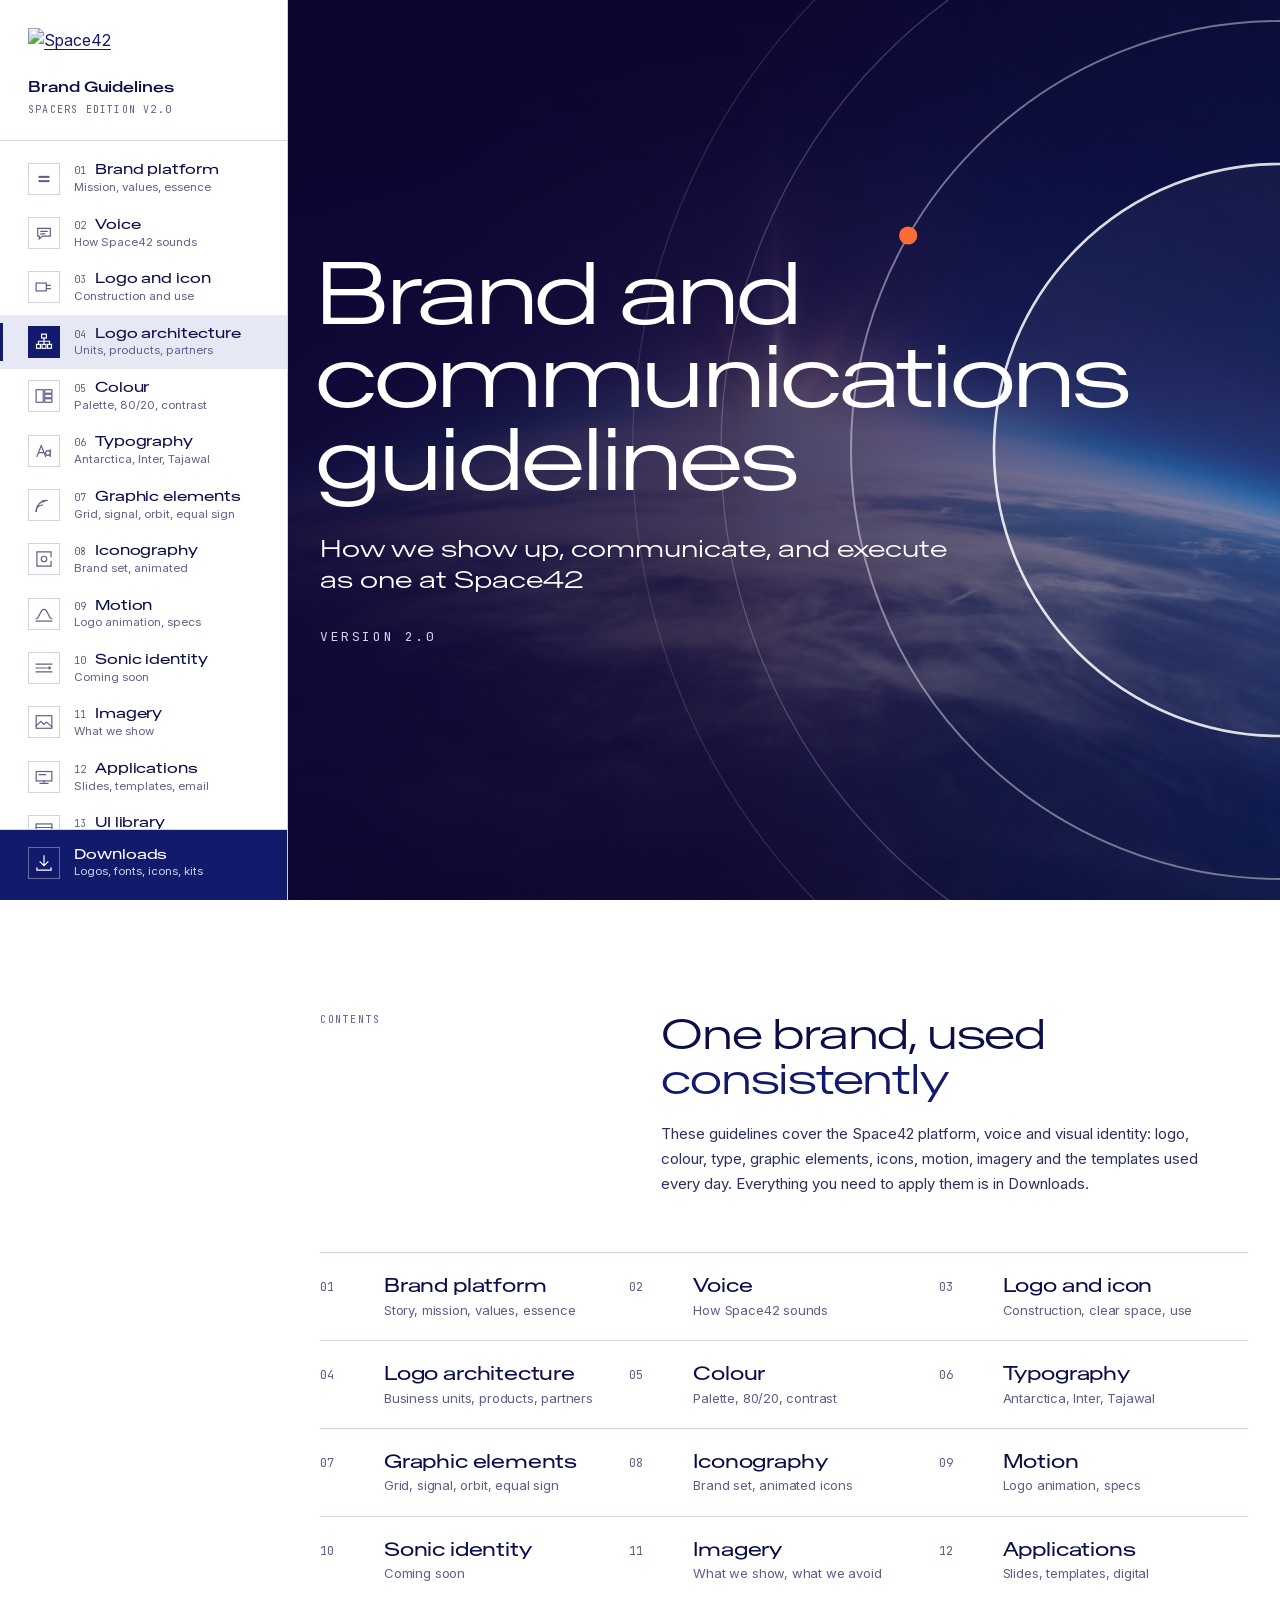
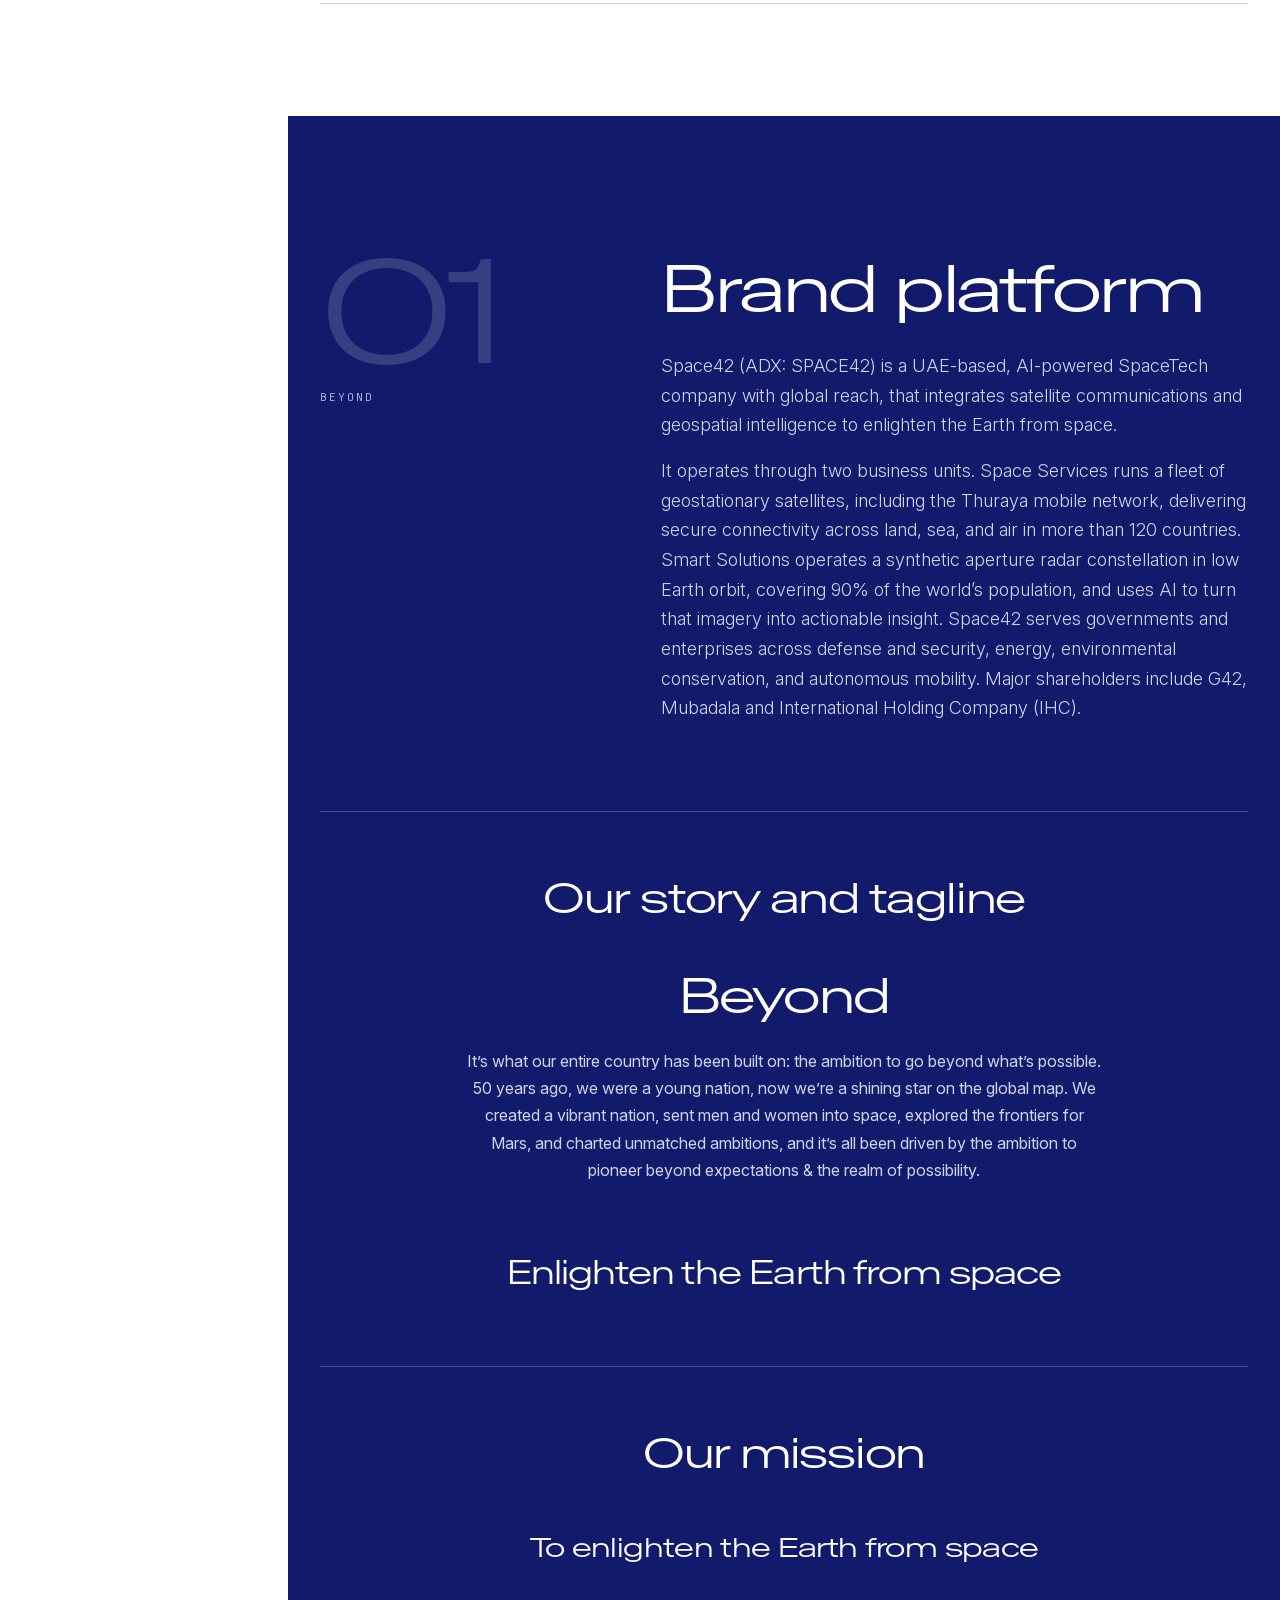
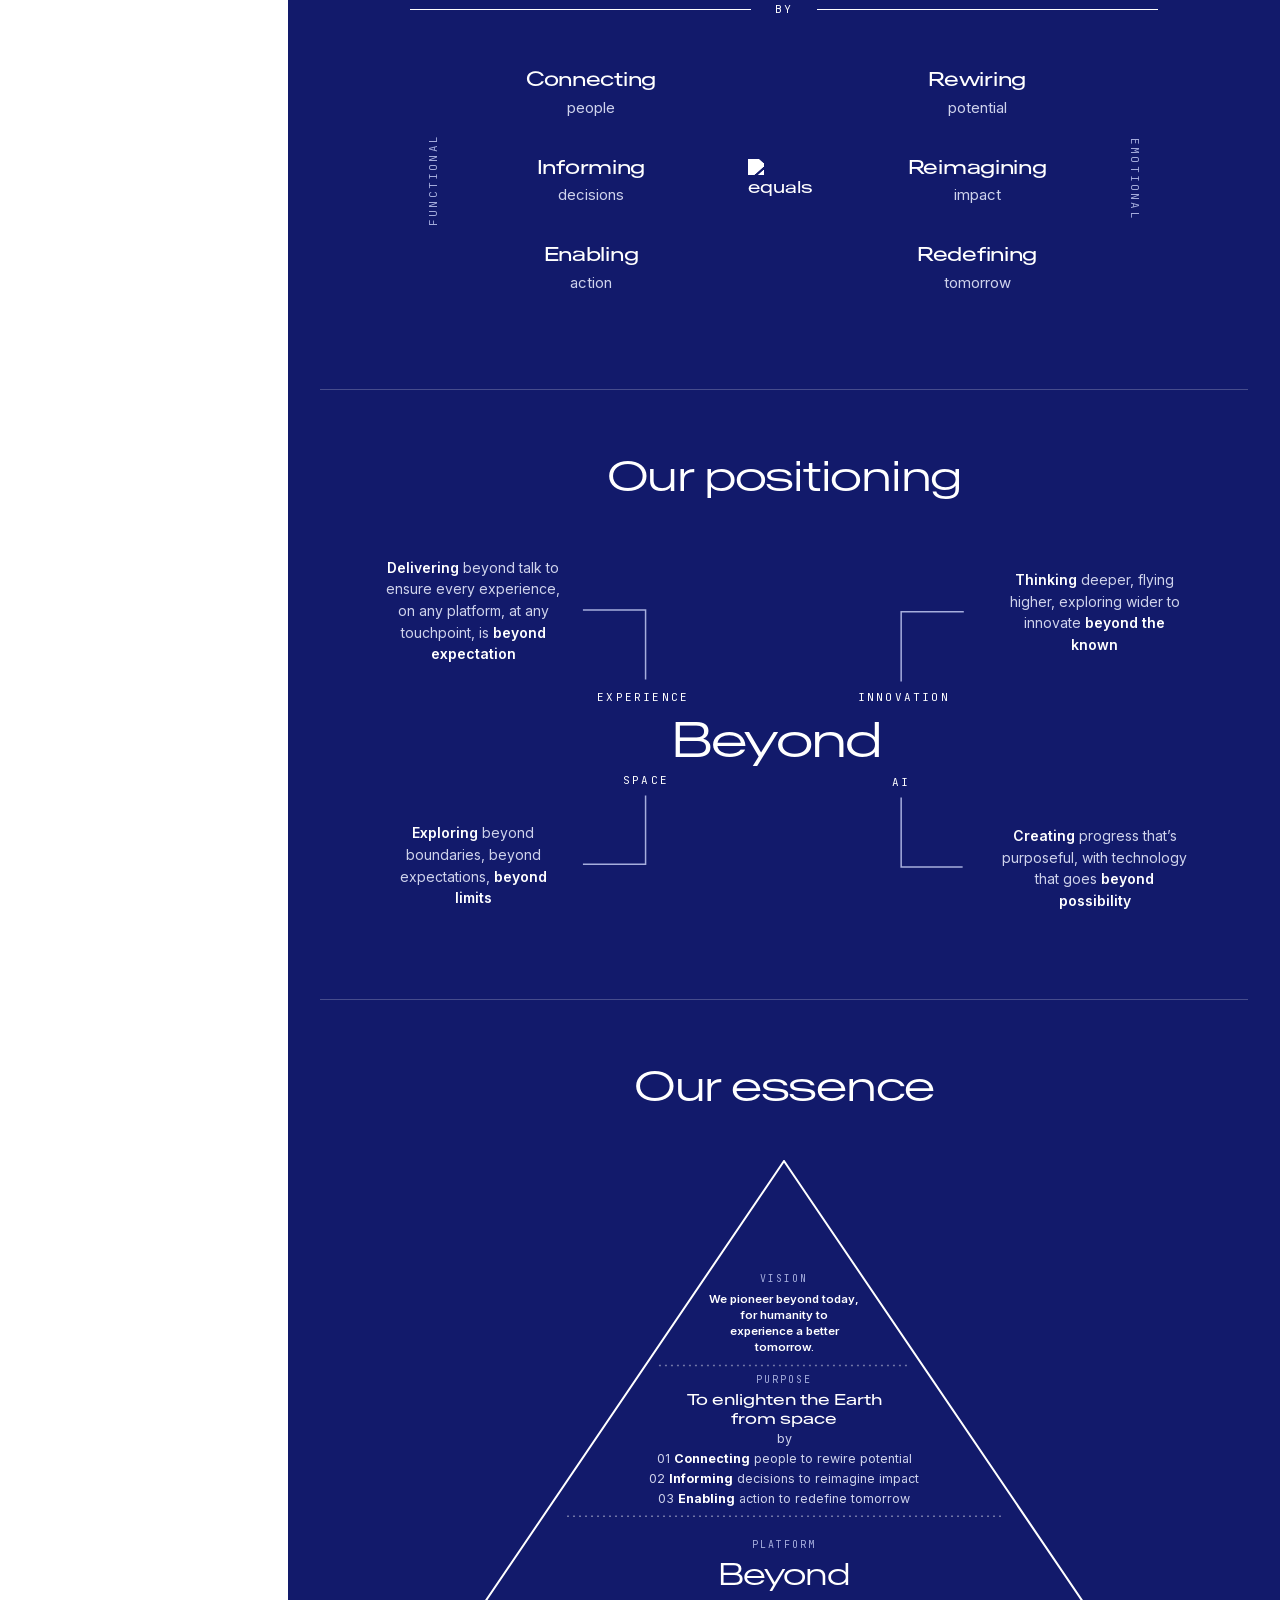
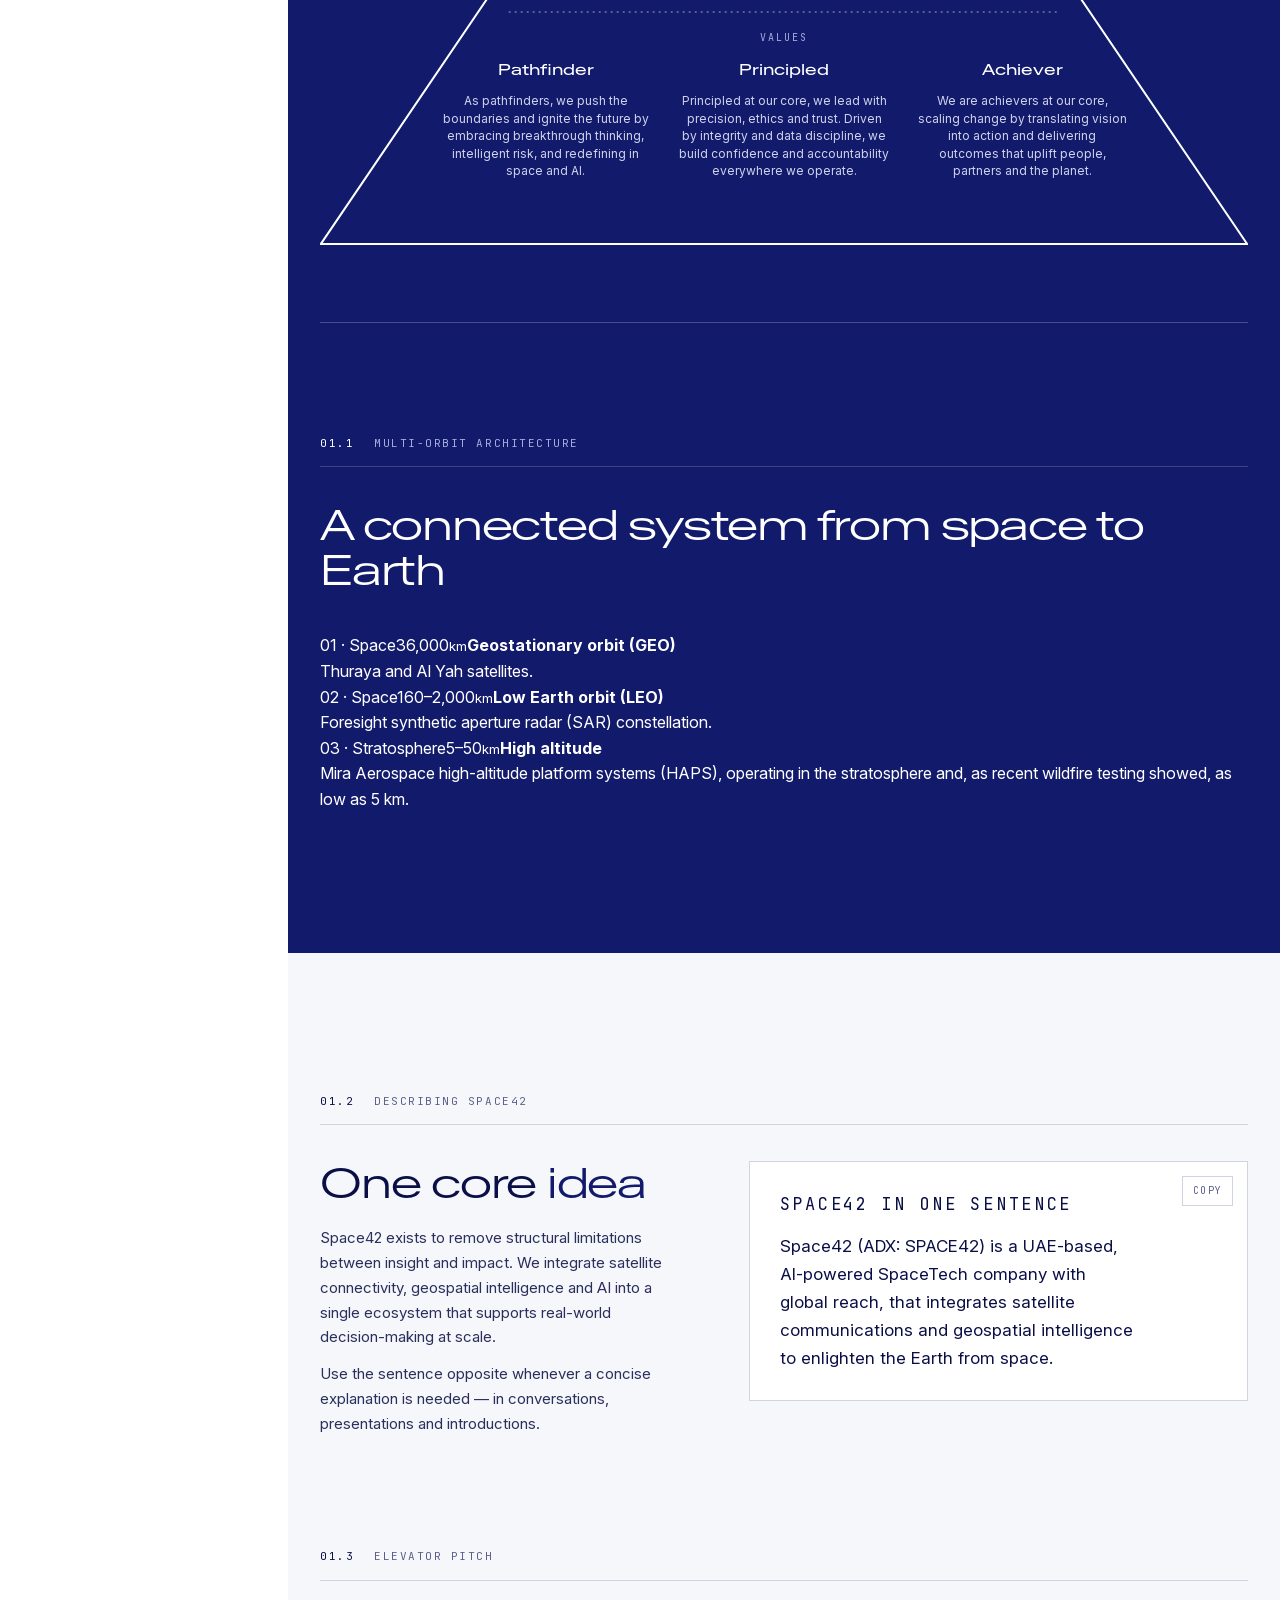
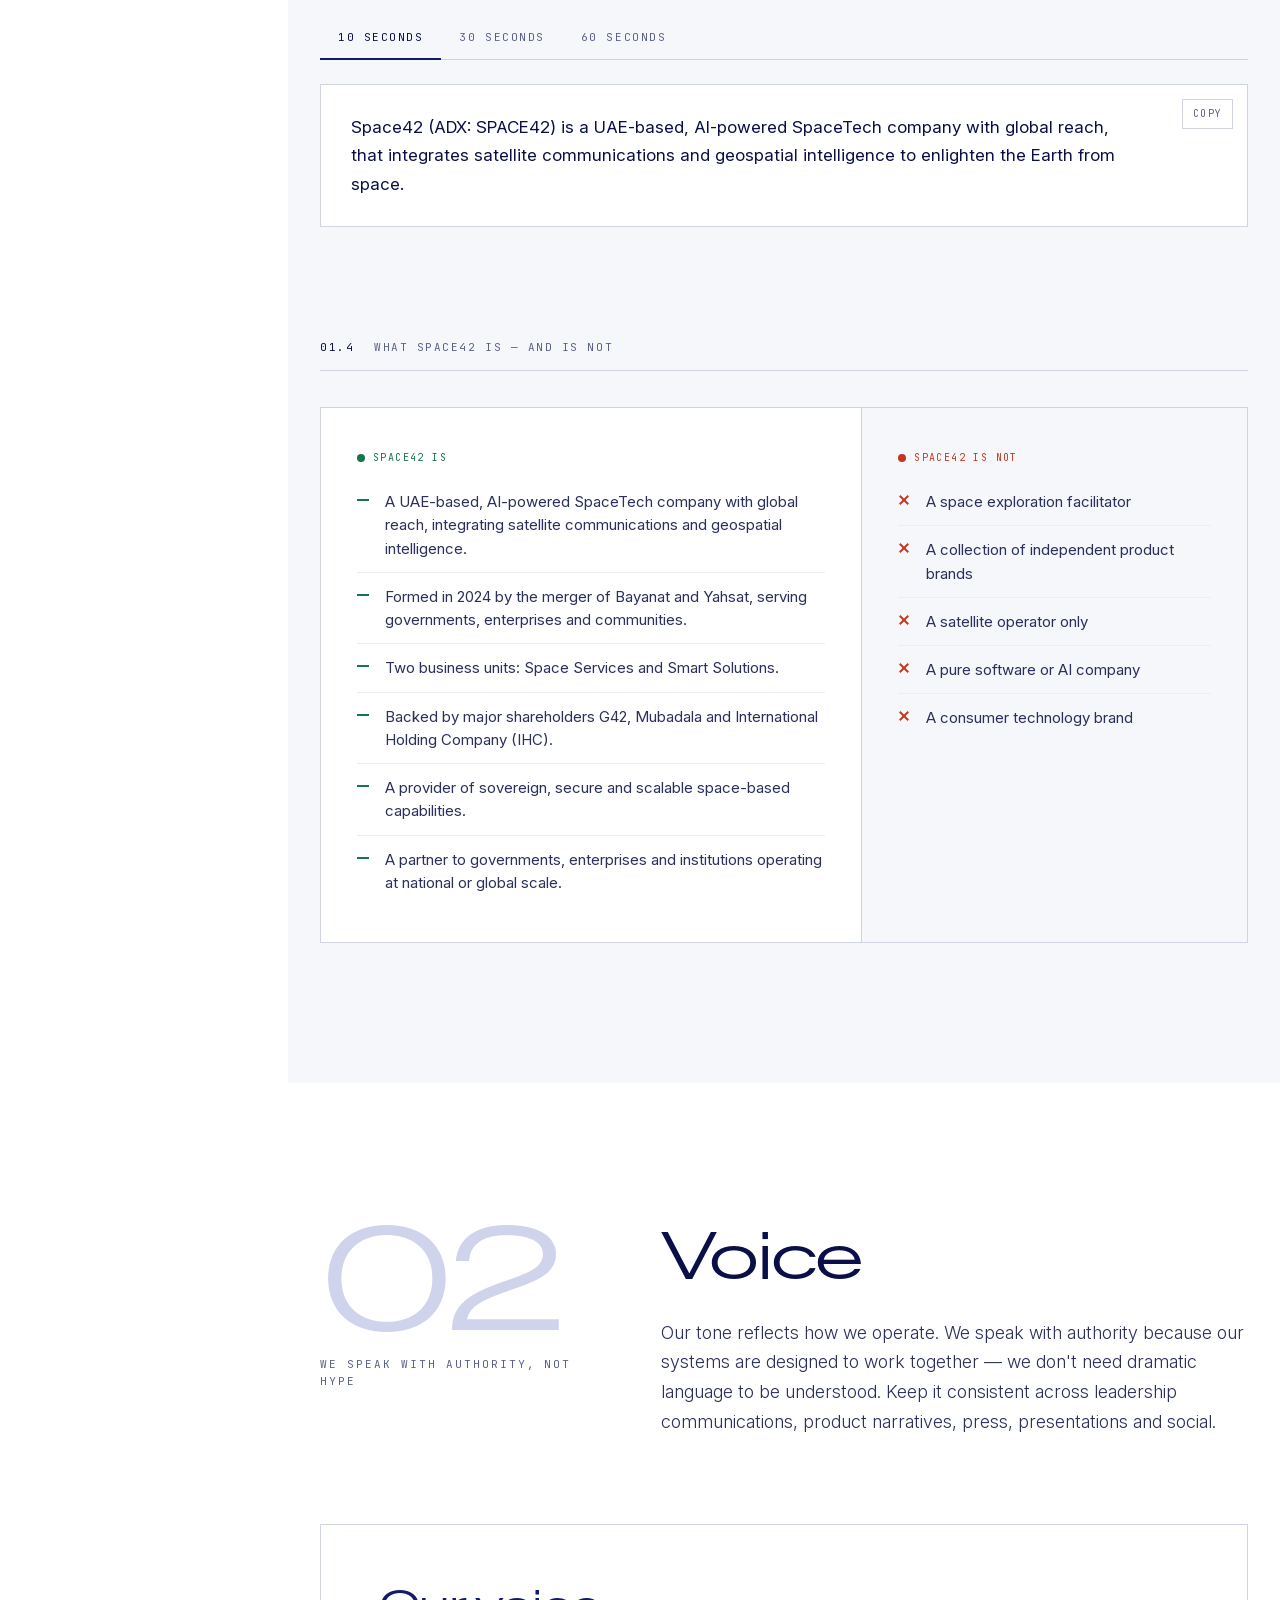
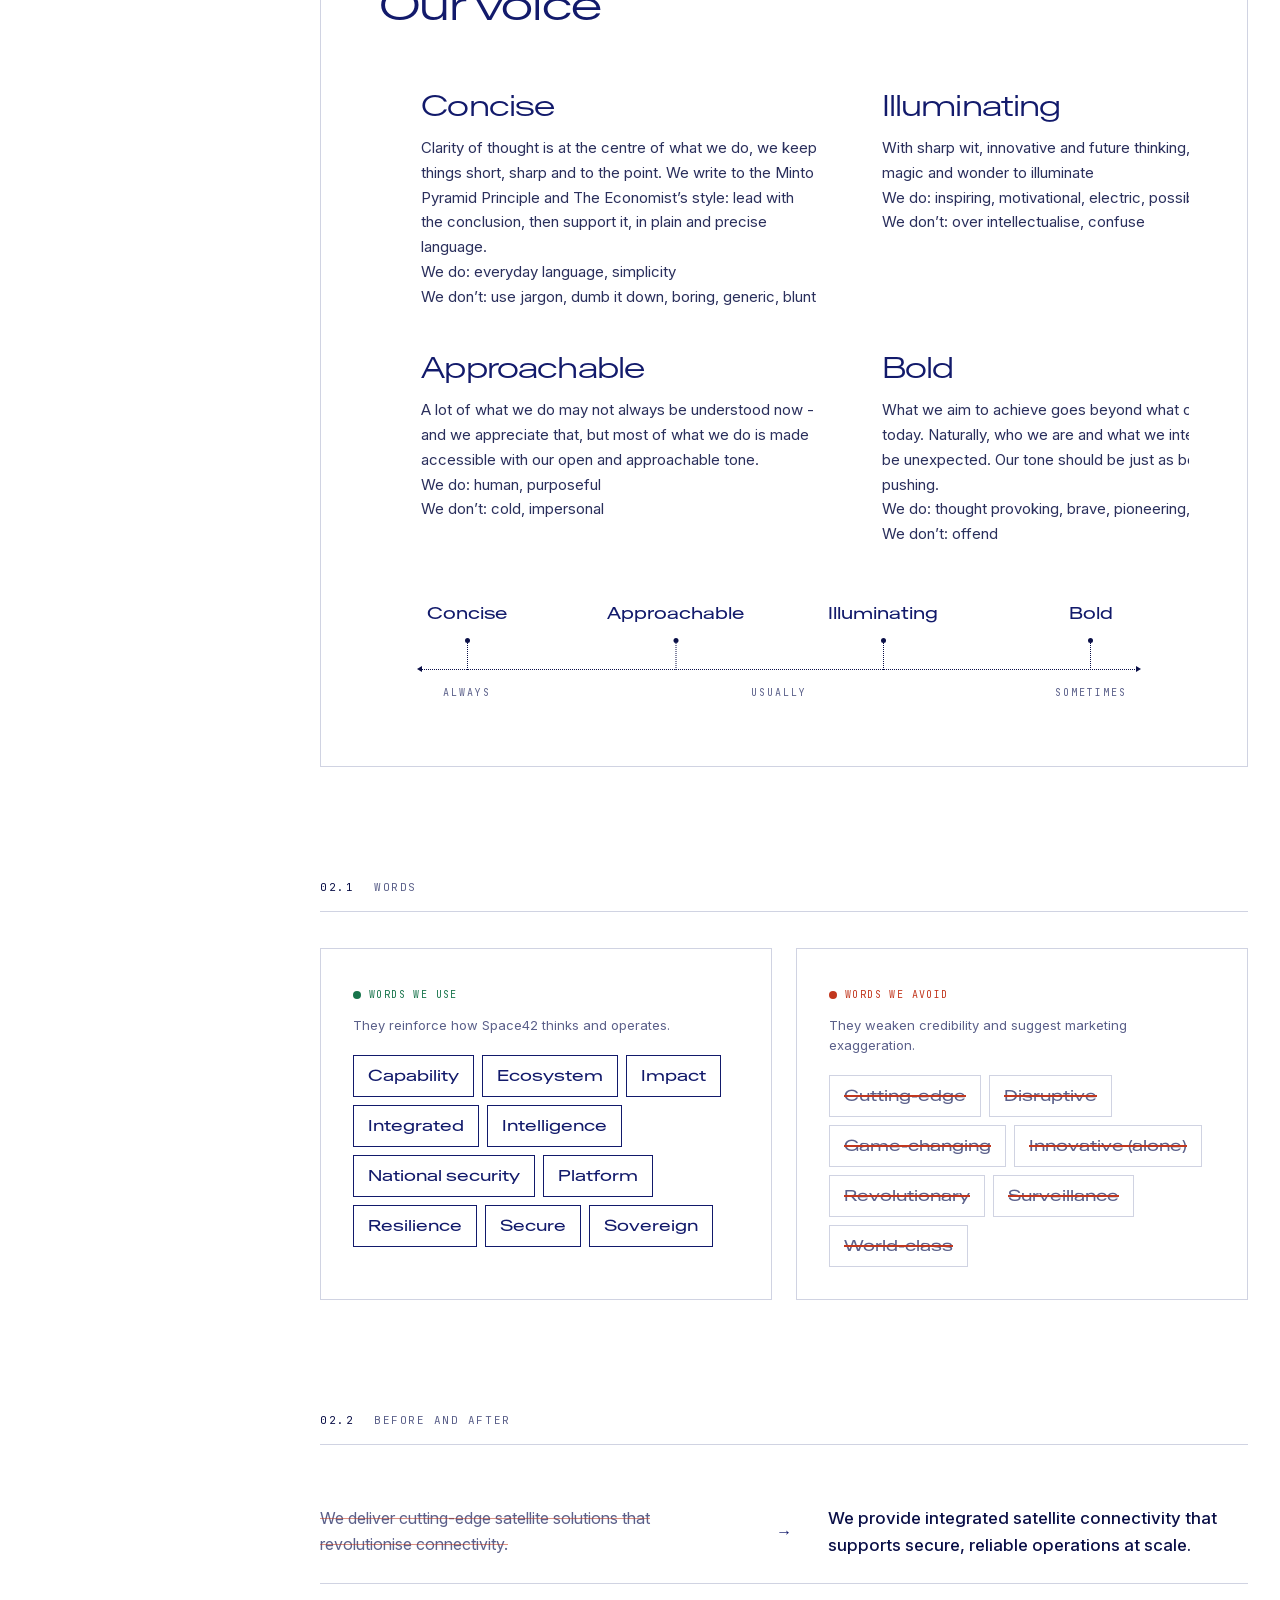
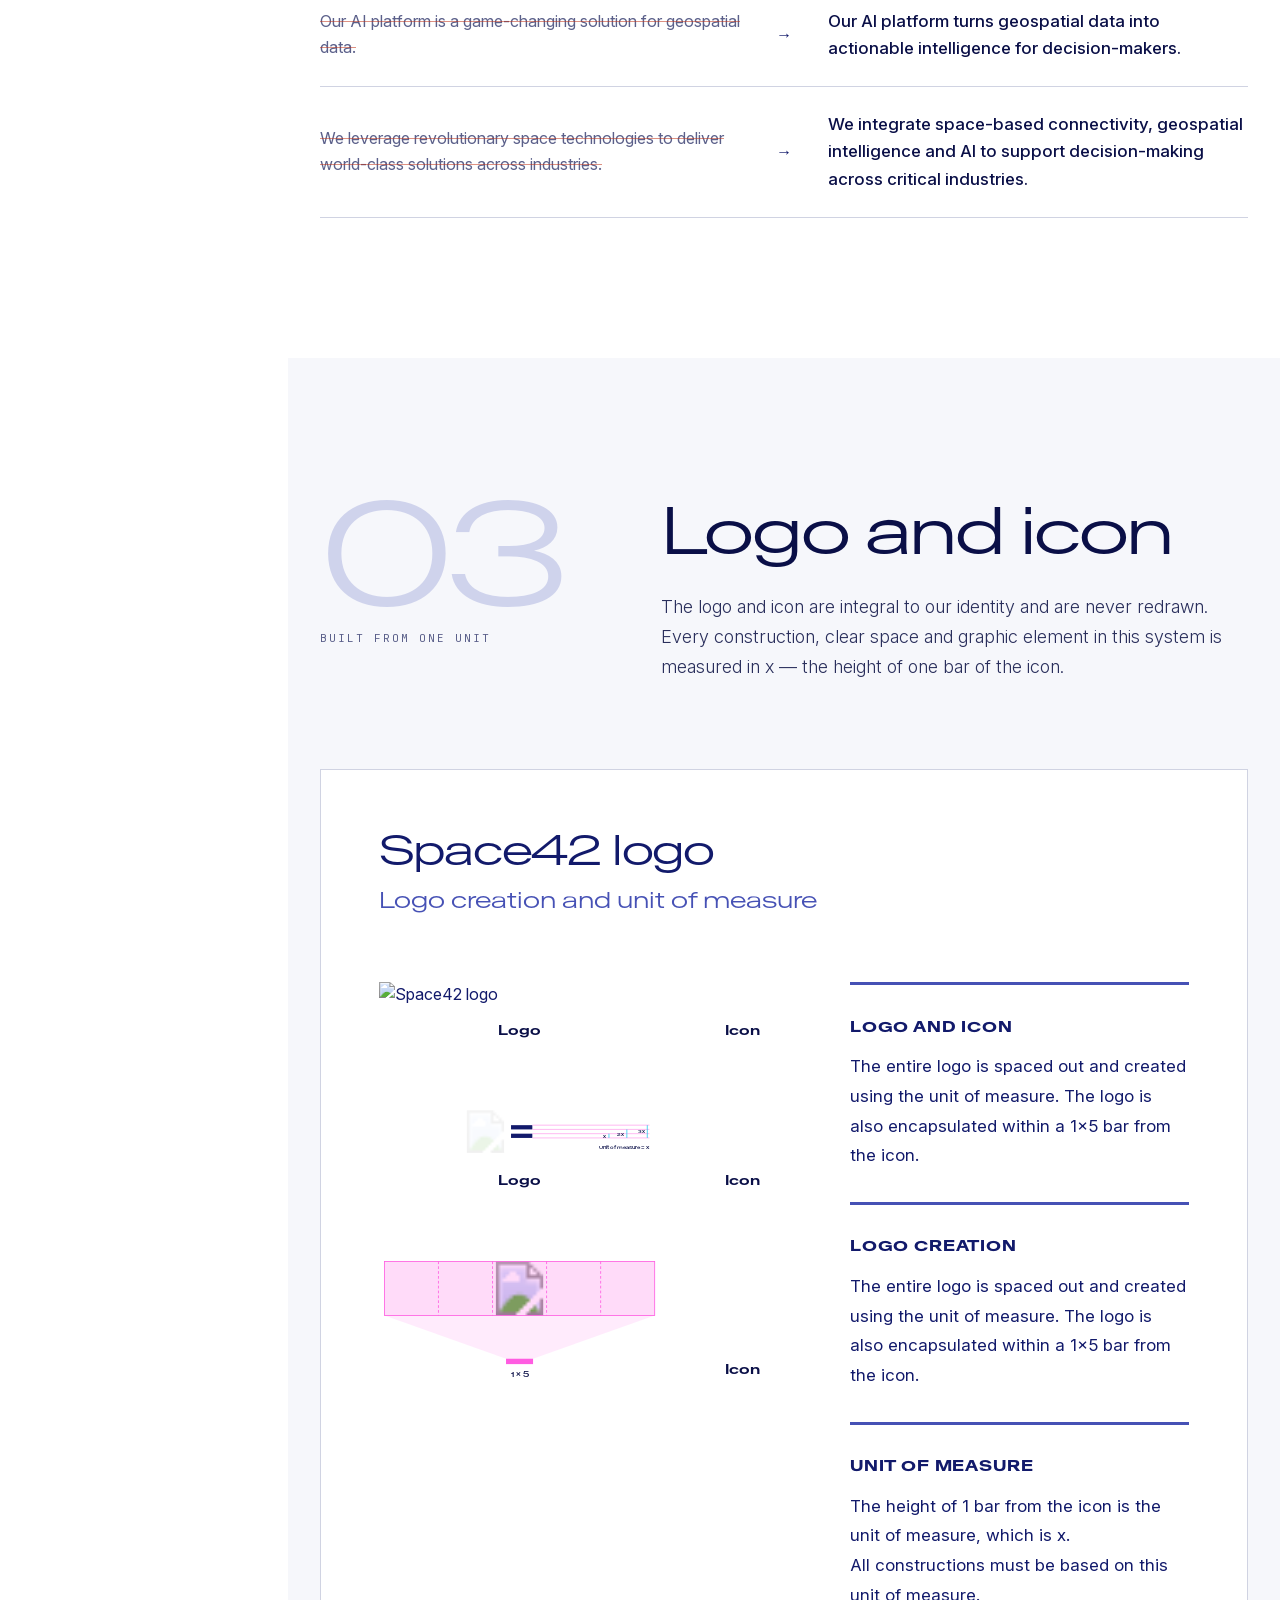
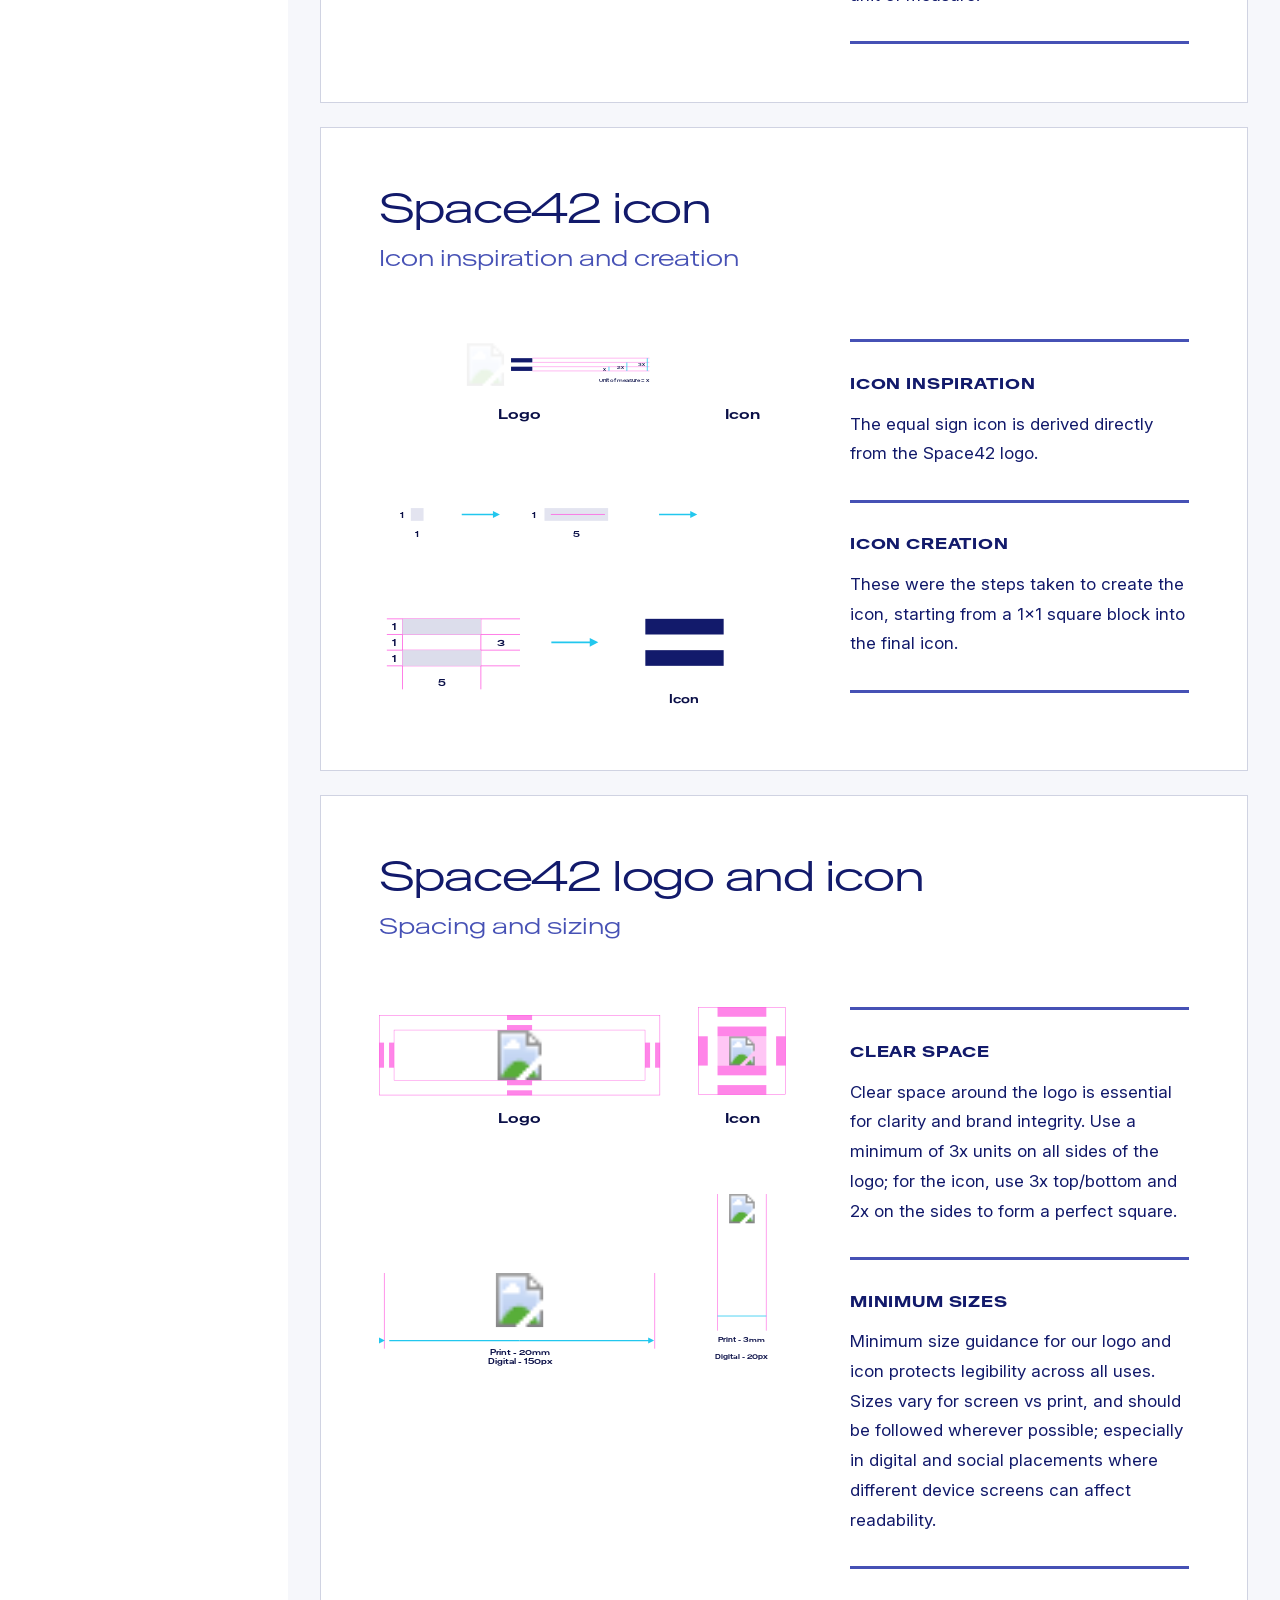
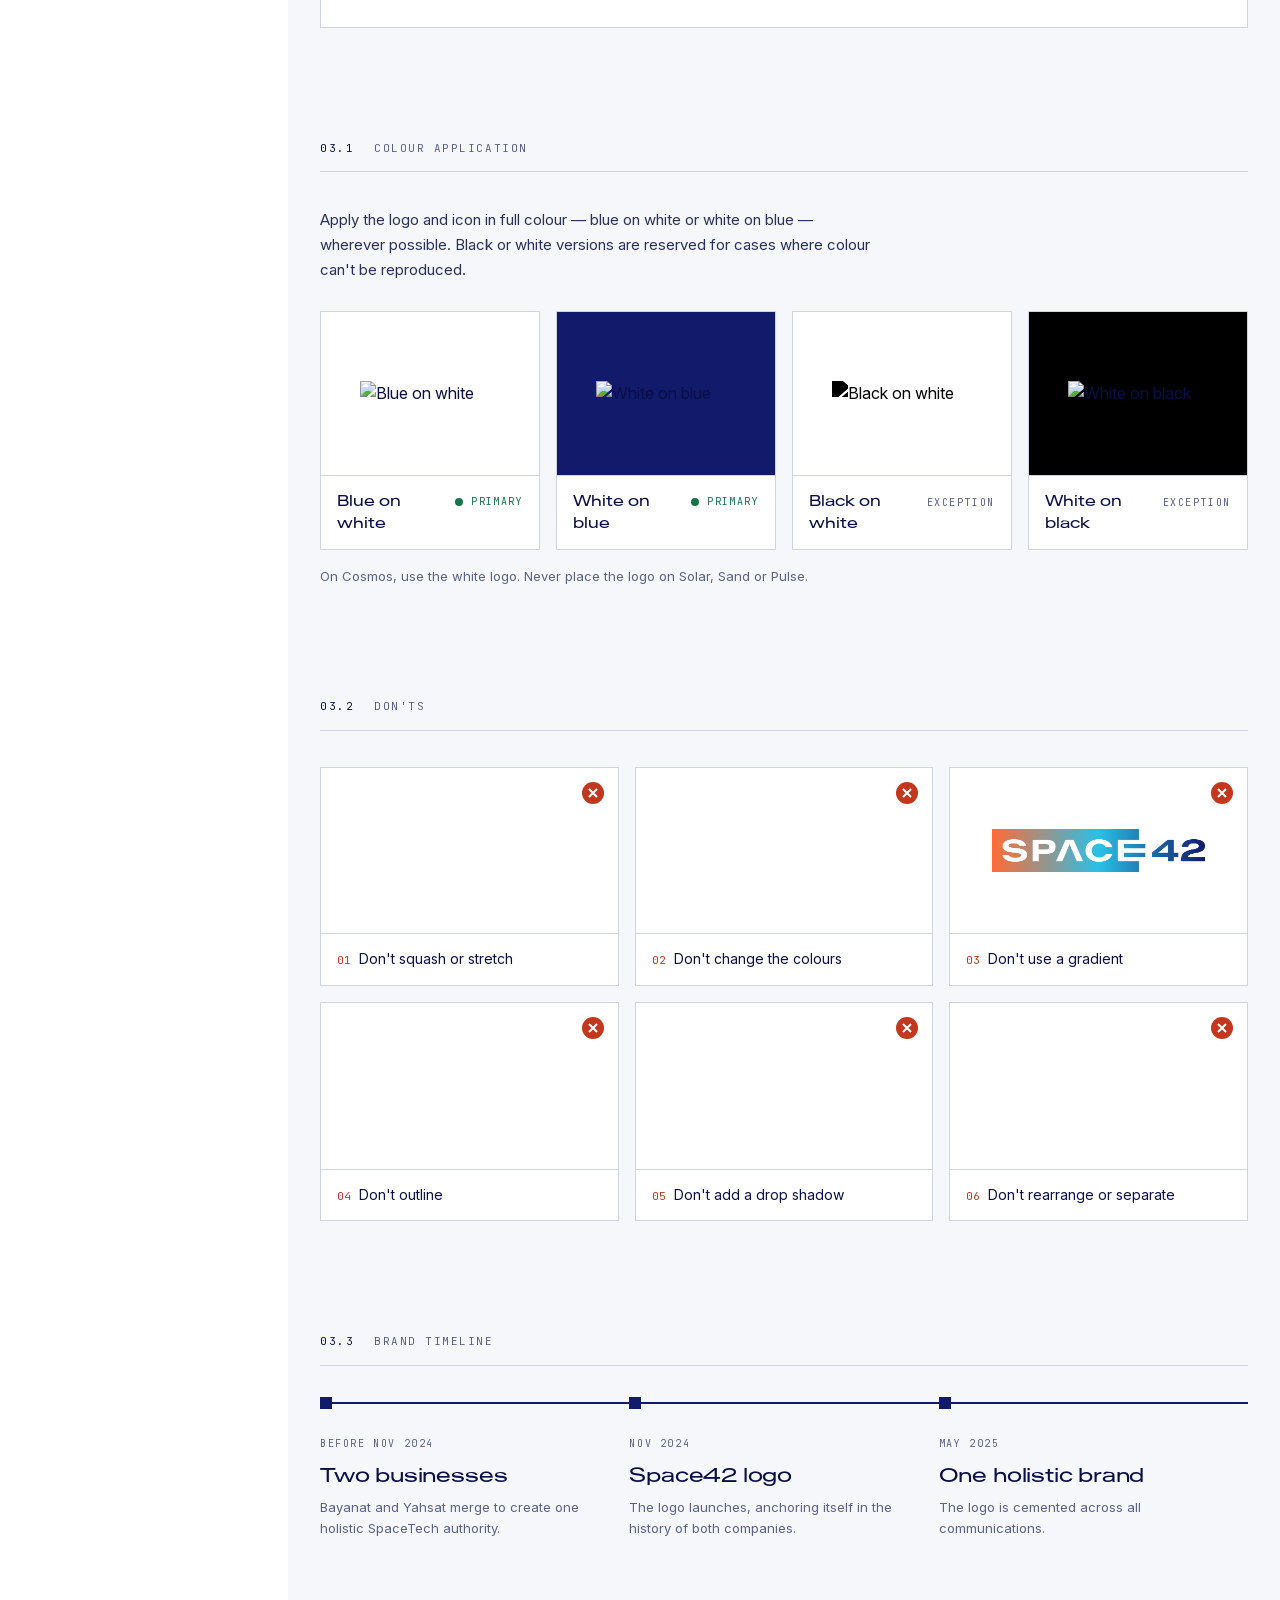
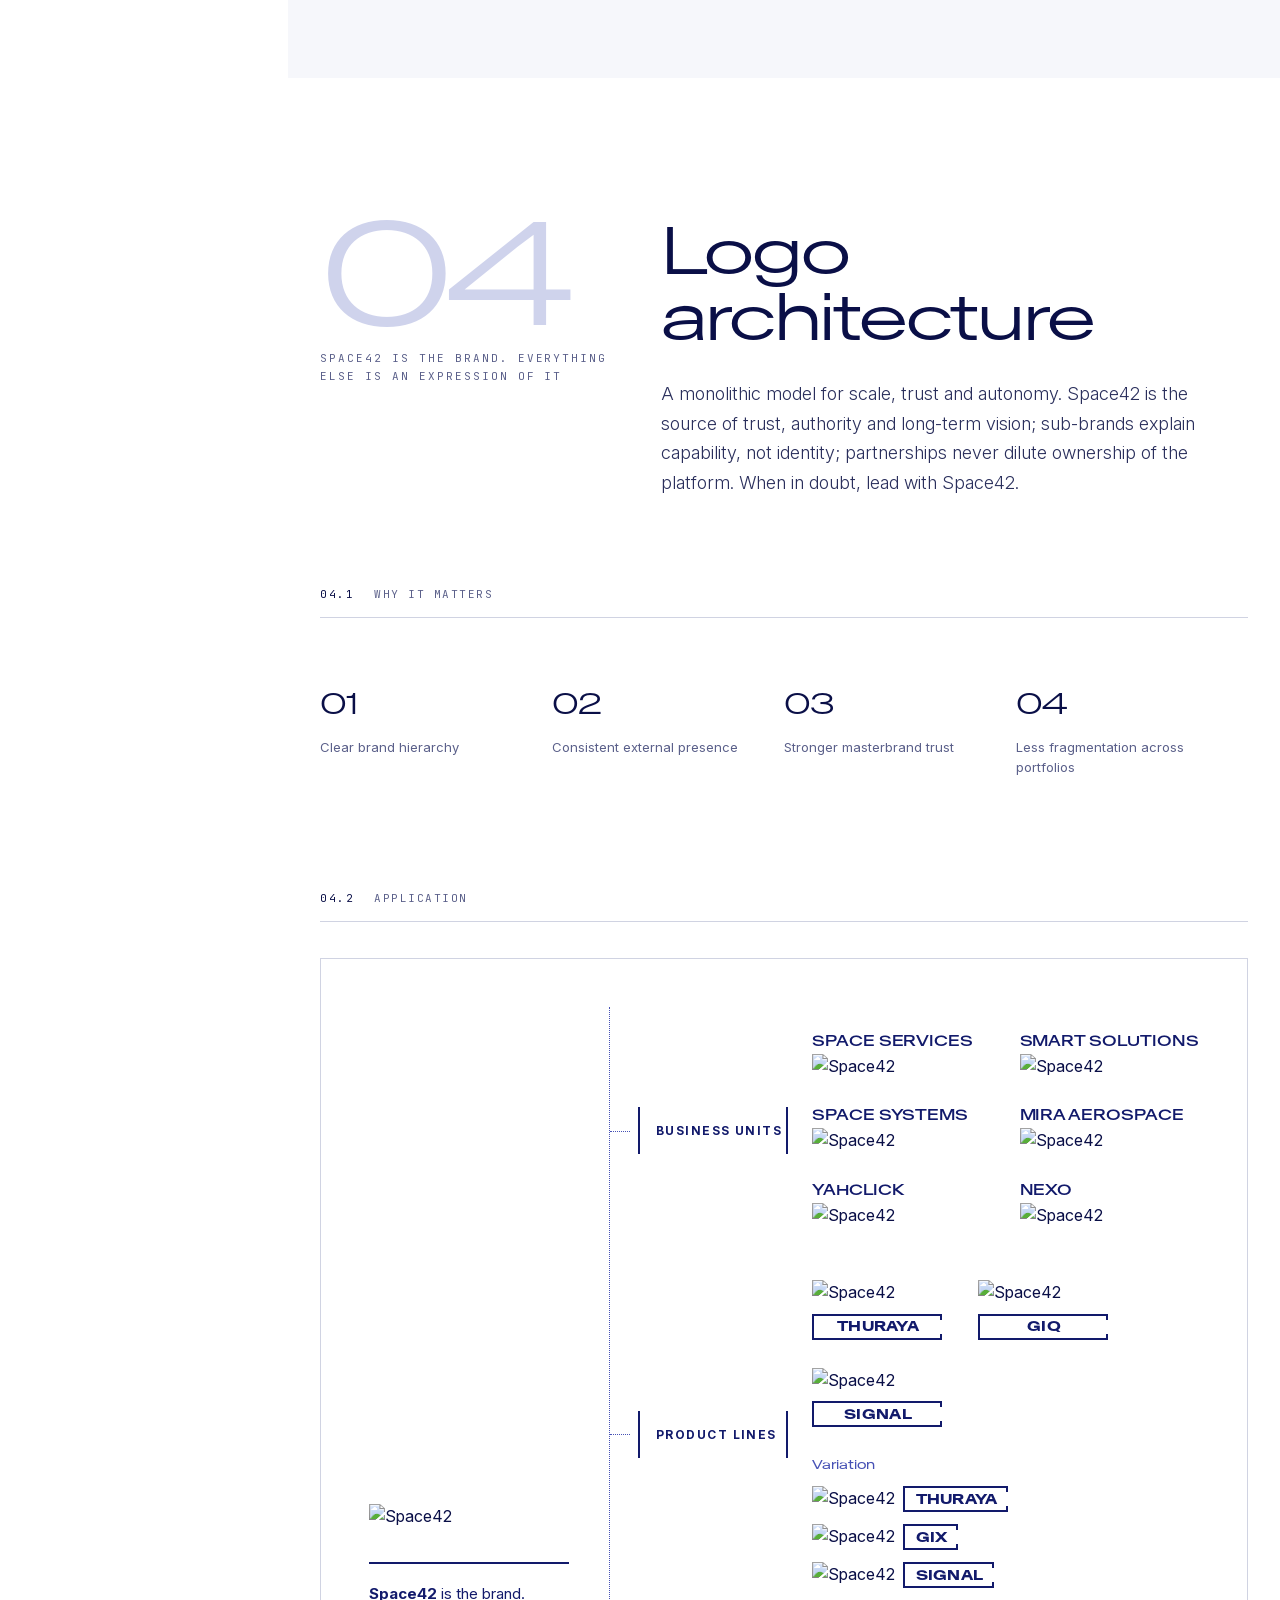
==== Brand Guidelines V2.html @ a7a71224 "Add files via upload" ====
<!DOCTYPE html>
<html lang="en">
<head>
<meta charset="UTF-8" />
<meta name="viewport" content="width=device-width, initial-scale=1" />
<title>Space42 — Brand and Communications Guidelines</title>
<meta name="description" content="Space42 brand guidelines — Spacers edition v2.0 with all downloadable assets." />
<meta name="theme-color" content="#0F0533" />
<link rel="icon" type="image/png" href="space42-ds-v2/logo/web/space42-mark-blue.png" />
<link rel="stylesheet" href="space42-ds-v2/fonts/fonts.css" />
<link rel="stylesheet" href="guidelines/gl.css" />
<link rel="stylesheet" href="guidelines/be-components.css" />
<link rel="stylesheet" href="guidelines/anim-icons.css" />
<script src="guidelines/gl.js" defer></script>
<script src="guidelines/be-components.js" defer></script>
<style id="__om-edit-overrides"></style>
</head>
<body>
<div id="preloader" role="status" aria-label="Loading Space42 Brand Guidelines">
  <div class="pl__bars" aria-hidden="true"><i></i><i></i><i></i><i></i><i></i><i></i><i></i></div>
  <div class="pl__word">Space42</div>
  <div class="pl__track"><div class="pl__fill" id="plFill"></div></div>
  <div class="pl__pct" id="plPct">0%</div>
</div>
<script>
(function(){
  var pre=document.getElementById('preloader');
  if(!pre) return;
  var fill=document.getElementById('plFill'), pct=document.getElementById('plPct');
  var root=document.documentElement;
  root.style.overflow='hidden';
  var target=0.05, shown=0, done=false;
  function setTarget(v){ if(v>target) target=Math.min(0.95, v); }
  function recompute(){
    var imgs=document.images, n=imgs.length, loaded=0;
    for(var i=0;i<n;i++){ if(imgs[i].complete) loaded++; }
    var total=n+1; // +1 unit for fonts
    setTarget((loaded+(window.__fontsReady?1:0))/total * 0.95);
  }
  function tick(){
    shown += (target-shown)*0.12;
    if(target-shown<0.002) shown=target;
    fill.style.width=(shown*100).toFixed(1)+'%';
    pct.textContent=Math.round(shown*100)+'%';
    if(!done) requestAnimationFrame(tick);
  }
  requestAnimationFrame(tick);
  function attach(){
    var imgs=document.images;
    for(var i=0;i<imgs.length;i++){
      if(!imgs[i].complete){ imgs[i].addEventListener('load',recompute,{once:true}); imgs[i].addEventListener('error',recompute,{once:true}); }
    }
    recompute();
  }
  if(document.readyState!=='loading') attach(); else document.addEventListener('DOMContentLoaded', attach);
  if(document.fonts && document.fonts.ready){ document.fonts.ready.then(function(){ window.__fontsReady=true; recompute(); }); }
  else { window.__fontsReady=true; }
  function finish(){
    if(done) return; done=true; target=1; shown=1;
    fill.style.width='100%'; pct.textContent='100%';
    setTimeout(function(){
      pre.classList.add('is-hidden');
      root.style.overflow='';
      setTimeout(function(){ if(pre&&pre.parentNode) pre.parentNode.removeChild(pre); }, 600);
    }, 200);
  }
  window.addEventListener('load', function(){ recompute(); setTimeout(finish, 300); });
  setTimeout(finish, 8000); // hard fallback so a slow asset never hangs the page
})();
</script>
<aside class="side" aria-label="Guidelines">
  <div class="side__top">
    <a class="side__logo" href="#top"><img src="space42-ds-v2/logo/web/space42-logo-blue.png" alt="Space42" /></a>
    <button class="side__menu" type="button" aria-expanded="false" aria-label="Open contents"><i></i><i></i></button>
  </div>
  <div class="side__body">
    <div class="side__doc"><span class="side__name">Brand Guidelines</span><span class="side__ed">Spacers edition v2.0</span></div>
    <nav class="side__links">
      <a href="#platform"><span class="side__ic"><svg viewBox="0 0 28 28" aria-hidden="true"><rect x="7" y="10" width="14" height="2.6"/><rect x="7" y="15.4" width="14" height="2.6"/></svg></span><span class="side__tx"><b><em>01</em>Brand platform</b><small>Mission, values, essence</small></span></a>
      <a href="#voice"><span class="side__ic"><svg viewBox="0 0 28 28" aria-hidden="true"><path d="M6 8h16v10H12l-4 3.5V18H6z" fill="none"/><path d="M10 12h8M10 15h5" /></svg></span><span class="side__tx"><b><em>02</em>Voice</b><small>How Space42 sounds</small></span></a>
      <a href="#logo"><span class="side__ic"><svg viewBox="0 0 28 28" aria-hidden="true"><rect x="4" y="9" width="13" height="10" fill="none"/><path d="M17 12h5M17 16h5"/></svg></span><span class="side__tx"><b><em>03</em>Logo and icon</b><small>Construction and use</small></span></a>
      <a href="#architecture"><span class="side__ic"><svg viewBox="0 0 28 28" aria-hidden="true"><rect x="11" y="4" width="6" height="5" fill="none"/><path d="M14 9v4M7 13h14M7 13v4M14 13v4M21 13v4"/><rect x="4.5" y="17" width="5" height="5" fill="none"/><rect x="11.5" y="17" width="5" height="5" fill="none"/><rect x="18.5" y="17" width="5" height="5" fill="none"/></svg></span><span class="side__tx"><b><em>04</em>Logo architecture</b><small>Units, products, partners</small></span></a>
      <a href="#colour"><span class="side__ic"><svg viewBox="0 0 28 28" aria-hidden="true"><rect x="4" y="6" width="9" height="16" fill="none"/><rect x="15" y="6" width="9" height="4.5" fill="none"/><rect x="15" y="11.75" width="9" height="4.5" fill="none"/><rect x="15" y="17.5" width="9" height="4.5" fill="none"/></svg></span><span class="side__tx"><b><em>05</em>Colour</b><small>Palette, 80/20, contrast</small></span></a>
      <a href="#type"><span class="side__ic"><svg viewBox="0 0 28 28" aria-hidden="true"><path d="M5 21L10.5 7 16 21M7.2 16h6.6" fill="none"/><path d="M19 13.5a3 3 0 1 1 0 6 3 3 0 0 1 0-6zM22 12.5V21" fill="none"/></svg></span><span class="side__tx"><b><em>06</em>Typography</b><small>Antarctica, Inter, Tajawal</small></span></a>
      <a href="#elements"><span class="side__ic"><svg viewBox="0 0 28 28" aria-hidden="true"><path d="M4 22A14 14 0 0 1 18 8" fill="none"/><path d="M4 22a8 8 0 0 1 8-8" fill="none"/><circle cx="13.2" cy="9.2" r="1.6" class="f"/></svg></span><span class="side__tx"><b><em>07</em>Graphic elements</b><small>Grid, signal, orbit, equal sign</small></span></a>
      <a href="#icons"><span class="side__ic"><svg viewBox="0 0 28 28" aria-hidden="true"><path d="M23 17v6H5V5h18v6" fill="none"/><circle cx="14" cy="14" r="3.5" fill="none"/></svg></span><span class="side__tx"><b><em>08</em>Iconography</b><small>Brand set, animated</small></span></a>
      <a href="#motion"><span class="side__ic"><svg viewBox="0 0 28 28" aria-hidden="true"><path d="M4 20c4 0 5-12 10-12s6 12 10 12" fill="none"/><path d="M4 23h20"/></svg></span><span class="side__tx"><b><em>09</em>Motion</b><small>Logo animation, specs</small></span></a>
      <a href="#sonic"><span class="side__ic"><svg viewBox="0 0 28 28" aria-hidden="true"><path d="M4 9h20M4 14h14M4 19h20" fill="none"/><circle cx="21" cy="14" r="1.8" class="f"/></svg></span><span class="side__tx"><b><em>10</em>Sonic identity</b><small>Coming soon</small></span></a>
      <a href="#imagery"><span class="side__ic"><svg viewBox="0 0 28 28" aria-hidden="true"><rect x="4" y="6" width="20" height="16" fill="none"/><path d="M4 19l6-6 4 4 3-3 7 6" fill="none"/></svg></span><span class="side__tx"><b><em>11</em>Imagery</b><small>What we show</small></span></a>
      <a href="#applications"><span class="side__ic"><svg viewBox="0 0 28 28" aria-hidden="true"><rect x="4" y="7" width="20" height="12" fill="none"/><path d="M14 19v3M9 22h10M8 11h8"/></svg></span><span class="side__tx"><b><em>12</em>Applications</b><small>Slides, templates, email</small></span></a>
      <a href="#ui-library"><span class="side__ic"><svg viewBox="0 0 28 28" aria-hidden="true"><rect x="4" y="5" width="20" height="18" fill="none"/><path d="M4 9.5h20M8 14h6M8 17.5h10"/></svg></span><span class="side__tx"><b><em>13</em>UI library</b><small>Components, data, maps</small></span></a>
    </nav>
    <a class="side__dl" href="#downloads"><span class="side__ic"><svg viewBox="0 0 28 28" aria-hidden="true"><path d="M14 5v12M9 12.5l5 5 5-5" fill="none"/><path d="M5 20v3h18v-3" fill="none"/></svg></span><span class="side__tx"><b>Downloads</b><small>Logos, fonts, icons, kits</small></span></a>
  </div>
</aside>

<!-- ============ HERO ============ -->
<header class="hero" id="top" data-screen-label="Hero">
  <div class="hero__bg" aria-hidden="true"></div>
  <svg class="hero__orbit" viewBox="0 0 1000 1000" aria-hidden="true">
    <circle cx="500" cy="500" r="498" fill="none" stroke="#fff" stroke-width="1" opacity=".12"/>
    <circle cx="500" cy="500" r="430" fill="none" stroke="#fff" stroke-width="1" opacity=".2"/>
    <circle cx="500" cy="500" r="330" fill="none" stroke="#fff" stroke-width="1.5" opacity=".42"/>
    <circle cx="500" cy="500" r="220" fill="rgba(255,255,255,0.05)" stroke="#fff" stroke-width="2" opacity=".85"/>
    <circle cx="214" cy="335" r="7" fill="#FF6B35"/>
  </svg>
  <div class="wrap hero__in">
    <h1 class="hero__h">Brand and<br/>communications<br/>guidelines</h1>
    <p class="hero__lead2">How we show up, communicate, and execute as one at Space42</p>
    <p class="hero__ver">Version 2.0</p>
  </div>
</header>

<!-- ============ CONTENTS ============ -->
<section class="toc" data-screen-label="Contents">
  <div class="wrap">
    <div class="toc__head">
      <p class="lbl">Contents</p>
      <div>
        <h2 class="h3">One brand, used <em>consistently</em></h2>
        <p class="p">These guidelines cover the Space42 platform, voice and visual identity: logo, colour, type, graphic elements, icons, motion, imagery and the templates used every day. Everything you need to apply them is in Downloads.</p>
      </div>
    </div>
    <div class="toc__grid">
      <a class="toc__item" href="#platform"><span class="toc__n">01</span><span class="toc__t">Brand platform<span class="toc__d">Story, mission, values, essence</span></span></a>
      <a class="toc__item" href="#voice"><span class="toc__n">02</span><span class="toc__t">Voice<span class="toc__d">How Space42 sounds</span></span></a>
      <a class="toc__item" href="#logo"><span class="toc__n">03</span><span class="toc__t">Logo and icon<span class="toc__d">Construction, clear space, use</span></span></a>
      <a class="toc__item" href="#architecture"><span class="toc__n">04</span><span class="toc__t">Logo architecture<span class="toc__d">Business units, products, partners</span></span></a>
      <a class="toc__item" href="#colour"><span class="toc__n">05</span><span class="toc__t">Colour<span class="toc__d">Palette, 80/20, contrast</span></span></a>
      <a class="toc__item" href="#type"><span class="toc__n">06</span><span class="toc__t">Typography<span class="toc__d">Antarctica, Inter, Tajawal</span></span></a>
      <a class="toc__item" href="#elements"><span class="toc__n">07</span><span class="toc__t">Graphic elements<span class="toc__d">Grid, signal, orbit, equal sign</span></span></a>
      <a class="toc__item" href="#icons"><span class="toc__n">08</span><span class="toc__t">Iconography<span class="toc__d">Brand set, animated icons</span></span></a>
      <a class="toc__item" href="#motion"><span class="toc__n">09</span><span class="toc__t">Motion<span class="toc__d">Logo animation, specs</span></span></a>
      <a class="toc__item" href="#sonic"><span class="toc__n">10</span><span class="toc__t">Sonic identity<span class="toc__d">Coming soon</span></span></a>
      <a class="toc__item" href="#imagery"><span class="toc__n">11</span><span class="toc__t">Imagery<span class="toc__d">What we show, what we avoid</span></span></a>
      <a class="toc__item" href="#applications"><span class="toc__n">12</span><span class="toc__t">Applications<span class="toc__d">Slides, templates, digital</span></span></a>
    </div>
  </div>
</section>

<!-- ============ 01 PLATFORM ============ -->
<section class="ch ch--blue" id="platform" data-screen-label="01 Platform">
  <div class="wrap">
    <div class="ch__head rv">
      <div><div class="ch__num">01</div><p class="ch__lbl">Beyond</p></div>
      <div>
        <h2 class="ch__title">Brand platform<em></em></h2>
        <p class="ch__intro">Space42 (ADX: SPACE42) is a UAE-based, AI-powered SpaceTech company with global reach, that integrates satellite communications and geospatial intelligence to enlighten the Earth from space.</p>
        <p class="ch__intro">It operates through two business units. Space Services runs a fleet of geostationary satellites, including the Thuraya mobile network, delivering secure connectivity across land, sea, and air in more than 120 countries. Smart Solutions operates a synthetic aperture radar constellation in low Earth orbit, covering 90% of the world’s population, and uses AI to turn that imagery into actionable insight. Space42 serves governments and enterprises across defense and security, energy, environmental conservation, and autonomous mobility. Major shareholders include G42, Mubadala and International Holding Company (IHC).</p>
      </div>
    </div>

    <div class="plates">
<article class="plate rv" id="story"><h3 class="plate__h">Our story and tagline</h3><div class="plate__body"><div class="plate__stage"><div class="pst"><p class="pst__b">Beyond</p><p class="pst__p">It’s what our entire country has been built on: the ambition to go beyond what’s possible. 50 years ago, we were a young nation, now we’re a shining star on the global map. We created a vibrant nation, sent men and women into space, explored the frontiers for Mars, and charted unmatched ambitions, and it’s all been driven by the ambition to pioneer beyond expectations &amp; the realm of possibility.</p><p class="pst__t">Enlighten the Earth from space</p></div></div></div></article>
<article class="plate rv" id="mission"><h3 class="plate__h">Our mission</h3><div class="plate__body"><div class="plate__stage"><div class="pm"><p class="pm__stmt">To enlighten the Earth from space</p><div class="pm__by"><i></i><span>BY</span><i></i></div><div class="pm__grid"><span class="pm__v pm__v--up">Functional</span><div class="pm__col"><p><b>Connecting</b>people</p><p><b>Informing</b>decisions</p><p><b>Enabling</b>action</p></div><img class="pm__eq" src="space42-ds-v2/logo/web/equal-mark-blue.png" alt="equals" loading="lazy" decoding="async" /><div class="pm__col"><p><b>Rewiring</b>potential</p><p><b>Reimagining</b>impact</p><p><b>Redefining</b>tomorrow</p></div><span class="pm__v">Emotional</span></div></div></div></div></article>
<article class="plate rv" id="positioning"><h3 class="plate__h">Our positioning</h3><div class="plate__body"><div class="plate__stage"><div class="pp"><svg class="pp__lines" viewBox="0 0 2400 900" preserveAspectRatio="none" aria-hidden="true"><polyline points="680,155 842,155 842,335"/><polyline points="1665,160 1503,160 1503,340"/><polyline points="842,635 842,813 680,813"/><polyline points="1503,640 1503,820 1662,820"/></svg>
<p class="pp__t" style="left:16.5%;top:17.44%"><b>Delivering</b> beyond talk to ensure every experience, on any platform, at any touchpoint, is <b>beyond expectation</b></p>
<p class="pp__t" style="left:83.5%;top:17.78%"><b>Thinking</b> deeper, flying higher, exploring wider to innovate <b>beyond the known</b></p>
<p class="pp__t" style="left:16.5%;top:90.56%"><b>Exploring</b> beyond boundaries, beyond expectations, <b>beyond limits</b></p>
<p class="pp__t" style="left:83.5%;top:91.33%"><b>Creating</b> progress that’s purposeful, with technology that goes <b>beyond possibility</b></p>
<span class="pp__l" style="left:34.83%;top:42.44%">EXPERIENCE</span><span class="pp__l" style="left:62.92%;top:42.44%">INNOVATION</span><span class="pp__b" style="left:49.17%;top:54.67%">Beyond</span><span class="pp__l" style="left:35.13%;top:66.33%">SPACE</span><span class="pp__l" style="left:62.63%;top:66.89%">AI</span></div></div></div></article>
<article class="plate rv" id="essence"><h3 class="plate__h">Our essence</h3><div class="plate__body"><div class="plate__stage"><div class="pe"><svg class="pe__tri" viewBox="0 0 2100 1300" preserveAspectRatio="none" aria-hidden="true"><polygon points="2,1298 1050,2 2098,1298"/><line class="d" x1="767" y1="390" x2="1333" y2="390"/><line class="d" x1="559" y1="676" x2="1541" y2="676"/><line class="d" x1="427" y1="858" x2="1673" y2="858"/></svg>
<div class="pe__tiers">
<div class="pe__t pe__t--vis"><span class="pe__k">VISION</span><p class="pe__vis">We pioneer beyond today, for humanity to experience a better tomorrow.</p></div>
<div class="pe__t pe__t--pur"><span class="pe__k">PURPOSE</span><p class="pe__pur">To enlighten the Earth from space</p><p class="pe__by">by</p><p class="pe__ln">01 <b>Connecting</b> people to rewire potential</p><p class="pe__ln">02 <b>Informing</b> decisions to reimagine impact</p><p class="pe__ln">03 <b>Enabling</b> action to redefine tomorrow</p></div>
<div class="pe__t pe__t--pla"><span class="pe__k">PLATFORM</span><p class="pe__b">Beyond</p></div>
<div class="pe__t pe__t--val"><span class="pe__k">VALUES</span><div class="pe__vals"><div class="pe__val"><b>Pathfinder</b><p>As pathfinders, we push the boundaries and ignite the future by embracing breakthrough thinking, intelligent risk, and redefining in space and AI.</p></div><div class="pe__val"><b>Principled</b><p>Principled at our core, we lead with precision, ethics and trust. Driven by integrity and data discipline, we build confidence and accountability everywhere we operate.</p></div><div class="pe__val"><b>Achiever</b><p>We are achievers at our core, scaling change by translating vision into action and delivering outcomes that uplift people, partners and the planet.</p></div></div></div>
</div></div></div></div></article>
</div>

    <div class="flag"><span>Multi-orbit architecture</span><span class="flag__line"></span><span>01.1</span></div>
    <div class="rv">
      <h3 class="h3" style="max-width:22ch;">A connected system from space to <em>Earth</em></h3>
      <div class="orbs" style="margin-top:40px;">
        <div class="orb"><span class="orb__k">01 · Space</span><span class="orb__alt">36,000<small>km</small></span><b class="orb__n">Geostationary orbit (GEO)</b><p class="orb__p">Thuraya and Al Yah satellites.</p></div>
        <div class="orb"><span class="orb__k">02 · Space</span><span class="orb__alt">160–2,000<small>km</small></span><b class="orb__n">Low Earth orbit (LEO)</b><p class="orb__p">Foresight synthetic aperture radar (SAR) constellation.</p></div>
        <div class="orb"><span class="orb__k">03 · Stratosphere</span><span class="orb__alt">5–50<small>km</small></span><b class="orb__n">High altitude</b><p class="orb__p">Mira Aerospace high-altitude platform systems (HAPS), operating in the stratosphere and, as recent wildfire testing showed, as low as 5 km.</p></div>
      </div>
    </div>
  </div>
</section>

<section class="ch ch--paper" id="platform-words" data-screen-label="01 Platform · describing Space42">
  <div class="wrap">
    <div class="flag"><span>Describing Space42</span><span class="flag__line"></span><span>01.2</span></div>
    <div class="split split--5-7 rv">
      <div>
        <h3 class="h3">One core <em>idea</em></h3>
        <p class="p">Space42 exists to remove structural limitations between insight and impact. We integrate satellite connectivity, geospatial intelligence and AI into a single ecosystem that supports real-world decision-making at scale.</p>
        <p class="p">Use the sentence opposite whenever a concise explanation is needed — in conversations, presentations and introductions.</p>
      </div>
      <div class="copybox">
        <button class="copybtn" type="button" data-copy-target="one-sentence">Copy</button>
        <p class="lbl" style="margin-bottom:14px;">Space42 in one sentence</p>
        <p id="one-sentence">Space42 (ADX: SPACE42) is a UAE-based, AI-powered SpaceTech company with global reach, that integrates satellite communications and geospatial intelligence to enlighten the Earth from space.</p>
      </div>
    </div>

    <div class="flag"><span>Elevator pitch</span><span class="flag__line"></span><span>01.3</span></div>
    <div class="rv" data-tabs>
      <div class="tabs" role="tablist"><button class="tab is-on" type="button" role="tab" aria-selected="true">10 seconds</button><button class="tab" type="button" role="tab" aria-selected="false">30 seconds</button><button class="tab" type="button" role="tab" aria-selected="false">60 seconds</button></div>
      <div class="tabpane copybox"><button class="copybtn" type="button" data-copy-target="pitch10">Copy</button><p id="pitch10">Space42 (ADX: SPACE42) is a UAE-based, AI-powered SpaceTech company with global reach, that integrates satellite communications and geospatial intelligence to enlighten the Earth from space.</p></div>
      <div class="tabpane copybox" hidden><button class="copybtn" type="button" data-copy-target="pitch30">Copy</button><p id="pitch30">Space42 (ADX: SPACE42) is a UAE-based, AI-powered SpaceTech company with global reach, that integrates satellite communications and geospatial intelligence to enlighten the Earth from space. By integrating these capabilities, we help governments and enterprises move from observation to decision-making faster, more securely, and at scale.</p></div>
      <div class="tabpane copybox" hidden><button class="copybtn" type="button" data-copy-target="pitch60">Copy</button><p id="pitch60">Space42 (ADX: SPACE42) is a UAE-based, AI-powered SpaceTech company with global reach, that integrates satellite communications and geospatial intelligence to enlighten the Earth from space. It operates through two business units. Space Services runs a fleet of geostationary satellites, including the Thuraya mobile network, delivering secure connectivity across land, sea, and air in more than 120 countries. Smart Solutions operates a synthetic aperture radar constellation in low Earth orbit, covering 90% of the world’s population, and uses AI to turn that imagery into actionable insight. Space42 serves governments and enterprises across defense and security, energy, environmental conservation, and autonomous mobility. Major shareholders include G42, Mubadala and International Holding Company (IHC).</p></div>
    </div>

    <div class="flag"><span>What Space42 is — and is not</span><span class="flag__line"></span><span>01.4</span></div>
    <div class="isnot rv">
      <div>
        <p class="tag-ok" style="margin-bottom:12px;">Space42 is</p>
        <ul>
          <li>A UAE-based, AI-powered SpaceTech company with global reach, integrating satellite communications and geospatial intelligence.</li>
          <li>Formed in 2024 by the merger of Bayanat and Yahsat, serving governments, enterprises and communities.</li>
          <li>Two business units: Space Services and Smart Solutions.</li>
          <li>Backed by major shareholders G42, Mubadala and International Holding Company (IHC).</li>
          <li>A provider of sovereign, secure and scalable space-based capabilities.</li>
          <li>A partner to governments, enterprises and institutions operating at national or global scale.</li>
        </ul>
      </div>
      <div class="no">
        <p class="tag-no" style="margin-bottom:12px;">Space42 is not</p>
        <ul>
          <li>A space exploration facilitator</li>
          <li>A collection of independent product brands</li>
          <li>A satellite operator only</li>
          <li>A pure software or AI company</li>
          <li>A consumer technology brand</li>
        </ul>
      </div>
    </div>
  </div>
</section>

<!-- ============ 02 VOICE ============ -->
<section class="ch" id="voice" data-screen-label="02 Voice">
  <div class="wrap">
    <div class="ch__head rv">
      <div><div class="ch__num">02</div><p class="ch__lbl">We speak with authority, not hype</p></div>
      <div>
        <h2 class="ch__title">Voice<em></em></h2>
        <p class="ch__intro">Our tone reflects how we operate. We speak with authority because our systems are designed to work together — we don't need dramatic language to be understood. Keep it consistent across leadership communications, product narratives, press, presentations and social.</p>
      </div>
    </div>

    <div class="plates"><article class="plate rv" id="our-voice"><img class="plate__eq" src="space42-ds-v2/logo/web/equal-mark-blue.png" alt="" loading="lazy" decoding="async" /><h3 class="plate__h">Our voice</h3><div class="plate__body"><div class="plate__scroll"><div class="plate__stage"><div class="pv"><div class="pv__grid"><div class="pv__a"><h4>Concise</h4><p>Clarity of thought is at the centre of what we do, we keep things short, sharp and to the point. We write to the Minto Pyramid Principle and The Economist’s style: lead with the conclusion, then support it, in plain and precise language.<br/>We do: everyday language, simplicity<br/>We don’t: use jargon, dumb it down, boring, generic, blunt</p></div><div class="pv__a"><h4>Illuminating</h4><p>With sharp wit, innovative and future thinking, we bring a magic and wonder to illuminate<br/>We do: inspiring, motivational, electric, possibility<br/>We don’t: over intellectualise, confuse</p></div><div class="pv__a"><h4>Approachable</h4><p>A lot of what we do may not always be understood now - and we appreciate that, but most of what we do is made accessible with our open and approachable tone.<br/>We do: human, purposeful<br/>We don’t: cold, impersonal</p></div><div class="pv__a"><h4>Bold</h4><p>What we aim to achieve goes beyond what can be done today. Naturally, who we are and what we intend to do will be unexpected. Our tone should be just as boundary-pushing.<br/>We do: thought provoking, brave, pioneering, bold<br/>We don’t: offend</p></div></div>
<div class="pv__scale"><span class="pv__axis"></span><span class="pv__tick" style="left:6.4%"><b>Concise</b><i></i></span><span class="pv__tick" style="left:35.5%"><b>Approachable</b><i></i></span><span class="pv__tick" style="left:64.5%"><b>Illuminating</b><i></i></span><span class="pv__tick" style="left:93.5%"><b>Bold</b><i></i></span><span class="pv__f" style="left:6.4%">ALWAYS</span><span class="pv__f" style="left:49.9%">USUALLY</span><span class="pv__f" style="left:93.5%">SOMETIMES</span></div></div></div></div></div></article></div>

    <div class="flag"><span>Words</span><span class="flag__line"></span><span>02.1</span></div>
    <div class="words rv">
      <div class="words__col words__col--use">
        <p class="tag-ok">Words we use</p>
        <p class="small" style="margin-top:8px;">They reinforce how Space42 thinks and operates.</p>
        <ul><li>Capability</li><li>Ecosystem</li><li>Impact</li><li>Integrated</li><li>Intelligence</li><li>National security</li><li>Platform</li><li>Resilience</li><li>Secure</li><li>Sovereign</li></ul>
      </div>
      <div class="words__col words__col--avoid">
        <p class="tag-no">Words we avoid</p>
        <p class="small" style="margin-top:8px;">They weaken credibility and suggest marketing exaggeration.</p>
        <ul><li>Cutting-edge</li><li>Disruptive</li><li>Game-changing</li><li>Innovative (alone)</li><li>Revolutionary</li><li>Surveillance</li><li>World-class</li></ul>
      </div>
    </div>

    <div class="flag"><span>Before and after</span><span class="flag__line"></span><span>02.2</span></div>
    <div class="ba rv">
      <div class="ba__row"><p class="ba__before">We deliver cutting-edge satellite solutions that revolutionise connectivity.</p><span class="ba__arrow">→</span><p class="ba__after">We provide integrated satellite connectivity that supports secure, reliable operations at scale.</p></div>
      <div class="ba__row"><p class="ba__before">Our AI platform is a game-changing solution for geospatial data.</p><span class="ba__arrow">→</span><p class="ba__after">Our AI platform turns geospatial data into actionable intelligence for decision-makers.</p></div>
      <div class="ba__row"><p class="ba__before">We leverage revolutionary space technologies to deliver world-class solutions across industries.</p><span class="ba__arrow">→</span><p class="ba__after">We integrate space-based connectivity, geospatial intelligence and AI to support decision-making across critical industries.</p></div>
    </div>
  </div>
</section>

<!-- ============ 03 LOGO ============ -->
<section class="ch ch--paper" id="logo" data-screen-label="03 Logo">
  <div class="wrap">
    <div class="ch__head rv">
      <div><div class="ch__num">03</div><p class="ch__lbl">Built from one unit</p></div>
      <div>
        <h2 class="ch__title">Logo and icon<em></em></h2>
        <p class="ch__intro">The logo and icon are integral to our identity and are never redrawn. Every construction, clear space and graphic element in this system is measured in x — the height of one bar of the icon.</p>
      </div>
    </div>

    <div class="plates">
<article class="plate rv" id="logo-creation"><h3 class="plate__h">Space42 logo</h3><p class="plate__sub">Logo creation and unit of measure</p><div class="plate__body"><div class="l2"><div class="l2__v"><div class="lr"><div class="lr__c"><img src="space42-ds-v2/logo/web/space42-logo-blue.png" alt="Space42 logo" class="lr__logo" loading="lazy" decoding="async" /><span class="cap">Logo</span></div><div class="lr__c lr__c--i"><img src="space42-ds-v2/logo/web/equal-mark-blue.png" alt="" class="lr__eq" loading="lazy" decoding="async" /><span class="cap">Icon</span></div></div><div class="lr"><div class="lr__c"><svg class="cx " viewBox="0 0 66 12" role="img"><image href="space42-ds-v2/logo/web/space42-logo-blue.png" x="0" y="1" width="50" height="10" opacity=".12"/><rect x="31" y="4.5" width="5" height="1" fill="#121A6B"/><rect x="31" y="6.5" width="5" height="1" fill="#121A6B"/><line x1="36" y1="4.5" x2="63.5" y2="4.5" stroke="#FF5CE1" stroke-width=".1"/><line x1="36" y1="5.5" x2="63.5" y2="5.5" stroke="#FF5CE1" stroke-width=".1"/><line x1="36" y1="6.5" x2="63.5" y2="6.5" stroke="#FF5CE1" stroke-width=".1"/><line x1="36" y1="7.5" x2="63.5" y2="7.5" stroke="#FF5CE1" stroke-width=".1"/><line x1="54" y1="6.5" x2="54" y2="7.5" stroke="#22C7EE" stroke-width=".18"/><text x="53.4" y="7.4" font-size="0.95" text-anchor="end" font-weight="500">x</text><line x1="58.2" y1="5.5" x2="58.2" y2="7.5" stroke="#22C7EE" stroke-width=".18"/><text x="57.6" y="7" font-size="0.95" text-anchor="end" font-weight="500">2x</text><line x1="63" y1="4.5" x2="63" y2="7.5" stroke="#22C7EE" stroke-width=".18"/><text x="62.4" y="6.4" font-size="0.95" text-anchor="end" font-weight="500">3x</text><text x="63.5" y="10" font-size="1.05" text-anchor="end" font-weight="500">Unit of measure = x</text></svg><span class="cap">Logo</span></div><div class="lr__c lr__c--i"><img src="space42-ds-v2/logo/web/equal-mark-blue.png" alt="" class="lr__eq" style="opacity:.12" loading="lazy" decoding="async" /><span class="cap">Icon</span></div></div><div class="lr"><div class="lr__c"><svg class="cx " viewBox="0 0 52 23" role="img"><image href="space42-ds-v2/logo/web/space42-logo-blue.png" x="1" y="1" width="50" height="10"/><rect x="1" y="1" width="50" height="10" fill="#FF5CE1" fill-opacity=".22" stroke="#FF5CE1" stroke-width=".15"/><line x1="11" y1="1" x2="11" y2="11" stroke="#FF5CE1" stroke-width=".15" stroke-dasharray=".5 .4"/><line x1="21" y1="1" x2="21" y2="11" stroke="#FF5CE1" stroke-width=".15" stroke-dasharray=".5 .4"/><line x1="31" y1="1" x2="31" y2="11" stroke="#FF5CE1" stroke-width=".15" stroke-dasharray=".5 .4"/><line x1="41" y1="1" x2="41" y2="11" stroke="#FF5CE1" stroke-width=".15" stroke-dasharray=".5 .4"/><polygon points="1,11 51,11 28.5,19 23.5,19" fill="#FF5CE1" fill-opacity=".12"/><rect x="23.5" y="19" width="5" height="1" fill="#FF5CE1"/><text x="26" y="22.4" font-size="1.3" text-anchor="middle" font-weight="500">1 × 5</text></svg><span class="cap"></span></div><div class="lr__c lr__c--i"><img src="space42-ds-v2/logo/web/equal-mark-blue.png" alt="" class="lr__eq" style="opacity:.12" loading="lazy" decoding="async" /><span class="cap">Icon</span></div></div></div><div class="lt"><div class="lt__b"><p class="lt__k">Logo and icon</p><p class="lt__v">The entire logo is spaced out and created using the unit of measure. The logo is also encapsulated within a 1x5 bar from the icon.</p></div><div class="lt__b"><p class="lt__k">Logo creation</p><p class="lt__v">The entire logo is spaced out and created using the unit of measure. The logo is also encapsulated within a 1x5 bar from the icon.</p></div><div class="lt__b"><p class="lt__k">Unit of measure</p><p class="lt__v">The height of 1 bar from the icon is the unit of measure, which is x.<br/>All constructions must be based on this unit of measure.</p></div></div></div></div></article>
<article class="plate rv" id="icon-creation"><h3 class="plate__h">Space42 icon</h3><p class="plate__sub">Icon inspiration and creation</p><div class="plate__body"><div class="l2"><div class="l2__v"><div class="lr"><div class="lr__c"><svg class="cx " viewBox="0 0 66 12" role="img"><image href="space42-ds-v2/logo/web/space42-logo-blue.png" x="0" y="1" width="50" height="10" opacity=".12"/><rect x="31" y="4.5" width="5" height="1" fill="#121A6B"/><rect x="31" y="6.5" width="5" height="1" fill="#121A6B"/><line x1="36" y1="4.5" x2="63.5" y2="4.5" stroke="#FF5CE1" stroke-width=".1"/><line x1="36" y1="5.5" x2="63.5" y2="5.5" stroke="#FF5CE1" stroke-width=".1"/><line x1="36" y1="6.5" x2="63.5" y2="6.5" stroke="#FF5CE1" stroke-width=".1"/><line x1="36" y1="7.5" x2="63.5" y2="7.5" stroke="#FF5CE1" stroke-width=".1"/><line x1="54" y1="6.5" x2="54" y2="7.5" stroke="#22C7EE" stroke-width=".18"/><text x="53.4" y="7.4" font-size="0.95" text-anchor="end" font-weight="500">x</text><line x1="58.2" y1="5.5" x2="58.2" y2="7.5" stroke="#22C7EE" stroke-width=".18"/><text x="57.6" y="7" font-size="0.95" text-anchor="end" font-weight="500">2x</text><line x1="63" y1="4.5" x2="63" y2="7.5" stroke="#22C7EE" stroke-width=".18"/><text x="62.4" y="6.4" font-size="0.95" text-anchor="end" font-weight="500">3x</text><text x="63.5" y="10" font-size="1.05" text-anchor="end" font-weight="500">Unit of measure = x</text></svg><span class="cap">Logo</span></div><div class="lr__c lr__c--i"><img src="space42-ds-v2/logo/web/equal-mark-blue.png" alt="" class="lr__eq" style="opacity:.12" loading="lazy" decoding="async" /><span class="cap">Icon</span></div></div><div class="lr lr--full"><svg class="cx " viewBox="0 0 64 9" role="img"><rect x="5" y="3" width="2" height="2" fill="#E3E4F0"/><text x="3.6" y="4.5" font-size="1.2" text-anchor="middle" font-weight="600">1</text><text x="6" y="7.6" font-size="1.2" text-anchor="middle" font-weight="600">1</text><line x1="13" y1="4" x2="18.2" y2="4" stroke="#22C7EE" stroke-width=".22"/><polygon points="19,4 17.9,3.45 17.9,4.55" fill="#22C7EE"/><rect x="26" y="3" width="10" height="2" fill="#E3E4F0"/><line x1="27" y1="4" x2="35.5" y2="4" stroke="#FF5CE1" stroke-width=".12"/><text x="24.4" y="4.5" font-size="1.2" text-anchor="middle" font-weight="600">1</text><text x="31" y="7.6" font-size="1.2" text-anchor="middle" font-weight="600">5</text><line x1="44" y1="4" x2="49.2" y2="4" stroke="#22C7EE" stroke-width=".22"/><polygon points="50,4 48.9,3.45 48.9,4.55" fill="#22C7EE"/></svg></div><div class="lr lr--full"><svg class="cx " viewBox="0 0 52 13" role="img"><line x1="1" y1="1" x2="18" y2="1" stroke="#FF5CE1" stroke-width=".1"/><line x1="1" y1="3" x2="18" y2="3" stroke="#FF5CE1" stroke-width=".1"/><line x1="1" y1="5" x2="18" y2="5" stroke="#FF5CE1" stroke-width=".1"/><line x1="1" y1="7" x2="18" y2="7" stroke="#FF5CE1" stroke-width=".1"/><line x1="3" y1="1" x2="3" y2="10" stroke="#FF5CE1" stroke-width=".1"/><line x1="13" y1="1" x2="13" y2="10" stroke="#FF5CE1" stroke-width=".1"/><rect x="3" y="1" width="10" height="2" fill="#DCDDEB"/><rect x="3" y="5" width="10" height="2" fill="#DCDDEB"/><text x="1.9" y="2.45" font-size="1.1" text-anchor="middle" font-weight="600">1</text><text x="1.9" y="4.45" font-size="1.1" text-anchor="middle" font-weight="600">1</text><text x="1.9" y="6.45" font-size="1.1" text-anchor="middle" font-weight="600">1</text><text x="15.6" y="4.45" font-size="1.1" text-anchor="middle" font-weight="600">3</text><text x="8" y="9.6" font-size="1.1" text-anchor="middle" font-weight="600">5</text><line x1="22" y1="4" x2="27.2" y2="4" stroke="#22C7EE" stroke-width=".22"/><polygon points="28,4 26.9,3.45 26.9,4.55" fill="#22C7EE"/><rect x="34" y="1" width="10" height="2" fill="#121A6B"/><rect x="34" y="5" width="10" height="2" fill="#121A6B"/><text x="39" y="11.8" font-size="1.4" text-anchor="middle" font-weight="600">Icon</text></svg></div></div><div class="lt"><div class="lt__b"><p class="lt__k">Icon inspiration</p><p class="lt__v">The equal sign icon is derived directly from the Space42 logo.</p></div><div class="lt__b"><p class="lt__k">Icon creation</p><p class="lt__v">These were the steps taken to create the icon, starting from a 1x1 square block into the final icon.</p></div></div></div></div></article>
<article class="plate rv" id="spacing"><h3 class="plate__h">Space42 logo and icon</h3><p class="plate__sub">Spacing and sizing</p><div class="plate__body"><div class="l2"><div class="l2__v"><div class="lr"><div class="lr__c"><svg class="cx " viewBox="0 0 56 16" role="img"><rect x=".05" y=".05" width="55.9" height="15.9" fill="none" stroke="#FF5CE1" stroke-width=".1"/><image href="space42-ds-v2/logo/web/space42-logo-blue.png" x="3" y="3" width="50" height="10"/><rect x="3" y="3" width="50" height="10" fill="none" stroke="#FF5CE1" stroke-width=".08"/><rect x="25.5" y="0" width="5" height="1" fill="#FF5CE1" fill-opacity=".75"/><rect x="25.5" y="2" width="5" height="1" fill="#FF5CE1" fill-opacity=".75"/><rect x="25.5" y="13" width="5" height="1" fill="#FF5CE1" fill-opacity=".75"/><rect x="25.5" y="15" width="5" height="1" fill="#FF5CE1" fill-opacity=".75"/><rect x="0" y="5.5" width="1" height="5" fill="#FF5CE1" fill-opacity=".75"/><rect x="2" y="5.5" width="1" height="5" fill="#FF5CE1" fill-opacity=".75"/><rect x="53" y="5.5" width="1" height="5" fill="#FF5CE1" fill-opacity=".75"/><rect x="55" y="5.5" width="1" height="5" fill="#FF5CE1" fill-opacity=".75"/></svg><span class="cap">Logo</span></div><div class="lr__c lr__c--i"><svg class="cx cx--sq" viewBox="0 0 9 9" role="img"><rect x=".03" y=".03" width="8.94" height="8.94" fill="none" stroke="#FF5CE1" stroke-width=".05"/><rect x="2" y="3" width="5" height="3" fill="#FF5CE1" fill-opacity=".35"/><image href="space42-ds-v2/logo/web/equal-mark-blue.png" x="2" y="3" width="5" height="3"/><rect x="2" y="0" width="5" height="1" fill="#FF5CE1" fill-opacity=".75"/><rect x="2" y="2" width="5" height="1" fill="#FF5CE1" fill-opacity=".75"/><rect x="2" y="6" width="5" height="1" fill="#FF5CE1" fill-opacity=".75"/><rect x="2" y="8" width="5" height="1" fill="#FF5CE1" fill-opacity=".75"/><rect x="0" y="3" width="1" height="3" fill="#FF5CE1" fill-opacity=".75"/><rect x="8" y="3" width="1" height="3" fill="#FF5CE1" fill-opacity=".75"/></svg><span class="cap">Icon</span></div></div><div class="lr"><div class="lr__c"><svg class="cx " viewBox="0 0 52 18" role="img"><image href="space42-ds-v2/logo/web/space42-logo-blue.png" x="1" y="0" width="50" height="10"/><line x1="1" y1="0" x2="1" y2="14" stroke="#FF5CE1" stroke-width=".12"/><line x1="51" y1="0" x2="51" y2="14" stroke="#FF5CE1" stroke-width=".12"/><line x1="26" y1="12.5" x2="50.1" y2="12.5" stroke="#22C7EE" stroke-width=".22"/><polygon points="50.9,12.5 49.8,11.95 49.8,13.05" fill="#22C7EE"/><line x1="26" y1="12.5" x2="1.9" y2="12.5" stroke="#22C7EE" stroke-width=".22"/><polygon points="1.1,12.5 0,11.95 0,13.05" fill="#22C7EE"/><text x="26" y="15.2" font-size="1.3" text-anchor="middle" font-weight="600">Print - 20mm</text><text x="26" y="16.9" font-size="1.3" text-anchor="middle" font-weight="600">Digital - 150px</text></svg></div><div class="lr__c lr__c--i"><svg class="cx cx--tall" viewBox="0 0 9 18" role="img"><image href="space42-ds-v2/logo/web/equal-mark-blue.png" x="2" y="0" width="5" height="3"/><line x1="2" y1="0" x2="2" y2="14" stroke="#FF5CE1" stroke-width=".06"/><line x1="7" y1="0" x2="7" y2="14" stroke="#FF5CE1" stroke-width=".06"/><line x1="2" y1="12.5" x2="7" y2="12.5" stroke="#22C7EE" stroke-width=".08"/><text x="4.5" y="15.2" font-size="0.62" text-anchor="middle" font-weight="600">Print - 3mm</text><text x="4.5" y="16.9" font-size="0.62" text-anchor="middle" font-weight="600">Digital - 20px</text></svg></div></div></div><div class="lt"><div class="lt__b"><p class="lt__k">Clear space</p><p class="lt__v">Clear space around the logo is essential for clarity and brand integrity. Use a minimum of 3x units on all sides of the logo; for the icon, use 3x top/bottom and 2x on the sides to form a perfect square.</p></div><div class="lt__b"><p class="lt__k">Minimum sizes</p><p class="lt__v">Minimum size guidance for our logo and icon protects legibility across all uses. Sizes vary for screen vs print, and should be followed wherever possible; especially in digital and social placements where different device screens can affect readability.</p></div></div></div></div></article>
</div>

    <div class="flag"><span>Colour application</span><span class="flag__line"></span><span>03.1</span></div>
    <p class="p rv" style="margin-bottom:28px;">Apply the logo and icon in full colour — blue on white or white on blue — wherever possible. Black or white versions are reserved for cases where colour can't be reproduced.</p>
    <div class="vars rv">
      <div class="var"><div class="var__tile" style="background:#fff;"><img src="space42-ds-v2/logo/web/space42-logo-blue.png" alt="Blue on white" loading="lazy" decoding="async" /></div><div class="var__meta"><b>Blue on white</b><span class="tag-ok">Primary</span></div></div>
      <div class="var"><div class="var__tile" style="background:#121A6B;"><img src="space42-ds-v2/logo/web/space42-logo-white.png" alt="White on blue" loading="lazy" decoding="async" /></div><div class="var__meta"><b>White on blue</b><span class="tag-ok">Primary</span></div></div>
      <div class="var"><div class="var__tile" style="background:#fff;"><img src="space42-ds-v2/logo/web/space42-logo-blue.png" alt="Black on white" style="filter:brightness(0);" loading="lazy" decoding="async" /></div><div class="var__meta"><b>Black on white</b><span class="lbl">Exception</span></div></div>
      <div class="var"><div class="var__tile" style="background:#000;"><img src="space42-ds-v2/logo/web/space42-logo-white.png" alt="White on black" loading="lazy" decoding="async" /></div><div class="var__meta"><b>White on black</b><span class="lbl">Exception</span></div></div>
    </div>
    <p class="small rv" style="margin-top:16px;">On Cosmos, use the white logo. Never place the logo on Solar, Sand or Pulse.</p>

    <div class="flag"><span>Don'ts</span><span class="flag__line"></span><span>03.2</span></div>
    <div class="donts rv">
      <div class="dont"><div class="dont__tile d-squash"><img src="space42-ds-v2/logo/web/space42-logo-blue.png" alt="" loading="lazy" decoding="async" /></div><p class="dont__meta"><b>01</b>Don't squash or stretch</p></div>
      <div class="dont"><div class="dont__tile d-color"><img src="space42-ds-v2/logo/web/space42-logo-blue.png" alt="" loading="lazy" decoding="async" /></div><p class="dont__meta"><b>02</b>Don't change the colours</p></div>
      <div class="dont"><div class="dont__tile d-grad"><span></span></div><p class="dont__meta"><b>03</b>Don't use a gradient</p></div>
      <div class="dont"><div class="dont__tile d-outline" style="background:#fff;"><img src="space42-ds-v2/logo/web/space42-logo-white.png" alt="" loading="lazy" decoding="async" /></div><p class="dont__meta"><b>04</b>Don't outline</p></div>
      <div class="dont"><div class="dont__tile d-shadow"><img src="space42-ds-v2/logo/web/space42-logo-blue.png" alt="" loading="lazy" decoding="async" /></div><p class="dont__meta"><b>05</b>Don't add a drop shadow</p></div>
      <div class="dont"><div class="dont__tile"><div style="position:relative;width:100%;"><img src="space42-ds-v2/logo/web/space42-logo-blue.png" alt="" style="clip-path:inset(0 27% 0 0);" loading="lazy" decoding="async" /><img src="space42-ds-v2/logo/web/space42-logo-blue.png" alt="" style="position:absolute;inset:0;clip-path:inset(0 0 0 73%);transform:translate(4%,62%);" loading="lazy" decoding="async" /></div></div><p class="dont__meta"><b>06</b>Don't rearrange or separate</p></div>
    </div>

    <div class="flag"><span>Brand timeline</span><span class="flag__line"></span><span>03.3</span></div>
    <div class="timeline rv">
      <div><span class="lbl">Before Nov 2024</span><h4 class="h4">Two businesses</h4><p class="small">Bayanat and Yahsat merge to create one holistic SpaceTech authority.</p></div>
      <div><span class="lbl">Nov 2024</span><h4 class="h4">Space42 logo</h4><p class="small">The logo launches, anchoring itself in the history of both companies.</p></div>
      <div><span class="lbl">May 2025</span><h4 class="h4">One holistic brand</h4><p class="small">The logo is cemented across all communications.</p></div>
    </div>
  </div>
</section>

<!-- ============ 04 ARCHITECTURE ============ -->
<section class="ch" id="architecture" data-screen-label="04 Architecture">
  <div class="wrap">
    <div class="ch__head rv">
      <div><div class="ch__num">04</div><p class="ch__lbl">Space42 is the brand. Everything else is an expression of it</p></div>
      <div>
        <h2 class="ch__title">Logo architecture<em></em></h2>
        <p class="ch__intro">A monolithic model for scale, trust and autonomy. Space42 is the source of trust, authority and long-term vision; sub-brands explain capability, not identity; partnerships never dilute ownership of the platform. When in doubt, lead with Space42.</p>
      </div>
    </div>

    <div class="flag"><span>Why it matters</span><span class="flag__line"></span><span>04.1</span></div>
    <div class="pillars rv" style="grid-template-columns:repeat(4,minmax(0,1fr));">
      <div><b>01</b><p class="small">Clear brand hierarchy</p></div>
      <div><b>02</b><p class="small">Consistent external presence</p></div>
      <div><b>03</b><p class="small">Stronger masterbrand trust</p></div>
      <div><b>04</b><p class="small">Less fragmentation across portfolios</p></div>
    </div>

    <div class="flag"><span>Application</span><span class="flag__line"></span><span>04.2</span></div>
    <div class="la rv">
      <div class="la__root"><img src="space42-ds-v2/logo/web/space42-logo-blue.png" alt="Space42" loading="lazy" decoding="async" /><p><b>Space42</b> is the brand. Everything else is an expression of it.</p></div>
      <div class="la__tree">
        <div class="la__row"><p class="la__cat">Business units</p><div class="la__items la__bu"><div class="bu"><b>Space Services</b><img src="space42-ds-v2/logo/web/space42-logo-blue.png" alt="Space42" loading="lazy" decoding="async" /></div><div class="bu"><b>Smart Solutions</b><img src="space42-ds-v2/logo/web/space42-logo-blue.png" alt="Space42" loading="lazy" decoding="async" /></div><div class="bu"><b>Space Systems</b><img src="space42-ds-v2/logo/web/space42-logo-blue.png" alt="Space42" loading="lazy" decoding="async" /></div><div class="bu"><b>Mira Aerospace</b><img src="space42-ds-v2/logo/web/space42-logo-blue.png" alt="Space42" loading="lazy" decoding="async" /></div><div class="bu"><b>Yahclick</b><img src="space42-ds-v2/logo/web/space42-logo-blue.png" alt="Space42" loading="lazy" decoding="async" /></div><div class="bu"><b>Nexo</b><img src="space42-ds-v2/logo/web/space42-logo-blue.png" alt="Space42" loading="lazy" decoding="async" /></div></div></div>
        <div class="la__row"><p class="la__cat">Product lines</p><div class="la__items"><div class="la__grp"><div class="pl"><img src="space42-ds-v2/logo/web/space42-logo-blue.png" alt="Space42" loading="lazy" decoding="async" /><span class="pl__box">Thuraya</span></div><div class="pl"><img src="space42-ds-v2/logo/web/space42-logo-blue.png" alt="Space42" loading="lazy" decoding="async" /><span class="pl__box">GIQ</span></div><div class="pl"><img src="space42-ds-v2/logo/web/space42-logo-blue.png" alt="Space42" loading="lazy" decoding="async" /><span class="pl__box">Signal</span></div></div><div class="la__var"><span class="la__vl">Variation</span><div class="pl pl--row"><img src="space42-ds-v2/logo/web/space42-logo-blue.png" alt="Space42" loading="lazy" decoding="async" /><span class="pl__box">Thuraya</span></div><div class="pl pl--row"><img src="space42-ds-v2/logo/web/space42-logo-blue.png" alt="Space42" loading="lazy" decoding="async" /><span class="pl__box">GIX</span></div><div class="pl pl--row"><img src="space42-ds-v2/logo/web/space42-logo-blue.png" alt="Space42" loading="lazy" decoding="async" /><span class="pl__box">Signal</span></div></div></div></div>
        <div class="la__row"><p class="la__cat">Partnerships</p><div class="la__items"><div class="la__grp la__grp--top"><div class="la__col"><div class="pl pl--row"><img src="space42-ds-v2/logo/web/space42-logo-blue.png" alt="Space42" loading="lazy" decoding="async" /><span class="pl__box">Mobile</span></div><div class="pw pw--sm"><span>Powered by</span><img src="space42-ds-v2/partners/equatys.png" alt="Equatys" loading="lazy" decoding="async" /></div></div><div class="la__co"><div class="pl"><img src="space42-ds-v2/logo/web/space42-logo-blue.png" alt="Space42" loading="lazy" decoding="async" /><span class="pl__box">Connect</span></div><span class="la__div"></span><div class="pw"><span>Powered by</span><img src="space42-ds-v2/partners/amazon-leo.png" alt="Amazon Leo" loading="lazy" decoding="async" /></div></div></div><div class="la__var"><span class="la__vl">Variation</span><div class="la__co"><div class="pl pl--row"><img src="space42-ds-v2/logo/web/space42-logo-blue.png" alt="Space42" loading="lazy" decoding="async" /><span class="pl__box">Connect</span></div><span class="la__div"></span><div class="pw"><span>Powered by</span><img src="space42-ds-v2/partners/amazon-leo.png" alt="Amazon Leo" loading="lazy" decoding="async" /></div></div></div></div></div>
        <div class="la__row"><p class="la__cat">Sponsorships</p><div class="la__items"><div class="pl"><img src="space42-ds-v2/logo/web/space42-logo-blue.png" alt="Space42" loading="lazy" decoding="async" /><span class="pl__box pl__box--c">Arena</span></div></div></div>
        <div class="la__row"><p class="la__cat">Joint ventures</p><div class="la__items"><img class="la__jv" src="space42-ds-v2/partners/equatys.png" alt="Equatys" loading="lazy" decoding="async" /></div></div>
      </div>
    </div>
  </div>
</section>

<!-- ============ 05 COLOUR ============ -->
<section class="ch ch--paper" id="colour" data-screen-label="05 Colour">
  <div class="wrap">
    <div class="ch__head rv">
      <div><div class="ch__num">05</div><p class="ch__lbl">Blue leads. Accents signal</p></div>
      <div>
        <h2 class="ch__title">Colour<em></em></h2>
        <p class="ch__intro">Blue42 and white are the identity. A secondary blue ramp supports interfaces and charts, three accents — Solar, Sand and Pulse — add signal, and Cosmos is the deep-space ground. Click any value to copy it.</p>
      </div>
    </div>

    <div class="flag"><span>Primary</span><span class="flag__line"></span><span>05.1</span></div>
    <div class="swatches swatches--2 rv">
      <div class="sw"><div class="sw__chip sw__chip--tall" style="background:#121A6B;color:#fff;"><span class="sw__role">Primary · identity</span><span class="sw__name">Blue42</span></div>
        <dl class="sw__vals"><dt>HEX</dt><dd><button type="button" data-copy="#121A6B">#121A6B</button></dd><dt>RGB</dt><dd><button type="button" data-copy="18, 26, 107">18 · 26 · 107</button></dd><dt>CMYK</dt><dd><button type="button" data-copy="100, 92, 0, 20">100 · 92 · 0 · 20</button></dd><dt>PMS</dt><dd><button type="button" data-copy="2748 C">2748 C</button></dd></dl></div>
      <div class="sw"><div class="sw__chip sw__chip--tall" style="background:#fff;color:#0A0F47;border-bottom:1px solid #D0D3E2;"><span class="sw__role">Primary · paper</span><span class="sw__name">White</span></div>
        <dl class="sw__vals"><dt>HEX</dt><dd><button type="button" data-copy="#FFFFFF">#FFFFFF</button></dd><dt>RGB</dt><dd><button type="button" data-copy="255, 255, 255">255 · 255 · 255</button></dd><dt>CMYK</dt><dd>0 · 0 · 0 · 0</dd><dt>PMS</dt><dd>—</dd></dl></div>
    </div>

    <div class="flag"><span>Secondary · blue ramp</span><span class="flag__line"></span><span>05.2</span></div>
    <div class="ramp rv">
      <div style="background:#F3F4FA;color:#0A0F47;" data-copy="#F3F4FA"><b>50</b>#F3F4FA</div>
      <div style="background:#E6E8F4;color:#0A0F47;" data-copy="#E6E8F4"><b>100</b>#E6E8F4</div>
      <div style="background:#CFD3EC;color:#0A0F47;" data-copy="#CFD3EC"><b>200</b>#CFD3EC</div>
      <div style="background:#A6AEDD;color:#0A0F47;" data-copy="#A6AEDD"><b>300</b>#A6AEDD</div>
      <div style="background:#7480CC;color:#0A0F47;" data-copy="#7480CC"><b>400</b>#7480CC</div>
      <div style="background:#4651B5;color:#fff;" data-copy="#4651B5"><b>500</b>#4651B5</div>
      <div style="background:#2D399A;color:#fff;" data-copy="#2D399A"><b>600</b>#2D399A</div>
      <div style="background:#1E287F;color:#fff;" data-copy="#1E287F"><b>700</b>#1E287F</div>
      <div style="background:#121A6B;color:#fff;" data-copy="#121A6B"><b>800 · Blue42</b>#121A6B</div>
      <div style="background:#0A0F47;color:#fff;" data-copy="#0A0F47"><b>900</b>#0A0F47</div>
    </div>
    <p class="small rv" style="margin-top:14px;">Tints and shades of Blue42 for interface surfaces, hover states, charts and tables. Not a replacement for the primary blue in brand communications.</p>

    <div class="flag"><span>Accent</span><span class="flag__line"></span><span>05.3</span></div>
    <div class="accbox rv">
      <div class="acc"><i class="acc__sq" style="background:#FF6B35"></i><div class="acc__m"><p class="acc__role">Action · ignition</p><h4 class="acc__n">Solar</h4><dl class="acc__v"><dt>HEX</dt><dd><button type="button" data-copy="#FF6B35">#FF6B35</button></dd><dt>RGB</dt><dd><button type="button" data-copy="255, 107, 53">255 · 107 · 53</button></dd><dt>CMYK</dt><dd><button type="button" data-copy="0, 65, 85, 0">0 · 65 · 85 · 0</button></dd><dt>PMS</dt><dd><button type="button" data-copy="165 C">165 C</button></dd></dl><p class="acc__use">CTAs, highlights, the one thing that matters on a page.</p></div></div>
      <div class="acc"><i class="acc__sq" style="background:#E8DCC4"></i><div class="acc__m"><p class="acc__role">Intelligence · desert</p><h4 class="acc__n">Sand</h4><dl class="acc__v"><dt>HEX</dt><dd><button type="button" data-copy="#E8DCC4">#E8DCC4</button></dd><dt>RGB</dt><dd><button type="button" data-copy="232, 220, 196">232 · 220 · 196</button></dd><dt>CMYK</dt><dd><button type="button" data-copy="8, 10, 22, 0">8 · 10 · 22 · 0</button></dd><dt>PMS</dt><dd><button type="button" data-copy="9143 C">9143 C</button></dd></dl><p class="acc__use">Intelligence layers, editorial panels, breathing space.</p></div></div>
      <div class="acc"><i class="acc__sq" style="background:#2AC0E6"></i><div class="acc__m"><p class="acc__role">Data · live signal</p><h4 class="acc__n">Pulse</h4><dl class="acc__v"><dt>HEX</dt><dd><button type="button" data-copy="#2AC0E6">#2AC0E6</button></dd><dt>RGB</dt><dd><button type="button" data-copy="42, 192, 230">42 · 192 · 230</button></dd><dt>CMYK</dt><dd><button type="button" data-copy="82, 17, 0, 10">82 · 17 · 0 · 10</button></dd><dt>PMS</dt><dd><button type="button" data-copy="305 C">305 C</button></dd></dl><p class="acc__use">Data marks, live figures, AI and digital interfaces.</p></div></div>
    </div>

    <div class="flag"><span>Ground · Cosmos</span><span class="flag__line"></span><span>05.4</span></div>
    <div class="split split--7-5 rv">
      <div class="sw"><div class="sw__chip" style="background:#0F0533;color:#fff;min-height:320px;"><span class="sw__role">Deep-space ground</span><span class="sw__name">Cosmos</span></div>
        <dl class="sw__vals"><dt>HEX</dt><dd><button type="button" data-copy="#0F0533">#0F0533</button></dd><dt>RGB</dt><dd><button type="button" data-copy="15, 5, 51">15 · 5 · 51</button></dd><dt>CMYK</dt><dd><button type="button" data-copy="88, 95, 0, 80">88 · 95 · 0 · 80</button></dd><dt>PMS</dt><dd><button type="button" data-copy="2766 C">2766 C</button></dd></dl></div>
      <div>
        <h3 class="h4">Our black</h3>
        <p class="p">Cosmos is the dark colour we use instead of black. Its deep blue-violet sits naturally with Blue42, where pure black would feel flat and disconnected. Use it for hero films, dark-mode interfaces and immersive editorial.</p>
        <p class="p">Blue42 and Cosmos never share a composition. White type on Cosmos reaches 19.4:1.</p>
      </div>
    </div>

    <div class="cosmos-sample rv" style="margin-top:24px;"><div class="cosmos-banner">
      <div class="cosmos-banner__stars" id="cosmosStars" aria-hidden="true"></div>
      <div class="cosmos-banner__inner">
        <span class="cosmos-banner__eb">Live sample · Cosmos · #0F0533</span>
        <h3 class="cosmos-banner__title">Engineered <em>here.</em><br/>Operating everywhere</h3>
        <p class="cosmos-banner__sub">Cosmos is the brand's deep-space surface — used for hero films, dark-mode UI and immersive editorial spreads. White type sits on it cleanly at AAA contrast; Solar earns the moments that need to ignite.</p>
      </div>
    </div></div>

    <div class="flag"><span>The 80 / 20 rule</span><span class="flag__line"></span><span>05.5</span></div>
    <div class="ratio rv">
      <div class="demo">
        <span class="lbl">Satellite Services</span>
        <h4>Sovereign capacity,<br/>from orbit to ground</h4>
        <div class="demo__row"><span class="btn btn--solar">Explore capability</span><span class="demo__stat"><b>99.99%</b><small>Uptime SLA</small></span><span class="demo__sand"></span></div>
      </div>
      <div>
        <p class="p" style="margin-bottom:24px;">Grounds own at least 80% of every surface. Accents earn the remaining 20% — one per composition, two at most, never all three together, and never as a background for body text.</p>
        <div class="ledger">
          <div><i style="background:#121A6B;"></i><span>Blue42 · dominant surface</span><b>60%</b></div>
          <div><i style="background:#fff;box-shadow:inset 0 0 0 1px #D0D3E2;"></i><span>White · paper, air</span><b>20%</b></div>
          <div><i style="background:#FF6B35;"></i><span>Solar · the one action</span><b>≤ 7%</b></div>
          <div><i style="background:#2AC0E6;"></i><span>Pulse · live figures</span><b>≤ 7%</b></div>
          <div><i style="background:#E8DCC4;"></i><span>Sand · editorial flags</span><b>≤ 6%</b></div>
        </div>
      </div>
    </div>

    <div class="flag"><span>Don'ts</span><span class="flag__line"></span><span>05.6</span></div>
    <div class="nogo rv">
      <div class="nogo__c">
        <div class="nogo__top"><span class="nogo__ic" aria-hidden="true">!</span><span class="nogo__tag">Don't</span></div>
        <h3 class="nogo__h">Accents are never text on white</h3>
        <p class="nogo__p">All three accents sit in the light half of the palette. As type on white they fail WCAG AA, and Sand is barely darker than the page. On white, use accents only as filled shapes — a Solar button with a Cosmos label, a Sand panel, a Pulse data mark. Accent type belongs on Blue42 and Cosmos.</p>
        <div class="nogo__demo"><span style="color:#E8DCC4">Sand <b>1.4:1</b></span><span style="color:#2AC0E6">Pulse <b>2.2:1</b></span><span style="color:#FF6B35">Solar <b>2.8:1</b></span></div>
      </div>
      <div class="nogo__c">
        <div class="nogo__top"><span class="nogo__ic" aria-hidden="true">!</span><span class="nogo__tag">Don't</span></div>
        <h3 class="nogo__h">Accents never take over</h3>
        <p class="nogo__p">Blue42 and white always own the surface. Accents stay within 20% of any composition — one accent per layout, two at most, never all three together, and never as a full background or a block of body text.</p>
        <div class="nogo__bad" aria-hidden="true"><i style="background:#FF6B35;flex:5"></i><i style="background:#2AC0E6;flex:3"></i><i style="background:#E8DCC4;flex:2"></i><i style="background:#121A6B;flex:1"></i></div>
      </div>
    </div>
  </div>
  </div>
</section>

<!-- ============ 06 TYPE ============ -->
<section class="ch" id="type" data-screen-label="06 Type">
  <div class="wrap">
    <div class="ch__head rv">
      <div><div class="ch__num">06</div><p class="ch__lbl">A display face that leads. A paragraph face that reads</p></div>
      <div>
        <h2 class="ch__title">Typography<em></em></h2>
        <p class="ch__intro">Antarctica carries headlines and display. Inter carries every paragraph in digital and print. In PowerPoint and Word, Verdana is the paragraph font because it is installed on every machine. JetBrains Mono is used for labels, captions and figures. Tajawal carries all Arabic copy.</p>
      </div>
    </div>

    <div class="flag"><span>Typefaces</span><span class="flag__line"></span><span>06.1</span></div>
    <div class="faces rv">
      <div class="face"><div class="face__top"><span class="face__name">Antarctica Expanded</span><span class="ftag">Titles · Display</span></div>
        <p class="face__aa" style="font-family:'Antarctica Expanded';font-weight:300;">Aa</p>
        <p class="face__chars" style="font-family:'Antarctica Expanded';">ABCDEFGHIJKLMNOPQRSTUVWXYZ<br/>abcdefghijklmnopqrstuvwxyz 0123456789</p>
        <p class="face__weights" style="font-family:'Antarctica Expanded';"><span style="font-weight:300;">Light</span><span style="font-weight:400;">Regular</span><span style="font-weight:500;">Medium</span><span style="font-weight:600;">SemiBold</span><span style="font-weight:700;">Bold</span></p>
        <p class="face__use small">Headlines and display at 24 px / 18 pt and above. Never for paragraphs.</p></div>
      <div class="face"><div class="face__top"><span class="face__name">Inter</span><span class="ftag">Paragraphs · Editorial</span></div>
        <p class="face__aa" style="font-weight:300;">Aa</p>
        <p class="face__chars">ABCDEFGHIJKLMNOPQRSTUVWXYZ<br/>abcdefghijklmnopqrstuvwxyz 0123456789</p>
        <p class="face__weights"><span style="font-weight:300;">Light</span><span style="font-weight:400;">Regular</span><span style="font-weight:500;">Medium</span><span style="font-weight:600;">SemiBold</span><span style="font-weight:700;">Bold</span></p>
        <p class="face__use small">All body copy, UI and long-form reading on the web, in apps and in print.</p></div>
      <div class="face"><div class="face__top"><span class="face__name" style="font-family:Verdana,Geneva,sans-serif;">Verdana</span><span class="ftag">System · Office documents</span></div>
        <p class="face__aa" style="font-family:Verdana,Geneva,sans-serif;">Aa</p>
        <p class="face__chars" style="font-family:Verdana,Geneva,sans-serif;font-size:16px;">ABCDEFGHIJKLMNOPQRSTUVWXYZ<br/>abcdefghijklmnopqrstuvwxyz 0123456789</p>
        <p class="face__weights" style="font-family:Verdana,Geneva,sans-serif;"><span>Regular</span><span style="font-weight:700;">Bold</span><span style="font-style:italic;">Italic</span></p>
        <p class="face__use small">Paragraphs in PowerPoint and Word templates only, so files look the same on every machine.</p></div>
      <div class="face"><div class="face__top"><span class="face__name mono">JetBrains Mono</span><span class="ftag">Secondary · Labels &amp; data</span></div>
        <p class="face__aa mono" style="font-weight:300;">Aa</p>
        <p class="face__chars mono" style="font-size:16px;">ABCDEFGHIJKLMNOPQRSTUVWXYZ<br/>abcdefghijklmnopqrstuvwxyz 0123456789</p>
        <p class="face__weights mono" style="font-size:14px;"><span>Regular</span><span style="font-weight:500;">Medium</span></p>
        <p class="face__use small">Eyebrows, captions, specifications, figures and table headers. Usually uppercase with open tracking.</p></div>
      <div class="face face--ar"><div class="face__top"><span class="face__name">Tajawal</span><span class="ftag">Arabic · RTL</span></div>
        <div class="face__ar" lang="ar" dir="rtl">
          <p class="face__aa">أبجد</p>
          <div>
            <p class="face__chars">ا ب ت ث ج ح خ د ذ ر ز س ش ص ض ط ظ ع غ ف ق ك ل م ن ه و ي<br/>٠١٢٣٤٥٦٧٨٩ · 0123456789</p>
            <p class="face__weights"><span style="font-weight:400;">عادي</span><span style="font-weight:500;">متوسط</span><span style="font-weight:700;">عريض</span></p>
          </div>
        </div>
        <p class="face__use small">All Arabic copy and right-to-left layouts, in headlines and paragraphs alike. Pair it with Antarctica and Inter in bilingual layouts, and mirror the layout for Arabic.</p></div>
    </div>

    <div class="flag"><span>Type scale · web</span><span class="flag__line"></span><span>06.2</span></div>
    <div class="scale rv">
      <div class="scale__row"><span class="lbl">Display 1</span><span class="mono small">Antarctica · 56 / 64</span><p class="scale__prev" style="font-family:'Antarctica Expanded';font-weight:300;font-size:clamp(32px,4vw,56px);letter-spacing:-.03em;">Beyond.</p></div>
      <div class="scale__row"><span class="lbl">Display 2</span><span class="mono small">Antarctica · 40 / 44</span><p class="scale__prev" style="font-family:'Antarctica Expanded';font-weight:300;font-size:clamp(26px,3vw,40px);letter-spacing:-.025em;">Enlighten the Earth.</p></div>
      <div class="scale__row"><span class="lbl">H1</span><span class="mono small">Inter 600 · 32 / 38</span><p class="scale__prev" style="font-weight:600;font-size:clamp(22px,2.4vw,32px);">Sovereign capability at scale.</p></div>
      <div class="scale__row"><span class="lbl">H2</span><span class="mono small">Inter 600 · 24 / 32</span><p class="scale__prev" style="font-weight:600;font-size:24px;">Connecting governments and enterprises.</p></div>
      <div class="scale__row"><span class="lbl">Lead</span><span class="mono small">Inter 400 · 18 / 28</span><p class="scale__prev" style="font-size:18px;color:var(--graphite);">From observation to decision, faster and more securely.</p></div>
      <div class="scale__row"><span class="lbl">Body</span><span class="mono small">Inter 400 · 15 / 24</span><p class="scale__prev" style="font-size:15px;color:var(--graphite);">Our constellation supports operations across four continents.</p></div>
      <div class="scale__row"><span class="lbl">Caption</span><span class="mono small">Mono 500 · 12 / 18</span><p class="scale__prev mono" style="font-size:12px;letter-spacing:.12em;text-transform:uppercase;color:var(--slate);">GEO · 36,000 km · Thuraya-4</p></div>
    </div>

    <div class="flag"><span>Rules</span><span class="flag__line"></span><span>06.3</span></div>
    <div class="rules rv">
      <div class="rule"><p class="tag-no">Don't</p><p class="p">Set paragraphs in Antarctica, or set it below 24 px.</p><div class="rule__demo" style="font-family:'Antarctica Expanded';font-size:13px;line-height:1.5;color:var(--graphite);">Earth-observation imagery delivered to government and defence customers, turned into time-stamped decisions.</div></div>
      <div class="rule"><p class="tag-ok">Do</p><p class="p">Pair an Antarctica headline with an Inter paragraph.</p><div class="rule__demo"><p style="font-family:'Antarctica Expanded';font-weight:300;font-size:24px;letter-spacing:-.02em;margin-bottom:8px;">Decisions, from orbit.</p><p style="font-size:14px;line-height:1.6;color:var(--graphite);">Earth-observation imagery delivered to government and defence customers, turned into time-stamped decisions.</p></div></div>
    </div>
  </div>
</section>

<!-- ============ 07 ELEMENTS ============ -->
<section class="ch" id="elements" data-screen-label="07 Elements">
  <div class="wrap">
    <div class="ch__head rv">
      <div><div class="ch__num">07</div><p class="ch__lbl">Four devices, one unit</p></div>
      <div>
        <h2 class="ch__title">Graphic elements<em></em></h2>
        <p class="ch__intro">Every element is extracted from the logo's own construction, so the language is recognisably ours even with the logo cropped out. Use white at varying opacity on Blue42 or Cosmos, with at most one Solar accent.</p>
      </div>
    </div>

    <div class="be rv">
<div class="elements-grid">
      <div class="element-card">
        <div class="element-card__viz viz-grid">
          <svg viewBox="0 0 400 400" preserveAspectRatio="xMidYMid slice" xmlns="http://www.w3.org/2000/svg" aria-hidden="true">
            <defs>
              <!-- Single grid: 4×4 unit (80px) -->
              <pattern id="gridMajor" width="80" height="80" patternUnits="userSpaceOnUse">
                <path d="M 80 0 L 0 0 0 80" fill="none" stroke="#fff" stroke-width="1" opacity=".4"/>
              </pattern>
            </defs>
            <rect width="400" height="400" fill="url(#gridMajor)"/>

            <!-- Highlighted 1×1 reference cell + origin marker -->
            <rect x="160" y="160" width="80" height="80" fill="#FF6B35" opacity=".12"/>
            <rect x="160" y="160" width="80" height="80" fill="none" stroke="#FF6B35" stroke-width="1.25"/>
            <circle cx="160" cy="160" r="3.5" fill="#FF6B35"/>
            <text x="170" y="152" font-family="JetBrains Mono" font-size="11" fill="#FF6B35" letter-spacing=".04em">1 × 1</text>
          </svg>
        </div>
        <div class="element-card__meta">
          <h5 class="nm"><small>01 / 04 · Structure</small>The Grid</h5>
          <p>Modular squares and rectangles for structure, backgrounds, and content frames. All sized on multiples of the 1×1 unit.</p>
        </div>
      </div>
      <div class="element-card">
        <div class="element-card__viz viz-signal">
          <svg viewBox="0 0 400 400" preserveAspectRatio="xMidYMid slice" xmlns="http://www.w3.org/2000/svg" aria-hidden="true">
            <!-- 9 horizontal signal lines, varying length and weight — like a frequency print -->
            <line x1="40"  y1="80"  x2="360" y2="80"  stroke="#fff" stroke-width="1" opacity=".18"/>
            <line x1="40"  y1="112" x2="260" y2="112" stroke="#fff" stroke-width="1" opacity=".35"/>
            <line x1="40"  y1="144" x2="320" y2="144" stroke="#fff" stroke-width="1.5" opacity=".55"/>
            <line x1="40"  y1="176" x2="200" y2="176" stroke="#fff" stroke-width="1" opacity=".4"/>
            <!-- Carrier line + Solar marker -->
            <line x1="40"  y1="208" x2="360" y2="208" stroke="#fff" stroke-width="2" opacity="1"/>
            <circle cx="288" cy="208" r="6" fill="#FF6B35"/>
            <line x1="40"  y1="240" x2="280" y2="240" stroke="#fff" stroke-width="1" opacity=".4"/>
            <line x1="40"  y1="272" x2="340" y2="272" stroke="#fff" stroke-width="1.5" opacity=".55"/>
            <line x1="40"  y1="304" x2="220" y2="304" stroke="#fff" stroke-width="1" opacity=".35"/>
            <line x1="40"  y1="336" x2="360" y2="336" stroke="#fff" stroke-width="1" opacity=".18"/>
          </svg>
        </div>
        <div class="element-card__meta">
          <h5 class="nm"><small>02 / 04 · Motion</small>Signal Lines</h5>
          <p>Thin horizontal lines that suggest transmission, frequency, signal-to-noise. Used as quiet rhythm or interrupted by a brand accent.</p>
        </div>
      </div>
      <div class="element-card">
        <div class="element-card__viz viz-orbit">
          <svg viewBox="0 0 400 400" preserveAspectRatio="xMidYMid slice" xmlns="http://www.w3.org/2000/svg" aria-hidden="true">
            <!-- Curve 01 = Earth's limb: never carries a satellite -->
            <circle cx="520" cy="200" r="480" fill="none" stroke="#fff" stroke-width="1" opacity=".18"/>
            <circle cx="520" cy="200" r="380" fill="none" stroke="#fff" stroke-width="1" opacity=".30"/>
            <circle cx="520" cy="200" r="280" fill="none" stroke="#fff" stroke-width="1.5" opacity=".55"/>
            <circle cx="520" cy="200" r="180" fill="rgba(255,255,255,0.07)" stroke="#fff" stroke-width="2" opacity="1"/>
            <!-- Satellite sits on curve 02 — the orbit, not the planet -->
            <circle cx="266" cy="82" r="5" fill="#FF6B35"/>
          </svg>
        </div>
        <div class="element-card__meta">
          <h5 class="nm"><small>03 / 04 · Ambition</small>Orbit Curves</h5>
          <p>Large sweeping arcs that suggest planetary scale, reach, and ambition. Always partial — only fragments of an orbit ever shown.</p>
          <p class="element-card__rule"><b>The innermost curve is always Earth.</b> Every curve outside it is an orbit — LEO, medium Earth orbit (MEO) or GEO — so a satellite dot always sits on the second curve or further out. A dot on the first curve puts a spacecraft on the ground.</p>
        </div>
      </div>
      <div class="element-card">
        <div class="element-card__viz viz-equal">
          <img loading="lazy" decoding="async" src="space42-ds-v2/logo/web/equal-mark-white.png" alt="Space42 equal sign" />
        </div>
        <div class="element-card__meta">
          <h5 class="nm"><small>04 / 04 · Signature</small>The Equal Sign</h5>
          <p>The Space42 icon used as a graphic device: a sign-off, a section marker or a large cropped watermark. Always placed from the master artwork, never redrawn, with its clear space respected.</p>
        </div>
      </div>
    </div>

    <!-- Compositions -->
    </div>

    <div class="flag"><span>The orbit rule</span><span class="flag__line"></span><span>07.1</span></div>
    <div class="split split--5-7 rv">
      <div>
        <h3 class="h3">The innermost curve is always <em>Earth</em></h3>
        <p class="p">Every curve outside it is an orbit — LEO, MEO or GEO. A satellite dot therefore sits on the second curve or further out, never on the first. A dot on the innermost curve puts a spacecraft on the ground.</p>
      </div>
      <div class="orbit-rule">
        <figure><svg viewBox="0 0 400 300" aria-hidden="true"><circle cx="200" cy="360" r="310" fill="none" stroke="#fff" opacity=".18"/><circle cx="200" cy="360" r="230" fill="none" stroke="#fff" stroke-width="1.5" opacity=".42"/><circle cx="200" cy="360" r="150" fill="rgba(255,255,255,.07)" stroke="#fff" stroke-width="2"/><circle cx="110" cy="148" r="7" fill="#FF6B35"/></svg><figcaption><span>Satellite on an orbit</span><span class="tag-ok">Correct</span></figcaption></figure>
        <figure><svg viewBox="0 0 400 300" aria-hidden="true"><circle cx="200" cy="360" r="310" fill="none" stroke="#fff" opacity=".18"/><circle cx="200" cy="360" r="230" fill="none" stroke="#fff" stroke-width="1.5" opacity=".42"/><circle cx="200" cy="360" r="150" fill="rgba(255,255,255,.07)" stroke="#fff" stroke-width="2"/><circle cx="130" cy="227" r="7" fill="#FF6B35"/></svg><figcaption><span>Satellite on Earth</span><span class="tag-no">Incorrect</span></figcaption></figure>
      </div>
    </div>

    <div class="be">
<div class="flag"><span>Composition examples — max two elements per surface</span><span class="flag__line"></span><span>07.2</span></div>

    <div class="compositions">
      <div class="comp">
        <div class="comp__viz comp1">
          <svg viewBox="0 0 400 500" preserveAspectRatio="none" style="pointer-events:none;">
            <circle cx="420" cy="180" r="260" fill="none" stroke="#fff" stroke-width="1" opacity=".25"/>
            <circle cx="420" cy="180" r="200" fill="none" stroke="#fff" stroke-width="1.5" opacity=".5"/>
            <circle cx="420" cy="180" r="140" fill="rgba(255,255,255,0.07)" stroke="#fff" stroke-width="2" opacity=".9"/>
          </svg>
          <div class="copy">
            <div class="eb">Manifesto · 2026</div>
            <h6>The Earth needs <em>clearer</em> eyes.</h6>
          </div>
        </div>
        <div class="comp__meta"><b>Orbit + headline</b><p>Editorial cover · brand voice</p></div>
      </div>
      <div class="comp">
        <div class="comp__viz comp2">
          <span class="ln l1"></span>
          <span class="ln l2"></span>
          <span class="ln l3"></span>
          <span class="ln l4"></span>
          <span class="ln l5"></span>
          <div class="copy">
            <div class="num">12,000</div>
            <div class="lbl">KM · EQUATORIAL REACH</div>
          </div>
        </div>
        <div class="comp__meta"><b>Signal + statistic</b><p>Data card · annual report</p></div>
      </div>
      <div class="comp">
        <div class="comp__viz comp3">
          <div class="grid-bg"></div>
          <div class="copy">
            <h6>Sovereign comms.<br/>Engineered <em>here.</em></h6>
          </div>
        </div>
        <div class="comp__meta"><b>Grid + headline</b><p>Trade-show poster · environmental</p></div>
      </div>
    </div>

    <!-- Graphic elements in use — sample banner -->
    <div class="flag"><span>Elements in use · sample banner</span><span class="flag__line"></span><span>07.3</span></div>

    <style>.be .el-banner{ position:relative; overflow:hidden; background:var(--s42-blue); color:#fff; padding:64px; min-height:440px; display:flex; flex-direction:column; justify-content:center; isolation:isolate; }
.be .el-banner__grid{ position:absolute; inset:0; z-index:0; opacity:.14; pointer-events:none;
      background-image:linear-gradient(rgba(255,255,255,.6) 1px, transparent 1px), linear-gradient(90deg, rgba(255,255,255,.6) 1px, transparent 1px);
      background-size:56px 56px;
      -webkit-mask-image:linear-gradient(90deg, #000 0%, transparent 52%); mask-image:linear-gradient(90deg, #000 0%, transparent 52%); }
.be .el-banner__orbits{ position:absolute; inset:0; z-index:0; width:100%; height:100%; pointer-events:none; }
.be .el-banner__inner{ position:relative; z-index:2; max-width:640px; display:flex; flex-direction:column; gap:24px; }
.be .el-banner__eb{ font-family:var(--font-display); font-weight:600; font-size:11px; letter-spacing:.18em; text-transform:uppercase; color:#fff; display:inline-flex; align-items:center; gap:14px; }
.be .el-banner__title{ font-family:var(--font-display); font-weight:300; font-size:clamp(40px,4.6vw,64px); line-height:1.02; letter-spacing:-0.02em; margin:0; text-wrap:balance; }
.be .el-banner__title em{ font-style:normal; font-weight:500; color:#fff; }
.be .el-banner__sub{ font-family:var(--font-paragraph); font-size:17px; line-height:1.6; color:rgba(255,255,255,.72); max-width:48ch; margin:0; }
.be .el-banner__cta{ display:flex; gap:12px; flex-wrap:wrap; margin-top:8px; }
.be .el-banner .btn--solar{ background:var(--solar); color:#fff; border-color:var(--solar); }
.be .el-banner .btn--solar:hover{ background:#e85f2c; border-color:#e85f2c; }
.be .el-banner__caption{ position:absolute; z-index:2; left:64px; bottom:26px; font-family:var(--font-mono); font-size:10px; letter-spacing:.04em; color:rgba(255,255,255,.45); }
@media (max-width:720px){.be .el-banner{ padding:40px 28px; }.be .el-banner__caption{ left:28px; }}</style>

    <div class="el-banner">
      <div class="el-banner__grid"></div>
      <svg class="el-banner__orbits" viewBox="0 0 1200 440" preserveAspectRatio="xMidYMid slice" aria-hidden="true">
        <circle cx="1260" cy="220" r="520" fill="none" stroke="#fff" stroke-width="1" opacity=".13"/>
        <circle cx="1260" cy="220" r="400" fill="none" stroke="#fff" stroke-width="1" opacity=".22"/>
        <circle cx="1260" cy="220" r="280" fill="none" stroke="#fff" stroke-width="1.5" opacity=".4"/>
        <circle cx="1260" cy="220" r="170" fill="rgba(255,255,255,0.05)" stroke="#fff" stroke-width="2" opacity=".85"/>
        <circle cx="885" cy="80" r="6" fill="#FF6B35"/>
      </svg>
      <div class="el-banner__inner">
        <span class="el-banner__eb">Geospatial Intelligence</span>
        <h1 class="el-banner__title">See the ground truth, <em>before anyone else</em></h1>
        <p class="el-banner__sub">Earth-observation analytics and decision intelligence — built on the same construction grid as the mark, tuned for governments and defence customers.</p>
        <div class="el-banner__cta">
          <a href="#" class="btn btn--solar">Request a briefing <span class="arrow"></span></a>
          <a href="#" class="btn btn--outline-light">View capabilities</a>
        </div>
      </div>
      <span class="el-banner__caption">Sample · orbit curves + grid + Solar accent on Blue42</span>
    
</div>
  </div>
</section>

<!-- ============ 08 ICONS ============ -->
<section class="ch" id="icons" data-screen-label="08 Icons">
  <div class="wrap">
    <div class="ch__head rv">
      <div><div class="ch__num">08</div><p class="ch__lbl">Outline icons, one stroke</p></div>
      <div>
        <h2 class="ch__title">Iconography<em></em></h2>
        <p class="ch__intro">The brand icon set is drawn in a single outline weight, in Blue42 on light grounds and white on dark. Animated icons sit inside the signature open box and move only the part that carries meaning.</p>
      </div>
    </div>

    <div class="flag"><span>Brand icon set · 20</span><span class="flag__line"></span><span>08.1</span></div>
    <div class="iconbar rv"><p class="small">Switch to preview the set on white or on blue.</p><div class="seg" data-seg="icongrid"><button type="button" class="is-on" data-v="light">On white</button><button type="button" data-v="dark">On blue</button></div></div>
    <div class="icongrid rv" id="icongrid">
      <span><img src="space42-ds-v2/icons/web/blue/icon-01.png" data-blue="space42-ds-v2/icons/web/blue/icon-01.png" data-white="space42-ds-v2/icons/web/white/icon-01.png" alt="Icon 01" loading="lazy" /></span>
      <span><img src="space42-ds-v2/icons/web/blue/icon-02.png" data-blue="space42-ds-v2/icons/web/blue/icon-02.png" data-white="space42-ds-v2/icons/web/white/icon-02.png" alt="Icon 02" loading="lazy" /></span>
      <span><img src="space42-ds-v2/icons/web/blue/icon-03.png" data-blue="space42-ds-v2/icons/web/blue/icon-03.png" data-white="space42-ds-v2/icons/web/white/icon-03.png" alt="Icon 03" loading="lazy" /></span>
      <span><img src="space42-ds-v2/icons/web/blue/icon-04.png" data-blue="space42-ds-v2/icons/web/blue/icon-04.png" data-white="space42-ds-v2/icons/web/white/icon-04.png" alt="Icon 04" loading="lazy" /></span>
      <span><img src="space42-ds-v2/icons/web/blue/icon-05.png" data-blue="space42-ds-v2/icons/web/blue/icon-05.png" data-white="space42-ds-v2/icons/web/white/icon-05.png" alt="Icon 05" loading="lazy" /></span>
      <span><img src="space42-ds-v2/icons/web/blue/icon-06.png" data-blue="space42-ds-v2/icons/web/blue/icon-06.png" data-white="space42-ds-v2/icons/web/white/icon-06.png" alt="Icon 06" loading="lazy" /></span>
      <span><img src="space42-ds-v2/icons/web/blue/icon-07.png" data-blue="space42-ds-v2/icons/web/blue/icon-07.png" data-white="space42-ds-v2/icons/web/white/icon-07.png" alt="Icon 07" loading="lazy" /></span>
      <span><img src="space42-ds-v2/icons/web/blue/icon-08.png" data-blue="space42-ds-v2/icons/web/blue/icon-08.png" data-white="space42-ds-v2/icons/web/white/icon-08.png" alt="Icon 08" loading="lazy" /></span>
      <span><img src="space42-ds-v2/icons/web/blue/icon-09.png" data-blue="space42-ds-v2/icons/web/blue/icon-09.png" data-white="space42-ds-v2/icons/web/white/icon-09.png" alt="Icon 09" loading="lazy" /></span>
      <span><img src="space42-ds-v2/icons/web/blue/icon-10.png" data-blue="space42-ds-v2/icons/web/blue/icon-10.png" data-white="space42-ds-v2/icons/web/white/icon-10.png" alt="Icon 10" loading="lazy" /></span>
      <span><img src="space42-ds-v2/icons/web/blue/icon-11.png" data-blue="space42-ds-v2/icons/web/blue/icon-11.png" data-white="space42-ds-v2/icons/web/white/icon-11.png" alt="Icon 11" loading="lazy" /></span>
      <span><img src="space42-ds-v2/icons/web/blue/icon-12.png" data-blue="space42-ds-v2/icons/web/blue/icon-12.png" data-white="space42-ds-v2/icons/web/white/icon-12.png" alt="Icon 12" loading="lazy" /></span>
      <span><img src="space42-ds-v2/icons/web/blue/icon-13.png" data-blue="space42-ds-v2/icons/web/blue/icon-13.png" data-white="space42-ds-v2/icons/web/white/icon-13.png" alt="Icon 13" loading="lazy" /></span>
      <span><img src="space42-ds-v2/icons/web/blue/icon-14.png" data-blue="space42-ds-v2/icons/web/blue/icon-14.png" data-white="space42-ds-v2/icons/web/white/icon-14.png" alt="Icon 14" loading="lazy" /></span>
      <span><img src="space42-ds-v2/icons/web/blue/icon-15.png" data-blue="space42-ds-v2/icons/web/blue/icon-15.png" data-white="space42-ds-v2/icons/web/white/icon-15.png" alt="Icon 15" loading="lazy" /></span>
      <span><img src="space42-ds-v2/icons/web/blue/icon-16.png" data-blue="space42-ds-v2/icons/web/blue/icon-16.png" data-white="space42-ds-v2/icons/web/white/icon-16.png" alt="Icon 16" loading="lazy" /></span>
      <span><img src="space42-ds-v2/icons/web/blue/icon-17.png" data-blue="space42-ds-v2/icons/web/blue/icon-17.png" data-white="space42-ds-v2/icons/web/white/icon-17.png" alt="Icon 17" loading="lazy" /></span>
      <span><img src="space42-ds-v2/icons/web/blue/icon-18.png" data-blue="space42-ds-v2/icons/web/blue/icon-18.png" data-white="space42-ds-v2/icons/web/white/icon-18.png" alt="Icon 18" loading="lazy" /></span>
      <span><img src="space42-ds-v2/icons/web/blue/icon-19.png" data-blue="space42-ds-v2/icons/web/blue/icon-19.png" data-white="space42-ds-v2/icons/web/white/icon-19.png" alt="Icon 19" loading="lazy" /></span>
      <span><img src="space42-ds-v2/icons/web/blue/icon-20.png" data-blue="space42-ds-v2/icons/web/blue/icon-20.png" data-white="space42-ds-v2/icons/web/white/icon-20.png" alt="Icon 20" loading="lazy" /></span>
    </div>

    <div class="flag"><span>Animated icons · 20</span><span class="flag__line"></span><span>08.2</span></div>
    <div class="aigrid rv"><div class="ai" title="Signal pulse"><svg viewBox="0 0 100 100" role="img" aria-label="Signal pulse"><path class="box" d="M96 64V96H4V4H96V36"/><path d="M28 44a22 22 0 0 0 28 28Z"/><path d="M40 60l10-10M48 72v8M38 80h22"/><path class="s a-fade" d="M60 46a12 12 0 0 0-12-12"/><path class="s a-fade d2" d="M70 46a22 22 0 0 0-22-22"/></svg><span class="ai__n">Signal pulse</span></div><div class="ai" title="Typing"><svg viewBox="0 0 100 100" role="img" aria-label="Typing"><path class="box" d="M96 64V96H4V4H96V36"/><path d="M24 28h50a6 6 0 0 1 6 6v22a6 6 0 0 1-6 6H44l-10 10V62H24a6 6 0 0 1-6-6V34a6 6 0 0 1 6-6Z"/><circle class="f a-hop" cx="37" cy="45" r="3.4"/><circle class="f a-hop d1" cx="49" cy="45" r="3.4"/><circle class="f a-hop d2" cx="61" cy="45" r="3.4"/></svg><span class="ai__n">Typing</span></div><div class="ai" title="Downlink"><svg viewBox="0 0 100 100" role="img" aria-label="Downlink"><path class="box" d="M96 64V96H4V4H96V36"/><path d="M36 62h-6a12 12 0 0 1-1-24 16 16 0 0 1 31-4 12 12 0 0 1 12 14 10 10 0 0 1-6 14h-2"/><path class="s a-drop" d="M50 44v30M42 66l8 8 8-8"/></svg><span class="ai__n">Downlink</span></div><div class="ai" title="Orbit"><svg viewBox="0 0 100 100" role="img" aria-label="Orbit"><path class="box" d="M96 64V96H4V4H96V36"/><circle cx="50" cy="50" r="9"/><circle cx="50" cy="50" r="27" stroke-dasharray="2 7"/><g class="a-spin"><circle class="f" cx="77" cy="50" r="5"/></g></svg><span class="ai__n">Orbit</span></div><div class="ai" title="Broadcast"><svg viewBox="0 0 100 100" role="img" aria-label="Broadcast"><path class="box" d="M96 64V96H4V4H96V36"/><path d="M50 44 40 78M50 44l10 34M43 66h14"/><circle cx="50" cy="39" r="4"/><path class="s a-fade" d="M39 30Q32 39 39 48M61 30Q68 39 61 48"/><path class="s a-fade d2" d="M31 23Q20 39 31 55M69 23Q80 39 69 55"/></svg><span class="ai__n">Broadcast</span></div><div class="ai" title="Compute"><svg viewBox="0 0 100 100" role="img" aria-label="Compute"><path class="box" d="M96 64V96H4V4H96V36"/><rect x="32" y="32" width="36" height="36" rx="3"/><path d="M41 32v-8M50 32v-8M59 32v-8M41 68v8M50 68v8M59 68v8M32 41h-8M32 50h-8M32 59h-8M68 41h8M68 50h8M68 59h8"/><rect class="f a-beat" x="43" y="43" width="14" height="14"/></svg><span class="ai__n">Compute</span></div><div class="ai" title="Navigate"><svg viewBox="0 0 100 100" role="img" aria-label="Navigate"><path class="box" d="M96 64V96H4V4H96V36"/><path d="M50 22v56M40 78h20"/><path class="s a-nudge" d="M30 28h30l7 7-7 7H30Z"/><path class="a-nudge r" d="M70 48H40l-7 7 7 7h30Z"/></svg><span class="ai__n">Navigate</span></div><div class="ai" title="Stack"><svg viewBox="0 0 100 100" role="img" aria-label="Stack"><path class="box" d="M96 64V96H4V4H96V36"/><path d="M22 56l28 12 28-12M22 66l28 12 28-12"/><path class="s a-lift" d="M50 58 22 46l28-12 28 12Z"/></svg><span class="ai__n">Stack</span></div><div class="ai" title="Satellite"><svg viewBox="0 0 100 100" role="img" aria-label="Satellite"><path class="box" d="M96 64V96H4V4H96V36"/><g class="a-sway"><rect x="42" y="42" width="16" height="16" transform="rotate(45 50 50)"/><path d="M41 41l-5-5M59 59l5 5"/><rect x="18" y="20" width="20" height="12" transform="rotate(45 28 26)"/><rect x="62" y="68" width="20" height="12" transform="rotate(45 72 74)"/></g><path class="s a-fade" d="M30 62a10 10 0 0 0 8 8"/><path class="s a-fade d2" d="M23 64a18 18 0 0 0 13 13"/></svg><span class="ai__n">Satellite</span></div><div class="ai" title="Dish"><svg viewBox="0 0 100 100" role="img" aria-label="Dish"><path class="box" d="M96 64V96H4V4H96V36"/><path d="M28 40a26 26 0 0 0 32 32Z"/><path d="M42 60l14-14M46 66v12M34 78h24"/><circle cx="58" cy="44" r="3"/><circle class="f a-send" cx="64" cy="38" r="3"/></svg><span class="ai__n">Dish</span></div><div class="ai" title="Globe"><svg viewBox="0 0 100 100" role="img" aria-label="Globe"><path class="box" d="M96 64V96H4V4H96V36"/><circle cx="50" cy="50" r="27"/><path d="M23 50h54M27 37h46M27 63h46"/><ellipse class="s a-turn" cx="50" cy="50" rx="12" ry="27"/></svg><span class="ai__n">Globe</span></div><div class="ai" title="Map"><svg viewBox="0 0 100 100" role="img" aria-label="Map"><path class="box" d="M96 64V96H4V4H96V36"/><path d="M22 30l18-6 20 6 18-6v46l-18 6-20-6-18 6Z"/><path d="M40 24v46M60 30v46"/><g class="a-bob"><path class="s" d="M50 56s-9-9-9-16a9 9 0 0 1 18 0c0 7-9 16-9 16Z" fill="#fff"/><circle class="f" cx="50" cy="40" r="2.6"/></g></svg><span class="ai__n">Map</span></div><div class="ai" title="Link"><svg viewBox="0 0 100 100" role="img" aria-label="Link"><path class="box" d="M96 64V96H4V4H96V36"/><g class="a-join"><rect x="18" y="42" width="34" height="16" rx="8" transform="rotate(-45 35 50)"/></g><g class="a-join r"><rect class="s" x="48" y="42" width="34" height="16" rx="8" transform="rotate(-45 65 50)"/></g></svg><span class="ai__n">Link</span></div><div class="ai" title="Document"><svg viewBox="0 0 100 100" role="img" aria-label="Document"><path class="box" d="M96 64V96H4V4H96V36"/><path d="M30 20h28l12 12v48H30Z"/><path d="M58 20v12h12"/><path class="s a-write" pathLength="1" d="M38 46h24"/><path class="s a-write d1" pathLength="1" d="M38 56h24"/><path class="s a-write d2" pathLength="1" d="M38 66h14"/></svg><span class="ai__n">Document</span></div><div class="ai" title="Voice"><svg viewBox="0 0 100 100" role="img" aria-label="Voice"><path class="box" d="M96 64V96H4V4H96V36"/><rect x="42" y="20" width="16" height="32" rx="8"/><path d="M34 44a16 16 0 0 0 32 0M50 60v14M40 74h20"/><path class="s a-level" d="M24 38v14M76 38v14"/><path class="s a-level d2" d="M17 42v6M83 42v6"/></svg><span class="ai__n">Voice</span></div><div class="ai" title="Vibrate"><svg viewBox="0 0 100 100" role="img" aria-label="Vibrate"><path class="box" d="M96 64V96H4V4H96V36"/><g class="a-shake"><rect x="38" y="24" width="24" height="52" rx="3"/><path d="M46 68h8"/></g><path class="s a-fade" d="M29 40v20M71 40v20"/><path class="s a-fade d2" d="M22 44v12M78 44v12"/></svg><span class="ai__n">Vibrate</span></div><div class="ai" title="Performance"><svg viewBox="0 0 100 100" role="img" aria-label="Performance"><path class="box" d="M96 64V96H4V4H96V36"/><path d="M24 64a27 27 0 1 1 52 0"/><path d="M50 30v6M30 42l5 3M70 42l-5 3"/><path class="s a-needle" d="M50 60 64 44"/><circle cx="50" cy="60" r="4"/></svg><span class="ai__n">Performance</span></div><div class="ai" title="Connected vehicle"><svg viewBox="0 0 100 100" role="img" aria-label="Connected vehicle"><path class="box" d="M96 64V96H4V4H96V36"/><path d="M28 70V58l6-14h32l6 14v12ZM28 70v6h8v-6M64 70v6h8v-6"/><circle cx="37" cy="61" r="2.6"/><circle cx="63" cy="61" r="2.6"/><path class="s a-fade" d="M43 33a10 10 0 0 1 14 0"/><path class="s a-fade d2" d="M36 26a20 20 0 0 1 28 0"/></svg><span class="ai__n">Connected vehicle</span></div><div class="ai" title="Routing"><svg viewBox="0 0 100 100" role="img" aria-label="Routing"><path class="box" d="M96 64V96H4V4H96V36"/><circle cx="50" cy="68" r="10"/><path d="M50 58V42"/><g class="a-out u"><path class="s" d="M50 42V24M43 31l7-7 7 7"/></g><g class="a-out l"><path class="s" d="M50 42H28M34 36l-6 6 6 6"/></g><g class="a-out rr"><path class="s" d="M50 42h22M66 36l6 6-6 6"/></g></svg><span class="ai__n">Routing</span></div><div class="ai" title="Coverage scan"><svg viewBox="0 0 100 100" role="img" aria-label="Coverage scan"><path class="box" d="M96 64V96H4V4H96V36"/><circle cx="50" cy="50" r="27"/><circle cx="50" cy="50" r="14"/><g class="a-spin slow"><path class="s" d="M50 50 69 31"/></g><circle class="f a-fade d2" cx="61" cy="58" r="3"/></svg><span class="ai__n">Coverage scan</span></div></div>
    <div class="rows rv" style="margin-top:40px;">
      <div class="row"><span class="row__n">01</span><h4 class="row__t" style="font-size:22px;">The open box</h4><p class="row__d">Every animated icon sits in a square frame with a gap on its right edge, drawn as one stroke.</p></div>
      <div class="row"><span class="row__n">02</span><h4 class="row__t" style="font-size:22px;">Move the meaning</h4><p class="row__d">Only the part that carries meaning animates, in Solar. Structure stays still, in white or Blue42.</p></div>
      <div class="row"><span class="row__n">03</span><h4 class="row__t" style="font-size:22px;">Geometric easing</h4><p class="row__d">Stroke 3.4 on a 100 grid, brand easing, no bounce. With reduced motion on, icons are static.</p></div>
    </div>
  </div>
</section>

<!-- ============ 09 MOTION ============ -->
<section class="ch ch--paper" id="motion" data-screen-label="09 Motion">
  <div class="wrap">
    <div class="ch__head rv">
      <div><div class="ch__num">09</div><p class="ch__lbl">The logo reveals its own construction</p></div>
      <div>
        <h2 class="ch__title">Motion<em></em></h2>
        <p class="ch__intro">Each bar is atomic — it scales and translates, but never morphs into another shape. Motion runs in one direction per beat with geometric easing: no bounce, no spring, no 3D.</p>
      </div>
    </div>

    <div class="flag"><span>Logo animations</span><span class="flag__line"></span><span>09.1</span></div>
    <div class="reels rv">
      <div class="reel"><video data-src="space42-ds-v2/logo/space42-logo-anim-blue.mp4" muted loop playsinline preload="none" data-autoplay></video><div class="reel__m"><b>Animation in · blue</b></div></div>
      <div class="reel"><video data-src="space42-ds-v2/logo/space42-logo-elegant-in-white.mp4" muted loop playsinline preload="none" data-autoplay></video><div class="reel__m"><b>Animation in · white</b></div></div>
      <div class="reel"><video data-src="space42-ds-v2/logo/space42-logo-elegant-inout-blue.mp4" muted loop playsinline preload="none" data-autoplay></video><div class="reel__m"><b>In and out · blue</b></div></div>
      <div class="reel"><video data-src="space42-ds-v2/logo/space42-logo-elegant-inout-white.mp4" muted loop playsinline preload="none" data-autoplay></video><div class="reel__m"><b>In and out · white</b></div></div>
    </div>

    <div class="flag"><span>Master reveal</span><span class="flag__line"></span><span>09.2</span></div>
    <div class="facts rv">
      <div><span class="lbl">Duration</span><b>2.0–2.5 s</b></div>
      <div><span class="lbl">Easing</span><b class="mono" style="font-size:16px;">cubic-bezier(.22, 1, .36, 1)</b></div>
      <div><span class="lbl">Frame rate</span><b>30 / 60 fps</b></div>
      <div><span class="lbl">Sequence</span><b>Bars, then wordmark</b></div>
    </div>

    <div class="flag"><span>Formats</span><span class="flag__line"></span><span>09.3</span></div>
    <div class="tbl rv"><table>
      <thead><tr><th>Variant</th><th>Duration</th><th>Frame rate</th><th>Format</th><th>Use</th></tr></thead>
      <tbody>
        <tr><td>Master</td><td class="mono">2.0–2.5 s</td><td class="mono">30 / 60</td><td class="mono">MP4 · MOV · ProRes</td><td>Video intros, hero moments, broadcast</td></tr>
        <tr><td>Short-form</td><td class="mono">1.0 s</td><td class="mono">30</td><td class="mono">MP4 · GIF · APNG</td><td>Social, ads, in-feed</td></tr>
        <tr><td>Icon · loading</td><td class="mono">1.2 s loop</td><td class="mono">30</td><td class="mono">Lottie</td><td>App and web loaders</td></tr>
        <tr><td>Icon · success</td><td class="mono">0.6 s</td><td class="mono">30</td><td class="mono">Lottie</td><td>Confirmation states</td></tr>
        <tr><td>Sub-brand lockup</td><td class="mono">1.4 s</td><td class="mono">30</td><td class="mono">MP4 · Lottie</td><td>Business unit and product lockups</td></tr>
      </tbody>
    </table></div>
  </div>
</section>

<!-- ============ 10 SONIC IDENTITY ============ -->
<section class="ch ch--blue" id="sonic" data-screen-label="10 Sonic identity">
  <div class="wrap">
    <div class="ch__head rv">
      <div><div class="ch__num">10</div><p class="ch__lbl">Coming soon</p></div>
      <div>
        <h2 class="ch__title">Sonic identity<em></em></h2>
        <p class="ch__intro">How Space42 sounds: the sonic logo, brand music and the rules for using them in film, events, digital and broadcast.</p>
      </div>
    </div>
    <div class="snc rv">
      <div class="snc__wave" aria-hidden="true"><div class="snp"><i></i><i></i><i></i><b></b></div></div>
      <div class="snc__body">
        <p class="snc__eb">Coming soon</p>
        <h3 class="snc__h">This chapter is in production</h3>
        <p class="snc__p">The sonic identity will be published here once it is approved. Until then, contact Brand Marketing for any audio needs.</p>
        <ul class="snc__list">
          <li><b>Sonic logo</b><span>The audio signature that accompanies the logo</span></li>
          <li><b>Brand music</b><span>Tracks for films, events and presentations</span></li>
          <li><b>Usage</b><span>Where, when and how loud to use them</span></li>
        </ul>
      </div>
    </div>
  </div>
</section>

<!-- ============ 11 IMAGERY ============ -->
<section class="ch" id="imagery" data-screen-label="11 Imagery">
  <div class="wrap">
    <div class="ch__head rv">
      <div><div class="ch__num">11</div><p class="ch__lbl">Real operations, not science fiction</p></div>
      <div>
        <h2 class="ch__title">Imagery<em></em></h2>
        <p class="ch__intro">Show where our capability is used: real operational environments, people working with intelligence, and how systems connect. Avoid imagery that makes space look like fantasy.</p>
      </div>
    </div>
    <div class="flag"><span>Imagery style</span><span class="flag__line"></span><span>11.1</span></div>
    <div class="ims rv">
      <div class="ims__txt">
        <h3 class="h3">Real operations, <em>not fantasy</em></h3>
        <p class="p">Show where our capability is used and the people who use it.</p>
        <div class="ims__list"><p class="tag-ok">Approved</p><ul><li>Real operational environments</li><li>Human + intelligence overlays</li><li>Integration visuals</li></ul></div>
        <div class="ims__list ims__list--no"><p class="tag-no">Avoid</p><ul><li>Sci-fi imagery</li><li>Decorative galaxy backgrounds</li><li>Overdramatic space fantasy</li></ul></div>
      </div>
      <div class="ims__grid">
        <figure class="ims__a"><img src="space42-ds-v2/stock/web/ss-1936992973.jpg" alt="Operators at command-centre workstations" loading="lazy" /></figure>
        <figure class="ims__b"><img src="space42-ds-v2/stock/web/ss-2608598209.jpg" alt="Analytics screens in an operations room" loading="lazy" /></figure>
        <figure class="ims__d"><img src="space42-ds-v2/stock/web/ss-1952187676.jpg" alt="Helicopter flying over snow-capped mountains" loading="lazy" /></figure>
        <figure class="ims__c"><img src="space42-ds-v2/stock/web/ss-2169829865.jpg" alt="Satellite map of the Gulf region" loading="lazy" /></figure>
        <figure class="ims__e"><img src="space42-ds-v2/stock/web/ss-2742967237.jpg" alt="Aerial view of islands and maritime traffic" loading="lazy" /></figure>
        <figure class="ims__g"><img src="space42-ds-v2/stock/web/ss-2251309631.jpg" alt="Earth with a satellite orbit trail" loading="lazy" /></figure>
        <figure class="ims__f"><img src="space42-ds-v2/stock/web/ss-2597890539.jpg" alt="Sunrise over the Earth horizon from orbit" loading="lazy" /></figure>
      </div>
    </div>

    <div class="flag"><span>Footage</span><span class="flag__line"></span><span>11.2</span></div>
    <div class="ftg rv">
      <figure class="ftg__a"><video data-src="space42-ds-v2/stock/footage/web/ss-3542871307.mp4" poster="space42-ds-v2/stock/footage/web/ss-3542871307.jpg" muted loop playsinline preload="none" data-autoplay></video><figcaption>Hero · 16:9</figcaption></figure>
      <figure class="ftg__b"><video data-src="space42-ds-v2/stock/footage/web/ss-3621426311.mp4" poster="space42-ds-v2/stock/footage/web/ss-3621426311.jpg" muted loop playsinline preload="none" data-autoplay></video><figcaption>Operations</figcaption></figure>
      <figure class="ftg__c"><video data-src="space42-ds-v2/stock/footage/web/ss-3976246071.mp4" poster="space42-ds-v2/stock/footage/web/ss-3976246071.jpg" muted loop playsinline preload="none" data-autoplay></video><figcaption>Earth observation</figcaption></figure>
      <figure class="ftg__d"><video data-src="space42-ds-v2/stock/footage/web/ss-4017559811.mp4" poster="space42-ds-v2/stock/footage/web/ss-4017559811.jpg" muted loop playsinline preload="none" data-autoplay></video><figcaption>Orbit</figcaption></figure>
      <figure class="ftg__e"><video data-src="space42-ds-v2/stock/footage/web/ss-4032947817.mp4" poster="space42-ds-v2/stock/footage/web/ss-4032947817.jpg" muted loop playsinline preload="none" data-autoplay></video><figcaption>Integration</figcaption></figure>
    </div>
    <div class="rows rv" style="margin-top:40px;">
      <div class="row"><span class="row__n">01</span><h4 class="row__t" style="font-size:22px;">Slow and steady</h4><p class="row__d">Locked-off or slow, smooth camera moves. No whip pans, shake or speed ramps. Let the subject do the work.</p></div>
      <div class="row"><span class="row__n">02</span><h4 class="row__t" style="font-size:22px;">Real before rendered</h4><p class="row__d">Lead with real people, places and operations. Use renders only to show what a camera can't — orbits, coverage, data.</p></div>
      <div class="row"><span class="row__n">03</span><h4 class="row__t" style="font-size:22px;">Graded to the brand</h4><p class="row__d">Cool, natural grade that sits beside Blue42. Text and graphic elements go on clean areas of the frame, never over faces.</p></div>
    </div>
  </div>
</section>

<!-- ============ 12 APPLICATIONS ============ -->
<section class="ch ch--paper" id="applications" data-screen-label="12 Applications">
  <div class="wrap">
    <div class="ch__head rv">
      <div><div class="ch__num">12</div><p class="ch__lbl">Where the system meets everyday work</p></div>
      <div>
        <h2 class="ch__title">Applications<em></em></h2>
        <p class="ch__intro">Presentations, documents, email and digital products are where most people meet the brand. Start from the templates and follow the principles below.</p>
      </div>
    </div>

    <div class="flag"><span>Presentation principles</span><span class="flag__line"></span><span>12.1</span></div>
    <div class="grid2 rv">
      <div>
        <h3 class="h4">Outcome-led headlines</h3>
        <p class="p">Every slide opens with a headline that states the conclusion, not the topic.</p>
        <div class="ba" style="margin-top:20px;">
          <div class="ba__row" style="grid-template-columns:1fr;gap:6px;"><span class="tag-no">Instead of</span><p class="ba__before">Satellite coverage</p></div>
          <div class="ba__row" style="grid-template-columns:1fr;gap:6px;"><span class="tag-ok">Use</span><p class="ba__after">Space42's multi-orbit architecture enables resilient global connectivity</p></div>
        </div>
      </div>
      <div>
        <h3 class="h4">Space around content</h3>
        <p class="p">Treat every slide as having a border. Content sits inside it, never edge to edge. Use fewer elements rather than shrinking everything to fit.</p>
        <div class="grid2" style="margin-top:20px;gap:12px;">
          <div><div class="slide"><span class="slide__border"></span><p class="slide__t">Multi-orbit architecture enables resilient connectivity</p><div class="slide__b" style="height:36%;"><i style="height:40%;"></i><i style="height:65%;"></i><i class="hi" style="height:100%;"></i><i style="height:55%;"></i></div></div><p class="tag-ok" style="margin-top:10px;">Do</p></div>
          <div><div class="slide slide--bad"><p class="slide__t">Satellite coverage, capacity, ground segment, roadmap and partner overview</p><p class="slide__txt">Lorem-style dense paragraph squeezed to the edges in a reduced font size so that every bullet fits on the page, which makes the slide hard to read in the room and impossible to scan on a screen, while charts and logos collide with the margins.</p></div><p class="tag-no" style="margin-top:10px;">Don't</p></div>
        </div>
      </div>
    </div>

    <div class="flag"><span>Templates</span><span class="flag__line"></span><span>12.2</span></div>
    <div class="templates rv">
      <div class="tpl"><div class="tpl__p"><div class="mini-slide"><img src="space42-ds-v2/logo/web/space42-logo-white.png" alt="" loading="lazy" decoding="async" /><b>Outcome-led<br/>headline.</b></div></div><div class="tpl__m"><h3 class="h4">PowerPoint template</h3><p class="small">16:9 master with title, section, content, data and closing layouts. Antarctica headlines, Verdana body.</p></div></div>
      <div class="tpl"><div class="tpl__p"><div class="mini-doc"><img src="space42-ds-v2/logo/web/space42-logo-blue.png" alt="" loading="lazy" decoding="async" /><i class="t"></i><i></i><i></i><i style="width:80%;"></i><i></i><i style="width:60%;"></i></div></div><div class="tpl__m"><h3 class="h4">Word and letterhead</h3><p class="small">A4 letterhead, memo and report templates with styles set up for Verdana.</p></div></div>
      <div class="tpl"><div class="tpl__p"><div class="mini-card"><img src="space42-ds-v2/logo/web/space42-logo-white.png" alt="" loading="lazy" decoding="async" /><span>Full name<br/>Job title</span></div></div><div class="tpl__m"><h3 class="h4">Business card</h3><p class="small">85 × 58 mm · 350 gsm Art Matt with matt lamination. Requested through Brand Marketing.</p></div></div>
    </div>

    </div>

    </div>
</section>

<!-- ============ 11b UI LIBRARY ============ -->
<section class="ch ch--cosmos" id="ui-library" data-screen-label="12 UI library">
  <div class="wrap">
    <div class="ch__head rv">
      <div><div class="ch__num">13</div><p class="ch__lbl">One library for every screen</p></div>
      <div>
        <h2 class="ch__title">UI library<em></em></h2>
        <p class="ch__intro">A single design system for marketing, product and operator surfaces — built in Figma and code and kept in sync through the design tokens. Components below are live: try the toggles, hover the legend and drag the globe.</p>
      </div>
    </div>
    <div class="be be--ink">
<div class="flag"><span>The five-layer architecture</span><span class="flag__line"></span><span>13.1</span></div>

    <div class="layers">
      <div class="layer">
        <span class="layer__num">LAYER 01</span>
        <h4 class="layer__name">Design tokens</h4>
        <p class="layer__desc">Color, spacing, typography, radius, elevation, motion. Light + dark values. Code-ready.</p>
      </div>
      <div class="layer">
        <span class="layer__num">LAYER 02</span>
        <h4 class="layer__name">Core components</h4>
        <p class="layer__desc">Buttons, forms, navigation, data display, feedback, overlays, media. Every state, every spec.</p>
      </div>
      <div class="layer">
        <span class="layer__num">LAYER 03</span>
        <h4 class="layer__name">Patterns</h4>
        <p class="layer__desc">Auth flows, dashboards, map-centric layouts, data exploration, onboarding, search, settings.</p>
      </div>
      <div class="layer">
        <span class="layer__num">LAYER 04</span>
        <h4 class="layer__name">App shells</h4>
        <p class="layer__desc">Marketing site, SaaS application, mobile app, operator console, embedded widget.</p>
      </div>
      <div class="layer">
        <span class="layer__num">LAYER 05</span>
        <h4 class="layer__name">Governance</h4>
        <p class="layer__desc">Versioning, contribution process, ownership, living documentation site.</p>
      </div>
    </div>

    <!-- Components preview -->
    <div class="flag"><span>Component preview · dark mode · interactive</span><span class="flag__line"></span><span>13.2</span></div>

    <div class="components-preview">
      <div class="cmp-card">
        <div class="cmp-card__head">
          <h5>Authentication · Sign-in form</h5>
          <div class="toggle">
            <button class="active">Default</button>
            <button>Error</button>
            <button>Success</button>
          </div>
        </div>
        <div class="form-row">
          <label>Work email</label>
          <input type="email" placeholder="name@space42.ai" value="hala.alshamsi@space42.ai" />
        </div>
        <div class="form-row">
          <label>Password</label>
          <input type="password" placeholder="••••••••" value="•••••••••••" />
        </div>
        <div class="form-row">
          <label>Tenant</label>
          <select>
            <option>Space42 · Internal</option>
            <option>GIQ · Operations</option>
            <option>AD MAPS · Partner</option>
          </select>
        </div>
        <div class="form-actions">
          <button class="btn btn--primary-dark">Sign in <span class="arrow"></span></button>
          <button class="btn btn--outline-dark">Use SSO</button>
        </div>
      </div>
      <div class="cmp-card">
        <div class="cmp-card__head">
          <h5>Design tokens · color</h5>
          <span class="mono" style="font-size:10px; color:var(--s42-blue-300); letter-spacing:.04em;">36 tokens</span>
        </div>
        <div class="tokens-list">
          <div class="token-row"><span class="chip" style="background:#121A6B;"></span><span class="key">--color-brand-primary</span><span class="val">#121A6B</span></div>
          <div class="token-row"><span class="chip" style="background:#FFFFFF; border:1px solid rgba(255,255,255,.2);"></span><span class="key">--color-surface-base</span><span class="val">#FFFFFF</span></div>
          <div class="token-row"><span class="chip" style="background:#0F0533;"></span><span class="key">--color-surface-base-dark</span><span class="val">#0F0533 · Cosmos</span></div>
          <div class="token-row"><span class="chip" style="background:#FF6B35;"></span><span class="key">--color-action-solar</span><span class="val">#FF6B35</span></div>
          <div class="token-row"><span class="chip" style="background:#E8DCC4;"></span><span class="key">--color-intel-sand</span><span class="val">#E8DCC4</span></div>
          <div class="token-row"><span class="chip" style="background:#2AC0E6;"></span><span class="key">--color-signal-pulse</span><span class="val">#2AC0E6</span></div>
          <div class="token-row"><span class="chip" style="background:#1F8A5B;"></span><span class="key">--color-state-success</span><span class="val">#1F8A5B</span></div>
        </div>
      </div>
    </div>

    <!-- RTL / LTR -->
    <div class="flag"><span>Bilingual by default · every component, EN + AR</span><span class="flag__line"></span><span>13.3</span></div>

    <div class="rtl-preview">
      <div class="rtl-pane ltr">
        <div class="pane-head"><span class="lbl">Sign-in / EN</span><span class="dir">LTR</span></div>
        <h6>Welcome back to Space42.</h6>
        <p>Sign in to your dashboard to access mission data, sovereign comms and the GIQ workbench.</p>
        <div class="stat">
          <div><b>161</b><small>Countries served</small></div>
          <div><b>99.99%</b><small>Network uptime</small></div>
        </div>
      </div>
      <div class="rtl-pane rtl">
        <div class="pane-head"><span class="lbl">تسجيل الدخول / AR</span><span class="dir">RTL</span></div>
        <h6>أهلاً بعودتك إلى Space42.</h6>
        <p>سجّل الدخول للوصول إلى بيانات المهمة، الاتصالات السيادية، ومنصة GIQ.</p>
        <div class="stat">
          <div><b>161</b><small>دولة مخدومة</small></div>
          <div><b>99.99%</b><small>توفر الشبكة</small></div>
        </div>
      </div>
    </div>

    <!-- Density demo -->
    <div class="flag"><span>Density as a setting · enterprise vs consumer</span><span class="flag__line"></span><span>13.4</span></div>

    <div class="density-demo">
      <div class="density-demo__head">
        <h6>Mission feed · live</h6>
        <div class="toggle">
          <button id="density-spacious" class="active">Spacious</button>
          <button id="density-compact">Compact</button>
        </div>
      </div>
      <div class="density-list" id="densityList">
        <div class="drow"><span class="dot"></span><span>YAH-1 · Geosync · East Africa pass</span><span class="meta">02:14 UTC</span><span class="stat">99.99%</span></div>
        <div class="drow"><span class="dot"></span><span>Mira RQ-1 · Sortie 042 · Ground link</span><span class="meta">02:08 UTC</span><span class="stat">SIG-A</span></div>
        <div class="drow"><span class="dot"></span><span>Thuraya MENA · 4,212 active terminals</span><span class="meta">01:55 UTC</span><span class="stat">+1.4%</span></div>
        <div class="drow"><span class="dot"></span><span>AD MAPS · imagery refresh · 17 tiles</span><span class="meta">01:42 UTC</span><span class="stat">DONE</span></div>
        <div class="drow"><span class="dot"></span><span>GIQ · vehicle detection pipeline · OK</span><span class="meta">01:30 UTC</span><span class="stat">128/min</span></div>
      </div>
    </div>

    <!-- DATA VIZ — charts + coverage map -->
    <div class="flag"><span>Data visualization · charts &amp; maps as first-class citizens</span><span class="flag__line"></span><span>13.5</span></div>

    <div class="dv-grid">
      <!-- Line chart: throughput over 7 days -->
      <div class="dv-card">
        <div class="dv-card__head">
          <h6>Network throughput<small>Last 7 days · Gbps</small></h6>
          <span class="delta">+12.4%</span>
        </div>
        <div class="dv-card__viz">
          <svg viewBox="0 0 320 160" preserveAspectRatio="none" xmlns="http://www.w3.org/2000/svg" aria-hidden="true">
            <!-- y-axis gridlines -->
            <g stroke="rgba(255,255,255,0.08)" stroke-width="1">
              <line x1="0" y1="40"  x2="320" y2="40"/>
              <line x1="0" y1="80"  x2="320" y2="80"/>
              <line x1="0" y1="120" x2="320" y2="120"/>
            </g>
            <!-- Area under line -->
            <path d="M 0 110 L 40 90 L 80 95 L 120 75 L 160 78 L 200 55 L 240 60 L 280 38 L 320 42 L 320 160 L 0 160 Z" fill="rgba(42,192,230,0.12)"/>
            <!-- Main line -->
            <path d="M 0 110 L 40 90 L 80 95 L 120 75 L 160 78 L 200 55 L 240 60 L 280 38 L 320 42" fill="none" stroke="#2AC0E6" stroke-width="2"/>
            <!-- Data points -->
            <g fill="#2AC0E6">
              <circle cx="0"   cy="110" r="3"/>
              <circle cx="40"  cy="90"  r="3"/>
              <circle cx="80"  cy="95"  r="3"/>
              <circle cx="120" cy="75"  r="3"/>
              <circle cx="160" cy="78"  r="3"/>
              <circle cx="200" cy="55"  r="3"/>
              <circle cx="240" cy="60"  r="3"/>
              <circle cx="280" cy="38"  r="3.5" fill="#FF6B35"/>
              <circle cx="320" cy="42"  r="3"/>
            </g>
            <!-- Peak callout -->
            <line x1="280" y1="38" x2="280" y2="20" stroke="#FF6B35" stroke-width="1" stroke-dasharray="2 2"/>
            <text x="280" y="14" font-family="JetBrains Mono" font-size="9" fill="#FF6B35" text-anchor="middle">PEAK · 18.2</text>
            <!-- x-axis labels -->
            <g font-family="JetBrains Mono" font-size="9" fill="rgba(255,255,255,0.4)">
              <text x="0"   y="155">M</text>
              <text x="46"  y="155">T</text>
              <text x="86"  y="155">W</text>
              <text x="126" y="155">T</text>
              <text x="166" y="155">F</text>
              <text x="206" y="155">S</text>
              <text x="246" y="155">S</text>
              <text x="286" y="155">M</text>
              <text x="318" y="155" text-anchor="end">T</text>
            </g>
          </svg>
        </div>
        <div class="dv-card__foot">
          <div><dt>Current</dt><dd>16.8 Gbps</dd></div>
          <div><dt>Peak (Mon)</dt><dd>18.2 Gbps</dd></div>
          <div><dt>SLA</dt><dd>≥ 12.0 Gbps</dd></div>
        </div>
      </div>

      <!-- Bar chart: terminals by region -->
      <div class="dv-card">
        <div class="dv-card__head">
          <h6>Active terminals<small>By region · this quarter</small></h6>
          <span class="delta solar">+4.2k</span>
        </div>
        <div class="dv-card__viz">
          <svg viewBox="0 0 240 160" preserveAspectRatio="none" xmlns="http://www.w3.org/2000/svg" aria-hidden="true">
            <!-- baseline -->
            <line x1="0" y1="140" x2="240" y2="140" stroke="rgba(255,255,255,0.18)" stroke-width="1"/>
            <!-- 5 bars: MENA, AP, AF, EU, AM -->
            <g fill="#fff">
              <rect x="14"  y="22"  width="28" height="118" opacity="0.9"/>
              <rect x="60"  y="50"  width="28" height="90"  opacity="0.7"/>
              <rect x="106" y="68"  width="28" height="72"  opacity="0.55"/>
              <rect x="152" y="92"  width="28" height="48"  opacity="0.4"/>
              <rect x="198" y="110" width="28" height="30"  opacity="0.3"/>
            </g>
            <!-- accent stripe on top of MENA -->
            <rect x="14" y="14" width="28" height="8" fill="#FF6B35"/>
            <!-- labels -->
            <g font-family="JetBrains Mono" font-size="9" fill="rgba(255,255,255,0.5)" text-anchor="middle">
              <text x="28"  y="156">MENA</text>
              <text x="74"  y="156">AP</text>
              <text x="120" y="156">AF</text>
              <text x="166" y="156">EU</text>
              <text x="212" y="156">AM</text>
            </g>
            <!-- value over leader bar -->
            <text x="28" y="10" font-family="JetBrains Mono" font-size="9" fill="#FF6B35" text-anchor="middle">14.2k</text>
          </svg>
        </div>
        <div class="dv-card__foot">
          <div><dt>Total</dt><dd>32.6k</dd></div>
          <div><dt>QoQ</dt><dd>+14.8%</dd></div>
        </div>
      </div>

      <!-- Donut: capacity by service -->
      <div class="dv-card">
        <div class="dv-card__head">
          <h6>Capacity allocation<small>By service · % of total</small></h6>
          <span class="delta">100%</span>
        </div>
        <div class="dv-card__viz" style="height:130px;">
          <svg viewBox="0 0 160 130" xmlns="http://www.w3.org/2000/svg" aria-hidden="true">
            <!-- Donut centered at 80,65 with r=55, stroke 14.
                 Total circumference = 2π·55 ≈ 345.6.
                 Segments: 48% Voice (#fff), 32% Data (#2AC0E6), 12% Video (#FF6B35), 8% Other (#E8DCC4) -->
            <circle cx="80" cy="65" r="55" fill="none" stroke="rgba(255,255,255,0.10)" stroke-width="14"/>
            <g fill="none" stroke-width="14" transform="rotate(-90 80 65)">
              <!-- 48% -->
              <circle cx="80" cy="65" r="55" stroke="#fff"
                stroke-dasharray="165.9 345.6" stroke-dashoffset="0"/>
              <!-- 32%, starts at 48% offset -->
              <circle cx="80" cy="65" r="55" stroke="#2AC0E6"
                stroke-dasharray="110.6 345.6" stroke-dashoffset="-165.9"/>
              <!-- 12%, starts at 80% offset -->
              <circle cx="80" cy="65" r="55" stroke="#FF6B35"
                stroke-dasharray="41.5 345.6" stroke-dashoffset="-276.5"/>
              <!-- 8%, starts at 92% offset -->
              <circle cx="80" cy="65" r="55" stroke="#E8DCC4"
                stroke-dasharray="27.6 345.6" stroke-dashoffset="-318"/>
            </g>
            <!-- center label -->
            <text x="80" y="62" font-family="Antarctica Expanded" font-weight="500" font-size="20" fill="#fff" text-anchor="middle" letter-spacing="-0.5">98.4</text>
            <text x="80" y="77" font-family="JetBrains Mono" font-size="9" fill="rgba(255,255,255,0.55)" text-anchor="middle">GHz used</text>
          </svg>
        </div>
        <div class="dv-card__legend">
          <div><span><i style="background:#fff;"></i>Voice</span><span>48%</span></div>
          <div><span><i style="background:#2AC0E6;"></i>Data</span><span>32%</span></div>
          <div><span><i style="background:#FF6B35;"></i>Video</span><span>12%</span></div>
          <div><span><i style="background:#E8DCC4;"></i>Other</span><span>8%</span></div>
        </div>
      </div>
    </div>

    <!-- COVERAGE MAP -->
    <div class="dv-map" id="coverageMap">
      <div class="dv-map__head">
        <h5>Coverage envelope<small>Multi-band footprint typology · sample data</small></h5>
        <div class="dv-map__meta">
          <div><b>161</b>Countries</div>
          <div><b>99.99%</b>Uptime SLA</div>
          <div><b>6</b>Sample layers</div>
        </div>
      </div>

      <div class="dv-map__viz">
        <svg viewBox="0 0 2000 857" preserveAspectRatio="xMidYMid meet" xmlns="http://www.w3.org/2000/svg" aria-hidden="true">
          <defs>
            <!-- Signal-fade filter — softens the edges of every coverage layer
                 (uses blurred alpha as a mask so stripes/fills stay crisp inside but feather at boundaries) -->
            <filter id="signalFade" x="-25%" y="-25%" width="150%" height="150%">
              <feGaussianBlur stdDeviation="9" in="SourceAlpha" result="blurAlpha"/>
              <feComposite in="SourceGraphic" in2="blurAlpha" operator="in" result="core"/>
              <feGaussianBlur stdDeviation="16" in="SourceGraphic" result="halo"/>
              <feComponentTransfer in="halo" result="haloSoft"><feFuncA type="linear" slope="0.5" intercept="0"/></feComponentTransfer>
              <feMerge><feMergeNode in="haloSoft"/><feMergeNode in="core"/></feMerge>
            </filter>

            <!-- Stripe patterns used for non-solid coverage layers -->
            <pattern id="stripesPulse" width="10" height="10" patternUnits="userSpaceOnUse" patternTransform="rotate(45)">
              <rect width="10" height="10" fill="rgba(42,192,230,0.06)"/>
              <line x1="0" y1="0" x2="0" y2="10" stroke="#2AC0E6" stroke-width="1.4"/>
            </pattern>
            <pattern id="stripesSolar" width="10" height="10" patternUnits="userSpaceOnUse" patternTransform="rotate(-45)">
              <rect width="10" height="10" fill="rgba(255,107,53,0.05)"/>
              <line x1="0" y1="0" x2="0" y2="10" stroke="#FF6B35" stroke-width="1.4"/>
            </pattern>
            <pattern id="stripesSand" width="8" height="8" patternUnits="userSpaceOnUse">
              <line x1="2" y1="0" x2="2" y2="8" stroke="#E8DCC4" stroke-width="1.4"/>
            </pattern>

            <!-- Continents — kept as a defs group so we can reuse + clip -->
            <g id="continents" fill="rgba(255,255,255,0.10)" stroke="rgba(255,255,255,0.22)" stroke-width="0.6" stroke-linejoin="round" stroke-linecap="round">
<path d="M1383 261.6l1.5 1.8-2.9 0.8-2.4 1.1-5.9 0.8-5.3 1.3-2.4 2.8 1.9 2.7 1.4 3.2-2 2.7 0.8 2.5-0.9 2.3-5.2-0.2 3.1 4.2-3.1 1.7-1.4 3.8 1.1 3.9-1.8 1.8-2.1-0.6-4 0.9-0.2 1.7-4.1 0-2.3 3.7 0.8 5.4-6.6 2.7-3.9-0.6-0.9 1.4-3.4-0.8-5.3 1-9.6-3.3 3.9-5.8-1.1-4.1-4.3-1.1-1.2-4.1-2.7-5.1 1.6-3.5-2.5-1 0.5-4.7 0.6-8 5.9 2.5 3.9-0.9 0.4-2.9 4-0.9 2.6-2-0.2-5.1 4.2-1.3 0.3-2.2 2.9 1.7 1.6 0.2 3 0 4.3 1.4 1.8 0.7 3.4-2 2.1 1.2 0.9-2.9 3.2 0.1 0.6-0.9-0.2-2.6 1.7-2.2 3.3 1.4-0.1 2 1.7 0.3 0.9 5.4 2.7 2.1 1.5-1.4 2.2-0.6 2.5-2.9 3.8 0.5 5.4 0z"/><path d="M 1121.2 572 1121.8 574 1121.1 577.1 1122 580.1 1121.1 582.5 1121.5 584.7 1109.8 584.6 1109 605.1 1112.6 610.3 1116.2 614.3 1105.8 616.9 1092.3 616 1088.5 613 1065.8 613.2 1065 613.7 1061.7 610.8 1058.1 610.6 1054.7 611.7 1052 612.9 1051.5 608.9 1052.4 603.2 1054.4 597.3 1054.7 594.6 1056.6 588.8 1058 586.2 1061.3 582 1063.2 579.1 1063.8 574.4 1063.5 570.7 1061.9 568.4 1060.4 564.5 1059.1 560.7 1059.4 559.3 1061.1 556.8 1059.5 550.6 1058.3 546.3 1055.5 542.2 1056.1 541 1058.4 540.1 1060.1 540.2 1062.1 539.5 1078.8 539.6 1080.1 544.3 1081.7 548.2 1083 550.3 1085.1 553.6 1088.9 553.1 1090.7 552.2 1093.8 553.1 1094.7 551.5 1096.2 547.8 1099.7 547.5 1100 546.4 1102.9 546.4 1102.4 548.7 1109.2 548.6 1109.3 552.7 1110.4 555.1 1109.5 559 1109.9 563 1111.7 565.4 1111.3 573 1112.7 572.4 1115.1 572.6 1118.6 571.6 1121.2 572 Z"/><path d="M 1055.3 539 1053.8 534.2 1056.1 531.4 1057.8 530.3 1059.9 532.5 1057.9 533.9 1056.9 535.5 1056.7 538.3 1055.3 539 Z"/><path d="M1088 228l0.4 1.2 1.4-0.6 1.2 1.7 1.3 0.7 0.6 2.3-0.5 2.2 1 2.7 2.3 1.5 0.1 1.7-1.7 0.9-0.1 2.1-2.2 3.1-0.9-0.4-0.2-1.4-3.1-2.2-0.7-3 0.1-4.4 0.5-1.9-0.9-1-0.5-2.1 1.9-3.1z"/><path d="M1296.2 336.7l1.3 5.1-2.8 0 0 4.2 1.1 0.9-2.4 1.3 0.2 2.6-1.3 2.6 0 2.6-1 1.4-16.9-3.2-2.7-6.6-0.3-1.4 0.9-0.4 0.4 1.8 4.2-1 4.6 0.2 3.4 0.2 3.3-4.4 3.7-4.1 3-4 1.3 2.2z"/><path d="M 669.1 851.7 666.1 851.5 661.1 851.5 655.1 837.9 658.2 840.7 662.5 845.3 670.3 849 677.6 850.5 676.8 853.5 672.4 853.8 669.1 851.7 Z"/><path d="M 638.6 644.7 649.9 655.1 654.5 656.1 661.8 660.9 667.7 663.4 668.8 666.2 664.6 676 670.4 677.7 676.7 678.7 680.9 677.7 685.2 672.7 685.5 667.1 688.1 665.8 691.3 669.6 691.7 674.7 687.5 678.2 684.2 680.8 678.9 687.1 672.9 695.8 672.4 701 672 707.6 673.2 714 672.3 715.4 672.7 719.5 673 722.9 680.8 728.4 681 732.8 684.9 735.6 685.2 738.7 681.9 746.9 674.9 750.4 664.7 751.7 658.7 751 660.8 754.9 660.9 759.6 662.7 762.8 660.2 765.1 655.1 766 649.5 763.6 648 765.3 650.5 771.6 654.5 773.5 656.8 771.5 659.3 774.8 655.1 776.8 652.2 780.8 653.4 787.1 653.3 790.5 648.5 790.5 645.5 793.7 645.6 798.5 652.1 803.1 657.3 804.3 657.5 810 652.9 813.5 652.3 820.8 648.8 823.2 647.9 826.1 652.1 832.6 656.7 836.1 654.6 835.8 649.7 834.8 637.6 834 634.1 830.4 632.2 825.8 629.1 826.2 626.5 823.9 623.4 817.4 626.1 814.6 626.2 810.7 624.4 807.5 625.1 802.1 624 793.8 622.2 790.1 624 788.9 622.6 786.5 619.8 785.3 620.6 782.6 617.5 780.2 613.8 772.9 615.5 771.6 612.2 763.8 611.4 757.3 611.2 751.6 613.7 749.3 610.4 743 608.8 737.2 611.8 733 610.4 727.6 612 721.4 610.6 715.5 609 714.3 604.1 703.2 606.2 696.6 604.5 690.4 605.4 684.5 608 678.5 611.3 674.5 609.3 672 610.1 669.9 608.5 659.2 614.1 656.1 615.3 649.4 614.4 647.8 618.4 642 625.9 643.6 629.6 648.2 631.2 643 637.6 643.3 638.6 644.7 Z"/><path d="M1230.8 253l-1.8 0.2-2.8-3.7-0.2-1-2.3 0-1.9-1.7-1 0.1-2.4-1.8-4.2-1.6-0.1-3.1-1.3-2.2 7-1 1.4 1.6 2.2 1.1-0.7 1.6 3.2 2.2-1.1 2.1 2.6 1.7 2.5 1 0.9 4.5z"/><path d="M 1743 763.6 1746.7 765.8 1750 764.9 1754.9 763.7 1757.7 764.1 1753.2 771.7 1749.9 773.8 1745.9 779 1745.3 777.2 1738.7 781.6 1737.9 781.3 1734.9 781.1 1735.4 775.7 1737.4 771.5 1738 765.9 1740 763 1743 763.6 Z"/><path d="M 1793.5 590.2 1794.7 595.2 1798.7 592.8 1800.1 595.5 1802.4 598 1801.3 600.9 1801.5 606.4 1801.7 609.6 1803 610.4 1803.4 615.9 1802.2 619.2 1803 623.5 1808.4 626.9 1811.6 629.9 1814.8 632.7 1813.7 634.3 1816 638.3 1816.5 645.3 1819.1 643.9 1820.6 646.6 1822.2 645.7 1821.5 652.5 1824.4 656.4 1826.3 658.8 1829.1 664 1829.1 669.2 1828.1 672.9 1826.3 676.8 1827 682.3 1824.5 688 1822.4 691 1818.6 696.7 1817.1 700.4 1814 705 1809 710.8 1803.5 714 1799.1 718.9 1795.8 722.1 1791.4 727.6 1787.7 730.8 1783.8 735.6 1780.7 740 1779.9 742.1 1775.6 744.3 1769.5 744.5 1763.2 747.2 1759.4 749.6 1754.6 752.4 1751.9 749.5 1749.3 748.4 1751.9 745.1 1748.4 746.3 1741.2 750.9 1737.6 749.2 1735.2 748.2 1732.4 747.7 1728.3 745.9 1727 741.9 1728.5 737.1 1728.9 733.8 1727.5 731.2 1722.8 730.5 1726 727.3 1726.9 722.6 1722.2 727 1716.9 728.2 1721.4 724.7 1723.9 721 1727.4 717.8 1729 713.1 1722.2 718.5 1717.9 720.7 1713.6 725.8 1710.6 723.2 1712.3 719.8 1710.9 715.1 1709.1 712.7 1710.7 711.2 1705.4 707.3 1701.6 707.2 1697.6 704 1687.7 704.6 1679.8 706.9 1672.9 709.1 1667.9 708.7 1660.9 712 1655.6 713.4 1653.3 716.8 1650.3 719.4 1645.6 719.6 1642 720.1 1637.8 719 1633.6 719.7 1629.8 720 1625.3 723.4 1623.8 723.1 1620.4 724.9 1617 726.9 1613.2 726.7 1609.7 726.7 1605.6 722.6 1603.2 721.4 1604.7 717.7 1607.6 716.8 1609.1 715.4 1609.7 713.1 1612 708.6 1612.7 704.8 1612 698.3 1612.2 694.6 1613.6 691 1612.7 686.8 1613 684.9 1611.3 682.3 1612 677.3 1610.1 672.2 1610 669.5 1611.8 672.3 1611.3 666.3 1613.6 668.2 1614.7 670.7 1615.3 667.4 1613.7 662.3 1613.6 660.3 1612.8 658.4 1614.1 654.7 1615.6 653.1 1616.9 649.9 1617 646.1 1620.1 641.5 1619.7 646.4 1622.8 642 1627.7 639.8 1630.9 637.1 1635.6 634.7 1638.2 634.2 1639.6 635 1644.4 632.6 1647.9 631.9 1649 630.5 1650.5 629.9 1653.6 630.1 1659.8 628.2 1663.3 625.3 1665.3 621.9 1669.2 618.7 1669.9 616.1 1670.6 612.6 1675.5 607.1 1676.9 612.7 1679.5 611.4 1678 608.4 1680.3 605.3 1682.5 606.7 1684 601.8 1687.5 598.6 1689.3 596.1 1692.2 595 1692.6 593.2 1694.9 593.9 1695.3 592.3 1697.9 591.4 1700.7 590.5 1704.4 593.5 1707 597.3 1710.5 597.3 1714 597.9 1713.3 594.4 1716.8 589.3 1719.5 587.6 1718.9 586 1721.8 582.3 1725.5 580 1728.2 580.8 1733.1 579.6 1733.4 576.3 1729.5 574.2 1732.6 573.3 1736.2 574.9 1738.9 577.5 1743.4 579.1 1745.1 578.5 1748.4 580.5 1751.9 578.6 1753.9 579.2 1755.4 577.9 1757.6 581.1 1755.6 584.6 1753.1 587.2 1751.2 587.4 1751.5 589.9 1749.3 593.1 1746.8 596.3 1747 598.1 1750.8 601.7 1754.8 603.7 1757.3 605.9 1760.6 609.7 1762.2 609.7 1764.8 611.4 1765.3 613.4 1770.2 615.5 1774.3 613.3 1776.1 609.9 1777.8 607 1779.1 603.5 1781.7 598.4 1781.5 595.3 1782.2 593.4 1782.1 589.8 1783.5 584.9 1784.8 583.6 1784.2 581.5 1786 578.1 1787.5 574.6 1787.9 572.7 1790.2 570.3 1791.5 573.5 1791.4 577.5 1792.7 578.3 1792.6 581 1794.2 584.2 1794.1 587.9 1793.5 590.2 Z"/><path d="M1070.6 190.8l-0.3 0.8 0.7 2.1-0.2 2.6-2.8 0 1.1 1.4-1.3 4-0.9 1.1-4.4 0.1-2.4 1.5-4.2-0.5-7.3-1.7-1.3-2.1-4.9 1.1-0.5 1.2-3.1-0.9-2.6-0.2-2.3-1.2 0.7-1.5-0.2-1.1 1.4-0.3 2.7 1.7 0.6-1.7 4.4 0.3 3.5-1.1 2.4 0.2 1.7 1.3 0.4-1.1-1-4.1 1.7-0.8 1.6-2.9 3.8 2.1 2.6-2.6 1.7-0.5 4 1.9 2.3-0.3 2.4 1.2z"/><path d="M 1229 253.2 1225.2 252.3 1222 249.4 1220.8 246.9 1221.8 246.8 1223.7 248.5 1226 248.5 1226.2 249.5 1229 253.2 Z"/><path d="M 1235.3 236.2 1237.8 233.6 1241.3 236.9 1244.9 241.5 1247.4 241.8 1249.3 243.5 1245.1 244 1245.2 249 1244.8 251.2 1243.1 252.7 1243.9 255.8 1242.6 256.2 1238.7 252.8 1239.9 249.7 1238 247.8 1236.1 248.3 1230.8 253 1229.9 248.5 1227.4 247.5 1224.8 245.8 1225.9 243.7 1222.7 241.5 1223.4 239.9 1221.2 238.8 1219.8 237.2 1220.9 236.1 1225.1 238 1228 238.3 1228.6 237.6 1225.3 234.1 1226.5 233.3 1228 233.5 1232.3 237.3 1234.7 237.8 1235.3 236.2 Z"/><path d="M1154.9 530.4l-0.6 0.1 0-0.3-2-6.1-0.01-0.06-0.09-1.04-1.4-2.9 3.5 0.5 1.7-3.7 3.1 0.4 0.3 2.5 1.2 1.5 0 2.1-1.4 1.3-2.3 3.4-2 2.3z"/><path d="M1016.5 177.1l-0.4 4.2-1.3 0.2-0.4 3.5-4.4-2.9-2.5 0.5-3.5-2.9-2.4-2.5-2.2-0.1-0.8-2.2 3.9-1.2 3.6 0.5 4.5-1.3 3.1 2.7 2.8 1.5z"/><path d="M1006.7 427l-0.2 2.1 1.3 3.8-1.1 2.6 0.6 1.7-2.8 4-1.7 2-1.1 4 0.2 4.1-0.3 10.3-4.7 0.8-1.4-4.4 0.3-14.8-1.2-1.3-0.2-3.2-2-2.2-1.7-1.9 0.7-3.4 2-0.7 1.1-2.8 2.8-0.6 1.2-1.9 1.9-1.9 2 0 4.3 3.7z"/><path d="M988.5 406l-0.5 3.1 0.8 2.9 3.1 4.2 0.2 3.1 6.5 1.5-0.1 4.4-1.2 1.9-2.8 0.6-1.1 2.8-2 0.7-4.9-0.1-2.6-0.5-1.8 1-2.5-0.5-9.8 0.3-0.2 3.7 0.8 4.8-3.9-1.6-2.6 0.2-2 1.6-2.5-1.3-1-2.2-2.5-1.4-0.4-3.7 1.6-2.7-0.2-2.2 4.5-5.3 0.9-4.4 1.5-1.6 2.7 0.9 2.4-1.3 0.8-1.7 4.3-2.8 1.1-2 5.3-2.7 3.1-0.9 1.4 1.2 3.6 0z"/><path d="M1500.6 360.3l0.6 4.6-2.1-1 1.1 5.2-2.1-3.3-0.8-3.3-1.5-3.1-2.8-3.7-5.2-0.3 0.9 2.7-1.2 3.5-2.6-1.3-0.6 1.2-1.7-0.7-2.2-0.6-1.6-5.3-2.6-4.8 0.3-3.9-3.7-1.7 0.9-2.3 3-2.4-4.6-3.4 1.2-4.4 4.9 2.8 2.7 0.3 1.2 4.5 5.4 0.9 5.1-0.1 3.4 1.1-1.6 5.4-2.4 0.4-1.2 3.6 3.6 3.4 0.3-4.2 1.5 0 4.4 10.2z"/><path d="M1132.6 221.6l-2.3 2.6-1.3 4.5 2.1 3.6-4.6-0.8-5 2 0.3 3.2-4.6 0.6-3.9-2.3-4 1.8-3.8-0.2-0.8-4.2-2.8-2.1 0.7-0.8-0.6-0.8 0.6-2 1.8-2-2.8-2.7-0.7-2.4 1.1-1.4 1.8 2.6 1.9-0.4 4 0.9 7.6 0.4 2.3-1.6 5.9-1.5 4 2.3 3.1 0.7z"/><path d="M1083 214.3l1.9-0.1-1.1 2.8 2.7 2.5-0.5 2.9-1.1 0.3-0.9 0.6-1.6 1.5-0.4 3.5-4.8-2.4-2.1-2.7-2.1-1.4-2.5-2.4-1.3-1.9-2.7-3 0.8-2.6 2 1.5 1-1.4 2.3-0.1 4.5 1.1 3.5-0.1 2.4 1.4z"/><path d="M1141.6 162.7l-3.9-0.2-0.8 0.6 1.5 2 2 4-4.1 0.3-1.3 1.4 0.3 3.1-2.1-0.6-4.3 0.3-1.5-1.5-1.7 1.1-1.9-0.9-3.9-0.1-5.7-1.5-4.9-0.5-3.8 0.2-2.4 1.6-2.3 0.3-0.5-2.8-1.9-2.8 2.8-1.3-0.4-2.4-1.7-2.3-0.6-2.7 4.7 0 4.8-2.3 0.5-3.4 3.6-2-1-2.7 2.7-1 4.6-2.3 5.3 1.5 0.9 1.5 2.4-0.7 4.8 1.4 1.1 2.9-0.7 1.6 3.8 4 2.1 1.1 0 1.1 3.4 1.1 1.7 1.6-1.6 1.3z"/><path d="M487.8 399.8l-1.7 0 1.3-7.2 0.7-5.1 0.1-1 0.7-0.3 0.9 0.8 2.5-3.9 1.1-0.1-0.1 1 1 0-0.3 1.8-1.3 2.7 0.4 1-0.9 2.3 0.3 0.6-1 3.3-1.3 1.7-1.1 0.2-1.3 2.2z"/><path d="M662.5 631.4l-0.3-2-5.4-3.3-5.2-0.1-9.6 1.9-2.1 5.6 0.2 3.5-1.5 7.7-1-1.4-6.4-0.3-1.6 5.2-3.7-4.6-7.5-1.6-4 5.8-3.9 0.9-3.1-8.9-3.7-7.2 1.1-6.2-3.2-2.7-1.2-4.6-3.2-4.4 2.9-6.9-2.9-5.4 1.1-2.2-1.2-2.4 1.9-3.2-0.3-5.4 0-4.6 1.1-2.1-5.5-10.4 4.2 0.6 2.9-0.2 1.1-1.9 4.8-2.6 2.9-2.4 7.3-1.1-0.4 4.8 0.9 2.5-0.3 4.3 6.5 5.7 6.4 1.1 2.3 2.4 3.9 1.3 2.5 1.8 3.5 0 3.4 1.9 0.5 3.7 1.2 1.9 0.3 2.7-1.7 0.1 2.8 7.5 10.7 0.3-0.5 3.7 0.8 2.5 3.2 1.8 1.7 4-0.6 5.1-1.3 2.8 0.8 3.6-1.6 1.4z"/><path d="M665.8 489.6l3.1 0.6 0.6-1.4-1-1.2 0.6-1.9 2.3 0.6 2.7-0.7 3.2 1.4 2.5 1.3 1.7-1.7 1.3 0.2 0.8 1.8 2.7-0.4 2.2-2.5 1.8-4.7 3.4-5.9 2-0.3 1.3 3.6 3 11.2 3.1 1.1 0.1 4.4-4.3 5.3 1.7 1.9 10.1 1 0.2 6.5 4.3-4.2 7.1 2.3 9.5 3.9 2.8 3.7-0.9 3.6 6.6-2 11 3.4 8.5-0.2 8.4 5.3 7.4 7.2 4.4 1.8 4.8 0.3 2.1 2 2 8.2 1.1 3.9-2.1 10.6-2.7 4.2-7.7 8.9-3.4 7.3-4 5.5-1.4 0.2-1.3 4.7 0.9 12-1.1 9.9-0.3 4.2-1.6 2.6-0.5 8.6-5.2 8.3-0.5 6.7-4.3 2.7-1.1 3.9-6 0-8.5 2.4-3.7 2.9-6 1.9-6.1 5.1-4.1 6.4-0.3 4.8 1.3 3.5-0.3 6.5-0.8 3.1-3.4 3.6-4.5 11.3-4 5-3.2 3.1-1.5 6.1-2.9 3.6-2.1-3.6 1.8-3.1-3.8-4.3-4.8-3.6-6.3-4.1-1.9 0.2-6.3-5-3.4 0.7 6-8.7 5.3-6.3 3.3-2.6 4.2-3.5-0.4-5.1-3.2-3.8-2.6 1.3 0.7-3.7 0.3-3.8-0.3-3.6-2.1-1.1-2 1-2.1-0.3-0.8-2.4-1.1-5.9-1.2-1.9-3.9-1.8-2.2 1.3-5.9-1.3-0.4-8.7-2-3.5 1.6-1.4-0.8-3.6 1.3-2.8 0.6-5.1-1.7-4-3.2-1.8-0.8-2.5 0.5-3.7-10.7-0.3-2.8-7.5 1.7-0.1-0.3-2.7-1.2-1.9-0.5-3.7-3.4-1.9-3.5 0-2.5-1.8-3.9-1.3-2.3-2.4-6.4-1.1-6.5-5.7 0.3-4.3-0.9-2.5 0.4-4.8-7.3 1.1-2.9 2.4-4.8 2.6-1.1 1.9-2.9 0.2-4.2-0.6-3.2 1.1-2.6-0.7-0.1-9.7-4.4 3.7-5-0.1-2.3-3.5-3.8-0.3 1-2.8-3.3-3.9-2.6-5.8 1.5-1.1-0.2-2.8 3.4-1.8-0.7-3.5 1.4-2.2 0.3-3 6.3-4.4 4.6-1.2 0.8-1 5.1 0.3 2.2-17.6 0.1-2.8-0.9-3.6-2.6-2.4 0.1-4.7 3.2-1 1.1 0.7 0.2-2.5-3.3-0.7 0-4 11 0.2 1.9-2.3 1.6 2.1 1 3.8 1.1-0.8 3.1 3.4 4.4-0.4 1.1-2 4.2-1.5 2.4-1.1 0.7-2.7 4.1-1.8-0.3-1.4-4.8-0.5-0.7-4.1 0.3-4.3-2.5-1.6 1.1-0.6 4.1 0.8 4.5 1.6 1.7-1.5 4.1-1 6.4-2.4 2.1-2.5-0.7-1.8 3-0.2 1.2 1.4-0.8 2.9 2 0.9 1.2 3-1.6 2.3-1 5.4 1.4 3.3 0.3 3 3.5 3 2.8 0.3 0.6-1.3 1.8-0.3 2.6-1.1 1.8-1.7 3.2 0.6 1.3-0.3z"/><path d="M1633.1 472.8l2.2-2.4 4.6-3.6-0.1 3.2-0.1 4.1-2.7-0.2-1.1 2.2-2.8-3.3z"/><path d="M1488.8 323.5l2.6 2.1 0.5 3.9-4.5 0.2-4.7-0.4-3.2 1-5.5-2.5-0.4-1.2 2.6-4.8 2.6-1.6 4.3 1.4 2.9 0.2 2.8 1.7z"/><path d="M1127.6 615.7l1.9 5.1 1.1 1.2 1.6 3.7 6.1 7 2.3 0.7-0.1 2.3 1.5 4.1 4.3 1 3.4 2.9-8.1 4.7-5.2 4.8-2 4.3-1.8 2.4-3 0.5-1.2 3.1-0.6 2-3.6 1.4-4.5-0.3-2.5-1.8-2.3-0.7-2.8 1.4-1.5 3.1-2.7 1.9-2.8 2.9-4 0.7-1.1-2.3 0.6-3.9-3-6.1-1.4-1 0.6-18.7 5.5-0.2 0.8-22.9 4.2-0.2 8.7-2.3 2 2.7 3.7-2.5 1.7 0 3.2-1.5 1 0.5z"/><path d="M1121.3 446.5l3.9 2.5 3.1 2.6 0.1 2.1 3.9 3.3 2.4 2.8 1.4 3.8 4.3 2.6 0.9 2-1.8 0.7-3.7-0.1-4.2-0.7-2.1 0.5-0.9 1.6-1.8 0.2-2.2-1.4-6.3 3.2-2.6-0.6-0.8 0.5-1.6 3.9-4.3-1.3-4.1-0.6-3.6-2.4-4.7-2.2-3 2.1-2.2 3.2-0.5 4.5-3.6-0.3-3.9-1.1-3.3 3.4-3 6-0.6-1.9-0.3-2.9-2.6-2.1-2.1-3.3-0.5-2.3-2.7-3.4 0.5-1.9-0.6-2.7 0.4-5 1.4-1.1 2.8-6.5 4.6-0.5 1-1.7 1 0.2 1.4 1.4 7.1-2.4 2.4-2.5 2.9-2.3-0.6-2.2 1.6-0.6 5.5 0.4 5.2-3 4-7 2.8-2.6 3.6-1.1 0.7 2.7 3.3 4 0 2.7-0.8 2.6 0.4 2 1.9 1.9 0.5 0.3z"/><path d="M 665.9 203.6 669.3 204.5 674 204.3 670.7 206.9 668.7 207.3 663.2 204.6 662.6 202.5 665.1 200.6 665.9 203.6 Z"/><path d="M 680.3 187.6 677.9 187.7 672.1 185.8 668.6 182.8 670.5 182.3 676.4 183.9 680.6 186.5 680.3 187.6 Z"/><path d="M 372.4 191.3 369.3 192.2 363 189.4 363 187.2 360.1 185 360.4 183.2 356.1 182.1 356.7 178.7 358.2 177.3 362.3 178.6 364.7 179.6 368.8 180.2 369 182.4 369.4 185.3 372.6 187.9 372.4 191.3 Z"/><path d="M 711.5 177.8 706.5 183.2 710.4 181.1 713.3 182.5 710.9 184.6 714.7 186.3 717.5 184.8 721.8 186.7 719 191.3 722.8 190.2 722.5 193.5 723 197.4 719.4 203 717 203.2 714.1 202 716.6 196.9 715.4 196.1 708.1 201.5 705.1 201.3 709.5 198.3 705.1 196.8 699.6 197.2 690 197 689.8 195.2 693.6 192.9 691.9 191.3 697.3 187.5 705.5 177.6 709.7 174.1 714.7 172 716.8 172.2 715.3 173.9 711.5 177.8 Z"/><path d="M 351.5 156.4 353 157.2 358 156.7 350.8 163.6 351.1 168.6 349.2 168.6 348.5 165.8 349 162.9 348.2 161 349.5 158.3 351.5 156.4 Z"/><path d="M 634.9 108.9 631.3 111.9 629.6 111.4 629.5 109.7 629.9 109.3 632.7 107.6 634.4 107.7 634.9 108.9 Z"/><path d="M 625.2 105.7 618 108.9 615 108.7 615 107.2 620 104.5 626 104.6 625.2 105.7 Z"/><path d="M 622.1 88.9 621.2 91.4 623.9 90.5 625.4 92 628.9 94 632.7 95.7 631.3 98.4 634.8 98 636.7 99.9 631.7 101.7 625.8 100.3 625 97.7 618.7 100.8 610.5 103.7 611.2 100.4 604.9 100.9 610.6 98.1 614.2 93.6 619.3 88.5 622.1 88.9 Z"/><path d="M 667 80.6 662.1 80.9 662.8 78.2 666.6 75.1 670.9 74.4 673.2 75.9 671.7 78.2 670.8 79 667 80.6 Z"/><path d="M 592.5 69.9 588.4 71.8 584.2 70.2 580.3 70.7 576.9 68.3 581.9 66.6 586.8 64.3 589.8 65.8 591.4 66.8 591.8 67.8 592.5 69.9 Z"/><path d="M 645.5 212.5 643.3 208.9 646.2 200.4 644.6 198.6 640.9 199.6 639.8 198 634.3 202.7 631.1 207.6 628.3 210.5 625.8 211.5 624.1 211.8 623 213.3 613.7 213.3 605.9 213.4 603.2 214.5 596.4 218.9 596.4 218.8 595.5 218.4 593.5 219.3 591.6 220.6 589.8 219.5 585.1 220.3 581.2 221.2 579.3 222 577 224.1 578.8 224.8 580.5 224.4 580.8 224.4 580.5 226.3 575.7 227 572.9 227.8 571.2 228.8 568.6 228.2 567 228.5 564.1 230.3 559.5 232.3 556.8 231.9 558.8 229.7 562.5 226.2 566.6 224.1 567.7 222.3 568.6 219.3 572.4 215.8 573.3 211.8 574.4 215.7 578.2 216.6 580.6 214.5 579.2 209.7 578.3 207.7 574.3 206.5 570.5 205.8 566.6 205.8 563.2 205 562.8 203.6 561.4 204.5 560.2 204.3 562.1 202.2 560.3 201.4 562.2 199 561 197.2 562.7 195.4 557.5 194.5 557.4 190.9 556.6 190.1 553.3 189.9 549.2 188.7 547.7 189.5 545.9 191 542.6 192 539.5 194.5 534.1 192.8 529.7 193.6 525.8 191.7 521.2 190.7 517.9 190.3 516.9 189.3 517.8 185.9 516.1 185.9 514.8 188.3 504.6 188.3 487.6 188.3 470.8 188.3 455.9 188.3 441.1 188.3 426.4 188.3 411.3 188.3 406.5 188.3 391.8 188.3 377.7 188.3 377 188.3 371.6 182.2 370 179.5 363 176.9 364.3 171.4 367.9 167.7 363.8 165 366.9 160.1 364.8 155.7 367.3 152.5 372.4 149.6 375.6 145.8 371 142 372.4 135.1 373.5 130.9 371.9 128.2 371.1 125.8 371.7 122.7 365.2 124.6 357.6 127.9 357.3 124.1 356.8 121.5 354 119.9 349.8 119.7 385.4 87 410 66.6 416 67.9 419.3 70.5 423 71 429.3 68.8 436.3 67.1 441.6 67.7 450.5 65.4 458.7 64.1 458.9 66.3 463.4 65 467.3 62.5 469.4 63.1 470.8 67.9 480.3 64.2 476.4 68.3 482.4 67.4 485.6 65.9 490.2 66.2 494.1 68.4 501.6 70.4 506.3 71.3 510.7 71 513.6 73.8 505.1 76.5 511.5 77.6 523.4 77 527.8 76 529.2 79.3 536.3 76.6 534.2 74.2 538.7 72.4 543.9 72.1 547.8 71.6 549.9 72.9 551.4 75.8 556.4 75.4 561.7 77.9 568.9 77 574.9 77.1 577.3 73.7 581.8 72.8 586.7 74.6 582.4 79.8 588.6 75.4 591.8 75.6 598.2 70.1 596.6 66.8 593.7 64.6 599.2 58.7 607.4 54.9 611.9 55.8 613.9 58.1 614.3 64.1 608.5 66.7 615.2 67.8 610.8 73.3 619.7 69.1 621.9 72.6 617.6 76.6 618.9 80.3 626.2 76.4 632.7 71.6 637.4 65.7 642.9 66.1 648.3 66.9 651.9 69.6 650.2 72.3 645.1 75.2 646 78.1 643.6 80.8 632.7 84.7 626.2 85.6 623 83.9 619.7 86.7 612.3 91.4 609.3 93.9 601.6 97.7 595.1 98.1 590 100.5 587.1 104.3 581.4 105 572.7 109.7 563.3 116.2 558.3 120.8 553.4 127.7 559.4 128.7 557.9 134.2 557.1 138.8 564.4 137.6 571.4 140.2 574.7 142.5 576.4 145.3 581.3 147 584.9 149.5 592.5 149.9 597.3 150.5 593.7 155.7 592 161.8 592.1 168.7 596.5 174.6 601.2 172.6 606.8 166.2 609.1 156.6 607.4 153.4 616.4 150.5 623.9 146.3 628.7 142.1 630.4 138.1 630 133 626.8 128.5 635.7 122.3 636.7 117 640.6 108 644.4 106.6 651.1 108.2 655.3 108.8 659.8 107.2 662.9 109.2 666.5 112.6 666.7 114.8 674.4 115.3 671.8 120.2 669.5 127.6 673.3 128.6 674.9 132.1 683.1 128.8 690.6 122.2 694.8 119.5 695.9 124.8 698.5 132.3 700.5 139.5 697.1 143.3 701.9 146.7 704.8 150.1 711.7 151.7 714.1 153.6 714.1 158.8 717.5 159.6 718.6 161.9 716.6 168.8 712.3 171.1 708.1 173.3 699.3 175.5 691.4 180.5 682.8 181.6 672.7 180.2 665.4 180.2 660.1 180.6 654.4 185.1 647 187.9 636.9 196.1 629 201.9 633.7 200.9 644.6 192.6 656.9 187.4 664.5 186.8 667.8 189.9 661.7 194.1 661.1 200.8 661.2 205.6 666.8 208.7 675.4 207.8 682.6 200.7 681.6 205.3 684.1 207.6 676.7 211.7 664.3 215.5 658.5 218 651.3 222.6 647.6 222.1 649.1 216.8 659.5 211.5 651.4 211.7 645.5 212.5 Z"/><path d="M 539 48.7 534.3 51.1 544.8 49.6 547.4 52.2 554.7 49.5 556.5 51.2 554.3 56.3 558.6 54.2 561.4 48.9 565.7 48.1 568.7 48.9 570.9 51 568.2 56.1 565.8 59.8 570 62.4 575 65 572.4 67.3 565.3 67.8 566.1 69.8 562.9 71.8 556.2 71 550.5 69.5 545.4 69.8 535.9 71.7 524.6 72.5 516.7 73 517 70.4 512.9 69 508.6 69.6 508 65.3 511.3 64.7 518.6 63.8 524.1 64.1 530.3 63.1 523.8 61.9 514.7 62.3 509 62.2 509 60.3 520.7 58.1 514.4 58.2 509 56.8 516.8 52.9 522 50.8 536.2 47.7 539 48.7 Z"/><path d="M 578.5 47.2 571.5 50.6 569.2 47 571.3 46.2 576.8 46 578.5 47.2 Z"/><path d="M 687.1 48.8 686.4 50.2 682.3 50.1 678.2 50 673.3 50.7 672.4 50.3 670.3 47.6 672 45.8 674.2 45.4 682.6 46 687.1 48.8 Z"/><path d="M 647.3 48.5 647.6 51.7 654.8 47.6 666.5 45.5 668.8 50.8 665.6 54.2 674.6 52.7 679.9 50.6 686.7 53.2 690.4 55.7 689.3 58 697.5 56.8 699.4 60.2 707.8 62.3 710 64.4 710.9 69.5 701.8 72 709.5 75.6 715.4 76.8 718.7 81.8 725.2 82.2 721.9 86.1 711 92.6 707 90.2 703.2 84.8 697.3 85.5 695 88.8 697.7 92 702.2 94.6 703.2 96.1 703.1 101.8 699.5 105.9 694.8 104.3 686.2 99.8 689.8 104.7 692.6 108.2 692.3 110.2 681.4 107.9 673.8 104.5 670 101.8 672.4 100.1 667.6 97.2 662.9 94.5 662 96.1 648.9 97 646.5 95.1 651.9 90.9 660 90.8 669.3 90.1 669.1 88.1 672.2 85.3 681 79.9 681.4 77.4 680.9 75.6 676.2 72.9 669.1 71.1 672.6 69.7 670.6 66.3 667.2 66 665.3 64.2 662 65.8 654.1 66.5 640.1 65.3 632.7 63.7 626.8 62.9 624.9 61 631.2 58.6 625.5 58.6 628.8 53.3 635.9 48.7 641.9 46.6 653.1 45.2 647.3 48.5 Z"/><path d="M 596.9 45 600.5 46.1 608.1 45.4 607.6 46.9 601.5 49.4 605.3 51.6 600.1 56.3 591.7 58.3 588.3 57.9 587.4 55.9 581.5 51.9 583.2 50.2 590.6 50.8 589.7 47.5 596.9 45 Z"/><path d="M 619.5 50.5 611.7 54.4 607.3 54.2 609.1 49.6 611.7 47.1 615.9 44.9 621.1 43.5 629 43.7 635.2 44.9 625.1 49.5 619.5 50.5 Z"/><path d="M 503.7 57.7 490.2 60.3 490.8 58 484.8 55.2 489.2 53 496.7 49.2 504.3 45.8 504.7 42.7 518.7 41.9 522.9 43 532.4 43.3 534.3 44.7 535.9 46.9 529.4 48.2 515.5 51.8 506.3 55.5 503.7 57.7 Z"/><path d="M 628.9 39.3 624.8 41.2 619.6 40.8 616.4 39.5 620.9 37.3 627.8 35.9 629.2 37.7 628.9 39.3 Z"/><path d="M 620.1 30.6 620.3 32.9 617.5 35.4 611.7 39.2 604.8 39.7 601.6 38.9 605 36 598.4 36.3 602.7 32.5 606.5 32.7 614.2 31 619.1 31.3 620.1 30.6 Z"/><path d="M 580.7 33.2 580 34.9 584.4 34.1 588 34.3 585.7 36.8 580.6 39.1 566.7 39.9 554.4 42.1 548.4 42.2 549.9 40.6 560.6 38.3 542.7 38.9 538.5 38 550.2 33.2 555.6 31.8 563.9 33.5 566.8 36.4 572.9 36.8 573.6 32.1 579.4 30.3 582.5 30.8 580.7 33.2 Z"/><path d="M 636.4 28.8 638.7 30.4 646.1 30.4 647.5 32 644.7 33.8 647.8 34.9 649 36.1 653.9 36.3 659 36.7 666.1 35.7 674.2 35.2 680 35.6 682.3 37.5 681.3 39.5 677.7 40.9 671 42 666.7 41.3 654.9 42.1 646.9 42.2 641.3 41.6 632.7 40 634.3 37.2 636.4 34.8 635 32.6 628 32 625.4 30.5 629.2 28.5 636.4 28.8 Z"/><path d="M 560.7 26.2 554.9 29.9 549.6 31.6 545.8 31.8 535.9 33.9 528.8 34.7 525.2 33.6 536.9 29.9 549.1 26.8 554.6 26.9 560.7 26.2 Z"/><path d="M 641.9 26.8 640.1 26.9 633.5 26.6 634.2 25.3 641.4 25.4 643 26.2 641.9 26.8 Z"/><path d="M 583.1 25.9 574.3 27.3 571 25.8 576.1 24.3 582.1 23.8 586.2 24.5 583.1 25.9 Z"/><path d="M 590.9 21.7 585.2 22.6 579.2 22.6 580.2 21.9 585.9 20.6 587.6 20.8 590.9 21.7 Z"/><path d="M 637.7 24.2 631.1 25.2 629.5 24.1 630.1 22.4 632.3 20.5 636.7 20.7 638.4 21 640.7 22.6 637.7 24.2 Z"/><path d="M 623.9 23 622.8 24.9 617.5 24.4 613.5 22.9 605.7 22.7 611 21.4 608.2 20.3 610.4 18.5 616.5 19.1 624 20.8 623.9 23 Z"/><path d="M 678 16.9 680.7 18.4 674.2 19.7 663.6 23.2 656.8 23.5 650 22.9 648.4 21 650.5 19.4 654.8 18.2 648.2 18.2 646.2 16.7 646.6 14.8 651.5 12.9 655.6 11.6 659.6 11.3 659.3 10.3 667.6 10.1 669.2 12.3 673.9 13.2 678.7 14.1 678 16.9 Z"/><path d="M 757.2 2.9 765.9 3.2 772.6 3.7 777.8 4.7 776.7 5.7 766.9 7.4 757.9 8.2 753.9 9.1 761.4 9.1 750.9 11.6 744.1 12.8 734.8 16.3 726.7 17 723.6 18 712.3 18.4 716.7 19 713.4 19.8 714.1 22.1 709.1 23.7 702.2 25 698.7 26.8 692.1 28.3 691.6 29.4 698.1 29.2 697 30.4 684.3 33.3 675.8 31.9 664.1 32.7 659.1 32.1 652.3 31.8 654.4 29.5 662.4 28.4 664.4 25 667 24.7 674.5 26.7 672.8 23.7 667.9 22.8 672.9 21 680.5 19.9 683.3 18.3 680.3 16.6 681.4 14.4 690.8 14.5 693 15 700.3 13.4 693 12.9 680.4 13.2 676 11.8 675.2 10.1 672.7 8.9 673.8 7.6 679.8 6.8 684 6.7 691.4 6.1 698.2 4.6 702.1 4.8 704.5 5.9 709.5 3.9 714.7 3.3 721.2 2.9 731.6 2.7 732.9 3.1 743.2 2.5 750.2 2.7 757.2 2.9 Z"/><path d="M1034.4 197.5l0.2 1.1-0.7 1.5 2.3 1.2 2.6 0.2-0.3 2.5-2.1 1.1-3.8-0.8-1 2.5-2.4 0.2-0.9-1-2.7 2.2-2.5 0.3-2.2-1.4-1.8-2.7-2.4 1 0-2.9 3.6-3.5-0.2-1.6 2.3 0.6 1.3-1.1 4.2 0 1-1.3 5.5 1.9z"/><path d="M 1602.2 381.9 1597.9 385 1593 383 1592 377.5 1594.2 374.6 1600 372.8 1603.3 372.9 1604.9 375.4 1602.9 378.2 1602.2 381.9 Z"/><path d="M 1625.6 185.5 1634.6 190 1640.6 195.8 1648.2 195.8 1650.8 193.4 1657.7 191.5 1659 197.2 1658.7 199.5 1661.5 206.3 1662.1 212.5 1655.2 211.4 1652.3 213.6 1657 219 1660.9 226.5 1658.4 226.6 1660.3 229.9 1654.8 226.1 1654.8 229.7 1648.4 232.4 1651.2 235.8 1646.6 235.5 1643 233.5 1641.9 238.1 1638 241.5 1635.9 245.6 1629.6 247.4 1627.2 250.4 1622.4 252.2 1623.7 249.2 1621.4 246.7 1623.4 242.4 1618.9 239.1 1615.5 241.3 1611.9 245.8 1610.6 249.9 1605.6 250.2 1604.3 253.2 1609.1 257.5 1613.9 258.6 1615.3 261.4 1620.4 263.3 1624.2 258.7 1630.1 261.2 1633.6 261.4 1635.9 264.7 1629.2 266.5 1628.2 270 1624.4 273.2 1623.5 277.7 1630.6 281.2 1635.2 287.5 1640.7 293.4 1646.2 298.3 1647.8 303.1 1645 304.9 1647.4 308.3 1651.3 310.3 1652.1 315.5 1652.2 320.6 1649.4 321.2 1647.3 328.1 1645 336.6 1641.6 344.2 1635.2 350.1 1628.6 355.6 1622.5 356.3 1619.6 359.1 1617.3 357.1 1614.8 360.2 1607.6 363.5 1601.8 364.4 1601.1 371.2 1598 371.6 1595.8 366.9 1596.7 364.5 1588.9 362.4 1586.5 363.5 1580.6 361.8 1577.5 359.2 1577.8 355.5 1572.5 354.3 1569.4 351.9 1565.3 355.3 1560 356.1 1555.6 356 1552.9 357.6 1550.2 358.5 1552.2 365.9 1549.2 365.7 1548.4 364.2 1547.9 361.5 1544.1 363.4 1541.5 362.2 1537 359.8 1537.8 354.5 1534.1 353.2 1531.7 347.3 1526.1 348.4 1525.4 340.8 1529.6 335.4 1528.7 330.1 1527.4 325.2 1524.7 323.7 1522 319.9 1518.9 320.4 1512.8 319.4 1514 316.7 1510.4 312.7 1507.2 315.4 1502.3 313.9 1496.9 317.9 1493 322.7 1488.8 323.5 1486 321.8 1483.1 321.6 1478.8 320.2 1476.2 321.8 1473.6 326.6 1472.1 321.5 1469 322.9 1462.5 322.2 1456 320.8 1451 317.9 1446.5 316.7 1444 313.6 1440.7 312.7 1434.3 308.5 1429.5 306.5 1427.6 308 1419 303.5 1412.8 299.5 1409.6 292.4 1413.7 293.3 1413.1 290 1410.1 286.7 1409.3 281.5 1401.6 273.9 1392.1 271.4 1389.2 266.4 1384.5 263.4 1383 261.6 1381.2 258 1380.7 255.5 1377 254 1375.5 254.7 1372.4 248.7 1373.5 247.3 1372.3 245.8 1376.4 242.8 1379.6 241.5 1385.4 242.4 1386 238.3 1392.4 237.6 1393.4 235 1400.3 231.6 1400.5 230.2 1398.8 226.5 1401.7 224.9 1392.9 213.9 1402 211.4 1404 210 1403 198.7 1413.8 200.8 1415.4 197.9 1412.9 191.7 1416.7 191.1 1418.6 186.9 1420.3 186.4 1423.6 190.8 1429.3 194.1 1437.5 196.4 1443.3 201.5 1444.7 208.8 1447.7 211.6 1454.2 212.7 1461.4 213.5 1469.4 217.5 1472.8 218.2 1477.8 224 1482.5 227.8 1488.1 227.6 1499.4 229.1 1505.8 228.2 1511.4 229.1 1520.8 233 1527 233 1530.3 234.9 1534.7 231.5 1541.9 229.3 1549.5 229.1 1554.4 226.9 1556.4 223.5 1558.8 221.3 1556.9 219.2 1554 216.8 1554.5 212.7 1557.7 213.3 1563.6 214.6 1566.8 211.2 1573.2 208.8 1574.5 204.6 1577 202.8 1583.8 202 1588.2 202.7 1587.4 200.5 1580.2 196.1 1575 194.1 1572.5 196.4 1567 195.4 1564.7 196.2 1561.9 193.7 1561.6 187.4 1561 182.7 1568.4 185.1 1572.8 181.2 1570.9 178.4 1570.7 171.9 1572 169.9 1569.5 166.5 1565.8 165.1 1567.5 162 1572.6 160.9 1578.8 160.7 1587.4 162.6 1593.4 164.8 1601.1 171 1604.9 173.7 1609.4 177.5 1615.6 183.5 1625.6 185.5 Z"/><path d="M955.9 435.2l2.5 1.4 1 2.2 2.5 1.3 2-1.6 2.6-0.2 3.9 1.6 1.5 9.2-2.4 5.3-1.5 7.3 2.4 5.5-0.2 2.6-2.6 0-3.9-1.2-3.7 0-6.7 1.2-3.9 1.8-5.6 2.4-1.1-0.2 0.4-5.3 0.6-0.8-0.2-2.5-2.4-2.7-1.8-0.4-1.6-1.8 1.2-2.9-0.5-3.1 0.2-1.8 0.9 0 0.4-2.8-0.4-1.3 0.5-0.9 2.1-0.7-1.4-5.2-1.3-2.6 0.5-2.2 1.1-0.5 0.8-0.6 1.5 1 4.4 0 1-1.8 1 0.1 1.6-0.7 0.9 2.7 1.3-0.8 2.4-1z"/><path d="M1072.8 454.2l-2.8 6.5-1.4 1.1-0.4 5 0.6 2.7-0.5 1.9 2.7 3.4 0.5 2.3 2.1 3.3 2.6 2.1 0.3 2.9 0.6 1.9-0.4 3.4-4.5-1.5-4.6-1.7-7.1-0.2-0.7-0.4-3.4 0.8-3.4-0.8-2.7 0.4-9.3-0.1 0.9-5.1-2.3-4.3-2.6-1-1.1-2.9-1.5-0.9 0.1-1.8 1.4-4.6 2.7-6.2 1.6 0 3.4-3.8 2.1-0.1 3.2 2.7 3.9-2.2 0.5-2.7 1.3-2.6 0.8-3.2 3-2.6 1.1-4.5 1.2-1.5 0.8-3.3 1.4-4.1 4.7-5 0.3-2.1 0.6-1.2-2.3-2.5 0.2-2.1 1.5-0.3 2.3 4.1 0.5 4.2-0.2 4.3 3.2 5.8-3.2 0-1.6 0.4-2.6-0.6-1.2 3 3.4 3.8 2.5 1.1 0.8 2.6 1.8 4.4-0.8 1.8z"/><path d="M1141.3 468.2l3.5 5.3 2.6 0.8 1.5-1.1 2.6 0.4 3.1-1.3 1.4 2.7 5.1 4.3-0.3 7.5 2.3 0.9-1.9 2.2-2.1 1.8-2.2 3.3-1.2 3-0.3 5.1-1.3 2.5-0.1 4.8-1.6 1.8-0.2 3.8-0.8 0.5-0.6 3.6 1.4 2.9 0.1 1-1.2 10.3 1.5 3.6-1 2.7 1.8 4.6 3.4 3.5 0.7 3.5 1.6 1.7-0.3 1.1-0.9-0.3-7.7 1.1-1.5 0.8-1.7 4.1 1.2 2.8-1.1 7.6-0.9 6.4 1.5 1.2 3.9 2.5 1.6-1.2 0.2 6.9-4.3 0-2.2-3.5-2-2.8-4.3-0.9-1.2-3.3-3.5 2-4.4-0.9-1.9-2.9-3.5-0.6-2.7 0.1-0.3-2-1.9-0.1-2.6-0.4-3.5 1-2.4-0.2-1.4 0.6 0.4-7.6-1.8-2.4-0.4-4 0.9-3.9-1.1-2.4-0.1-4.1-6.8 0.1 0.5-2.3-2.9 0-0.3 1.1-3.5 0.3-1.5 3.7-0.9 1.6-3.1-0.9-1.8 0.9-3.8 0.5-2.1-3.3-1.3-2.1-1.6-3.9-1.3-4.7-16.7-0.1-2 0.7-1.7-0.1-2.3 0.9-0.8-2 1.4-0.7 0.2-2.8 1-1.6 2-1.4 1.5 0.7 2-2.5 3.1 0.1 0.3 1.8 2.1 1.1 3.4-4 3.3-3.1 1.4-2.1-0.1-5.3 2.5-6.2 2.6-3.3 3.7-3.1 0.7-2 0.1-2.4 0.9-2.2-0.3-3.7 0.7-5.7 1.1-4 1.7-3.4 0.3-3.9 0.5-4.5 2.2-3.2 3-2.1 4.7 2.2 3.6 2.4 4.1 0.6 4.3 1.3 1.6-3.9 0.8-0.5 2.6 0.6 6.3-3.2 2.2 1.4 1.8-0.2 0.9-1.6 2.1-0.5 4.2 0.7 3.7 0.1 1.8-0.7z"/><path d="M1090.9 479.3l-0.3 3.9-1.7 3.4-1.1 4-0.7 5.7 0.3 3.7-0.9 2.2-0.1 2.4-0.7 2-3.7 3.1-2.6 3.3-2.5 6.2 0.1 5.3-1.4 2.1-3.3 3.1-3.4 4-2.1-1.1-0.3-1.8-3.1-0.1-2 2.5-1.5-0.7-2.1-2.2-1.7 1.1-2.3 2.8-4.6-6.8 4.3-3.6-2.1-4.2 2-1.6 3.8-0.8 0.4-2.9 3.1 3.1 5 0.3 1.7-3 0.7-4.3-0.6-5-2.7-3.8 2.5-7.5-1.4-1.2-4.2 0.5-1.6-3.3 0.4-2.8 7.1 0.2 4.6 1.7 4.5 1.5 0.4-3.4 3-6 3.3-3.4 3.9 1.1 3.6 0.3z"/><path d="M584.4 426.2l-3.7 1.1-1.6 3.2-2.3 1.8-1.8 2.4-0.9 4.6-1.8 3.8 2.9 0.4 0.6 2.9 1.2 1.5 0.3 2.5-0.7 2.4 0.1 1.4 1.4 0.5 1.2 2.2 7.3-0.6 3.3 0.8 3.8 5.6 2.3-0.7 4.1 0.3 3.2-0.7 2 1.1-1.2 3.4-1.3 2.2-0.6 4.6 1.1 4.3 1.5 1.9 0.2 1.4-2.9 3.2 2 1.4 1.5 2.3 1.6 6.4-1.1 0.8-1-3.8-1.6-2.1-1.9 2.3-11-0.2 0 4 3.3 0.7-0.2 2.5-1.1-0.7-3.2 1-0.1 4.7 2.6 2.4 0.9 3.6-0.1 2.8-2.2 17.6-2.9-3.4-1.7-0.1 3.5-6.6-4.4-3-3.4 0.6-2.1-1.1-3.1 1.7-4.2-0.9-3.5-6.7-2.6-1.6-1.8-3.1-3.8-3-1.5 0.6-2.4-1.5-2.8-2.1-1.6 1-4.8-0.9-1.4-2.8-1.1 0.1-5.6-3.6-0.7-2 2.1-0.5-0.2-3.2 1.4-2.4 2.8-0.4 2.5-4 2.2-3.4-2-1.5 1.2-3.7-1.1-5.9 1.3-1.7-0.7-5.4-2.2-3.5 0.9-3.1 1.8 0.5 1.1-1.9-1.1-3.8 0.7-0.9 2.9 0.2 4.5-4.5 2.4-0.7 0.1-2.1 1.4-5.5 3.4-2.9 3.5-0.2 0.6-1.3 4.4 0.5 4.6-3.2 2.3-1.4 2.9-3.1 2 0.4 1.3 1.7-1.2 2.1z"/><path d="M514.6 431.6l1.2 3.5 2 2.6 2.5 2.7-2.2 0.6-0.1 2.6 1.1 0.9-0.9 0.8 0.2 1.1-0.6 1.3-0.3 1.3-3-1.4-1.1-1.4 0.7-1.1-0.1-1.4-1.5-1.5-2.2-1.3-1.8-0.8-0.3-1.9-1.4-1.1 0.2 1.8-1.2 1.6-1.2-1.8-1.7-0.7-0.7-1.2 0.1-2 0.9-2-1.5-0.9 1.4-1.3 0.9-0.8 3.6 1.7 1.3-0.8 1.8 0.5 0.8 1.3 1.7 0.5 1.4-1.4z"/><path d="M544.8 355.7l1.9 2.3 5.2-0.7 1.8 1.5 4.2 4 3.2 2.9 1.8-0.1 3.2 1.3-0.6 1.8 4 0.3 3.9 2.6-0.8 1.5-3.8 0.8-3.8 0.3-3.7-0.5-8.1 0.6 4.2-3.5-2.1-1.7-3.6-0.4-1.7-1.9-0.8-3.6-3.2 0.2-5-1.7-1.5-1.4-7.1-1-1.8-1.2 2.3-1.6-5.4-0.3-4.4 3.3-2.3 0.1-1 1.6-2.8 0.7-2.3-0.7 3.2-1.9 1.5-2.4 2.7-1.4 3-1.2 4.3-0.6 1.4-0.8 4.7 0.5 4.4 0.1 4.9 2.2z"/><path d="M1059.7 175.2l2.5 2 3.7 0.5-0.2 1.7 2.8 1.3 0.6-1.6 3.4 0.7 0.7 2 3.7 0.3 2.6 3.1-1.5 0-0.7 1.1-1.1 0.3-0.2 1.4-0.9 0.3-0.1 0.6-1.6 0.6-2.2-0.1-0.6 1.4-2.4-1.2-2.3 0.3-4-1.9-1.7 0.5-2.6 2.6-3.8-2.1-3-2.6-2.6-1.5-0.7-2.7-1-1.8 3.4-1.3 1.7-1.6 3.5-1.2 1.1-1.2 1.3 0.7 2.2-0.6z"/><path d="M1053.9 158.9l1.4 3.1-1.2 1.7 1.9 2.1 1.5 3.3-0.2 2.2 2.4 3.9-2.2 0.6-1.3-0.7-1.1 1.2-3.5 1.2-1.7 1.6-3.4 1.3 1 1.8 0.7 2.7 2.6 1.5 3 2.6-1.6 2.9-1.7 0.8 1 4.1-0.4 1.1-1.7-1.3-2.4-0.2-3.5 1.1-4.4-0.3-0.6 1.7-2.7-1.7-1.4 0.3-5.5-1.9-1 1.3-4.2 0 0.4-4.5 2.4-4.2-7.2-1.2-2.4-1.6 0.2-2.7-1-1.4 0.4-4.2-1.1-6.5 2.9 0 1.2-2.3 0.9-5.6-0.9-2.1 0.8-1.3 4-0.3 1 1.3 3.1-3-1.3-2.3-0.4-3.4 3.7 0.8 2.9-0.9 0.3 2.3 4.9 1.4 0.1 2.2 4.7-1.2 2.6-1.6 5.6 2.4 2.4 1.9z"/><path d="M1229.5 428.2l-1.9 3.5-1.3-1.2-1.3 0.5-3.2-0.1-0.2-2-0.5-1.8 1.8-3 1.9-2.8 2.4 0.6 1.7-1.6 1.4 2-0.1 2.6-3.1 1.6 2.4 1.7z"/><path d="M 1046.1 147.7 1043.7 152.6 1038.5 149.1 1037.6 146.6 1044.4 144.6 1046.1 147.7 Z"/><path d="M 1033.3 151.5 1030.4 152.4 1026.7 151.6 1024.6 148.2 1024.2 142.1 1024.8 140.4 1026.1 138.6 1030.1 138.3 1031.7 136.6 1035.3 134.9 1035.3 138 1034.1 140 1034.8 141.6 1037.4 142.5 1036.4 144.8 1035 144.2 1031.9 148.5 1033.3 151.5 Z"/><path d="M585.7 386l0.3-1.8-1.3-1.9 1.5-1.1 0.7-2.5-0.1-3.4 0.8-1.1 4.3 0 3.2 1.6 1.5-0.1 0.7 2.3 3.1-0.2-0.4 1.9 2.5 0.3 2.5 2.3-2.3 2.6-2.6-1.4-2.6 0.3-1.8-0.3-1.1 1.2-2.2 0.4-0.7-1.6-1.9 0.9-2.7 4.4-1.3-1-0.1-1.8z"/><path d="M1031 264.6l-1 3.3 1 6.1-1.1 5.3-3.2 3.6 0.6 4.8 4.5 3.9 0.1 1.5 3.4 2.6 2.6 11.5 1.9 5.7 0.4 3-0.8 5.2 0.4 3-0.6 3.5 0.6 4-2.2 2.7 3.4 4.7 0.2 2.7 2.1 3.6 2.5-1.2 4.5 3 2.5 4-18.8 12.3-16 12.6-7.8 2.8-6.2 0.7-0.1-4.1-2.6-1.1-3.5-1.8-1.3-3-18.7-14-18.6-14-20.5-15.6 0.1-1.2 0.1-0.4 0.1-7.6 8.9-4.8 5.4-1 4.5-1.7 2.1-3.2 6.4-2.5 0.3-4.8 3.1-0.6 2.5-2.3 7.1-1.1 1-2.5-1.4-1.4-1.9-6.8-0.3-3.9-1.9-4.1 5.1-3.5 5.8-1.1 3.3-2.6 5.1-2 9-1.1 8.8-0.5 2.7 0.9 4.9-2.5 5.7-0.1 2.2 1.5 3.6-0.4z"/><path d="M559 502.8l0.8 4.9-1.7 4.1-6.1 6.8-6.7 2.5-3.4 5.6-0.9 4.3-3.1 2.7-2.5-3.3-2.3-0.7-2.3 0.5-0.3-2.3 1.6-1.5-0.7-2.7 2.9-4.8-1.3-2.8-2.1 3-3.5-2.9 1.1-1.8-1-5.8 2-1 1-4 2.1-4.1-0.3-2.6 3.1-1.4 3.9-2.5 5.6 3.6 1.1-0.1 1.4 2.8 4.8 0.9 1.6-1 2.8 2.1 2.4 1.5z"/><path d="M1172.1 301.4l3.9 9.4 0.7 1.6-1.3 2.6-0.7 4.8-1.2 3.4-1.2 1.1-2-2.1-2.7-2.8-4.7-9.2-0.5 0.6 2.8 6.7 3.9 6.5 4.9 10 2.3 3.5 2 3.6 5.4 7.1-1 1.1 0.4 4.2 6.8 5.8 1.1 1.3-22.1 0-21.5 0-22.3 0-1-23.7-1.3-22.8-2-5.2 1.1-3.9-1-2.8 1.7-3.1 7.2-0.1 5.4 1.7 5.5 1.9 2.6 1 4-2 2.1-1.8 4.7-0.6 3.9 0.8 1.8 3.2 1.1-2.1 4.4 1.5 4.3 0.4 2.5-1.6z"/><path d="M1228.9 420.3l-1.7 1.6-2.4-0.6-2-2.1-2.5-3.7-2.6-2.1-1.5-2.2-5-2.6-3.9-0.1-1.4-1.3-3.2 1.5-3.6-2.9-1.5 4.8-6.6-1.4-0.7-2.5 2-9.5 0.3-4.2 1.7-2 4-1.1 2.7-3.6 3.6 7.4 1.9 5.9 3.2 3.1 8 6.1 3.3 3.6 3.2 3.8 1.8 2.2 2.9 1.9z"/><path d="M1113.7 124.6l0.9 1-2.6 3.4 2.4 5.6-1.6 1.9-3.8-0.1-4.4-2.2-2.1-0.7-3.8 1-0.1-3.5-1.5 0.8-3.3-2.1-1-3.4 5.5-1.7 5.6-0.8 5.1 0.9 4.7-0.1z"/><path d="M1207.3 408.5l3.9 0.1 5 2.6 1.5 2.2 2.6 2.1 2.5 3.7 2 2.1-1.9 2.8-1.8 3 0.5 1.8 0.2 2 3.2 0.1 1.3-0.5 1.3 1.2-1.2 2.2 2.2 3.6 2.2 3.1 2.2 2.3 18.7 7.6 4.8-0.1-15.6 19.3-7.3 0.3-5 4.5-3.6 0.1-1.5 2.1-3.9 0-2.3-2.2-5.2 2.7-1.6 2.7-3.8-0.6-1.3-0.7-1.3 0.2-1.8-0.1-7.2-5.4-4 0-1.9-2.1-0.1-3.6-2.9-1.1-3.5-7-2.6-1.5-1-2.6-3-3.1-3.5-0.5 1.9-3.6 3-0.2 0.8-1.9-0.2-5 0-0.8 1.5-6.7 2.6-1.8 0.5-2.6 2.3-5 3.3-3.1 2-6.4 0.7-5.5 6.6 1.4 1.5-4.8 3.6 2.9 3.2-1.5 1.4 1.3z"/><path d="M1104.1 70.1l0.4 3.8 7.3 3.7-2.9 4.2 6.5 6.3-1.7 4.8 4.9 4.2-0.9 3.8 7.4 3.9-0.9 2.9-3.4 3.4-8 7.4-8 0.5-7.6 2.1-7.1 1.3-3.2-3.2-4.7-1.9 0.1-5.8-3-5.2 1.6-3.4 3.3-3.5 8.8-6.2 2.6-1.2-0.9-2.4-6.5-2.6-1.8-2.2-1.8-8.5-7.2-3.7-6-2.7 2.2-1.4 5.1 2.8 5.3-0.2 4.7 1.3 3.4-2.4 1.1-4 5.9-1.8 5.8 2.1-0.8 3.8z"/><path d="M1060.5 487.3l-0.4 2.8 1.6 3.3 4.2-0.5 1.4 1.2-2.5 7.5 2.7 3.8 0.6 5-0.7 4.3-1.7 3-5-0.3-3.1-3.1-0.4 2.9-3.8 0.8-2 1.6 2.1 4.2-4.3 3.6-5.8-6.5-3.7-5.3-3.5-6.6 0.2-2.2 1.3-2 1.3-4.7 1.2-4.8 1.9-0.3 8.2 0 0-7.7 2.7-0.4 3.4 0.8 3.4-0.8 0.7 0.4z"/><path d="M 956.7 158.2 953.2 157 950.2 157.1 951.4 153.8 950.5 150.6 954.5 150.3 959.4 154.1 956.7 158.2 Z"/><path d="M 972.6 129.5 967.5 136 972.2 135.2 977.3 135.2 976 140.1 971.7 145.5 976.6 145.8 976.9 146.5 981.1 153.6 984.3 154.6 987.2 161.6 988.6 164 994.5 165.1 993.9 169.1 991.5 170.9 993.4 174.1 989 177.3 982.5 177.2 974.1 179 971.9 177.7 968.6 180.6 964.1 179.9 960.5 182.3 958 181.1 965.3 174.6 969.7 173.2 962.1 172.2 960.8 169.7 965.9 167.8 963.4 164.5 964.4 160.5 971.5 161.1 972.3 157.5 969.2 153.8 969.1 153.7 963.4 152.6 962.3 151 964.1 148.3 962.6 146.6 960 149.5 959.9 143.6 957.7 140.6 959.6 134.4 963.4 129.6 967 130 972.6 129.5 Z"/><path d="M1215.7 227.9l5.1 1.3 2.1 2.6 3.6 1.5-1.2 0.8 3.3 3.5-0.6 0.7-2.9-0.3-4.2-1.9-1.1 1.1-7 1-5.6-3.2-5.5 0.3 0.3-2.7-2.1-4.3-3.4-2.4-3-0.7-2.2-1.9 0.4-0.8 4.6 1.1 7.7 1 7.6 3.1 1.2 1.2 2.9-1z"/><path d="M986.5 431.1l-0.4 2 2.3 3.3 0 4.7 0.6 5 1.4 2.4-1.3 5.7 0.5 3.2 1.5 4.1 1.3 2.3-8.9 3.7-3.2 2.2-5.1 1.9-5-1.8 0.2-2.6-2.4-5.5 1.5-7.3 2.4-5.3-1.5-9.2-0.8-4.8 0.2-3.7 9.8-0.3 2.5 0.5 1.8-1 2.6 0.5z"/><path d="M921.5 421.9l0.3 2.4 0.9 0 1.5-0.9 0.9 0.2 1.6 1.7 2.4 0.5 1.5-1.4 1.9-0.9 1.3-0.9 1.1 0.2 1.3 1.4 0.6 1.8 2.3 2.7-1.1 1.6-0.3 2.1 1.2-0.6 0.7 0.7-0.3 1.9 1.7 1.9-1.1 0.5-0.5 2.2 1.3 2.6 1.4 5.2-2.1 0.7-0.5 0.9 0.4 1.3-0.4 2.8-0.9 0-1.6-0.2-1.1 2.6-1.6 0-1.1-1.4 0.4-2.6-2.4-3.9-1.4 0.7-1.3 0.2-1.5 0.3 0.1-2.3-0.9-1.7 0.2-1.9-1.2-2.7-1.6-2.3-4.5 0-1.3 1.2-1.6 0.2-1 1.4-0.6 1.7-3.1 2.9-2.4-3.8-2.2-2.5-1.4-0.9-1.4-1.3-0.6-2.8-0.8-1.4-1.7-1.1 2.6-3.1 1.7 0.1 1.5-1 1.2-0.1 0.9-0.8-0.4-2.1 0.6-0.7 0.1-2.2 2.7 0.1 4.1 1.5 1.2-0.1 0.4-0.7 3.1 0.5 0.8-0.4z"/><path d="M891.6 417.4l0.8-2.9 6.1-0.1 1.3-1.6 1.8-0.1 2.2 1.6 1.7 0 1.9-1 1.1 1.8-2.5 1.5-2.4-0.2-2.4-1.3-2.1 1.5-1 0-1.4 0.9-5.1-0.1z"/><path d="M909.2 421l-0.1 2.2-0.6 0.7 0.4 2.1-0.9 0.8-1.2 0.1-1.5 1-1.7-0.1-2.6 3.1-2.9-2.6-2.4-0.5-1.3-1.8 0.1-1-1.7-1.3-0.4-1.4 3-1 1.9 0.2 1.5-0.8 10.4 0.3z"/><path d="M1050.3 487.3l0 7.7-8.2 0-1.9 0.3-1.1-0.9 1.9-7.2 9.3 0.1z"/><path d="M 1112.7 272.6 1115.8 274.8 1119.9 274.4 1123.9 274.8 1123.9 276 1126.7 275.2 1126.2 277.1 1118.6 277.6 1118.5 276.6 1111.9 275.3 1112.7 272.6 Z"/><path d="M 1121.9 239.9 1118.7 239.7 1116 239.1 1109.8 240.7 1113.8 244.3 1111.3 245.4 1108.4 245.4 1105.3 242.1 1104.4 243.5 1106 247.3 1108.9 250.3 1107 251.7 1110.2 254.6 1113 256.5 1113.4 260.1 1108.4 258.4 1110.2 261.7 1106.9 262.3 1109.4 268 1105.9 268.1 1101.3 265.3 1098.9 260.2 1097.6 255.9 1095.3 253 1092.3 249.3 1091.8 247.5 1094 244.4 1094.1 242.3 1095.8 241.4 1095.7 239.7 1099.1 239.2 1100.9 237.8 1103.7 237.9 1104.5 236.8 1105.5 236.6 1109.3 236.8 1113.3 235 1117.2 237.3 1121.8 236.7 1121.5 233.5 1124.2 235.2 1123.1 239.2 1121.9 239.9 Z"/><path d="M896.3 1.4l19.9 3-6.7 1.4-13 0.2-18.5 0.4 1.4 0.7 12.3-0.5 9.7 1.4 7-1.2 2.4 1.4-4.5 2.4 9.2-1.6 17.1-1.5 10 0.8 1.7 1.7-14.8 2.9-2.2 1-11.4 0.8 8.1 0.2-4.9 3.2-3.6 2.9-1.2 5.2 3.7 3.2-5.9 0.1-6.5 1.6 6.3 2.6-0.1 4.2-4.2 0.5 4.1 4.3-8.7 0.4 4 2-1.6 1.8-5.7 0.8-5.5 0.1 4.2 3.4-0.5 2.4-7.3-2.2-2.4 1.4 5 1.3 4.6 3.2 0.6 4.3-7.4 1-2.7-2.1-4.2-3 0.5 3.6-5.4 2.8 10.7 0.2 5.5 0.3-11.9 4.7-12.2 4.3-12.7 1.8-4.6 0.1-4.9 2.1-7.5 5.8-10.2 3.9-3 0.3-6.1 1.3-6.6 1.4-4.8 3.4-1.4 4-3.4 3.8-8.6 4.6 0.3 4.5-3.6 4.8-4.1 5.7-6.5 0.4-5-4.8-9-0.1-3.2-3.2-0.8-5.6-4.8-7.2-0.7-3.7 1.5-5.1-3.7-5.1 3.3-4.1-1.9-2 7-6.4 7.2-2.1 2.6-2.2 2.8-4.2-5.5 1.9-2.6 0.8-4.1 0.7-4.2-1.7 1.5-3.7 3-2.8 3.8-0.1 7.6 1.5-5.3-3.4-2.7-1.8-4.4 0.7-2.6-1.3 7-4.8-1.3-2-1.1-3.5-1.4-5.4-3.6-1.9 1.4-2.1-8.1-2.9-7.7-0.4-10.1 0.2-9.5 0.4-3.1-1.6-3.8-3.1 11-1.5 7.6-0.2-14.6-1.3-6.5-1.9 2.2-1.8 15.7-2.2 15-2.2 2.8-1.6-8.1-1.6 4.6-1.7 14.7-2.9 5.4-0.4 0.2-1.8 9-1.1 11-0.6 10.4 0 2.8 1.2 10.6-2.2 7.1 1.5 4.6 0.3 6.2 1.3-6.7-2.1 1.6-1.7 12.7-2.2 11.6 0.2 5.1-1.4 11.9-0.3 26.3 0.4z"/><path d="M488.1 387.5l-0.7 5.1-1.3 7.2 1.7 0 1.7 1.2 0.6-1 1.5 0.8-2.8 2.5-2.9 1.8-0.5 1.2 0.3 1.3-1.3 1.6-1.4 0.4 0.3 0.8-1.2 0.7-2 1.6-0.3 0.9-2.8-1.1-3.5-0.1-2.4-1.3-2.8-2.6 0.4-1.9 0.8-1.5-0.7-1.2 3.3-5.2 7.2 0 0.4-2.2-0.8-0.4-0.5-1.4-1.9-1.5-1.8-2.1 2.5-0.1 0.5-3.6 5.2 0 5.2 0.1z"/><path d="M662.9 463.5l-1 5.8-3.5 1.6 0.3 1.5-1.1 3.4 2.4 4.6 1.8 0 0.7 3.6 3.3 5.6-1.3 0.3-3.2-0.6-1.8 1.7-2.6 1.1-1.8 0.3-0.6 1.3-2.8-0.3-3.5-3-0.3-3-1.4-3.3 1-5.4 1.6-2.3-1.2-3-2-0.9 0.8-2.9-1.2-1.4-3 0.2-3.7-4.8 1.6-1.8 0-3 3.5-1 1.4-1.2-1.8-2.4 0.5-2.3 4.7-3.8 3.6 2.4 3.3 4.1 0.1 3.4 2.1 0.1 3 3.1 2.1 2.3z"/><path d="M519.6 405.5l-1.9-0.1-0.9 0.9-2 0.8-1.4 0-1.3 0.8-1.1-0.2-0.9-1-0.6 0.2-0.9 1.5-0.5-0.1-0.2 1.4-2.1 1.7-1.2 0.8-0.6 0.8-1.5-1.3-1.4 1.7-1.2 0-1.3 0.1-0.2 3.2-0.8 0-0.8 1.5-1.8 0.3-0.8-2-1.7-0.6 0.7-2.6-0.7-0.7-1.2-0.4-2.5 0.7-0.1-0.8-1.6-1.1-1.1-1.2-1.6-0.6 1.3-1.6-0.3-1.3 0.5-1.2 2.9-1.8 2.8-2.5 0.6 0.3 1.3-1.1 1.6-0.1 0.5 0.5 0.9-0.3 2.6 0.6 2.6-0.2 1.8-0.7 0.8-0.7 1.7 0.3 1.3 0.4 1.5-0.1 1.2-0.6 2.5 0.9 0.8 0.2 1.6 1.2 1.5 1.4 1.9 1 1.3 1.7z"/><path d="M1081.5 207.6l1.5 2.5 1.7 1.8-1.7 2.4-2.4-1.4-3.5 0.1-4.5-1.1-2.3 0.1-1 1.4-2-1.5-0.8 2.6 2.7 3 1.3 1.9 2.5 2.4 2.1 1.4 2.1 2.7 4.8 2.4-0.5 1-5-2.3-3.2-2.3-4.8-1.9-4.7-4.6 1-0.5-2.5-2.7-0.3-2.1-3.3-1-1.4 2.7-1.6-2.1 0-2.2 0.1-0.1 3.6 0.2 0.8-1 1.8 1 2 0.1-0.1-1.7 1.7-0.7 0.3-2.5 3.9-1.7 1.6 0.8 4 2.7 4.3 1.2 1.8-1z"/><path d="M586.8 375.3l0.1 3.4-0.7 2.5-1.5 1.1 1.3 1.9-0.3 1.8-3.6-1.1-2.7 0.4-3.4-0.4-2.7 1.2-2.8-2 0.7-2.1 5.1 0.9 4.1 0.5 2.2-1.4-2.3-2.8 0.4-2.5-3.5-1 1.5-1.7 3.4 0.2 4.7 1.1z"/><path d="M1096.2 191.9l3 1.7 0.5 1.7-2.9 1.3-1.9 4.2-2.6 4.3-3.9 1.2-3.2-0.3-3.7 1.6-1.8 1-4.3-1.2-4-2.7-1.6-0.8-1.2-2.1-0.8-0.1 1.3-4-1.1-1.4 2.8 0 0.2-2.6 2.7 1.7 1.9 0.6 4.1-0.7 0.3-1.3 1.9-0.2 2.3-0.9 0.6 0.4 2.3-0.8 1-1.5 1.6-0.4 5.5 1.9 1-0.6z"/><path d="M 1667.5 567.6 1665.1 567.7 1658 563.2 1663.4 561.9 1666.2 563.9 1668 565.8 1667.5 567.6 Z"/><path d="M 1692.3 558.9 1692.8 560.2 1692.7 562.1 1688.6 566.9 1683.6 568.3 1683 567.6 1683.7 565.4 1686.5 561.5 1692.3 558.9 Z"/><path d="M 1652.7 553.8 1654.6 555.5 1658.2 555 1659.4 557.7 1652.7 559 1648.8 559.9 1645.7 559.8 1647.9 556.1 1651.1 556.1 1652.7 553.8 Z"/><path d="M 1681 553.8 1679.9 557.4 1671.3 559.2 1663.8 558.4 1664 556 1668.6 554.7 1672 556.6 1675.8 556.1 1681 553.8 Z"/><path d="M 1600.8 545.3 1611.6 546 1613 543.3 1623.3 546.4 1625.1 550.6 1633.5 551.8 1640.2 555.6 1633.6 558 1627.5 555.4 1622.4 555.6 1616.6 555.1 1611.4 554 1605 551.5 1600.9 550.9 1598.5 551.7 1588.3 549 1587.5 546.3 1582.4 545.8 1586.6 539.7 1593.4 540.1 1597.8 542.6 1600.2 543.1 1600.8 545.3 Z"/><path d="M 1748.7 541.7 1745.5 546.1 1745.3 541.3 1746.4 539 1747.7 536.8 1748.9 538.7 1748.7 541.7 Z"/><path d="M 1707.3 524 1705.1 526.2 1701.3 525 1700.3 522.2 1706 521.9 1707.3 524 Z"/><path d="M 1725.7 521.7 1727.5 526.6 1722.9 523.9 1718.2 523.4 1714.9 523.8 1711 523.6 1712.5 520.1 1719.5 519.8 1725.7 521.7 Z"/><path d="M 1785.5 518.5 1784.5 539.4 1782.9 560.4 1778.3 555.1 1772.7 553.8 1771.2 555.6 1764 555.8 1766.8 550.6 1770.5 548.8 1769.5 541.8 1767.2 536.5 1756.5 531 1751.9 530.5 1743.6 524.5 1741.8 527.7 1739.6 528.2 1738.5 525.9 1738.6 523.1 1734.4 519.9 1740.6 517.6 1744.6 517.7 1744.2 516 1735.9 516 1733.7 512.2 1728.7 511 1726.4 507.8 1734 506.3 1736.9 504.2 1746 506.8 1746.9 509.2 1748.2 519.6 1753.9 523.4 1758.9 516.6 1765.5 512.8 1770.5 512.8 1775.3 515 1779.4 517.3 1785.5 518.5 Z"/><path d="M 1696.4 492.7 1691.9 499.1 1687.6 500.3 1682.2 499.1 1672.7 499.4 1667.8 500.3 1667 505.2 1672 510.9 1675.1 508 1685.7 505.8 1685.2 508.7 1682.7 507.8 1680.2 511.6 1675.1 514.1 1680.2 522.3 1679.1 524.5 1683.9 531.9 1683.6 536.1 1680.5 538 1678.4 535.7 1681.4 530.5 1675.7 533 1674.4 531.2 1675.2 528.7 1671.3 524.9 1672 518.7 1668.1 520.6 1668.3 528.1 1668.1 537.3 1664.4 538.2 1662.1 536.4 1664 530.5 1663.4 524.3 1661 524.2 1659.4 519.8 1661.9 515.6 1662.8 510.5 1665.8 500.8 1666.9 498.2 1671.7 493.4 1676.2 495.3 1683.3 496.2 1689.8 495.9 1695.4 491.3 1696.4 492.7 Z"/><path d="M 1716 494.6 1715.7 500.2 1712.8 499.5 1711.9 503.4 1714.2 506.8 1712.6 507.6 1710.4 503.5 1708.7 495.3 1709.7 490.2 1711.5 487.9 1712 491.4 1715.4 491.9 1716 494.6 Z"/><path d="M 1608 488.9 1609 493.2 1612.9 496.9 1616.6 495.6 1620.2 496 1623.5 492.8 1626.2 492.2 1631.6 494 1636.2 492.6 1638.8 483.7 1640.9 481.5 1642.6 474.2 1649.1 474.2 1654.1 475.3 1651.1 481.1 1655.5 487.1 1654.6 490.1 1661 496 1654.3 496.8 1652.5 501.2 1652.7 507 1647.2 511.4 1646.8 517.8 1644.3 527.6 1643.6 525.3 1637 528.2 1634.9 524.3 1630.9 523.9 1628.1 521.8 1621.3 524.2 1619.4 521 1615.6 521.4 1611 520.7 1610.4 512.1 1607.6 510.3 1604.9 504.8 1604.1 499.2 1604.7 493.2 1608 488.9 Z"/><path d="M 1585.2 539.4 1579 539.5 1574.5 534.2 1567.4 528.9 1565.1 525 1561 519.8 1558.3 515 1554.1 506 1549.2 500.6 1547.5 495.1 1545.3 490.1 1540.1 486.1 1537 480.6 1532.6 477 1526.4 469.9 1525.8 466.6 1529.4 466.9 1538.3 468.1 1543.5 474.4 1548.1 478.8 1551.3 481.4 1556.8 488.3 1562.6 488.4 1567.4 492.8 1570.8 498.2 1575.1 501.2 1572.8 506.4 1576.1 508.6 1578.1 508.8 1579 513.3 1580.9 516.8 1585 517.4 1587.6 521.5 1585.9 529.5 1585.2 539.4 Z"/><path d="M1427.6 308l-2.8 3-0.9 6 5.8 2.4 5.8 3.1 7.8 3.6 7.7 0.9 3.8 3.2 4.3 0.6 6.9 1.5 4.6-0.1 0.1-2.5-1.5-4.1-0.2-2.7 3.1-1.4 1.5 5.1 0.4 1.2 5.5 2.5 3.2-1 4.7 0.4 4.5-0.2-0.5-3.9-2.6-2.1 4.2-0.8 3.9-4.8 5.4-4 4.9 1.5 3.2-2.7 3.6 4-1.2 2.7 6.1 1 1 2.4-1.7 1.2 1.4 3.9-4.2-1.1-6.2 4.4 0.9 3.7-2 5.4 0.3 3.1-1.6 5.3-4.6-1.5 0.9 6.7-1 2.2 1 2.7-2.5 1.5-4.4-10.2-1.5 0-0.3 4.2-3.6-3.4 1.2-3.6 2.4-0.4 1.6-5.4-3.4-1.1-5.1 0.1-5.4-0.9-1.2-4.5-2.7-0.3-4.9-2.8-1.2 4.4 4.6 3.4-3 2.4-0.9 2.3 3.7 1.7-0.3 3.9 2.6 4.8 1.6 5.3-0.5 2.4-3.8-0.1-6.6 1.3 0.9 4.8-2.4 3.8-7.5 4.4-5.3 7.5-3.8 4.1-5 4.2 0.3 2.9-2.6 1.6-4.8 2.3-2.6 0.3-1.2 4.9 1.9 8.4 0.7 5.3-1.9 6.1 0.7 10.9-2.9 0.3-2.3 4.9 1.9 2.2-5.1 1.8-1.7 4.3-2.2 1.9-5.6-6-3.1-9-2.5-6.5-2.2-3-3.4-6.2-2-8-1.4-4-5.9-8.8-3.5-12.5-2.6-8.2-0.8-7.8-1.7-6-7.7 3.9-4-0.8-8.1-7.8 2.4-2.3-1.9-2.5-7.1-5.5 3.2-4.3 12.1 0-1.8-5.5-3.5-3.2-1.4-5-4-2.8 4.9-6.8 6.5 0.5 4.5-6.7 2.2-6.5 3.9-6.5-1-4.6 3.8-3.7-5.1-3.1-2.9-4.4-3.3-5.6 2-2.8 8.5 1.6 5.7-1 3.8-5.4 7.7 7.6 0.8 5.2 3 3.3 0.6 3.3-4.1-0.9 3.2 7.1 6.2 4 8.6 4.5z"/><path d="M956.7 158.2l0.7 4.4-3.9 5.5-8.8 3.6-6.8-0.9 4.3-6.4-2.1-6.2 6.7-4.8 3.7-2.8 0.9 3.2-1.2 3.3 3-0.1 3.5 1.2z"/><path d="M1229 253.2l1.8-0.2 5.3-4.7 1.9-0.5 1.9 1.9-1.2 3.1 3.9 3.4 1.3-0.4 2.5 4.8 5.3 1.3 4.3 3.2 7.7 1.1 8-1.7 0.2-1.5 4.4-1.2 3-3.7 3.6 0.2 2-1.2 3.9 0.6 6.6 3.3 4.3 0.7 7.3 5.6 4 0.3 1.7 5.3-0.6 8-0.5 4.7 2.5 1-1.6 3.5 2.7 5.1 1.2 4.1 4.3 1.1 1.1 4.1-3.9 5.8 3.2 3.4 2.8 3.9 5.7 2.8 1 5.6 2.7 1.1 0.9 2.9-7.5 3.4-1.1 7.4-10.6-1.9-6.2-1.5-6.3-0.8-3.3-7.9-2.8-1.1-4.1 1.1-5.1 3.1-7-2.1-6.1-5-5.5-1.8-4.4-6.1-5.2-8.5-2.8 1-3.7-2.1-1.7 2.5-3.5-3.4-0.5-3.4-1.7 0 0.2-4.7-3.5-4.8-7.1-3.6-4.6-6.1 0.5-5 2.3-2.2-0.9-3.7-3.8-2-4.7-7.6-3.8-5.1 0.7-2-2.9-7.3 3.3-1.9 1.2 2.5 3.2 2.9 3.8 0.9z"/><path d="M1223.5 263.2l4.7 7.6 3.8 2 0.9 3.7-2.3 2.2-0.5 5 4.6 6.1 7.1 3.6 3.5 4.8-0.2 4.7 1.7 0 0.5 3.4 3.5 3.4-3.3-0.3-3.7-0.6-3.3 6.2-10.2-0.5-16.8-12.9-8.6-4.5-6.8-1.8-3.1-7.8 11-6.7 1-7.7-1.2-4.7 2.7-1.6 2.1-4 2.1-1 6.3 0.9 2.1 1.6 2.4-1.1z"/><path d="M924.8 84.5l-1.4 3.6 4.4 3.8-6.1 4.3-13.1 3.9-3.9 1.1-5.6-0.9-11.9-1.8 4.8-2.5-9-2.7 7.9-1.1 0.1-1.7-8.8-1.3 3.6-3.7 6.6-0.8 6 3.8 7-3 5.1 1.5 7.3-2.9 7 0.4z"/><path d="M1179.1 288.2l0.4 2.6-0.6 1 0.1 0-0.7 2-2.1-0.8-0.7 4.2 1.5 0.7-1.3 0.9-0.1 1.7 2.5-0.8 0.4 2.5-1.8 10.2-0.7-1.6-3.9-9.4 1.4-2.1-0.4-0.4 1.1-3 0.6-4.8 0.6-1.7 0.1 0 1.8 0 0.4-1.1 1.4-0.1z"/><path d="M 1068.2 256.4 1066.5 261.5 1067.4 263.4 1066.5 266.7 1062.3 264.3 1059.6 263.6 1052.1 260.4 1052.6 257.1 1058.8 257.7 1064.2 257 1068.2 256.4 Z"/><path d="M 1034.2 237.4 1037.5 241.9 1037.1 250.4 1034.7 250 1032.6 252.1 1030.6 250.4 1030.1 242.7 1028.8 239.1 1031.7 239.4 1034.2 237.4 Z"/><path d="M 1055.9 203.9 1055.5 207 1056.9 209.7 1052.8 208.7 1048.9 211 1049.3 214.1 1048.8 215.9 1050.7 219.1 1055.7 222.3 1058.6 227.6 1064.7 232.7 1068.7 232.6 1070.1 234 1068.7 235.3 1073.5 237.6 1077.5 239.5 1082.2 242.9 1082.8 244 1082 246.3 1078.9 243.3 1074.3 242.3 1072.4 246.4 1076.3 248.8 1075.9 252.1 1073.8 252.5 1071.3 258 1069.1 258.5 1069 256.5 1069.9 253.1 1071 251.7 1068.7 248 1066.9 244.8 1064.7 244 1062.9 241.3 1059.5 240.1 1057.1 237.5 1053.3 237.1 1049 234.3 1044.1 230.1 1040.4 226.5 1038.5 220.2 1035.9 219.5 1031.7 217.4 1029.4 218.2 1026.5 221.2 1024.4 221.6 1024.9 218.9 1022.1 218.1 1020.6 213.2 1022.3 211.3 1020.8 208.9 1020.9 207.1 1023.1 208.5 1025.6 208.2 1028.3 206 1029.2 207 1031.6 206.8 1032.6 204.3 1036.4 205.1 1038.5 204 1038.8 201.5 1041.9 202.4 1042.4 201.2 1047.3 200.1 1048.6 202.2 1055.9 203.9 Z"/><path d="M556.5 387.1l-1.8 1.1-3-1.1-2.9-2.3 0.8-1.5 2.4-0.4 1.3 0.2 3.7 0.6 2.7 1.5 0.8 1.8-4 0.1z"/><path d="M1198.1 295.3l-0.9 1-10.4 3.2 6 6.5-1.6 1-0.7 2.2-4.1 0.9-1.1 2.3-2.1 2-6.2-1.1-0.3-0.9 1.8-10.2-0.4-2.5 0.6-1.9-0.4-4 0.7-2 6.3 2.6 9.7-6.9 3.1 7.8z"/><path d="M 1708.5 282.6 1710.1 284.8 1708.8 288.7 1705.7 286.6 1703.6 288.1 1703.7 291.8 1699.4 290 1698.2 287 1699.5 283.1 1702.9 283.9 1703.9 281.2 1708.5 282.6 Z"/><path d="M 1733.1 263.4 1733.7 268.5 1736.2 271.7 1735.6 276.2 1730.2 279.2 1721 279.6 1716.6 287 1711.9 284.5 1709.5 279.7 1700.9 281.1 1695.8 284.1 1689.6 284.3 1697 289 1697.8 299.9 1695.3 302.6 1691.7 300.1 1690.8 294.3 1686.7 292.5 1682.7 288.1 1687 286.1 1688.1 282 1692 278.7 1694 274.3 1703.7 272.4 1710 273.7 1710 262.3 1715.1 265.4 1719.6 259 1721.3 256.5 1720.3 248.7 1715.2 241.5 1715 237.5 1719.8 236.3 1728 245.2 1730.8 250.3 1729.5 256.8 1733.1 263.4 Z"/><path d="M 1721.2 218.6 1725.7 219.9 1727.5 217.3 1733.5 224.4 1727.1 226.1 1726.7 232.4 1715.8 228.1 1717.4 235 1711.7 235.1 1707 228.8 1706.4 223.9 1711.6 223.6 1707.2 214.8 1705.4 209.9 1715.9 216.5 1721.2 218.6 Z"/><path d="M1338.3 160.5l4.4-0.3 9.2-5.8-0.8 2 8.4 4.7 18.3 15.6 1.1-3.2 8.4 3.5 6.2-1.6 3.3 1.1 4.1 3.6 4 1.2 3.3 2.7 6-0.9 4.4 3.8-1.9 4.2-3.8 0.6 2.5 6.2-1.6 2.9-10.8-2.1 1 11.3-2 1.4-9.1 2.5 8.8 11-2.9 1.6 1.7 3.7-3.5-1-3.4-2.3-7.9-0.6-8.6-0.2-1.6 0.7-8.2-2.7-2.5 1.4 0.5 3.7-9.2-2.2-3.1 0.9-0.3 2.8-2.6 1.2-5.4 4.4-0.9 4.6-2 0-2.3-3-6.7-0.2-2.5-5.2-2.6-0.1-1.5-6.4-7.6-4.6-8.6 0.5-5.7 0.9-6.6-5.7-4.8-2.4-9.2-4.5-1.1-0.5-12 3.7 6.2 23.4-2.6 0.3-4.8-5-3.9-1.8-5.6 1.3-1.8 2.2-0.6-1.6 0.6-2.6-1.5-2.2-6.5-2.2-3.7-5.7-3.2-1.6-0.6-2.1 5.1 0.6-1-4.6 4.1-1 4.7 0.9-0.7-6.1-1.9-3.9-5 0.3-4.7-1.5-5.1 2.7-4.4 1.4-2.8-1.1-0.2-3.2-4.3-4.2-3.6 0.2-5.3-4.2 1.7-4.8-1.8-1.2 2.2-6.9 6 3.6-0.6-4.5 8.1-6.7 7.6-0.2 12 4.3 6.6 2.5 4.4-2.6 7.7-0.1 7.3 3.2 0.8-1.9 7 0.3 0.2-2.9-9.4-4.3 3.5-3-1.5-1.6 4-1.6-5.1-4.2 1.4-2.1 17-2.1 1.7-1.5 10.9-2.3 3.1-2.5 9.1 1.3 4.4 6.3 4.3-1.5 7.1 2.1 1.1 3.3z"/><path d="M1223.5 476.7l-4.9 7.2 0.2 23.4 3.3 5.3-4 2.6-1.4 2.7-2.2 0.4-0.8 4.6-1.9 2.6-1.1 4.2-2.3 2.1-8.1-6.4-0.3-3.7-20.5-13.1 0.4-4.7-1.4-2.5 0-0.3 1.6-2.6 2.8-4.2 2.1-4.7-2.6-7.4-0.7-3.2-2.7-4.5 3.4-3.8 3.8-4.2 2.9 1.1 0.1 3.6 1.9 2.1 4 0 7.2 5.4 1.8 0.1 1.3-0.2 1.3 0.7 3.8 0.6 1.6-2.7 5.2-2.7 2.3 2.2 3.9 0z"/><path d="M1400.5 230.2l-0.2 1.4-6.9 3.4-1 2.6-6.4 0.7-0.6 4.1-5.8-0.9-3.2 1.3-4.1 3 1.2 1.5-1.1 1.4-9.6 1-7.1-2.1-5.5 0.5-0.6-3.6 6 1 1.4-1.9 4.1 0.6 5.3-4.6-7.2-3.4-3.2 1.6-4.6-2.4 3-4.1-1.7-0.6 0.3-2.8 3.1-0.9 9.2 2.2-0.5-3.7 2.5-1.4 8.2 2.7 1.6-0.7 8.6 0.2 7.9 0.6 3.4 2.3 3.5 1z"/><path d="M1589.8 410.6l1.8 4.3 0.1 7.7-9 5 2.8 3.8-5.9 0.5-4.6 2.6-4.8-0.9-2.6-3.4-3.5-6.6-2.1-7.8 3.1-5.3 7.1-1.2 5.3 0.9 5 2.5 2-4.4 5.3 2.3z"/><path d="M1652.9 259.5l0-0.6 2.5 0.2 0.6-2.8 3.6-0.4 2-0.4 0-1.5 8.3 7.5 3.3 4.2 3.4 7.4-0.5 3.5-4.3 1.2-3.1 2.7-4.6 0.5-2.1-3.5-1.1-4.8-5.3-6.6 3.4-1.1-6.1-5.5z"/><path d="M1247.5 309.4l1.5 2.8-0.3 1.5 2.4 4.8-3.9 0.2-1.7-3.1-5-0.6 3.3-6.2 3.7 0.6z"/><path d="M1589.8 410.6l-5.3-2.3-2 4.4-5-2.5 1.5-2.9-0.4-5.4-5.3-5.6-1.3-6.4-5-5.2-4.3-0.4-0.8 2.2-3.2 0.2-1.9-1.1-5.3 3.8-1-5.8 0.4-6.7-3.8-0.3-0.9-3.9-2.7-2 0.8-2.3 4.1-4.2 0.8 1.5 3 0.2-2-7.4 2.7-0.9 4 5.1 3.5 5.8 6.8 0 3 5.6-3.3 1.7-1.2 2.3 7.3 3.9 5.7 7.6 4.4 5.6 4.9 4.5 2 4.5-0.2 6.4z"/><path d="M1179.1 288.2l-1.4 0.1-0.4 1.1-1.8 0 1.3-5.3 2.2-4.5 0-0.2 2.5 0.3 1.2 2.5-2.7 2.5-0.9 3.5z"/><path d="M938.6 452.5l-0.2 1.8 0.5 3.1-1.2 2.9 1.6 1.8 1.8 0.4 2.4 2.7 0.2 2.5-0.6 0.8-0.4 5.3-1.5 0.1-5.8-3.1-5.2-4.9-4.8-3.5-3.8-4.1 1.4-2.1 0.3-1.9 2.6-3.4 2.6-3 1.3-0.2 1.4-0.7 2.4 3.9-0.4 2.6 1.1 1.4 1.6 0 1.1-2.6 1.6 0.2z"/><path d="M1122.6 299.1l-1.7 3.1 1 2.8-1.1 3.9 2 5.2 1.3 22.8 1 23.7 0.5 12.8-6.4 0 0 2.7-22.6-12.3-22.5-12.3-5.5 3.5-3.8 2.4-3.2-3.5-8.8-2.8-2.5-4-4.5-3-2.5 1.2-2.1-3.6-0.2-2.7-3.4-4.7 2.2-2.7-0.6-4 0.6-3.5-0.4-3 0.8-5.2-0.4-3-1.9-5.7 2.6-1.4 0.4-2.8-0.6-2.6 3.6-2.5 1.6-2.1 2.6-1.8 0.1-4.9 6.4 2.2 2.3-0.6 4.5 1.1 7.3 2.9 2.8 5.7 4.9 1.2 7.8 2.7 6 3.2 2.5-1.7 2.5-2.9-1.6-4.9 1.5-3.2 3.7-3 3.7-0.8 7.4 1.3 2 2.8 2 0.1 1.8 1.1 5.4 0.7 1.5 2.1z"/><path d="M1445.9 462l-4.8 1.5-2.9-5.1-1.4-9.2 2-10.4 4.1 3.5 2.8 4.5 3.1 6.7-0.6 6.7-2.3 1.8z"/><path d="M1139.1 697.9l-2 0.7-3.7-5 3.2-4 3.1-2.5 2.7-1.4 2.2 2 1.7 2-1.9 3.1-1.1 2.1-3.1 1-1.1 2z"/><path d="M1111.1 147.6l1 2.7-3.6 2-0.5 3.4-4.8 2.3-4.7 0-1.4-1.9-2.5-0.7-0.6-1.5 0.2-1.7-2.2-0.9-5.1-1.1-1.7-5.1 5.1-1.8 7.9 0.4 4.5-0.6 0.9 1.2 2.5 0.4 5 2.9z"/><path d="M1016.9 185.4l-1.4 0.1-1.1-0.5 0.4-3.5 1.3-0.2 1 1.4-0.2 2.7z"/><path d="M1112.8 136.5l2.5 1.3 1 2.9 2.1 3.6-4.6 2.3-2.7 1-5-2.9-2.5-0.4-0.9-1.2-4.5 0.6-7.9-0.4-5.1 1.8-0.5-4.5 1.7-3.8 4.1-2 4.4 4.5 3.7-0.2 0.1-4.6 3.8-1 2.1 0.7 4.4 2.2 3.8 0.1z"/><path d="M974.8 276l1.9 4.1 0.3 3.9 1.9 6.8 1.4 1.4-1 2.5-7.1 1.1-2.5 2.3-3.1 0.6-0.3 4.8-6.4 2.5-2.1 3.2-4.5 1.7-5.4 1-8.9 4.8-0.1 7.6-0.9 0 0.1 3.4-3.4 0.2-1.8 1.5-2.5 0-2-0.9-4.6 0.7-1.9 5-1.8 0.5-2.7 8.1-7.9 6.9-2 8.9-2.4 2.9-0.7 2.3-12.5 0.5-0.1 0 0.3-3 2.2-1.7 1.9-3.4-0.3-2.2 2-4.5 3.2-4.1 1.9-1 1.6-3.7 0.2-3.5 2.1-3.9 3.8-2.4 3.6-6.5 0.1-0.1 2.9-2.5 5.1-0.7 4.4-4.4 2.8-1.7 4.7-5.4-1.2-7.9 2.2-5.6 0.9-3.4 3.6-4.3 5.4-2.9 4.1-2.7 3.7-6.6 1.8-4 3.9 0.1 3.1 2.7 5.1-0.4 5.5 1.4 2.4 0z"/><path d="M1129.4 210.3l-1.3-2.9 0.2-2.7-0.6-2.7-3.4-3.8-2-2.6-1.8-1.8-1.6-0.7 1.1-0.9 3.2-0.6 4 1.9 2 0.3 2.6 1.7-0.1 2.1 2 1 1.1 2.6 2 1.6-0.2 1 1 0.6-1.3 0.5-3-0.2-0.6-0.9-1 0.5 0.6 1.1-1.1 2.1-0.6 2.1-1.2 0.7z"/><path d="M1267.9 588.9l0.4 7.7 1.3 3-0.7 3.1-1.2 1.8-1.6-3.7-1.2 1.9 0.8 4.7-0.7 2.8-1.7 1.4-0.7 5.5-2.7 7.5-3.4 8.8-4.3 12.2-2.9 8.9-3.1 7.5-4.6 1.5-5.1 2.7-3-1.6-4.2-2.3-1.2-3.4 0-5.7-1.5-5.1-0.2-4.7 1.3-4.6 2.6-1.1 0.2-2.1 2.9-4.9 0.8-4.1-1.1-3-0.8-4.1-0.1-5.9 2.2-3.6 1-4.1 2.8-0.2 3.2-1.3 2.2-1.2 2.4-0.1 3.4-3.6 4.9-4 1.8-3.2-0.6-2.8 2.4 0.8 3.3-4.4 0.3-3.9 2-2.9 1.8 2.8 1.4 2.7 1.2 4.3z"/><path d="M449.3 335.9l2.2-0.2-3.2 5.7-1.8 4.6-1.8 8.6-1.1 3.1 0.4 3.5 1.3 3.2 0.4 4.9 3 4.8 0.8 3.7 1.7 3.1 5.7 1.7 1.9 2.7 5.2-1.8 4.3-0.6 4.4-1.2 3.6-1.1 3.9-2.6 1.8-3.7 1.2-5.4 1.2-1.9 4-1.7 6.1-1.5 4.9 0.3 3.4-0.6 1.2 1.4-0.6 3.1-3.5 3.8-1.8 3.9 0.9 1.1-1.2 2.8-2.1 5-1.2-1.7-1.1 0.1-1.1 0.1-2.5 3.9-0.9-0.8-0.7 0.3-0.1 1-5.2-0.1-5.2 0-0.5 3.6-2.5 0.1 1.8 2.1 1.9 1.5 0.5 1.4 0.8 0.4-0.4 2.2-7.2 0-3.3 5.2 0.7 1.2-0.8 1.5-0.4 1.9-5.6-6.9-2.6-2.1-4.4-1.7-3.2 0.5-4.8 2.4-2.9 0.6-3.7-1.7-4.1-1.2-4.8-2.9-4.1-0.9-5.9-3-4.3-3.1-1.1-1.7-3.1-0.4-5.4-2-1.9-2.9-5.4-3.7-2.2-4-0.8-3.2 1.9-0.6-0.3-1.8 1.6-1.7 0.4-2.2-1.5-2.9 0-2.5-1.3-3.3-3.8-6.4-4.6-5-1.9-4-4.1-2.6-0.7-1.6 1.7-3.9-2.4-1.5-2.5-3.2-0.2-4.4-2.8-0.6-2.3-3.3-1.7-3.2 0.3-2-1.5-4.8-0.3-4.9 0.8-2.5-3.1-2.6-1.9 0.3-2.4-1.7-1.8 2.6-0.1 3-1 4.9 1 2.6 2.8 4.4 0.4 1.6 0.7 0.4 0.1 2.2 1-0.1 0 4.2 1.3 1.6 0.5 2.3 2.7 3.2 0.4 6 1 2.8 0.9 3-0.3 3.4 2.6 0.2 1.6 2.9 1.5 2.9-0.3 1.2-2.8 2.3-1 0-0.7-3.9-2.9-3.7-3.4-3.1-2.5-1.6 1.2-4.7-0.1-3.5-2.1-2-3.1-2.8-0.9 0.8-1-1.7-3-1.5-2.2-3.8 0.5-0.4 2.1 0.3 2.7-2.4 1-2.9-2.9-4.6-2.6-1.7-0.8-4-0.6-4.3-0.8-5.1-0.2-5.8 6.3-0.5 7.1-0.7-0.9 1.3 7 3.1 10.9 4.5 10.8 0 4.3 0 0.8-2.7 9.4 0 1.3 2.3 2.1 2.1 2.4 2.8 0.8 3.3 0.4 3.6 2.3 1.9 4 1.9 4.8-5 4.5-0.2 3.2 2.6 1.6 4.4 0.9 3.8 2.4 3.6 0.2 4.5 0.9 3 3.9 2 3.6 1.4z"/><path d="M1105.5 236.6l-1 0.2-0.8 1.1-2.8-0.1-1.8 1.4-3.4 0.5-2.3-1.5-1-2.7 0.5-2.2 0.7 0.1 0.1-1.3 2.9-1 1.2-0.3 1.7-0.3 2.4-0.2 2.8 2.1 0.8 4.2z"/><path d="M1010.2 378.8l0.1 14.8-3.1 4.3-0.4 4-5 1-7.7 0.5-2 2.3-3.6 0.3-3.6 0-1.4-1.2-3.1 0.9-5.3 2.7-1.1 2-4.3 2.8-0.8 1.7-2.4 1.3-2.7-0.9-1.5 1.6-0.9 4.4-4.5 5.3 0.2 2.2-1.6 2.7 0.4 3.7-2.4 1-1.3 0.8-0.9-2.7-1.6 0.7-1-0.1-1 1.8-4.4 0-1.5-1-0.8 0.6-1.7-1.9 0.3-1.9-0.7-0.7-1.2 0.6 0.3-2.1 1.1-1.6-2.3-2.7-0.6-1.8-1.3-1.4-1.1-0.2-1.3 0.9-1.9 0.9-1.5 1.4-2.4-0.5-1.6-1.7-0.9-0.2-1.5 0.9-0.9 0-0.3-2.4 0.3-2-0.5-2.4-2-1.8-1.1-3.7-0.2-4 1.9-1.2 1-3.8 1.8-0.1 3.9 1.8 3.2-1.3 2.1 0.4 0.9-1.4 22.5-0.1 1.3-4.5-1-0.8-2.5-27.7-2.4-27.7 8.5-0.1 18.6 14 18.7 14 1.3 3 3.5 1.8 2.6 1.1 0.1 4.1 6.2-0.7z"/><path d="M1548.4 364.2l-4.1 4.2-0.8 2.3-3 1.5-2.8 2.8-3.9 0.3-1.5 6.9-2.2 1.2 3.5 5.6 4.1 4.7 2.9 4.3-1.4 5.5-1.8 1.2 1.8 3.2 4.3 5.1 1 3.6 0.2 3 2.7 5.9-2.6 6-2.2 6.6-0.9-4.8 1.3-4.9-2.2-3.8-0.2-7-2.6-3.4-2.7-7.6-2-8.1-3.1-5.4-3.2 3.3-5.8 4.5-3.3-0.5-3.6-1.5 0.9-8-2-6-5.3-7.4 0.3-2.3-3.4-0.9-4.6-5.2-1.1-5.2 2.1 1-0.6-4.6 2.5-1.5-1-2.7 1-2.2-0.9-6.7 4.6 1.5 1.6-5.3-0.3-3.1 2-5.4-0.9-3.7 6.2-4.4 4.2 1.1-1.4-3.9 1.7-1.2-1-2.4 3.1-0.5 2.7 3.8 2.7 1.5 1.3 4.9 0.9 5.3-4.2 5.4 0.7 7.6 5.6-1.1 2.4 5.9 3.7 1.3-0.8 5.3 4.5 2.4 2.6 1.2 3.8-1.9 0.5 2.7z"/><path d="M1090.6 227.2l-0.8 1.4-1.4 0.6-0.4-1.2-1.9 3.1 0.5 2.1-1.1-0.5-1.7-2.1-2.3-1.3 0.5-1 0.4-3.5 1.6-1.5 0.9-0.6 1.4 1.1 0.9 0.9 1.7 0.7 2.1 1.3-0.4 0.5z"/><path d="M1496.2 181.5l4-1.2 5.7-0.8 5.4 0.9 6.6 2.9 4.9 3.2 4.6 0 6.8 1 3.6-1.6 5.9-1 4.4-4.4 3.4 0.7 3.9 2.1 5.6-0.6 0.6 4.7 0.3 6.3 2.8 2.5 2.3-0.8 5.5 1 2.5-2.3 5.2 2 7.2 4.4 0.8 2.2-4.4-0.7-6.8 0.8-2.5 1.8-1.3 4.2-6.4 2.4-3.2 3.4-5.9-1.3-3.2-0.6-0.5 4.1 2.9 2.4 1.9 2.1-2.4 2.2-2 3.4-4.9 2.2-7.6 0.2-7.2 2.2-4.4 3.4-3.3-1.9-6.2 0-9.4-3.9-5.6-0.9-6.4 0.9-11.3-1.5-5.6 0.2-4.7-3.8-5-5.8-3.4-0.7-8-4-7.2-0.8-6.5-1.1-3-2.8-1.4-7.3-5.8-5.1-8.2-2.3-5.7-3.3-3.3-4.4 4.7-1.1 6.7-5.3 5.9-2.9 5.3 1.9 5.2 0.1 4.8 2.9 5 0.2 8 1.6 2.4-4.4-4-3.6 1.3-6.4 7 2.5 4.8 0.8 6.7 1.6 3.6 4.6 8.5 2.6z"/><path d="M1166.7 673.5l-4.1 0-0.3-2.9-0.6-2.9-0.4-2.3 1.4-7.1-1.1-4.6-2.2-9 6.2-7.3 1.7-4.6 0.8-0.6 0.9-3.8-0.8-1.9 0.4-4.8 1.3-4.4 0.4-8.2-2.8-2-2.7-0.5-1.1-1.6-2.6-1.3-4.7 0.1-0.2-2.4-0.4-4.6 17.2-5.3 3.2 3.1 1.5-0.6 2.2 1.6 0.2 2.6-1.3 3 0.2 4.5 3.5 4 1.9-4.5 2.5-1.3-0.1-8.3-2.2-4.6-1.9-2.1-0.4 0-0.6-7.3 1.5-6.1 2.2-0.2 6.7 1.8 1.5-0.8 3.9-0.2 2.1-1.9 3.4 0.1 6.2-2.5 4.6-3.7 0.9 2.8-0.5 6.4 0.5 5.7-0.2 10 0.8 3.1-1.9 4.6-2.4 4.5-3.7 4-5.3 2.4-6.5 3.1-6.6 6.9-2.2 1.2-4.2 4.6-2.3 1.4-0.8 4.6 2.4 4.9 0.9 3.7 0 2 1-0.4-0.5 6.3-1.1 3 1.2 1.1-1 2.7-2.4 2.3-4.7 2.1-6.9 3.5-2.5 2.4 0.3 2.7 1.3 0.4-0.7 3.4z"/><path d="M959.2 341.5l-8.5 0.1 2.4 27.7 2.5 27.7 1 0.8-1.3 4.5-22.5 0.1-0.9 1.4-2.1-0.4-3.2 1.3-3.9-1.8-1.8 0.1-1 3.8-1.9 1.2-3.6-4.4-3.4-4.8-3.6-1.7-2.7-1.8-3.1 0-2.8 1.4-2.7-0.5-2 2-0.4-3.4 1.6-3.2 0.8-6-0.4-6.4-0.6-3.2 0.6-3.2-1.4-3-2.8-2.8 1.3-2.1 21.7 0-0.9-9.3 1.5-3.3 5.2-0.5 0.2-16.5 18 0.4 0.2-9.8 20.5 15.6z"/><path d="M1182.3 588.9l0.4 0 1.9 2.1 2.2 4.6 0.1 8.3-2.5 1.3-1.9 4.5-3.5-4-0.2-4.5 1.3-3-0.2-2.6-2.2-1.6-1.5 0.6-3.2-3.1-2.9-1.6 2-6 1.8-2.2-0.9-5.4 1.3-5.2 1-1.7-1.3-5.4-2.6-2.9 5.5 1.2 1 1.7-0.1 0.8 1.8 4.1 0.2 7.7-1.8 3.6 1.6 4.7-0.2 2.8 1.2 1.9-0.1 2.4 0.9 1.4 1-1.6 1.9 2.5 0.2-0.8-1-3.4-1.1-0.3-0.1-0.9z"/><path d="M 1564.3 461.9 1565.7 462.5 1569.2 466.4 1571.7 470.7 1572.3 475 1571.8 477.9 1572.4 480.1 1572.9 483.9 1575 485.7 1577.3 491.4 1577.3 493.5 1573.3 494 1567.8 489.2 1561 484.1 1560.2 480.8 1556.8 476.5 1555.8 471.2 1553.6 467.7 1554 463 1552.6 460.3 1553.5 459.2 1558.3 462 1558.9 465.3 1562.6 464.5 1564.3 461.9 Z"/><path d="M 1654.1 475.3 1649.1 474.2 1642.6 474.2 1640.9 481.5 1638.8 483.7 1636.2 492.6 1631.6 494 1626.2 492.2 1623.5 492.8 1620.2 496 1616.6 495.6 1612.9 496.9 1609 493.2 1608 488.9 1612.2 491.1 1616.5 489.9 1617.5 484.5 1619.9 483.3 1626.7 481.9 1630.5 476.8 1633.1 472.8 1635.9 476.1 1637 473.9 1639.7 474.1 1639.8 470 1639.9 466.8 1644 462.4 1646.6 457.4 1648.9 457.3 1652 460.6 1652.4 463.4 1656.2 465.2 1661 467.1 1660.8 469.6 1657 469.9 1658.1 473.1 1654.1 475.3 Z"/><path d="M1116.2 614.3l4.6-1.4 3.6 0.3 2.2 1.5 0 0.5-3.2 1.5-1.7 0-3.7 2.5-2-2.7-8.7 2.3-4.2 0.2-0.8 22.9-5.5 0.2-0.6 18.7-1.1 23.7-5 3.3-2.9 0.5-3.4-1.2-2.5-0.5-0.8-2.7-2-1.8-2.8 3.2-3.9-4.9-2-4.6-1-6.3-1.2-4.6-1.6-9.9 0.1-7.7-0.6-3.5-2.1-2.7-2.8-5.3-2.8-7.7-1.1-4-4.4-6.3-0.3-4.9 2.7-1.2 3.4-1.1 3.6 0.2 3.3 2.9 0.8-0.5 22.7-0.2 3.8 3 13.5 0.9 10.4-2.6z"/><path d="M1068.6 355l1.6 10 2.2 1.7 0.1 2 2.4 2.2-1.2 2.8-1.8 13-0.2 8.4-7 6-2.3 8.5 2.4 2.4 0 4.1 3.7 0.1-0.6 3.1-1.5 0.3-0.2 2.1-1 0.1-3.9-7-1.4-0.3-4.3 3.6-4.4-1.9-3-0.3-1.6 0.9-3.3-0.2-3.3 2.7-2.9 0.2-6.8-3.3-2.7 1.5-2.9-0.1-2.1-2.4-5.6-2.4-6.1 0.8-1.4 1.3-0.8 3.7-1.6 2.6-0.4 5.8-4.3-3.7-2 0-1.9 1.9 0.1-4.4-6.5-1.5-0.2-3.1-3.1-4.2-0.8-2.9 0.5-3.1 3.6-0.3 2-2.3 7.7-0.5 5-1 0.4-4 3.1-4.3-0.1-14.8 7.8-2.8 16-12.6 18.8-12.3 8.8 2.8 3.2 3.5 3.8-2.4z"/><path d="M1066.2 421.7l2.3 2.5-0.6 1.2-0.3 2.1-4.7 5-1.4 4.1-0.8 3.3-1.2 1.5-1.1 4.5-3 2.6-0.8 3.2-1.3 2.6-0.5 2.7-3.9 2.2-3.2-2.7-2.1 0.1-3.4 3.8-1.6 0-2.7 6.2-1.4 4.6-5.9 2.3-2.1-0.3-2.2 1.4-4.5-0.1-3.1-4.1-1.9-4.6-4-4.2-4.2 0-5 0 0.3-10.3-0.2-4.1 1.1-4 1.7-2 2.8-4-0.6-1.7 1.1-2.6-1.3-3.8 0.2-2.1 0.4-5.8 1.6-2.6 0.8-3.7 1.4-1.3 6.1-0.8 5.6 2.4 2.1 2.4 2.9 0.1 2.7-1.5 6.8 3.3 2.9-0.2 3.3-2.7 3.3 0.2 1.6-0.9 3 0.3 4.4 1.9 4.3-3.6 1.4 0.3 3.9 7 1-0.1z"/><path d="M519.6 405.5l-0.5 0.7-0.5 1.4 0.4 2.3-1.5 2.2-0.8 2.6-0.5 2.8 0.2 1.7-0.1 2.9-0.9 0.6-0.7 2.8 0.2 1.7-1.2 1.6 0.1 1.7 0.8 1.1-1.4 1.4-1.7-0.5-0.8-1.3-1.8-0.5-1.3 0.8-3.6-1.7-0.9 0.8-1.8-2-2.5-2.6-1.1-2.1-2.2-2.1-2.5-2.9 0.7-1 0.8 1 0.5-0.4 1.8-0.3 0.8-1.5 0.8 0 0.2-3.2 1.3-0.1 1.2 0 1.4-1.7 1.5 1.3 0.6-0.8 1.2-0.8 2.1-1.7 0.2-1.4 0.5 0.1 0.9-1.5 0.6-0.2 0.9 1 1.1 0.2 1.3-0.8 1.4 0 2-0.8 0.9-0.9 1.9 0.1z"/><path d="M 1113.7 67.5 1107.3 69.6 1104.1 70.1 1104.9 66.3 1099.1 64.2 1093.2 66 1092.1 70 1088.7 72.4 1084 71.1 1078.7 71.3 1073.6 68.5 1071.4 69.9 1068.8 70.1 1068.9 73.7 1060.9 72.8 1060.3 75.9 1056.3 75.9 1054 79.8 1050.6 85.9 1044.9 93.8 1046.7 95.8 1045.4 98 1041.1 97.9 1038.7 103.3 1039.7 111 1042.8 113.9 1042 120.8 1038.6 124.8 1036.8 128.2 1033.5 124.6 1024.9 131.4 1018.8 132.8 1012.3 129.8 1010.5 123.5 1008.5 110 1012.5 106.3 1023.8 101.4 1031.9 95.5 1039.1 87.7 1048 77 1054.4 72.9 1064.7 66.1 1073.2 63.7 1079.9 64 1085.1 59.6 1092.5 59.8 1099.5 58.8 1113.2 62.7 1108.3 64.1 1113.7 67.5 Z"/><path d="M 1076.6 25.2 1069 27.1 1062.2 26 1064.4 24.8 1061.8 23.3 1069.1 22.4 1071 24.1 1076.6 25.2 Z"/><path d="M 1051 16.7 1063.6 20.1 1055 21.9 1053.8 25.3 1050.8 26.2 1049.9 30.2 1045.5 30.4 1037 27.5 1040 25.8 1034.3 24.4 1026.6 20.5 1023.4 17 1032.7 15.4 1035 16.9 1040 16.9 1041 15.4 1046.2 15.2 1051 16.7 Z"/><path d="M 1075.4 13.7 1082.8 15.2 1078.4 17.6 1068.3 18.1 1057.6 17.3 1056.6 16.1 1051.5 16.1 1047.2 14.1 1057.7 12.9 1063.1 13.9 1066.2 12.6 1075.4 13.7 Z"/><path d="M1469 322.9l0.2 2.7 1.5 4.1-0.1 2.5-4.6 0.1-6.9-1.5-4.3-0.6-3.8-3.2-7.7-0.9-7.8-3.6-5.8-3.1-5.8-2.4 0.9-6 2.8-3 1.9-1.5 4.8 2 6.4 4.2 3.3 0.9 2.5 3.1 4.5 1.2 5 2.9 6.5 1.4 6.5 0.7z"/><path d="M 1283.8 394.9 1281.6 390.4 1276.4 379.8 1292.7 373.4 1295.3 360.6 1292.3 356 1292.3 353.4 1293.6 350.8 1293.4 348.2 1295.8 346.9 1294.7 346 1294.7 341.8 1297.5 341.8 1300.5 346.2 1303.8 348.5 1307.9 349.4 1311.3 350.5 1314.2 354.2 1315.9 356.3 1317.9 357.2 1318.1 358.6 1316.4 362.4 1315.7 364.2 1313.5 366.3 1311.8 370.7 1309.3 370.3 1308.3 371.9 1307.6 375.1 1308.7 379.4 1308.2 380.2 1305.7 380.2 1302.4 382.6 1302.1 385.7 1300.9 387.1 1297.4 387 1295.4 388.6 1295.6 391.2 1293 393 1289.9 392.4 1286.3 394.6 1283.8 394.9 Z"/><path d="M 1296.2 336.7 1294.9 334.5 1296.3 332.4 1297 332.9 1296.8 335.6 1296.2 336.7 Z"/><path d="M1401.6 273.9l-3.8 5.4-5.7 1-8.5-1.6-2 2.8 3.3 5.6 2.9 4.4 5.1 3.1-3.8 3.7 1 4.6-3.9 6.5-2.2 6.5-4.5 6.7-6.5-0.5-4.9 6.8 4 2.8 1.4 5 3.5 3.2 1.8 5.5-12.1 0-3.2 4.3-4.2-1.6-2.2-4.6-4.9-4.9-10 1.2-9 0.1-7.6 0.9 1.1-7.4 7.5-3.4-0.9-2.9-2.7-1.1-1-5.6-5.7-2.8-2.8-3.9-3.2-3.4 9.6 3.3 5.3-1 3.4 0.8 0.9-1.4 3.9 0.6 6.6-2.7-0.8-5.4 2.3-3.7 4.1 0 0.2-1.7 4-0.9 2.1 0.6 1.8-1.8-1.1-3.9 1.4-3.8 3.1-1.7-3.1-4.2 5.2 0.2 0.9-2.3-0.8-2.5 2-2.7-1.4-3.2-1.9-2.7 2.4-2.8 5.3-1.3 5.9-0.8 2.4-1.1 2.9-0.8 4.7 3 2.9 5 9.5 2.5z"/><path d="M549.3 446.2l-0.7 0.9 1.1 3.8-1.1 1.9-1.8-0.5-0.9 3.1-1.8-1.8-1-3.5 1.4-1.7-1.4-0.4-0.9-2.1-2.8-1.8-2.4 0.4-1.3 2.2-2.4 1.6-1.2 0.2-0.6 1.4 2.5 3.5-1.6 0.8-0.8 0.9-2.7 0.4-0.8-3.9-0.8 1.1-1.8-0.4-1-2.5-2.3-0.5-1.5-0.7-2.4 0-0.2 1.4-0.6-1 0.3-1.3 0.6-1.3-0.2-1.1 0.9-0.8-1.1-0.9 0.1-2.6 2.2-0.6 1.9 2.3-0.2 1.4 2.2 0.3 0.6-0.6 1.5 1.6 2.8-0.5 2.5-1.6 3.5-1.3 2-1.9 3.1 0.4-0.2 0.6 3.1 0.2 2.4 1.2 1.8 1.9 2 1.8z"/><path d="M590.5 529.4l-5.1-0.3-0.8 1-4.6 1.2-6.3 4.4-0.3 3-1.4 2.2 0.7 3.5-3.4 1.8 0.2 2.8-1.5 1.1 2.6 5.8 3.3 3.9-1 2.8 3.8 0.3 2.3 3.5 5 0.1 4.4-3.7 0.1 9.7 2.6 0.7 3.2-1.1 5.5 10.4-1.1 2.1 0 4.6 0.3 5.4-1.9 3.2 1.2 2.4-1.1 2.2 2.9 5.4-2.9 6.9-1.1 3.3-2.8 1.6-5.9-3.7-0.8-2.6-11.7-6.4-10.7-7.1-4.7-3.9-2.8-5.3 0.8-1.9-5.4-8.4-6.4-11.8-6-12.8-2.4-3-2-4.7-4.6-4.2-4.1-2.6 1.7-2.8-3-6.2 1.7-4.5 4.4-4 0.7 2.7-1.6 1.5 0.3 2.3 2.3-0.5 2.3 0.7 2.5 3.3 3.1-2.7 0.9-4.3 3.4-5.6 6.7-2.5 6.1-6.8 1.7-4.1-0.8-4.9 1.5-0.6 3.8 3 1.8 3.1 2.6 1.6 3.5 6.7 4.2 0.9 3.1-1.7 2.1 1.1 3.4-0.6 4.4 3-3.5 6.6 1.7 0.1 2.9 3.4z"/><path d="M 1700.5 447.8 1701.4 452.1 1702 455.7 1700.4 461.5 1697.9 455 1695.5 458.3 1697.6 463 1696.2 466 1689.3 462.3 1687.4 457.6 1688.9 454.6 1685.1 451.5 1683.5 454.2 1680.9 453.9 1676.9 457.5 1675.9 455.6 1677.7 450.2 1681.1 448.4 1684 446 1686.2 448.9 1690.4 447.2 1691.1 444.3 1695.1 444.1 1694.3 439.2 1699.2 442.2 1699.9 445.4 1700.5 447.8 Z"/><path d="M 1685.9 435.8 1684.1 437.9 1682.7 442 1681.1 443.9 1677.2 439.5 1678.2 437.7 1679.5 435.9 1679.7 432 1682.8 431.6 1682.3 435.9 1685.9 429.7 1685.9 435.8 Z"/><path d="M 1655.6 442 1648.5 448.1 1650.9 443.6 1654.7 439.6 1657.7 435.2 1660 428.8 1661.6 434.1 1658.1 437.6 1655.6 442 Z"/><path d="M 1673.1 425.5 1676.7 427.5 1680.2 427.5 1680.4 430.1 1678.1 432.9 1674.7 434.8 1674.2 431.8 1674.3 428.5 1673.1 425.5 Z"/><path d="M 1693.2 423.7 1695.6 430.9 1691.1 429.2 1691.4 431.4 1693.2 435.3 1690.6 436.8 1690 432.2 1688.2 431.9 1687 428 1690.3 428.5 1690 426.1 1686 421.2 1691.4 421.3 1693.2 423.7 Z"/><path d="M 1670.2 417.9 1669.3 423.5 1666.6 420.3 1663.1 415.4 1667.9 415.6 1670.2 417.9 Z"/><path d="M 1663.7 383 1667.5 384.9 1668.9 383.2 1669.7 384.8 1669.3 387.5 1671.9 392.1 1671.3 397.4 1668.4 399.5 1668.3 404.7 1670.3 409.8 1673.3 410.5 1675.7 409.8 1683.2 413.3 1683.1 416.8 1685.2 418.4 1684.9 421.3 1680.2 418.2 1677.7 414.8 1676.5 417.2 1672.5 413.3 1667.5 414.3 1664.5 412.9 1664.4 410.2 1666 408.6 1664.1 407.1 1663.7 409.4 1660.4 405.7 1659.1 402.9 1658 396.8 1660.6 398.9 1659.5 388.8 1660.3 383 1663.7 383 Z"/><path d="M 1868.1 545.6 1866.5 546.3 1864.2 543.8 1862 539.7 1861.2 534.8 1862 534.2 1862.5 536.1 1864.1 537.6 1866.5 541.6 1869 543.8 1868.1 545.6 Z"/><path d="M 1846.7 537 1843.7 537.5 1842.7 539.3 1839.5 540.9 1836.5 542.4 1833.4 542.4 1828.9 540.5 1825.8 538.7 1826.4 536.7 1831.4 537.7 1834.6 537.2 1835.6 534.1 1836.5 533.9 1836.8 537.3 1840 536.9 1841.8 534.7 1845.1 532.4 1844.7 528.6 1848.1 528.5 1849.2 529.5 1848.8 533.1 1846.7 537 Z"/><path d="M 1782.9 560.4 1784.5 539.4 1785.5 518.5 1795.1 522.9 1805.4 526.6 1809.1 529.9 1812.1 533.1 1812.7 536.9 1821.9 540.9 1823 544.3 1817.8 545 1818.7 549.3 1823.4 553.5 1826.4 560.3 1829.7 560.1 1829.1 562.9 1833.4 564 1831.6 565.2 1837.3 567.9 1836.4 569.8 1832.6 570.2 1831.4 568.6 1826.7 567.8 1821.1 566.9 1817.1 562.8 1814.3 559.2 1811.8 553.6 1804.7 550.8 1799.8 552.6 1796.1 554.8 1796.4 559.5 1791.8 561.7 1788.7 560.6 1782.9 560.4 Z"/><path d="M 1853.6 530.7 1851.8 532.4 1850.9 528.6 1849.8 526.2 1847.3 524.1 1844.2 521.3 1840.2 519.4 1841.8 517.9 1844.8 519.7 1846.7 521.1 1849 522.6 1851.1 525.3 1853.2 527.4 1853.6 530.7 Z"/><path d="M1079.9 154.8l5.9 0.7 8.8-0.1 2.5 0.7 1.4 1.9 0.6 2.7 1.7 2.3 0.4 2.4-2.8 1.3 1.9 2.8 0.5 2.8 3.2 5.4-0.3 1.7-2.3 0.7-3.8 5.2 1.6 2.8-1.1-0.4-5-2.4-3.5 0.9-2.4-0.6-2.8 1.3-2.7-2.2-1.9 0.9-0.3-0.4-2.6-3.1-3.7-0.3-0.7-2-3.4-0.7-0.6 1.6-2.8-1.3 0.2-1.7-3.7-0.5-2.5-2-2.4-3.9 0.2-2.2-1.5-3.3-1.9-2.1 1.2-1.7-1.4-3.1 3.1-1.8 7.1-2.8 5.8-2 4.8 1 0.6 1.5 4.6 0z"/><path d="M1660.3 229.9l1.4 1.1-2.2-0.4-1 2.2-0.3 2.1 2.8 4.6-1.9 1.4-0.3 1.1-0.9 1.9-2.9 1.1-1.4 1.7 1.3 2.7-0.3 0.7 2.6 1.1 4.4 2.8 0 1.5-2 0.4-3.6 0.4-0.6 2.8-2.5-0.2 0 0.6-3.2-1.2-0.1 1.2-1.3 0.5-0.7-1.2-1.7-0.6-1.9-1 0.1-2.8 0.9-0.8-1-1.1-0.4-3.5-0.9-1-3.4-0.7-3.4-1.7 2.1-4.1 3.9-3.4 1.1-4.6 3.6 2 4.6 0.3-2.8-3.4 6.4-2.7 0-3.6 5.5 3.8z"/><path d="M662.5 631.4l2 3.5 0.4 8.7 5.9 1.3 2.2-1.3 3.9 1.8 1.2 1.9 1.1 5.9 0.8 2.4 2.1 0.3 2-1 2.1 1.1 0.3 3.6-0.3 3.8-0.7 3.7-0.3 5.6-4.3 5-4.2 1-6.3-1-5.8-1.7 4.2-9.8-1.1-2.8-5.9-2.5-7.3-4.8-4.6-1-11.3-10.4 1.5-7.7-0.2-3.5 2.1-5.6 9.6-1.9 5.2 0.1 5.4 3.3 0.3 2z"/><path d="M1178.3 293.8l0.4 4-0.6 1.9-2.5 0.8 0.1-1.7 1.3-0.9-1.5-0.7 0.7-4.2 2.1 0.8z"/><path d="M1270.1 343.7l-1.5 0.5-1.8-1.3-0.8-4.7 1.1-3.3 1.5-0.7 1.8 2 0.5 3.7-0.8 3.8z"/><path d="M1118.9 193.1l1.6 0.7 1.8 1.8 2 2.6 3.4 3.8 0.6 2.7-0.2 2.7 1.3 2.9 2.4 1.2 2.3-1.1 2.4 1.1 0.4 1.7-2.3 1.3-1.6-0.6-0.4 7.7-3.1-0.7-4-2.3-5.9 1.5-2.3 1.6-7.6-0.4-4-0.9-1.9 0.4-1.8-2.6-1-1.1 1-1.1-1.3-0.7-1.5 1.4-3.1-1.9-0.7-2.6-3.2-1.4-0.8-2.1-3-2.4 3.9-1.2 2.6-4.3 1.9-4.2 2.9-1.3 2-1.4 3.2 0.7 3.2 0 2.5 1.6 1.6-1 3.6-0.6 1-1.5 2.1 0z"/><path d="M1158.8 509.1l2.2 3.6-0.3 3.8-1.6 0.8-3.1-0.4-1.7 3.7-3.5-0.5 0.6-3.6 0.8-0.5 0.2-3.8 1.6-1.8 1.4 0.7 3.4-2z"/><path d="M938.9 324.3l-0.1 0.4-0.1 1.2-0.2 9.8-18-0.4-0.2 16.5-5.2 0.5-1.5 3.3 0.9 9.3-21.7 0-1.3 2.1 0.3-2.7 0.1 0 12.5-0.5 0.7-2.3 2.4-2.9 2-8.9 7.9-6.9 2.7-8.1 1.8-0.5 1.9-5 4.6-0.7 2 0.9 2.5 0 1.8-1.5 3.4-0.2-0.1-3.4 0.9 0z"/><path d="M1240.5 315l5 0.6 1.7 3.1 3.9-0.2 2.7 5.6 2.9 1.4 1.2 2.3 4 2.7 0.7 2.6-0.4 2.2 0.9 2.1 1.8 1.8 0.9 2.1 1 1.6 1.8 1.3 1.5-0.5 1.3 2.5 0.3 1.4 2.7 6.6 16.9 3.2 1-1.4 3 4.6-2.6 12.8-16.3 6.4-15.9 2.5-5 2.9-3.5 6.7-2.6 1.1-1.5-2.1-2.1 0.3-5.5-0.7-1.1-0.6-6.4 0.1-1.5 0.6-2.4-1.6-1.3 3.1 0.8 2.7-2.4 2.1-0.9-2.8-1.8-1.9-0.5-2.6-3.1-2.3-3.3-5.4-1.9-5.2-4.1-4.4-2.5-1.1-4.1-6.1-0.9-4.4 0-3.8-3.6-7.2-2.8-2.5-3-1.3-2.1-3.7 0.2-1.4-1.8-3.4-1.7-1.4-2.5-4.8-3.8-5.1-3.1-4.4-2.7 0 0.5-3.5 0.1-2.3 0.4-2.6 6.2 1.1 2.1-2 1.1-2.3 4.1-0.9 0.7-2.2 1.6-1-6-6.5 10.4-3.2 0.9-1 6.8 1.8 8.6 4.5 16.8 12.9 10.2 0.5z"/><path d="M1191 409.2l-0.7 5.5-2 6.4-3.3 3.1-2.3 5-0.5 2.6-2.6 1.8-1.5 6.7 0 0.8-0.8-0.2 0.1-3.2-0.8-2.2-2.9-2.5-0.9-4.6 0.6-4.8-2.6-0.4-0.4 1.4-3.4 0.4 1.5 1.8 0.5 3.9-3 3.5-2.7 4.6-2.9 0.7-4.8-3.7-2.1 1.3-0.5 1.8-2.9 1.3-0.2 1.3-5.6 0-0.8-1.3-4.1-0.3-2 1.1-1.6-0.5-2.9-3.8-1-1.7-4.1 0.9-1.5 2.9-1.3 5.8-2 1.2-1.7 0.7-0.5-0.3-1.9-1.9-0.4-2 0.8-2.6 0-2.7-3.3-4-0.7-2.7 0-1.6-2.1-1.9-0.1-3.7-1.3-2.5-1.9 0.4 0.5-2.4 1.4-2.6-0.7-2.7 1.8-2-1.2-1.5 1.3-3.9 2.5-4.8 4.8 0.5-1.1-25.5 0-2.7 6.4 0-0.5-12.8 22.3 0 21.5 0 22.1 0 2.1 6.3-1.2 1.1 1.2 6.7 2.5 7.6 2.2 1.6 3.2 2.4-2.7 3.6-4 1.1-1.7 2-0.3 4.2-2 9.5 0.7 2.5z"/><path d="M1178.1 441.1l0.2 5-0.8 1.9-3 0.2-1.9 3.6 3.5 0.5 3 3.1 1 2.6 2.6 1.5 3.5 7-3.8 4.2-3.4 3.8-3.5 3-4 0-4.5 1.5-3.6-1.5-2.3 1.8-5.1-4.3-1.4-2.7-3.1 1.3-2.6-0.4-1.5 1.1-2.6-0.8-3.5-5.3-0.9-2-4.3-2.6-1.4-3.8-2.4-2.8-3.9-3.3-0.1-2.1-3.1-2.6-3.9-2.5 1.7-0.7 2-1.2 1.3-5.8 1.5-2.9 4.1-0.9 1 1.7 2.9 3.8 1.6 0.5 2-1.1 4.1 0.3 0.8 1.3 5.6 0 0.2-1.3 2.9-1.3 0.5-1.8 2.1-1.3 4.8 3.7 2.9-0.7 2.7-4.6 3-3.5-0.5-3.9-1.5-1.8 3.4-0.4 0.4-1.4 2.6 0.4-0.6 4.8 0.9 4.6 2.9 2.5 0.8 2.2-0.1 3.2 0.8 0.2z"/><path d="M918 408l0.2 4 1.1 3.7 2 1.8 0.5 2.4-0.3 2-0.8 0.4-3.1-0.5-0.4 0.7-1.2 0.1-4.1-1.5-2.7-0.1-10.4-0.3-1.5 0.8-1.9-0.2-3 1-0.8-4.9 5.1 0.1 1.4-0.9 1 0 2.1-1.5 2.4 1.3 2.4 0.2 2.5-1.5-1.1-1.8-1.9 1-1.7 0-2.2-1.6-1.8 0.1-1.3 1.6-6.1 0.1-2.3-5-2.7-2.2 2.5-1.3 2.8-4.5 1.4-3.3 2-2 2.7 0.5 2.8-1.4 3.1 0 2.7 1.8 3.6 1.7 3.4 4.8 3.6 4.4z"/><path d="M928.5 447.9l-2.6 3-2.6 3.4-0.3 1.9-1.4 2.1-1.5-0.5-4-2.6-3-3.4-0.9-2.4-0.7-4.7 3.1-2.9 0.6-1.7 1-1.4 1.6-0.2 1.3-1.2 4.5 0 1.6 2.3 1.2 2.7-0.2 1.9 0.9 1.7-0.1 2.3 1.5-0.3z"/><path d="M492.5 415.9l-0.7 1.5-3.3-0.1-2-0.6-2.2-1.3-3-0.4-1.5-1.4 0.3-0.9 2-1.6 1.2-0.7-0.3-0.8 1.4-0.4 1.6 0.6 1.1 1.2 1.6 1.1 0.1 0.8 2.5-0.7 1.2 0.4 0.7 0.7-0.7 2.6z"/><path d="M1102 218.2l-1.1 1.4 0.7 2.4 2.8 2.7-1.8 2-0.6 2 0.6 0.8-0.7 0.8-2.4 0.2-1.7 0.3-0.3-0.5 0.6-0.7 0.4-1.6-0.7 0.1-1.1-1.2-0.9-0.3-0.8-1-1-0.4-0.8-0.9-0.9 0.4-0.5 2.1-1.2 0.4 0.4-0.5-2.1-1.3-1.7-0.7-0.9-0.9-1.4-1.1 1.1-0.3 0.5-2.9-2.7-2.5 1.1-2.8-1.9 0.1 1.7-2.4-1.7-1.8-1.5-2.5 3.7-1.6 3.2 0.3 3 2.4 0.8 2.1 3.2 1.4 0.7 2.6 3.1 1.9 1.5-1.4 1.3 0.7-1 1.1 1 1.1z"/><path d="M681 464.9l-3.1 5.5 0.3 4.4 2.2 3.8-1.1 2.7-0.5 3-1.5 2.7-3.2-1.4-2.7 0.7-2.3-0.6-0.6 1.9 1 1.2-0.6 1.4-3.1-0.6-3.3-5.6-0.7-3.6-1.8 0-2.4-4.6 1.1-3.4-0.3-1.5 3.5-1.6 1-5.8 6.8 1.3 0.6-1.2 4.6-0.5 6.1 1.8z"/><path d="M1098.1 187.7l-1.2 1.7-0.7 2.5-1 0.6-5.5-1.9-1.6 0.4-1 1.5-2.3 0.8-0.6-0.4-2.3 0.9-1.9 0.2-0.3 1.3-4.1 0.7-1.9-0.6-2.7-1.7-0.7-2.1 0.3-0.8 0.6-1.4 2.2 0.1 1.6-0.6 0.1-0.6 0.9-0.3 0.2-1.4 1.1-0.3 0.7-1.1 1.5 0 0.3 0.4 1.9-0.9 2.7 2.2 2.8-1.3 2.4 0.6 3.5-0.9 5 2.4z"/><path d="M1069.8 203.9l-3.9 1.7-0.3 2.5-1.7 0.7 0.1 1.7-2-0.1-1.8-1-0.8 1-3.6-0.2 1.1-0.5-1.4-2.7 0.4-3.1 4.2 0.5 2.4-1.5 4.4-0.1 0.9-1.1 0.8 0.1 1.2 2.1z"/><path d="M1088.2 87l-7 1.6-3.5 3.9 1.3 3.5-6.2 4.5-7.8 5-2.1 8.1 3.7 4.1 4.8 3.3-3.3 6.6-4.6 1.4-0.6 10-2.1 5.7-5.7-0.6-2.2 4.8-5.5 0.3-1.9-5.7-4.5-6.9-4.2-8.4 1.8-3.4 3.4-4 0.8-6.9-3.1-2.9-1-7.7 2.4-5.4 4.3 0.1 1.3-2.2-1.8-2 5.7-7.9 3.4-6.1 2.3-3.9 4 0 0.6-3.1 8 0.9-0.1-3.6 2.6-0.2 6 2.7 7.2 3.7 1.8 8.5 1.8 2.2z"/><path d="M1161.7 667.7l0.6 2.9 0.3 2.9-1.4 2.8-3.2 0.7-3.1-3.5 0.1-2.2 1.7-2.4 0.6-1.9 1.7-0.4 2.7 1.1z"/><path d="M1195 287.5l-9.7 6.9-6.3-2.6-0.1 0 0.6-1-0.4-2.6 0.9-3.5 2.7-2.5-1.2-2.5-2.5-0.3-1.1-4.9 1-2.7 1.3-1.4 1.2-1.4-0.2-3.5 1.9 1.2 5.6-1.8 3 1.2 4.4 0 5.7-2.4 2.9 0.1 5.9-1-2.1 4-2.7 1.6 1.2 4.7-1 7.7-11 6.7z"/><path d="M1119.2 376.1l1.1 25.5-4.8-0.5-2.5 4.8-1.3 3.9 1.2 1.5-1.8 2 0.7 2.7-1.4 2.6-0.5 2.4 1.9-0.4 1.3 2.5 0.1 3.7 2.1 1.9 0 1.6-3.6 1.1-2.8 2.6-4 7-5.2 3-5.5-0.4-1.6 0.6 0.6 2.2-2.9 2.3-2.4 2.5-7.1 2.4-1.4-1.4-1-0.2-1 1.7-4.6 0.5 0.8-1.8-1.8-4.4-0.8-2.6-2.5-1.1-3.4-3.8 1.2-3 2.6 0.6 1.6-0.4 3.2 0-3.2-5.8 0.2-4.3-0.5-4.2-2.3-4.1 0.6-3.1-3.7-0.1 0-4.1-2.4-2.4 2.3-8.5 7-6 0.2-8.4 1.8-13 1.2-2.8-2.4-2.2-0.1-2-2.2-1.7-1.6-10 5.5-3.5 22.5 12.3 22.6 12.3z"/><path d="M991.4 431.2l-0.7 3.4 1.7 1.9 2 2.2 0.2 3.2 1.2 1.3-0.3 14.8 1.4 4.4-4.5 1.4-1.3-2.3-1.5-4.1-0.5-3.2 1.3-5.7-1.4-2.4-0.6-5 0-4.7-2.3-3.3 0.4-2 4.9 0.1z"/><path d="M1577.5 410.2l-5.3-0.9-7.1 1.2-3.1 5.3 2.1 7.8-5.3-3-4.8 0.2 0.3-5.1-4.9 0 0.2 7.1-2.2 9.4-1.4 5.7 0.7 4.6 3.7 0.2 2.7 5.9 1.3 5.5 3.4 3.7 3.4 0.7 3.1 3.4-1.7 2.6-3.7 0.8-0.6-3.3-4.8-2.8-0.9 1.1-2.3-2.4-1.2-3.2-3.2-3.6-2.9-3.1-0.7 3.8-1.3-3.6 0.4-4 1.2-6.1 2.2-6.6 2.6-6-2.7-5.9-0.2-3-1-3.6-4.3-5.1-1.8-3.2 1.8-1.2 1.4-5.5-2.9-4.3-4.1-4.7-3.5-5.6 2.2-1.2 1.5-6.9 3.9-0.3 2.8-2.8 3-1.5 2.7 2 0.9 3.9 3.8 0.3-0.4 6.7 1 5.8 5.3-3.8 1.9 1.1 3.2-0.2 0.8-2.2 4.3 0.4 5 5.2 1.3 6.4 5.3 5.6 0.4 5.4-1.5 2.9z"/><path d="M1357 243.6l-1.4 1.9-6-1 0.6 3.6 5.5-0.5 7.1 2.1 9.6-1 3.1 6 1.5-0.7 3.7 1.5 0.5 2.5 1.8 3.6-5.4 0-3.8-0.5-2.5 2.9-2.2 0.6-1.5 1.4-2.7-2.1-0.9-5.4-1.7-0.3 0.1-2-3.3-1.4-1.7 2.2 0.2 2.6-0.6 0.9-3.2-0.1-0.9 2.9-2.1-1.2-3.4 2-1.8-0.7 1.3-6.5-2.4-4.8-4.2-1.5 0.6-2.8 4.4 0.3 1.5-3.5 0.5-4.1 6.5-1.5-0.2 3 1.3 1.7 2.1-0.1z"/><path d="M1338.3 262l-1.6-0.2-2.9-1.7-0.3 2.2-4.2 1.3 0.2 5.1-2.6 2-4 0.9-0.4 2.9-3.9 0.9-5.9-2.5-1.7-5.3-4-0.3-7.3-5.6-4.3-0.7-6.6-3.3-3.9-0.6-2 1.2-3.6-0.2-3 3.7-4.4 1.2-1.9-4.5-0.6-6.7-4.6-2.2 0.4-4.3-3.5-0.4-0.1-5.4 5.3 1.6 4.1-2-4.7-3.9-2.4-3.6-3.8 1.6 0.6 4.7-2.6-4.1 1.8-2.2 5.6-1.3 3.9 1.8 4.8 5 2.6-0.3 5.9-0.1-1.7-3.2 3.8-2.2 3.4-3.7 7.9 3.4 1.9 5 2.3 1.3 5.5-0.3 2.1 1.2 4.3 6.6 7.1 4.4 4.2 3 6.3 3.1 7.7 2.8 0.8 3.9z"/><path d="M1692.7 562.1l0.1-1.9-0.5-1.3 0.8-1.5 4.9-1.4 4-0.3 1.8-0.8 2.1 0.8-2.2 1.8-6.1 2.8-4.9 1.8z"/><path d="M1048.2 289.1l-0.1 4.9-2.6 1.8-1.6 2.1-3.6 2.5 0.6 2.6-0.4 2.8-2.6 1.4-2.6-11.5-3.4-2.6-0.1-1.5-4.5-3.9-0.6-4.8 3.2-3.6 1.1-5.3-1-6.1 1-3.3 5.7-2.5 3.7 0.7 0 3.3 4.4-2.4 0.4 1.2-2.5 3.2 0.1 2.9 1.9 1.6-0.5 5.6-3.5 3.2 1.2 3.5 2.8 0.1 1.4 3.1 2.1 1z"/><path d="M 1201.7 235.3 1207.2 235 1212.8 238.2 1214.1 240.4 1214.2 243.5 1218.4 245.1 1220.8 246.9 1217.5 248.8 1220.4 256.1 1219.7 258.1 1223.5 263.2 1221.1 264.3 1219 262.7 1212.7 261.8 1210.6 262.8 1204.7 263.8 1201.8 263.7 1196.1 266.1 1191.7 266.1 1188.7 264.9 1183.1 266.7 1181.2 265.5 1181.4 269 1180.2 270.4 1178.9 271.8 1176.6 268.9 1178.3 266.5 1175.1 267.1 1170.5 265.6 1167.3 269.3 1159.3 270 1154.6 266.6 1148.9 266.4 1147.9 269 1144.3 269.8 1138.9 266.4 1133.1 266.5 1129.3 260.1 1125.1 256.6 1127.1 251.6 1123.5 248.5 1128.6 242.4 1136.6 242.2 1138.2 237.3 1148.2 238.2 1153.8 234.1 1159.6 232.3 1168.1 232.1 1177.9 236.6 1185.8 239.1 1191.6 238.1 1196.2 238.7 1201.7 235.3 Z"/><path d="M 1121.9 239.9 1123.1 239.2 1124.2 235.2 1121.5 233.5 1126.5 231.5 1131.1 232.3 1132 234.8 1136.8 236.8 1136.1 238.4 1129.9 238.7 1127.9 240.7 1124 244.1 1122 241.2 1121.9 239.9 Z"/><path d="M1657.9 355.5l-1.4 5.3-4-5.5-1.5-4.7 1.9-6.3 3.3-4.9 3 1.9-0.1 3.9-1.2 10.3z"/><path d="M1167 508.4l-0.2 3.9-1.1 4.5 1.6 2.5 2.5-1.5 3.3-0.4 0.7 0.8 3.3-1.6-2.3-2.2 1.9-2.9 2.8-2.9 20.5 13.1 0.3 3.7 8.1 6.4-2.8 8 0.3 3.6 3.5 2.3 0.2 1.7-1.7 3.9 0.3 1.9-0.4 3.1 1.8 4 2.2 6.4 2 1.4-4.6 3.7-6.2 2.5-3.4-0.1-2.1 1.9-3.9 0.2-1.5 0.8-6.7-1.8-2.2 0.2 0.1-0.1-1.8-2.4-0.3-6.8-2.9-3.4-0.4 1.2-1-1.7-5.5-1.2-3.2-1.9-3.6-1.1-2.2-1.1-0.3-0.2-2.7-6.6-0.4-3.9-4.5-4.4 1.4-2.4-1.1-2.6 0.2-2.7-1-0.9 0.3-2.8 0.6-0.1 2-2.3 2.3-3.4 1.4-1.3 0-2.1-1.2-1.5-0.3-2.5 1.6-0.8 0.3-3.8-2.2-3.6 2-0.8 6.2 0.1z"/><path d="M1179 474.5l2.7 4.5 0.7 3.2 2.6 7.4-2.1 4.7-2.8 4.2-1.6 2.6 0 0.3-0.2-0.4-3-1.3-2.4 1.6-3.6 0.9-2.6 3.7 0.3 2.5-6.2-0.1-2 0.8-3.4 2-1.4-0.7 0.1-4.8 1.3-2.5 0.3-5.1 1.2-3 2.2-3.3 2.1-1.8 1.9-2.2-2.3-0.9 0.3-7.5 2.3-1.8 3.6 1.5 4.5-1.5 4 0 3.5-3z"/><path d="M1157.2 174.6l2.3 2.7 0.1 1.2 6.7 2.2 3.6-1 3.6 2.9 2.9-0.1 7.7 2 0.4 1.9-1.3 3.2 1.8 3.5-0.3 2.1-4.8 0.4-2.2 1.8 0.4 2.7-3.9 0.5-3 2.1-4.6 0.3-4 2.4 1 3.9 2.8 1.5 5.1-0.4-0.6 2.3-5.4 1.1-6.3 3.6-3.1-1.3 0.7-2.9-5.9-1.9 0.7-1.2 4.6-2.1-1.7-1.4-8.1-1.6-0.8-2.4-4.5 0.8-1.3 3.5-3.3 4.6-2.4-1.1-2.3 1.1-2.4-1.2 1.2-0.7 0.6-2.1 1.1-2.1-0.6-1.1 1-0.5 0.6 0.9 3 0.2 1.3-0.5-1-0.6 0.2-1-2-1.6-1.1-2.6-2-1 0.1-2.1-2.6-1.7-2-0.3-4-1.9-3.2 0.6-1.1 0.9-2.1 0-1 1.5-3.6 0.6-1.6 1-2.5-1.6-3.2 0-3.2-0.7-2 1.4-0.5-1.7-3-1.7 0.7-2.5 1.2-1.7 1.1 0.4-1.6-2.8 3.8-5.2 2.3-0.7 0.3-1.7-3.2-5.4 2.3-0.3 2.4-1.6 3.8-0.2 4.9 0.5 5.7 1.5 3.9 0.1 1.9 0.9 1.7-1.1 1.5 1.5 4.3-0.3 2.1 0.6-0.3-3.1 1.3-1.4 4.1-0.3 1.8 0.2 1-1.4 1.5 0.3 4.9-0.6 3.8 3.5-0.9 1.3 0.8 1.9 3.9 0.3z"/><path d="M699.7 718.6l-1.6 4.1-5.4 3.5-4.2-1.3-2.8 0.7-5.5-2.7-3.6 0.2-3.9-3.6-0.4-4.1 0.9-1.4-1.2-6.4 0.4-6.6 0.5-5.2 3.4-0.7 6.3 5 1.9-0.2 6.3 4.1 4.8 3.6 3.8 4.3-1.8 3.1 2.1 3.6z"/><path d="M1352.7 230.7l1.7 0.6-3 4.1 4.6 2.4 3.2-1.6 7.2 3.4-5.3 4.6-4.1-0.6-2.1 0.1-1.3-1.7 0.2-3-6.5 1.5-0.5 4.1-1.5 3.5-4.4-0.3-0.6 2.8 4.2 1.5 2.4 4.8-1.3 6.5-4.3-1.4-3 0-0.8-3.9-7.7-2.8-6.3-3.1-4.2-3-7.1-4.4-4.3-6.6-2.1-1.2-5.5 0.3-2.3-1.3-1.9-5-7.9-3.4-3.4 3.7-3.8 2.2 1.7 3.2-5.9 0.1-6.2-23.4 12-3.7 1.1 0.5 9.2 4.5 4.8 2.4 6.6 5.7 5.7-0.9 8.6-0.5 7.6 4.6 1.5 6.4 2.6 0.1 2.5 5.2 6.7 0.2 2.3 3 2 0 0.9-4.6 5.4-4.4 2.6-1.2z"/><path d="M648.7 448.1l-4.7 3.8-0.5 2.3 1.8 2.4-1.4 1.2-3.5 1 0 3-1.6 1.8 3.7 4.8 0.7 1.8-2.1 2.5-6.4 2.4-4.1 1-1.7 1.5-4.5-1.6-4.1-0.8-1.1 0.6 2.5 1.6-0.3 4.3 0.7 4.1 4.8 0.5 0.3 1.4-4.1 1.8-0.7 2.7-2.4 1.1-4.2 1.5-1.1 2-4.4 0.4-3.1-3.4-1.6-6.4-1.5-2.3-2-1.4 2.9-3.2-0.2-1.4-1.5-1.9-1.1-4.3 0.6-4.6 1.3-2.2 1.2-3.4-2-1.1-3.2 0.7-4.1-0.3-2.3 0.7-3.8-5.6-3.3-0.8-7.3 0.6-1.2-2.2-1.4-0.5-0.1-1.4 0.7-2.4-0.3-2.5-1.2-1.5-0.6-2.9-2.9-0.4 1.8-3.8 0.9-4.6 1.8-2.4 2.3-1.8 1.6-3.2 3.7-1.1-0.2 1.5-3.4 0.8 1.7 2.9-0.3 3.4-2.7 3.7 1.9 5.1 2.5-0.4 1.5-4.7-1.7-2.2 0-4.9 7.2-2.6-0.6-3 2.1-2.1 1.7 4.6 4 0.1 3.4 3.5 0.2 2.2 5 0 6.1-0.6 3.1 2.8 4.2 0.8 3.3-2 0.1-1.6 7.1-0.4 6.7-0.1-4.9 1.9 1.8 3.1 4.5 0.4 4.2 3.2 0.7 5.1 2.9-0.1 2.2 1.5z"/><path d="M1586.5 363.5l-6.5 5.4-3.7 6.1-0.6 4.5 5.3 6.7 6.5 8.4 5.7 4 4.1 5.1 4 11.9 0.4 11.3-4.3 4.2-6.1 4.2-4.2 5.3-6.6 6-2.3-4.1 1.2-4.4-4.4-3.6 4.6-2.6 5.9-0.5-2.8-3.8 9-5-0.1-7.7-1.8-4.3 0.2-6.4-2-4.5-4.9-4.5-4.4-5.6-5.7-7.6-7.3-3.9 1.2-2.3 3.3-1.7-3-5.6-6.8 0-3.5-5.8-4-5.1 2.7-1.6 4.4 0.1 5.3-0.8 4.1-3.4 3.1 2.4 5.3 1.2-0.3 3.7 3.1 2.6 5.9 1.7z"/><path d="M1283.8 394.9l-4 1.7-0.9 2.9 0 2.2-5.4 2.7-8.8 3-4.7 4.5-2.5 0.4-1.7-0.4-3.2 2.7-3.5 1.2-4.7 0.3-1.4 0.4-1.1 1.7-1.5 0.5-0.8 1.6-2.8-0.2-1.7 0.9-4-0.3-1.6-3.8 0-3.5-1-1.9-1.3-4.7-1.8-2.6 1.1-0.4-0.7-2.9 0.6-1.2-0.4-2.8 2.4-2.1-0.8-2.7 1.3-3.1 2.4 1.6 1.5-0.6 6.4-0.1 1.1 0.6 5.5 0.7 2.1-0.3 1.5 2.1 2.6-1.1 3.5-6.7 5-2.9 15.9-2.5 5.2 10.6 2.2 4.5z"/><path d="M1162.1 556.8l0.3 0.2 2.2 1.1 3.6 1.1 3.2 1.9 2.6 2.9 1.3 5.4-1 1.7-1.3 5.2 0.9 5.4-1.8 2.2-2 6 2.9 1.6-17.2 5.3 0.4 4.6-4.3 0.9-3.3 2.5-0.8 2.2-2 0.6-5.1 5.2-3.2 4.2-1.9 0.1-1.8-0.7-6.2-0.7-1-0.5 0-0.5-2.2-1.5-3.6-0.3-4.6 1.4-3.6-4-3.6-5.2 0.8-20.5 11.7 0.1-0.4-2.2 0.9-2.4-0.9-3 0.7-3.1-0.6-2 1.9 0.1 0.3 2 2.7-0.1 3.5 0.6 1.9 2.9 4.4 0.9 3.5-2 1.2 3.3 4.3 0.9 2 2.8 2.2 3.5 4.3 0-0.2-6.9-1.6 1.2-3.9-2.5-1.5-1.2 0.9-6.4 1.1-7.6-1.2-2.8 1.7-4.1 1.5-0.8 7.7-1.1 0.9 0.3-0.3 1.4 1.9 0.5 1.2 1.3 1-0.3-0.5-1.1z"/><path d="M1159.4 644.7l-2.9-0.7-1.9 0.8-2.7-1.1-2.2 0-3.4-2.9-4.3-1-1.5-4.1 0.1-2.3-2.3-0.7-6.1-7-1.6-3.7-1.1-1.2-1.9-5.1 6.2 0.7 1.8 0.7 1.9-0.1 3.2-4.2 5.1-5.2 2-0.6 0.8-2.2 3.3-2.5 4.3-0.9 0.2 2.4 4.7-0.1 2.6 1.3 1.1 1.6 2.7 0.5 2.8 2-0.4 8.2-1.3 4.4-0.4 4.8 0.8 1.9-0.9 3.8-0.8 0.6-1.7 4.6-6.2 7.3z"/><path d="M1222.1 512.6l-3.3-5.3-0.2-23.4 4.9-7.2 1.5-2.1 3.6-0.1 5-4.5 7.3-0.3 15.6-19.3-4.8 0.1-18.7-7.6-2.2-2.3-2.2-3.1-2.2-3.6 1.2-2.2 1.9-3.5 1.9 1.2 1.2 2.7 2.7 2.7 2.8 0 5.2-1.7 6.1-0.7 4.9-2 2.8-0.4 2-1.2 3.2-0.2 1.8-0.2 2.5-0.9 3-0.7 2.5-2.2 2.2 0 0.2 1.8-0.4 3.7 0.2 3.4-1.1 2.3-1.4 7-2.4 7.1-3.3 8.2-4.6 9.4-4.7 7.2-6.6 8.8-5.6 5.2-8.4 6.4-5.3 4.8-6.2 7.8-1.3 3.4-1.3 1.5z"/><path d="M1097.8 230.8l-1.2 0.3-2.9 1-0.1 1.3-0.7-0.1-0.6-2.3-1.3-0.7-1.2-1.7 0.8-1.4 1.2-0.4 0.5-2.1 0.9-0.4 0.8 0.9 1 0.4 0.8 1 0.9 0.3 1.1 1.2 0.7-0.1-0.4 1.6-0.6 0.7 0.3 0.5z"/><path d="M1159.4 644.7l2.2 9 1.1 4.6-1.4 7.1 0.4 2.3-2.7-1.1-1.7 0.4-0.6 1.9-1.7 2.4-0.1 2.2 3.1 3.5 3.2-0.7 1.4-2.8 4.1 0-1.7 4.7-1 5.3-1.7 2.9-4 3.3-1.1 0.9-2.6 3.3-1.8 3.3-3.5 4.6-6.7 6.6-4.1 3.8-4.3 3-5.9 2.4-2.7 0.4-0.9 1.8-3.2-1-2.7 1.2-5.7-1.2-3.3 0.8-2.2-0.4-5.8 2.6-4.6 1-3.5 2.4-2.4 0.2-2.1-2.3-1.8-0.1-2.2-2.9-0.3 0.9-0.6-1.7 0.3-3.8-1.5-4.3 1.8-1.2 0.1-4.9-3.3-6-2.4-5.4 0-0.1-3.6-8.3 2.8-3.2 2 1.8 0.8 2.7 2.5 0.5 3.4 1.2 2.9-0.5 5-3.3 1.1-23.7 1.4 1 3 6.1-0.6 3.9 1.1 2.3 4-0.7 2.8-2.9 2.7-1.9 1.5-3.1 2.8-1.4 2.3 0.7 2.5 1.8 4.5 0.3 3.6-1.4 0.6-2 1.2-3.1 3-0.5 1.8-2.4 2-4.3 5.2-4.8 8.1-4.7 2.2 0 2.7 1.1 1.9-0.8 2.9 0.7z m-20.3 53.2l1.1-2 3.1-1 1.1-2.1 1.9-3.1-1.7-2-2.2-2-2.7 1.4-3.1 2.5-3.2 4 3.7 5 2-0.7z"/><path d="M 1886.2 764.4 1885.4 767 1891 764.4 1890.5 767.1 1888.4 769.8 1884.2 772.7 1877.1 777.4 1872.4 780 1871.8 783 1867.8 783.1 1861.5 785.5 1856.8 789.6 1848.6 796 1842.3 798.8 1838.3 800.6 1833.7 800.5 1832.2 798.4 1827.1 798 1828.1 795.6 1834.6 791 1846 784.7 1850.3 783.5 1855.9 781.1 1862.9 777.8 1868.6 774.5 1874.6 769.8 1877.7 768.2 1881.2 764.6 1887 761.7 1886.2 764.4 Z"/><path d="M 1915.2 733.9 1914.8 740.7 1917.7 736.3 1919 738.1 1916.6 742.9 1919.5 745 1922.7 745.5 1927.4 743.1 1929.6 743.8 1924.4 749.5 1920.2 753.2 1916.3 753.1 1913.5 755 1912 757.8 1910.4 758.9 1905.8 762.4 1899.9 766.7 1893.9 769.3 1894.4 767.6 1892.9 766.7 1899.8 761.5 1900.7 757.9 1896.9 755.4 1898.7 753.1 1904 750.9 1908.2 745.9 1910.7 741.8 1911.3 737.5 1912.1 736.4 1911.2 733.7 1910.5 728.1 1910.9 723.5 1913.1 723 1914 726.6 1917.2 728.2 1915.2 733.9 Z"/><path d="M 655.1 837.9 661.1 851.5 666.1 851.5 669.1 851.7 668.6 854.1 665.4 856 663 855.8 659.9 855.3 655.7 853.5 650.3 852.6 642.8 849.2 636.4 846 626.6 839.1 631.2 840.4 639.8 844.5 647.1 846.7 648.3 843.9 648 839.7 651.4 837.1 655.1 837.9 Z"/><path d="M 614.4 647.8 615.3 649.4 614.1 656.1 608.5 659.2 610.1 669.9 609.3 672 611.3 674.5 608 678.5 605.4 684.5 604.5 690.4 606.2 696.6 604.1 703.2 609 714.3 610.6 715.5 612 721.4 610.4 727.6 611.8 733 608.8 737.2 610.4 743 613.7 749.3 611.2 751.6 611.4 757.3 612.2 763.8 615.5 771.6 613.8 772.9 617.5 780.2 620.6 782.6 619.8 785.3 622.6 786.5 624 788.9 622.2 790.1 624 793.8 625.1 802.1 624.4 807.5 626.2 810.7 626.1 814.6 623.4 817.4 626.5 823.9 629.1 826.2 632.2 825.8 634.1 830.4 637.6 834 649.7 834.8 654.6 835.8 650.3 835.8 648.6 837.3 645.2 839.5 646.9 845.2 645 845.3 638.7 843.4 631.2 839.1 623.6 835.6 620.4 831.7 620.1 828.1 615.9 823.9 610.9 813.3 610.7 807.3 614.1 802.5 605.8 800.6 608.5 795.1 606.5 784.6 613 786.8 611.2 773.7 607.2 772 608.2 779.9 604.7 779 603.2 770 601.2 758.2 602.3 753.8 599 747.6 596.6 740.4 598.8 740.1 599.4 729.8 600.6 719.5 600.7 710 597.4 700.3 598 695 595.9 687.1 597.7 679.3 596.8 666.9 596.8 653.5 596.9 639.2 595.4 628.7 593.3 619.6 596.1 618 597.2 614.7 600.4 619.1 601.6 623.7 604.8 626.4 603.7 632.6 607.4 639.8 610.5 648.7 614.4 647.8 Z"/><path d="M1016.5 177.1l-2.8-1.5-3.1-2.7-4.5 1.3-3.6-0.5 2.5-1.7 4-9 6.5-2.6 4 0.2 0.9 2.1-0.9 5.6-1.2 2.3-2.9 0 1.1 6.5z"/><path d="M946.9 263.7l-2.2 1.6-2.8-0.9-2.7 0.7 0.9-5-0.3-3.9-2.4-0.6-1.1-2.4 0.5-4.2 2.2-2.3 0.5-2.6 1.2-3.8 0-2.7-0.9-2.3-0.2-2.2 1.9-1.6 2.2-0.9 1.2 3.1 3 0 0.9-0.8 3.1 0.2 1.3 3.2-2.4 1.7-0.3 5-0.8 0.9-0.3 3.1-2.3 0.5 2 3.8-1.6 4.2 1.8 1.9-0.8 1.7-2 2.4 0.4 2.2z"/><path d="M 1689.5 177.4 1703.2 188.4 1694.3 186.4 1698 195.4 1707.6 201.8 1710.6 206.2 1704.1 202.4 1704.2 207.3 1699.5 202 1695.7 195.9 1690.1 189.2 1687.7 184.4 1681.3 176.2 1673.3 170.1 1666.5 161.7 1668.4 158.9 1664 156.1 1665.3 155.2 1670.2 159.2 1677.1 165.1 1682.3 171.2 1689.5 177.4 Z"/><path d="M 1094.6 155.4 1085.8 155.5 1079.9 154.8 1080.6 152.2 1086.9 150.2 1092 151.3 1094.2 152.2 1094 153.9 1094.6 155.4 Z"/><path d="M 1548.4 48.2 1542.5 48.3 1533.6 47.7 1532.6 47.4 1533.3 45.4 1537.5 44.9 1545.9 46.9 1548.4 48.2 Z"/><path d="M 1561 38.7 1559.9 40.7 1553 40.3 1542.7 38.3 1540.9 36.7 1549.2 37.4 1561 38.7 Z"/><path d="M 1535.5 36.3 1538.6 40.1 1524.3 39.9 1519.7 41.1 1507.2 37.8 1503.8 34.4 1507.3 33.5 1517.5 33.7 1535.5 36.3 Z"/><path d="M 1218.8 61.3 1216.6 61.7 1203.1 61 1200.8 58.7 1192.9 57.3 1190.9 54.4 1194.4 53.3 1192.8 50.5 1198.2 46.1 1194.2 45.5 1200.9 41 1198.4 38.7 1205.2 36.1 1215.5 32.9 1227.2 32 1232.2 30.2 1238.9 29.6 1243.1 31.5 1241.8 33 1230.4 35.5 1220.5 37.8 1211.8 42.6 1209 47.6 1205.7 52.6 1208.8 56.9 1218.8 61.3 Z"/><path d="M 1661.7 231 1660.3 229.9 1658.4 226.6 1660.9 226.5 1657 219 1652.3 213.6 1655.2 211.4 1662.1 212.5 1661.5 206.3 1658.7 199.5 1659 197.2 1657.7 191.5 1650.8 193.4 1648.2 195.8 1640.6 195.8 1634.6 190 1625.6 185.5 1615.6 183.5 1609.4 177.5 1604.9 173.7 1601.1 171 1593.4 164.8 1587.4 162.6 1578.8 160.7 1572.6 160.9 1567.5 162 1565.8 165.1 1569.5 166.5 1572 169.9 1570.7 171.9 1570.9 178.4 1572.8 181.2 1568.4 185.1 1561 182.7 1555.4 183.3 1551.5 181.2 1548.1 180.5 1543.7 184.9 1537.8 185.9 1534.2 187.5 1527.4 186.5 1522.8 186.5 1517.9 183.3 1511.3 180.4 1505.9 179.5 1500.2 180.3 1496.2 181.5 1487.7 178.9 1484.1 174.3 1477.4 172.7 1472.6 171.9 1465.6 169.4 1464.3 175.8 1468.3 179.4 1465.9 183.8 1457.9 182.2 1452.9 182 1448.1 179.1 1442.9 179 1437.6 177.1 1431.7 180 1425 185.3 1420.3 186.4 1418.6 186.9 1414.2 183.1 1408.2 184 1404.9 181.3 1400.9 180.1 1396.8 176.5 1393.5 175.4 1387.3 177 1378.9 173.5 1377.8 176.7 1359.5 161.1 1351.1 156.4 1351.9 154.4 1342.7 160.2 1338.3 160.5 1337.2 157.2 1330.1 155.1 1325.8 156.6 1321.4 150.3 1312.3 149 1309.2 151.5 1298.3 153.8 1296.6 155.3 1279.6 157.4 1278.2 159.5 1283.3 163.7 1279.3 165.3 1280.8 166.9 1277.3 169.9 1286.7 174.2 1286.5 177.1 1279.5 176.8 1278.7 178.7 1271.4 175.5 1263.7 175.6 1259.3 178.2 1252.7 175.7 1240.7 171.4 1233.1 171.6 1225 178.3 1225.6 182.8 1219.6 179.2 1217.4 186.1 1219.2 187.3 1217.5 192.1 1222.8 196.3 1226.4 196.1 1230.7 200.3 1230.9 203.5 1233.7 204.6 1232.3 208.3 1227.7 209.3 1224.1 215.8 1230.1 221.9 1230.5 226.1 1237.8 233.6 1235.3 236.2 1234.7 237.8 1232.3 237.3 1228 233.5 1226.5 233.3 1222.9 231.8 1220.8 229.2 1215.7 227.9 1212.8 228.9 1211.6 227.7 1204 224.6 1196.3 223.6 1191.7 222.5 1191.3 223.3 1183.7 217.9 1177.5 215.5 1172.4 211.8 1176 210.8 1179.2 205.6 1175.9 203.1 1182.8 200.5 1182.4 199.1 1178.1 200.1 1177.7 197.4 1179.9 195.6 1184.7 195.2 1185 193.1 1183.2 189.6 1184.5 186.4 1184.1 184.5 1176.4 182.5 1173.5 182.6 1169.9 179.7 1166.3 180.7 1159.6 178.5 1159.5 177.3 1157.2 174.6 1153.3 174.3 1152.5 172.4 1153.4 171.1 1149.6 167.6 1144.7 168.2 1143.2 167.9 1142.2 169.3 1140.4 169.1 1138.4 165.1 1136.9 163.1 1137.7 162.5 1141.6 162.7 1143.2 161.4 1141.5 159.8 1138.1 158.7 1138.1 157.6 1136 156.5 1132.2 152.5 1132.9 150.9 1131.8 148 1127 146.6 1124.6 147.3 1123.7 145.8 1118.4 144.3 1116.3 140.7 1115.3 137.8 1112.8 136.5 1114.4 134.6 1112 129 1114.6 125.6 1113.7 124.6 1118.2 121.3 1112.8 118.5 1120.8 111.1 1124.2 107.7 1125.1 104.8 1117.7 100.9 1118.6 97.1 1113.7 92.9 1115.4 88.1 1108.9 81.8 1111.8 77.6 1104.5 73.9 1104.1 70.1 1107.3 69.6 1113.7 67.5 1117.4 65.6 1125.1 68.8 1136.8 70.1 1154.5 76.3 1158.6 78.9 1160.1 82.6 1156.4 85.5 1149.9 87 1129.7 82.8 1126.8 83.5 1134.9 87.6 1135.9 90.2 1137.8 96 1143.9 97.7 1147.7 99.2 1147.5 96.4 1144.1 94 1146.2 91.8 1157.8 95.4 1161 94 1156.7 89.8 1164.8 84.4 1168.9 84.7 1173.5 86.6 1174.6 82.8 1169.9 79.5 1170.7 76.2 1166.4 72.8 1178.7 74.6 1182.3 77.6 1177.2 78.3 1178.4 81.4 1182.5 83.3 1188.5 82.1 1188.1 78.6 1195.8 75.9 1208.2 71.3 1211.4 71.5 1208.9 74.8 1214.3 75.4 1216.4 73.5 1224.1 73.4 1229.1 71.1 1235.5 74.4 1238.3 70.8 1232.3 67.7 1233.5 65.9 1246.5 67.5 1253.1 69.2 1271.7 75.4 1272.8 72.6 1266.9 69.7 1266.1 68.6 1260.8 68 1260.6 65.5 1255.9 61.3 1254.8 59.6 1259.1 54.9 1258.5 50.1 1260.7 49.1 1272.1 50.5 1275 53.4 1274.1 57.6 1277.8 59.3 1281.6 63 1285.4 70.4 1292.1 73.7 1292.6 77.4 1289.1 85.2 1294.4 86 1294.9 84 1298.7 82.6 1298.2 79.9 1300.1 77.2 1295.7 74.1 1295.3 70.5 1290.5 70.1 1287.6 67.1 1287.2 61.7 1279 57.4 1283.7 53.9 1280 50.2 1281.9 50.1 1286.1 52.9 1288.2 58 1293.2 59 1288.6 55.2 1293.7 53.1 1301.8 52.8 1311.4 55.8 1304.5 51.5 1299.6 46 1305.5 45 1315 45.2 1322.8 44.5 1317.2 41.9 1318.5 38.6 1322.7 38.4 1327.6 36 1336.9 35.3 1336.7 33.9 1346 33.5 1350.3 34.6 1355.7 32 1362.7 32.1 1361.2 29.9 1362.1 27.9 1368.3 25.9 1376.6 27.5 1373.1 28.7 1382.5 29.4 1386.6 31.8 1388.5 30.6 1399.4 30.7 1411 33.1 1416.5 34.9 1419 37.5 1416.6 39 1410 41.8 1408.9 43.3 1414.5 44 1421.7 45.3 1424.1 44.3 1429.9 47.6 1430.1 46.3 1435.3 45.5 1448.9 46.3 1452.7 48.7 1470.1 49.5 1465.3 45.6 1474.8 46.5 1480.9 46.4 1490.8 49.1 1496.8 52.4 1497.2 54.6 1507.3 58.8 1516.3 60.9 1513.3 55.4 1522.7 57.7 1527.7 56.3 1537.5 57.9 1538.5 56.5 1546.1 57.2 1536.7 52.3 1538.8 50.1 1579.2 53.5 1587.1 56.6 1603.4 60.6 1618.2 59.6 1627.5 60.5 1634.1 62.7 1639.2 66.6 1646.5 68.1 1650.4 67 1657.4 66.9 1666.7 67.9 1673.6 67.3 1687.9 72.1 1690.4 70.4 1681.9 67 1680.1 64.6 1695.4 66.1 1703.4 65.8 1719.2 68.3 1728.7 70.7 1761.9 92.8 1759.9 95.3 1753.7 94.9 1761.9 97.9 1771 102.6 1775.2 104.1 1779 106.5 1780 108 1770 106.8 1763.4 111.1 1760.4 111.8 1758.8 115.9 1756.8 119.5 1758.5 122.2 1747 118.1 1740.9 122.7 1736.2 120.5 1734.8 123.1 1727.8 122.2 1730.9 126.1 1732 131.9 1734.9 134.3 1741.7 135.6 1750.8 144.3 1746.7 144.6 1750.1 149.6 1754.8 152.2 1749.8 155.3 1755.2 162.3 1749.5 163.8 1754 170 1752.3 175.8 1746.6 171.5 1736.1 162.6 1719.9 149 1713.4 140.7 1713.5 137.1 1710.7 134.3 1716.4 133 1716.2 125.5 1716.9 119.5 1719.4 114.8 1712.8 106.6 1708.1 107.1 1711.3 111.9 1707.7 118.3 1695.4 111.1 1686.3 113.1 1686.3 122.9 1694 126.5 1685.5 128.1 1679.1 128.7 1674.8 124.4 1666.8 123.5 1664.3 126.4 1649.2 125.4 1636 127.1 1632.5 138.8 1627.5 153 1635.7 153.8 1641.4 157.6 1647.2 158.9 1647.6 155.9 1653.2 156.3 1666 163 1670.7 168.2 1672.1 174.4 1677.6 181.8 1682.9 191.7 1681.9 200.8 1683.2 205.1 1681.2 212.5 1679.1 219.8 1678.2 223.5 1673.6 227.2 1670.5 227.3 1665.3 224.2 1661.2 228.9 1661.7 231 Z"/><path d="M 1367.1 23.1 1349 24.9 1347.7 18.8 1349.9 18.3 1353 18.6 1365.6 21.2 1367.1 23.1 Z"/><path d="M 1164.8 13.1 1160.5 13.6 1157.6 14 1157.6 14.7 1154 15.4 1149.5 14.4 1150.6 13 1142.8 12.9 1149.1 12.1 1154.3 12.1 1155.8 13.2 1157.1 12.2 1159.9 11.5 1165.7 12.4 1164.8 13.1 Z"/><path d="M 1345.1 20.4 1338 21 1326.3 19.7 1318.2 18 1311.6 14.8 1305.7 14 1311.1 11.1 1317.3 10.2 1326.9 12.2 1340.6 16.4 1345.1 20.4 Z"/><path d="M976.6 223.4l2 2.4 9.5 2.9 1.9-1.4 5.8 2.9 5.9-0.8 0.4 3.7-4.9 4.2-6.6 1.4-0.5 2.1-3.2 3.5-2 5.2 2 3.7-3 2.8-1.2 4.2-4 1.3-3.7 4.9-6.8 0.1-5-0.1-3.4 2.2-2.1 2.4-2.6-0.5-1.9-2.2-1.4-3.6-4.9-1-0.4-2.2 2-2.4 0.8-1.7-1.8-1.9 1.6-4.2-2-3.8 2.3-0.5 0.3-3.1 0.8-0.9 0.3-5 2.4-1.7-1.3-3.2-3.1-0.2-0.9 0.8-3 0-1.2-3.1-2.2 0.9-1.9 1.6 0.5-4.5-2-2.7 7.4-4.6 6.2 1.1 6.9 0 5.4 1.1 4.3-0.4 8.3 0.3z"/><path d="M 1035.7 231.4 1034.2 236.3 1031.8 235 1030.5 230.8 1031.4 228.4 1034.6 226 1035.7 231.4 Z"/><path d="M 1014.4 185 1015.5 185.5 1016.9 185.4 1019.3 187 1026.5 188.2 1024.1 192.4 1023.7 196.9 1022.4 198 1020.1 197.4 1020.3 199 1016.7 202.5 1016.7 205.4 1019.1 204.4 1020.9 207.1 1020.8 208.9 1022.3 211.3 1020.6 213.2 1022.1 218.1 1024.9 218.9 1024.4 221.6 1019.9 225.2 1009.7 223.5 1002.3 225.6 1001.7 229.4 995.8 230.2 990 227.3 988.1 228.7 978.6 225.8 976.6 223.4 979.3 219.6 980.3 207 975.2 200.4 971.5 197.2 963.9 194.8 963.5 190.2 970 188.9 978.3 190.5 976.8 183.4 981.5 186.1 992.9 181.3 994.4 176.2 998.6 174.9 999.4 177.1 1001.6 177.2 1004 179.7 1007.5 182.6 1010 182.1 1014.4 185 Z"/><path d="M 118.8 379.3 117.7 380.4 116.5 379.5 117.1 377.7 116.7 375.3 117.2 374.6 118.4 373.6 118.3 372.3 118.7 371.7 119.1 371.8 121 372.9 121.9 373.5 122.6 374.3 123.5 376.6 123.3 376.9 120.8 378.3 118.8 379.3 Z"/><path d="M 118.1 369.3 116.1 369.7 115.5 368.4 115 367.9 115 367.5 115.7 366.9 117.5 367.5 118.7 368.5 118.1 369.3 Z"/><path d="M 115.1 365.9 114.8 366.6 111.8 366.4 112.4 365.6 115.1 365.9 Z"/><path d="M 110.4 364.9 110 365.3 109.6 365.2 107.7 365 107.4 363.5 107.2 363.3 108.9 362.4 109.3 362.8 110.4 364.9 Z"/><path d="M 102 360.7 101.2 361.3 99.6 360.2 100 359.7 101 359.1 102.3 359.2 102 360.7 Z"/><path d="M 539.5 194.5 533.4 196.5 528.7 199 524.1 201.7 523.6 202.6 529.3 201.3 531.4 203.4 536 201.9 540.9 199.8 546.3 197.7 543.2 201 545.7 201.8 548.2 204.2 553.3 202.8 558.4 202.3 558.7 204.1 560.2 204.3 561.4 204.5 562.9 207 558.2 207.6 558.1 207.6 554.4 206.9 549.9 208.1 546.2 208.7 541.5 212.8 538.5 215.1 538.9 215.8 544.4 211.7 545.1 211.7 540.4 216.6 537.5 221 535 224.6 534.4 227.7 533.6 229.2 533 230.9 533.1 234.2 533.4 234.7 535.2 234.6 536.8 233.9 538.2 233.1 541.5 230 543.3 225.8 543.2 221.9 544.6 219.2 547.2 216.1 549.3 213.9 552 212.4 551.6 214.5 553.8 211.4 555.1 210.8 556.8 208.4 560.6 209.7 563.4 212.1 562.6 215 561 217.9 557.2 220.4 556.8 222 557.8 222 562.1 219.3 563.7 219.9 563.2 223.6 562.5 226.2 558.8 229.7 556.8 231.9 554.1 234.3 556.8 235.6 559.3 236 563.3 235.1 567 233.4 570 232.5 574.6 230.7 580.4 226.9 580.5 226.3 580.8 224.4 583.5 223.6 587.4 223.9 591.4 224.4 596 222.3 596.6 219.8 596.4 218.9 603.2 214.5 605.9 213.4 613.7 213.3 623 213.3 624.1 211.8 625.8 211.5 628.3 210.5 631.1 207.6 634.3 202.7 639.8 198 640.9 199.6 644.6 198.6 646.2 200.4 643.3 208.9 645.5 212.5 645.7 214.6 639.3 217.6 633.3 219.8 627.3 221.7 623.3 225.5 622 226.9 620.8 230.3 621.5 233.6 623.6 233.8 623.8 231.5 624.9 232.9 623.9 234.7 620.1 235.7 617.6 235.6 613.4 236.7 611.1 237 608 237.3 603 239.2 611.1 238 612.2 239.2 604.3 241.1 601 241.1 601.4 240.3 599.3 242.1 600.7 242.4 598.2 247 592.9 251.9 593 250.2 591.9 249.9 590.7 248.3 590.7 251.8 591.7 252.9 591.1 255.3 588.7 257.8 584.2 262.9 583.8 262.7 586.7 258.3 584.7 255.9 585.7 250.5 583.8 253.3 583.8 257.4 580.6 256.4 583.6 258.4 582.1 264.5 583.5 265 583.5 267.2 582.5 273.6 577.9 278.3 571.8 280.2 567.4 284 564.6 284.4 561.2 286.8 559.9 288.9 553 293.1 549.2 296.2 545.7 300 543.8 304.5 543.8 309 544.4 314.5 545.9 319 545.4 321.8 546.7 329.2 545.7 333.6 545.1 336.1 543.1 340 541.3 340.8 538.7 340 538.3 337.2 536.5 335.7 534.5 330.2 532.9 325.3 532.5 322.8 534.5 318.5 533.7 315 530.6 309.6 528.7 308.6 522.6 311.6 521.7 311.2 519.7 308.2 516.7 306.6 510.3 307.5 505.7 306.7 501.4 307.2 498.9 308.2 499.5 309.9 498.8 312.5 499.6 313.8 498.4 314.6 496.6 313.7 494.3 314.9 490.4 314.7 487.1 311.3 482.2 312.1 478.6 310.6 475.1 311.1 470.1 312.6 464 317.3 457.9 320.1 454.2 323.1 452.3 326 451.3 330.5 450.9 333.5 451.5 335.7 449.3 335.9 445.7 334.5 441.8 332.5 440.9 329.5 440.7 325 438.3 321.4 437.4 317.6 435.8 313.2 432.6 310.6 428.1 310.8 423.3 315.8 419.3 313.9 417 312 416.6 308.4 415.8 305.1 413.4 302.3 411.3 300.2 410 297.9 400.6 297.9 399.8 300.6 395.5 300.6 384.7 300.6 373.8 296.1 366.8 293 367.7 291.7 360.6 292.4 354.3 292.9 354.6 289.7 352.5 286 350.3 285.2 350.4 283.4 347.5 283 346.3 281.3 341.5 280.7 340.6 279.6 341.4 276.1 338.9 269.7 338.4 260.8 339.3 259.3 338 257.2 336.5 251.8 338.3 246.6 337.4 243.1 341.3 237.8 344.1 232.4 345.2 227.5 350.7 221.5 354.7 215.8 358.7 210.1 363 201.6 364.8 196.3 365.2 193.4 366.6 192.1 372.4 194.3 371.4 200.2 373.6 198.5 376.1 193.4 377.7 188.3 391.8 188.3 406.5 188.3 411.3 188.3 426.4 188.3 441.1 188.3 455.9 188.3 470.8 188.3 487.6 188.3 504.6 188.3 514.8 188.3 516.1 185.9 517.8 185.9 516.9 189.3 517.9 190.3 521.2 190.7 525.8 191.7 529.7 193.6 534.1 192.8 539.5 194.5 Z"/><path d="M 275 138.6 268 140.9 267.2 139.3 269.5 136.5 275.9 134.4 279.4 133.5 282 133.9 282 135.8 275 138.6 Z"/><path d="M 236 122 232.1 122.9 230.4 121.8 229.6 120.2 235.3 119.2 238.3 119.8 236 122 Z"/><path d="M 237.2 99.6 238.4 100.6 241.9 100.1 243.5 101.6 246.8 102.3 245.6 103 240.7 104.2 239 102.9 238.7 101.9 234.4 102.2 234.1 101.7 237.2 99.6 Z"/><path d="M 410 66.6 385.4 87 349.8 119.7 354 119.9 356.8 121.5 357.3 124.1 357.6 127.9 365.2 124.6 371.7 122.7 371.1 125.8 371.9 128.2 373.5 130.9 372.4 135.1 371 142 375.6 145.8 372.4 149.6 367.3 152.5 366.7 150.3 364.2 148.3 367.5 143.1 365.9 138.2 368.6 132.6 364.5 132.2 357.4 132.1 353.6 130.3 350.3 124.2 347 123.1 341.3 121 334.5 121.5 328.5 118.8 325.8 116.3 319.5 117.5 316 121.6 313.1 122 306.5 123.2 300.3 125.2 293.9 126.5 297.1 123 305.5 117.2 312.3 115.4 312.7 114 303.3 117.2 295.9 121.1 284.7 125.3 284.9 128.2 275.9 132.4 268.2 134.9 261.6 136.8 257.6 139.4 247 142.5 242.5 145.3 234.3 147.9 231.6 147.5 225.4 149.1 218.4 151.2 212.3 153.2 202.3 155 202.7 153.9 210.9 151.1 217.5 149.2 226.1 145.9 232.6 145.3 237.6 142.8 248 139.2 250.3 138 256 135.9 261.8 131.4 268 127.9 260.7 129.7 260.4 128.6 255.5 130.8 255.9 127.8 252.3 129.9 253.9 127 246.6 129.3 243.8 129.3 247.5 125.8 250.8 123.6 250.4 121.5 243.2 122.7 242.6 119.9 241.3 118.5 245.3 115.2 244.9 112.7 250.8 109.4 258.5 106.1 263.8 103.2 267.9 102.8 269.7 103.7 276.8 100.9 279.3 101.4 284.9 99.6 287.4 97 286.3 96 292.3 93.8 289.5 93.9 283.3 95.1 280.4 96.4 278.6 95.1 271.7 95.8 267.1 94.4 268.3 92.1 267.3 88.9 276.5 86.5 289.7 83.8 293.2 83.8 288.9 86.6 298.1 86.4 299.3 82.9 297 80.8 297.8 78 297.1 75.7 293.8 74 300.3 71.1 307.8 70.9 316.6 68.5 321.4 65.9 329.3 63.3 334.1 62.7 345.3 60.3 348.4 60.7 358.8 57.9 363.2 59 362.7 61.4 366 60.4 372.3 60.7 370.4 61.9 375.3 62.8 380.2 62.3 386.4 63.9 393.6 64.5 395.8 65.1 402.4 64.3 406.5 65.9 410 66.6 Z"/><path d="M677.3 487l1.5-2.8 0.5-2.9 1-2.7-2.1-3.8-0.3-4.4 3.1-5.5 1.9 0.7 4.1 1.5 5.9 5.4 0.8 2.6-3.4 5.9-1.8 4.7-2.2 2.5-2.7 0.4-0.8-1.8-1.3-0.2-1.7 1.7-2.5-1.3z"/><path d="M592.9 422l-0.5-0.2-0.5-0.5 0.1-0.6 0.2 0.3 0.4 0.4 0.3 0.5 0 0.1z"/><path d="M634.2 384.9l-0.2 0 0.3-0.4 0.3 0-0.2 0.3-0.2 0.1z"/><path d="M 27.7 593.3 27.4 593.7 27.2 594 27 594.1 26.6 593.8 26.8 593.6 27.1 593.6 27.2 593.4 27.7 593.3 Z"/><path d="M 34.3 593.3 33.8 593.4 33.7 593.2 34.1 593.1 34.3 593.3 Z"/><path d="M 640.7 391.9 641.3 392.2 641.1 392.5 640.9 392.5 640.2 392.6 640 392.5 640 392 640.3 391.9 640.4 391.6 640.6 391.6 640.7 391.9 Z"/><path d="M 640.7 388.2 640.9 388.2 641.1 388.4 641.2 388.8 641.1 389.1 640.9 389.2 640.8 389 640.5 388.8 640.5 388.3 640.7 388.2 Z"/><path d="M1264.1 333.3l0.3 0.1 0.2-0.1 0.4 0.7-0.1 0.2 0.1 0.9 0 0.7-0.2 0.4-0.1-0.4-0.6-0.8 0.1-0.4-0.2-0.7 0-0.4 0.1-0.2z"/><path d="M 580.4 366 580 366.5 579.8 367 579.2 367.3 578.7 367.3 578.6 367.2 578.2 367.4 577.7 367.5 577.1 367.3 576.7 367.4 576.6 366.9 576.9 366.7 577.1 366.4 577.5 366.2 577.8 365.8 578.2 365.8 578.5 365.6 578.7 365.9 579.2 366.1 579.7 365.9 580.4 364.9 580.7 364.9 580.7 365.1 580.4 366 Z"/><path d="M 580.6 364.3 580.4 363.7 581 363.4 581.3 363.7 581.3 363.9 581 364 580.6 364.3 Z"/><path d="M 581 357.8 581.2 357.7 581.7 358 582.1 358 582.5 358.1 582.8 358.3 582.8 358.6 582.6 358.7 582.1 358.3 581.7 358.3 581.6 358.2 581.1 358.4 580.6 358.2 580.6 358.1 580.8 357.6 581 357.8 Z"/><path d="M 577.1 356 576.9 356.4 576.9 357.1 576.8 357.5 576.4 357.8 576.2 358.2 575.8 358.5 575.1 358.8 575 359 574.8 358.8 574.9 358.6 575.3 358.5 575.5 358.3 575.5 358.1 575.9 358 576.1 357.6 576.5 357.5 576.8 357.1 576.6 356.8 576.2 356.8 576 356.6 576.4 356.1 576.5 356 577.1 356 Z"/><path d="M 575.2 355.7 575.3 355.8 575.7 355.8 576.1 356 575.7 356.4 575.6 356.2 575.4 356.2 575 356.1 574.6 355.9 574.3 355.3 574.6 355.2 575 355.3 575.2 355.7 Z"/><path d="M 566 349.8 566.6 350.5 566.9 350.7 567.2 351.2 566.9 351.1 566.8 350.9 566.5 350.8 566.1 350.4 565.9 350.3 565.7 349.9 566 349.8 Z"/><path d="M 569.7 349.8 570 350.4 570.2 350.9 570.2 351.3 570.4 351.5 570.6 352.2 570.6 353.1 570.8 353.4 571.3 353.6 571.7 354.2 571.7 355 571.3 354.3 571.3 354.1 571 353.7 570.4 353.5 570.6 353.3 570.3 353 570.3 352.7 570.5 352.4 570.4 351.9 570.1 351.5 570.2 351.4 569.9 351 569.8 350.4 569.6 350.5 569.7 349.8 Z"/><path d="M 572.6 349.8 572.3 350 572 349.9 571.9 349.7 572.5 349.5 572.6 349.8 Z"/><path d="M 564.4 347.9 564.3 347.8 564 347.1 564.2 347.1 564.4 347.9 Z"/><path d="M 574.9 347.4 574.5 348 574.1 348 574.3 347.7 574.4 347.1 574.8 346.8 574.9 347.2 574.9 347.4 Z"/><path d="M 556.4 346.2 556.1 346.3 555.9 346.6 555.6 346.5 556.2 346.1 556.4 346.2 Z"/><path d="M 556.6 346.9 557 347.1 557.2 346.9 557.3 346.4 557.5 346.3 557.7 346.9 557.7 347.4 557.6 347.7 557.7 348.3 557.7 348.6 557.3 349.4 557.1 349.5 556.7 349.3 556.9 349 557.3 348.8 557.2 348.7 556.6 349.1 556.4 348.9 556.8 348.6 556.4 348.6 556.2 348.7 556 348.5 556 347.8 556.1 347.6 555.7 347.1 555.7 346.9 556.1 346.7 556.2 346.4 556.5 346.3 556.6 346.1 557.2 345.8 557.3 346.2 556.8 346.6 556.6 346.9 Z"/><path d="M 570.1 346.3 570.2 346.8 570 346.7 569.5 346.8 569.1 346.9 569 346.7 569.3 346.5 569.7 346.2 569.7 346 569.3 345.8 569.1 345.2 569 344.6 568.6 344.2 568.6 344 568.1 343.5 568.4 343.2 568.8 343.6 568.8 344.1 569 344.4 569.1 344.9 569.4 345.4 569.8 345.7 569.9 346 570.1 346.3 Z"/><path d="M 559.8 340.8 560.1 341 559.5 341.3 559.2 341.2 559 341.4 558.5 341.3 558.7 341 559.1 340.8 559.8 340.8 Z"/><path d="M 555.6 340.3 556 340.1 556.3 340.4 556.2 340.6 556.3 340.8 556.1 341.2 556.4 341.5 556.6 342.4 556.8 342.7 557.2 343.2 557 343.9 557.1 344.5 556.9 344.8 556.6 344.9 556.2 345.3 555.9 345.5 555.6 345.5 555.3 345.7 555 345.7 555 345.3 554.7 345.1 554.8 344.5 554.5 344.8 554.3 344.7 553.7 344.3 553.4 344 553.2 343.7 553.9 343.4 554.4 344.1 554.5 343.5 554.2 343.4 554.1 343.1 554.2 342.8 554.8 342.2 555 341.8 554.9 341.7 555.2 341.3 555.2 340.8 555 340.1 555.1 340 555.4 340 555.6 340.3 Z"/><path d="M 563.7 337.7 563.8 337.9 564.1 338.3 564.9 339 565.4 339.1 565.5 339.2 565.7 339.6 566 340 566.5 340.4 566.5 340.6 566.3 341.4 566.2 341.6 566.2 341.9 566.1 342.4 565.9 342.7 565.8 343.4 565.7 343.5 565.5 342.9 565.1 342.6 565.2 342.4 565.7 342.5 565.9 342.3 565.8 342.1 565.9 341.7 566.2 341.3 566.3 340.8 566.3 340.5 565.8 340.1 565.4 339.4 565.1 339.2 564.5 338.9 564.2 338.6 563.6 338.4 563.2 338.6 563.6 337.7 563.7 337.7 Z"/><path d="M 554.9 330.2 555.4 330.4 555.5 330.4 556.2 330.5 556.4 330.3 556.6 330.4 557.1 330.4 557.5 330.2 557.9 330.2 558.2 330 558.3 330.5 558.2 330.7 557.9 330.7 557.5 330.7 556.4 330.9 556.1 330.9 554.6 331.3 553.9 331.7 553.5 331.7 553.3 331.6 553 331.3 552.5 330.7 553.1 331 553.2 331.2 553.7 331.2 554.2 331 554.6 330.4 554.3 330.3 554.5 330 554.6 329.7 554.9 330.2 Z"/><path d="M 559.2 328.9 560 329.1 560.2 329 560.6 329.3 561.5 330.3 561.7 330.9 562.1 331 562.8 331.5 562.8 331.7 562.6 332.2 562.8 332.9 562.4 332.9 561.9 333.3 561.8 333.5 561.5 334.5 561.4 335.4 561.2 335.6 560.9 335.4 560.8 335 560.4 334.9 560.7 334.4 560.9 334.4 561.4 334 561.3 333.6 561.5 333.2 561.5 332.9 561.7 332.6 561.7 332 561.9 331.9 562.1 331.6 562.2 331.3 561.9 331.2 561.4 331.1 561.3 330.8 561.3 330.6 560.9 330.4 560.9 330.1 560.6 329.4 560.4 329.3 560.1 329.4 559.6 329.3 559.3 329.3 558.7 328.9 559.2 328.9 Z"/><path d="M635.2 387l-0.1-0.3 0.3 0.1-0.2 0.2z"/><path d="M637.3 294l-0.3 0-0.1 0.1 0.1 0.2-0.4 0.2-0.1-0.1 0.2-0.1 0.1 0 0.1-0.3 0.3-0.1 0.1 0.1z"/><path d="M651.5 418l-0.6-0.2-0.1-0.5 0-0.8 0.2-0.4 0.2 0.2 0.2 0.6 0.5 0.3 0.1 0.4-0.5 0.4z"/><path d="M 1233.2 581.3 1232.3 581.2 1232.1 580.8 1232.1 580.5 1232.6 580.6 1233.3 581.1 1233.2 581.3 Z"/><path d="M 1236.9 579.4 1237.1 580.4 1237.1 581.1 1237 581.3 1236.8 581 1236.4 580.7 1236.3 580.5 1236 580.4 1235.4 580 1235.5 579.9 1236 580.1 1236.3 580 1236.5 579.6 1236.5 579.4 1236.8 579.3 1236.9 579.4 Z"/><path d="M 1231.2 578.4 1230.7 578 1230.4 577.9 1230.1 577.7 1229.9 577.1 1230 576.8 1230 576.6 1230.2 575.4 1230.1 575.3 1230.3 574.9 1230.8 574.8 1231 575.1 1230.8 576.3 1230.9 576.6 1231.1 577 1231.2 577.5 1231.4 578.1 1231.2 578.4 Z"/><path d="M 847.8 406.5 847.6 406.8 847.4 406.6 847.4 406.3 847.7 406.2 847.8 406.5 Z"/><path d="M 849.7 406.6 849.5 406.7 849.1 406.6 848.8 406.3 848.7 406 848.9 405.6 849.4 405.3 849.8 405.3 850 406 849.9 406.4 849.7 406.6 Z"/><path d="M 853.2 403.5 853.4 403.6 853.4 403.8 853.6 404 854 404.5 854.2 404.5 854.4 404.8 854.6 405.3 854.8 405.5 854.5 406 854.2 406.1 853.7 406 853.4 405.9 853.1 405.6 853.1 405.4 852.9 405.3 852.8 404.9 852.9 404.7 852.9 404.4 853.1 404 852.9 403.5 853.2 403.5 Z"/><path d="M 856.3 403.5 856.6 403.6 856.7 404.2 856.6 404.6 856.2 404.8 855.8 404.4 856 404 855.9 403.8 856.3 403.5 Z"/><path d="M 858.3 397.8 858.6 397.6 859.1 397.8 859.2 398 859.2 398.7 858.8 399 858.5 399.2 858.2 399.2 857.7 399 857.7 398.5 857.9 398.3 857.9 397.7 858 397.6 858.3 397.8 Z"/><path d="M 850.3 395 850.7 394.9 851 395.1 851.4 395.1 851.7 395.3 851.8 395.5 851.3 395.5 850.6 395.2 850.4 395.3 850.1 395.9 849.8 395.3 849.7 395.2 849.6 394.8 849.9 394.7 850.3 395 Z"/><path d="M 858.1 394.5 858.2 394.6 858.1 395.2 857.9 395.3 857.9 394.8 857.7 394.5 857.7 394.2 857.6 393.9 858 393.6 858.2 393.8 858.1 394.4 858.1 394.5 Z"/><path d="M 846.8 393.2 847 393.5 847.1 393.8 846.4 394.1 846.1 393.9 845.9 393.7 846.3 393.3 846.8 393.2 Z"/><path d="M 846 391.4 846.3 391.5 846.3 391.7 846.6 392 846.4 392.4 845.8 392.7 845.4 393.1 844.7 393.2 844.7 393.1 844.7 392.6 844.5 392.4 844.5 392.2 844.7 392 844.9 392 845.1 391.8 845.8 391.4 846 391.4 Z"/><path d="M599 424.5l-0.3 0-0.4-0.3-0.3-0.1-0.3-0.3-0.1-0.2-0.3-0.1-0.2-0.4-0.3-0.3 0.1-0.5 0.5 0.3 0.1 0.5 0.4 0.4 0.7 0.2 0.2 0.3 0.3 0.4-0.1 0.1z"/><path d="M 532.7 377.8 533 377.9 533.2 377.5 533.6 377.6 534.1 377.6 534.2 377.8 534 378 533.8 377.9 533.4 378 533.2 378.1 532.5 378.1 532.7 377.8 Z"/><path d="M 540.8 375.3 540.1 375.6 540.3 375.3 540.8 375.3 Z"/><path d="M 541.4 375.4 541.3 375.3 542.1 375 541.9 375.3 541.4 375.4 Z"/><path d="M 1168.2 276.7 1168.3 276.9 1168.6 277.3 1168.2 277.2 1167.9 277.2 1167.5 277.4 1167.2 277.1 1167.2 276.8 1167.5 276.7 1167.7 276.8 1168.2 276.7 Z"/><path d="M 1166.5 277.2 1166.5 277.3 1166.3 277.5 1166.2 278.1 1166.1 278.3 1165.8 278.3 1165.6 278.5 1165.1 278.7 1164.9 278.8 1164.3 279.1 1163.9 279 1163.4 279.1 1163.1 279.5 1162.9 279.2 1162.6 279.3 1162.4 279.3 1162.1 279 1161.7 279.3 1161.2 279.3 1160.7 279.1 1160.2 279 1159.8 278.7 1159.5 278.1 1159.2 277.8 1159 277.1 1158.8 276.8 1158.9 276.5 1159.4 276.8 1159.8 276.7 1160 276.4 1160.1 276.1 1160.4 276 1160.6 276.1 1160.8 275.9 1161 275.9 1161.1 276.3 1161.6 276.5 1161.7 276.7 1162.3 276.7 1162.9 276.2 1163.3 276.3 1163.6 276.1 1163.9 276.2 1164.3 276.4 1164.5 276.1 1164.8 276.1 1165.1 276.5 1165.1 277.1 1165.4 276.9 1165.7 277.1 1165.8 277 1166.5 277.2 Z"/><path d="M642 401.7l0.5 0.1 0.2 0.5 0 0.6-0.1 0.8-0.1 0.2-0.2 0.1-0.4 0.2 0.1-0.4-0.1-0.2-0.1-0.7-0.3-0.5 0-0.3 0.1-0.3 0-0.3 0.2 0 0.2 0.2z"/><path d="M 697.4 836.2 697.8 836.1 697.8 836.5 697 836.2 697.3 835.9 697.5 835.8 697.4 836.2 Z"/><path d="M 696.7 834.8 696.9 835 697.3 835.1 697.4 835.5 697.1 835.6 697 835.2 696.8 835 696.7 834.8 Z"/><path d="M 702.9 834 703.1 834.1 703 834.5 702.7 834.4 702.5 834.1 702.8 833.9 702.9 834 Z"/><path d="M 690.8 833.1 690.8 833.3 690.9 833.6 690.5 833.7 690.2 833.6 690 833.4 689.7 833.3 689.6 832.9 689.8 832.9 689.9 832.7 690.2 832.6 690.4 832.7 690.1 833 690.4 833.1 690.7 832.8 690.8 833.1 Z"/><path d="M 693.7 831.8 693.3 831.6 692.8 831.3 692 831 692.1 830.6 691.4 830.5 691.1 830.4 690.8 830 691 829.9 691.8 830.2 692.6 830.6 693.1 830.7 693.5 830.8 693.8 830.5 693.9 830.2 694.1 830.3 694.5 830.1 694.6 830.3 695.1 830.3 695.1 830.6 695.4 830.6 696.3 830.4 696.4 830.6 696.7 830.6 697.1 830.5 696.8 830.3 696.7 830 697.1 830 697.7 830.2 697.8 830.6 697.4 831.1 697.5 831.4 697.3 831.6 696.9 831.6 696.6 832.4 696.3 832.7 696 833.3 695.9 833.6 695.4 833.9 695.3 833.7 694.9 833.7 694.9 834 694.1 833.9 694 834 694.3 834.4 694.2 834.5 694 834.9 693.6 834.9 693.3 835.3 693 835.4 692.8 835.4 692.6 835.1 692.2 834.8 692.2 834.6 691.7 834.6 692.3 835 691.9 835 691.4 834.7 691.2 834.6 690.8 834.4 690.5 834.2 690.5 834 691.2 834.2 691.8 834 691.3 833.8 691.2 833.7 692.1 833.7 692.5 833.8 692.8 834 692.8 833.8 693.2 833.7 693.3 833.4 692.9 833.2 692.7 832.7 692.8 832.5 693.4 832.5 693.6 832.6 694 832.5 693.9 832.2 693.1 832.2 693.1 832.3 692.7 832.5 692.1 832.5 691.6 832.2 691.6 831.9 692.3 832.1 692.9 831.9 693.2 831.9 693.7 831.8 694.1 832 694.1 831.9 693.7 831.8 Z"/><path d="M 695.3 829.9 695.6 829.9 695.9 830.2 695.6 830.3 695.3 830.3 695.3 829.9 Z"/><path d="M 694.3 829.9 694 829.9 693.9 829.6 694.3 829.7 694.3 829.9 Z"/><path d="M 692.9 829.7 693.5 829.6 693.7 829.9 693.4 830.3 693.2 830.2 692.9 830.3 692.6 830.1 692.9 829.9 693.2 830.1 693.3 829.9 692.8 829.8 692.9 829.7 Z"/><path d="M 700.1 829.8 700.7 829.8 700.8 829.7 701.3 829.6 701.7 829.8 702.1 830.1 702.2 830.4 702.2 830.5 701.7 830.6 701.5 830.3 701.3 830.2 701.2 830.5 701.4 830.6 701.5 830.9 701.8 830.7 702 830.8 702.1 831.2 702.4 831.3 702.5 831.2 703 831.5 703.1 831.1 702.3 830.9 702.4 830.4 702.7 830.2 704.2 830.1 704.9 830.7 705.1 830.8 705.1 831.2 704.5 831.1 704 830.9 703.4 831.1 703.7 831.3 704.1 831.4 705 831.5 705.3 831.6 705.4 831.8 705.2 832.3 704.7 832.3 704.6 832.4 703.9 832.5 703.4 832.7 703.7 832.9 702.8 833.3 702.4 833.2 701.9 833.3 701.2 833.3 700.6 833.1 700 832.7 700 833 700.3 833.2 700.9 833.4 701.2 833.7 701.4 833.6 701.8 833.7 702.2 834 702 834.1 702.2 834.6 702 834.6 701.7 834.3 701.3 834.2 700.8 834.6 700.6 834.3 700.3 834.1 700 834.1 699.5 833.9 699.3 834 699.5 834.4 699.8 834.4 700 834.6 699.8 834.7 700.5 835.3 700.3 835.4 699.9 835.2 699.6 835.2 699.3 834.9 699 834.8 698.7 834.7 698.6 835.3 699.1 835.4 699.1 835.7 699 835.9 698.6 835.8 698.5 835.6 698 835.4 697.9 835.2 697.7 835.2 697.3 834.7 697.6 834.3 697.6 834.1 697.2 833.6 697.2 833.4 697.7 833.2 697.6 833 698.1 832.9 698 832.6 698.6 832.2 699.2 832 699.6 832.4 699.6 832.8 699.9 832.7 699.4 832.1 699.5 831.8 698.9 831.6 698.5 831.3 698.6 831.1 699 831.3 699.1 830.8 698.4 830.6 698.5 830.3 698.7 830.4 699 830.2 699.3 830.2 699.5 829.9 699.2 829.6 699.6 829.6 700.1 829.8 Z"/><path d="M 695.1 829.4 695.8 829.4 696 829.6 696.2 829.4 696.4 829.5 696.6 829.8 696.4 829.9 696 829.8 695.6 829.6 694.8 829.5 694.9 829.3 695.1 829.4 Z"/><path d="M 688.3 828.3 687.8 828.2 687.9 828 688.3 828.3 Z"/><path d="M 955.6 112 956 112.2 956.3 112.2 956.4 112.4 956.4 112.8 956.6 113.1 956.5 113.3 955.9 112.9 955.7 112.5 955.5 112.3 955.3 112 955.6 112 Z"/><path d="M 955.9 110.4 956.7 110.6 956.9 110.8 956.8 111.2 956.7 111.3 956.3 110.8 955.8 110.7 955.6 110.3 955.9 110.4 Z"/><path d="M 954.62 109.03999999999999 954.7 109.2 955 109.2 955 109.5 954.6 109.5 954.4 109.7 953.8 109.5 953.6 109.4 953.4 109.1 953.9 109 954 108.9 954.5571428571428 108.99285714285715 954.3 108.8 954.5 108 955 108.1 955.3 108.6 955.3 108.7 955.9 108.9 956.2 109.4 956.5 109.6 956.4 110.2 955.9 109.8 955.7 109.6 955.5 109.5 955.4 109.3 955.2 109.1 954.7 109.1 954.62 109.03999999999999 Z"/><path d="M 958.3 108.4 958.1 108.2 958.4 108 958.3 108.4 Z"/><path d="M 955.9 108.9 955.5 108.7 955.2 108.4 955.1 108.1 955.2 108 955.6 107.9 955.9 107.9 956.5 108.3 956.4 108.5 956.5 108.7 957.1 108.9 957.1 109.1 956.7 109.4 955.9 108.9 Z"/><path d="M 958.1 108.3 957.8 108.7 957.5 108.5 957.2 108.5 957.4 108.2 957.3 107.8 957.4 107.7 957.6 108.1 958.1 108.3 Z"/><path d="M 957.2 108.3 957 108.3 956.8 107.9 956.9 107.6 957.1 108 957.2 108.3 Z"/><path d="M 1909.4 467.7 1909.2 468 1908.7 467.9 1908.7 467.7 1909.2 467.3 1909.4 467.7 Z"/><path d="M 1881.2 457.1 1881.6 457.1 1881.9 457.3 1882 457.7 1881.8 457.8 1881.9 458 1881.8 458.2 1881.2 458.2 1881 458 1881 457.8 1880.8 457.5 1880.8 457.2 1881.2 457.1 Z"/><path d="M 1766.5 440.5 1766.6 440.8 1766.3 440.8 1766 441.3 1765.9 441.2 1766.2 440.4 1766.6 440.3 1766.5 440.5 Z"/><path d="M639.2 424.5l-0.4 0.3-0.2-0.1-0.1-0.5 0.2-0.5 0.3-0.4 0.3 0 0.1 0.3-0.1 0.7-0.1 0.2z"/><path d="M1800.8 415.5l-0.1 0.4 0 0.6-0.1 0.3-0.3 0-0.2-0.3-0.1-0.5 0-0.5 0.6-0.5 0.1-0.2 0.1-0.5 0.2-0.1 0.1 0.2 0.4 0.1-0.2 0.5-0.5 0.5z"/><path d="M 636.3 392 636 392 635.9 391.8 636.1 391.4 636.3 391.4 636.4 391.6 636.3 392 Z"/><path d="M 635.6 390.5 635.5 390.8 635.3 390.8 634.9 390.6 634.7 390.4 635 390 635.5 390.4 635.6 390.5 Z"/><path d="M643.7 413.8l-0.2-0.2-0.4-0.2-0.1-0.2 0-0.6 0.1-0.2 0.7-1.1 0.3 0.2 0 0.7-0.1 0.8-0.1 0.4-0.2 0.4z"/><path d="M634.2 386l-0.4-0.1 0.2-0.3 0.3-0.1-0.1 0.5z"/><path d="M1402.9 474.8l0 0.2-0.2-0.1 0.2-0.2 0 0.1z"/><path d="M1953.8 456l1 0.4-0.2 0-0.8-0.4z"/><path d="M 1063.9 271.7 1063.7 272 1063.2 271.8 1062.7 271.5 1062.7 271 1062.6 270.9 1063.2 270.9 1063.6 271.2 1063.8 271.4 1063.9 271.7 Z"/><path d="M 1062.3 270.6 1061.8 270.5 1061.8 270.3 1062.2 270.2 1062.6 270.5 1062.3 270.6 Z"/><path d="M 1802.5 411.1 1802.4 411.2 1802.2 411.1 1802.1 410.9 1802.6 410.7 1802.8 410.9 1802.5 411.1 Z"/><path d="M 1804 406 1803.8 406 1803.5 405.4 1803.6 405.1 1803.9 405.1 1803.9 405.4 1804.1 405.6 1804 406 Z"/><path d="M 1804.5 404.4 1804.3 404.6 1804.4 404.9 1804 404.9 1804 404.2 1804.1 404 1804.5 403.8 1804.4 404.3 1804.5 404.4 Z"/><path d="M 1802.6 396.9 1802.3 396.9 1802.2 396.7 1802.6 396.7 1802.6 396.9 Z"/><path d="M 1800.7 385.9 1800.6 385.7 1800.6 385.2 1800.9 385.1 1801.1 385.4 1800.7 385.9 Z"/><path d="M 1799.5 381.6 1799.1 381.5 1799.1 381.2 1799.3 381.1 1799.5 381.3 1799.5 381.6 Z"/><path d="M638.2 393.9l0.2 0.4 0 0.3-0.2 0.2-0.2-0.1-0.1-0.3 0.3-0.5z"/><path d="M 1307.7 630.8 1308.1 631.7 1307.9 632.3 1307.5 632.7 1307.6 633 1307.3 633.3 1306.8 633.5 1306.3 633.5 1305.7 633.4 1305.6 633.5 1305.3 633.2 1305.5 633 1305.6 632.6 1305.7 631.9 1305.9 631.5 1306.4 631.1 1306.5 630.9 1306.7 630.4 1307.1 630.1 1307.5 630.2 1307.7 630.8 Z"/><path d="M 1339.5 628.7 1339.2 628.4 1339.6 628.2 1339.9 628.1 1340.1 628.2 1340 628.4 1339.5 628.7 Z"/><path d="M 1915.2 646.9 1915 647 1914.8 647.4 1914.4 647.2 1914.6 646.7 1914.7 646.5 1915 646.6 1915.2 646.9 Z"/><path d="M 1919.6 639.1 1919.5 639.2 1919.7 639.6 1920 639.6 1920.4 639.4 1920.3 640 1920.1 640.2 1920 640.6 1919.5 640.9 1919.1 640.7 1919.1 640.6 1918.8 640.3 1918.9 640.1 1918.7 639.9 1918.8 639.5 1918.7 639.1 1918.8 639.1 1919.2 639.2 1919.6 639.1 Z"/><path d="M 1916.9 634.8 1916.7 635.3 1916.7 635.7 1916.5 636 1916.8 636.2 1917 636.3 1917.1 636.5 1917 636.7 1917.3 637.1 1917.1 637.1 1916.9 637.6 1916.7 637.8 1916.4 637.7 1916.2 637.4 1916.1 637.2 1915.5 637.1 1915.2 636.6 1915.2 636.4 1915.1 636.1 1915.4 636.1 1915.7 635.9 1916.1 635.6 1916.2 635.3 1915.8 635.1 1915.4 635.2 1915.6 634.8 1915.9 634.7 1916.1 634.8 1916.5 634.5 1916.9 634.8 Z"/><path d="M 1913.5 633.2 1913.2 633.8 1913.1 634.1 1913.4 634.1 1912.9 634.6 1912.7 634.8 1912.6 634.6 1912.9 634.2 1913.1 633.7 1913.5 633.2 Z"/><path d="M 1913.5 633.2 1913.3 632.8 1913.7 632.8 1913.8 633.2 1913.5 633.2 Z"/><path d="M 1899.6 630.8 1899.8 630.9 1900.3 631.8 1900.6 632.1 1900.9 632 1901.1 631.7 1902 632.2 1902.3 632.7 1903 633.3 1903.3 633.7 1903.4 634 1903.8 634.4 1903.9 634.6 1904.1 634.6 1904.4 634.9 1905.3 635.1 1905.4 635.4 1905.4 635.8 1905.7 636.2 1906.1 636.3 1905.8 636.8 1905.9 637 1906.3 637.5 1906.4 637.5 1906.8 638 1906.7 638.4 1907.4 638.6 1907.8 639.1 1908.1 639.1 1908.4 639.3 1908.9 639.7 1908.8 640 1909.1 640 1909.5 640.5 1910.1 640.9 1910.1 641.1 1910.4 641.2 1910.7 641.5 1910.7 641.7 1911 642.3 1911.4 642.7 1911.5 642.6 1911.9 643.2 1912.4 643.3 1912.7 643.6 1912.7 644 1912.8 644.4 1912.9 644.5 1912.7 645.1 1912 645.5 1911.9 645.2 1911.6 645.3 1911.3 645.6 1910.7 644.8 1910.3 644.8 1910.2 644.6 1910 644.6 1909.8 644.9 1908.9 644 1908.7 644 1908.3 643.5 1908.4 642.7 1908.1 642.7 1907.7 642.7 1907.4 642.5 1907.3 642.3 1907.1 642.2 1906.8 642.2 1906.8 641.9 1906.6 641.4 1906.2 641.5 1905.4 641 1905.3 640.8 1905.3 640.5 1905 640.7 1904.4 640.4 1904.3 640 1903.9 639.7 1903.7 639.2 1903.2 639.1 1903.4 638.9 1903.1 638.6 1902.8 638.5 1902.5 637.8 1902.5 637.4 1902.3 637.1 1902 637.1 1901.8 636.5 1901.9 636.3 1901.2 635.9 1900.9 635.7 1900.5 635.1 1900.8 634.9 1900.6 634.7 1900.4 634.4 1900.4 633.9 1899.9 633.6 1899.9 633 1899.7 632.7 1900 632.7 1900.1 632.4 1900 632.2 1899.4 632.2 1899.2 631.9 1899.7 631.2 1899.4 630.9 1899.6 630.8 Z"/><path d="M 1900.7 631.1 1900.4 631 1900.5 630.6 1900.7 631.1 Z"/><path d="M 1898.4 628.7 1898.2 628.9 1898.1 628.5 1898.3 628.3 1898.4 628.7 Z"/><path d="M1933 505.3l-0.2 0-0.1-0.3 0.3 0 0 0.3z"/><path d="M1747.7 453.1l-0.2 0.4 0.1 0.1-0.2 0.6 0.1 0.2-0.5 0.2-0.2-0.7 0.3-0.2-0.2-0.2 0.3-0.6 0.3-0.1 0.2 0.3z"/><path d="M 607.1 385.9 606.8 385.7 606.9 385.5 607.2 385.5 607.3 385.6 607.1 385.9 Z"/><path d="M 621.7 385.4 621.5 385.4 620.6 385.7 620 385.7 620.2 385.5 620.6 385.3 621 385.2 621.6 385.3 621.7 385.4 Z"/><path d="M 612.2 383 612.8 383.1 613.4 383.1 613.7 383.2 614.3 383.1 614.6 383.2 615 383.1 615.2 383.2 615.7 383.1 616.1 383.2 616.4 383.2 617.2 383.4 617.2 383.2 617.8 383.4 617.9 383.3 618.7 383.4 618.9 383.6 619.1 383.6 619.7 383.9 619.9 383.8 619.8 384.5 620 384.8 619.1 385.1 618.8 385.5 618.5 386.1 618.2 386.3 617.9 386.4 617.5 386.4 616.9 386.5 616.6 386.7 615.9 386.6 615.7 386.4 615.2 386.6 614.9 386.3 614.2 386.5 613.3 386.4 613 386.5 612.4 386.6 612.2 386.7 612 386.5 611.6 386.4 611.3 386.6 610.7 386.5 611 385.8 611 385.4 611.2 385 611 384.4 610.8 384.3 610.7 383.9 611.1 383.7 611.3 383.6 611.3 383.1 611.7 382.9 612.2 383 Z"/><path d="M 195.3 679.3 195.2 679.2 195 678.9 195.1 678.7 195.4 678.9 195.3 679.3 Z"/><path d="M 205.6 641.2 205.5 641.3 205.2 641.1 205.4 640.9 205.6 641.2 Z"/><path d="M 199.4 616.5 199.2 616.4 199.4 615.8 199.9 615.4 200.2 615.4 200.2 615.6 200 616 199.4 616.5 Z"/><path d="M 151.7 615.5 152.4 615.7 152.7 616.1 152.7 616.4 152.5 616.5 152 616.4 151.6 615.8 151.5 615.6 150.9 615.8 150.7 615.8 150.1 615.7 149.9 615.3 149.6 614.8 149.6 614.5 149.7 614.3 150.2 614.2 150.7 614.2 151.2 614.4 151.4 614.8 151.5 615.4 151.7 615.5 Z"/><path d="M 148.7 614 148.5 614.6 148 614.4 148.1 614.1 148.6 613.9 148.7 614 Z"/><path d="M 141.1 609.7 140.9 609.8 140.7 609.5 141 609.4 141.1 609.7 Z"/><path d="M 139 610.1 138.7 610.3 138.4 610.3 138.2 609.5 138.4 609.3 139.1 610.1 139 610.1 Z"/><path d="M 138 608.3 138.2 608.4 138.2 608.9 137.8 608.7 137.7 608.4 138 608.3 Z"/><path d="M 166.3 605.4 166 605.5 166.1 605.2 166.3 605.4 Z"/><path d="M 204.3 569.5 204 569.5 204 569.1 203.8 568.8 204.2 568.9 204.3 569.3 204.3 569.5 Z"/><path d="M 201.2 566 201 566 201 565.6 201.2 565.3 201.5 565.5 201.3 565.7 201.2 566 Z"/><path d="M 202.4 564.4 202.4 564.7 202 564.8 201.4 564.8 201.4 565.1 201 565 200.8 564.8 200.7 564.5 201.4 564.1 201.7 564.1 201.9 564.3 202.4 564.4 Z"/><path d="M 195.5 561.8 195.5 562.2 195.5 562.4 195.2 562.4 194.9 562 195.2 561.7 195.5 561.8 Z"/><path d="M 197.9 558.8 198.2 558.9 198.3 559 197.7 559.2 197.6 558.9 197.9 558.8 Z"/><path d="M 194.2 558.2 195.1 558.3 195.4 558.6 195.4 558.8 195 559.1 194.2 559.1 194.1 558.6 194 558.2 194.2 558.2 Z"/><path d="M 1926.8 576.2 1927.1 576.4 1927 576.8 1927.3 576.8 1927.3 577 1926.5 577 1926.2 576.5 1926.4 576.2 1926.8 576.2 Z"/><path d="M 1888.5 575.6 1888.7 575.6 1889.7 576.4 1890.2 576.7 1891.1 577.4 1891 577.7 1890.8 577.7 1890.6 577.9 1890.4 577.6 1890.3 577.6 1890.1 577.4 1890 577 1889.6 576.9 1889.6 576.6 1889.3 576.5 1889.2 576.6 1889 576.6 1888.1 576.2 1887.9 575.8 1888.2 575.4 1888.5 575.6 Z"/><path d="M 1925.4 574.1 1925.2 574.4 1924.9 574.2 1924.9 574 1925.2 573.8 1925.4 574.1 Z"/><path d="M 1923.1 570.2 1923.2 570.3 1923.5 570.3 1923.4 570.7 1922.9 570.9 1922.6 570.9 1922.2 571 1921.8 571.6 1921.7 571.3 1921.4 571.4 1921.2 571.2 1921.2 570.9 1921.7 570.8 1921.7 570.6 1922 570.2 1922.7 570.3 1923.1 570.2 Z"/><path d="M 1896.8 567.4 1897.1 567.3 1897.7 567.6 1898.2 568.1 1898.5 568.4 1898.7 568.4 1898.9 568.6 1899.1 568.6 1899.4 568.9 1899.7 568.8 1900.1 568.9 1900.3 569.1 1900.7 569.1 1901 569 1901.2 569.3 1901.4 570.1 1901.7 570.4 1901.7 570.9 1901.5 571.1 1901.6 571.4 1901.2 571.2 1900.9 571.4 1900.6 571.3 1900.1 571 1899.9 571 1899.3 570.8 1898.9 570.7 1898.7 570.4 1898.4 570.2 1898.1 570.1 1897.9 569.8 1897.5 569.6 1897.7 569.2 1897.6 568.8 1897.6 568.4 1897.4 568.3 1896.8 568.1 1896.5 568.2 1896.4 568 1896.5 567.7 1896.6 567.4 1896.8 567.4 Z"/><path d="M 1900.8 564 1900.7 564.2 1900.7 564.9 1900.5 564.7 1900.5 564.2 1900.8 564 Z"/><path d="M 1897.9 562.2 1898.2 563.1 1898.4 563.5 1898.4 563.9 1898.5 564.4 1898.3 564.7 1897.9 564 1897.8 564.3 1897.5 563.8 1897.6 562.8 1897.7 562.6 1897.7 562.3 1897.9 562.2 Z"/><path d="M 1889.5 562.4 1889.8 562.4 1890.1 562.3 1890.5 562.4 1890.6 562.3 1891.1 562.3 1891.9 562.3 1892.1 562.6 1892.4 562.7 1892.6 563 1892.8 563 1893 563.1 1893.4 563.5 1893.4 564.1 1893.6 564.1 1894 564.3 1894.1 564.6 1894.1 565.2 1894 565.3 1893.3 565.5 1893.1 565.6 1892.7 565.5 1892.3 565.3 1891.9 565.3 1891.8 565.1 1891.3 564.8 1890.7 564.8 1890.2 564.9 1889.7 564.9 1889.2 564.8 1888.9 564.6 1888.6 564.7 1888.3 564.3 1888 564.1 1887.7 563.3 1887.5 562.9 1887.7 562.7 1887.6 562.5 1887.6 561.8 1887.7 561.5 1888.3 561.2 1888.7 561.4 1889.1 561.9 1889.2 562.2 1889.5 562.4 Z"/><path d="M 1891.8 560 1892.3 560.5 1892 560.8 1891.7 560.6 1891.7 560.5 1891.8 560 Z"/><path d="M 1891.8 560 1891.6 560.4 1891.5 560.4 1891.1 560.1 1890.8 560.2 1890.6 560.1 1890.5 559.9 1890.8 559.8 1891 559.6 1891.5 559.7 1891.8 560 Z"/><path d="M 1885.2 559.5 1885.3 559.7 1885.5 559.8 1885.3 560.2 1884.9 560.4 1884.6 560 1885.2 559.5 Z"/><path d="M 1876.7 557.7 1876.9 558 1876.8 558.3 1876 557.9 1876.5 557.6 1876.7 557.7 Z"/><path d="M 1880.1 558.5 1879.8 558.3 1879.9 558 1880.2 557.7 1880.2 558.2 1880.3 558.4 1880.1 558.5 Z"/><path d="M 1879.2 556.7 1879.4 556.6 1879.8 556.6 1879.8 556.8 1879.4 557.1 1879.6 557.3 1879.6 557.6 1879.2 558 1879 558.1 1878.7 558 1878.3 557.6 1878.4 557 1878.7 556.9 1878.9 556.5 1879.2 556.4 1879.2 556.7 Z"/><path d="M 1875.6 556.8 1875.4 556.9 1875.2 557.4 1875.6 557.9 1875.1 557.7 1875.1 557.5 1875 557.2 1874.6 556.8 1874.6 556.6 1875 556.4 1875.1 556.1 1875.5 555.8 1875.8 556 1875.8 556.4 1875.6 556.8 Z"/><path d="M 1888.5 556.3 1888.7 556.5 1888.6 556.7 1888.4 556.6 1887.8 556.1 1888 555.7 1888.3 555.6 1888.5 555.8 1888.4 556.1 1888.5 556.3 Z"/><path d="M 1895 555.5 1895.4 556.3 1896 557.1 1896 557.4 1895.6 557.6 1895.6 558.1 1895.6 558.4 1895.7 558.6 1895.9 558.6 1896.1 558.9 1896.6 559.3 1896.7 559.8 1896.8 560.1 1897 560.3 1896.8 560.5 1897.1 560.8 1897 560.9 1897.1 561.4 1896.9 561.6 1897.2 561.9 1897.3 562.4 1897.5 562.9 1897.5 563.5 1897.4 563.6 1897.1 563.3 1896.8 562.8 1896.8 562.5 1896.5 562.1 1896.1 561.8 1895.8 561.5 1895.3 560.9 1894.9 560.6 1894.6 559.7 1894.4 558.7 1894.2 558 1894.2 557.5 1894.1 557.1 1894.5 556.7 1894.4 556.4 1893.9 555.7 1893.8 555.4 1893.9 555.3 1894.3 555.4 1894.5 555.5 1894.8 555.2 1895 555.5 Z"/><path d="M 1874.3 555.2 1874.1 554.8 1873.8 554.5 1874.2 554.5 1874.3 555.2 Z"/><path d="M 1874.2 554.2 1874.6 554.3 1874.7 554.4 1874.8 554.9 1874.6 554.9 1874.4 554.5 1874.2 554.2 Z"/><path d="M 1877.3 554.4 1877.2 554.7 1877.4 554.7 1877.9 554.7 1878.3 555.4 1878.3 555.6 1878.5 555.9 1878.6 556.4 1878.4 556.6 1878.4 556.9 1877.8 556.7 1877.6 556.5 1877.3 556.5 1876.9 556.2 1876.8 556 1876.7 555.7 1877.1 555.8 1876.8 555 1876.7 554.8 1876.2 554.9 1876 555 1875.6 555 1875.3 555.4 1874.9 555.2 1874.9 554.6 1875.1 554.4 1875.5 554.4 1875.5 554 1875.9 553.4 1876.3 553.1 1876.6 552.9 1877 553.2 1877.2 553.6 1877.1 554.3 1877.3 554.4 Z"/><path d="M 1871.4 554.4 1871.3 554.4 1871.1 553.6 1871.2 553.3 1871.2 552.9 1871.4 553 1871.5 553.4 1871.5 554.1 1871.4 554.4 Z"/><path d="M 1874.8 553.9 1874.5 554.1 1874.4 554 1874 554 1873.7 553.7 1873.6 553.4 1873.5 553.1 1873.6 552.8 1873.9 552.4 1874.4 552.2 1874.6 552.4 1874.9 552.9 1874.9 553.5 1874.8 553.9 Z"/><path d="M 1871.8 550.4 1872.2 550.9 1872.2 551 1872.9 551.4 1872.8 551.7 1872.2 552.4 1872.2 552.7 1871.9 552.8 1871.9 552.4 1871.7 552.4 1871.7 552 1871.5 551.6 1871.2 551.4 1871.1 551.1 1871.2 550.8 1871.4 550.6 1871.6 550.4 1871.8 550.4 Z"/><path d="M 1882.1 550.5 1882.4 550.7 1882.2 550.8 1881.7 550.9 1881.6 550.6 1881.8 550.4 1882.1 550.5 Z"/><path d="M 1883 550.5 1883.2 550.4 1883.7 550.7 1884 550.8 1884.2 551 1884.5 551.5 1884.8 551.6 1885.1 551.9 1885.1 552.2 1885.6 552.3 1885.6 552.6 1885.9 552.7 1886.2 552.6 1886.3 552.7 1886.7 552.9 1886.8 553.1 1887.1 553 1887.4 553.1 1887.5 553.4 1887.9 553.7 1888.2 554 1888.6 554.3 1889.6 555.3 1889.3 555.7 1889.6 556.2 1889.7 556.8 1889.4 556.7 1889.1 556.3 1888.4 555.5 1888 555.4 1887.5 555 1886.9 554.9 1886.8 554.6 1886.2 554.4 1885.7 553.9 1885.5 553.9 1884.7 553.3 1884.2 553 1884.2 552.8 1883.8 552.6 1883.6 552.4 1883.4 552 1883 551.7 1882.9 551.5 1882.9 551.1 1882.5 550.6 1882.3 550.5 1882.3 550.2 1883 550.5 Z"/><path d="M 1881.5 549.9 1881.7 550.1 1881.9 550 1882.2 550.2 1882.1 550.4 1881.8 550.3 1881.5 549.9 Z"/><path d="M 1877 549.3 1877.5 549.3 1877.3 549.5 1877 549.4 1877 549.3 Z"/><path d="M 1881.3 549.3 1881.1 549.8 1881 549.6 1881.3 549.3 Z"/><path d="M 1878.6 549.7 1878.1 549.8 1877.9 549.6 1878.2 549.2 1878.5 549.3 1878.6 549.7 Z"/><path d="M 1866.1 548.8 1866.3 549.1 1866.1 549.3 1865.8 549.2 1865.7 549.1 1866.1 548.8 Z"/><path d="M 1867.6 546.9 1867.9 547.1 1867.8 547.4 1867.1 547.6 1866.8 547.3 1867.1 546.7 1867.3 546.6 1867.6 546.9 Z"/><path d="M 1869.3 546 1869.3 546.5 1869.1 546.3 1869.1 546.1 1869.3 546 Z"/><path d="M 1872.2 544.5 1872.5 544.6 1872.9 545.1 1873.2 545.3 1873.5 545.4 1873.8 545.7 1874.6 546.1 1875 546.6 1875 547 1875.1 547.6 1875.3 547.8 1875.6 548.1 1875.8 548.1 1875.9 548.5 1876.6 548.8 1877 548.7 1877.1 548.8 1877.1 549.1 1876.8 549.2 1876.6 549.5 1876.1 549.3 1875.3 548.9 1874.8 548.9 1874.5 548.5 1873.8 548.1 1873.2 547.1 1872.6 546.1 1872.1 545.8 1871.4 545.1 1871.4 544.6 1871.4 544.4 1871.7 544.2 1872 544.3 1872.2 544.5 Z"/><path d="M 1023.9 501.3 1023.7 501.3 1023.5 501.6 1023.3 501.6 1023.2 501.2 1023 500.4 1023 500.1 1023.4 499.6 1023.7 499.5 1024 499.2 1024.4 499.3 1024.6 499.7 1024.7 500 1024.6 500.4 1024.4 500.7 1024.1 501.1 1023.9 501.3 Z"/><path d="M 1028.5 491.5 1028.4 491.8 1028.2 491.9 1027.9 491.8 1027.9 491.5 1028.1 491.4 1028.1 491.1 1028.3 490.9 1028.6 491 1028.5 491.5 Z"/><path d="M634.2 386l0 0.1-0.4-0.1 0-0.1 0.4 0.1z"/><path d="M 1249 562.1 1248.7 562.3 1248.2 562.3 1247.8 562.5 1247.4 562.5 1247.4 562.3 1247.9 562.3 1248.3 562.2 1248.7 561.9 1248.9 561.9 1249 562.1 Z"/><path d="M 1248.5 561.8 1248.3 561.9 1247.9 561.9 1247.9 561.7 1248.5 561.8 Z"/><path d="M 1300.4 531.5 1300.8 531.9 1300.6 532.2 1300.4 531.9 1300.1 531.7 1300.3 531.2 1300.4 531.5 Z"/><path d="M 587.7 361.6 588.4 361.6 588.7 362 588.4 362 588.1 361.9 587.6 362 587.5 361.7 587.7 361.6 Z"/><path d="M 585 361.5 585.3 361.9 585.9 361.8 585.7 362 585.1 362 584.7 361.8 585 361.5 Z"/><path d="M 587.2 360.9 587.2 361.4 586.7 361.2 586.6 360.9 586.7 360.8 587.2 360.9 Z"/><path d="M 14.7 639.5 14.2 639.2 14.2 639 14.5 638.8 14.7 639.5 Z"/><path d="M 11.9 637.4 12.2 637.4 12.6 637.7 12.9 637.8 13.1 637.4 13.4 637.7 13.1 638 13.2 638.2 13.1 638.4 12.9 638.3 12.6 638 11.9 637.8 11.9 637.4 Z"/><path d="M 11.1 628.8 10.9 628.9 10.8 628.4 11 628.5 11.1 628.8 Z"/><path d="M 15.5 621.3 15 621.6 14.8 621.6 14.7 621.5 15 621 15.3 621.1 15.5 621.3 Z"/><path d="M 1.4 602 1.3 602.1 1 602 1.1 601.8 1.4 601.8 1.4 602 Z"/><path d="M 642.8 432.2 642.6 432.7 642.3 433.1 642.1 433.2 642 433.6 642.2 434.2 642 434.3 642 435 642.2 435.3 642.4 435.5 642.2 435.7 642.1 436 642.1 436.7 641.9 436.8 641.5 437 641 437.1 640.7 437.1 640.2 437.2 639.7 437.1 639.3 437.2 639 437.1 638.5 437.3 638.1 437.1 637.5 437.1 637.2 437.3 636.9 437.2 637.4 437 637.7 436.7 638.1 436.6 638.5 436.3 638.7 436 639.3 436.1 639.6 435.7 639.4 434.9 639.6 434.5 639.6 434 639.6 433.8 639.3 433.4 639 433.3 638.6 433.2 638.5 433.1 638.9 432.8 640 432.7 640.2 432.5 641.3 432.5 641.4 432.4 642.6 432.2 642.8 432.2 Z"/><path d="M 645.2 429 645.1 429.5 644.8 429.6 644.4 429.9 644.2 429.9 643.5 430.3 643.3 430.1 643.6 429.8 644.3 429.3 645.2 429 Z"/><path d="M1998.9 556.6l0-0.2 0.1 0 0 0.1-0.1 0.1z"/><path d="M642.2 417.4l-0.1 0.1-0.5-0.3 0-0.4 0.2-0.3 0.2-0.5 0.4 0 0.1 0.4-0.1 0.8-0.2 0.2z"/><path d="M626.1 383.4l-0.4 0.2-0.1 0-0.3 0.2-0.1-0.1 0.1-0.3 0.6-0.1 0.2 0.1z"/><path d="M 624.5 387.8 624.8 388.1 623.7 388.3 623.6 387.8 624.3 387.6 624.5 387.8 Z"/><path d="M 625.2 384 625 384.2 624.5 384.2 624.5 384 624.8 383.9 625.2 384 Z"/><path d="M 623.8 383.8 624.2 384.1 624 384.3 623.7 384.1 623.2 384.1 623.4 383.9 623.8 383.8 Z"/><path d="M 1931.8 631.8 1931.3 631.6 1931.5 631.2 1932 631.1 1932.2 631.5 1932.1 631.7 1931.8 631.8 Z"/><path d="M 1930.6 628 1930.4 628 1930.1 627.9 1929.7 627.4 1929.6 627 1929.6 626.6 1929.8 626.4 1929.9 626 1930.2 625.9 1930.6 625.9 1930.4 626.2 1930.4 626.7 1931.1 627.2 1930.8 627.5 1930.6 628 Z"/><path d="M 1930.6 622.1 1930.9 622.1 1931 622.3 1930.5 622.4 1930.6 622.7 1931 622.9 1931.1 623.2 1931 623.6 1930.6 623.7 1930.2 623.4 1929.8 623.4 1929.6 623.2 1929.3 623 1929.4 622.6 1929.4 622.3 1929.6 621.8 1929.9 621.4 1930.4 621.4 1930.6 621.5 1930.5 621.9 1930.6 622.1 Z"/><path d="M 1927.6 614.5 1928.2 614.4 1928.3 614.5 1928.5 615.1 1928.7 615.4 1928.8 615.5 1928.4 616.1 1927.6 616.3 1927.3 616 1927.2 615.5 1926.9 615.4 1926.5 615.7 1926.4 615.6 1926.6 615.2 1927 614.9 1927.4 614.4 1927.6 614.5 Z"/><path d="M 1929.9 610.6 1929.8 610.3 1930.1 610.3 1929.9 610.6 Z"/><path d="M 1928.3 608.2 1928.4 608.7 1928.4 608.9 1928.8 609 1929 609.5 1929.5 609.5 1929.5 609.9 1929.4 610 1929.1 609.7 1928.8 609.6 1928.2 609.8 1927.9 609.7 1927.8 609.5 1927.7 609.1 1927.9 608.6 1928.1 608.3 1928.3 608.2 Z"/><path d="M 1929.2 608 1929.1 608 1929 607.7 1929.2 607.7 1929.2 608 Z"/><path d="M 1929.4 606.6 1929.2 606.8 1928.6 606.8 1928.3 606.9 1928.1 606.7 1927.7 606.6 1927.2 606.2 1927.3 606 1927.8 605.8 1928.2 605.7 1928.6 605.4 1928.7 605.1 1928.9 605.1 1929 605.4 1929 606 1929.5 606.4 1929.4 606.6 Z"/><path d="M 1924.7 605.3 1924.9 605.6 1925.5 606 1926.2 606.7 1926.3 606.8 1926.3 607.2 1926.5 607.5 1926.2 607.7 1925.8 608.1 1925.8 607.9 1925.5 607.8 1925.1 607.8 1924.9 607.9 1924.9 608.1 1924.5 608.3 1924.2 608.2 1924.2 607.5 1924.1 606.9 1924.2 606.3 1924.3 605.8 1924.1 605.3 1923.5 605.6 1923.3 605.4 1923.2 605.1 1923.2 604.8 1923.5 604.5 1923.5 604.1 1923.6 603.8 1923.9 603.7 1924.5 604 1924.4 604.2 1924.6 604.7 1924.5 604.9 1924.7 605.3 Z"/><path d="M 1924.1 602.9 1923.8 602.9 1923.3 602.6 1923.3 602.5 1923.5 602.2 1923.7 602.1 1924.2 602.2 1924.1 602.6 1924.1 602.9 Z"/><path d="M 1923.6 601.9 1924 601.6 1924.1 601.7 1924.2 602 1923.7 602 1923.6 601.9 Z"/><path d="M 1929.3 604.5 1929.1 604.4 1929.2 603.2 1929.1 602.9 1929.2 602.4 1929.5 601.6 1929.6 601.1 1929.8 601.7 1929.7 602 1929.7 602.6 1929.7 603.6 1929.6 604.2 1929.3 604.5 Z"/><path d="M 1928 601.2 1927.3 601.2 1927 601.1 1927 600.9 1927.9 600.2 1928.4 600 1928.9 599.9 1928.9 600.1 1928.6 600.5 1928.4 600.8 1928 601.2 Z"/><path d="M 1929.9 600.5 1929.9 600.7 1929.6 600.7 1929.7 600.4 1929.9 599.1 1929.9 599 1930 597.8 1930.2 597.9 1930.1 599.2 1930.2 599.5 1930.1 600 1929.9 600.5 Z"/><path d="M 1923.6 601.9 1922.7 601.8 1922.1 602.1 1922 602.3 1921.8 602.3 1921.7 601.7 1921.5 601.6 1921.1 600.6 1921.5 599.8 1921.5 599.4 1921.4 599.2 1921.4 597.8 1921.3 597.5 1921.3 597 1921.5 596.7 1921.5 596.4 1921.7 596.1 1921.7 595.9 1922 595.8 1922.1 596.3 1922.3 596.7 1922.5 597 1922.6 598.3 1922.5 599.1 1922.5 599.2 1923.1 599.1 1923.4 598.8 1923.6 598 1923.6 597.8 1923.9 597.6 1924.2 597.7 1924.1 598.1 1924.1 599 1924.4 599.1 1924.4 599.6 1924.2 599.7 1924.5 600.1 1924.3 600.3 1924.3 600.8 1924.5 601.3 1924.4 601.5 1924.1 601.5 1923.6 601.9 Z"/><path d="M 1927.8 592.6 1928.2 592.9 1928.1 593.3 1927.8 593.6 1927.6 593.8 1927 593.8 1927 593.4 1927.1 593 1927.3 592.7 1927.8 592.6 Z"/><path d="M 1928.4 590.7 1928.1 590.9 1927.9 591 1927.9 591.2 1927.7 591.3 1927.7 591 1927.5 590.8 1927.4 590.5 1927.5 590.1 1927.7 590 1928.1 589.8 1928.2 590 1928.3 590.4 1928.3 590.5 1928.4 590.7 Z"/><path d="M 1923.4 586.5 1923.3 586.4 1923.4 585.9 1923.6 586.1 1923.4 586.5 Z"/><path d="M 21.9 591.3 22.2 591.4 22.5 591.5 22.8 591.7 22.7 592 21.7 592 21.4 591.9 21.1 592 20.9 591.9 20.5 591.7 20.2 591.8 19.9 591.6 19.7 591.4 19.1 591.1 19.2 590.7 19.6 590.5 20 590.5 20.5 590.5 21.4 590.9 21.9 591 21.9 591.3 Z"/><path d="M 17.4 588.5 18 589.1 18.2 589.8 18.1 590.1 18.2 590.4 17.9 590.4 17.6 590.2 17.3 590.4 16.4 590.5 16.1 590.2 15.9 589.8 15.7 589.7 15.4 589.4 14.9 589 14.7 588.8 14.7 588.6 15.1 588.7 15.4 588.6 16 588.4 16.4 588.4 16.9 588.3 17.2 588.3 17.4 588.5 Z"/><path d="M602 424.6l-0.2 0-0.1-0.5 0.1-0.3-0.1-0.3-0.4-0.1-0.3-0.3 0.1-0.3 1.2 0.6-0.1 0.2 0 0.4-0.2 0.2 0 0.4z"/><path d="M634.3 389.6l-0.2 0.1 0-0.2 0.1-0.1 0.1 0.2z"/><path d="M632.8 388.7l-0.1 0 0.1-0.2 0.1 0.1-0.1 0.1z"/><path d="M644 406.9l0 0.2 0.4-0.1-0.2 0.5 0.2 0.2 0 0.2 0.2 0.2 0.2 0.9-0.3 0.3-0.1-0.4-0.1 0.1-0.6-0.1-0.4 0-0.2-0.3 0.6-0.5-0.4 0-0.4-0.4-0.1-0.5-0.2-0.5 0.3-0.4 0.4 0.1 0.5 0.3 0.2 0.2z"/><path d="M 888.4 323.4 888.1 323.9 887.7 324.4 887.4 324 887 324 886.8 323.8 887 323.5 887.4 323.6 887.8 323.2 888.1 323 888.3 323.1 888.4 323.4 Z"/><path d="M 902 321.1 902 321.6 902.2 322 902 322.7 902.1 323 901.7 323.4 901.2 323.6 901 323.8 900.4 323.6 899.9 323.1 899.7 322.7 899.7 322.1 900.3 321.7 900.4 321.2 900.4 321 901 321.1 901.4 321.1 901.7 321.2 902 321.1 Z"/><path d="M 892.1 321.9 891.9 321.9 891.6 321.7 891.4 321.4 891.5 321 891.6 320.7 891.9 320.7 892.2 320.7 892.7 321.1 892.8 321.4 892.3 321.9 892.1 321.9 Z"/><path d="M 898.2 318.4 898.2 318.6 897.6 318.9 897.2 319.4 896.9 319.6 896.9 320 896.5 320.7 896.4 321.1 895.9 321.7 895.8 321.9 895.6 321.9 895 322.1 894.9 322 894.8 321.6 894.5 321.2 894.4 321 894.2 320.7 894.2 320.4 893.8 319.8 894.3 319.5 894.6 319.7 895.2 319.5 895.6 319.5 896.1 319.3 896.6 318.9 896.6 318.7 897.2 318.4 897.8 318.4 898.1 318.3 898.2 318.4 Z"/><path d="M 908.4 321.2 908.1 321.6 907.7 321.7 907.4 321.6 907 321.6 907 321.4 907.3 321.4 907.9 321.2 908.3 320.9 908.6 320.6 908.7 320.1 908.8 319.8 909 319.3 909.3 318.9 909.6 318.3 909.8 317.5 910 317.3 910.4 317.2 910.7 317.5 910.8 318 910.7 318.5 910.6 319 910.6 319.5 910.5 319.6 910.2 320.3 909.9 320.6 909.3 320.7 908.6 321 908.4 321.2 Z"/><path d="M 888.8 316.7 889.1 316.6 889.3 316.9 889.5 317.4 889.3 317.7 889.4 318.1 888.8 319.1 888.7 319 888.6 318.6 888.2 317.7 888.1 317.4 888 317.2 888.2 316.8 888.5 316.6 888.8 316.7 Z"/><path d="M 912.9 314.7 912.9 315.1 912.7 315.6 912 316.1 911.5 316.2 911.1 316.7 910.6 316.5 910.6 316.4 910.8 316 910.8 315.6 911 315.3 911.3 315.1 911.6 315.1 911.9 314.8 912.4 314.8 912.5 314.7 912.7 314.2 912.9 314.1 913.1 314.3 912.9 314.7 Z"/><path d="M1240.2 583.1l0.2 0.3 0.5 0.2 0 0.3-0.2 0.2 0.1 0.2-0.3 0.6 0.1 0.2-0.3 0.1-0.2-0.3 0-0.3 0.2-0.2-0.2-0.7-0.1-0.1-0.1-0.2 0.3-0.3z"/><path d="M1295 635.8l0.4 0 0.4 0.2 0.3 0.3 0 0.3 0.1 0.5 0.3 0.2 0.2 0.2 0.1 0.2-0.2 0.6-0.1 0.4-0.2 0.2-0.4 0.1-0.9 0-0.2-0.2-0.8-0.4-0.3-0.5 0-0.3-0.3-0.6 0.1-0.4 0.2-0.2 0.2-0.4 0.1 0 0.5-0.2 0.5 0z"/><path d="M 643 399.9 642.7 399.9 642.5 399.5 642.6 399.3 642.9 399 643.2 399.2 643.3 399.5 643.3 399.7 643 399.9 Z"/><path d="M 641.2 397.3 641.5 397.3 641.5 397.5 641.5 397.6 641.3 397.7 641.3 398.5 641.3 398.9 641.1 399.1 640.5 399.4 640.5 399.2 640.3 399 640.2 398.5 640.2 398 640.1 397.5 640.1 397.2 640.3 396.9 640.6 396.8 641.1 397.1 641.2 397.3 Z"/><path d="M 642.6 396.9 643 397 643.5 397.4 642.2 397.7 641.9 397.8 641.5 397.5 641.6 396.9 641.8 396.8 641.7 396.2 641.8 396 642.1 395.8 642.4 396.2 642.4 396.6 642.6 396.9 Z"/><path d="M 1989.1 624.9 1988.8 625 1988.9 624.6 1989.1 624.9 Z"/><path d="M 1981.6 623.3 1981.8 623.5 1982.1 623.6 1982.1 623.9 1981.6 624.1 1981.1 623.8 1980.6 624.1 1980.3 624.1 1980.1 624.4 1980.2 624.7 1979.8 624.6 1979.7 624.8 1979.3 624.7 1979.2 624.8 1978.8 624.6 1979.1 624.5 1979.3 624.4 1979.5 624.2 1979.9 624.3 1980.2 624 1980.4 623.7 1980.9 623.6 1981.4 623.3 1981.6 623.3 Z"/><path d="M 1982.5 623.2 1982.3 623.3 1982.1 623.2 1982.3 623 1982.5 623.2 Z"/><path d="M 1988.4 617.1 1988.5 617.6 1988.3 618.2 1988.2 618 1988.1 617.6 1987.9 617.6 1988 617.1 1988.2 617 1988.4 617.1 Z"/><path d="M 1985.8 615.7 1985.7 615.7 1985.6 615.3 1985.8 615.1 1986.2 615 1986.2 615.4 1986 615.6 1985.8 615.7 Z"/><path d="M 1983.6 613.2 1983.5 613.6 1983.8 613.8 1983.9 614.1 1984.2 614.5 1984.5 614.6 1984.6 614.9 1984.8 614.9 1984.9 615.3 1984.6 615.8 1984.7 616 1984.8 616.5 1984.5 616.7 1984.5 617.2 1984.7 617.2 1984.8 617.7 1984.5 618 1983.9 618.2 1983.8 618 1983.5 618.1 1983.4 618.3 1983.1 618 1982.3 618.3 1981.5 619 1981.2 618.9 1980.8 619.1 1980.5 619 1979.9 619.1 1979.6 618.9 1978.7 618.6 1978.4 618.5 1977.8 618.4 1977.6 618.3 1977.1 618.1 1976.9 617.1 1977.2 616.4 1977.5 616.4 1977.8 616.3 1977.9 615.8 1978.2 615.7 1978.3 615.3 1978.1 615.1 1978.7 614.7 1979.1 614.2 1979.2 614.3 1979.8 613.8 1980 613.8 1980.9 613.4 1981.5 613.6 1981.8 613.5 1982.3 613.3 1982.9 613.2 1983.2 612.9 1983.6 613.2 Z"/><path d="M 1989.9 613.4 1989.7 613.5 1989.9 612.6 1990.3 612.6 1990.2 613 1989.9 613.4 Z"/><path d="M 1978.5 611.4 1978.3 611.7 1977.8 612 1977.8 611.7 1978.2 611.3 1978.5 611.4 Z"/><path d="M 1993.4 611 1993.2 610.8 1993.3 610.6 1993.8 610.1 1994.1 609.6 1993.8 610.7 1993.4 611 Z"/><path d="M 1994.4 606 1994 606.4 1993.2 607.5 1992.9 607.6 1992.2 608 1992 608.6 1991.6 608.8 1991.4 609.1 1991.3 609.3 1991.6 609.4 1992.2 609.1 1992.3 609 1992.6 608.7 1992.8 608.4 1993.4 608.1 1993.7 607.8 1994.3 607.5 1994.3 607.8 1993.8 608.5 1993.6 608.6 1993.7 609.2 1993.4 609.5 1993.1 609.2 1992.7 609.2 1992.2 609.3 1991.8 609.6 1991.1 609.7 1990.1 609.7 1990.6 609.2 1990.2 609 1989.6 609.2 1989.2 609.4 1989.2 609.6 1988.9 609.7 1988.7 609.8 1988.6 610.2 1988.4 610.5 1988.1 610.4 1988.1 610.2 1987.7 610.1 1987.3 610.3 1987.1 610.8 1986.8 611 1986.5 611 1986.5 610.7 1986.5 610.3 1986.3 609.9 1986.4 609.7 1986.3 609.6 1985.7 609.8 1985.7 609.4 1986.1 609.1 1986.2 609.1 1986.1 608.6 1986.4 608.5 1986.9 608.8 1987.5 608.4 1987.7 608.4 1988 608.1 1988.2 608.1 1988.5 607.8 1988.5 607.6 1989.3 607.5 1990.2 607.2 1990.5 607.1 1990.9 607.2 1991.4 607 1991.6 606.6 1991.8 606.6 1992 606.2 1992.4 606.3 1992.5 606.1 1992.7 606.2 1993.7 605.7 1993.8 606 1994 605.9 1994.2 606 1994.5 605.7 1995 605.5 1995.1 605.6 1994.6 606 1994.4 606 Z"/>            </g>
          </defs>

          <!-- Lat/long soft grid -->
          <g stroke="rgba(255,255,255,0.045)" stroke-width="0.6">
            <line x1="0" y1="214" x2="2000" y2="214"/>
            <line x1="0" y1="428" x2="2000" y2="428"/>
            <line x1="0" y1="642" x2="2000" y2="642"/>
            <line x1="500" y1="0" x2="500" y2="857"/>
            <line x1="1000" y1="0" x2="1000" y2="857"/>
            <line x1="1500" y1="0" x2="1500" y2="857"/>
          </g>

          <!-- Render landmass -->
          <use href="#continents"/>










          <!-- ============ COVERAGE LAYERS — organic beam contours, generated at load ============ -->

          <!-- Caribbean cell — C-Band Maritime (Sand vertical stripes) -->
          <path class="coverage-layer" data-layer="c-band" data-blob='{"cx":548,"cy":516,"rx":86,"ry":52,"rot":-8,"seed":3}'
                fill="url(#stripesSand)" stroke="#E8DCC4" stroke-width="1.6"
                filter="url(#signalFade)"/>

          <!-- South Atlantic cell — L-Band Extended (soft Pulse wash) -->
          <path class="coverage-layer" data-layer="l-band-ext" data-blob='{"cx":724,"cy":650,"rx":110,"ry":74,"rot":10,"seed":11}'
                fill="rgba(42,192,230,0.10)" stroke="rgba(42,192,230,0.6)" stroke-width="1.6"
                filter="url(#signalFade)"/>

          <!-- Europe + Africa — Thuraya-4 Service Available (royal blue solid) -->
          <path class="coverage-layer" data-layer="thuraya4-avail" data-blob='{"cx":1075,"cy":505,"rx":268,"ry":255,"rot":4,"seed":7,"wobble":1.25}'
                fill="rgba(61, 107, 255, 0.22)" stroke="rgba(61, 107, 255, 0.95)" stroke-width="1.6"
                filter="url(#signalFade)"/>

          <!-- Arabian Peninsula — Ka-Band Primary (solid Solar) -->
          <path class="coverage-layer" data-layer="ka-primary" data-blob='{"cx":1250,"cy":442,"rx":80,"ry":56,"rot":-14,"seed":19}'
                fill="rgba(255,107,53,0.24)" stroke="#FF6B35" stroke-width="1.6"
                filter="url(#signalFade)"/>

          <!-- Caspian / Central Asia — Mil-Ka Tactical (diagonal Solar stripes) -->
          <path class="coverage-layer" data-layer="mil-ka" data-blob='{"cx":1356,"cy":344,"rx":74,"ry":48,"rot":18,"seed":27}'
                fill="url(#stripesSolar)" stroke="#FF6B35" stroke-width="1.6"
                filter="url(#signalFade)"/>

          <!-- SE Asia + Indonesia — Thuraya L-Band (Pulse stripes) -->
          <path class="coverage-layer" data-layer="l-band" data-blob='{"cx":1618,"cy":515,"rx":210,"ry":128,"rot":-16,"seed":33,"wobble":1.15}'
                fill="url(#stripesPulse)" stroke="#2AC0E6" stroke-width="1.6"
                filter="url(#signalFade)"/>

          <!-- Coordinate readouts -->
          <text x="20" y="22" font-family="JetBrains Mono" font-size="14" fill="rgba(255,255,255,0.4)" letter-spacing="0.04em">SAT.SERVICES + THURAYA · COVERAGE · 2026.05</text>
          <text x="1980" y="22" font-family="JetBrains Mono" font-size="14" fill="rgba(255,255,255,0.4)" letter-spacing="0.04em" text-anchor="end">EQUIRECTANGULAR · WGS84</text>
        </svg>

      </div>

      <div class="dv-map__split"><span></span>Orthographic projection · interactive<span></span></div>

      <div class="dv-map__globe" id="coverageGlobe">
        <canvas id="coverageGlobeCanvas"></canvas>
        <div class="dv-globe__label dv-globe__label--l">SAT.SERVICES + THURAYA · COVERAGE · 2026.05</div>
        <div class="dv-globe__label dv-globe__label--r">ORTHOGRAPHIC · WGS84</div>
        <div class="dv-globe__readout" id="coverageGlobeReadout">0.0°N · 30.0°E</div>
        <div class="dv-globe__hint">Drag to rotate</div>
      </div>

      <!-- FOOTER LEGEND — accent colors, hover-interactive -->
      <div class="dv-map__legend">
        <div class="dv-map__legend-item" data-layer="thuraya4-avail">
          <span class="sw" style="background:#3D6BFF; border-color:#3D6BFF;"></span>
          Thuraya-4 · Service Available
        </div>
        <div class="dv-map__legend-item" data-layer="ka-primary">
          <span class="sw" style="background:#FF6B35; border-color:#FF6B35;"></span>
          Ka-Band Primary
        </div>
        <div class="dv-map__legend-item" data-layer="mil-ka">
          <span class="sw" style="background-color:#0F0533; background-image: repeating-linear-gradient(135deg, transparent 0 4px, #FF6B35 4px 5px);"></span>
          Mil-Ka Tactical
        </div>
        <div class="dv-map__legend-item" data-layer="l-band">
          <span class="sw" style="background-color:#0F0533; background-image: repeating-linear-gradient(45deg, transparent 0 4px, #2AC0E6 4px 5px);"></span>
          Thuraya L-Band
        </div>
        <div class="dv-map__legend-item" data-layer="l-band-ext">
          <span class="sw" style="background:rgba(42,192,230,0.32); border-color:#2AC0E6;"></span>
          L-Band Extended
        </div>
        <div class="dv-map__legend-item" data-layer="c-band">
          <span class="sw" style="background-color:#0F0533; background-image: repeating-linear-gradient(90deg, transparent 0 3px, #E8DCC4 3px 4px);"></span>
          C-Band Maritime
        </div>
      </div>
    </div>
            <!-- Reusable continents group -->


  
    </div>
  </div>
</section>

<!-- ============ DOWNLOADS ============ -->
<section class="ch ch--paper" id="downloads" data-screen-label="Downloads">
  <div class="wrap">
    <div class="ch__head rv">
      <div><div class="ch__num">↓</div><p class="ch__lbl">Everything, in one place</p></div>
      <div>
        <h2 class="ch__title">Downloads<em></em></h2>
        <p class="ch__intro">Use only these files — never recreate the logo or copy it from other documents. Items marked "From the Brand team" are being finalised; request them from Brand Marketing in the meantime.</p>
      </div>
    </div>
    <div class="dlgroups">
      <div class="rv">
        <div class="dlg__h"><h3>Brand guidelines</h3><span class="lbl">PDF</span></div>
        <div class="dl"><span class="dl__name">Brand guidelines V2</span><span class="dl__desc">The complete guidelines, A4 landscape, ready to print or share</span><span class="dl__fmt">PDF</span><a class="dl__btn btn btn--line" href="#" data-soon>Download</a></div>
      </div>
      <div class="rv">
        <div class="dlg__h"><h3>Logo</h3><span class="lbl">03 · 04 · 09</span></div>
        <div class="dl"><span class="dl__name">Logo pack</span><span class="dl__desc">Logo, icon and equal mark in blue, white, blue-on-white and white-on-blue</span><span class="dl__fmt">PNG · ZIP</span><a class="dl__btn btn btn--line" href="space42-ds-v2/downloads/space42-logo-pack.zip" download>Download</a></div>
        <div class="dl"><span class="dl__name">Logo animations</span><span class="dl__desc">In, and in-and-out, in blue and white</span><span class="dl__fmt">MP4 · ZIP</span><a class="dl__btn btn btn--line" href="space42-ds-v2/downloads/space42-logo-animations.zip" download>Download</a></div>
        <div class="dl"><span class="dl__name">Logo architecture</span><span class="dl__desc">Business unit, product, partnership, JV and sponsorship lockups</span><span class="dl__fmt">PDF</span><a class="dl__btn btn btn--line" href="space42-ds-v2/docs/logo-architecture-aug-2026.pdf" download>Download</a></div>
        <div class="dl"><span class="dl__name">Sub-brand lockup files</span><span class="dl__desc">Editable lockups for every business unit and product line</span><span class="dl__fmt">AI · SVG · PNG</span><a class="dl__btn btn btn--line" href="#" data-soon>Download</a></div>
        <div class="dl"><span class="dl__name">Logo animations · production</span><span class="dl__desc">ProRes MOV with alpha, and Lottie</span><span class="dl__fmt">MOV · JSON</span><a class="dl__btn btn btn--line" href="#" data-soon>Download</a></div>
      </div>
      <div class="rv">
        <div class="dlg__h"><h3>Colour and type</h3><span class="lbl">05 · 06</span></div>
        <div class="dl"><span class="dl__name">Design tokens</span><span class="dl__desc">CSS variables, JSON tokens and a palette sheet with HEX, RGB, CMYK and PMS</span><span class="dl__fmt">CSS · JSON · CSV</span><a class="dl__btn btn btn--line" href="space42-ds-v2/downloads/space42-tokens.zip" download>Download</a></div>
        <div class="dl"><span class="dl__name">Fonts</span><span class="dl__desc">Antarctica Expanded (5 weights), Inter, JetBrains Mono. Antarctica Expanded is licensed for internal use only.</span><span class="dl__fmt">OTF · WOFF2 · ZIP</span><a class="dl__btn btn btn--line" href="space42-ds-v2/downloads/space42-fonts.zip" download>Download</a></div>
        <div class="dl"><span class="dl__name">Swatch libraries</span><span class="dl__desc">Adobe ASE and Figma colour styles</span><span class="dl__fmt">ASE · FIG</span><a class="dl__btn btn btn--line" href="#" data-soon>Download</a></div>
      </div>
      <div class="rv">
        <div class="dlg__h"><h3>Graphics and icons</h3><span class="lbl">07 · 08</span></div>
        <div class="dl"><span class="dl__name">Graphic element kit</span><span class="dl__desc">Grid, signal lines, orbit curves and a composition</span><span class="dl__fmt">SVG · ZIP</span><a class="dl__btn btn btn--line" href="space42-ds-v2/downloads/space42-graphic-elements.zip" download>Download</a></div>
        <div class="dl"><span class="dl__name">Brand icon set</span><span class="dl__desc">20 icons in blue and white</span><span class="dl__fmt">PNG · ZIP</span><a class="dl__btn btn btn--line" href="space42-ds-v2/downloads/space42-icons.zip" download>Download</a></div>
        <div class="dl"><span class="dl__name">Animated icons</span><span class="dl__desc">8 icons, animated and static, in blue and white</span><span class="dl__fmt">SVG · ZIP</span><a class="dl__btn btn btn--line" href="space42-ds-v2/downloads/space42-animated-icons.zip" download>Download</a></div>
        <div class="dl"><span class="dl__name">Animated icons · Lottie</span><span class="dl__desc">For apps and web loaders</span><span class="dl__fmt">JSON</span><a class="dl__btn btn btn--line" href="#" data-soon>Download</a></div>
      </div>
      <div class="rv">
        <div class="dlg__h"><h3>Templates and libraries</h3><span class="lbl">11 · 12</span></div>
        <div class="dl"><span class="dl__name">PowerPoint template</span><span class="dl__desc">16:9 master and layouts</span><span class="dl__fmt">POTX</span><a class="dl__btn btn btn--line" href="#" data-soon>Download</a></div>
        <div class="dl"><span class="dl__name">Word and letterhead</span><span class="dl__desc">Letterhead, memo and report</span><span class="dl__fmt">DOTX</span><a class="dl__btn btn btn--line" href="#" data-soon>Download</a></div>
        <div class="dl"><span class="dl__name">Photography and footage library</span><span class="dl__desc">Licensed stock and Space42 photography on the Marketing SharePoint</span><span class="dl__fmt">JPG · MP4</span><a class="dl__btn btn btn--line" href="#" data-soon>Download</a></div>
      </div>
    
      <div class="rv">
        <div class="dlg__h"><h3>Products</h3><span class="lbl">Sales and marketing</span></div>
        <div class="dl"><span class="dl__name">Product photography</span><span class="dl__desc">Ground stations, terminals, devices and operations</span><span class="dl__fmt">JPG · ZIP</span><a class="dl__btn btn btn--line" href="#" target="_blank" rel="noopener" data-soon>Open folder ↗</a></div>
        <div class="dl"><span class="dl__name">3D renderings</span><span class="dl__desc">Satellites, terminals and devices on transparent grounds</span><span class="dl__fmt">PNG · GLB</span><a class="dl__btn btn btn--line" href="#" target="_blank" rel="noopener" data-soon>Open folder ↗</a></div>
        <div class="dl"><span class="dl__name">Brochures</span><span class="dl__desc">Company and business unit brochures</span><span class="dl__fmt">PDF</span><a class="dl__btn btn btn--line" href="#" target="_blank" rel="noopener" data-soon>Open folder ↗</a></div>
        <div class="dl"><span class="dl__name">Factsheets</span><span class="dl__desc">One-page product and service factsheets</span><span class="dl__fmt">PDF</span><a class="dl__btn btn btn--line" href="#" target="_blank" rel="noopener" data-soon>Open folder ↗</a></div>
        <div class="dl"><span class="dl__name">Videos</span><span class="dl__desc">Corporate, product and capability films</span><span class="dl__fmt">MP4</span><a class="dl__btn btn btn--line" href="#" target="_blank" rel="noopener" data-soon>Open folder ↗</a></div>
        <div class="dl"><span class="dl__name">Satellite fleet cutouts</span><span class="dl__desc">Al Yah 2–5, Thuraya 2 and 4, Foresight on transparent grounds</span><span class="dl__fmt">PNG</span><a class="dl__btn btn btn--line" href="#" target="_blank" rel="noopener" data-soon>Open folder ↗</a></div>
      </div>
    </div>
  </div>
</section>

<footer class="foot">
  <div class="wrap">
    <div class="foot__top">
      <div><img src="space42-ds-v2/logo/web/space42-logo-white.png" alt="Space42" loading="lazy" decoding="async" /><p class="small" style="color:var(--blue-300);max-width:40ch;">Questions about the brand, or something you can't find here? Brand Marketing can help.</p></div>
      <div><p class="statement" style="font-size:clamp(24px,3vw,38px);color:#fff;">Enlighten the Earth <em>from space</em></p></div>
    </div>
    <div class="foot__bottom"><span>© 2026 Space42 PLC · Spacers edition v2.0</span><span>Brand Guidelines</span></div>
  </div>
</footer>

</body>
</html>
---- space42-ds-v2/fonts/fonts.css ----
@font-face{font-family:'Antarctica Expanded';src:url('antarctica/Antarctica-ExpandedLight.otf') format('opentype');font-weight:300;font-display:swap}@font-face{font-family:'Antarctica Expanded';src:url('antarctica/Antarctica-Expanded.otf') format('opentype');font-weight:400;font-display:swap}@font-face{font-family:'Antarctica Expanded';src:url('antarctica/Antarctica-ExpandedMedium.otf') format('opentype');font-weight:500;font-display:swap}@font-face{font-family:'Antarctica Expanded';src:url('antarctica/Antarctica-ExpandedSemiBold.otf') format('opentype');font-weight:600;font-display:swap}@font-face{font-family:'Antarctica Expanded';src:url('antarctica/Antarctica-ExpandedBold.otf') format('opentype');font-weight:700;font-display:swap}@font-face{font-family:'Inter';font-style:italic;font-weight:100 900;font-display:swap;src:url('inter/inter-italic-latin-ext.woff2') format('woff2');unicode-range:U+0100-02BA,U+02BD-02C5,U+02C7-02CC,U+02CE-02D7,U+02DD-02FF,U+0304,U+0308,U+0329,U+1D00-1DBF,U+1E00-1E9F,U+1EF2-1EFF,U+2020,U+20A0-20AB,U+20AD-20C4,U+2113,U+2C60-2C7F,U+A720-A7FF}@font-face{font-family:'Inter';font-style:italic;font-weight:100 900;font-display:swap;src:url('inter/inter-italic-latin.woff2') format('woff2');unicode-range:U+0000-00FF,U+0131,U+0152-0153,U+02BB-02BC,U+02C6,U+02DA,U+02DC,U+0304,U+0308,U+0329,U+2000-206F,U+20AC,U+2122,U+2191,U+2193,U+2212,U+2215,U+FEFF,U+FFFD}@font-face{font-family:'Inter';font-style:normal;font-weight:100 900;font-display:swap;src:url('inter/inter-normal-latin-ext.woff2') format('woff2');unicode-range:U+0100-02BA,U+02BD-02C5,U+02C7-02CC,U+02CE-02D7,U+02DD-02FF,U+0304,U+0308,U+0329,U+1D00-1DBF,U+1E00-1E9F,U+1EF2-1EFF,U+2020,U+20A0-20AB,U+20AD-20C4,U+2113,U+2C60-2C7F,U+A720-A7FF}@font-face{font-family:'Inter';font-style:normal;font-weight:100 900;font-display:swap;src:url('inter/inter-normal-latin.woff2') format('woff2');unicode-range:U+0000-00FF,U+0131,U+0152-0153,U+02BB-02BC,U+02C6,U+02DA,U+02DC,U+0304,U+0308,U+0329,U+2000-206F,U+20AC,U+2122,U+2191,U+2193,U+2212,U+2215,U+FEFF,U+FFFD}@font-face{font-family:'JetBrains Mono';font-style:normal;font-weight:100 800;font-display:swap;src:url('jetbrains-mono/jetbrains-mono-normal-latin-ext.woff2') format('woff2');unicode-range:U+0100-02BA,U+02BD-02C5,U+02C7-02CC,U+02CE-02D7,U+02DD-02FF,U+0304,U+0308,U+0329,U+1D00-1DBF,U+1E00-1E9F,U+1EF2-1EFF,U+2020,U+20A0-20AB,U+20AD-20C4,U+2113,U+2C60-2C7F,U+A720-A7FF}@font-face{font-family:'JetBrains Mono';font-style:normal;font-weight:100 800;font-display:swap;src:url('jetbrains-mono/jetbrains-mono-normal-latin.woff2') format('woff2');unicode-range:U+0000-00FF,U+0131,U+0152-0153,U+02BB-02BC,U+02C6,U+02DA,U+02DC,U+0304,U+0308,U+0329,U+2000-206F,U+20AC,U+2122,U+2191,U+2193,U+2212,U+2215,U+FEFF,U+FFFD}
---- guidelines/gl.css ----
/* ============================================================
   Space42 · Brand Guidelines V2 — page styles
   Builds on space42-ds-v2/tokens/space42-tokens.css
   ============================================================ */
:root{
  --blue:#121A6B; --blue-900:#0A0F47; --blue-700:#1E287F; --blue-500:#4651B5; --blue-300:#A6AEDD; --blue-200:#CFD3EC; --blue-100:#E6E8F4;
  --ink:#0A0F47; --graphite:#2A2F5C; --slate:#5B608A; --mist:#9AA0BD; --fog:#D0D3E2; --cloud:#ECEEF5; --paper:#F6F7FB;
  --solar:#FF6B35; --sand:#E8DCC4; --pulse:#2AC0E6; --cosmos:#0F0533;
  --ok:#17744B; --no:#C2371E;
  --display:'Antarctica Expanded',system-ui,sans-serif;
  --text:'Inter',system-ui,sans-serif;
  --mono:'JetBrains Mono',ui-monospace,monospace;
  --wrap:1280px; --gut:32px; --navh:64px;
  --ease:cubic-bezier(.22,1,.36,1);
}
*{box-sizing:border-box}
html{scroll-behavior:smooth;scroll-padding-top:calc(var(--navh) + 24px);-webkit-text-size-adjust:100%}
body{margin:0;background:#fff;color:var(--ink);font-family:var(--text);font-size:16px;line-height:1.6;-webkit-font-smoothing:antialiased;overflow-x:clip}
img,video{display:block;max-width:100%}
a{color:var(--blue);text-decoration-thickness:1px;text-underline-offset:3px}
a:hover{color:var(--blue-900)}
button{font:inherit;cursor:pointer}
::selection{background:var(--blue);color:#fff}
h1,h2,h3,h4,h5,p,figure,dl,dd,ul,ol{margin:0}
ul,ol{padding:0;list-style:none}
.wrap{max-width:var(--wrap);margin:0 auto;padding:0 var(--gut)}
.mono{font-family:var(--mono)}
.sr{position:absolute;width:1px;height:1px;overflow:hidden;clip:rect(0 0 0 0)}

/* ---------- equal mark (bar marker) ---------- */
.eqm{display:inline-flex;flex-direction:column;gap:5px}
.eqm i{display:block;width:26px;height:5px;background:var(--blue)}
.eqm--lg{gap:9px}.eqm--lg i{width:46px;height:9px}
.eqm--blue i{background:var(--blue)}.eqm--white i{background:#fff}

/* ---------- side navigation ---------- */
:root{--side:288px}
body{padding-left:var(--side)}
html{scroll-padding-top:24px}
.side{position:fixed;left:0;top:0;bottom:0;width:var(--side);z-index:80;background:#fff;border-right:1px solid var(--fog);display:flex;flex-direction:column}
.side__top{display:flex;align-items:center;justify-content:space-between;padding:28px 28px 22px}
.side__logo img{height:26px;width:auto}
.side__menu{display:none;background:none;border:0;padding:10px;flex-direction:column;gap:5px}
.side__menu i{display:block;width:22px;height:3px;background:var(--blue);transition:transform .25s var(--ease)}
.side__body{flex:1;min-height:0;display:flex;flex-direction:column}
.side__doc{display:flex;flex-direction:column;gap:4px;padding:0 28px 22px;border-bottom:1px solid var(--fog)}
.side__name{font-family:var(--display);font-weight:500;font-size:14px;letter-spacing:-.005em}
.side__ed{font-family:var(--mono);font-size:10px;letter-spacing:.12em;text-transform:uppercase;color:var(--slate)}
.side__links{flex:1;min-height:0;overflow-y:auto;padding:10px 0;scrollbar-width:thin;scrollbar-color:var(--fog) transparent}
.side__links a,.side__dl{position:relative;display:grid;grid-template-columns:32px minmax(0,1fr);gap:14px;align-items:center;padding:10px 28px;text-decoration:none;color:var(--ink);transition:background .2s var(--ease),color .2s}
.side__links a::before{content:"";position:absolute;left:0;top:8px;bottom:8px;width:3px;background:var(--blue);transform:scaleY(0);transition:transform .3s var(--ease)}
.side__links a:hover{background:var(--paper);color:var(--ink)}
.side__links a.is-on{background:var(--blue-100)}
.side__links a.is-on::before{transform:scaleY(1)}
.side__ic{width:32px;height:32px;display:flex;align-items:center;justify-content:center;border:1px solid var(--fog);background:#fff;color:var(--slate);transition:all .2s var(--ease)}
.side__ic svg{width:22px;height:22px;stroke:currentColor;stroke-width:1.5;fill:none;stroke-linecap:square}
.side__ic svg rect:not([fill]){fill:currentColor;stroke:none}
.side__ic svg .f{fill:currentColor;stroke:none}
.side__links a:hover .side__ic{color:var(--blue);border-color:var(--blue-300)}
.side__links a.is-on .side__ic{background:var(--blue);border-color:var(--blue);color:#fff}
.side__tx{display:flex;flex-direction:column;gap:2px;min-width:0}
.side__tx b{font-family:var(--display);font-weight:400;font-size:13.5px;letter-spacing:-.005em;line-height:1.25;white-space:nowrap;overflow:hidden;text-overflow:ellipsis}
.side__tx b em{font-style:normal;font-family:var(--mono);font-size:10px;color:var(--slate);margin-right:8px;letter-spacing:.04em}
.side__tx small{font-family:var(--text);font-size:11.5px;line-height:1.35;color:var(--slate);white-space:nowrap;overflow:hidden;text-overflow:ellipsis}
.side__dl{border-top:1px solid var(--fog);padding-top:16px;padding-bottom:20px;background:var(--blue);color:#fff}
.side__dl:hover{background:var(--blue-900);color:#fff}
.side__dl .side__ic{background:transparent;border-color:rgba(255,255,255,.35);color:#fff}
.side__dl small{color:var(--blue-200)}

/* ---------- hero ---------- */
.hero{position:relative;background:var(--blue);color:#fff;overflow:hidden;min-height:100svh;display:flex;flex-direction:column}
.hero__orbit{position:absolute;right:0;top:50%;width:min(1300px,130vw);aspect-ratio:1;transform:translate(50%,-50%);pointer-events:none}
.hero__in{position:relative;flex:1;display:flex;flex-direction:column;justify-content:center;width:100%;max-width:var(--wrap);margin:0 auto;padding:120px var(--gut)}
.hero__eb{font-family:var(--mono);font-size:12px;letter-spacing:.2em;text-transform:uppercase;color:var(--blue-300);margin:28px 0 20px}
.hero h1{font-family:var(--display);font-weight:300;font-size:clamp(52px,9vw,128px);line-height:.94;letter-spacing:-.045em}
.hero h1 em{font-style:normal;color:var(--blue-300)}
.hero__lead{font-size:clamp(17px,1.6vw,20px);line-height:1.6;font-weight:300;color:var(--blue-200);max-width:52ch;margin-top:32px}
.hero__meta{display:grid;grid-template-columns:repeat(4,minmax(0,1fr));gap:32px;margin-top:72px;padding-top:28px;border-top:1px solid rgba(255,255,255,.16)}
.hero__meta dt{font-family:var(--mono);font-size:10px;letter-spacing:.18em;text-transform:uppercase;color:var(--blue-300);margin-bottom:8px}
.hero__meta dd{font-size:14px;color:#fff}

/* ---------- contents ---------- */
.toc{padding:112px 0}
.toc__head{display:grid;grid-template-columns:4fr 8fr;gap:48px;margin-bottom:56px}
.toc__grid{display:grid;grid-template-columns:repeat(3,minmax(0,1fr));border-top:1px solid var(--fog)}
.toc__item{display:grid;grid-template-columns:52px 1fr;gap:12px;padding:22px 20px 22px 0;border-bottom:1px solid var(--fog);text-decoration:none;color:var(--ink);transition:color .2s var(--ease)}
.toc__item:hover{color:var(--blue)}
.toc__item:hover .toc__n{color:var(--blue)}
.toc__n{font-family:var(--mono);font-size:12px;color:var(--slate);padding-top:3px;transition:color .2s}
.toc__t{font-family:var(--display);font-weight:400;font-size:18px;letter-spacing:-.01em;line-height:1.25}
.toc__d{display:block;font-family:var(--text);font-size:13px;color:var(--slate);margin-top:4px;font-weight:400}
.toc__item--staff .toc__t::after{content:"Staff";margin-left:10px;font-family:var(--mono);font-size:9px;letter-spacing:.12em;text-transform:uppercase;color:var(--blue);background:var(--blue-100);padding:3px 6px;vertical-align:3px}

/* ---------- chapters ---------- */
.ch{padding:140px 0}
.ch--paper{background:var(--paper)}
.ch--blue{background:var(--blue);color:#fff}
.ch--cosmos{background:var(--cosmos);color:#fff}
.ch__head{display:grid;grid-template-columns:4fr 8fr;gap:48px;margin-bottom:88px}
.ch__num{font-family:var(--display);font-weight:300;font-size:clamp(80px,11vw,152px);line-height:.8;letter-spacing:-.06em;color:var(--blue-200)}
.ch--blue .ch__num,.ch--cosmos .ch__num{color:rgba(255,255,255,.16)}
.ch__lbl{font-family:var(--mono);font-size:11px;letter-spacing:.18em;text-transform:uppercase;color:var(--slate);margin-top:20px}
.ch--blue .ch__lbl,.ch--cosmos .ch__lbl{color:var(--blue-300)}
.ch__title{font-family:var(--display);font-weight:300;font-size:clamp(38px,5vw,68px);line-height:1.04;letter-spacing:-.035em;margin-bottom:28px}
.ch__title em{font-style:normal;color:var(--blue)}
.ch--blue .ch__title em,.ch--cosmos .ch__title em{color:var(--blue-300)}
.ch__intro{font-size:18px;line-height:1.65;font-weight:300;color:var(--graphite);max-width:58ch}
.ch__intro + .ch__intro{margin-top:16px}
.ch--blue .ch__intro,.ch--cosmos .ch__intro{color:var(--blue-200)}

/* sub-section flag */
.flag{display:flex;align-items:baseline;gap:14px;font-family:var(--mono);font-size:11px;letter-spacing:.14em;text-transform:uppercase;color:var(--slate);margin:112px 0 36px;padding-bottom:14px;border-bottom:1px solid var(--fog)}
.flag > span:last-child{order:-1;color:var(--ink);min-width:40px}
.ch__head + .flag,.flag:first-child{margin-top:0}
.flag__line{display:none}
.ch--blue .flag,.ch--cosmos .flag{color:var(--blue-300)}
.ch--blue .flag,.ch--cosmos .flag{border-bottom-color:rgba(255,255,255,.18)}
.ch--blue .flag > span:last-child,.ch--cosmos .flag > span:last-child{color:#fff}

.h3{font-family:var(--display);font-weight:300;font-size:clamp(28px,3.2vw,42px);line-height:1.1;letter-spacing:-.03em;margin-bottom:20px}
.h3 em{font-style:normal;color:var(--blue)}
.ch--blue .h3 em,.ch--cosmos .h3 em{color:var(--blue-300)}
.h4{font-family:var(--display);font-weight:400;font-size:19px;letter-spacing:-.01em;line-height:1.25;margin-bottom:10px}
.p{font-size:15px;line-height:1.65;color:var(--graphite);max-width:62ch}
.p + .p{margin-top:12px}
.ch--blue .p,.ch--cosmos .p{color:var(--blue-200)}
.small{font-size:13px;line-height:1.55;color:var(--slate)}
.ch--blue .small,.ch--cosmos .small{color:var(--blue-300)}
.lbl{font-family:var(--mono);font-size:10px;letter-spacing:.16em;text-transform:uppercase;color:var(--slate)}
.ch--blue .lbl,.ch--cosmos .lbl{color:var(--blue-300)}

.split{display:grid;grid-template-columns:minmax(0,1fr) minmax(0,1fr);gap:72px;align-items:start}
.split--5-7{grid-template-columns:5fr 7fr}
.split--7-5{grid-template-columns:7fr 5fr}
.grid2{display:grid;grid-template-columns:repeat(2,minmax(0,1fr));gap:24px}
.grid3{display:grid;grid-template-columns:repeat(3,minmax(0,1fr));gap:24px}
.grid4{display:grid;grid-template-columns:repeat(4,minmax(0,1fr));gap:24px}

/* ---------- list rows ---------- */
.rows{border-top:1px solid var(--fog)}
.row{display:grid;grid-template-columns:72px minmax(0,1fr) minmax(0,1.3fr);gap:32px;align-items:baseline;padding:28px 0;border-bottom:1px solid var(--fog)}
.ch--blue .rows,.ch--blue .row,.ch--cosmos .rows,.ch--cosmos .row{border-color:rgba(255,255,255,.18)}
.row__n{font-family:var(--mono);font-size:12px;letter-spacing:.1em;color:var(--slate)}
.ch--blue .row__n,.ch--cosmos .row__n{color:var(--solar)}
.flag + .rows,.flag + .pillars,.flag + .ba,.flag + .scale{border-top:0}
.flag + .rows > .row:first-child{padding-top:12px}
.row__t{font-family:var(--display);font-weight:300;font-size:clamp(24px,2.6vw,34px);letter-spacing:-.025em;line-height:1.1}
.row__d{font-size:15px;line-height:1.65;color:var(--graphite)}
.ch--blue .row__d,.ch--cosmos .row__d{color:var(--blue-200)}

/* ---------- statement ---------- */
.statement{font-family:var(--display);font-weight:300;font-size:clamp(30px,4vw,54px);line-height:1.12;letter-spacing:-.03em;max-width:24ch}
.statement em{font-style:normal;color:var(--blue)}
.ch--blue .statement em,.ch--cosmos .statement em,.foot .statement em{color:var(--blue-300)}
.quote-src{margin-top:24px}

/* ---------- copy box ---------- */
.copybox{position:relative;border:1px solid var(--fog);background:#fff;padding:28px 110px 28px 30px}
.copybox p{font-size:17px;line-height:1.65;color:var(--ink)}
.copybtn{position:absolute;top:14px;right:14px;background:#fff;border:1px solid var(--fog);font-family:var(--mono);font-size:10px;letter-spacing:.12em;text-transform:uppercase;color:var(--slate);padding:6px 10px;transition:all .2s var(--ease)}
.copybtn:hover{border-color:var(--blue);color:var(--blue)}
.copybtn.is-done{background:var(--blue);border-color:var(--blue);color:#fff}

/* tabs */
.tabs{display:flex;gap:0;border-bottom:1px solid var(--fog);margin-bottom:24px}
.tab{background:none;border:0;border-bottom:2px solid transparent;margin-bottom:-1px;padding:12px 18px;font-family:var(--mono);font-size:11px;letter-spacing:.14em;text-transform:uppercase;color:var(--slate)}
.tab:hover{color:var(--ink)}
.tab.is-on{color:var(--ink);border-bottom-color:var(--blue)}
.tabpane[hidden]{display:none}

/* is / is not */
.isnot{display:grid;grid-template-columns:minmax(0,1.4fr) minmax(0,1fr);gap:0;border:1px solid var(--fog);background:#fff}
.isnot > div{padding:36px}
.isnot > div + div{border-left:1px solid var(--fog);background:var(--paper)}
.isnot li{position:relative;padding:12px 0 12px 28px;border-top:1px solid var(--cloud);font-size:15px;line-height:1.55;color:var(--graphite)}
.isnot li:first-child{border-top:0}
.isnot li::before{content:"";position:absolute;left:0;top:21px;width:12px;height:2px;background:var(--ok)}
.isnot .no li::before{background:var(--no);transform:rotate(45deg);box-shadow:0 0 0 0 var(--no)}
.isnot .no li::after{content:"";position:absolute;left:0;top:21px;width:12px;height:2px;background:var(--no);transform:rotate(-45deg)}

/* orbit architecture */
.orbits{display:grid;grid-template-columns:repeat(3,minmax(0,1fr));border-top:1px solid rgba(255,255,255,.18)}
.orbits > div{padding:28px 28px 0 0}
.orbits b{display:block;font-family:var(--display);font-weight:300;font-size:36px;letter-spacing:-.03em;color:#fff;line-height:1}
.orbits .alt{font-family:var(--mono);font-size:12px;color:var(--blue-300);margin:10px 0 14px;display:block}

/* ---------- voice ---------- */
.pillars{display:grid;grid-template-columns:repeat(5,minmax(0,1fr));border-top:1px solid var(--fog)}
.pillars div{padding:28px 20px 0 0}
.pillars b{display:block;font-family:var(--display);font-weight:300;font-size:clamp(22px,2.2vw,30px);letter-spacing:-.025em;margin-bottom:10px}
.words{display:grid;grid-template-columns:1fr 1fr;gap:24px}
.words__col{border:1px solid var(--fog);background:#fff;padding:32px}
.words__col ul{display:flex;flex-wrap:wrap;gap:8px;margin-top:20px}
.words__col li{font-family:var(--display);font-weight:400;font-size:15px;padding:8px 14px;border:1px solid var(--fog)}
.words__col--use li{border-color:var(--blue);color:var(--blue)}
.words__col--avoid li{color:var(--slate);text-decoration:line-through;text-decoration-color:var(--no);text-decoration-thickness:1.5px}
.ba{border-top:1px solid var(--fog)}
.ba__row{display:grid;grid-template-columns:minmax(0,1fr) 40px minmax(0,1fr);gap:24px;align-items:center;padding:24px 0;border-bottom:1px solid var(--fog)}
.ba__before{font-size:16px;color:var(--slate);text-decoration:line-through;text-decoration-color:rgba(194,55,30,.55)}
.ba__arrow{font-family:var(--mono);color:var(--blue);text-align:center}
.ba__after{font-size:17px;color:var(--ink);font-weight:500}
.tag-ok,.tag-no{display:inline-flex;align-items:center;gap:8px;font-family:var(--mono);font-size:10px;letter-spacing:.14em;text-transform:uppercase}
.tag-ok{color:var(--ok)}.tag-no{color:var(--no)}
.ch--blue .tag-ok,.ch--cosmos .tag-ok{color:#5FD39A}
.ch--blue .tag-no,.ch--cosmos .tag-no{color:#FF8A73}
.demo .lbl{color:var(--blue-300)}
.tag-ok::before,.tag-no::before{content:"";width:8px;height:8px;border-radius:50%;background:currentColor}

/* ---------- logo ---------- */
.stage{border:1px solid var(--fog);background:#fff;display:flex;align-items:center;justify-content:center;padding:64px 40px;min-height:320px;position:relative}
.stage--blue{background:var(--blue);border-color:var(--blue)}
.stage__cap{position:absolute;left:16px;bottom:12px}
.construct{position:relative;width:min(100%,620px)}
.construct img{width:100%}
.construct__grid{position:absolute;inset:0;pointer-events:none;outline:1px solid rgba(255,107,53,.7);background-image:repeating-linear-gradient(to bottom,transparent 0,transparent calc(5% - 1px),rgba(255,107,53,.6) calc(5% - 1px),rgba(255,107,53,.6) 5%,transparent 5%,transparent 10%),linear-gradient(to right,transparent calc(68.98% - .5px),rgba(255,107,53,.7) calc(68.98% - .5px),rgba(255,107,53,.7) calc(68.98% + .5px),transparent calc(68.98% + .5px))}
.construct__x{position:absolute;left:-44px;top:35%;height:10%;display:flex;align-items:center;font-family:var(--mono);font-size:12px;color:var(--solar)}
.construct__x::after{content:"";position:absolute;right:-10px;top:0;bottom:0;width:6px;border:1px solid var(--solar);border-left:0}
.cs{position:relative;display:inline-block;outline:1px dashed var(--solar);outline-offset:0}
.cs img{display:block}
.cs__pad{position:absolute;font-family:var(--mono);font-size:11px;color:var(--solar)}
.minsize{display:grid;grid-template-columns:repeat(2,minmax(0,1fr));gap:24px}
.minsize > div{border:1px solid var(--fog);background:#fff;padding:28px;display:flex;flex-direction:column;gap:18px}
.minsize__demo{display:flex;align-items:flex-end;gap:28px;min-height:64px}
.vars{display:grid;grid-template-columns:repeat(4,minmax(0,1fr));gap:16px}
.var{border:1px solid var(--fog)}
.var__tile{aspect-ratio:4/3;display:flex;align-items:center;justify-content:center;padding:18%}
.var__tile img{width:100%;height:auto}
.var__meta{padding:14px 16px;display:flex;justify-content:space-between;align-items:baseline;gap:12px;border-top:1px solid var(--fog);background:#fff}
.var__meta b{font-family:var(--display);font-weight:400;font-size:14px}
.donts{display:grid;grid-template-columns:repeat(3,minmax(0,1fr));gap:16px}
.dont{border:1px solid var(--fog);background:#fff}
.dont__tile{aspect-ratio:16/9;display:flex;align-items:center;justify-content:center;padding:14%;position:relative;overflow:hidden;border-bottom:1px solid var(--fog)}
.dont__tile img{width:100%;height:auto}
.dont__tile::after{content:"";position:absolute;right:14px;top:14px;width:22px;height:22px;border-radius:50%;background:var(--no) url("data:image/svg+xml,%3Csvg xmlns='http://www.w3.org/2000/svg' viewBox='0 0 22 22'%3E%3Cpath d='M7 7l8 8M15 7l-8 8' stroke='%23fff' stroke-width='2'/%3E%3C/svg%3E") center/100% no-repeat}
.dont__meta{padding:14px 16px;font-size:14px}
.dont__meta b{font-family:var(--mono);font-weight:400;font-size:11px;color:var(--no);margin-right:8px}
.d-squash img{transform:scaleX(1.35) scaleY(.7)}
.d-color img{filter:hue-rotate(150deg) saturate(2.4) brightness(1.4)}
.d-grad{background:#fff}
.d-grad span{width:100%;aspect-ratio:5/1;background:linear-gradient(90deg,var(--solar),var(--pulse),var(--blue));-webkit-mask:url("../space42-ds-v2/logo/space42-logo-blue.png") center/contain no-repeat;mask:url("../space42-ds-v2/logo/space42-logo-blue.png") center/contain no-repeat}
.d-outline img{filter:drop-shadow(1.5px 0 0 var(--blue)) drop-shadow(-1.5px 0 0 var(--blue)) drop-shadow(0 1.5px 0 var(--blue)) drop-shadow(0 -1.5px 0 var(--blue))}
.d-shadow img{filter:drop-shadow(10px 12px 8px rgba(10,15,71,.45))}
.d-split{gap:10%}
.d-split .a,.d-split .b{width:45%;height:auto;object-fit:cover}
.d-split .a{clip-path:inset(0 0 0 70%);transform:translateX(-30%)}
.timeline{display:grid;grid-template-columns:repeat(3,minmax(0,1fr));border-top:2px solid var(--blue);margin-top:8px}
.timeline > div{position:relative;padding:32px 32px 0 0}
.timeline > div::before{content:"";position:absolute;left:0;top:-7px;width:12px;height:12px;background:var(--blue)}
.timeline > div:last-child::before{background:var(--blue)}
.timeline .lbl{display:block;margin-bottom:12px}

/* ---------- architecture ---------- */
.arch{border-top:1px solid var(--fog)}
.arch__row{display:grid;grid-template-columns:220px minmax(0,1fr) minmax(0,.9fr);gap:40px;align-items:center;padding:36px 0;border-bottom:1px solid var(--fog)}
.lockup{display:flex;align-items:center;gap:22px;flex-wrap:wrap}
.lockup img{height:34px;width:auto}
.lockup__rule{width:1px;align-self:stretch;min-height:34px;background:var(--blue)}
.lockup__name{font-family:var(--display);font-weight:500;font-size:15px;letter-spacing:.1em;text-transform:uppercase;color:var(--blue)}
.lockup__pre{font-family:var(--display);font-weight:400;font-size:13px;color:var(--slate)}
.lockup--stack{flex-direction:column;align-items:flex-start;gap:12px}
.lockups-bu{display:flex;flex-direction:column;gap:22px}

/* ---------- colour ---------- */
.swatches{display:grid;gap:16px}
.swatches--2{grid-template-columns:repeat(2,minmax(0,1fr))}
.swatches--3{grid-template-columns:repeat(3,minmax(0,1fr))}
.sw{border:1px solid var(--fog);background:#fff;display:flex;flex-direction:column}
.sw__chip{min-height:220px;padding:24px;display:flex;flex-direction:column;justify-content:space-between}
.sw__chip--tall{min-height:300px}
.sw__role{font-family:var(--mono);font-size:10px;letter-spacing:.16em;text-transform:uppercase;opacity:.8}
.sw__name{font-family:var(--display);font-weight:300;font-size:clamp(34px,3.4vw,48px);letter-spacing:-.035em;line-height:1}
.sw__vals{display:grid;grid-template-columns:auto 1fr;gap:0;border-top:1px solid var(--fog)}
.sw__vals dt,.sw__vals dd{padding:9px 16px;border-bottom:1px solid var(--cloud);font-family:var(--mono);font-size:12px}
.sw__vals dt{color:var(--slate);letter-spacing:.08em}
.sw__vals dd{color:var(--ink);text-align:right}
.sw__vals dd button{background:none;border:0;padding:0;font:inherit;color:inherit;cursor:copy;border-bottom:1px dotted var(--mist)}
.sw__vals dd button:hover{color:var(--blue);border-bottom-color:var(--blue)}
.sw__vals dt:last-of-type,.sw__vals dd:last-of-type{border-bottom:0}
.sw__use{padding:14px 16px;border-top:1px solid var(--fog);font-size:13px;color:var(--slate)}
.ramp{display:grid;grid-template-columns:repeat(10,minmax(0,1fr));border:1px solid var(--fog)}
.ramp div{aspect-ratio:1/1.5;padding:12px;display:flex;flex-direction:column;justify-content:flex-end;gap:4px;font-family:var(--mono);font-size:10px}
.ramp b{font-weight:500;font-size:11px}
.ratio{display:grid;grid-template-columns:7fr 5fr;gap:48px;align-items:stretch}
.demo{background:var(--blue);padding:56px;display:flex;flex-direction:column;justify-content:center;gap:30px;min-height:420px}
.demo h4{font-family:var(--display);font-weight:300;font-size:clamp(26px,3vw,40px);line-height:1.1;letter-spacing:-.03em;color:#fff}
.demo__row{display:flex;align-items:center;gap:36px;flex-wrap:wrap}
.btn{display:inline-flex;align-items:center;gap:10px;font-family:var(--mono);font-size:11px;letter-spacing:.12em;text-transform:uppercase;padding:14px 20px;text-decoration:none;border:1px solid transparent;transition:background .2s var(--ease),color .2s,border-color .2s}
.btn--solar{background:var(--solar);color:var(--cosmos)}
.btn--solar:hover{background:#ff8150;color:var(--cosmos)}
.btn--ghost{border-color:rgba(255,255,255,.4);color:#fff}
.btn--ghost:hover{border-color:#fff;color:#fff}
.btn--line{border-color:var(--fog);color:var(--ink);background:#fff}
.btn--line:hover{border-color:var(--blue);color:var(--blue)}
.demo__stat{padding-left:16px;border-left:2px solid var(--pulse)}
.demo__stat b{display:block;font-family:var(--display);font-weight:300;font-size:30px;color:var(--pulse);letter-spacing:-.02em;line-height:1}
.demo__stat small{font-family:var(--mono);font-size:10px;letter-spacing:.14em;text-transform:uppercase;color:var(--blue-300)}
.demo__sand{width:64px;height:7px;background:var(--sand)}
.ledger{border-top:1px solid var(--fog)}
.ledger div{display:grid;grid-template-columns:18px 1fr auto;gap:14px;align-items:center;padding:15px 0;border-bottom:1px solid var(--fog)}
.ledger i{width:18px;height:18px;display:block}
.ledger span{font-family:var(--display);font-weight:400;font-size:15px}
.ledger b{font-family:var(--mono);font-weight:400;font-size:12px;color:var(--slate)}
.matrix{overflow-x:auto;border:1px solid var(--fog);background:#fff}
.matrix table{border-collapse:collapse;width:100%;min-width:720px}
.matrix th,.matrix td{padding:14px 12px;border-bottom:1px solid var(--cloud);border-right:1px solid var(--cloud);font-family:var(--mono);font-size:12px;text-align:center}
.matrix th{font-weight:400;color:var(--slate);letter-spacing:.06em}
.matrix th:first-child{text-align:left}
.matrix thead th{background:var(--paper);font-size:10px;letter-spacing:.14em;text-transform:uppercase}
.matrix .chip{display:inline-block;width:12px;height:12px;vertical-align:-1px;margin-right:8px;border:1px solid rgba(0,0,0,.1)}
.matrix td.aaa{color:var(--ok);font-weight:500}
.matrix td.aa{color:var(--ok)}
.matrix td.lg{color:#9a6a0c}
.matrix td.fail{color:var(--no)}
.matrix td.na{color:var(--mist)}
.matrix td .sample{display:block;font-family:var(--display);font-size:15px;margin-bottom:4px;padding:6px 0}
.legend{display:flex;flex-wrap:wrap;gap:20px;margin-top:16px;font-family:var(--mono);font-size:11px;color:var(--slate)}
.legend span::before{content:"";display:inline-block;width:8px;height:8px;border-radius:50%;margin-right:8px;background:currentColor}
.legend .aaa{color:var(--ok)}.legend .lg{color:#9a6a0c}.legend .fail{color:var(--no)}
.fails{display:grid;grid-template-columns:repeat(3,minmax(0,1fr));gap:16px}
.failc{border:1px solid var(--fog);background:#fff;padding:24px}
.failc__demo{font-family:var(--display);font-weight:400;font-size:26px;letter-spacing:-.02em;padding:18px 0 20px;border-bottom:1px solid var(--cloud);margin-bottom:14px}
.failc b{font-family:var(--mono);font-weight:400;font-size:12px;color:var(--no)}

/* ---------- type ---------- */
.faces{display:grid;grid-template-columns:repeat(2,minmax(0,1fr));gap:24px}
.face{border:1px solid var(--fog);background:#fff;padding:36px;display:flex;flex-direction:column;gap:22px}
.face__top{display:flex;justify-content:space-between;align-items:baseline;gap:16px;padding-bottom:18px;border-bottom:1px solid var(--fog)}
.face__name{font-family:var(--display);font-weight:400;font-size:22px;letter-spacing:-.01em}
.face__aa{font-size:clamp(64px,8vw,112px);line-height:1;letter-spacing:-.04em}
.face__chars{font-size:18px;line-height:1.5;color:var(--graphite);word-break:break-all}
.face__weights{display:flex;flex-wrap:wrap;gap:6px 16px;font-size:15px}
.face__use{margin-top:auto;padding-top:18px;border-top:1px solid var(--fog)}
.scale{border-top:1px solid var(--fog)}
.scale__row{display:grid;grid-template-columns:140px 200px minmax(0,1fr);gap:28px;align-items:center;padding:20px 0;border-bottom:1px solid var(--fog)}
.scale__prev{color:var(--ink);overflow:hidden;text-overflow:ellipsis;white-space:nowrap}
.rules{display:grid;grid-template-columns:repeat(2,minmax(0,1fr));gap:24px}
.rule{border:1px solid var(--fog);background:#fff;padding:28px}
.rule .tag-ok,.rule .tag-no{margin-bottom:14px}
.rule__demo{padding:20px;background:var(--paper);margin:14px 0 0}

/* ---------- graphic elements ---------- */
.els{display:grid;grid-template-columns:repeat(4,minmax(0,1fr));gap:16px}
.el{border:1px solid rgba(255,255,255,.18);display:flex;flex-direction:column}
.el__viz{aspect-ratio:1;overflow:hidden;background:var(--blue)}
.el__viz img{width:100%;height:100%;object-fit:cover}
.el__viz--eq{display:flex;align-items:center;justify-content:center}
.el__viz--eq img{width:34%;height:auto}
.el__meta{padding:20px 22px 24px;display:flex;flex-direction:column;gap:8px}
.el__meta .h4{color:#fff;margin:0}
.orbit-rule{display:grid;grid-template-columns:repeat(2,minmax(0,1fr));gap:16px}
.orbit-rule figure{border:1px solid var(--fog);background:#fff}
.orbit-rule svg{display:block;width:100%;height:auto;background:var(--blue)}
.orbit-rule figcaption{padding:16px 20px;display:flex;justify-content:space-between;gap:16px;align-items:baseline;font-size:14px;color:var(--graphite)}
.comp{border:1px solid rgba(255,255,255,.18)}
.comp img{width:100%;height:auto}

/* ---------- icons ---------- */
.iconbar{display:flex;justify-content:space-between;align-items:center;gap:16px;margin-bottom:20px;flex-wrap:wrap}
.seg{display:inline-flex;border:1px solid var(--fog)}
.seg button{background:#fff;border:0;border-right:1px solid var(--fog);padding:9px 14px;font-family:var(--mono);font-size:10px;letter-spacing:.14em;text-transform:uppercase;color:var(--slate)}
.seg button:last-child{border-right:0}
.seg button.is-on{background:var(--ink);color:#fff}
.icongrid{display:grid;grid-template-columns:repeat(10,minmax(0,1fr));border-top:1px solid var(--fog);border-left:1px solid var(--fog)}
.icongrid a{aspect-ratio:1;display:flex;align-items:center;justify-content:center;border-right:1px solid var(--fog);border-bottom:1px solid var(--fog);background:#fff;padding:22%;transition:background .2s var(--ease)}
.icongrid img{width:100%;height:auto}
.icongrid.is-dark a{background:var(--blue);border-color:rgba(255,255,255,.14)}
.icongrid a:hover{background:var(--paper)}
.icongrid.is-dark a:hover{background:var(--blue-700)}
.anicons{display:grid;grid-template-columns:repeat(4,minmax(0,1fr));gap:16px}
.anicon{border:1px solid var(--fog);background:#fff}
.anicon__f{aspect-ratio:1;display:flex;align-items:center;justify-content:center;background:var(--blue)}
.anicon:nth-child(n+5) .anicon__f{background:#fff;border-bottom:1px solid var(--fog)}
.anicon__f img{width:56%}
.anicon__m{padding:16px 18px 20px}
.anicon__m .h4{font-size:16px;margin-bottom:4px}

/* ---------- motion ---------- */
.reels{display:grid;grid-template-columns:repeat(2,minmax(0,1fr));gap:16px}
.reel{border:1px solid var(--fog);background:#fff}
.reel video{width:100%;aspect-ratio:16/9;object-fit:cover;background:var(--blue)}
.reel__m{display:flex;justify-content:space-between;align-items:center;gap:16px;padding:14px 18px}
.reel__m b{font-family:var(--display);font-weight:400;font-size:15px}
.facts{display:grid;grid-template-columns:repeat(4,minmax(0,1fr));border-top:1px solid var(--fog)}
.facts > div{padding:24px 24px 0 0}
.facts b{display:block;font-family:var(--display);font-weight:300;font-size:26px;letter-spacing:-.02em;margin-top:8px}
.tbl{overflow-x:auto;border:1px solid var(--fog);background:#fff}
.tbl table{border-collapse:collapse;width:100%;min-width:720px}
.tbl th,.tbl td{text-align:left;padding:14px 18px;border-bottom:1px solid var(--cloud);font-size:14px}
.tbl th{font-family:var(--mono);font-weight:400;font-size:10px;letter-spacing:.14em;text-transform:uppercase;color:var(--slate);background:var(--paper)}
.tbl td:first-child{font-family:var(--display);font-weight:400}
.tbl td.mono{font-size:12px}
.tbl tr:last-child td{border-bottom:0}

/* ---------- imagery ---------- */
.photos{display:grid;grid-template-columns:repeat(3,minmax(0,1fr));gap:16px}
.photo{position:relative}
.photo img{width:100%;aspect-ratio:4/3;object-fit:cover}
.photo figcaption{display:flex;justify-content:space-between;gap:12px;padding:12px 0;font-size:13px;color:var(--slate);border-bottom:1px solid var(--fog)}
.photo--avoid img{filter:saturate(.6)}
.photo--avoid::after{content:"";position:absolute;right:12px;top:12px;width:24px;height:24px;border-radius:50%;background:var(--no) url("data:image/svg+xml,%3Csvg xmlns='http://www.w3.org/2000/svg' viewBox='0 0 22 22'%3E%3Cpath d='M7 7l8 8M15 7l-8 8' stroke='%23fff' stroke-width='2'/%3E%3C/svg%3E") center/100% no-repeat}

/* ---------- applications ---------- */
.slide{aspect-ratio:16/9;border:1px solid var(--fog);background:#fff;padding:7% 8%;display:flex;flex-direction:column;justify-content:space-between;position:relative}
.slide__t{font-family:var(--display);font-weight:300;font-size:clamp(15px,1.7vw,22px);line-height:1.18;letter-spacing:-.02em;color:var(--ink)}
.slide__b{display:flex;gap:6%;align-items:flex-end}
.slide__b i{flex:1;background:var(--blue-200)}
.slide__b i.hi{background:var(--blue)}
.slide--bad{padding:2% 2%}
.slide--bad .slide__t{font-size:clamp(11px,1.1vw,14px)}
.slide--bad .slide__txt{font-size:8px;line-height:1.3;color:var(--slate);columns:2;column-gap:10px}
.slide__border{position:absolute;inset:6%;border:1px dashed var(--solar);pointer-events:none}
.templates{display:grid;grid-template-columns:repeat(3,minmax(0,1fr));gap:16px}
.tpl{border:1px solid var(--fog);background:#fff;display:flex;flex-direction:column}
.tpl__p{aspect-ratio:4/3;background:var(--paper);display:flex;align-items:center;justify-content:center;padding:12%;border-bottom:1px solid var(--fog)}
.tpl__m{padding:18px 20px 22px;display:flex;flex-direction:column;gap:8px;flex:1}
.tpl__m .btn{align-self:flex-start;margin-top:auto}
.mini-slide{width:100%;aspect-ratio:16/9;background:var(--blue);padding:9%;display:flex;flex-direction:column;justify-content:space-between}
.mini-slide b{font-family:var(--display);font-weight:300;font-size:15px;color:#fff;line-height:1.1}
.mini-slide img{height:10px;width:auto;align-self:flex-start}
.mini-doc{width:62%;aspect-ratio:1/1.414;background:#fff;box-shadow:0 1px 0 var(--fog),0 0 0 1px var(--fog);padding:10%;display:flex;flex-direction:column;gap:6%}
.mini-doc img{height:9px;width:auto;align-self:flex-start}
.mini-doc i{display:block;height:3px;background:var(--cloud)}
.mini-doc i.t{height:6px;background:var(--blue);width:70%}
.mini-card{width:78%;aspect-ratio:85/58;background:var(--blue);padding:9%;display:flex;flex-direction:column;justify-content:space-between;box-shadow:10px 10px 0 -1px #fff,10px 10px 0 0 var(--fog)}
.mini-card img{height:12px;width:auto;align-self:flex-start}
.mini-card span{font-family:var(--display);font-size:9px;color:#fff;line-height:1.4}
.sig{border:1px solid var(--fog);background:#fff;padding:32px;font-family:Verdana,Geneva,sans-serif}
.sig__name{font-size:14px;font-weight:700;color:var(--blue)}
.sig__role{font-size:12px;color:var(--graphite);margin:2px 0 14px}
.sig__line{font-size:11px;color:var(--slate);line-height:1.7}
.sig__logo{height:22px;width:auto;margin-top:16px}
.sig__rule{height:1px;background:var(--fog);margin:16px 0 12px}
.sig__legal{font-size:9px;line-height:1.5;color:var(--mist);max-width:60ch}
.ui{display:grid;grid-template-columns:repeat(3,minmax(0,1fr));gap:16px}
.ui > div{border:1px solid var(--fog);padding:28px;display:flex;flex-direction:column;gap:18px}
.ui__dark{background:var(--cosmos);border-color:var(--cosmos)!important;color:#fff}
.ui__dark .lbl{color:var(--blue-300)}
.ui__field{border:1px solid var(--fog);padding:12px 14px;font-size:14px;color:var(--slate);background:#fff}
.ui__dark .ui__field{background:transparent;border-color:rgba(255,255,255,.25);color:var(--blue-300)}
.ui__row{display:flex;gap:10px;flex-wrap:wrap}
.ui__rtl{direction:rtl;font-family:'IBM Plex Sans Arabic',var(--text)}
.chart{display:flex;align-items:flex-end;gap:8px;height:150px;padding-top:10px;border-bottom:1px solid rgba(255,255,255,.2)}
.chart i{flex:1;background:var(--blue-500);opacity:.7}
.chart i.live{background:var(--pulse);opacity:1}
.chart i.sel{background:var(--solar);opacity:1}

/* ---------- governance (staff) ---------- */
.gov{display:grid;grid-template-columns:repeat(2,minmax(0,1fr));gap:16px}
.govc{border:1px solid var(--fog);background:#fff;padding:32px;display:flex;flex-direction:column;gap:14px}
.govc__top{display:flex;justify-content:space-between;align-items:baseline;gap:16px}
.govc ul li{position:relative;padding-left:18px;font-size:14px;line-height:1.55;color:var(--graphite);margin-top:6px}
.govc ul li::before{content:"";position:absolute;left:0;top:10px;width:8px;height:2px;background:var(--blue)}
.contact{margin-top:auto;padding-top:16px;border-top:1px solid var(--cloud);display:flex;flex-direction:column;gap:4px}
.contact a{font-family:var(--mono);font-size:12px}
.contact span{font-size:13px;color:var(--ink)}
.sla{display:grid;grid-template-columns:repeat(2,minmax(0,1fr));gap:0;border:1px solid var(--fog);background:#fff}
.sla > div{padding:28px 32px}
.sla > div + div{border-left:1px solid var(--fog)}
.sla b{display:block;font-family:var(--display);font-weight:300;font-size:56px;letter-spacing:-.04em;line-height:1;color:var(--blue)}
.steps{display:grid;grid-template-columns:repeat(5,minmax(0,1fr));border-top:2px solid var(--blue)}
.steps > div{position:relative;padding:28px 20px 0 0}
.steps > div::before{content:"";position:absolute;left:0;top:-7px;width:12px;height:12px;background:var(--blue)}
.steps .lbl{display:block;margin-bottom:10px}

/* ---------- downloads ---------- */
.dlgroups{display:grid;gap:72px}
.dlg__h{display:flex;justify-content:space-between;align-items:baseline;gap:16px;padding-bottom:14px;border-bottom:1px solid var(--ink);margin-bottom:0}
.dlg__h h3{font-family:var(--display);font-weight:400;font-size:22px;letter-spacing:-.01em}
.dl{display:grid;grid-template-columns:minmax(0,1.4fr) minmax(0,1.6fr) 130px 190px;gap:24px;align-items:center;padding:18px 0;border-bottom:1px solid var(--fog)}
.dl__name{font-family:var(--display);font-weight:400;font-size:16px}
.dl__desc{font-size:14px;color:var(--slate)}
.dl__fmt{font-family:var(--mono);font-size:11px;color:var(--slate);letter-spacing:.04em}
.dl__btn{justify-self:end}
.dl--soon .dl__name{color:var(--slate)}
.soon{font-family:var(--mono);font-size:10px;letter-spacing:.14em;text-transform:uppercase;color:var(--slate);border:1px dashed var(--mist);padding:10px 14px;white-space:nowrap}

.dl__btn{display:flex;flex-direction:column;align-items:flex-end}
.be .btn--solar,.be .btn--solar:hover,.be .el-banner .btn--solar,.be .el-banner .btn--solar:hover{color:var(--cosmos)!important}
.be .viz-grid svg text{fill:#fff!important;color:#fff}

/* ---------- footer ---------- */
.foot{background:var(--cosmos);color:#fff;padding:96px 0 40px}
.foot__top{display:grid;grid-template-columns:5fr 7fr;gap:48px;padding-bottom:64px;border-bottom:1px solid rgba(255,255,255,.14)}
.foot__top img{height:30px;width:auto;margin-bottom:28px}
.foot__bottom{display:flex;flex-wrap:wrap;justify-content:space-between;gap:16px;padding-top:28px;font-family:var(--mono);font-size:11px;letter-spacing:.1em;text-transform:uppercase;color:var(--blue-300)}
.foot a{color:#fff}.foot a:hover{color:var(--blue-300)}

/* ---------- reveal ---------- */
@media (prefers-reduced-motion:no-preference){
  .rv{opacity:0;transform:translateY(16px);transition:opacity .8s var(--ease),transform .8s var(--ease)}
  .rv.in{opacity:1;transform:none}
}
.toast{position:fixed;left:50%;bottom:28px;transform:translate(-50%,20px);opacity:0;background:var(--ink);color:#fff;font-family:var(--mono);font-size:12px;letter-spacing:.06em;padding:12px 18px;z-index:100;transition:all .3s var(--ease);pointer-events:none}
.toast.is-on{opacity:1;transform:translate(-50%,0)}

/* ---------- responsive ---------- */
@media (max-width:1100px){
  .els,.anicons{grid-template-columns:repeat(2,minmax(0,1fr))}
  .pillars{grid-template-columns:repeat(3,minmax(0,1fr))}
  .icongrid{grid-template-columns:repeat(5,minmax(0,1fr))}
  .vars{grid-template-columns:repeat(2,minmax(0,1fr))}
  .arch__row{grid-template-columns:1fr;gap:16px}
  .steps{grid-template-columns:repeat(3,minmax(0,1fr));row-gap:32px}
  .ramp{grid-template-columns:repeat(5,minmax(0,1fr))}
}
@media (max-width:860px){
  :root{--gut:20px}
  .ch{padding:96px 0}
  .ch__head,.toc__head,.split,.split--5-7,.split--7-5,.ratio,.foot__top{grid-template-columns:1fr;gap:28px}
  .ch__head{margin-bottom:56px}
  .flag{margin-top:80px}
  .toc__grid,.grid3,.swatches--3,.templates,.ui,.photos,.donts,.fails,.orbits,.timeline{grid-template-columns:1fr}
  .grid2,.grid4,.faces,.rules,.words,.gov,.reels,.minsize,.orbit-rule,.swatches--2,.facts{grid-template-columns:1fr}
  .row{grid-template-columns:48px 1fr;gap:12px 20px}
  .row__d{grid-column:2}
  .isnot{grid-template-columns:1fr}
  .isnot > div + div{border-left:0;border-top:1px solid var(--fog)}
  .ba__row{grid-template-columns:1fr;gap:6px}
  .ba__arrow{text-align:left}
  .hero__meta{grid-template-columns:repeat(2,minmax(0,1fr))}
  .scale__row{grid-template-columns:1fr 1fr;gap:6px 16px}
  .scale__prev{grid-column:1/-1}
  .dl{grid-template-columns:1fr auto;gap:6px 16px}
  .dl__desc{grid-column:1/-1;grid-row:2}
  .dl__fmt{grid-column:1;grid-row:3}
  .dl__btn{grid-column:2;grid-row:1/4;align-self:center}
  .sla{grid-template-columns:1fr}.sla > div + div{border-left:0;border-top:1px solid var(--fog)}
  .steps{grid-template-columns:1fr 1fr}
  .demo{padding:32px}
}
@media (max-width:520px){
  .pillars,.els,.anicons,.vars,.steps{grid-template-columns:1fr}
  .icongrid{grid-template-columns:repeat(4,minmax(0,1fr))}
  .ramp{grid-template-columns:repeat(2,minmax(0,1fr))}
}
@media print{
  .side,.toast{display:none!important}
  body{padding-left:0!important}
  .rv{opacity:1!important;transform:none!important}
  .ch{padding:48px 0;break-inside:auto}
}

@media (max-width:1100px){
  body{padding-left:0;padding-top:64px}
  html{scroll-padding-top:84px}
  .side{bottom:auto;width:100%;height:64px;border-right:0;border-bottom:1px solid var(--fog);background:rgba(255,255,255,.94);backdrop-filter:blur(14px);-webkit-backdrop-filter:blur(14px)}
  .side__top{height:64px;padding:0 var(--gut)}
  .side__menu{display:flex}
  .side__body{display:none;position:fixed;top:64px;left:0;right:0;bottom:0;background:#fff;overflow-y:auto}
  .side.is-open .side__body{display:flex}
  .side.is-open .side__menu i:first-child{transform:translateY(4px) rotate(45deg)}
  .side.is-open .side__menu i:last-child{transform:translateY(-4px) rotate(-45deg)}
  .side__doc{padding:20px var(--gut)}
  .side__links a,.side__dl{padding-left:var(--gut);padding-right:var(--gut)}
  .side__links{overflow:visible}
  .hero{min-height:calc(100svh - 64px)}
}

/* logo architecture — matches the approved artwork */
.la{display:grid;grid-template-columns:220px minmax(0,1fr);gap:48px;align-items:center;border:1px solid var(--fog);background:#fff;padding:48px}
.la__root img{width:180px;height:auto}
.la__root p{margin-top:32px;padding:18px 0;border-top:2px solid var(--blue);border-bottom:2px solid var(--blue);font-size:15px;line-height:1.6;color:var(--blue)}
.la__root b{font-weight:700}
.la__tree{position:relative;padding-left:28px;border-left:1.5px dotted var(--blue-500)}
.la__row{display:grid;grid-template-columns:170px minmax(0,1fr);gap:28px;align-items:center;padding:26px 0;position:relative}
.la__row::before{content:"";position:absolute;left:-28px;top:50%;width:20px;border-top:1.5px dotted var(--blue-500)}
.la__cat{font-family:var(--text);font-weight:700;font-size:12px;letter-spacing:.12em;text-transform:uppercase;color:var(--blue);padding:14px 0 14px 16px;border-left:2px solid var(--blue);border-right:2px solid var(--blue)}
.la__items{display:flex;flex-wrap:wrap;gap:28px 48px;align-items:flex-start}
.la__bu{display:grid;grid-template-columns:repeat(3,minmax(0,1fr));gap:28px 32px;width:100%}
.bu{display:flex;flex-direction:column;align-items:flex-start;gap:4px}
.bu b{font-family:var(--display);font-weight:500;font-size:clamp(14px,1.4vw,19px);letter-spacing:-.005em;text-transform:uppercase;color:var(--blue);white-space:nowrap}
.bu img{width:84px;height:auto}
.pl{display:inline-flex;flex-direction:column;gap:6px;width:130px}
.pl img{width:130px;height:auto;display:block}
.pl__box{display:flex;align-items:center;height:26px;padding:0 7px;border:1.5px solid var(--blue);border-top-color:var(--fog);border-right-color:var(--fog);font-family:var(--display);font-weight:600;font-size:13px;letter-spacing:.03em;text-transform:uppercase;color:var(--blue);white-space:nowrap;align-self:flex-start}
.pl__box--c{justify-content:center;align-self:stretch}
.pl--row{flex-direction:row;align-items:center;width:auto}
.pl--row .pl__box{height:26px}
.la__grp{display:flex;flex-wrap:wrap;gap:28px 40px;align-items:flex-start}
.la__var{display:flex;flex-direction:column;gap:12px;align-items:flex-start}
.la__vl{font-family:var(--display);font-size:12px;color:var(--blue-500)}
.la__col{display:flex;flex-direction:column;gap:10px}
.la__co{display:flex;align-items:center;gap:22px}
.la__div{width:1px;align-self:stretch;min-height:64px;background:var(--ink)}
.pw{display:flex;flex-direction:column;gap:4px}
.pw span{font-family:var(--display);font-size:10px;color:var(--ink)}
.pw img{width:120px;height:auto}
.pw--sm{flex-direction:row;align-items:center;gap:10px}
.pw--sm span{font-size:8px}
.pw--sm img{width:76px}
.la__jv{width:170px;height:auto}
@media (max-width:1100px){.la{grid-template-columns:1fr;padding:32px}.la__bu{grid-template-columns:repeat(2,minmax(0,1fr))}}
@media (max-width:640px){.la__row{grid-template-columns:1fr;gap:16px}.la__bu{grid-template-columns:1fr}.la{padding:24px}.la__co{flex-wrap:wrap}}

.hero__logo{position:absolute;left:var(--gut);top:clamp(24px,4vw,56px);width:clamp(140px,13vw,200px);height:auto}
.hero h1{margin-left:-.06em}

/* preloader */
#preloader{position:fixed;inset:0;z-index:9999;display:flex;flex-direction:column;align-items:center;justify-content:center;gap:26px;background:var(--cosmos);transition:opacity .5s var(--ease)}
#preloader.is-hidden{opacity:0;pointer-events:none}
.pl__bars{display:flex;align-items:flex-end;gap:5px;height:44px}
.pl__bars i{display:block;width:5px;height:28%;background:var(--blue-300);border-radius:1px;animation:pl-eq 1s var(--ease) infinite}
.pl__bars i:nth-child(2){animation-delay:.1s}.pl__bars i:nth-child(3){animation-delay:.2s;background:var(--solar)}.pl__bars i:nth-child(4){animation-delay:.3s}.pl__bars i:nth-child(5){animation-delay:.4s}.pl__bars i:nth-child(6){animation-delay:.5s;background:var(--solar)}.pl__bars i:nth-child(7){animation-delay:.6s}
@keyframes pl-eq{0%,100%{height:22%}50%{height:100%}}
.pl__word{font-family:var(--display);font-weight:600;font-size:13px;letter-spacing:.34em;text-transform:uppercase;color:#fff;padding-left:.34em}
.pl__track{width:min(240px,60vw);height:2px;background:rgba(255,255,255,.14);border-radius:2px;overflow:hidden}
.pl__fill{height:100%;width:0%;background:var(--solar);transition:width .25s linear}
.pl__pct{font-family:var(--mono);font-size:10px;letter-spacing:.18em;color:var(--blue-300)}
@media (prefers-reduced-motion:reduce){.pl__bars i{animation:none;height:60%}}
@media print{#preloader{display:none!important}}

.hero__ver{font-family:var(--mono);font-size:13px;letter-spacing:.2em;text-transform:uppercase;color:var(--blue-200);margin-top:32px}

/* ---------- plates: faithful recreations of approved V1 slides ---------- */
.plates{display:grid;grid-template-columns:minmax(0,1fr);gap:24px}
.plate{min-width:0}
.plates + .flag{margin-top:112px}
.plate{position:relative;background:#fff;color:var(--blue);border:1px solid var(--fog);padding:clamp(28px,4.5vw,64px)}
.ch--blue .plate{border-color:transparent}
.plate__eq{position:absolute;top:clamp(20px,3vw,40px);right:clamp(20px,3vw,40px);width:36px;height:auto}
.plate__h{font-family:var(--display);font-weight:600;font-size:clamp(26px,2.8vw,40px);letter-spacing:-.015em;line-height:1.1;color:var(--blue);padding-right:56px}
.plate__sub{font-family:var(--display);font-weight:300;font-size:clamp(17px,1.7vw,24px);color:var(--blue-500);margin-top:10px}
.plate__body{margin-top:clamp(32px,5vw,72px)}
.plate__scroll{overflow-x:auto;-webkit-overflow-scrolling:touch}
.plate__stage{min-width:700px;container-type:inline-size;font-family:var(--display);color:var(--blue)}
.plate p{max-width:none}
/* story */
.pst{text-align:center;padding:2cqw 0 1cqw}
.pst__b{font-weight:700;font-size:6.4cqw;line-height:1;letter-spacing:-.01em}
.pst__p{font-weight:400;font-size:1.42cqw;line-height:1.5;margin-top:3.4cqw}
.pst__t{font-weight:700;font-size:4.6cqw;line-height:1.05;letter-spacing:-.01em;margin-top:12cqw;white-space:nowrap}
/* mission */
.pm{padding:0 2cqw 2cqw}
.pm__stmt{text-align:center;font-weight:700;font-size:3.2cqw;letter-spacing:-.005em}
.pm__by{display:grid;grid-template-columns:1fr auto 1fr;align-items:center;gap:3cqw;margin:3.6cqw 6% 0}
.pm__by i{height:2px;background:var(--blue)}
.pm__by span{font-weight:700;font-size:1.6cqw;letter-spacing:.04em}
.pm__grid{display:grid;grid-template-columns:5cqw 1fr 12cqw 1fr 5cqw;align-items:center;margin:5cqw 6% 0}
.pm__v{writing-mode:vertical-rl;font-weight:400;font-size:2.1cqw;color:var(--blue-500);justify-self:center}
.pm__v--up{transform:rotate(180deg)}
.pm__col{display:flex;flex-direction:column;gap:4.4cqw;text-align:center}
.pm__col p{font-size:2.3cqw;line-height:1.2}
.pm__col b{display:block;font-weight:700;font-size:2.5cqw}
.pm__eq{width:8.4cqw;justify-self:center}
/* positioning */
.pp{position:relative;aspect-ratio:2400/900}
.pp__lines{position:absolute;inset:0;width:100%;height:100%}
.pp__lines polyline{fill:none;stroke:var(--blue-500);stroke-width:1.5;vector-effect:non-scaling-stroke}
.pp__t,.pp__l,.pp__b{position:absolute;transform:translate(-50%,-50%);text-align:center;margin:0}
.pp__t{width:24%;font-size:1.22cqw;line-height:1.35;font-weight:400}
.pp__t b{font-weight:700}
.pp__l{font-weight:600;font-size:1.55cqw;letter-spacing:.02em;white-space:nowrap}
.pp__b{font-weight:700;font-size:5.6cqw;line-height:1;white-space:nowrap}
/* essence */
.pe{position:relative;aspect-ratio:2100/1182;margin:0 auto;max-width:1100px}
.pe__tri{position:absolute;inset:0;width:100%;height:100%}
.pe__tri polygon{fill:none;stroke:var(--blue);stroke-width:2;vector-effect:non-scaling-stroke}
.pe__tri .d{stroke:var(--mist);stroke-width:1.5;stroke-dasharray:2 4;vector-effect:non-scaling-stroke}
.pe > span,.pe > p,.pe__val{position:absolute;left:50%;transform:translate(-50%,-50%);text-align:center;margin:0}
.pe__k{font-weight:700;font-size:1.25cqw;letter-spacing:.02em;color:var(--blue-500)}
.pe__vis{width:14%;font-weight:600;font-size:1.12cqw;line-height:1.2}
.pe__pur{width:20%;font-weight:700;font-size:1.45cqw;line-height:1.2}
.pe__by,.pe__ln{font-size:1.1cqw;white-space:nowrap}
.pe__ln b{font-weight:700}
.pe__b{font-weight:700;font-size:3.4cqw;line-height:1}
.pe__val{width:26%;transform:translate(-50%,0)}
.pe__val b{display:block;font-weight:700;font-size:1.15cqw;margin-bottom:1.6cqw}
.pe__val p{font-size:1.05cqw;line-height:1.3}
/* voice */
.pv{padding-left:4.7%}
.pv__grid{display:grid;grid-template-columns:43% 1fr;gap:5cqw 0}
.pv__a h4{font-weight:700;font-size:3.1cqw;letter-spacing:-.005em;line-height:1;margin-bottom:2.4cqw}
.pv__a p{font-size:1.42cqw;line-height:1.45;font-weight:400;max-width:36cqw}
.pv__scale{position:relative;width:83.5%;height:12cqw;margin-top:6cqw}
.pv__axis{position:absolute;left:0;right:0;top:7.6cqw;border-top:1.5px dotted var(--ink)}
.pv__axis::before,.pv__axis::after{content:"";position:absolute;top:-4px;border:3.5px solid transparent}
.pv__axis::before{left:-4px;border-right:5px solid var(--ink);border-left:0}
.pv__axis::after{right:-4px;border-left:5px solid var(--ink);border-right:0}
.pv__tick{position:absolute;top:0;transform:translateX(-50%);display:flex;flex-direction:column;align-items:center}
.pv__tick b{font-weight:600;font-size:1.75cqw;white-space:nowrap}
.pv__tick i{display:block;width:1px;height:3.2cqw;margin-top:1.6cqw;border-left:1px dotted var(--ink);position:relative}
.pv__tick i::before{content:"";position:absolute;left:-3px;top:-3px;width:5px;height:5px;border-radius:50%;background:var(--ink)}
.pv__f{position:absolute;top:9.4cqw;transform:translateX(-50%);font-weight:700;font-size:1.2cqw;letter-spacing:.03em;white-space:nowrap}
/* logo, icon, spacing */
.l2{display:grid;grid-template-columns:minmax(0,1.2fr) minmax(0,1fr);gap:clamp(32px,5vw,80px);align-items:start}
.l2__v{display:flex;flex-direction:column;gap:clamp(36px,5vw,64px)}
.lr{display:grid;grid-template-columns:minmax(0,3.2fr) minmax(0,1fr);gap:clamp(20px,3vw,48px);align-items:end}
.lr--full{grid-template-columns:1fr}
.lr__c{display:flex;flex-direction:column;align-items:center;gap:14px;min-width:0}
.lr__c--i{align-items:center}
.lr__logo{width:100%;max-width:520px;height:auto}
.lr__eq{width:70%;max-width:110px;height:auto;margin-bottom:6%}
.cap{font-family:var(--display);font-weight:600;font-size:13px;color:var(--ink)}
.cap:empty{display:none}
.cx{display:block;width:100%;height:auto;overflow:visible}
.cx text{font-family:'Antarctica Expanded',sans-serif;fill:var(--ink)}
.cx--sq{max-width:150px}
.cx--tall{max-width:110px}
.lt{display:flex;flex-direction:column}
.lt__b{border-top:3px solid var(--blue-500);padding:clamp(22px,2.4vw,34px) 0}
.lt__b:last-of-type{border-bottom:3px solid var(--blue-500)}
.lt__k{font-family:var(--display);font-weight:700;font-size:14px;letter-spacing:.06em;text-transform:uppercase;color:var(--blue);margin-bottom:14px}
.lt__v{font-size:17px;line-height:1.75;color:var(--blue)}
.lt__dl{margin-top:28px;font-family:var(--display);font-weight:700;font-size:15px;letter-spacing:.06em;text-transform:uppercase;color:var(--blue);text-decoration:underline;text-underline-offset:4px;text-decoration-thickness:2px;align-self:flex-start}
.lt__dl:hover{color:var(--blue-500)}
@media (max-width:860px){.l2{grid-template-columns:1fr}.plate__stage{min-width:640px}}


.ftag{font-family:var(--mono);font-size:10px;letter-spacing:.12em;text-transform:uppercase;color:#fff;background:var(--blue);padding:6px 10px;white-space:nowrap}

/* essence: taller frame so values clear the base */
.pe{aspect-ratio:2100/1300}
.pe__val{width:22%}
.pe__val b{margin-bottom:1.2cqw}
.pe__val p{font-size:1cqw;line-height:1.32}
/* platform plates on Blue42: no containers, white type, ruled separation */
.ch--blue .plates{gap:0}
.ch--blue .plate{background:transparent;border:0;border-top:1px solid rgba(255,255,255,.22);padding:clamp(40px,5vw,72px) 0 clamp(56px,6vw,96px)}
.ch--blue .plate:last-child{border-bottom:1px solid rgba(255,255,255,.22)}
.ch--blue .plate__eq{top:clamp(40px,5vw,72px);right:0;filter:brightness(0) invert(1)}
.ch--blue .plate__h,.ch--blue .plate__stage{color:#fff}
.ch--blue .pm__by i{background:#fff}
.ch--blue .pm__eq{filter:brightness(0) invert(1)}
.ch--blue .pm__v,.ch--blue .pe__k{color:var(--blue-300)}
.ch--blue .pp__lines polyline{stroke:var(--blue-300)}
.ch--blue .pe__tri polygon{stroke:#fff}
.ch--blue .pe__tri .d{stroke:rgba(255,255,255,.4)}
/* logo architecture: open product box, no overlaps */
.la{grid-template-columns:200px minmax(0,1fr);gap:40px}
.la__row{grid-template-columns:150px minmax(0,1fr);gap:24px}
.la__items{min-width:0}
.la__bu{grid-template-columns:repeat(auto-fill,minmax(170px,1fr));gap:28px 28px}
.bu{min-width:0}
.bu b{font-size:14px;white-space:normal;line-height:1.2}
.pl{--h:26px;display:inline-flex;flex-direction:column;gap:calc(var(--h)*.3);width:calc(var(--h)*5)}
.pl img{width:100%;height:auto}
.pl--row{flex-direction:row;align-items:stretch;width:auto;flex-wrap:nowrap}
.pl--row img{width:auto;height:var(--h)}
.pl__box{position:relative;box-sizing:border-box;height:var(--h);display:flex;align-items:center;justify-content:center;padding:0 calc(var(--h)*.42);border:2px solid var(--blue);border-right:0;font-family:var(--display);font-weight:700;font-size:calc(var(--h)*.5);letter-spacing:.02em;line-height:1;text-transform:uppercase;color:var(--blue);white-space:nowrap;align-self:stretch}
.pl__box::before,.pl__box::after{content:"";position:absolute;right:0;width:2px;height:28%;background:var(--blue)}
.pl__box::before{top:-2px}.pl__box::after{bottom:-2px}
.pl--row .pl__box{align-self:auto}
.la__grp{gap:28px 36px}
.la__co{flex-wrap:wrap;gap:18px}
.pw img{width:110px}

/* imagery style board */
.ims{display:grid;grid-template-columns:minmax(0,4fr) minmax(0,8fr);gap:clamp(32px,4vw,64px);align-items:start}
.ims__h{font-family:var(--display);font-weight:300;font-size:clamp(40px,5vw,72px);line-height:.95;letter-spacing:-.02em;text-transform:uppercase;color:var(--blue);margin-bottom:40px}
.ims__h b{font-weight:700}
.ims__k{font-family:var(--display);font-weight:400;font-size:clamp(18px,1.6vw,22px);color:var(--blue);margin:32px 0 14px}
.ims__l li{position:relative;padding-left:18px;font-family:var(--display);font-weight:400;font-size:clamp(16px,1.4vw,20px);line-height:1.5;color:var(--blue)}
.ims__l li::before{content:"";position:absolute;left:0;top:.72em;width:6px;height:6px;border-radius:50%;background:var(--blue)}
.ims__grid{display:grid;grid-template-columns:21fr 10fr 21fr;grid-template-rows:18fr 30fr 30fr 30fr;grid-template-areas:"a b c" "a d c" "e f f" "g f f";gap:10px;aspect-ratio:1522/1180}
.ims__grid figure{margin:0;min-height:0;overflow:hidden;background:var(--cloud)}
.ims__grid img{width:100%;height:100%;object-fit:cover}
.ims__a{grid-area:a}.ims__b{grid-area:b}.ims__c{grid-area:c}.ims__d{grid-area:d}.ims__e{grid-area:e}.ims__f{grid-area:f}.ims__g{grid-area:g}
/* footage */
.ftg{display:grid;grid-template-columns:2fr 1fr 1fr;grid-template-rows:1fr 1fr;gap:10px}
.ftg figure{margin:0;position:relative;overflow:hidden;background:var(--blue)}
.ftg video{width:100%;height:100%;object-fit:cover;display:block;aspect-ratio:16/9}
.ftg__a{grid-row:1/3}
.ftg__a video{aspect-ratio:auto;height:100%}
.ftg figcaption{position:absolute;left:12px;bottom:10px;font-family:var(--mono);font-size:10px;letter-spacing:.14em;text-transform:uppercase;color:#fff;background:rgba(15,5,51,.55);padding:5px 8px}
@media (max-width:860px){.ims{grid-template-columns:1fr}.ftg{grid-template-columns:1fr 1fr}.ftg__a{grid-column:1/-1;grid-row:auto}.ftg__a video{aspect-ratio:16/9}}
@media (max-width:520px){.ims__grid{grid-template-columns:1fr 1fr;grid-template-rows:none;grid-template-areas:"a a" "b d" "c c" "e g" "f f";aspect-ratio:auto}.ims__grid figure{aspect-ratio:4/3}.ims__a,.ims__c,.ims__f{aspect-ratio:16/10!important}}

/* accents on company blue */
.accbox{display:grid;grid-template-columns:repeat(3,minmax(0,1fr));background:var(--blue);color:#fff}
.acc{display:flex;flex-direction:column;gap:24px;padding:clamp(28px,3vw,44px)}
.acc + .acc{border-left:1px solid rgba(255,255,255,.16)}
.acc__sq{display:block;width:56px;height:56px}
.acc__role{font-family:var(--mono);font-size:10px;letter-spacing:.16em;text-transform:uppercase;color:var(--blue-300)}
.acc__n{font-family:var(--display);font-weight:300;font-size:clamp(28px,2.6vw,38px);letter-spacing:-.03em;margin-top:6px}
.acc__v{display:grid;grid-template-columns:auto 1fr;margin-top:18px;border-top:1px solid rgba(255,255,255,.16)}
.acc__v dt,.acc__v dd{padding:8px 0;border-bottom:1px solid rgba(255,255,255,.1);font-family:var(--mono);font-size:12px}
.acc__v dt{color:var(--blue-300)}
.acc__v dd{text-align:right}
.acc__v button{background:none;border:0;padding:0;font:inherit;color:#fff;cursor:copy;border-bottom:1px dotted rgba(255,255,255,.4)}
.acc__v button:hover{border-bottom-color:#fff}
.acc__use{font-size:14px;line-height:1.55;color:var(--blue-200);margin-top:16px}
/* don'ts */
.nogo{display:grid;grid-template-columns:repeat(2,minmax(0,1fr));gap:16px}
.nogo__c{background:#fff;border:2px solid var(--no);padding:clamp(28px,3vw,40px);display:flex;flex-direction:column;gap:16px}
.nogo__top{display:flex;align-items:center;gap:12px}
.nogo__ic{width:34px;height:34px;border-radius:50%;background:var(--no);color:#fff;display:flex;align-items:center;justify-content:center;font-family:var(--display);font-weight:700;font-size:19px;line-height:1}
.nogo__tag{font-family:var(--mono);font-size:11px;letter-spacing:.16em;text-transform:uppercase;color:var(--no);font-weight:500}
.nogo__h{font-family:var(--display);font-weight:400;font-size:clamp(22px,2.2vw,30px);letter-spacing:-.02em;line-height:1.15;color:var(--ink)}
.nogo__p{font-size:15px;line-height:1.65;color:var(--graphite)}
.nogo__demo{display:flex;flex-wrap:wrap;gap:12px 28px;margin-top:auto;padding-top:18px;border-top:1px solid var(--cloud);font-family:var(--display);font-size:24px}
.nogo__demo b{font-family:var(--mono);font-weight:400;font-size:11px;color:var(--no);margin-left:6px}
.nogo__bad{position:relative;display:flex;height:72px;margin-top:auto}
.nogo__bad::after{content:"";position:absolute;inset:0;background:linear-gradient(to top right,transparent calc(50% - 1.5px),var(--no) calc(50% - 1.5px),var(--no) calc(50% + 1.5px),transparent calc(50% + 1.5px))}
@media (max-width:860px){.accbox,.nogo{grid-template-columns:1fr}.acc + .acc{border-left:0;border-top:1px solid rgba(255,255,255,.16)}}
/* cosmos stars sample */
.cosmos-sample .cosmos-banner{
  position:relative; overflow:hidden;
  background:var(--cosmos);
  color:#fff;
  border:1px solid var(--fog);
  min-height:520px;
  display:flex; align-items:center; justify-content:flex-start;
  padding:80px 64px;
  isolation:isolate;
}
.cosmos-sample .cosmos-banner::before{
  
  content:""; position:absolute; inset:0; z-index:0;
}
.cosmos-sample .cosmos-banner__stars{
  position:absolute; inset:0; z-index:1; pointer-events:none;
}
.cosmos-sample .cosmos-banner__stars .star{
  position:absolute; background:#fff; border-radius:50%;
  box-shadow: 0 0 6px rgba(255,255,255,0.55);
  animation: starTwinkle 1.8s ease-in-out infinite;
  will-change: opacity, transform;
}
.cosmos-sample .cosmos-banner__stars .star.big{
  box-shadow: 0 0 16px rgba(255,255,255,0.9), 0 0 4px rgba(255,255,255,1);
}
.cosmos-sample .cosmos-banner__inner{
  position:relative; z-index:2;
  max-width:780px;
  display:flex; flex-direction:column; gap:24px;
}
.cosmos-sample .cosmos-banner__eb{
  font-family:var(--display); font-weight:600;
  font-size:11px; letter-spacing:.18em; text-transform:uppercase;
  color:rgba(255,255,255,.65);
  display:inline-flex; align-items:center; gap:10px; align-self:flex-start;
}
.cosmos-sample .cosmos-banner__eb::before{
  content:""; width:24px; height:1px; background:rgba(255,255,255,.5);
}
.cosmos-sample .cosmos-banner__title{
  font-family:var(--display); font-weight:300;
  font-size:clamp(40px, 5.5vw, 76px);
  line-height:1; letter-spacing:-0.035em;
  margin:0; color:#fff; text-wrap:balance;
}
.cosmos-sample .cosmos-banner__title em{ font-style:normal; font-weight:500; }
.cosmos-sample .cosmos-banner__sub{
  font-family:var(--text); font-size:18px; line-height:1.6;
  color:rgba(255,255,255,.72); max-width:54ch; margin:0;
}
.cosmos-sample .cosmos-banner__cta{
  display:flex; gap:12px; flex-wrap:wrap; margin-top:8px;
}
.cosmos-sample .cosmos-banner .btn--ghost-light{
  background:transparent; color:#fff; border-color:rgba(255,255,255,.4);
}
.cosmos-sample .cosmos-banner .btn--ghost-light:hover{ background:rgba(255,255,255,.08); }
@media (max-width:860px){.cosmos-sample .cosmos-banner{ padding:48px 32px; min-height:420px; }}
@keyframes starTwinkle{
  0%, 100%   { opacity:.15; transform:scale(.7); }
  35%, 65%   { opacity:1;   transform:scale(1); }
}

/* taglines and statements stay white on dark grounds — no accent highlight */
.statement em,.foot .statement em{color:inherit}
.ch--blue .ch__title em,.ch--cosmos .ch__title em,.ch--blue .h3 em,.ch--cosmos .h3 em,.hero h1 em,.foot em{color:#fff}
.ch--blue .statement,.ch--cosmos .statement{color:#fff}

/* 01 platform plates — type normalised to the guideline scale */
.plate__stage{min-width:900px}
.plate__h{font-weight:300;font-size:clamp(28px,3.2vw,42px);letter-spacing:-.03em}
.plate__stage p,.plate__stage li{font-family:var(--text)}
.ch--blue .plate__stage{color:var(--blue-200)}
.ch--blue .plate__stage b{color:#fff}
/* story */
.pst{max-width:none;padding:0}
.pst__b{font-family:var(--display)!important;font-weight:300;font-size:clamp(48px,5cqw,64px);letter-spacing:-.035em;color:#fff}
.pst__p{font-size:16px;line-height:1.7;max-width:64ch;margin:28px auto 0;text-wrap:pretty}
.pst__t{font-family:var(--display)!important;font-weight:300;font-size:clamp(30px,3.4cqw,44px);letter-spacing:-.03em;margin-top:72px;color:#fff;white-space:normal}
/* mission */
.pm__stmt{font-family:var(--display)!important;font-weight:300;font-size:clamp(26px,2.8cqw,36px);letter-spacing:-.025em;color:#fff}
.pm__by{margin:32px 8% 0;gap:24px}
.pm__by i{height:1px}
.pm__by span{font-family:var(--mono);font-weight:400;font-size:11px;letter-spacing:.2em;color:#fff}
.pm__grid{grid-template-columns:48px 1fr 120px 1fr 48px;margin:48px 8% 0}
.pm__v{font-family:var(--mono);font-size:11px;letter-spacing:.2em;text-transform:uppercase}
.pm__col{gap:36px}
.pm__col p{font-size:15px;line-height:1.4}
.pm__col b{font-family:var(--display);font-weight:400;font-size:clamp(19px,1.9cqw,24px);letter-spacing:-.015em;margin-bottom:4px}
.pm__eq{width:72px}
/* positioning */
.pp__t{font-size:14px;line-height:1.55;width:22%}
.pp__t b{font-weight:600}
.pp__l{font-family:var(--mono);font-weight:400;font-size:11px;letter-spacing:.2em;color:#fff}
.pp__b{font-family:var(--display);font-weight:300;font-size:clamp(48px,5cqw,64px);letter-spacing:-.035em;color:#fff}
/* essence */
.pe__k{font-family:var(--mono);font-weight:400;font-size:10px;letter-spacing:.2em}
.pe__vis{font-size:13px;line-height:1.45;width:16%;color:#fff}
.pe__pur{font-family:var(--display)!important;font-weight:400;font-size:16px;line-height:1.3;width:22%;color:#fff}
.pe__by,.pe__ln{font-size:13px}
.pe__b{font-family:var(--display)!important;font-weight:300;font-size:clamp(30px,3.2cqw,40px);letter-spacing:-.03em;color:#fff}
.pe__val b{font-family:var(--display);font-weight:400;font-size:15px;margin-bottom:10px}
.pe__val p{font-size:12.5px;line-height:1.5}
/* voice (light section) */
.pv__a h4{font-weight:300;font-size:clamp(28px,2.8cqw,38px);letter-spacing:-.03em;margin-bottom:16px}
.pv__a p{font-size:15px;line-height:1.65;color:var(--graphite);max-width:44ch}
.pv__tick b{font-weight:400;font-size:16px}
.pv__f{font-family:var(--mono);font-weight:400;font-size:10px;letter-spacing:.2em;color:var(--slate)}

/* essence — flowing tiers, aligned to the dotted dividers */
.pe{aspect-ratio:2100/1450;max-width:1100px}
.pe__tiers{position:absolute;inset:0;display:grid;grid-template-rows:24.5fr 25.5fr 14.9fr 35.1fr}
.pe .pe__t{position:static;transform:none;display:flex;flex-direction:column;align-items:center;justify-content:center;text-align:center;gap:6px;min-height:0;padding:0 8%}
.pe .pe__t > *{position:static;transform:none;left:auto;top:auto}
.pe__t--vis{padding-top:9%!important;justify-content:center}
.pe__t--val{justify-content:flex-start!important;padding-top:2.2%!important;padding-left:13%!important;padding-right:13%!important;gap:12px!important}
.pe .pe__k{line-height:1.2;margin-bottom:2px}
.pe .pe__vis{width:auto;max-width:200px;font-size:12.5px;line-height:1.4}
.pe .pe__pur{width:auto;max-width:none;font-size:16px;line-height:1.25}
.pe .pe__by,.pe .pe__ln{font-size:12.5px;line-height:1.35;white-space:nowrap}
.pe .pe__b{line-height:1}
.pe__vals{display:grid;grid-template-columns:repeat(3,minmax(0,1fr));gap:28px;width:100%}
.pe .pe__val{position:static;transform:none;width:auto}
.pe .pe__val p{font-size:12px;line-height:1.45}
/* story paragraph width */
.plate .pst__p{max-width:64ch}
/* positioning corner text */
.pp{margin-bottom:24px}
.pp__t{width:20%}
.pe .pe__vis{max-width:140px}
.pe__t--vis{padding-top:13%!important}
.pe .pe__pur{max-width:220px;font-size:15px}

/* essence: vision tier anchored to its divider (root cause: %-of-width padding overflowed a fixed-height row) */
.pe{aspect-ratio:2100/1550}
.pe__tiers{grid-template-rows:30fr 22fr 14fr 34fr}
.pe .pe__t--vis{padding:0 0 10px!important;justify-content:flex-end!important;gap:4px}
.pe .pe__vis{max-width:150px;font-size:11.5px;line-height:1.4}
.pe .pe__t--pur{gap:3px}

.ims__txt .p{margin-bottom:8px}
.ims__list{margin-top:32px;border-top:1px solid var(--fog);padding-top:16px}
.ims__list ul{margin-top:8px}
.ims__list li{padding:11px 0;border-bottom:1px solid var(--cloud);font-size:15px;line-height:1.5;color:var(--graphite)}
.ims__list--no li{color:var(--slate)}

/* hero: photo with dark overlay */
.hero__bg{position:absolute;inset:0;background:url("../space42-ds-v2/stock/ss-2597890539.jpg") center/cover no-repeat;z-index:0}
.hero__bg::after{content:"";position:absolute;inset:0;background:linear-gradient(90deg,rgba(15,5,51,.92) 0%,rgba(15,5,51,.78) 45%,rgba(18,26,107,.45) 100%)}
.hero__orbit,.hero__in{z-index:1}
.hero .hero__h{font-size:clamp(44px,6.6vw,104px);line-height:.98;letter-spacing:-.04em}
.hero__lead2{font-family:var(--display);font-weight:300;font-size:clamp(18px,1.8vw,26px);line-height:1.35;color:#fff;max-width:30ch;margin-top:32px}

/* 01 platform — no scroll boxes, centred compositions, fluid */
#platform .plate__stage{min-width:0}
#platform .plate__h{text-align:center;padding-right:0}
#platform .plate__body{margin-top:clamp(28px,4vw,56px)}
@media (max-width:900px){
  #platform .pp{aspect-ratio:auto;display:flex;flex-direction:column;align-items:center;gap:18px}
  #platform .pp__lines{display:none}
  #platform .pp > *{position:static!important;transform:none!important;width:auto!important;max-width:36ch}
  #platform .pp__b{order:-2}
  #platform .pp__l{order:-1;display:inline}
  #platform .pe{aspect-ratio:auto}
  #platform .pe__tri{display:none}
  #platform .pe__tiers{position:static;display:flex;flex-direction:column;gap:28px}
  #platform .pe .pe__t{padding:0!important}
  #platform .pe .pe__vis{max-width:36ch;font-size:14px}
  #platform .pe__vals{grid-template-columns:1fr;gap:18px}
  #platform .pm__grid{grid-template-columns:32px 1fr 56px 1fr 32px;margin:36px 0 0}
  #platform .pm__eq{width:44px}
  #platform .pm__by{margin:24px 0 0}
  #platform .pe .pe__ln,#platform .pe .pe__by{white-space:normal}
}

/* Mobile: re-stack logo architecture (the later desktop overrides above beat the earlier media queries) */
@media (max-width:1100px){.la{grid-template-columns:minmax(0,1fr);gap:32px;padding:32px}}
@media (max-width:640px){.la{padding:24px}.la__row{grid-template-columns:minmax(0,1fr);gap:16px}.la__bu{grid-template-columns:repeat(auto-fill,minmax(140px,1fr))}}
/* Mobile: let single-column grids shrink below their content's min width */
@media (max-width:860px){
  .grid2,.grid4,.faces,.rules,.words,.gov,.reels,.minsize,.orbit-rule,.swatches--2,.facts,.be .components-preview{grid-template-columns:minmax(0,1fr)}
  .face,.be .cmp-card{min-width:0}
  .face{padding:24px}
  .face__top{flex-wrap:wrap}
}
/* Graphic elements: four cards — grid, signal, orbit, equal sign */
.be .elements-grid{grid-template-columns:repeat(4,minmax(0,1fr))}
@media (max-width:980px){.be .elements-grid{grid-template-columns:repeat(2,minmax(0,1fr))}}
@media (max-width:600px){.be .elements-grid{grid-template-columns:minmax(0,1fr)}}
.be .viz-equal{display:flex;align-items:center;justify-content:center}
.be .viz-equal img{width:38%;height:auto;display:block}
/* Icon grid tiles are preview-only (downloads live in the Downloads section) */
.icongrid>span{aspect-ratio:1;display:flex;align-items:center;justify-content:center;border-right:1px solid var(--fog);border-bottom:1px solid var(--fog);background:#fff;padding:22%}
.icongrid.is-dark>span{background:var(--blue);border-color:rgba(255,255,255,.14)}
/* Voice plate: clear gap between the four pillars so copy never runs into the next column */
.pv__grid{grid-template-columns:repeat(2,minmax(0,1fr));column-gap:clamp(48px,7cqw,112px);row-gap:clamp(40px,5cqw,72px)}
.pv__a{min-width:0}
.pv__a p{max-width:none}
/* Orbit labels now spell out the full orbit name */
.orbits b{font-size:clamp(22px,2.2vw,32px);line-height:1.15;text-wrap:balance}
---- guidelines/be-components.css ----
.be{--s42-blue:#121A6B;--s42-blue-900:#0A0F47;--s42-blue-700:#1E287F;--s42-blue-500:#4651B5;--s42-blue-300:#A6AEDD;--s42-blue-200:#CFD3EC;--s42-blue-100:#E6E8F4;--s42-blue-50:#F3F4FA;--ink:#0A0F47;--graphite:#2A2F5C;--slate:#5B608A;--haze:#9AA0BD;--fog:#D0D3E2;--cloud:#ECEEF5;--paper:#F6F7FB;--white:#FFFFFF;--solar:#FF6B35;--pulse:#2ac0e6;--sand:#E8DCC4;--cosmos:#0f0533;--font-display:'Antarctica Expanded',system-ui,sans-serif;--font-body:'Antarctica Expanded',system-ui,sans-serif;--font-paragraph:'Inter',system-ui,sans-serif;--font-arabic:'IBM Plex Sans Arabic','Tahoma',sans-serif;--font-mono:'JetBrains Mono',ui-monospace,Menlo,monospace;--container:1280px;--gutter:32px;--ease:cubic-bezier(.22,1,.36,1)}.be{font-family:var(--font-paragraph)}.be .mono{font-family:var(--font-mono)}.be .eyebrow.on-blue{color:var(--s42-blue-200)}.be .bar-marker{display:inline-flex;flex-direction:column;gap:3px;vertical-align:middle}.be .bar-marker i{display:block;width:22px;height:5px;background:var(--s42-blue);border-radius:0}.be .bar-marker.lg i{width:46px;height:10px;gap:6px}.be .bar-marker.lg{gap:6px}.be .bar-marker.xl i{width:88px;height:18px}.be .bar-marker.xl{gap:12px}.be .bar-marker.on-blue i{background:#fff}.be .bar-marker.solar i{background:var(--solar)}.be .bar-marker.pulse i{background:var(--pulse)}.be .bar-marker.cosmos i{background:var(--cosmos)}.be .status-pill .dot{width:6px;height:6px;background:var(--solar);border-radius:50%;animation:pulse 2s ease-in-out infinite}@keyframes pulse{0%,100%{opacity:1}50%{opacity:.45}}@keyframes barIn{from{transform:translateX(120%)}to{transform:translateX(0)}}.be .hero__title .num{font-weight:300}.be .btn{display:inline-flex;align-items:center;gap:10px;font-family:var(--font-display);font-weight:600;font-size:13px;padding:14px 22px;border:1px solid transparent;border-radius:2px;letter-spacing:.04em;text-transform:uppercase;transition:all .18s var(--ease)}.be .btn:active{transform:translateY(1px)}.be .btn--outline-light{background:transparent;color:#fff;border-color:rgba(255,255,255,.4)}.be .btn--outline-light:hover{background:#fff;color:var(--s42-blue);border-color:#fff}.be .btn .arrow{width:14px;height:1px;background:currentColor;position:relative;transition:width .18s var(--ease)}.be .btn .arrow::after{content:"";position:absolute;right:0;top:-3px;width:6px;height:6px;border-right:1px solid currentColor;border-top:1px solid currentColor;transform:rotate(45deg)}.be .btn:hover .arrow{width:22px}.be .ch-card:hover .bar-marker i{background:#fff}@keyframes starTwinkle{0%,100%{opacity:.15;transform:scale(.7)}35%,65%{opacity:1;transform:scale(1)}}.be .part-flag .num{font-family:var(--font-mono);font-size:11px;font-weight:500;letter-spacing:.18em;color:var(--solar);padding:5px 10px;border:1px solid var(--solar);border-radius:2px;white-space:nowrap}.be .part-flag .meta{font-family:var(--font-mono);font-size:11px;color:var(--slate);letter-spacing:.04em;white-space:nowrap}.be.be--blue .part-flag .meta,.be.be--ink .part-flag .meta{color:var(--s42-blue-200)}.be .cosmos-showcase__meta .eb{font-family:var(--font-display);font-weight:600;font-size:11px;letter-spacing:.18em;text-transform:uppercase;color:#fff;display:flex;align-items:center;gap:10px}.be .cosmos-showcase__meta .eb::before{content:"";width:14px;height:14px;background:var(--cosmos);border:1px solid rgba(255,255,255,.5)}.be .swatch__color.solar{background:var(--solar);color:#fff}.be .swatch__color.on-blue{background:var(--s42-blue);color:#fff;aspect-ratio:4/3;display:flex;flex-direction:column;justify-content:space-between;padding:24px;position:relative;overflow:hidden}.be .swatch__color.on-blue .on-blue__top{display:flex;align-items:flex-start;justify-content:space-between}.be .swatch__color.on-blue .role{font-family:var(--font-display);font-weight:600;font-size:10px;letter-spacing:.18em;text-transform:uppercase;opacity:.58}.be .swatch__color.on-blue .idx{font-family:var(--font-display);font-weight:300;font-size:38px;line-height:.75;color:var(--chip);letter-spacing:-0.02em}.be .swatch__color.on-blue .on-blue__tile{position:relative;min-height:54%;display:flex;flex-direction:column;justify-content:flex-end;align-items:flex-start;gap:14px;color:#fff}.be .swatch__color.on-blue .on-blue__tile::before{content:"";width:44px;height:44px;background:var(--chip)}.be .swatch__color.on-blue .on-blue__tile .name{font-family:var(--font-display);font-weight:500;font-size:30px;letter-spacing:-0.015em;line-height:1;color:#fff}.be .swatch__color.on-blue .on-blue__tile .hex{position:absolute;bottom:6px;right:0;font-family:var(--font-mono);font-size:10px;letter-spacing:.04em;opacity:.72}.be .r80-item .nm{font-family:var(--font-display);font-weight:500;font-size:14px;color:var(--ink)}.be .rule80__bar .lbl{font-weight:500}.be .matrix__row .chip{width:14px;height:14px;border:1px solid rgba(0,0,0,.05);flex-shrink:0}.be .ba-after .bar-marker{position:absolute;right:48px;top:48px}.be .ba-after .bar-marker i{background:#fff}.be .elements-grid{display:grid;grid-template-columns:repeat(4,1fr);gap:1px;background:var(--fog);border:1px solid var(--fog)}.be .element-card{background:#fff;display:flex;flex-direction:column}.be .element-card__viz{aspect-ratio:1/1;background:var(--s42-blue);position:relative;overflow:hidden}.be .element-card__meta{padding:24px 24px 28px}.be .element-card__meta .nm{font-family:var(--font-display);font-weight:500;font-size:20px;letter-spacing:-0.01em;margin:0 0 8px}.be .element-card__meta .nm small{display:block;font-family:var(--font-mono);font-size:10px;font-weight:400;color:var(--slate);letter-spacing:.04em;margin-bottom:6px}.be .element-card__meta p{font-family:var(--font-paragraph);font-size:13px;line-height:1.55;color:var(--slate);margin:0}.be .element-card__rule{margin-top:12px !important;padding-top:12px;border-top:1px solid var(--fog)}.be .element-card__rule b{color:var(--ink);font-weight:500}.be .viz-grid{background:var(--s42-blue)}.be .viz-grid svg{position:absolute;inset:0;width:100%;height:100%;display:block}.be .viz-signal{background:var(--s42-blue)}.be .viz-signal svg{position:absolute;inset:0;width:100%;height:100%;display:block}.be .viz-orbit{background:var(--s42-blue)}.be .viz-orbit svg{position:absolute;inset:0;width:100%;height:100%}.be .viz-bar{background:var(--s42-blue);display:flex;align-items:center;justify-content:center}.be .viz-bar img{width:52%;height:auto;display:block}.be .compositions{margin-top:80px;display:grid;grid-template-columns:repeat(3,1fr);gap:1px;background:var(--fog);border:1px solid var(--fog)}.be .comp{background:#fff}.be .comp__viz{aspect-ratio:4/5;background:var(--s42-blue);color:#fff;padding:32px;position:relative;overflow:hidden}.be .comp__meta{padding:18px 24px 24px}.be .comp__meta b{font-family:var(--font-display);font-weight:600;font-size:12px}.be .comp__meta p{font-family:var(--font-mono);font-size:11px;color:var(--slate);margin:6px 0 0}.be .comp1 svg{position:absolute;right:-30%;top:-10%;width:120%;height:120%}.be .comp1 .copy{position:relative;z-index:2}.be .comp1 .copy .eb{font-family:var(--font-display);font-weight:600;font-size:10px;letter-spacing:.18em;text-transform:uppercase;color:var(--s42-blue-200);margin-bottom:12px}.be .comp1 .copy h6{font-family:var(--font-display);font-weight:300;font-size:32px;line-height:1.05;letter-spacing:-0.02em;margin:0;max-width:9ch}.be .comp1 .copy h6 em{font-style:normal;font-weight:500}.be .comp2 .ln{position:absolute;left:0;right:0;height:1px;background:rgba(255,255,255,.3)}.be .comp2 .ln.l1{top:20%}.be .comp2 .ln.l2{top:35%;opacity:.5}.be .comp2 .ln.l3{top:50%;background:var(--pulse);height:2px}.be .comp2 .ln.l4{top:65%;opacity:.5}.be .comp2 .ln.l5{top:80%}.be .comp2 .copy{position:relative;z-index:2;padding-top:120px}.be .comp2 .copy .num{font-family:var(--font-display);font-weight:300;font-size:64px;line-height:1;letter-spacing:-0.03em}.be .comp2 .copy .lbl{font-family:var(--font-mono);font-size:11px;color:var(--pulse);margin-top:8px;letter-spacing:.04em}.be .comp3 .grid-bg{position:absolute;inset:0;background-image:linear-gradient(rgba(255,255,255,.08) 1px,transparent 1px),linear-gradient(90deg,rgba(255,255,255,.08) 1px,transparent 1px);background-size:16.66% 16.66%}.be .comp3 .copy{position:relative;z-index:2;height:100%;display:flex;flex-direction:column;justify-content:space-between}.be .comp3 .copy .bar-flag{display:flex;flex-direction:column;gap:5px}.be .comp3 .copy .bar-flag i{display:block;width:36px;height:8px;background:#fff}.be .comp3 .copy h6{font-family:var(--font-display);font-weight:500;font-size:28px;line-height:1.05;letter-spacing:-0.02em;margin:0;max-width:14ch}@keyframes ws-play{0%,100%{transform:scaleY(var(--h,.1))}50%{transform:scaleY(var(--h2,.5))}}@keyframes bar-dance{0%,100%{transform:scaleY(.78)}50%{transform:scaleY(1.18)}}@keyframes np-eq{0%,100%{height:25%}50%{height:100%}}.be .vo-setting .val{font-family:var(--font-mono);font-size:13px;color:#fff;margin-top:8px}@keyframes idlePulse{0%,100%{transform:scaleX(1);opacity:1}50%{transform:scaleX(.95);opacity:.6}}.be .idle-demo__viz .toggle{position:absolute;bottom:24px;right:24px;display:flex;align-items:center;gap:10px;font-family:var(--font-mono);font-size:11px;color:var(--slate)}.be .im-meta .eb{font-family:var(--font-mono);font-size:10px;letter-spacing:.14em;text-transform:uppercase;color:var(--slate);display:block;margin-bottom:8px}@keyframes imBoxDraw{from{stroke-dashoffset:1}to{stroke-dashoffset:0}}@keyframes imBoxRedraw{0%{stroke-dashoffset:0}42%{stroke-dashoffset:1}100%{stroke-dashoffset:0}}@keyframes imPulse{0%{opacity:0}30%{opacity:1}65%{opacity:1}100%{opacity:0}}@keyframes imDot{0%,60%,100%{transform:translateY(0);opacity:.35}30%{transform:translateY(-6px);opacity:1}}@keyframes imArrow{0%{transform:translateY(-8px);opacity:0}25%{opacity:1}70%{transform:translateY(6px);opacity:1}100%{transform:translateY(10px);opacity:0}}@keyframes imSpin{to{transform:rotate(360deg)}}@keyframes imArc{0%{opacity:0}30%{opacity:1}70%{opacity:1}100%{opacity:0}}@keyframes imCore{0%,100%{transform:scale(1);opacity:.75}50%{transform:scale(1.12);opacity:1}}@keyframes imNudgeR{0%,100%{transform:translateX(0)}30%{transform:translateX(3px)}}@keyframes imNudgeL{0%,100%{transform:translateX(0)}60%{transform:translateX(-3px)}}@keyframes imLayT{0%,100%{transform:translateY(0)}45%{transform:translateY(-3.5px)}}@keyframes imLayB{0%,100%{transform:translateY(0)}45%{transform:translateY(3.5px)}}.be .usecase__head .eb{font-family:var(--font-display);font-weight:600;font-size:11px;letter-spacing:.18em;text-transform:uppercase;color:var(--s42-blue-200)}.be .grid-system__viz .content .body .eb{font-family:var(--font-display);font-weight:600;font-size:9px;letter-spacing:.18em;text-transform:uppercase;color:var(--slate)}.be .layers{display:grid;grid-template-columns:repeat(5,1fr);gap:1px;background:rgba(255,255,255,.15);border:1px solid rgba(255,255,255,.15);margin-bottom:80px}.be .layer{background:var(--cosmos);padding:32px 24px 28px;display:flex;flex-direction:column;gap:12px;min-height:240px}.be .layer__num{font-family:var(--font-mono);font-size:11px;color:var(--pulse);letter-spacing:.04em}.be .layer__name{font-family:var(--font-display);font-weight:500;font-size:17px;letter-spacing:-0.01em;margin:0;color:#fff}.be .layer__desc{font-family:var(--font-paragraph);font-size:13px;line-height:1.55;color:var(--s42-blue-200);margin:0;flex:1}.be .components-preview{display:grid;grid-template-columns:1.6fr 1fr;gap:32px;margin-bottom:64px}.be .cmp-card{background:var(--cosmos);border:1px solid rgba(255,255,255,.12);border-radius:2px;padding:32px}.be .cmp-card__head{display:flex;justify-content:space-between;align-items:center;padding-bottom:20px;border-bottom:1px solid rgba(255,255,255,.10);margin-bottom:24px}.be .cmp-card__head h5{font-family:var(--font-display);font-weight:500;font-size:16px;color:#fff;margin:0;letter-spacing:-0.005em}.be .cmp-card__head .toggle{display:inline-flex;padding:2px;background:rgba(255,255,255,.06);border-radius:2px}.be .cmp-card__head .toggle button{background:none;border:0;color:var(--s42-blue-300);padding:5px 11px;font-family:var(--font-mono);font-size:10px;letter-spacing:.04em;text-transform:uppercase;border-radius:2px}.be .cmp-card__head .toggle button.active{background:#fff;color:var(--ink)}.be .form-row{margin-bottom:18px}.be .form-row label{display:block;font-family:var(--font-paragraph);font-size:12px;color:var(--s42-blue-200);margin-bottom:8px;font-weight:500}.be .form-row input,.be .form-row select{width:100%;background:rgba(255,255,255,.04);border:1px solid rgba(255,255,255,.18);color:#fff;font-family:var(--font-paragraph);font-size:14px;padding:11px 14px;border-radius:2px}.be .form-row input::placeholder{color:var(--s42-blue-300)}.be .form-row input:focus,.be .form-row select:focus{outline:none;border-color:var(--pulse)}.be .form-actions{display:flex;gap:10px;margin-top:6px}.be .form-actions .btn--primary-dark{background:#fff;color:var(--ink)}.be .form-actions .btn--outline-dark{background:transparent;color:#fff;border-color:rgba(255,255,255,.4)}.be .tokens-list{font-family:var(--font-mono);font-size:11px}.be .token-row{display:grid;grid-template-columns:auto 1fr auto;gap:12px;align-items:center;padding:9px 0;border-bottom:1px solid rgba(255,255,255,.06)}.be .token-row:last-child{border-bottom:0}.be .token-row .chip{width:14px;height:14px;border-radius:2px}.be .token-row .key{color:var(--s42-blue-200)}.be .token-row .val{color:var(--pulse)}.be .rtl-preview{display:grid;grid-template-columns:1fr 1fr;gap:1px;background:rgba(255,255,255,.12);border:1px solid rgba(255,255,255,.12);margin-bottom:64px}.be .rtl-pane{background:var(--cosmos);padding:32px}.be .rtl-pane.rtl{direction:rtl;text-align:right}.be .rtl-pane .pane-head{display:flex;justify-content:space-between;align-items:center;padding-bottom:14px;border-bottom:1px solid rgba(255,255,255,.10);margin-bottom:20px;direction:ltr;text-align:left}.be .rtl-pane.rtl .pane-head{direction:rtl;text-align:right}.be .rtl-pane .pane-head .lbl{font-family:var(--font-mono);font-size:10px;color:var(--s42-blue-300);letter-spacing:.18em;text-transform:uppercase}.be .rtl-pane .pane-head .dir{font-family:var(--font-mono);font-size:10px;color:var(--pulse)}.be .rtl-pane.rtl h6{font-family:var(--font-arabic)}.be .rtl-pane.rtl p{font-family:var(--font-arabic)}.be .rtl-pane.ltr h6{font-family:var(--font-paragraph)}.be .rtl-pane.ltr p{font-family:var(--font-paragraph)}.be .rtl-pane h6{font-weight:600;font-size:24px;color:#fff;margin:0 0 12px;line-height:1.2}.be .rtl-pane p{font-size:14px;line-height:1.65;color:var(--s42-blue-200);margin:0 0 20px}.be .rtl-pane .stat{display:flex;gap:24px}.be .rtl-pane.rtl .stat{flex-direction:row-reverse}.be .rtl-pane .stat>div b{display:block;font-family:var(--font-display);font-weight:300;font-size:32px;color:#fff;letter-spacing:-0.02em}.be .rtl-pane .stat>div small{display:block;font-family:var(--font-mono);font-size:10px;color:var(--s42-blue-300);letter-spacing:.04em;margin-top:4px}.be .rtl-pane.rtl .stat>div small{font-family:var(--font-arabic);font-size:11px;letter-spacing:0}.be .density-demo{border:1px solid rgba(255,255,255,.12);background:var(--cosmos);padding:24px}.be .density-demo__head{display:flex;justify-content:space-between;align-items:center;padding-bottom:18px;border-bottom:1px solid rgba(255,255,255,.10);margin-bottom:20px}.be .density-demo__head h6{font-family:var(--font-display);font-weight:500;font-size:14px;color:#fff;margin:0}.be .density-demo__head .toggle{display:inline-flex;padding:2px;background:rgba(255,255,255,.06);border-radius:2px}.be .density-demo__head .toggle button{background:none;border:0;color:var(--s42-blue-300);padding:5px 11px;font-family:var(--font-mono);font-size:10px;letter-spacing:.04em;text-transform:uppercase;border-radius:2px}.be .density-demo__head .toggle button.active{background:#fff;color:var(--ink)}.be .density-list .drow{display:grid;grid-template-columns:24px 1fr 80px 80px;gap:16px;align-items:center;padding:12px 0;border-bottom:1px solid rgba(255,255,255,.08);transition:padding .15s var(--ease);font-family:var(--font-paragraph);font-size:13px;color:#fff}.be .density-list.compact .drow{padding:7px 0;font-size:12px}.be .density-list .drow:last-child{border-bottom:0}.be .density-list .drow .dot{width:8px;height:8px;background:var(--pulse);border-radius:50%}.be .density-list .drow .meta{font-family:var(--font-mono);font-size:11px;color:var(--s42-blue-300);text-align:right}.be .density-list .drow .stat{font-family:var(--font-mono);font-size:11px;color:var(--pulse);text-align:right}.be .dv-grid{display:grid;grid-template-columns:1.2fr 1fr 1fr;gap:24px;margin-bottom:32px}.be .dv-card{background:var(--cosmos);color:#fff;border:1px solid rgba(255,255,255,.12);padding:24px;display:flex;flex-direction:column;gap:16px;min-width:0}.be .dv-card__head{display:flex;align-items:flex-start;justify-content:space-between;gap:12px}.be .dv-card__head h6{font-family:var(--font-display);font-weight:500;font-size:13px;letter-spacing:-0.005em;margin:0;color:#fff}.be .dv-card__head h6 small{display:block;font-family:var(--font-mono);font-size:10px;font-weight:400;color:var(--s42-blue-300);letter-spacing:.04em;margin-top:4px}.be .dv-card__head .delta{font-family:var(--font-mono);font-size:10px;letter-spacing:.04em;padding:3px 7px;border-radius:2px;background:rgba(42,192,230,.12);color:var(--pulse);border:1px solid rgba(42,192,230,.32)}.be .dv-card__head .delta.solar{background:rgba(255,107,53,.12);color:var(--solar);border-color:rgba(255,107,53,.36)}.be .dv-card__viz{width:100%;height:160px;position:relative}.be .dv-card__viz svg{width:100%;height:100%;display:block}.be .dv-card__foot{display:flex;gap:16px;padding-top:14px;border-top:1px solid rgba(255,255,255,.08);font-family:var(--font-mono);font-size:10px}.be .dv-card__foot>div{flex:1;display:flex;flex-direction:column;gap:4px}.be .dv-card__foot dt{color:var(--s42-blue-300);letter-spacing:.04em;text-transform:uppercase;font-size:9px;margin:0}.be .dv-card__foot dd{color:#fff;margin:0;font-size:12px}.be .dv-card__legend{display:flex;flex-direction:column;gap:6px;margin-top:auto}.be .dv-card__legend>div{display:flex;justify-content:space-between;align-items:center;font-family:var(--font-mono);font-size:11px;color:#fff}.be .dv-card__legend i{display:inline-block;width:8px;height:8px;border-radius:50%;margin-right:8px;vertical-align:middle}.be .dv-map{background:var(--cosmos);color:#fff;border:1px solid rgba(255,255,255,.12);position:relative;overflow:hidden;padding:32px}.be .dv-map__head{display:flex;justify-content:space-between;align-items:flex-start;margin-bottom:24px}.be .dv-map__head h5{font-family:var(--font-display);font-weight:500;font-size:18px;letter-spacing:-0.01em;margin:0;color:#fff}.be .dv-map__head h5 small{display:block;font-family:var(--font-paragraph);font-size:13px;color:var(--s42-blue-300);font-weight:400;margin-top:6px}.be .dv-map__meta{display:flex;gap:20px;font-family:var(--font-mono);font-size:10px;color:var(--s42-blue-300)}.be .dv-map__meta b{display:block;color:#fff;font-size:11px;margin-bottom:4px;font-weight:500}.be .dv-map__viz{aspect-ratio:2000/857;width:100%;background:transparent;position:relative}.be .dv-map__viz svg{width:100%;height:100%;display:block}.be .dv-map__legend{display:flex;flex-wrap:wrap;gap:0;margin-top:24px;border:1px solid rgba(255,255,255,.12)}.be .dv-map__legend-item{background:var(--cosmos);padding:10px 14px;display:flex;align-items:center;gap:10px;font-family:var(--font-display);font-weight:500;font-size:12px;letter-spacing:-0.005em;color:#fff;cursor:pointer;transition:background .15s var(--ease);border-right:1px solid rgba(255,255,255,.12);flex:1 1 auto;white-space:nowrap}.be .dv-map__legend-item:last-child{border-right:0}.be .dv-map__legend-item:hover{background:rgba(255,255,255,.06)}.be .dv-map__legend-item .sw{flex-shrink:0;width:14px;height:14px;border:1px solid rgba(255,255,255,.25)}.be .dv-map__legend-item.is-active{background:rgba(255,255,255,.10)}.be .dv-map[data-hover] .coverage-layer:not([data-layer="hovered"]){opacity:.08}.be .coverage-layer{transition:opacity .5s var(--ease);pointer-events:auto;cursor:pointer}.be .dv-map__split{display:flex;align-items:center;gap:16px;margin:28px 0 4px;font-family:var(--font-mono);font-size:10px;letter-spacing:.1em;text-transform:uppercase;color:var(--s42-blue-300)}.be .dv-map__split span{flex:1;height:1px;background:rgba(255,255,255,.12)}.be .dv-map__globe{position:relative;width:100%;aspect-ratio:2000/857;min-height:400px;touch-action:none;cursor:grab}.be .dv-map__globe.is-drag{cursor:grabbing}.be .dv-map__globe canvas{position:absolute;inset:0;width:100%;height:100%;display:block}.be .dv-globe__label{position:absolute;top:2px;font-family:var(--font-mono);font-size:14px;letter-spacing:.04em;color:rgba(255,255,255,.4);pointer-events:none}.be .dv-globe__label--l{left:2px}.be .dv-globe__label--r{right:2px}.be .dv-globe__readout{position:absolute;left:2px;bottom:2px;font-family:var(--font-mono);font-size:11px;letter-spacing:.06em;color:rgba(255,255,255,.55);pointer-events:none}.be .dv-globe__hint{position:absolute;right:2px;bottom:2px;font-family:var(--font-mono);font-size:11px;letter-spacing:.08em;text-transform:uppercase;color:rgba(255,255,255,.35);pointer-events:none;transition:opacity .5s var(--ease)}.be .dv-map__globe.is-touched .dv-globe__hint{opacity:0}@media (max-width:700px){.be .dv-globe__label{font-size:10px}}@media (max-width:980px){.be .dv-grid{grid-template-columns:1fr}}.be .phasing__row .month .bar.solar{background:var(--solar);color:#fff}@media (max-width:980px){.be .part-flag .meta{white-space:normal}.be .elements-grid{grid-template-columns:repeat(2,1fr)}.be .compositions{grid-template-columns:repeat(2,1fr)}.be .layers,.be .tiers{grid-template-columns:repeat(2,1fr)}.be .components-preview{grid-template-columns:1fr}.be .rtl-preview{grid-template-columns:1fr}}@media (max-width:600px){.be .elements-grid{grid-template-columns:1fr}.be .compositions{grid-template-columns:1fr}.be .layers,.be .tiers{grid-template-columns:1fr}}@keyframes pl-eq{0%,100%{height:22%}50%{height:100%}}.be .el-banner{position:relative;overflow:hidden;background:var(--s42-blue);color:#fff;padding:64px;min-height:440px;display:flex;flex-direction:column;justify-content:center;isolation:isolate}.be .el-banner__grid{position:absolute;inset:0;z-index:0;opacity:.14;pointer-events:none;background-image:linear-gradient(rgba(255,255,255,.6) 1px,transparent 1px),linear-gradient(90deg,rgba(255,255,255,.6) 1px,transparent 1px);background-size:56px 56px;-webkit-mask-image:linear-gradient(90deg,#000 0%,transparent 52%);mask-image:linear-gradient(90deg,#000 0%,transparent 52%)}.be .el-banner__orbits{position:absolute;inset:0;z-index:0;width:100%;height:100%;pointer-events:none}.be .el-banner__inner{position:relative;z-index:2;max-width:640px;display:flex;flex-direction:column;gap:24px}.be .el-banner__eb{font-family:var(--font-display);font-weight:600;font-size:11px;letter-spacing:.18em;text-transform:uppercase;color:#fff;display:inline-flex;align-items:center;gap:14px}.be .el-banner__title{font-family:var(--font-display);font-weight:300;font-size:clamp(40px,4.6vw,64px);line-height:1.02;letter-spacing:-0.02em;margin:0;text-wrap:balance}.be .el-banner__title em{font-style:normal;font-weight:500;color:#fff}.be .el-banner__sub{font-family:var(--font-paragraph);font-size:17px;line-height:1.6;color:rgba(255,255,255,.72);max-width:48ch;margin:0}.be .el-banner__cta{display:flex;gap:12px;flex-wrap:wrap;margin-top:8px}.be .el-banner .btn--solar{background:var(--solar);color:#fff;border-color:var(--solar)}.be .el-banner .btn--solar:hover{background:#e85f2c;border-color:#e85f2c}.be .el-banner__caption{position:absolute;z-index:2;left:64px;bottom:26px;font-family:var(--font-mono);font-size:10px;letter-spacing:.04em;color:rgba(255,255,255,.45)}@media (max-width:720px){.be .el-banner{padding:40px 28px}.be .el-banner__caption{left:28px}}@media print{.be #preloader,.be .nav,.be .dv-globe__hint{display:none !important}}
---- guidelines/anim-icons.css ----
.aigrid{display:grid;grid-template-columns:repeat(10,minmax(0,1fr));border-top:1px solid var(--fog);border-left:1px solid var(--fog);background:#fff}.ai{position:relative;aspect-ratio:1;display:flex;align-items:center;justify-content:center;border-right:1px solid var(--fog);border-bottom:1px solid var(--fog);padding:20%}.ai svg{width:100%;height:100%;overflow:visible}.ai svg *{fill:none;stroke:var(--blue);stroke-width:3.4;stroke-linecap:round;stroke-linejoin:round}.ai svg .box{stroke-linecap:square;stroke-linejoin:miter}.ai svg .s,.ai svg .s *{stroke:var(--solar)}.ai svg .f,.ai svg .f *{fill:var(--solar);stroke:none}.ai svg path[fill="#fff"]{fill:#fff}.ai svg [class*="a-"]{transform-box:view-box}.ai__n{position:absolute;left:0;right:0;bottom:6px;text-align:center;font-family:var(--mono);font-size:9px;letter-spacing:.08em;text-transform:uppercase;color:var(--slate);opacity:0;transition:opacity .25s}.ai:hover .ai__n{opacity:1}.ai:hover{background:var(--paper)}.d1{animation-delay:.18s!important}.d2{animation-delay:.4s!important}.a-fade{animation:ai-fade 2.2s cubic-bezier(.45,0,.25,1) infinite}.a-hop{animation:ai-hop 1.4s cubic-bezier(.45,0,.25,1) infinite}.a-drop{animation:ai-drop 1.8s cubic-bezier(.45,0,.25,1) infinite}.a-spin{transform-origin:50px 50px;animation:ai-spin 3.6s linear infinite}.a-spin.slow{animation-duration:3s}.a-beat{transform-origin:50px 50px;animation:ai-beat 2s cubic-bezier(.45,0,.25,1) infinite}.a-nudge{animation:ai-nudge 2.4s cubic-bezier(.45,0,.25,1) infinite}.a-nudge.r{animation-name:ai-nudge-r}.a-lift{animation:ai-lift 2.8s cubic-bezier(.45,0,.25,1) infinite}.a-sway{transform-origin:50px 50px;animation:ai-sway 3.2s cubic-bezier(.45,0,.25,1) infinite}.a-send{animation:ai-send 1.8s cubic-bezier(.45,0,.25,1) infinite}.a-turn{transform-origin:50px 50px;animation:ai-turn 3s cubic-bezier(.45,0,.25,1) infinite}.a-bob{animation:ai-bob 1.8s cubic-bezier(.45,0,.25,1) infinite}.a-join{animation:ai-join 2.4s cubic-bezier(.45,0,.25,1) infinite}.a-join.r{animation-name:ai-join-r}.a-write{stroke-dasharray:1;animation:ai-write 2.6s cubic-bezier(.45,0,.25,1) infinite}.a-level{transform-origin:50px 45px;animation:ai-level 1.2s cubic-bezier(.45,0,.25,1) infinite}.a-shake{transform-origin:50px 50px;animation:ai-shake 1.6s linear infinite}.a-needle{transform-origin:50px 60px;animation:ai-needle 2.6s cubic-bezier(.45,0,.25,1) infinite}.a-out{animation:ai-out-u 2s cubic-bezier(.45,0,.25,1) infinite}.a-out.l{animation-name:ai-out-l}.a-out.rr{animation-name:ai-out-r}@keyframes ai-fade{0%,100%{opacity:.15}50%{opacity:1}}@keyframes ai-hop{0%,60%,100%{transform:translateY(0)}30%{transform:translateY(-6px)}}@keyframes ai-drop{0%{transform:translateY(-8px);opacity:0}30%{opacity:1}80%{transform:translateY(4px);opacity:1}100%{transform:translateY(6px);opacity:0}}@keyframes ai-spin{to{transform:rotate(360deg)}}@keyframes ai-beat{0%,100%{transform:scale(.6)}50%{transform:scale(1)}}@keyframes ai-nudge{0%,100%{transform:translateX(0)}50%{transform:translateX(4px)}}@keyframes ai-nudge-r{0%,100%{transform:translateX(0)}50%{transform:translateX(-4px)}}@keyframes ai-lift{0%,100%{transform:translateY(0)}50%{transform:translateY(-7px)}}@keyframes ai-sway{0%,100%{transform:rotate(-8deg)}50%{transform:rotate(8deg)}}@keyframes ai-send{0%{transform:translate(0,0);opacity:0}20%{opacity:1}100%{transform:translate(14px,-14px);opacity:0}}@keyframes ai-turn{0%,100%{transform:scaleX(1)}50%{transform:scaleX(.08)}}@keyframes ai-bob{0%,100%{transform:translateY(0)}50%{transform:translateY(-5px)}}@keyframes ai-join{0%,100%{transform:translate(-3px,3px)}50%{transform:translate(0,0)}}@keyframes ai-join-r{0%,100%{transform:translate(3px,-3px)}50%{transform:translate(0,0)}}@keyframes ai-write{0%{stroke-dashoffset:1}50%,80%{stroke-dashoffset:0}100%{stroke-dashoffset:0;opacity:0}}@keyframes ai-level{0%,100%{transform:scaleY(.4)}50%{transform:scaleY(1)}}@keyframes ai-shake{0%,40%,100%{transform:translateX(0)}5%,15%,25%,35%{transform:translateX(-1.6px)}10%,20%,30%{transform:translateX(1.6px)}}@keyframes ai-needle{0%,100%{transform:rotate(-70deg)}60%{transform:rotate(10deg)}}@keyframes ai-out-u{0%,100%{transform:translateY(0)}50%{transform:translateY(-4px)}}@keyframes ai-out-l{0%,100%{transform:translateX(0)}50%{transform:translateX(-4px)}}@keyframes ai-out-r{0%,100%{transform:translateX(0)}50%{transform:translateX(4px)}}@media (prefers-reduced-motion:reduce){.ai svg [class*="a-"]{animation:none!important;opacity:1!important}}@media (max-width:1100px){.aigrid{grid-template-columns:repeat(5,minmax(0,1fr))}}@media (max-width:520px){.aigrid{grid-template-columns:repeat(4,minmax(0,1fr))}.ai__n{display:none}}
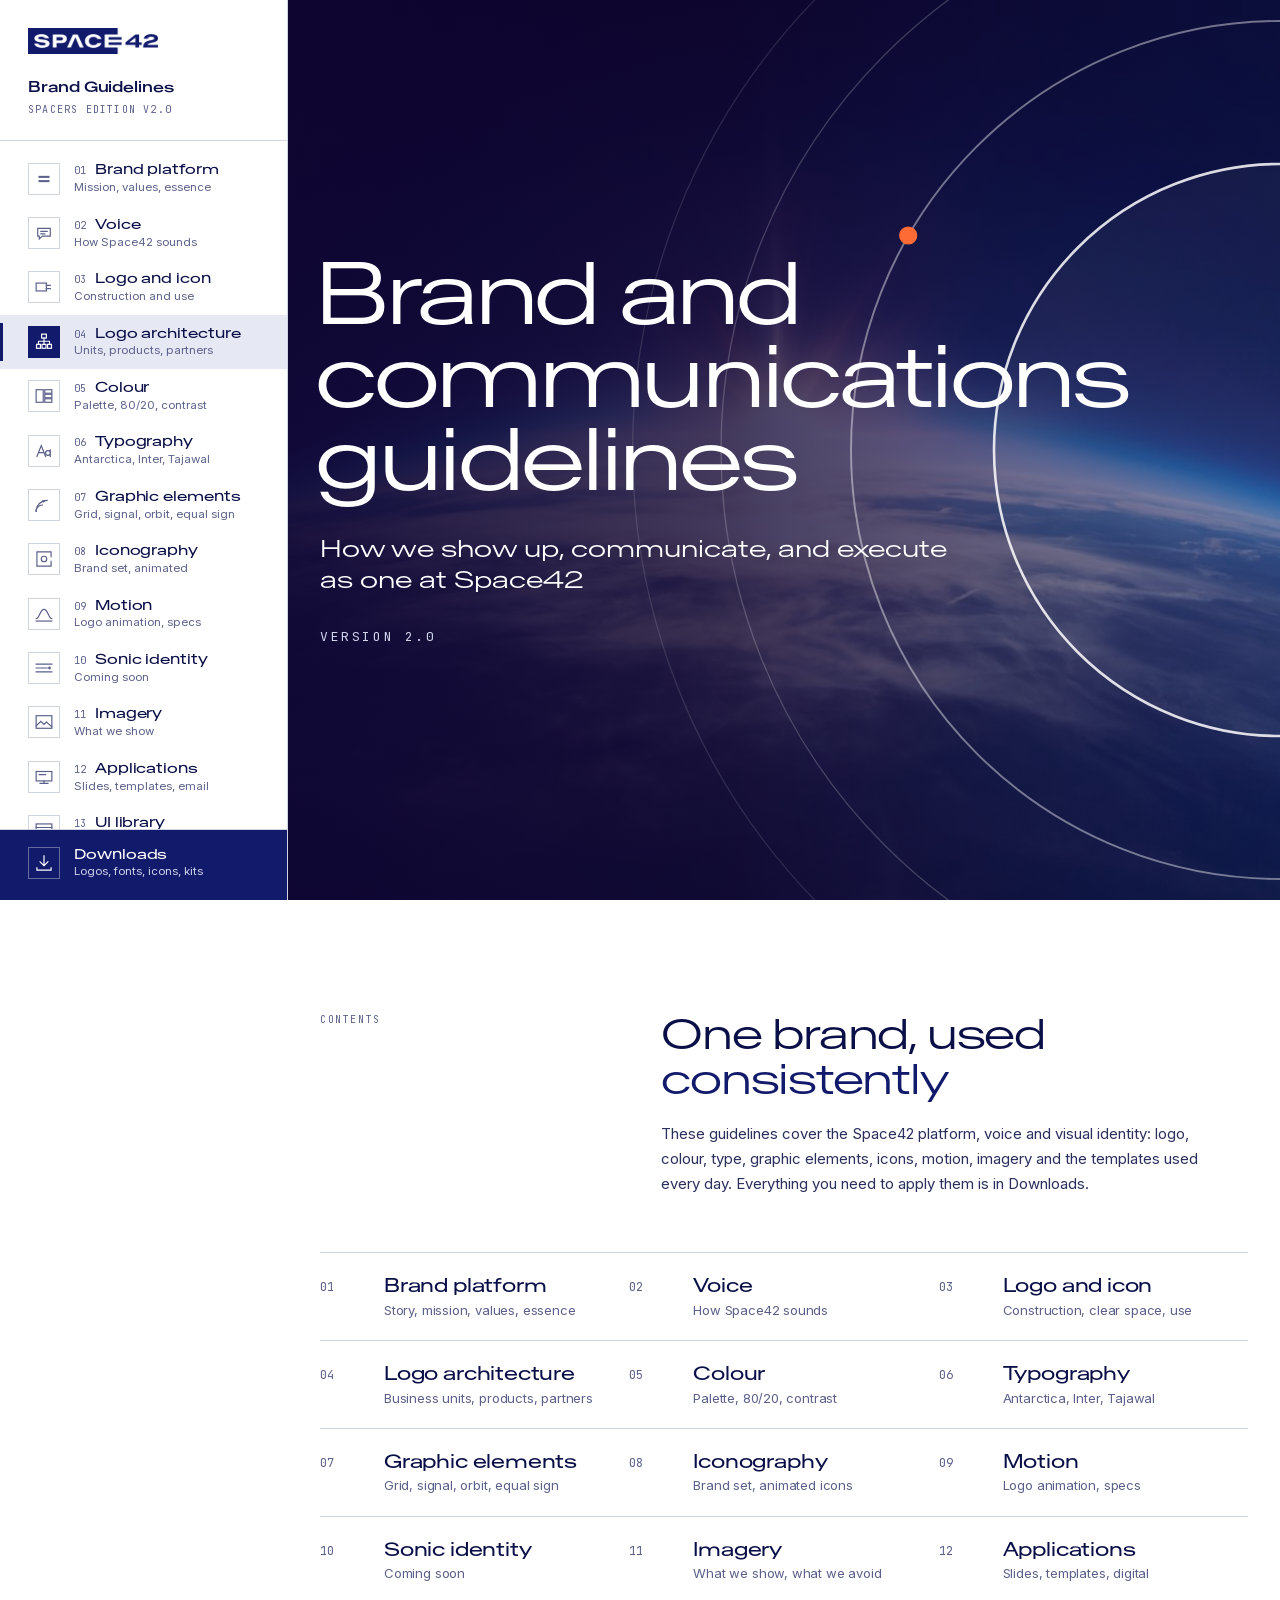
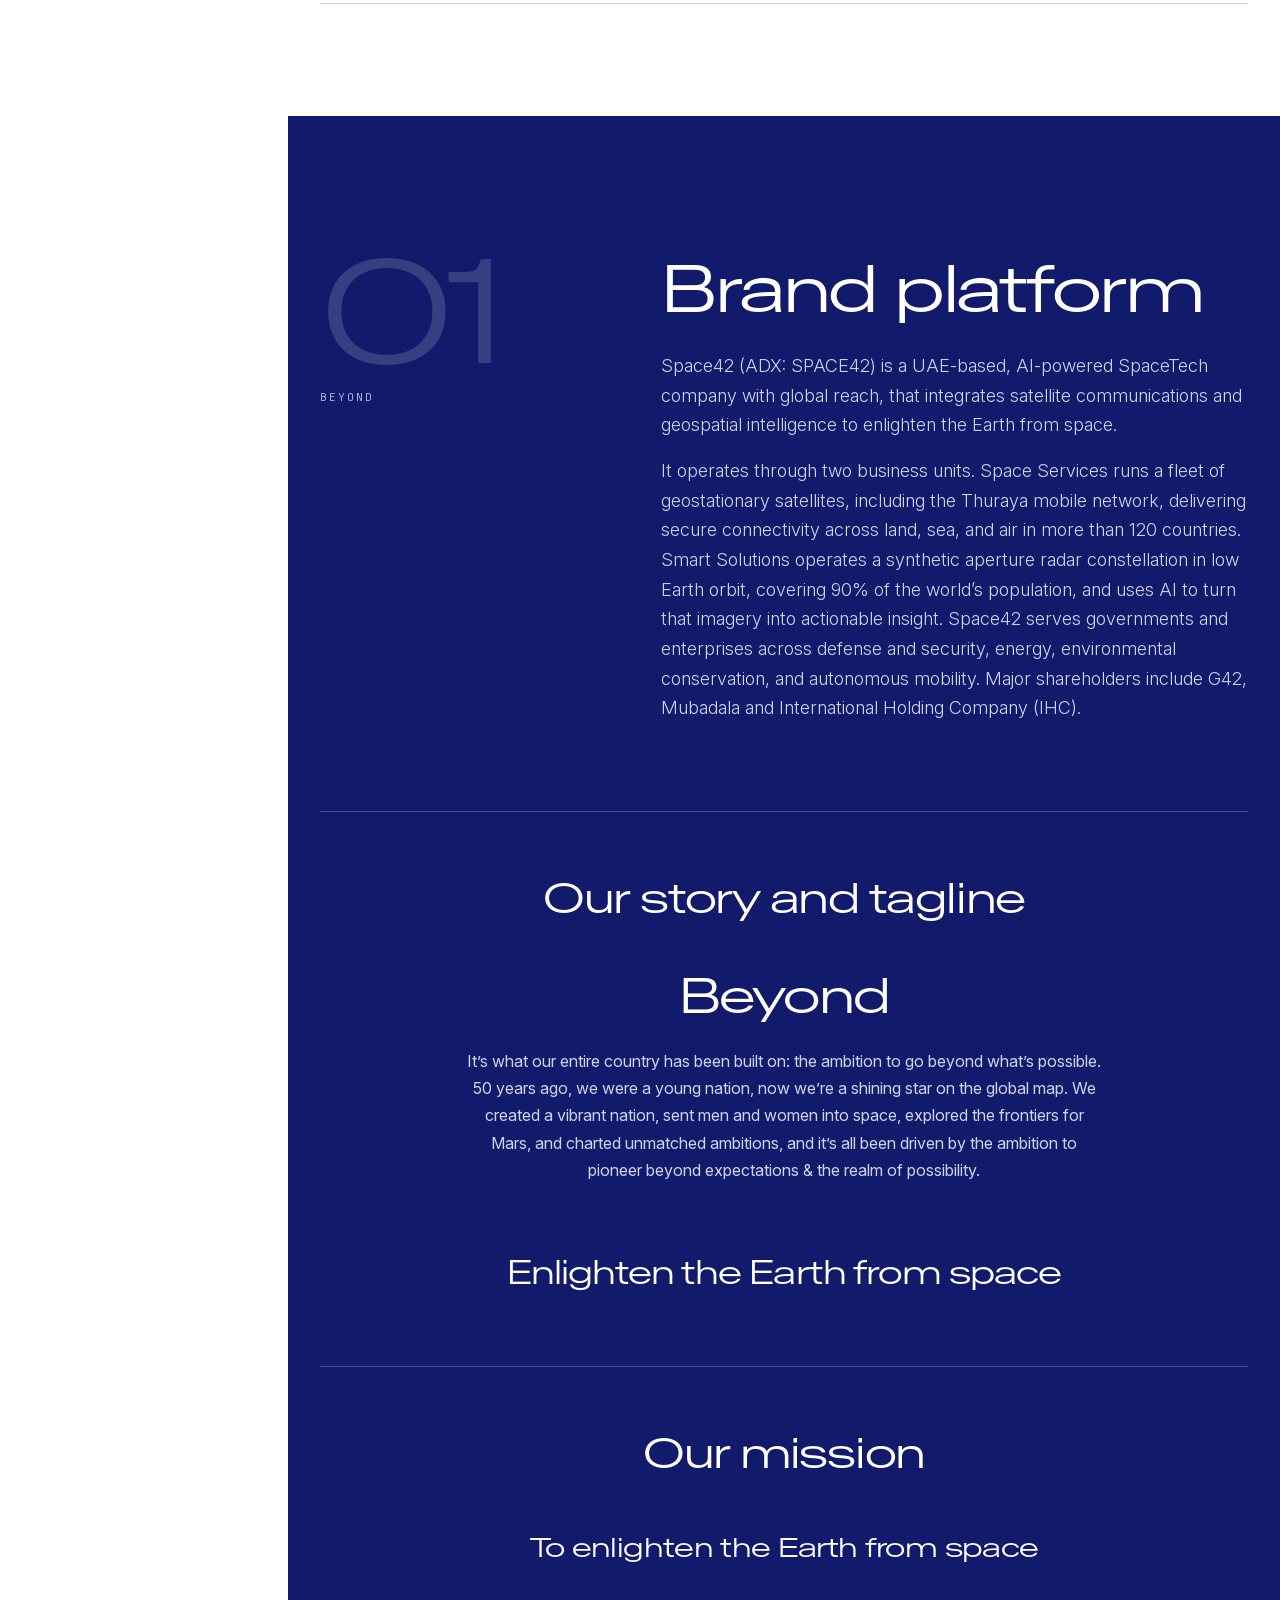
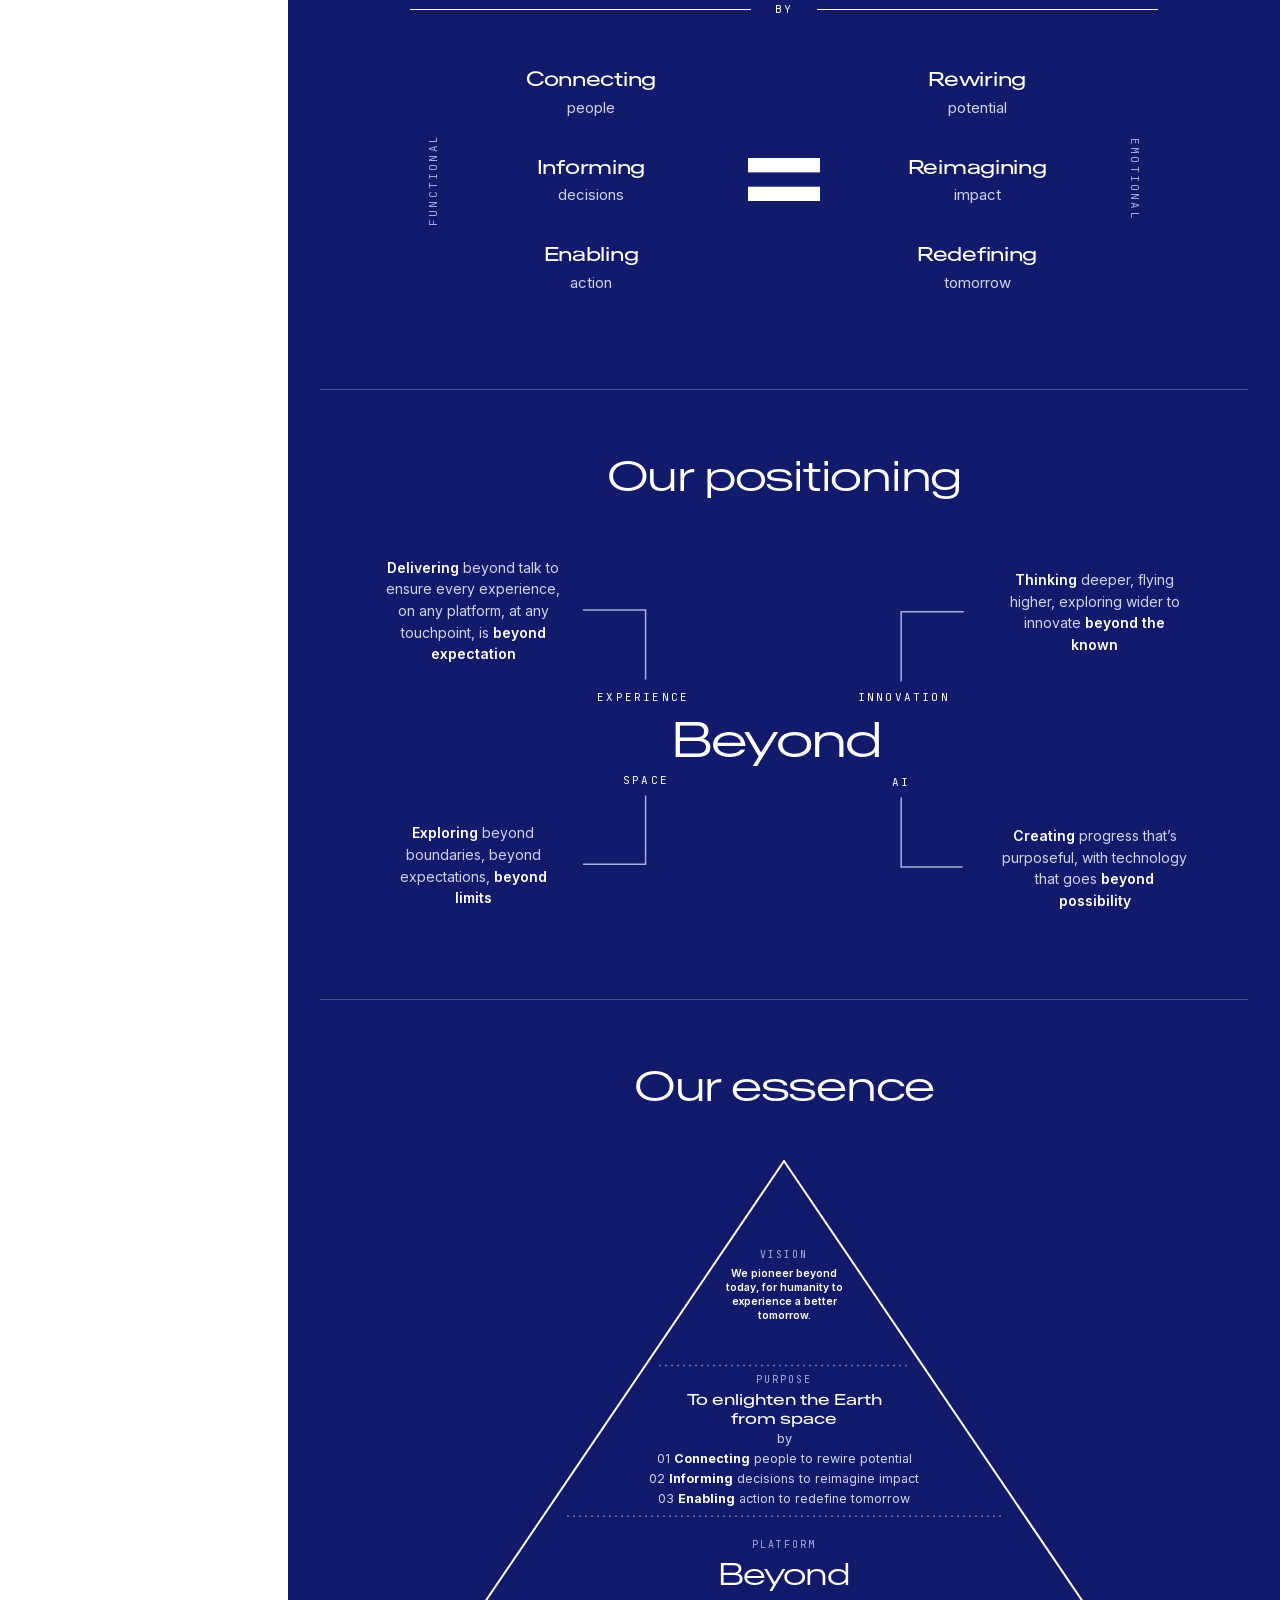
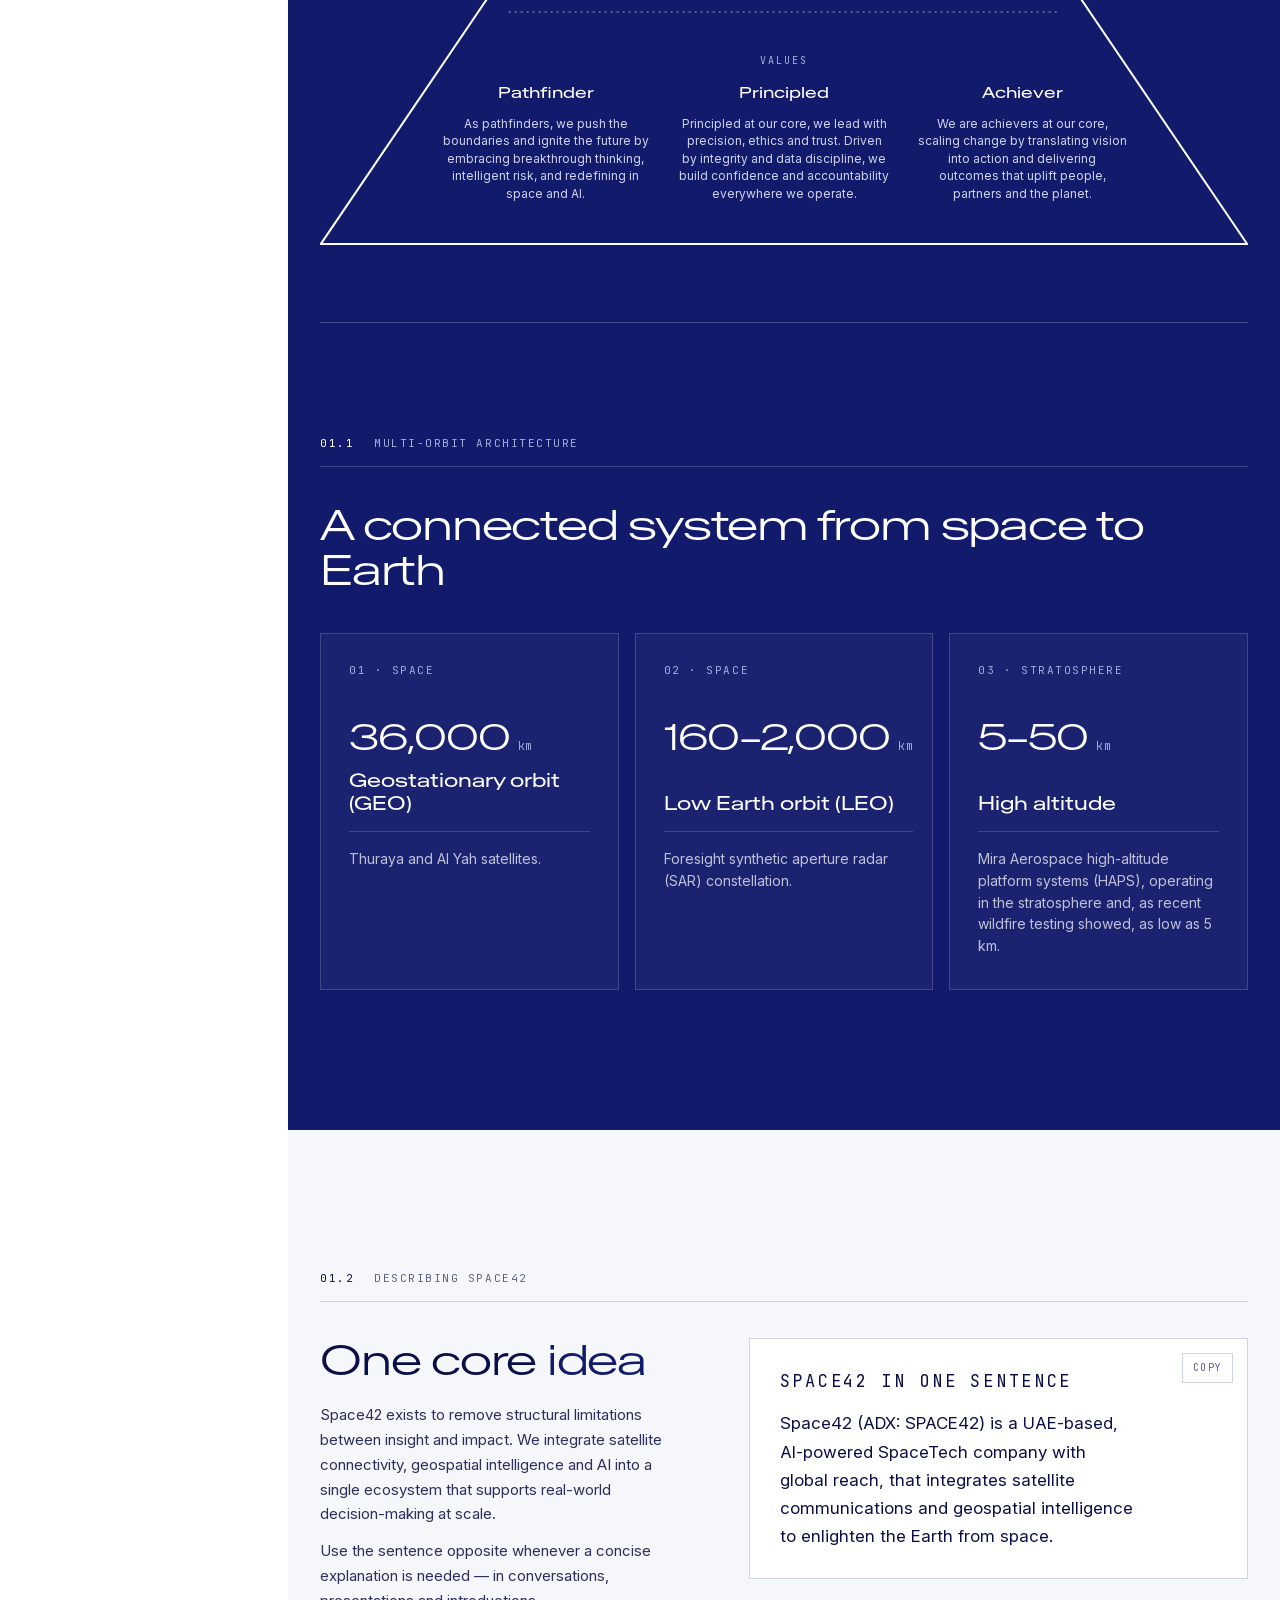
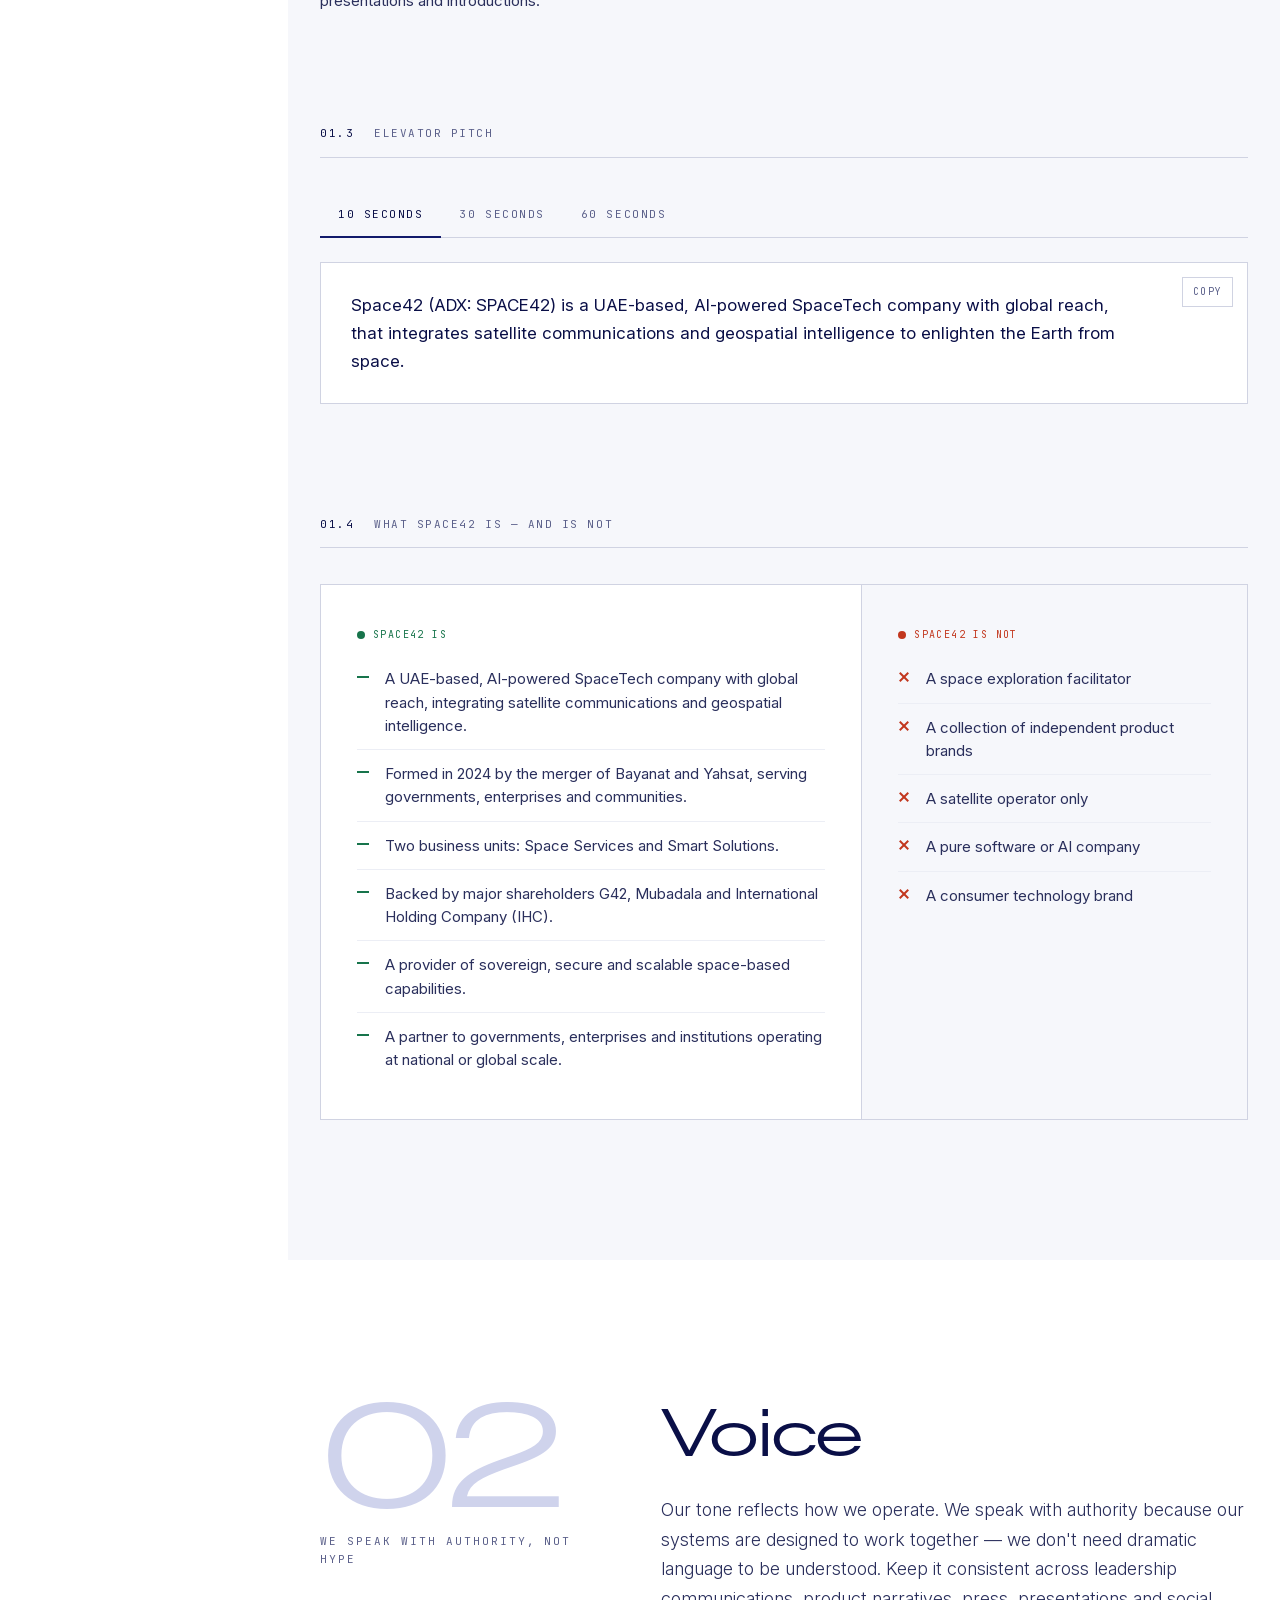
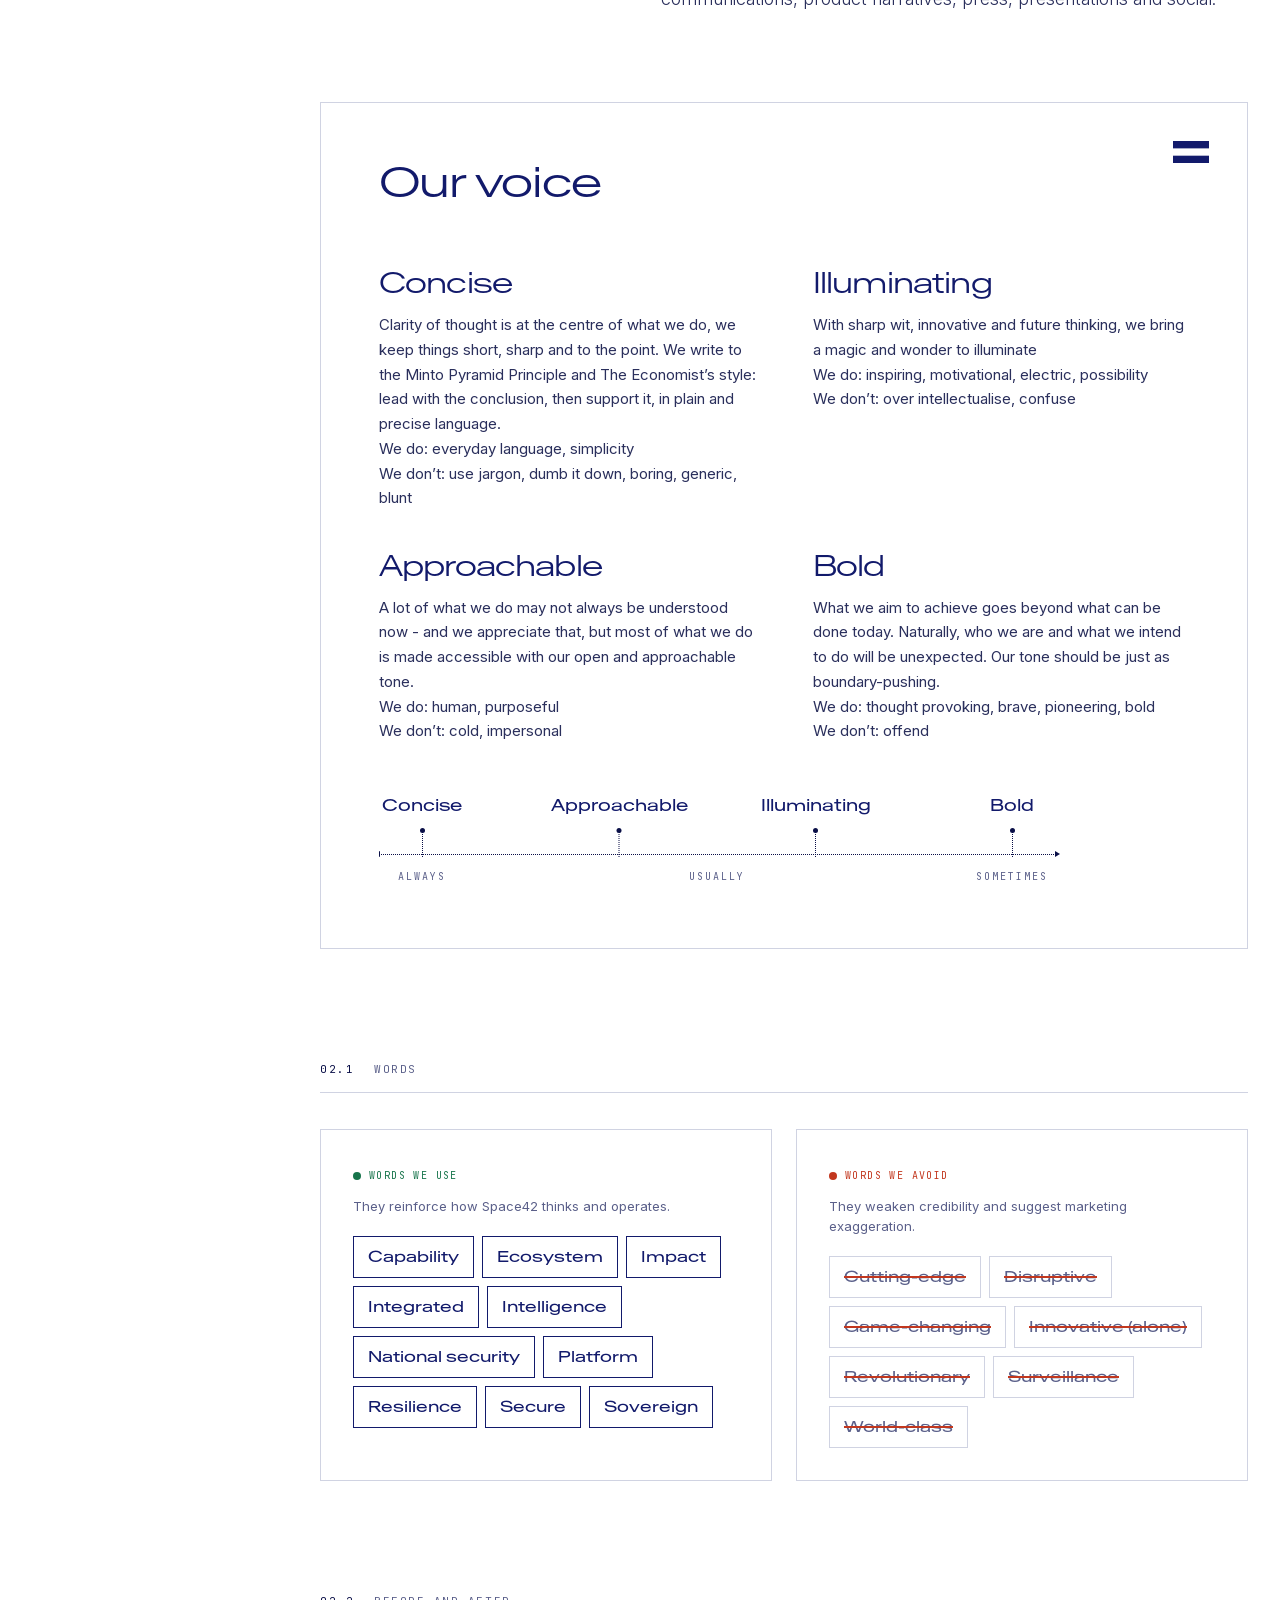
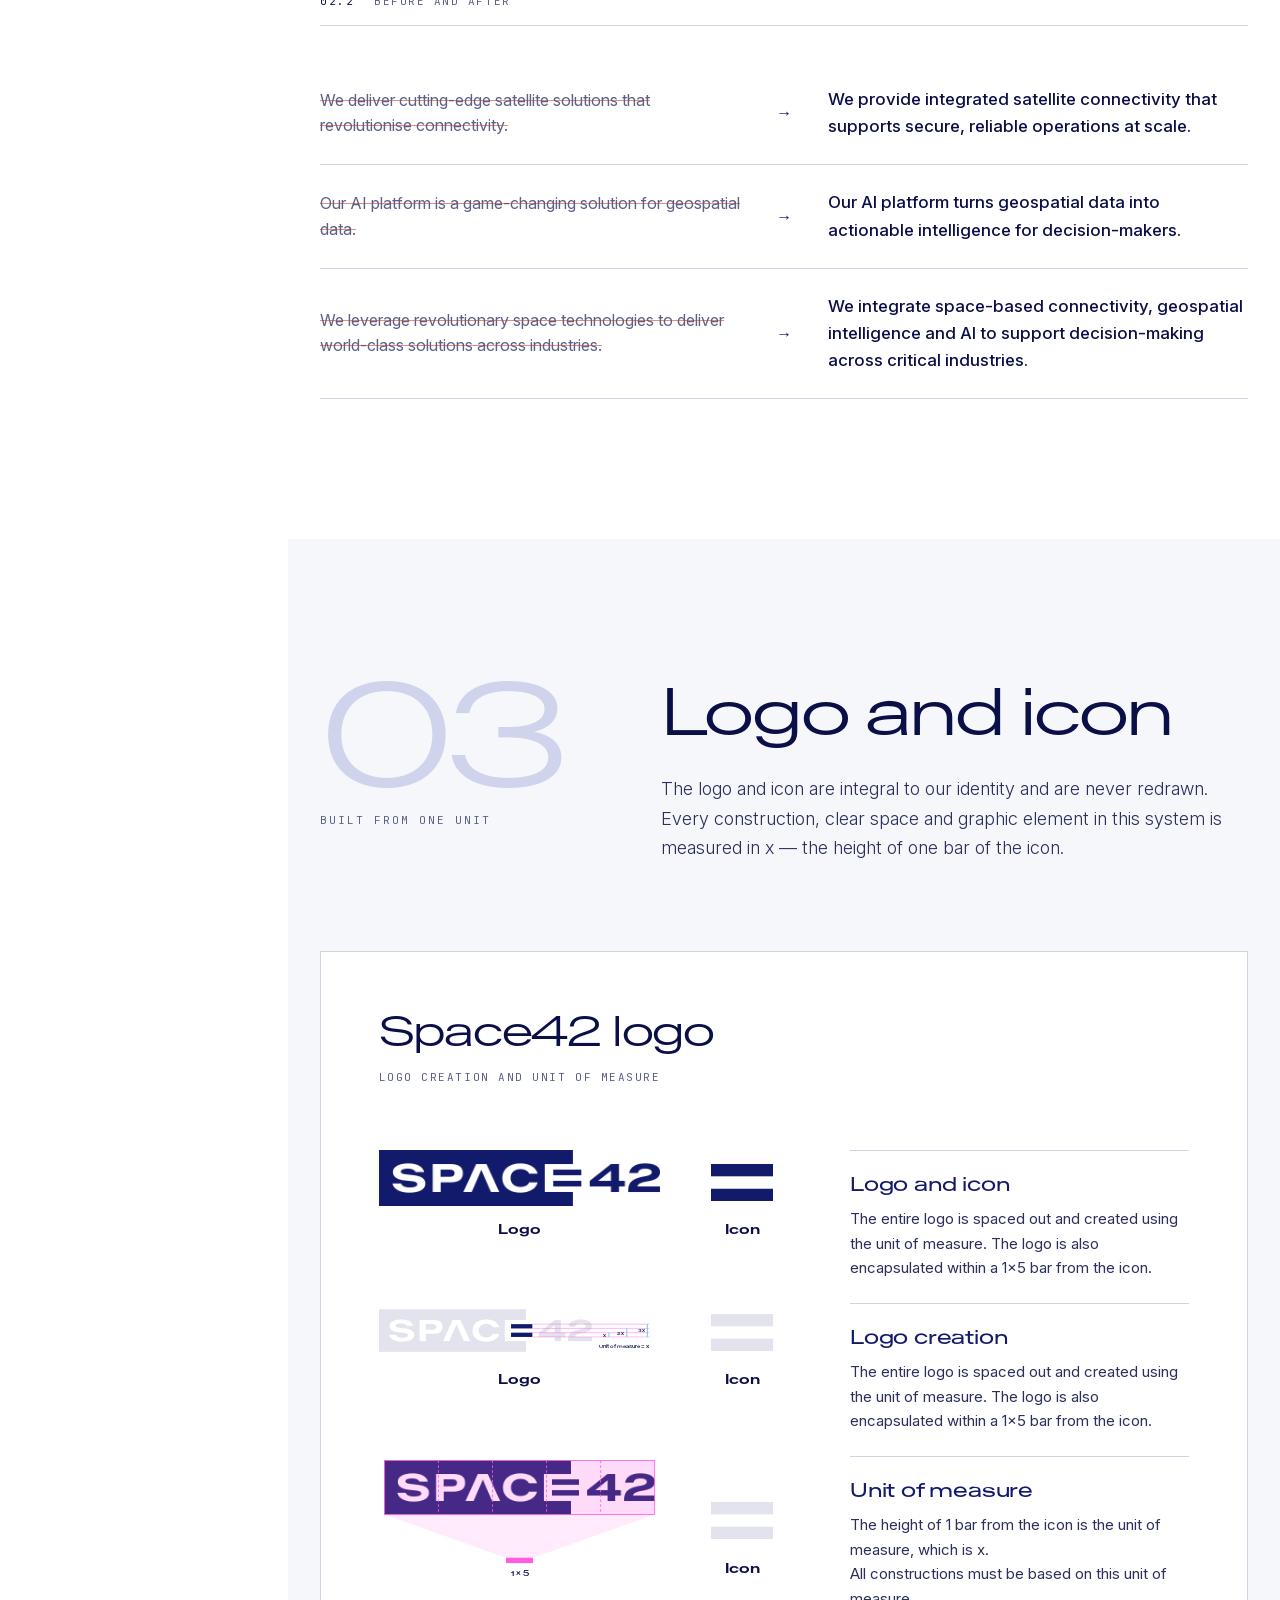
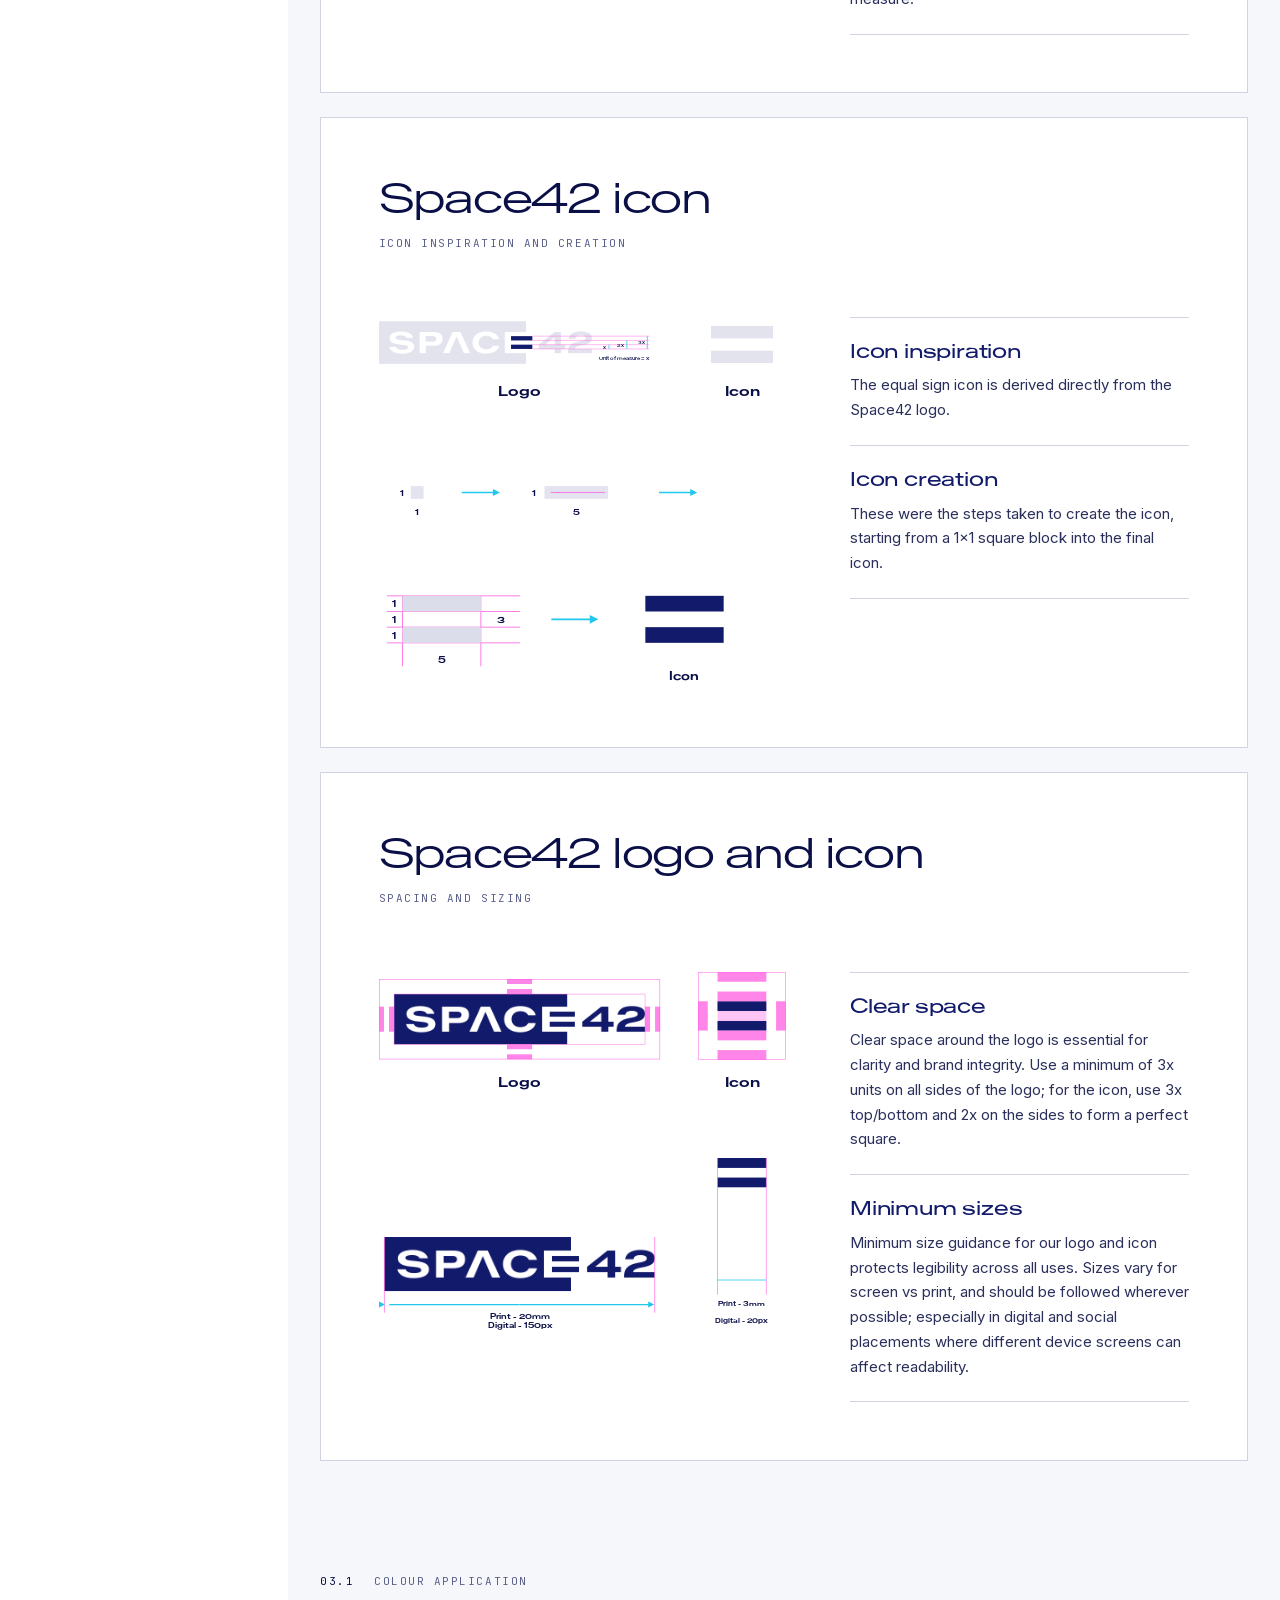
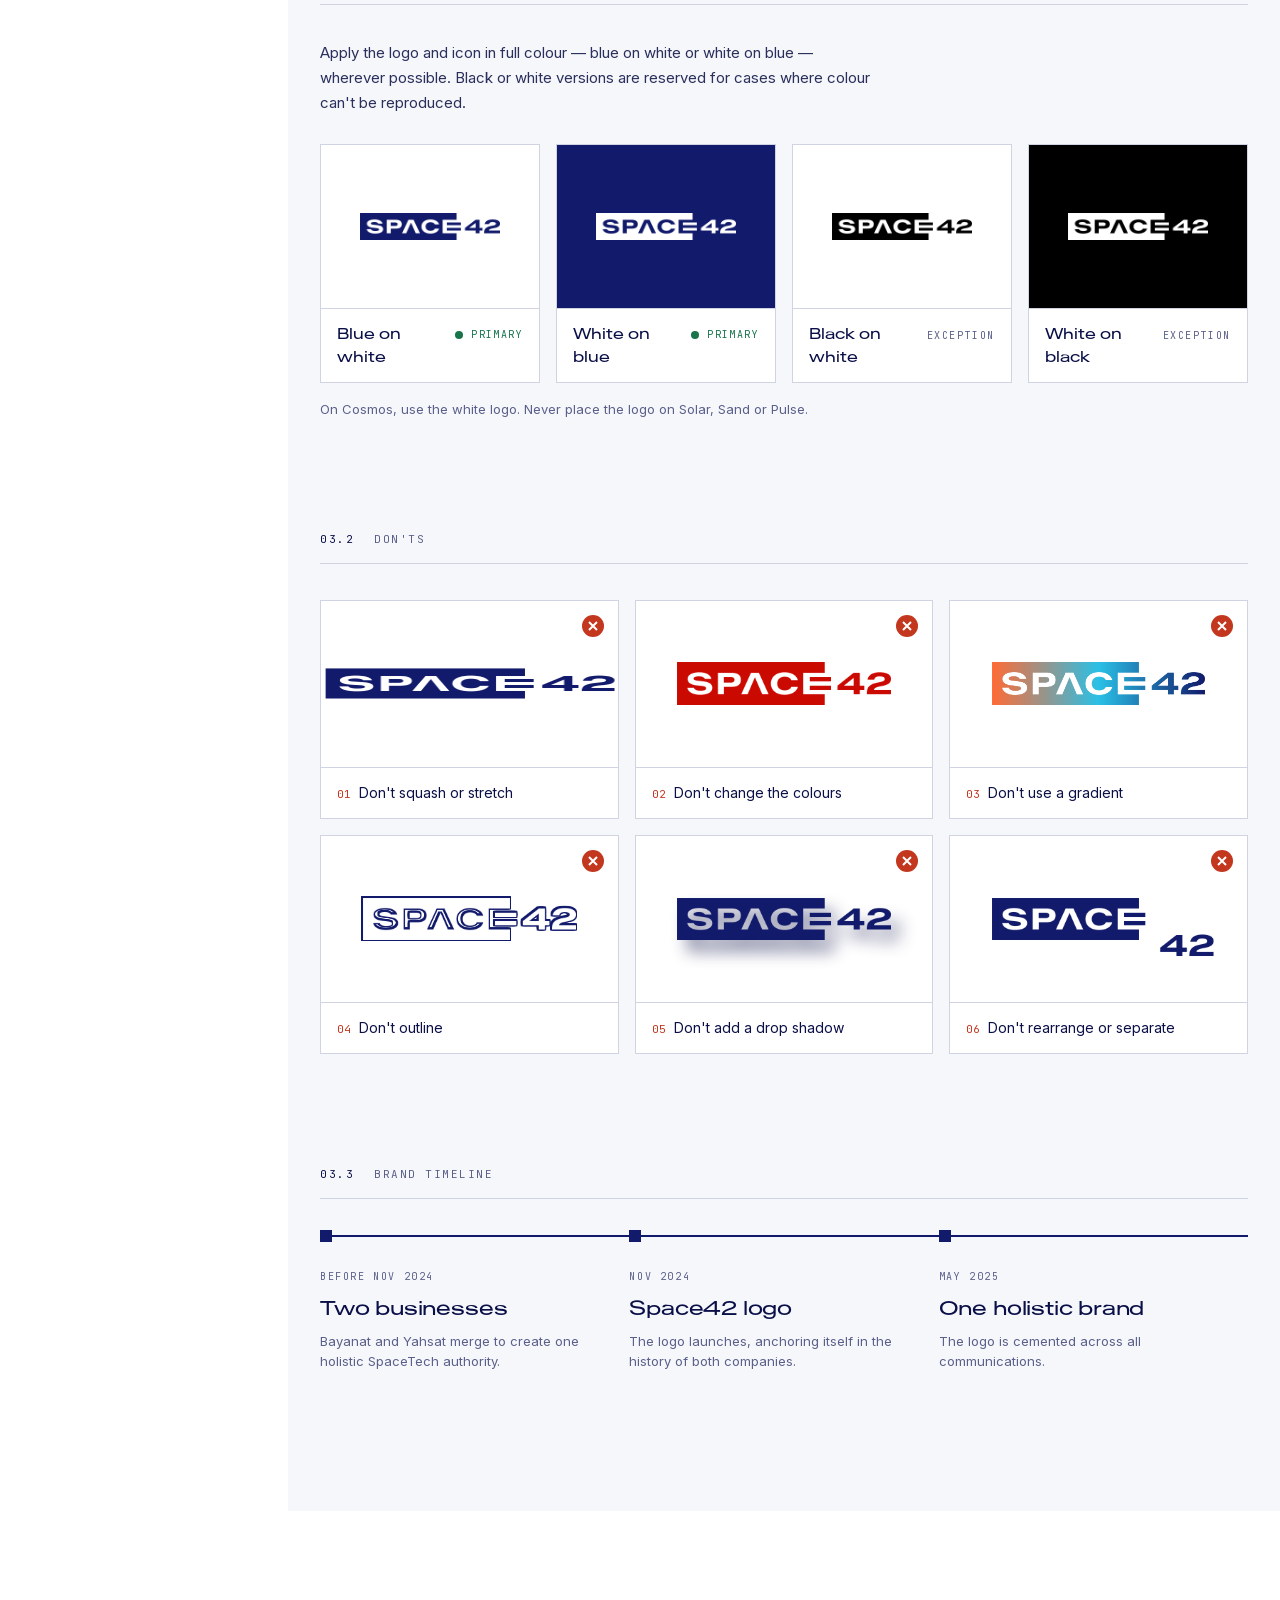
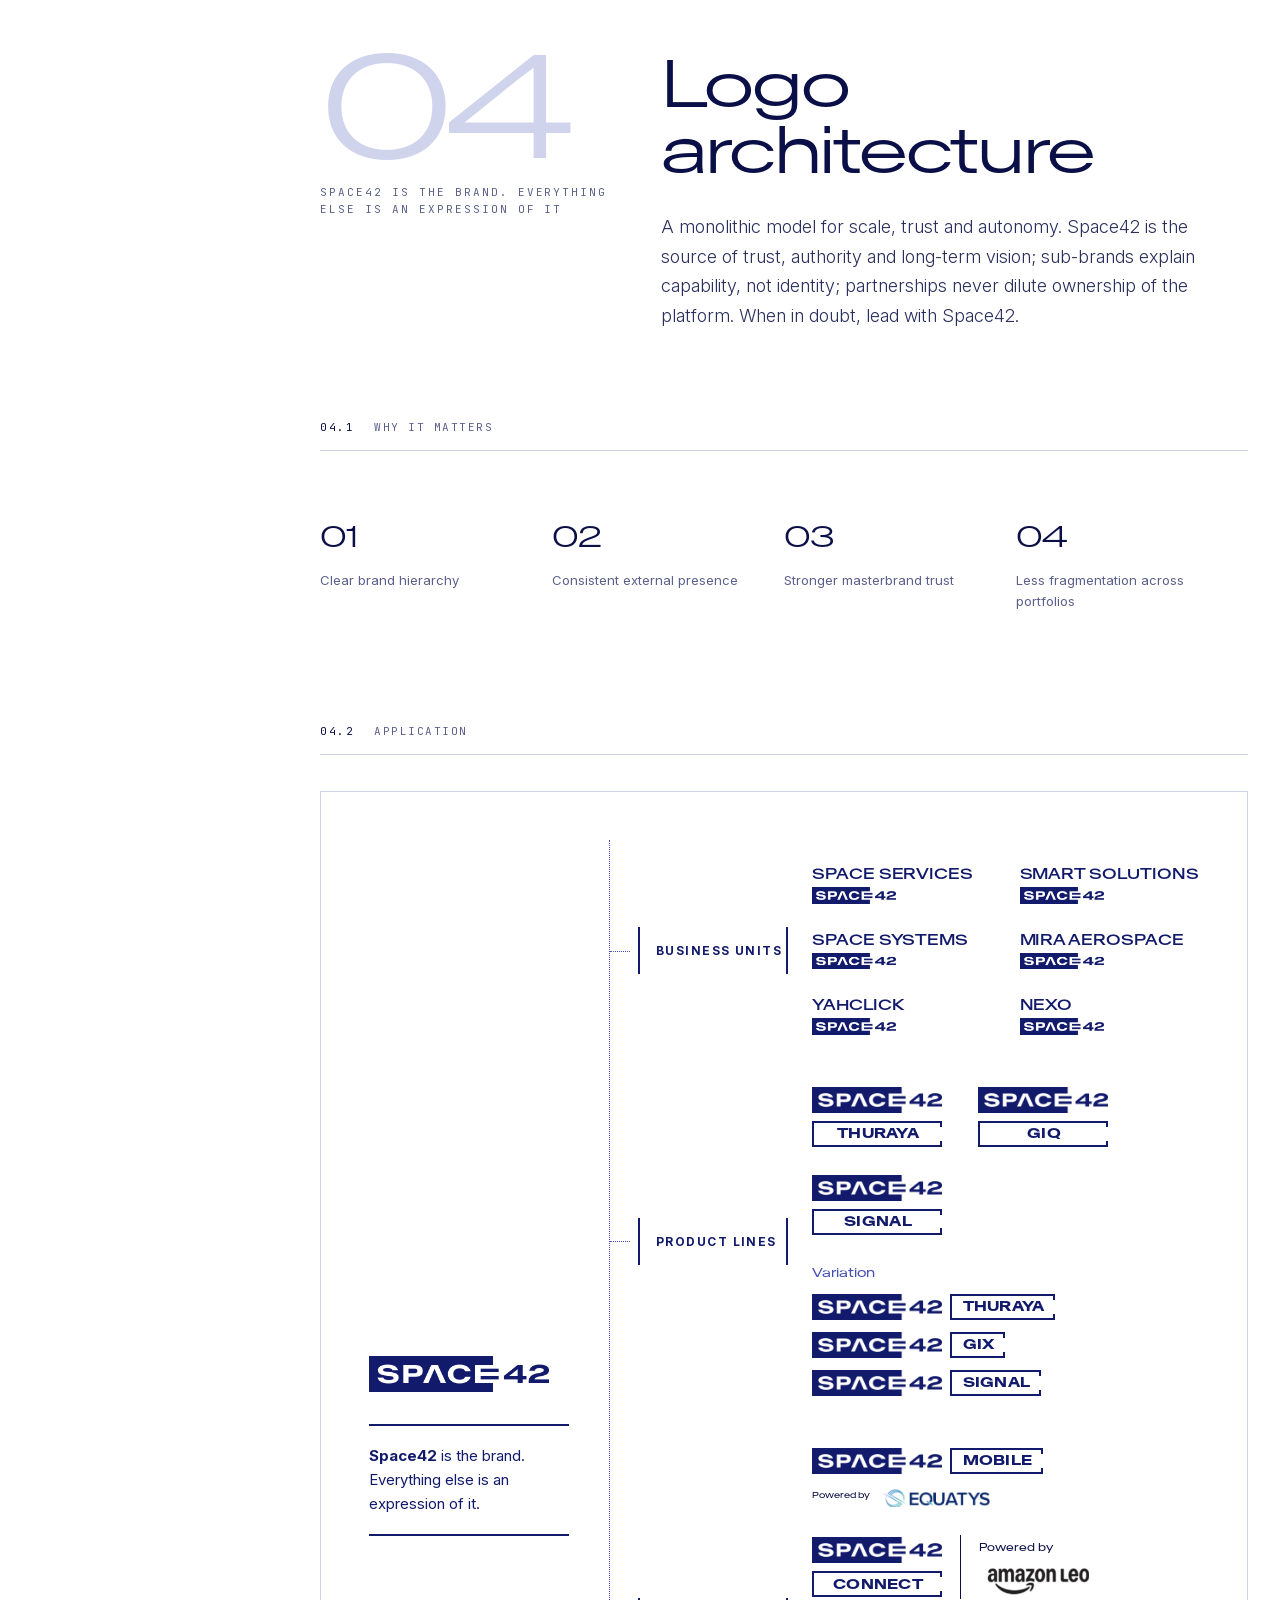
==== commit b439cf81: "Add files via upload" ====
--- a/Brand Guidelines V2.html
+++ b/Brand Guidelines V2.html
@@ -1,12 +1,21 @@
 <!DOCTYPE html>
 <html lang="en">
 <head>
+<script>/* asset fallback: if a resized copy (…/web/…) is missing on the server, load the original file instead */
+(function(){var M=[[/\/logo\/(?:web|screen)\//,'/logo/'],[/\/icons\/(?:web|screen)\//,'/icons/static/'],[/\/stock\/footage\/(?:web|screen)\//,'/stock/footage/'],[/\/stock\/(?:web|screen)\//,'/stock/']];
+function alt(u){for(var i=0;i<M.length;i++){if(M[i][0].test(u))return u.replace(M[i][0],M[i][1]);}return null;}
+window.addEventListener('error',function(e){var t=e.target;if(!t||(t.tagName!=='IMG'&&t.tagName!=='VIDEO'))return;if(t.getAttribute('data-fb'))return;
+var n=alt(t.getAttribute('src')||'');if(!n)return;t.setAttribute('data-fb','1');
+['data-blue','data-white','data-src'].forEach(function(k){var v=t.getAttribute(k);if(v){var w=alt(v);if(w)t.setAttribute(k,w);}});
+if(t.tagName==='VIDEO'){t.removeAttribute('poster');t.src=n;t.load();}else{t.setAttribute('src',n);}},true);})();</script>
+<style>.hero__bg{background-image:url("space42-ds-v2/stock/screen/ss-2597890539.jpg"),url("space42-ds-v2/stock/ss-2597890539.jpg")}</style>
+
 <meta charset="UTF-8" />
 <meta name="viewport" content="width=device-width, initial-scale=1" />
 <title>Space42 — Brand and Communications Guidelines</title>
 <meta name="description" content="Space42 brand guidelines — Spacers edition v2.0 with all downloadable assets." />
 <meta name="theme-color" content="#0F0533" />
-<link rel="icon" type="image/png" href="space42-ds-v2/logo/web/space42-mark-blue.png" />
+<link rel="icon" type="image/png" href="space42-ds-v2/logo/screen/space42-mark-blue.png" />
 <link rel="stylesheet" href="space42-ds-v2/fonts/fonts.css" />
 <link rel="stylesheet" href="guidelines/gl.css" />
 <link rel="stylesheet" href="guidelines/be-components.css" />
@@ -70,7 +79,7 @@
 </script>
 <aside class="side" aria-label="Guidelines">
   <div class="side__top">
-    <a class="side__logo" href="#top"><img src="space42-ds-v2/logo/web/space42-logo-blue.png" alt="Space42" /></a>
+    <a class="side__logo" href="#top"><img src="space42-ds-v2/logo/screen/space42-logo-blue.png" alt="Space42" /></a>
     <button class="side__menu" type="button" aria-expanded="false" aria-label="Open contents"><i></i><i></i></button>
   </div>
   <div class="side__body">
@@ -152,7 +161,7 @@
 
     <div class="plates">
 <article class="plate rv" id="story"><h3 class="plate__h">Our story and tagline</h3><div class="plate__body"><div class="plate__stage"><div class="pst"><p class="pst__b">Beyond</p><p class="pst__p">It’s what our entire country has been built on: the ambition to go beyond what’s possible. 50 years ago, we were a young nation, now we’re a shining star on the global map. We created a vibrant nation, sent men and women into space, explored the frontiers for Mars, and charted unmatched ambitions, and it’s all been driven by the ambition to pioneer beyond expectations &amp; the realm of possibility.</p><p class="pst__t">Enlighten the Earth from space</p></div></div></div></article>
-<article class="plate rv" id="mission"><h3 class="plate__h">Our mission</h3><div class="plate__body"><div class="plate__stage"><div class="pm"><p class="pm__stmt">To enlighten the Earth from space</p><div class="pm__by"><i></i><span>BY</span><i></i></div><div class="pm__grid"><span class="pm__v pm__v--up">Functional</span><div class="pm__col"><p><b>Connecting</b>people</p><p><b>Informing</b>decisions</p><p><b>Enabling</b>action</p></div><img class="pm__eq" src="space42-ds-v2/logo/web/equal-mark-blue.png" alt="equals" loading="lazy" decoding="async" /><div class="pm__col"><p><b>Rewiring</b>potential</p><p><b>Reimagining</b>impact</p><p><b>Redefining</b>tomorrow</p></div><span class="pm__v">Emotional</span></div></div></div></div></article>
+<article class="plate rv" id="mission"><h3 class="plate__h">Our mission</h3><div class="plate__body"><div class="plate__stage"><div class="pm"><p class="pm__stmt">To enlighten the Earth from space</p><div class="pm__by"><i></i><span>BY</span><i></i></div><div class="pm__grid"><span class="pm__v pm__v--up">Functional</span><div class="pm__col"><p><b>Connecting</b>people</p><p><b>Informing</b>decisions</p><p><b>Enabling</b>action</p></div><img class="pm__eq" src="space42-ds-v2/logo/screen/equal-mark-blue.png" alt="equals" loading="lazy" decoding="async" /><div class="pm__col"><p><b>Rewiring</b>potential</p><p><b>Reimagining</b>impact</p><p><b>Redefining</b>tomorrow</p></div><span class="pm__v">Emotional</span></div></div></div></div></article>
 <article class="plate rv" id="positioning"><h3 class="plate__h">Our positioning</h3><div class="plate__body"><div class="plate__stage"><div class="pp"><svg class="pp__lines" viewBox="0 0 2400 900" preserveAspectRatio="none" aria-hidden="true"><polyline points="680,155 842,155 842,335"/><polyline points="1665,160 1503,160 1503,340"/><polyline points="842,635 842,813 680,813"/><polyline points="1503,640 1503,820 1662,820"/></svg>
 <p class="pp__t" style="left:16.5%;top:17.44%"><b>Delivering</b> beyond talk to ensure every experience, on any platform, at any touchpoint, is <b>beyond expectation</b></p>
 <p class="pp__t" style="left:83.5%;top:17.78%"><b>Thinking</b> deeper, flying higher, exploring wider to innovate <b>beyond the known</b></p>
@@ -242,7 +251,7 @@
       </div>
     </div>
 
-    <div class="plates"><article class="plate rv" id="our-voice"><img class="plate__eq" src="space42-ds-v2/logo/web/equal-mark-blue.png" alt="" loading="lazy" decoding="async" /><h3 class="plate__h">Our voice</h3><div class="plate__body"><div class="plate__scroll"><div class="plate__stage"><div class="pv"><div class="pv__grid"><div class="pv__a"><h4>Concise</h4><p>Clarity of thought is at the centre of what we do, we keep things short, sharp and to the point. We write to the Minto Pyramid Principle and The Economist’s style: lead with the conclusion, then support it, in plain and precise language.<br/>We do: everyday language, simplicity<br/>We don’t: use jargon, dumb it down, boring, generic, blunt</p></div><div class="pv__a"><h4>Illuminating</h4><p>With sharp wit, innovative and future thinking, we bring a magic and wonder to illuminate<br/>We do: inspiring, motivational, electric, possibility<br/>We don’t: over intellectualise, confuse</p></div><div class="pv__a"><h4>Approachable</h4><p>A lot of what we do may not always be understood now - and we appreciate that, but most of what we do is made accessible with our open and approachable tone.<br/>We do: human, purposeful<br/>We don’t: cold, impersonal</p></div><div class="pv__a"><h4>Bold</h4><p>What we aim to achieve goes beyond what can be done today. Naturally, who we are and what we intend to do will be unexpected. Our tone should be just as boundary-pushing.<br/>We do: thought provoking, brave, pioneering, bold<br/>We don’t: offend</p></div></div>
+    <div class="plates"><article class="plate rv" id="our-voice"><img class="plate__eq" src="space42-ds-v2/logo/screen/equal-mark-blue.png" alt="" loading="lazy" decoding="async" /><h3 class="plate__h">Our voice</h3><div class="plate__body"><div class="plate__scroll"><div class="plate__stage"><div class="pv"><div class="pv__grid"><div class="pv__a"><h4>Concise</h4><p>Clarity of thought is at the centre of what we do, we keep things short, sharp and to the point. We write to the Minto Pyramid Principle and The Economist’s style: lead with the conclusion, then support it, in plain and precise language.<br/>We do: everyday language, simplicity<br/>We don’t: use jargon, dumb it down, boring, generic, blunt</p></div><div class="pv__a"><h4>Illuminating</h4><p>With sharp wit, innovative and future thinking, we bring a magic and wonder to illuminate<br/>We do: inspiring, motivational, electric, possibility<br/>We don’t: over intellectualise, confuse</p></div><div class="pv__a"><h4>Approachable</h4><p>A lot of what we do may not always be understood now - and we appreciate that, but most of what we do is made accessible with our open and approachable tone.<br/>We do: human, purposeful<br/>We don’t: cold, impersonal</p></div><div class="pv__a"><h4>Bold</h4><p>What we aim to achieve goes beyond what can be done today. Naturally, who we are and what we intend to do will be unexpected. Our tone should be just as boundary-pushing.<br/>We do: thought provoking, brave, pioneering, bold<br/>We don’t: offend</p></div></div>
 <div class="pv__scale"><span class="pv__axis"></span><span class="pv__tick" style="left:6.4%"><b>Concise</b><i></i></span><span class="pv__tick" style="left:35.5%"><b>Approachable</b><i></i></span><span class="pv__tick" style="left:64.5%"><b>Illuminating</b><i></i></span><span class="pv__tick" style="left:93.5%"><b>Bold</b><i></i></span><span class="pv__f" style="left:6.4%">ALWAYS</span><span class="pv__f" style="left:49.9%">USUALLY</span><span class="pv__f" style="left:93.5%">SOMETIMES</span></div></div></div></div></div></article></div>
 
     <div class="flag"><span>Words</span><span class="flag__line"></span><span>02.1</span></div>
@@ -280,29 +289,29 @@
     </div>
 
     <div class="plates">
-<article class="plate rv" id="logo-creation"><h3 class="plate__h">Space42 logo</h3><p class="plate__sub">Logo creation and unit of measure</p><div class="plate__body"><div class="l2"><div class="l2__v"><div class="lr"><div class="lr__c"><img src="space42-ds-v2/logo/web/space42-logo-blue.png" alt="Space42 logo" class="lr__logo" loading="lazy" decoding="async" /><span class="cap">Logo</span></div><div class="lr__c lr__c--i"><img src="space42-ds-v2/logo/web/equal-mark-blue.png" alt="" class="lr__eq" loading="lazy" decoding="async" /><span class="cap">Icon</span></div></div><div class="lr"><div class="lr__c"><svg class="cx " viewBox="0 0 66 12" role="img"><image href="space42-ds-v2/logo/web/space42-logo-blue.png" x="0" y="1" width="50" height="10" opacity=".12"/><rect x="31" y="4.5" width="5" height="1" fill="#121A6B"/><rect x="31" y="6.5" width="5" height="1" fill="#121A6B"/><line x1="36" y1="4.5" x2="63.5" y2="4.5" stroke="#FF5CE1" stroke-width=".1"/><line x1="36" y1="5.5" x2="63.5" y2="5.5" stroke="#FF5CE1" stroke-width=".1"/><line x1="36" y1="6.5" x2="63.5" y2="6.5" stroke="#FF5CE1" stroke-width=".1"/><line x1="36" y1="7.5" x2="63.5" y2="7.5" stroke="#FF5CE1" stroke-width=".1"/><line x1="54" y1="6.5" x2="54" y2="7.5" stroke="#22C7EE" stroke-width=".18"/><text x="53.4" y="7.4" font-size="0.95" text-anchor="end" font-weight="500">x</text><line x1="58.2" y1="5.5" x2="58.2" y2="7.5" stroke="#22C7EE" stroke-width=".18"/><text x="57.6" y="7" font-size="0.95" text-anchor="end" font-weight="500">2x</text><line x1="63" y1="4.5" x2="63" y2="7.5" stroke="#22C7EE" stroke-width=".18"/><text x="62.4" y="6.4" font-size="0.95" text-anchor="end" font-weight="500">3x</text><text x="63.5" y="10" font-size="1.05" text-anchor="end" font-weight="500">Unit of measure = x</text></svg><span class="cap">Logo</span></div><div class="lr__c lr__c--i"><img src="space42-ds-v2/logo/web/equal-mark-blue.png" alt="" class="lr__eq" style="opacity:.12" loading="lazy" decoding="async" /><span class="cap">Icon</span></div></div><div class="lr"><div class="lr__c"><svg class="cx " viewBox="0 0 52 23" role="img"><image href="space42-ds-v2/logo/web/space42-logo-blue.png" x="1" y="1" width="50" height="10"/><rect x="1" y="1" width="50" height="10" fill="#FF5CE1" fill-opacity=".22" stroke="#FF5CE1" stroke-width=".15"/><line x1="11" y1="1" x2="11" y2="11" stroke="#FF5CE1" stroke-width=".15" stroke-dasharray=".5 .4"/><line x1="21" y1="1" x2="21" y2="11" stroke="#FF5CE1" stroke-width=".15" stroke-dasharray=".5 .4"/><line x1="31" y1="1" x2="31" y2="11" stroke="#FF5CE1" stroke-width=".15" stroke-dasharray=".5 .4"/><line x1="41" y1="1" x2="41" y2="11" stroke="#FF5CE1" stroke-width=".15" stroke-dasharray=".5 .4"/><polygon points="1,11 51,11 28.5,19 23.5,19" fill="#FF5CE1" fill-opacity=".12"/><rect x="23.5" y="19" width="5" height="1" fill="#FF5CE1"/><text x="26" y="22.4" font-size="1.3" text-anchor="middle" font-weight="500">1 × 5</text></svg><span class="cap"></span></div><div class="lr__c lr__c--i"><img src="space42-ds-v2/logo/web/equal-mark-blue.png" alt="" class="lr__eq" style="opacity:.12" loading="lazy" decoding="async" /><span class="cap">Icon</span></div></div></div><div class="lt"><div class="lt__b"><p class="lt__k">Logo and icon</p><p class="lt__v">The entire logo is spaced out and created using the unit of measure. The logo is also encapsulated within a 1x5 bar from the icon.</p></div><div class="lt__b"><p class="lt__k">Logo creation</p><p class="lt__v">The entire logo is spaced out and created using the unit of measure. The logo is also encapsulated within a 1x5 bar from the icon.</p></div><div class="lt__b"><p class="lt__k">Unit of measure</p><p class="lt__v">The height of 1 bar from the icon is the unit of measure, which is x.<br/>All constructions must be based on this unit of measure.</p></div></div></div></div></article>
-<article class="plate rv" id="icon-creation"><h3 class="plate__h">Space42 icon</h3><p class="plate__sub">Icon inspiration and creation</p><div class="plate__body"><div class="l2"><div class="l2__v"><div class="lr"><div class="lr__c"><svg class="cx " viewBox="0 0 66 12" role="img"><image href="space42-ds-v2/logo/web/space42-logo-blue.png" x="0" y="1" width="50" height="10" opacity=".12"/><rect x="31" y="4.5" width="5" height="1" fill="#121A6B"/><rect x="31" y="6.5" width="5" height="1" fill="#121A6B"/><line x1="36" y1="4.5" x2="63.5" y2="4.5" stroke="#FF5CE1" stroke-width=".1"/><line x1="36" y1="5.5" x2="63.5" y2="5.5" stroke="#FF5CE1" stroke-width=".1"/><line x1="36" y1="6.5" x2="63.5" y2="6.5" stroke="#FF5CE1" stroke-width=".1"/><line x1="36" y1="7.5" x2="63.5" y2="7.5" stroke="#FF5CE1" stroke-width=".1"/><line x1="54" y1="6.5" x2="54" y2="7.5" stroke="#22C7EE" stroke-width=".18"/><text x="53.4" y="7.4" font-size="0.95" text-anchor="end" font-weight="500">x</text><line x1="58.2" y1="5.5" x2="58.2" y2="7.5" stroke="#22C7EE" stroke-width=".18"/><text x="57.6" y="7" font-size="0.95" text-anchor="end" font-weight="500">2x</text><line x1="63" y1="4.5" x2="63" y2="7.5" stroke="#22C7EE" stroke-width=".18"/><text x="62.4" y="6.4" font-size="0.95" text-anchor="end" font-weight="500">3x</text><text x="63.5" y="10" font-size="1.05" text-anchor="end" font-weight="500">Unit of measure = x</text></svg><span class="cap">Logo</span></div><div class="lr__c lr__c--i"><img src="space42-ds-v2/logo/web/equal-mark-blue.png" alt="" class="lr__eq" style="opacity:.12" loading="lazy" decoding="async" /><span class="cap">Icon</span></div></div><div class="lr lr--full"><svg class="cx " viewBox="0 0 64 9" role="img"><rect x="5" y="3" width="2" height="2" fill="#E3E4F0"/><text x="3.6" y="4.5" font-size="1.2" text-anchor="middle" font-weight="600">1</text><text x="6" y="7.6" font-size="1.2" text-anchor="middle" font-weight="600">1</text><line x1="13" y1="4" x2="18.2" y2="4" stroke="#22C7EE" stroke-width=".22"/><polygon points="19,4 17.9,3.45 17.9,4.55" fill="#22C7EE"/><rect x="26" y="3" width="10" height="2" fill="#E3E4F0"/><line x1="27" y1="4" x2="35.5" y2="4" stroke="#FF5CE1" stroke-width=".12"/><text x="24.4" y="4.5" font-size="1.2" text-anchor="middle" font-weight="600">1</text><text x="31" y="7.6" font-size="1.2" text-anchor="middle" font-weight="600">5</text><line x1="44" y1="4" x2="49.2" y2="4" stroke="#22C7EE" stroke-width=".22"/><polygon points="50,4 48.9,3.45 48.9,4.55" fill="#22C7EE"/></svg></div><div class="lr lr--full"><svg class="cx " viewBox="0 0 52 13" role="img"><line x1="1" y1="1" x2="18" y2="1" stroke="#FF5CE1" stroke-width=".1"/><line x1="1" y1="3" x2="18" y2="3" stroke="#FF5CE1" stroke-width=".1"/><line x1="1" y1="5" x2="18" y2="5" stroke="#FF5CE1" stroke-width=".1"/><line x1="1" y1="7" x2="18" y2="7" stroke="#FF5CE1" stroke-width=".1"/><line x1="3" y1="1" x2="3" y2="10" stroke="#FF5CE1" stroke-width=".1"/><line x1="13" y1="1" x2="13" y2="10" stroke="#FF5CE1" stroke-width=".1"/><rect x="3" y="1" width="10" height="2" fill="#DCDDEB"/><rect x="3" y="5" width="10" height="2" fill="#DCDDEB"/><text x="1.9" y="2.45" font-size="1.1" text-anchor="middle" font-weight="600">1</text><text x="1.9" y="4.45" font-size="1.1" text-anchor="middle" font-weight="600">1</text><text x="1.9" y="6.45" font-size="1.1" text-anchor="middle" font-weight="600">1</text><text x="15.6" y="4.45" font-size="1.1" text-anchor="middle" font-weight="600">3</text><text x="8" y="9.6" font-size="1.1" text-anchor="middle" font-weight="600">5</text><line x1="22" y1="4" x2="27.2" y2="4" stroke="#22C7EE" stroke-width=".22"/><polygon points="28,4 26.9,3.45 26.9,4.55" fill="#22C7EE"/><rect x="34" y="1" width="10" height="2" fill="#121A6B"/><rect x="34" y="5" width="10" height="2" fill="#121A6B"/><text x="39" y="11.8" font-size="1.4" text-anchor="middle" font-weight="600">Icon</text></svg></div></div><div class="lt"><div class="lt__b"><p class="lt__k">Icon inspiration</p><p class="lt__v">The equal sign icon is derived directly from the Space42 logo.</p></div><div class="lt__b"><p class="lt__k">Icon creation</p><p class="lt__v">These were the steps taken to create the icon, starting from a 1x1 square block into the final icon.</p></div></div></div></div></article>
-<article class="plate rv" id="spacing"><h3 class="plate__h">Space42 logo and icon</h3><p class="plate__sub">Spacing and sizing</p><div class="plate__body"><div class="l2"><div class="l2__v"><div class="lr"><div class="lr__c"><svg class="cx " viewBox="0 0 56 16" role="img"><rect x=".05" y=".05" width="55.9" height="15.9" fill="none" stroke="#FF5CE1" stroke-width=".1"/><image href="space42-ds-v2/logo/web/space42-logo-blue.png" x="3" y="3" width="50" height="10"/><rect x="3" y="3" width="50" height="10" fill="none" stroke="#FF5CE1" stroke-width=".08"/><rect x="25.5" y="0" width="5" height="1" fill="#FF5CE1" fill-opacity=".75"/><rect x="25.5" y="2" width="5" height="1" fill="#FF5CE1" fill-opacity=".75"/><rect x="25.5" y="13" width="5" height="1" fill="#FF5CE1" fill-opacity=".75"/><rect x="25.5" y="15" width="5" height="1" fill="#FF5CE1" fill-opacity=".75"/><rect x="0" y="5.5" width="1" height="5" fill="#FF5CE1" fill-opacity=".75"/><rect x="2" y="5.5" width="1" height="5" fill="#FF5CE1" fill-opacity=".75"/><rect x="53" y="5.5" width="1" height="5" fill="#FF5CE1" fill-opacity=".75"/><rect x="55" y="5.5" width="1" height="5" fill="#FF5CE1" fill-opacity=".75"/></svg><span class="cap">Logo</span></div><div class="lr__c lr__c--i"><svg class="cx cx--sq" viewBox="0 0 9 9" role="img"><rect x=".03" y=".03" width="8.94" height="8.94" fill="none" stroke="#FF5CE1" stroke-width=".05"/><rect x="2" y="3" width="5" height="3" fill="#FF5CE1" fill-opacity=".35"/><image href="space42-ds-v2/logo/web/equal-mark-blue.png" x="2" y="3" width="5" height="3"/><rect x="2" y="0" width="5" height="1" fill="#FF5CE1" fill-opacity=".75"/><rect x="2" y="2" width="5" height="1" fill="#FF5CE1" fill-opacity=".75"/><rect x="2" y="6" width="5" height="1" fill="#FF5CE1" fill-opacity=".75"/><rect x="2" y="8" width="5" height="1" fill="#FF5CE1" fill-opacity=".75"/><rect x="0" y="3" width="1" height="3" fill="#FF5CE1" fill-opacity=".75"/><rect x="8" y="3" width="1" height="3" fill="#FF5CE1" fill-opacity=".75"/></svg><span class="cap">Icon</span></div></div><div class="lr"><div class="lr__c"><svg class="cx " viewBox="0 0 52 18" role="img"><image href="space42-ds-v2/logo/web/space42-logo-blue.png" x="1" y="0" width="50" height="10"/><line x1="1" y1="0" x2="1" y2="14" stroke="#FF5CE1" stroke-width=".12"/><line x1="51" y1="0" x2="51" y2="14" stroke="#FF5CE1" stroke-width=".12"/><line x1="26" y1="12.5" x2="50.1" y2="12.5" stroke="#22C7EE" stroke-width=".22"/><polygon points="50.9,12.5 49.8,11.95 49.8,13.05" fill="#22C7EE"/><line x1="26" y1="12.5" x2="1.9" y2="12.5" stroke="#22C7EE" stroke-width=".22"/><polygon points="1.1,12.5 0,11.95 0,13.05" fill="#22C7EE"/><text x="26" y="15.2" font-size="1.3" text-anchor="middle" font-weight="600">Print - 20mm</text><text x="26" y="16.9" font-size="1.3" text-anchor="middle" font-weight="600">Digital - 150px</text></svg></div><div class="lr__c lr__c--i"><svg class="cx cx--tall" viewBox="0 0 9 18" role="img"><image href="space42-ds-v2/logo/web/equal-mark-blue.png" x="2" y="0" width="5" height="3"/><line x1="2" y1="0" x2="2" y2="14" stroke="#FF5CE1" stroke-width=".06"/><line x1="7" y1="0" x2="7" y2="14" stroke="#FF5CE1" stroke-width=".06"/><line x1="2" y1="12.5" x2="7" y2="12.5" stroke="#22C7EE" stroke-width=".08"/><text x="4.5" y="15.2" font-size="0.62" text-anchor="middle" font-weight="600">Print - 3mm</text><text x="4.5" y="16.9" font-size="0.62" text-anchor="middle" font-weight="600">Digital - 20px</text></svg></div></div></div><div class="lt"><div class="lt__b"><p class="lt__k">Clear space</p><p class="lt__v">Clear space around the logo is essential for clarity and brand integrity. Use a minimum of 3x units on all sides of the logo; for the icon, use 3x top/bottom and 2x on the sides to form a perfect square.</p></div><div class="lt__b"><p class="lt__k">Minimum sizes</p><p class="lt__v">Minimum size guidance for our logo and icon protects legibility across all uses. Sizes vary for screen vs print, and should be followed wherever possible; especially in digital and social placements where different device screens can affect readability.</p></div></div></div></div></article>
+<article class="plate rv" id="logo-creation"><h3 class="plate__h">Space42 logo</h3><p class="plate__sub">Logo creation and unit of measure</p><div class="plate__body"><div class="l2"><div class="l2__v"><div class="lr"><div class="lr__c"><img src="space42-ds-v2/logo/screen/space42-logo-blue.png" alt="Space42 logo" class="lr__logo" loading="lazy" decoding="async" /><span class="cap">Logo</span></div><div class="lr__c lr__c--i"><img src="space42-ds-v2/logo/screen/equal-mark-blue.png" alt="" class="lr__eq" loading="lazy" decoding="async" /><span class="cap">Icon</span></div></div><div class="lr"><div class="lr__c"><svg class="cx " viewBox="0 0 66 12" role="img"><image href="space42-ds-v2/logo/screen/space42-logo-blue.png" x="0" y="1" width="50" height="10" opacity=".12"/><rect x="31" y="4.5" width="5" height="1" fill="#121A6B"/><rect x="31" y="6.5" width="5" height="1" fill="#121A6B"/><line x1="36" y1="4.5" x2="63.5" y2="4.5" stroke="#FF5CE1" stroke-width=".1"/><line x1="36" y1="5.5" x2="63.5" y2="5.5" stroke="#FF5CE1" stroke-width=".1"/><line x1="36" y1="6.5" x2="63.5" y2="6.5" stroke="#FF5CE1" stroke-width=".1"/><line x1="36" y1="7.5" x2="63.5" y2="7.5" stroke="#FF5CE1" stroke-width=".1"/><line x1="54" y1="6.5" x2="54" y2="7.5" stroke="#22C7EE" stroke-width=".18"/><text x="53.4" y="7.4" font-size="0.95" text-anchor="end" font-weight="500">x</text><line x1="58.2" y1="5.5" x2="58.2" y2="7.5" stroke="#22C7EE" stroke-width=".18"/><text x="57.6" y="7" font-size="0.95" text-anchor="end" font-weight="500">2x</text><line x1="63" y1="4.5" x2="63" y2="7.5" stroke="#22C7EE" stroke-width=".18"/><text x="62.4" y="6.4" font-size="0.95" text-anchor="end" font-weight="500">3x</text><text x="63.5" y="10" font-size="1.05" text-anchor="end" font-weight="500">Unit of measure = x</text></svg><span class="cap">Logo</span></div><div class="lr__c lr__c--i"><img src="space42-ds-v2/logo/screen/equal-mark-blue.png" alt="" class="lr__eq" style="opacity:.12" loading="lazy" decoding="async" /><span class="cap">Icon</span></div></div><div class="lr"><div class="lr__c"><svg class="cx " viewBox="0 0 52 23" role="img"><image href="space42-ds-v2/logo/screen/space42-logo-blue.png" x="1" y="1" width="50" height="10"/><rect x="1" y="1" width="50" height="10" fill="#FF5CE1" fill-opacity=".22" stroke="#FF5CE1" stroke-width=".15"/><line x1="11" y1="1" x2="11" y2="11" stroke="#FF5CE1" stroke-width=".15" stroke-dasharray=".5 .4"/><line x1="21" y1="1" x2="21" y2="11" stroke="#FF5CE1" stroke-width=".15" stroke-dasharray=".5 .4"/><line x1="31" y1="1" x2="31" y2="11" stroke="#FF5CE1" stroke-width=".15" stroke-dasharray=".5 .4"/><line x1="41" y1="1" x2="41" y2="11" stroke="#FF5CE1" stroke-width=".15" stroke-dasharray=".5 .4"/><polygon points="1,11 51,11 28.5,19 23.5,19" fill="#FF5CE1" fill-opacity=".12"/><rect x="23.5" y="19" width="5" height="1" fill="#FF5CE1"/><text x="26" y="22.4" font-size="1.3" text-anchor="middle" font-weight="500">1 × 5</text></svg><span class="cap"></span></div><div class="lr__c lr__c--i"><img src="space42-ds-v2/logo/screen/equal-mark-blue.png" alt="" class="lr__eq" style="opacity:.12" loading="lazy" decoding="async" /><span class="cap">Icon</span></div></div></div><div class="lt"><div class="lt__b"><p class="lt__k">Logo and icon</p><p class="lt__v">The entire logo is spaced out and created using the unit of measure. The logo is also encapsulated within a 1x5 bar from the icon.</p></div><div class="lt__b"><p class="lt__k">Logo creation</p><p class="lt__v">The entire logo is spaced out and created using the unit of measure. The logo is also encapsulated within a 1x5 bar from the icon.</p></div><div class="lt__b"><p class="lt__k">Unit of measure</p><p class="lt__v">The height of 1 bar from the icon is the unit of measure, which is x.<br/>All constructions must be based on this unit of measure.</p></div></div></div></div></article>
+<article class="plate rv" id="icon-creation"><h3 class="plate__h">Space42 icon</h3><p class="plate__sub">Icon inspiration and creation</p><div class="plate__body"><div class="l2"><div class="l2__v"><div class="lr"><div class="lr__c"><svg class="cx " viewBox="0 0 66 12" role="img"><image href="space42-ds-v2/logo/screen/space42-logo-blue.png" x="0" y="1" width="50" height="10" opacity=".12"/><rect x="31" y="4.5" width="5" height="1" fill="#121A6B"/><rect x="31" y="6.5" width="5" height="1" fill="#121A6B"/><line x1="36" y1="4.5" x2="63.5" y2="4.5" stroke="#FF5CE1" stroke-width=".1"/><line x1="36" y1="5.5" x2="63.5" y2="5.5" stroke="#FF5CE1" stroke-width=".1"/><line x1="36" y1="6.5" x2="63.5" y2="6.5" stroke="#FF5CE1" stroke-width=".1"/><line x1="36" y1="7.5" x2="63.5" y2="7.5" stroke="#FF5CE1" stroke-width=".1"/><line x1="54" y1="6.5" x2="54" y2="7.5" stroke="#22C7EE" stroke-width=".18"/><text x="53.4" y="7.4" font-size="0.95" text-anchor="end" font-weight="500">x</text><line x1="58.2" y1="5.5" x2="58.2" y2="7.5" stroke="#22C7EE" stroke-width=".18"/><text x="57.6" y="7" font-size="0.95" text-anchor="end" font-weight="500">2x</text><line x1="63" y1="4.5" x2="63" y2="7.5" stroke="#22C7EE" stroke-width=".18"/><text x="62.4" y="6.4" font-size="0.95" text-anchor="end" font-weight="500">3x</text><text x="63.5" y="10" font-size="1.05" text-anchor="end" font-weight="500">Unit of measure = x</text></svg><span class="cap">Logo</span></div><div class="lr__c lr__c--i"><img src="space42-ds-v2/logo/screen/equal-mark-blue.png" alt="" class="lr__eq" style="opacity:.12" loading="lazy" decoding="async" /><span class="cap">Icon</span></div></div><div class="lr lr--full"><svg class="cx " viewBox="0 0 64 9" role="img"><rect x="5" y="3" width="2" height="2" fill="#E3E4F0"/><text x="3.6" y="4.5" font-size="1.2" text-anchor="middle" font-weight="600">1</text><text x="6" y="7.6" font-size="1.2" text-anchor="middle" font-weight="600">1</text><line x1="13" y1="4" x2="18.2" y2="4" stroke="#22C7EE" stroke-width=".22"/><polygon points="19,4 17.9,3.45 17.9,4.55" fill="#22C7EE"/><rect x="26" y="3" width="10" height="2" fill="#E3E4F0"/><line x1="27" y1="4" x2="35.5" y2="4" stroke="#FF5CE1" stroke-width=".12"/><text x="24.4" y="4.5" font-size="1.2" text-anchor="middle" font-weight="600">1</text><text x="31" y="7.6" font-size="1.2" text-anchor="middle" font-weight="600">5</text><line x1="44" y1="4" x2="49.2" y2="4" stroke="#22C7EE" stroke-width=".22"/><polygon points="50,4 48.9,3.45 48.9,4.55" fill="#22C7EE"/></svg></div><div class="lr lr--full"><svg class="cx " viewBox="0 0 52 13" role="img"><line x1="1" y1="1" x2="18" y2="1" stroke="#FF5CE1" stroke-width=".1"/><line x1="1" y1="3" x2="18" y2="3" stroke="#FF5CE1" stroke-width=".1"/><line x1="1" y1="5" x2="18" y2="5" stroke="#FF5CE1" stroke-width=".1"/><line x1="1" y1="7" x2="18" y2="7" stroke="#FF5CE1" stroke-width=".1"/><line x1="3" y1="1" x2="3" y2="10" stroke="#FF5CE1" stroke-width=".1"/><line x1="13" y1="1" x2="13" y2="10" stroke="#FF5CE1" stroke-width=".1"/><rect x="3" y="1" width="10" height="2" fill="#DCDDEB"/><rect x="3" y="5" width="10" height="2" fill="#DCDDEB"/><text x="1.9" y="2.45" font-size="1.1" text-anchor="middle" font-weight="600">1</text><text x="1.9" y="4.45" font-size="1.1" text-anchor="middle" font-weight="600">1</text><text x="1.9" y="6.45" font-size="1.1" text-anchor="middle" font-weight="600">1</text><text x="15.6" y="4.45" font-size="1.1" text-anchor="middle" font-weight="600">3</text><text x="8" y="9.6" font-size="1.1" text-anchor="middle" font-weight="600">5</text><line x1="22" y1="4" x2="27.2" y2="4" stroke="#22C7EE" stroke-width=".22"/><polygon points="28,4 26.9,3.45 26.9,4.55" fill="#22C7EE"/><rect x="34" y="1" width="10" height="2" fill="#121A6B"/><rect x="34" y="5" width="10" height="2" fill="#121A6B"/><text x="39" y="11.8" font-size="1.4" text-anchor="middle" font-weight="600">Icon</text></svg></div></div><div class="lt"><div class="lt__b"><p class="lt__k">Icon inspiration</p><p class="lt__v">The equal sign icon is derived directly from the Space42 logo.</p></div><div class="lt__b"><p class="lt__k">Icon creation</p><p class="lt__v">These were the steps taken to create the icon, starting from a 1x1 square block into the final icon.</p></div></div></div></div></article>
+<article class="plate rv" id="spacing"><h3 class="plate__h">Space42 logo and icon</h3><p class="plate__sub">Spacing and sizing</p><div class="plate__body"><div class="l2"><div class="l2__v"><div class="lr"><div class="lr__c"><svg class="cx " viewBox="0 0 56 16" role="img"><rect x=".05" y=".05" width="55.9" height="15.9" fill="none" stroke="#FF5CE1" stroke-width=".1"/><image href="space42-ds-v2/logo/screen/space42-logo-blue.png" x="3" y="3" width="50" height="10"/><rect x="3" y="3" width="50" height="10" fill="none" stroke="#FF5CE1" stroke-width=".08"/><rect x="25.5" y="0" width="5" height="1" fill="#FF5CE1" fill-opacity=".75"/><rect x="25.5" y="2" width="5" height="1" fill="#FF5CE1" fill-opacity=".75"/><rect x="25.5" y="13" width="5" height="1" fill="#FF5CE1" fill-opacity=".75"/><rect x="25.5" y="15" width="5" height="1" fill="#FF5CE1" fill-opacity=".75"/><rect x="0" y="5.5" width="1" height="5" fill="#FF5CE1" fill-opacity=".75"/><rect x="2" y="5.5" width="1" height="5" fill="#FF5CE1" fill-opacity=".75"/><rect x="53" y="5.5" width="1" height="5" fill="#FF5CE1" fill-opacity=".75"/><rect x="55" y="5.5" width="1" height="5" fill="#FF5CE1" fill-opacity=".75"/></svg><span class="cap">Logo</span></div><div class="lr__c lr__c--i"><svg class="cx cx--sq" viewBox="0 0 9 9" role="img"><rect x=".03" y=".03" width="8.94" height="8.94" fill="none" stroke="#FF5CE1" stroke-width=".05"/><rect x="2" y="3" width="5" height="3" fill="#FF5CE1" fill-opacity=".35"/><image href="space42-ds-v2/logo/screen/equal-mark-blue.png" x="2" y="3" width="5" height="3"/><rect x="2" y="0" width="5" height="1" fill="#FF5CE1" fill-opacity=".75"/><rect x="2" y="2" width="5" height="1" fill="#FF5CE1" fill-opacity=".75"/><rect x="2" y="6" width="5" height="1" fill="#FF5CE1" fill-opacity=".75"/><rect x="2" y="8" width="5" height="1" fill="#FF5CE1" fill-opacity=".75"/><rect x="0" y="3" width="1" height="3" fill="#FF5CE1" fill-opacity=".75"/><rect x="8" y="3" width="1" height="3" fill="#FF5CE1" fill-opacity=".75"/></svg><span class="cap">Icon</span></div></div><div class="lr"><div class="lr__c"><svg class="cx " viewBox="0 0 52 18" role="img"><image href="space42-ds-v2/logo/screen/space42-logo-blue.png" x="1" y="0" width="50" height="10"/><line x1="1" y1="0" x2="1" y2="14" stroke="#FF5CE1" stroke-width=".12"/><line x1="51" y1="0" x2="51" y2="14" stroke="#FF5CE1" stroke-width=".12"/><line x1="26" y1="12.5" x2="50.1" y2="12.5" stroke="#22C7EE" stroke-width=".22"/><polygon points="50.9,12.5 49.8,11.95 49.8,13.05" fill="#22C7EE"/><line x1="26" y1="12.5" x2="1.9" y2="12.5" stroke="#22C7EE" stroke-width=".22"/><polygon points="1.1,12.5 0,11.95 0,13.05" fill="#22C7EE"/><text x="26" y="15.2" font-size="1.3" text-anchor="middle" font-weight="600">Print - 20mm</text><text x="26" y="16.9" font-size="1.3" text-anchor="middle" font-weight="600">Digital - 150px</text></svg></div><div class="lr__c lr__c--i"><svg class="cx cx--tall" viewBox="0 0 9 18" role="img"><image href="space42-ds-v2/logo/screen/equal-mark-blue.png" x="2" y="0" width="5" height="3"/><line x1="2" y1="0" x2="2" y2="14" stroke="#FF5CE1" stroke-width=".06"/><line x1="7" y1="0" x2="7" y2="14" stroke="#FF5CE1" stroke-width=".06"/><line x1="2" y1="12.5" x2="7" y2="12.5" stroke="#22C7EE" stroke-width=".08"/><text x="4.5" y="15.2" font-size="0.62" text-anchor="middle" font-weight="600">Print - 3mm</text><text x="4.5" y="16.9" font-size="0.62" text-anchor="middle" font-weight="600">Digital - 20px</text></svg></div></div></div><div class="lt"><div class="lt__b"><p class="lt__k">Clear space</p><p class="lt__v">Clear space around the logo is essential for clarity and brand integrity. Use a minimum of 3x units on all sides of the logo; for the icon, use 3x top/bottom and 2x on the sides to form a perfect square.</p></div><div class="lt__b"><p class="lt__k">Minimum sizes</p><p class="lt__v">Minimum size guidance for our logo and icon protects legibility across all uses. Sizes vary for screen vs print, and should be followed wherever possible; especially in digital and social placements where different device screens can affect readability.</p></div></div></div></div></article>
 </div>
 
     <div class="flag"><span>Colour application</span><span class="flag__line"></span><span>03.1</span></div>
     <p class="p rv" style="margin-bottom:28px;">Apply the logo and icon in full colour — blue on white or white on blue — wherever possible. Black or white versions are reserved for cases where colour can't be reproduced.</p>
     <div class="vars rv">
-      <div class="var"><div class="var__tile" style="background:#fff;"><img src="space42-ds-v2/logo/web/space42-logo-blue.png" alt="Blue on white" loading="lazy" decoding="async" /></div><div class="var__meta"><b>Blue on white</b><span class="tag-ok">Primary</span></div></div>
-      <div class="var"><div class="var__tile" style="background:#121A6B;"><img src="space42-ds-v2/logo/web/space42-logo-white.png" alt="White on blue" loading="lazy" decoding="async" /></div><div class="var__meta"><b>White on blue</b><span class="tag-ok">Primary</span></div></div>
-      <div class="var"><div class="var__tile" style="background:#fff;"><img src="space42-ds-v2/logo/web/space42-logo-blue.png" alt="Black on white" style="filter:brightness(0);" loading="lazy" decoding="async" /></div><div class="var__meta"><b>Black on white</b><span class="lbl">Exception</span></div></div>
-      <div class="var"><div class="var__tile" style="background:#000;"><img src="space42-ds-v2/logo/web/space42-logo-white.png" alt="White on black" loading="lazy" decoding="async" /></div><div class="var__meta"><b>White on black</b><span class="lbl">Exception</span></div></div>
+      <div class="var"><div class="var__tile" style="background:#fff;"><img src="space42-ds-v2/logo/screen/space42-logo-blue.png" alt="Blue on white" loading="lazy" decoding="async" /></div><div class="var__meta"><b>Blue on white</b><span class="tag-ok">Primary</span></div></div>
+      <div class="var"><div class="var__tile" style="background:#121A6B;"><img src="space42-ds-v2/logo/screen/space42-logo-white.png" alt="White on blue" loading="lazy" decoding="async" /></div><div class="var__meta"><b>White on blue</b><span class="tag-ok">Primary</span></div></div>
+      <div class="var"><div class="var__tile" style="background:#fff;"><img src="space42-ds-v2/logo/screen/space42-logo-blue.png" alt="Black on white" style="filter:brightness(0);" loading="lazy" decoding="async" /></div><div class="var__meta"><b>Black on white</b><span class="lbl">Exception</span></div></div>
+      <div class="var"><div class="var__tile" style="background:#000;"><img src="space42-ds-v2/logo/screen/space42-logo-white.png" alt="White on black" loading="lazy" decoding="async" /></div><div class="var__meta"><b>White on black</b><span class="lbl">Exception</span></div></div>
     </div>
     <p class="small rv" style="margin-top:16px;">On Cosmos, use the white logo. Never place the logo on Solar, Sand or Pulse.</p>
 
     <div class="flag"><span>Don'ts</span><span class="flag__line"></span><span>03.2</span></div>
     <div class="donts rv">
-      <div class="dont"><div class="dont__tile d-squash"><img src="space42-ds-v2/logo/web/space42-logo-blue.png" alt="" loading="lazy" decoding="async" /></div><p class="dont__meta"><b>01</b>Don't squash or stretch</p></div>
-      <div class="dont"><div class="dont__tile d-color"><img src="space42-ds-v2/logo/web/space42-logo-blue.png" alt="" loading="lazy" decoding="async" /></div><p class="dont__meta"><b>02</b>Don't change the colours</p></div>
+      <div class="dont"><div class="dont__tile d-squash"><img src="space42-ds-v2/logo/screen/space42-logo-blue.png" alt="" loading="lazy" decoding="async" /></div><p class="dont__meta"><b>01</b>Don't squash or stretch</p></div>
+      <div class="dont"><div class="dont__tile d-color"><img src="space42-ds-v2/logo/screen/space42-logo-blue.png" alt="" loading="lazy" decoding="async" /></div><p class="dont__meta"><b>02</b>Don't change the colours</p></div>
       <div class="dont"><div class="dont__tile d-grad"><span></span></div><p class="dont__meta"><b>03</b>Don't use a gradient</p></div>
-      <div class="dont"><div class="dont__tile d-outline" style="background:#fff;"><img src="space42-ds-v2/logo/web/space42-logo-white.png" alt="" loading="lazy" decoding="async" /></div><p class="dont__meta"><b>04</b>Don't outline</p></div>
-      <div class="dont"><div class="dont__tile d-shadow"><img src="space42-ds-v2/logo/web/space42-logo-blue.png" alt="" loading="lazy" decoding="async" /></div><p class="dont__meta"><b>05</b>Don't add a drop shadow</p></div>
-      <div class="dont"><div class="dont__tile"><div style="position:relative;width:100%;"><img src="space42-ds-v2/logo/web/space42-logo-blue.png" alt="" style="clip-path:inset(0 27% 0 0);" loading="lazy" decoding="async" /><img src="space42-ds-v2/logo/web/space42-logo-blue.png" alt="" style="position:absolute;inset:0;clip-path:inset(0 0 0 73%);transform:translate(4%,62%);" loading="lazy" decoding="async" /></div></div><p class="dont__meta"><b>06</b>Don't rearrange or separate</p></div>
+      <div class="dont"><div class="dont__tile d-outline" style="background:#fff;"><img src="space42-ds-v2/logo/screen/space42-logo-white.png" alt="" loading="lazy" decoding="async" /></div><p class="dont__meta"><b>04</b>Don't outline</p></div>
+      <div class="dont"><div class="dont__tile d-shadow"><img src="space42-ds-v2/logo/screen/space42-logo-blue.png" alt="" loading="lazy" decoding="async" /></div><p class="dont__meta"><b>05</b>Don't add a drop shadow</p></div>
+      <div class="dont"><div class="dont__tile"><div style="position:relative;width:100%;"><img src="space42-ds-v2/logo/screen/space42-logo-blue.png" alt="" style="clip-path:inset(0 27% 0 0);" loading="lazy" decoding="async" /><img src="space42-ds-v2/logo/screen/space42-logo-blue.png" alt="" style="position:absolute;inset:0;clip-path:inset(0 0 0 73%);transform:translate(4%,62%);" loading="lazy" decoding="async" /></div></div><p class="dont__meta"><b>06</b>Don't rearrange or separate</p></div>
     </div>
 
     <div class="flag"><span>Brand timeline</span><span class="flag__line"></span><span>03.3</span></div>
@@ -335,12 +344,12 @@
 
     <div class="flag"><span>Application</span><span class="flag__line"></span><span>04.2</span></div>
     <div class="la rv">
-      <div class="la__root"><img src="space42-ds-v2/logo/web/space42-logo-blue.png" alt="Space42" loading="lazy" decoding="async" /><p><b>Space42</b> is the brand. Everything else is an expression of it.</p></div>
+      <div class="la__root"><img src="space42-ds-v2/logo/screen/space42-logo-blue.png" alt="Space42" loading="lazy" decoding="async" /><p><b>Space42</b> is the brand. Everything else is an expression of it.</p></div>
       <div class="la__tree">
-        <div class="la__row"><p class="la__cat">Business units</p><div class="la__items la__bu"><div class="bu"><b>Space Services</b><img src="space42-ds-v2/logo/web/space42-logo-blue.png" alt="Space42" loading="lazy" decoding="async" /></div><div class="bu"><b>Smart Solutions</b><img src="space42-ds-v2/logo/web/space42-logo-blue.png" alt="Space42" loading="lazy" decoding="async" /></div><div class="bu"><b>Space Systems</b><img src="space42-ds-v2/logo/web/space42-logo-blue.png" alt="Space42" loading="lazy" decoding="async" /></div><div class="bu"><b>Mira Aerospace</b><img src="space42-ds-v2/logo/web/space42-logo-blue.png" alt="Space42" loading="lazy" decoding="async" /></div><div class="bu"><b>Yahclick</b><img src="space42-ds-v2/logo/web/space42-logo-blue.png" alt="Space42" loading="lazy" decoding="async" /></div><div class="bu"><b>Nexo</b><img src="space42-ds-v2/logo/web/space42-logo-blue.png" alt="Space42" loading="lazy" decoding="async" /></div></div></div>
-        <div class="la__row"><p class="la__cat">Product lines</p><div class="la__items"><div class="la__grp"><div class="pl"><img src="space42-ds-v2/logo/web/space42-logo-blue.png" alt="Space42" loading="lazy" decoding="async" /><span class="pl__box">Thuraya</span></div><div class="pl"><img src="space42-ds-v2/logo/web/space42-logo-blue.png" alt="Space42" loading="lazy" decoding="async" /><span class="pl__box">GIQ</span></div><div class="pl"><img src="space42-ds-v2/logo/web/space42-logo-blue.png" alt="Space42" loading="lazy" decoding="async" /><span class="pl__box">Signal</span></div></div><div class="la__var"><span class="la__vl">Variation</span><div class="pl pl--row"><img src="space42-ds-v2/logo/web/space42-logo-blue.png" alt="Space42" loading="lazy" decoding="async" /><span class="pl__box">Thuraya</span></div><div class="pl pl--row"><img src="space42-ds-v2/logo/web/space42-logo-blue.png" alt="Space42" loading="lazy" decoding="async" /><span class="pl__box">GIX</span></div><div class="pl pl--row"><img src="space42-ds-v2/logo/web/space42-logo-blue.png" alt="Space42" loading="lazy" decoding="async" /><span class="pl__box">Signal</span></div></div></div></div>
-        <div class="la__row"><p class="la__cat">Partnerships</p><div class="la__items"><div class="la__grp la__grp--top"><div class="la__col"><div class="pl pl--row"><img src="space42-ds-v2/logo/web/space42-logo-blue.png" alt="Space42" loading="lazy" decoding="async" /><span class="pl__box">Mobile</span></div><div class="pw pw--sm"><span>Powered by</span><img src="space42-ds-v2/partners/equatys.png" alt="Equatys" loading="lazy" decoding="async" /></div></div><div class="la__co"><div class="pl"><img src="space42-ds-v2/logo/web/space42-logo-blue.png" alt="Space42" loading="lazy" decoding="async" /><span class="pl__box">Connect</span></div><span class="la__div"></span><div class="pw"><span>Powered by</span><img src="space42-ds-v2/partners/amazon-leo.png" alt="Amazon Leo" loading="lazy" decoding="async" /></div></div></div><div class="la__var"><span class="la__vl">Variation</span><div class="la__co"><div class="pl pl--row"><img src="space42-ds-v2/logo/web/space42-logo-blue.png" alt="Space42" loading="lazy" decoding="async" /><span class="pl__box">Connect</span></div><span class="la__div"></span><div class="pw"><span>Powered by</span><img src="space42-ds-v2/partners/amazon-leo.png" alt="Amazon Leo" loading="lazy" decoding="async" /></div></div></div></div></div>
-        <div class="la__row"><p class="la__cat">Sponsorships</p><div class="la__items"><div class="pl"><img src="space42-ds-v2/logo/web/space42-logo-blue.png" alt="Space42" loading="lazy" decoding="async" /><span class="pl__box pl__box--c">Arena</span></div></div></div>
+        <div class="la__row"><p class="la__cat">Business units</p><div class="la__items la__bu"><div class="bu"><b>Space Services</b><img src="space42-ds-v2/logo/screen/space42-logo-blue.png" alt="Space42" loading="lazy" decoding="async" /></div><div class="bu"><b>Smart Solutions</b><img src="space42-ds-v2/logo/screen/space42-logo-blue.png" alt="Space42" loading="lazy" decoding="async" /></div><div class="bu"><b>Space Systems</b><img src="space42-ds-v2/logo/screen/space42-logo-blue.png" alt="Space42" loading="lazy" decoding="async" /></div><div class="bu"><b>Mira Aerospace</b><img src="space42-ds-v2/logo/screen/space42-logo-blue.png" alt="Space42" loading="lazy" decoding="async" /></div><div class="bu"><b>Yahclick</b><img src="space42-ds-v2/logo/screen/space42-logo-blue.png" alt="Space42" loading="lazy" decoding="async" /></div><div class="bu"><b>Nexo</b><img src="space42-ds-v2/logo/screen/space42-logo-blue.png" alt="Space42" loading="lazy" decoding="async" /></div></div></div>
+        <div class="la__row"><p class="la__cat">Product lines</p><div class="la__items"><div class="la__grp"><div class="pl"><img src="space42-ds-v2/logo/screen/space42-logo-blue.png" alt="Space42" loading="lazy" decoding="async" /><span class="pl__box">Thuraya</span></div><div class="pl"><img src="space42-ds-v2/logo/screen/space42-logo-blue.png" alt="Space42" loading="lazy" decoding="async" /><span class="pl__box">GIQ</span></div><div class="pl"><img src="space42-ds-v2/logo/screen/space42-logo-blue.png" alt="Space42" loading="lazy" decoding="async" /><span class="pl__box">Signal</span></div></div><div class="la__var"><span class="la__vl">Variation</span><div class="pl pl--row"><img src="space42-ds-v2/logo/screen/space42-logo-blue.png" alt="Space42" loading="lazy" decoding="async" /><span class="pl__box">Thuraya</span></div><div class="pl pl--row"><img src="space42-ds-v2/logo/screen/space42-logo-blue.png" alt="Space42" loading="lazy" decoding="async" /><span class="pl__box">GIX</span></div><div class="pl pl--row"><img src="space42-ds-v2/logo/screen/space42-logo-blue.png" alt="Space42" loading="lazy" decoding="async" /><span class="pl__box">Signal</span></div></div></div></div>
+        <div class="la__row"><p class="la__cat">Partnerships</p><div class="la__items"><div class="la__grp la__grp--top"><div class="la__col"><div class="pl pl--row"><img src="space42-ds-v2/logo/screen/space42-logo-blue.png" alt="Space42" loading="lazy" decoding="async" /><span class="pl__box">Mobile</span></div><div class="pw pw--sm"><span>Powered by</span><img src="space42-ds-v2/partners/equatys.png" alt="Equatys" loading="lazy" decoding="async" /></div></div><div class="la__co"><div class="pl"><img src="space42-ds-v2/logo/screen/space42-logo-blue.png" alt="Space42" loading="lazy" decoding="async" /><span class="pl__box">Connect</span></div><span class="la__div"></span><div class="pw"><span>Powered by</span><img src="space42-ds-v2/partners/amazon-leo.png" alt="Amazon Leo" loading="lazy" decoding="async" /></div></div></div><div class="la__var"><span class="la__vl">Variation</span><div class="la__co"><div class="pl pl--row"><img src="space42-ds-v2/logo/screen/space42-logo-blue.png" alt="Space42" loading="lazy" decoding="async" /><span class="pl__box">Connect</span></div><span class="la__div"></span><div class="pw"><span>Powered by</span><img src="space42-ds-v2/partners/amazon-leo.png" alt="Amazon Leo" loading="lazy" decoding="async" /></div></div></div></div></div>
+        <div class="la__row"><p class="la__cat">Sponsorships</p><div class="la__items"><div class="pl"><img src="space42-ds-v2/logo/screen/space42-logo-blue.png" alt="Space42" loading="lazy" decoding="async" /><span class="pl__box pl__box--c">Arena</span></div></div></div>
         <div class="la__row"><p class="la__cat">Joint ventures</p><div class="la__items"><img class="la__jv" src="space42-ds-v2/partners/equatys.png" alt="Equatys" loading="lazy" decoding="async" /></div></div>
       </div>
     </div>
@@ -587,7 +596,7 @@
       </div>
       <div class="element-card">
         <div class="element-card__viz viz-equal">
-          <img loading="lazy" decoding="async" src="space42-ds-v2/logo/web/equal-mark-white.png" alt="Space42 equal sign" />
+          <img loading="lazy" decoding="async" src="space42-ds-v2/logo/screen/equal-mark-white.png" alt="Space42 equal sign" />
         </div>
         <div class="element-card__meta">
           <h5 class="nm"><small>04 / 04 · Signature</small>The Equal Sign</h5>
@@ -712,26 +721,26 @@
     <div class="flag"><span>Brand icon set · 20</span><span class="flag__line"></span><span>08.1</span></div>
     <div class="iconbar rv"><p class="small">Switch to preview the set on white or on blue.</p><div class="seg" data-seg="icongrid"><button type="button" class="is-on" data-v="light">On white</button><button type="button" data-v="dark">On blue</button></div></div>
     <div class="icongrid rv" id="icongrid">
-      <span><img src="space42-ds-v2/icons/web/blue/icon-01.png" data-blue="space42-ds-v2/icons/web/blue/icon-01.png" data-white="space42-ds-v2/icons/web/white/icon-01.png" alt="Icon 01" loading="lazy" /></span>
-      <span><img src="space42-ds-v2/icons/web/blue/icon-02.png" data-blue="space42-ds-v2/icons/web/blue/icon-02.png" data-white="space42-ds-v2/icons/web/white/icon-02.png" alt="Icon 02" loading="lazy" /></span>
-      <span><img src="space42-ds-v2/icons/web/blue/icon-03.png" data-blue="space42-ds-v2/icons/web/blue/icon-03.png" data-white="space42-ds-v2/icons/web/white/icon-03.png" alt="Icon 03" loading="lazy" /></span>
-      <span><img src="space42-ds-v2/icons/web/blue/icon-04.png" data-blue="space42-ds-v2/icons/web/blue/icon-04.png" data-white="space42-ds-v2/icons/web/white/icon-04.png" alt="Icon 04" loading="lazy" /></span>
-      <span><img src="space42-ds-v2/icons/web/blue/icon-05.png" data-blue="space42-ds-v2/icons/web/blue/icon-05.png" data-white="space42-ds-v2/icons/web/white/icon-05.png" alt="Icon 05" loading="lazy" /></span>
-      <span><img src="space42-ds-v2/icons/web/blue/icon-06.png" data-blue="space42-ds-v2/icons/web/blue/icon-06.png" data-white="space42-ds-v2/icons/web/white/icon-06.png" alt="Icon 06" loading="lazy" /></span>
-      <span><img src="space42-ds-v2/icons/web/blue/icon-07.png" data-blue="space42-ds-v2/icons/web/blue/icon-07.png" data-white="space42-ds-v2/icons/web/white/icon-07.png" alt="Icon 07" loading="lazy" /></span>
-      <span><img src="space42-ds-v2/icons/web/blue/icon-08.png" data-blue="space42-ds-v2/icons/web/blue/icon-08.png" data-white="space42-ds-v2/icons/web/white/icon-08.png" alt="Icon 08" loading="lazy" /></span>
-      <span><img src="space42-ds-v2/icons/web/blue/icon-09.png" data-blue="space42-ds-v2/icons/web/blue/icon-09.png" data-white="space42-ds-v2/icons/web/white/icon-09.png" alt="Icon 09" loading="lazy" /></span>
-      <span><img src="space42-ds-v2/icons/web/blue/icon-10.png" data-blue="space42-ds-v2/icons/web/blue/icon-10.png" data-white="space42-ds-v2/icons/web/white/icon-10.png" alt="Icon 10" loading="lazy" /></span>
-      <span><img src="space42-ds-v2/icons/web/blue/icon-11.png" data-blue="space42-ds-v2/icons/web/blue/icon-11.png" data-white="space42-ds-v2/icons/web/white/icon-11.png" alt="Icon 11" loading="lazy" /></span>
-      <span><img src="space42-ds-v2/icons/web/blue/icon-12.png" data-blue="space42-ds-v2/icons/web/blue/icon-12.png" data-white="space42-ds-v2/icons/web/white/icon-12.png" alt="Icon 12" loading="lazy" /></span>
-      <span><img src="space42-ds-v2/icons/web/blue/icon-13.png" data-blue="space42-ds-v2/icons/web/blue/icon-13.png" data-white="space42-ds-v2/icons/web/white/icon-13.png" alt="Icon 13" loading="lazy" /></span>
-      <span><img src="space42-ds-v2/icons/web/blue/icon-14.png" data-blue="space42-ds-v2/icons/web/blue/icon-14.png" data-white="space42-ds-v2/icons/web/white/icon-14.png" alt="Icon 14" loading="lazy" /></span>
-      <span><img src="space42-ds-v2/icons/web/blue/icon-15.png" data-blue="space42-ds-v2/icons/web/blue/icon-15.png" data-white="space42-ds-v2/icons/web/white/icon-15.png" alt="Icon 15" loading="lazy" /></span>
-      <span><img src="space42-ds-v2/icons/web/blue/icon-16.png" data-blue="space42-ds-v2/icons/web/blue/icon-16.png" data-white="space42-ds-v2/icons/web/white/icon-16.png" alt="Icon 16" loading="lazy" /></span>
-      <span><img src="space42-ds-v2/icons/web/blue/icon-17.png" data-blue="space42-ds-v2/icons/web/blue/icon-17.png" data-white="space42-ds-v2/icons/web/white/icon-17.png" alt="Icon 17" loading="lazy" /></span>
-      <span><img src="space42-ds-v2/icons/web/blue/icon-18.png" data-blue="space42-ds-v2/icons/web/blue/icon-18.png" data-white="space42-ds-v2/icons/web/white/icon-18.png" alt="Icon 18" loading="lazy" /></span>
-      <span><img src="space42-ds-v2/icons/web/blue/icon-19.png" data-blue="space42-ds-v2/icons/web/blue/icon-19.png" data-white="space42-ds-v2/icons/web/white/icon-19.png" alt="Icon 19" loading="lazy" /></span>
-      <span><img src="space42-ds-v2/icons/web/blue/icon-20.png" data-blue="space42-ds-v2/icons/web/blue/icon-20.png" data-white="space42-ds-v2/icons/web/white/icon-20.png" alt="Icon 20" loading="lazy" /></span>
+      <span><img src="space42-ds-v2/icons/screen/blue/icon-01.png" data-blue="space42-ds-v2/icons/screen/blue/icon-01.png" data-white="space42-ds-v2/icons/screen/white/icon-01.png" alt="Icon 01" loading="lazy" /></span>
+      <span><img src="space42-ds-v2/icons/screen/blue/icon-02.png" data-blue="space42-ds-v2/icons/screen/blue/icon-02.png" data-white="space42-ds-v2/icons/screen/white/icon-02.png" alt="Icon 02" loading="lazy" /></span>
+      <span><img src="space42-ds-v2/icons/screen/blue/icon-03.png" data-blue="space42-ds-v2/icons/screen/blue/icon-03.png" data-white="space42-ds-v2/icons/screen/white/icon-03.png" alt="Icon 03" loading="lazy" /></span>
+      <span><img src="space42-ds-v2/icons/screen/blue/icon-04.png" data-blue="space42-ds-v2/icons/screen/blue/icon-04.png" data-white="space42-ds-v2/icons/screen/white/icon-04.png" alt="Icon 04" loading="lazy" /></span>
+      <span><img src="space42-ds-v2/icons/screen/blue/icon-05.png" data-blue="space42-ds-v2/icons/screen/blue/icon-05.png" data-white="space42-ds-v2/icons/screen/white/icon-05.png" alt="Icon 05" loading="lazy" /></span>
+      <span><img src="space42-ds-v2/icons/screen/blue/icon-06.png" data-blue="space42-ds-v2/icons/screen/blue/icon-06.png" data-white="space42-ds-v2/icons/screen/white/icon-06.png" alt="Icon 06" loading="lazy" /></span>
+      <span><img src="space42-ds-v2/icons/screen/blue/icon-07.png" data-blue="space42-ds-v2/icons/screen/blue/icon-07.png" data-white="space42-ds-v2/icons/screen/white/icon-07.png" alt="Icon 07" loading="lazy" /></span>
+      <span><img src="space42-ds-v2/icons/screen/blue/icon-08.png" data-blue="space42-ds-v2/icons/screen/blue/icon-08.png" data-white="space42-ds-v2/icons/screen/white/icon-08.png" alt="Icon 08" loading="lazy" /></span>
+      <span><img src="space42-ds-v2/icons/screen/blue/icon-09.png" data-blue="space42-ds-v2/icons/screen/blue/icon-09.png" data-white="space42-ds-v2/icons/screen/white/icon-09.png" alt="Icon 09" loading="lazy" /></span>
+      <span><img src="space42-ds-v2/icons/screen/blue/icon-10.png" data-blue="space42-ds-v2/icons/screen/blue/icon-10.png" data-white="space42-ds-v2/icons/screen/white/icon-10.png" alt="Icon 10" loading="lazy" /></span>
+      <span><img src="space42-ds-v2/icons/screen/blue/icon-11.png" data-blue="space42-ds-v2/icons/screen/blue/icon-11.png" data-white="space42-ds-v2/icons/screen/white/icon-11.png" alt="Icon 11" loading="lazy" /></span>
+      <span><img src="space42-ds-v2/icons/screen/blue/icon-12.png" data-blue="space42-ds-v2/icons/screen/blue/icon-12.png" data-white="space42-ds-v2/icons/screen/white/icon-12.png" alt="Icon 12" loading="lazy" /></span>
+      <span><img src="space42-ds-v2/icons/screen/blue/icon-13.png" data-blue="space42-ds-v2/icons/screen/blue/icon-13.png" data-white="space42-ds-v2/icons/screen/white/icon-13.png" alt="Icon 13" loading="lazy" /></span>
+      <span><img src="space42-ds-v2/icons/screen/blue/icon-14.png" data-blue="space42-ds-v2/icons/screen/blue/icon-14.png" data-white="space42-ds-v2/icons/screen/white/icon-14.png" alt="Icon 14" loading="lazy" /></span>
+      <span><img src="space42-ds-v2/icons/screen/blue/icon-15.png" data-blue="space42-ds-v2/icons/screen/blue/icon-15.png" data-white="space42-ds-v2/icons/screen/white/icon-15.png" alt="Icon 15" loading="lazy" /></span>
+      <span><img src="space42-ds-v2/icons/screen/blue/icon-16.png" data-blue="space42-ds-v2/icons/screen/blue/icon-16.png" data-white="space42-ds-v2/icons/screen/white/icon-16.png" alt="Icon 16" loading="lazy" /></span>
+      <span><img src="space42-ds-v2/icons/screen/blue/icon-17.png" data-blue="space42-ds-v2/icons/screen/blue/icon-17.png" data-white="space42-ds-v2/icons/screen/white/icon-17.png" alt="Icon 17" loading="lazy" /></span>
+      <span><img src="space42-ds-v2/icons/screen/blue/icon-18.png" data-blue="space42-ds-v2/icons/screen/blue/icon-18.png" data-white="space42-ds-v2/icons/screen/white/icon-18.png" alt="Icon 18" loading="lazy" /></span>
+      <span><img src="space42-ds-v2/icons/screen/blue/icon-19.png" data-blue="space42-ds-v2/icons/screen/blue/icon-19.png" data-white="space42-ds-v2/icons/screen/white/icon-19.png" alt="Icon 19" loading="lazy" /></span>
+      <span><img src="space42-ds-v2/icons/screen/blue/icon-20.png" data-blue="space42-ds-v2/icons/screen/blue/icon-20.png" data-white="space42-ds-v2/icons/screen/white/icon-20.png" alt="Icon 20" loading="lazy" /></span>
     </div>
 
     <div class="flag"><span>Animated icons · 20</span><span class="flag__line"></span><span>08.2</span></div>
@@ -830,23 +839,23 @@
         <div class="ims__list ims__list--no"><p class="tag-no">Avoid</p><ul><li>Sci-fi imagery</li><li>Decorative galaxy backgrounds</li><li>Overdramatic space fantasy</li></ul></div>
       </div>
       <div class="ims__grid">
-        <figure class="ims__a"><img src="space42-ds-v2/stock/web/ss-1936992973.jpg" alt="Operators at command-centre workstations" loading="lazy" /></figure>
-        <figure class="ims__b"><img src="space42-ds-v2/stock/web/ss-2608598209.jpg" alt="Analytics screens in an operations room" loading="lazy" /></figure>
-        <figure class="ims__d"><img src="space42-ds-v2/stock/web/ss-1952187676.jpg" alt="Helicopter flying over snow-capped mountains" loading="lazy" /></figure>
-        <figure class="ims__c"><img src="space42-ds-v2/stock/web/ss-2169829865.jpg" alt="Satellite map of the Gulf region" loading="lazy" /></figure>
-        <figure class="ims__e"><img src="space42-ds-v2/stock/web/ss-2742967237.jpg" alt="Aerial view of islands and maritime traffic" loading="lazy" /></figure>
-        <figure class="ims__g"><img src="space42-ds-v2/stock/web/ss-2251309631.jpg" alt="Earth with a satellite orbit trail" loading="lazy" /></figure>
-        <figure class="ims__f"><img src="space42-ds-v2/stock/web/ss-2597890539.jpg" alt="Sunrise over the Earth horizon from orbit" loading="lazy" /></figure>
+        <figure class="ims__a"><img src="space42-ds-v2/stock/screen/ss-1936992973.jpg" alt="Operators at command-centre workstations" loading="lazy" /></figure>
+        <figure class="ims__b"><img src="space42-ds-v2/stock/screen/ss-2608598209.jpg" alt="Analytics screens in an operations room" loading="lazy" /></figure>
+        <figure class="ims__d"><img src="space42-ds-v2/stock/screen/ss-1952187676.jpg" alt="Helicopter flying over snow-capped mountains" loading="lazy" /></figure>
+        <figure class="ims__c"><img src="space42-ds-v2/stock/screen/ss-2169829865.jpg" alt="Satellite map of the Gulf region" loading="lazy" /></figure>
+        <figure class="ims__e"><img src="space42-ds-v2/stock/screen/ss-2742967237.jpg" alt="Aerial view of islands and maritime traffic" loading="lazy" /></figure>
+        <figure class="ims__g"><img src="space42-ds-v2/stock/screen/ss-2251309631.jpg" alt="Earth with a satellite orbit trail" loading="lazy" /></figure>
+        <figure class="ims__f"><img src="space42-ds-v2/stock/screen/ss-2597890539.jpg" alt="Sunrise over the Earth horizon from orbit" loading="lazy" /></figure>
       </div>
     </div>
 
     <div class="flag"><span>Footage</span><span class="flag__line"></span><span>11.2</span></div>
     <div class="ftg rv">
-      <figure class="ftg__a"><video data-src="space42-ds-v2/stock/footage/web/ss-3542871307.mp4" poster="space42-ds-v2/stock/footage/web/ss-3542871307.jpg" muted loop playsinline preload="none" data-autoplay></video><figcaption>Hero · 16:9</figcaption></figure>
-      <figure class="ftg__b"><video data-src="space42-ds-v2/stock/footage/web/ss-3621426311.mp4" poster="space42-ds-v2/stock/footage/web/ss-3621426311.jpg" muted loop playsinline preload="none" data-autoplay></video><figcaption>Operations</figcaption></figure>
-      <figure class="ftg__c"><video data-src="space42-ds-v2/stock/footage/web/ss-3976246071.mp4" poster="space42-ds-v2/stock/footage/web/ss-3976246071.jpg" muted loop playsinline preload="none" data-autoplay></video><figcaption>Earth observation</figcaption></figure>
-      <figure class="ftg__d"><video data-src="space42-ds-v2/stock/footage/web/ss-4017559811.mp4" poster="space42-ds-v2/stock/footage/web/ss-4017559811.jpg" muted loop playsinline preload="none" data-autoplay></video><figcaption>Orbit</figcaption></figure>
-      <figure class="ftg__e"><video data-src="space42-ds-v2/stock/footage/web/ss-4032947817.mp4" poster="space42-ds-v2/stock/footage/web/ss-4032947817.jpg" muted loop playsinline preload="none" data-autoplay></video><figcaption>Integration</figcaption></figure>
+      <figure class="ftg__a"><video data-src="space42-ds-v2/stock/footage/screen/ss-3542871307.mp4" poster="space42-ds-v2/stock/footage/screen/ss-3542871307.jpg" muted loop playsinline preload="none" data-autoplay></video><figcaption>Hero · 16:9</figcaption></figure>
+      <figure class="ftg__b"><video data-src="space42-ds-v2/stock/footage/screen/ss-3621426311.mp4" poster="space42-ds-v2/stock/footage/screen/ss-3621426311.jpg" muted loop playsinline preload="none" data-autoplay></video><figcaption>Operations</figcaption></figure>
+      <figure class="ftg__c"><video data-src="space42-ds-v2/stock/footage/screen/ss-3976246071.mp4" poster="space42-ds-v2/stock/footage/screen/ss-3976246071.jpg" muted loop playsinline preload="none" data-autoplay></video><figcaption>Earth observation</figcaption></figure>
+      <figure class="ftg__d"><video data-src="space42-ds-v2/stock/footage/screen/ss-4017559811.mp4" poster="space42-ds-v2/stock/footage/screen/ss-4017559811.jpg" muted loop playsinline preload="none" data-autoplay></video><figcaption>Orbit</figcaption></figure>
+      <figure class="ftg__e"><video data-src="space42-ds-v2/stock/footage/screen/ss-4032947817.mp4" poster="space42-ds-v2/stock/footage/screen/ss-4032947817.jpg" muted loop playsinline preload="none" data-autoplay></video><figcaption>Integration</figcaption></figure>
     </div>
     <div class="rows rv" style="margin-top:40px;">
       <div class="row"><span class="row__n">01</span><h4 class="row__t" style="font-size:22px;">Slow and steady</h4><p class="row__d">Locked-off or slow, smooth camera moves. No whip pans, shake or speed ramps. Let the subject do the work.</p></div>
@@ -889,9 +898,9 @@
 
     <div class="flag"><span>Templates</span><span class="flag__line"></span><span>12.2</span></div>
     <div class="templates rv">
-      <div class="tpl"><div class="tpl__p"><div class="mini-slide"><img src="space42-ds-v2/logo/web/space42-logo-white.png" alt="" loading="lazy" decoding="async" /><b>Outcome-led<br/>headline.</b></div></div><div class="tpl__m"><h3 class="h4">PowerPoint template</h3><p class="small">16:9 master with title, section, content, data and closing layouts. Antarctica headlines, Verdana body.</p></div></div>
-      <div class="tpl"><div class="tpl__p"><div class="mini-doc"><img src="space42-ds-v2/logo/web/space42-logo-blue.png" alt="" loading="lazy" decoding="async" /><i class="t"></i><i></i><i></i><i style="width:80%;"></i><i></i><i style="width:60%;"></i></div></div><div class="tpl__m"><h3 class="h4">Word and letterhead</h3><p class="small">A4 letterhead, memo and report templates with styles set up for Verdana.</p></div></div>
-      <div class="tpl"><div class="tpl__p"><div class="mini-card"><img src="space42-ds-v2/logo/web/space42-logo-white.png" alt="" loading="lazy" decoding="async" /><span>Full name<br/>Job title</span></div></div><div class="tpl__m"><h3 class="h4">Business card</h3><p class="small">85 × 58 mm · 350 gsm Art Matt with matt lamination. Requested through Brand Marketing.</p></div></div>
+      <div class="tpl"><div class="tpl__p"><div class="mini-slide"><img src="space42-ds-v2/logo/screen/space42-logo-white.png" alt="" loading="lazy" decoding="async" /><b>Outcome-led<br/>headline.</b></div></div><div class="tpl__m"><h3 class="h4">PowerPoint template</h3><p class="small">16:9 master with title, section, content, data and closing layouts. Antarctica headlines, Verdana body.</p></div></div>
+      <div class="tpl"><div class="tpl__p"><div class="mini-doc"><img src="space42-ds-v2/logo/screen/space42-logo-blue.png" alt="" loading="lazy" decoding="async" /><i class="t"></i><i></i><i></i><i style="width:80%;"></i><i></i><i style="width:60%;"></i></div></div><div class="tpl__m"><h3 class="h4">Word and letterhead</h3><p class="small">A4 letterhead, memo and report templates with styles set up for Verdana.</p></div></div>
+      <div class="tpl"><div class="tpl__p"><div class="mini-card"><img src="space42-ds-v2/logo/screen/space42-logo-white.png" alt="" loading="lazy" decoding="async" /><span>Full name<br/>Job title</span></div></div><div class="tpl__m"><h3 class="h4">Business card</h3><p class="small">85 × 58 mm · 350 gsm Art Matt with matt lamination. Requested through Brand Marketing.</p></div></div>
     </div>
 
     </div>
@@ -1379,7 +1388,7 @@
 <footer class="foot">
   <div class="wrap">
     <div class="foot__top">
-      <div><img src="space42-ds-v2/logo/web/space42-logo-white.png" alt="Space42" loading="lazy" decoding="async" /><p class="small" style="color:var(--blue-300);max-width:40ch;">Questions about the brand, or something you can't find here? Brand Marketing can help.</p></div>
+      <div><img src="space42-ds-v2/logo/screen/space42-logo-white.png" alt="Space42" loading="lazy" decoding="async" /><p class="small" style="color:var(--blue-300);max-width:40ch;">Questions about the brand, or something you can't find here? Brand Marketing can help.</p></div>
       <div><p class="statement" style="font-size:clamp(24px,3vw,38px);color:#fff;">Enlighten the Earth <em>from space</em></p></div>
     </div>
     <div class="foot__bottom"><span>© 2026 Space42 PLC · Spacers edition v2.0</span><span>Brand Guidelines</span></div>
--- a/space42-ds-v2/fonts/fonts.css
+++ b/space42-ds-v2/fonts/fonts.css
@@ -1 +1,16 @@
-@font-face{font-family:'Antarctica Expanded';src:url('antarctica/Antarctica-ExpandedLight.otf') format('opentype');font-weight:300;font-display:swap}@font-face{font-family:'Antarctica Expanded';src:url('antarctica/Antarctica-Expanded.otf') format('opentype');font-weight:400;font-display:swap}@font-face{font-family:'Antarctica Expanded';src:url('antarctica/Antarctica-ExpandedMedium.otf') format('opentype');font-weight:500;font-display:swap}@font-face{font-family:'Antarctica Expanded';src:url('antarctica/Antarctica-ExpandedSemiBold.otf') format('opentype');font-weight:600;font-display:swap}@font-face{font-family:'Antarctica Expanded';src:url('antarctica/Antarctica-ExpandedBold.otf') format('opentype');font-weight:700;font-display:swap}@font-face{font-family:'Inter';font-style:italic;font-weight:100 900;font-display:swap;src:url('inter/inter-italic-latin-ext.woff2') format('woff2');unicode-range:U+0100-02BA,U+02BD-02C5,U+02C7-02CC,U+02CE-02D7,U+02DD-02FF,U+0304,U+0308,U+0329,U+1D00-1DBF,U+1E00-1E9F,U+1EF2-1EFF,U+2020,U+20A0-20AB,U+20AD-20C4,U+2113,U+2C60-2C7F,U+A720-A7FF}@font-face{font-family:'Inter';font-style:italic;font-weight:100 900;font-display:swap;src:url('inter/inter-italic-latin.woff2') format('woff2');unicode-range:U+0000-00FF,U+0131,U+0152-0153,U+02BB-02BC,U+02C6,U+02DA,U+02DC,U+0304,U+0308,U+0329,U+2000-206F,U+20AC,U+2122,U+2191,U+2193,U+2212,U+2215,U+FEFF,U+FFFD}@font-face{font-family:'Inter';font-style:normal;font-weight:100 900;font-display:swap;src:url('inter/inter-normal-latin-ext.woff2') format('woff2');unicode-range:U+0100-02BA,U+02BD-02C5,U+02C7-02CC,U+02CE-02D7,U+02DD-02FF,U+0304,U+0308,U+0329,U+1D00-1DBF,U+1E00-1E9F,U+1EF2-1EFF,U+2020,U+20A0-20AB,U+20AD-20C4,U+2113,U+2C60-2C7F,U+A720-A7FF}@font-face{font-family:'Inter';font-style:normal;font-weight:100 900;font-display:swap;src:url('inter/inter-normal-latin.woff2') format('woff2');unicode-range:U+0000-00FF,U+0131,U+0152-0153,U+02BB-02BC,U+02C6,U+02DA,U+02DC,U+0304,U+0308,U+0329,U+2000-206F,U+20AC,U+2122,U+2191,U+2193,U+2212,U+2215,U+FEFF,U+FFFD}@font-face{font-family:'JetBrains Mono';font-style:normal;font-weight:100 800;font-display:swap;src:url('jetbrains-mono/jetbrains-mono-normal-latin-ext.woff2') format('woff2');unicode-range:U+0100-02BA,U+02BD-02C5,U+02C7-02CC,U+02CE-02D7,U+02DD-02FF,U+0304,U+0308,U+0329,U+1D00-1DBF,U+1E00-1E9F,U+1EF2-1EFF,U+2020,U+20A0-20AB,U+20AD-20C4,U+2113,U+2C60-2C7F,U+A720-A7FF}@font-face{font-family:'JetBrains Mono';font-style:normal;font-weight:100 800;font-display:swap;src:url('jetbrains-mono/jetbrains-mono-normal-latin.woff2') format('woff2');unicode-range:U+0000-00FF,U+0131,U+0152-0153,U+02BB-02BC,U+02C6,U+02DA,U+02DC,U+0304,U+0308,U+0329,U+2000-206F,U+20AC,U+2122,U+2191,U+2193,U+2212,U+2215,U+FEFF,U+FFFD}+/* Space42 DS v2 — self-hosted fonts. Inter + JetBrains Mono: SIL Open Font License 1.1. Antarctica: licensed, internal use per licence. Verdana: system font (Office). */
+@font-face{font-family:'Antarctica Expanded';src:url('antarctica/Antarctica-ExpandedLight.otf') format('opentype');font-weight:300;font-display:swap}
+@font-face{font-family:'Antarctica Expanded';src:url('antarctica/Antarctica-Expanded.otf') format('opentype');font-weight:400;font-display:swap}
+@font-face{font-family:'Antarctica Expanded';src:url('antarctica/Antarctica-ExpandedMedium.otf') format('opentype');font-weight:500;font-display:swap}
+@font-face{font-family:'Antarctica Expanded';src:url('antarctica/Antarctica-ExpandedSemiBold.otf') format('opentype');font-weight:600;font-display:swap}
+@font-face{font-family:'Antarctica Expanded';src:url('antarctica/Antarctica-ExpandedBold.otf') format('opentype');font-weight:700;font-display:swap}
+@font-face{font-family:'Inter';font-style:italic;font-weight:100 900;font-display:swap;src:url('inter/inter-italic-latin-ext.woff2') format('woff2');unicode-range:U+0100-02BA, U+02BD-02C5, U+02C7-02CC, U+02CE-02D7, U+02DD-02FF, U+0304, U+0308, U+0329, U+1D00-1DBF, U+1E00-1E9F, U+1EF2-1EFF, U+2020, U+20A0-20AB, U+20AD-20C4, U+2113, U+2C60-2C7F, U+A720-A7FF;}
+@font-face{font-family:'Inter';font-style:italic;font-weight:100 900;font-display:swap;src:url('inter/inter-italic-latin.woff2') format('woff2');unicode-range:U+0000-00FF, U+0131, U+0152-0153, U+02BB-02BC, U+02C6, U+02DA, U+02DC, U+0304, U+0308, U+0329, U+2000-206F, U+20AC, U+2122, U+2191, U+2193, U+2212, U+2215, U+FEFF, U+FFFD;}
+@font-face{font-family:'Inter';font-style:normal;font-weight:100 900;font-display:swap;src:url('inter/inter-normal-latin-ext.woff2') format('woff2');unicode-range:U+0100-02BA, U+02BD-02C5, U+02C7-02CC, U+02CE-02D7, U+02DD-02FF, U+0304, U+0308, U+0329, U+1D00-1DBF, U+1E00-1E9F, U+1EF2-1EFF, U+2020, U+20A0-20AB, U+20AD-20C4, U+2113, U+2C60-2C7F, U+A720-A7FF;}
+@font-face{font-family:'Inter';font-style:normal;font-weight:100 900;font-display:swap;src:url('inter/inter-normal-latin.woff2') format('woff2');unicode-range:U+0000-00FF, U+0131, U+0152-0153, U+02BB-02BC, U+02C6, U+02DA, U+02DC, U+0304, U+0308, U+0329, U+2000-206F, U+20AC, U+2122, U+2191, U+2193, U+2212, U+2215, U+FEFF, U+FFFD;}
+@font-face{font-family:'JetBrains Mono';font-style:normal;font-weight:100 800;font-display:swap;src:url('jetbrains-mono/jetbrains-mono-normal-latin-ext.woff2') format('woff2');unicode-range:U+0100-02BA, U+02BD-02C5, U+02C7-02CC, U+02CE-02D7, U+02DD-02FF, U+0304, U+0308, U+0329, U+1D00-1DBF, U+1E00-1E9F, U+1EF2-1EFF, U+2020, U+20A0-20AB, U+20AD-20C4, U+2113, U+2C60-2C7F, U+A720-A7FF;}
+@font-face{font-family:'JetBrains Mono';font-style:normal;font-weight:100 800;font-display:swap;src:url('jetbrains-mono/jetbrains-mono-normal-latin.woff2') format('woff2');unicode-range:U+0000-00FF, U+0131, U+0152-0153, U+02BB-02BC, U+02C6, U+02DA, U+02DC, U+0304, U+0308, U+0329, U+2000-206F, U+20AC, U+2122, U+2191, U+2193, U+2212, U+2215, U+FEFF, U+FFFD;}
+/* Tajawal: Arabic copy and RTL layouts (SIL Open Font License 1.1) */
+@font-face{font-family:'Tajawal';src:url('tajawal/Tajawal-Regular.ttf') format('truetype');font-weight:400;font-display:swap}
+@font-face{font-family:'Tajawal';src:url('tajawal/Tajawal-Medium.ttf') format('truetype');font-weight:500;font-display:swap}
+@font-face{font-family:'Tajawal';src:url('tajawal/Tajawal-Bold.ttf') format('truetype');font-weight:700;font-display:swap}
--- a/guidelines/gl.css
+++ b/guidelines/gl.css
@@ -941,7 +941,7 @@
 .ims__list--no li{color:var(--slate)}
 
 /* hero: photo with dark overlay */
-.hero__bg{position:absolute;inset:0;background:url("../space42-ds-v2/stock/ss-2597890539.jpg") center/cover no-repeat;z-index:0}
+.hero__bg{position:absolute;inset:0;background:url("../space42-ds-v2/stock/screen/ss-2597890539.jpg") center/cover no-repeat;z-index:0}
 .hero__bg::after{content:"";position:absolute;inset:0;background:linear-gradient(90deg,rgba(15,5,51,.92) 0%,rgba(15,5,51,.78) 45%,rgba(18,26,107,.45) 100%)}
 .hero__orbit,.hero__in{z-index:1}
 .hero .hero__h{font-size:clamp(44px,6.6vw,104px);line-height:.98;letter-spacing:-.04em}
@@ -994,3 +994,132 @@
 .pv__a p{max-width:none}
 /* Orbit labels now spell out the full orbit name */
 .orbits b{font-size:clamp(22px,2.2vw,32px);line-height:1.15;text-wrap:balance}
+/* Voice plate: fit the panel width instead of a fixed 900px stage, so no pillar is cut off */
+#our-voice .plate__stage{min-width:0}
+#our-voice .pv{padding-left:0}
+#our-voice .pv__grid{grid-template-columns:repeat(auto-fit,minmax(min(100%,300px),1fr))}
+@media (max-width:700px){
+  #our-voice .pv__scale{width:100%;height:auto;margin-top:40px;display:flex;flex-wrap:wrap;gap:12px 24px}
+  #our-voice .pv__axis,#our-voice .pv__tick i,#our-voice .pv__f{display:none}
+  #our-voice .pv__tick{position:static;transform:none}
+}
+/* Mission panel: keep the Functional / Emotional grid inside the screen on phones */
+@media (max-width:600px){
+  #platform .pm__grid{grid-template-columns:16px minmax(0,1fr) 36px minmax(0,1fr) 16px}
+  #platform .pm__eq{width:32px}
+  #platform .pm__col{gap:24px}
+  #platform .pm__col p{font-size:13px}
+  #platform .pm__col b{font-size:16px;overflow-wrap:anywhere}
+}
+/* Sonic identity: coming-soon panel */
+.snc{position:relative;overflow:hidden;display:grid;grid-template-columns:minmax(0,1fr) minmax(0,1.3fr);border:1px solid rgba(255,255,255,.22)}
+.snc__wave{position:relative;min-height:220px;padding:32px 28px;border-right:1px solid rgba(255,255,255,.22);display:flex;align-items:center}
+.snc .snw{width:100%;height:160px;display:block;overflow:visible}
+.snc .snw__axis{stroke:rgba(255,255,255,.22);stroke-width:1;vector-effect:non-scaling-stroke}
+.snc .snw__thick{fill:none;stroke:#fff;stroke-width:3;stroke-linecap:round;stroke-linejoin:round;vector-effect:non-scaling-stroke}
+.snc .snw__thin{fill:none;stroke:var(--solar);stroke-width:1.5;vector-effect:non-scaling-stroke}
+.snc__body{padding:clamp(28px,4vw,56px)}
+.snc__eb{font-family:var(--mono);font-size:11px;letter-spacing:.18em;text-transform:uppercase;color:var(--solar)}
+.snc__h{font-family:var(--display);font-weight:300;font-size:clamp(24px,2.4vw,34px);letter-spacing:-.02em;line-height:1.15;color:#fff;margin-top:14px}
+.snc__p{margin-top:14px;color:var(--blue-200);max-width:52ch}
+.snc__list{margin-top:28px;border-top:1px solid rgba(255,255,255,.22)}
+.snc__list li{display:grid;grid-template-columns:minmax(0,160px) minmax(0,1fr);gap:16px;padding:14px 0;border-bottom:1px solid rgba(255,255,255,.22)}
+.snc__list b{font-family:var(--display);font-weight:400;color:#fff}
+.snc__list span{color:var(--blue-200);font-size:15px}
+@media (max-width:760px){.snc{grid-template-columns:minmax(0,1fr)}.snc__wave{min-height:140px;border-right:0;border-bottom:1px solid rgba(255,255,255,.22)}.snc .snw{height:110px}.snc__list li{grid-template-columns:minmax(0,1fr);gap:4px}}
+
+/* Arabic: Tajawal (from the Space42 Design System) */
+:root{--arabic:'Tajawal','Tahoma',sans-serif}
+html .be{--font-arabic:'Tajawal','Tahoma',sans-serif}
+[lang="ar"],.rtl-pane.rtl{font-family:var(--arabic)}
+.face--ar{grid-column:1/-1}
+.face__ar{display:grid;grid-template-columns:auto minmax(0,1fr);gap:22px 40px;align-items:center;font-family:var(--arabic)}
+.face__ar .face__aa{font-family:var(--arabic);font-weight:500;letter-spacing:0;line-height:1.2}
+.face__ar .face__chars{word-break:normal;font-size:20px;line-height:1.8;letter-spacing:.02em}
+.face__ar .face__weights{font-size:18px;gap:6px 22px;margin-top:10px}
+@media (max-width:700px){.face__ar{grid-template-columns:minmax(0,1fr)}}
+/* Mobile menu: the bar's blur made the open panel collapse to zero height (a blurred parent traps fixed children).
+   Drop the blur while the menu is open and give the panel an explicit height. */
+@media (max-width:1100px){
+  .side.is-open{backdrop-filter:none;-webkit-backdrop-filter:none;background:#fff}
+  .side.is-open .side__body{height:calc(100vh - 64px);height:calc(100dvh - 64px);overflow:hidden}
+  .side.is-open .side__links{overflow-y:auto;overscroll-behavior:contain;-webkit-overflow-scrolling:touch}
+}
+/* Mobile menu: animated open and close.
+   The panel stays in the layout and slides + fades instead of switching display, so it can animate both ways. */
+@media (max-width:1100px){
+  .side__body{display:flex;height:calc(100vh - 64px);height:calc(100dvh - 64px);overflow:hidden;
+    opacity:0;visibility:hidden;pointer-events:none;transform:translateY(-16px);
+    transition:opacity .25s ease,transform .35s var(--ease),visibility 0s linear .35s}
+  .side.is-open .side__body{opacity:1;visibility:visible;pointer-events:auto;transform:none;
+    transition:opacity .3s ease,transform .45s var(--ease),visibility 0s}
+  /* chapters drift in one after another, and leave together */
+  .side__doc,.side__links a,.side__dl{opacity:0;transform:translateY(10px);transition:opacity .2s ease,transform .2s ease}
+  .side.is-open .side__doc,.side.is-open .side__links a,.side.is-open .side__dl{opacity:1;transform:none;
+    transition:opacity .4s ease var(--d,0s),transform .5s var(--ease) var(--d,0s)}
+  .side.is-open .side__doc{--d:.05s}
+  .side.is-open .side__links a:nth-child(1){--d:.08s}.side.is-open .side__links a:nth-child(2){--d:.11s}
+  .side.is-open .side__links a:nth-child(3){--d:.14s}.side.is-open .side__links a:nth-child(4){--d:.17s}
+  .side.is-open .side__links a:nth-child(5){--d:.2s}.side.is-open .side__links a:nth-child(6){--d:.23s}
+  .side.is-open .side__links a:nth-child(7){--d:.26s}.side.is-open .side__links a:nth-child(8){--d:.29s}
+  .side.is-open .side__links a:nth-child(9){--d:.32s}.side.is-open .side__links a:nth-child(10){--d:.35s}
+  .side.is-open .side__links a:nth-child(n+11){--d:.38s}
+  .side.is-open .side__dl{--d:.3s}
+  /* menu icon morphs into a close mark */
+  .side__menu i{transition:transform .35s var(--ease),opacity .2s}
+  .side__menu{-webkit-tap-highlight-color:transparent}
+}
+@media (max-width:1100px) and (prefers-reduced-motion:reduce){
+  .side__body,.side.is-open .side__body,.side__doc,.side__links a,.side__dl{transform:none!important;transition-duration:.01s!important;transition-delay:0s!important}
+}
+/* Essence pyramid: every tier's text sits at the vertical centre of its band (bands unchanged: 30 / 22 / 14 / 34) */
+@media (min-width:901px){
+  .pe .pe__t,.pe .pe__t--vis,.pe .pe__t--pur,.pe .pe__t--pla,.pe .pe__t--val{justify-content:center!important;padding-top:0!important;padding-bottom:0!important}
+}
+/* Essence pyramid: keep the centred vision line inside the narrow apex on smaller desktops */
+@media (min-width:901px) and (max-width:1320px){
+  .pe .pe__vis{max-width:118px;font-size:10.5px;line-height:1.35}
+  .pe .pe__t--vis .pe__k{font-size:10px}
+}
+/* Multi-orbit: headings share one row (bottom-aligned) so km lines and descriptions line up across columns */
+.orbits{grid-template-rows:auto auto auto;row-gap:0}
+.orbits > div{display:grid;grid-row:span 3;grid-template-rows:subgrid;row-gap:0}
+.orbits > div > b{align-self:end}
+@media (max-width:900px){.orbits > div{grid-row:auto;grid-template-rows:none}}
+/* Essence pyramid: vision sits a little lower in its band (comment request) */
+@media (min-width:901px){ .pe .pe__t--vis{padding-top:5%!important} }
+/* Multi-orbit architecture — three contained cards (altitude-led) */
+.orbs{display:grid;grid-template-columns:repeat(3,minmax(0,1fr));gap:16px}
+.orb{display:flex;flex-direction:column;padding:28px 28px 32px;background:rgba(255,255,255,.04);border:1px solid rgba(255,255,255,.16);min-width:0;transition:background .3s,border-color .3s}
+.orb:hover{background:rgba(255,255,255,.07);border-color:rgba(255,255,255,.3)}
+.orb__k{font-family:var(--mono);font-size:11px;letter-spacing:.14em;text-transform:uppercase;color:var(--blue-300)}
+.orb__alt{display:flex;align-items:baseline;gap:8px;margin:40px 0 6px;font-family:var(--display);font-weight:300;font-size:clamp(36px,3.6vw,56px);line-height:1;letter-spacing:-.03em;color:#fff;white-space:nowrap}
+.orb__alt small{font-family:var(--mono);font-size:13px;letter-spacing:.04em;color:var(--blue-300)}
+.orb__n{display:block;font-family:var(--display);font-weight:400;font-size:18px;line-height:1.3;color:#fff;padding-bottom:16px;margin-bottom:16px;border-bottom:1px solid rgba(255,255,255,.16)}
+.orb__p{font-size:14px;line-height:1.55;color:rgba(255,255,255,.72);margin:0}
+@media (max-width:900px){.orbs{grid-template-columns:1fr;gap:12px}.orb{padding:24px}.orb__alt{margin-top:24px}}
+@media (min-width:901px){
+  .orbs{grid-template-rows:repeat(4,auto)}
+  .orb{display:grid;grid-row:span 4;grid-template-rows:subgrid;row-gap:0;align-content:start}
+  .orb__alt{align-self:end}
+  .orb__n{display:flex;align-items:flex-end}
+}
+.orb__alt{font-size:clamp(30px,2.7vw,46px);margin-bottom:14px}
+.orb__alt small{font-size:12px}
+@media (max-width:900px){.orb__alt{font-size:40px}}
+/* Sonic identity — simple pulse (replaces the talking wave) */
+.snc__wave{justify-content:center}
+.snp{position:relative;width:180px;height:180px;display:grid;place-items:center}
+.snp b{width:10px;height:10px;border-radius:50%;background:var(--solar);position:relative;z-index:1}
+.snp i{position:absolute;inset:0;margin:auto;width:10px;height:10px;border-radius:50%;border:1px solid rgba(255,255,255,.55);animation:snp 3.6s cubic-bezier(.2,.6,.3,1) infinite;opacity:0}
+.snp i:nth-child(2){animation-delay:1.2s}.snp i:nth-child(3){animation-delay:2.4s}
+@keyframes snp{0%{width:10px;height:10px;opacity:.9}100%{width:180px;height:180px;opacity:0}}
+@media (max-width:760px){.snp{width:120px;height:120px}@keyframes snp{0%{width:10px;height:10px;opacity:.9}100%{width:120px;height:120px;opacity:0}}}
+@media (prefers-reduced-motion:reduce){.snp i{animation:none;opacity:.3}.snp i:nth-child(1){width:60px;height:60px}.snp i:nth-child(2){width:120px;height:120px}.snp i:nth-child(3){width:180px;height:180px}}
+/* 03 Logo and icon — plate text aligned with the rest of the guidelines (h3 / mono label / h4 / body) */
+#logo .plate__h{font-weight:300;font-size:clamp(28px,3.2vw,42px);letter-spacing:-.03em;line-height:1.1;color:var(--ink,var(--blue));padding-right:0}
+#logo .plate__sub{font-family:var(--mono);font-weight:400;font-size:11px;letter-spacing:.14em;text-transform:uppercase;color:var(--slate);margin-top:14px}
+#logo .lt__b{border-top:1px solid var(--fog);padding:22px 0}
+#logo .lt__b:last-of-type{border-bottom:1px solid var(--fog)}
+#logo .lt__k{font-family:var(--display);font-weight:400;font-size:19px;letter-spacing:-.01em;line-height:1.25;text-transform:none;color:var(--blue);margin-bottom:10px}
+#logo .lt__v{font-size:15px;line-height:1.65;color:var(--graphite)}
--- a/guidelines/be-components.css
+++ b/guidelines/be-components.css
@@ -1 +1,516 @@
-.be{--s42-blue:#121A6B;--s42-blue-900:#0A0F47;--s42-blue-700:#1E287F;--s42-blue-500:#4651B5;--s42-blue-300:#A6AEDD;--s42-blue-200:#CFD3EC;--s42-blue-100:#E6E8F4;--s42-blue-50:#F3F4FA;--ink:#0A0F47;--graphite:#2A2F5C;--slate:#5B608A;--haze:#9AA0BD;--fog:#D0D3E2;--cloud:#ECEEF5;--paper:#F6F7FB;--white:#FFFFFF;--solar:#FF6B35;--pulse:#2ac0e6;--sand:#E8DCC4;--cosmos:#0f0533;--font-display:'Antarctica Expanded',system-ui,sans-serif;--font-body:'Antarctica Expanded',system-ui,sans-serif;--font-paragraph:'Inter',system-ui,sans-serif;--font-arabic:'IBM Plex Sans Arabic','Tahoma',sans-serif;--font-mono:'JetBrains Mono',ui-monospace,Menlo,monospace;--container:1280px;--gutter:32px;--ease:cubic-bezier(.22,1,.36,1)}.be{font-family:var(--font-paragraph)}.be .mono{font-family:var(--font-mono)}.be .eyebrow.on-blue{color:var(--s42-blue-200)}.be .bar-marker{display:inline-flex;flex-direction:column;gap:3px;vertical-align:middle}.be .bar-marker i{display:block;width:22px;height:5px;background:var(--s42-blue);border-radius:0}.be .bar-marker.lg i{width:46px;height:10px;gap:6px}.be .bar-marker.lg{gap:6px}.be .bar-marker.xl i{width:88px;height:18px}.be .bar-marker.xl{gap:12px}.be .bar-marker.on-blue i{background:#fff}.be .bar-marker.solar i{background:var(--solar)}.be .bar-marker.pulse i{background:var(--pulse)}.be .bar-marker.cosmos i{background:var(--cosmos)}.be .status-pill .dot{width:6px;height:6px;background:var(--solar);border-radius:50%;animation:pulse 2s ease-in-out infinite}@keyframes pulse{0%,100%{opacity:1}50%{opacity:.45}}@keyframes barIn{from{transform:translateX(120%)}to{transform:translateX(0)}}.be .hero__title .num{font-weight:300}.be .btn{display:inline-flex;align-items:center;gap:10px;font-family:var(--font-display);font-weight:600;font-size:13px;padding:14px 22px;border:1px solid transparent;border-radius:2px;letter-spacing:.04em;text-transform:uppercase;transition:all .18s var(--ease)}.be .btn:active{transform:translateY(1px)}.be .btn--outline-light{background:transparent;color:#fff;border-color:rgba(255,255,255,.4)}.be .btn--outline-light:hover{background:#fff;color:var(--s42-blue);border-color:#fff}.be .btn .arrow{width:14px;height:1px;background:currentColor;position:relative;transition:width .18s var(--ease)}.be .btn .arrow::after{content:"";position:absolute;right:0;top:-3px;width:6px;height:6px;border-right:1px solid currentColor;border-top:1px solid currentColor;transform:rotate(45deg)}.be .btn:hover .arrow{width:22px}.be .ch-card:hover .bar-marker i{background:#fff}@keyframes starTwinkle{0%,100%{opacity:.15;transform:scale(.7)}35%,65%{opacity:1;transform:scale(1)}}.be .part-flag .num{font-family:var(--font-mono);font-size:11px;font-weight:500;letter-spacing:.18em;color:var(--solar);padding:5px 10px;border:1px solid var(--solar);border-radius:2px;white-space:nowrap}.be .part-flag .meta{font-family:var(--font-mono);font-size:11px;color:var(--slate);letter-spacing:.04em;white-space:nowrap}.be.be--blue .part-flag .meta,.be.be--ink .part-flag .meta{color:var(--s42-blue-200)}.be .cosmos-showcase__meta .eb{font-family:var(--font-display);font-weight:600;font-size:11px;letter-spacing:.18em;text-transform:uppercase;color:#fff;display:flex;align-items:center;gap:10px}.be .cosmos-showcase__meta .eb::before{content:"";width:14px;height:14px;background:var(--cosmos);border:1px solid rgba(255,255,255,.5)}.be .swatch__color.solar{background:var(--solar);color:#fff}.be .swatch__color.on-blue{background:var(--s42-blue);color:#fff;aspect-ratio:4/3;display:flex;flex-direction:column;justify-content:space-between;padding:24px;position:relative;overflow:hidden}.be .swatch__color.on-blue .on-blue__top{display:flex;align-items:flex-start;justify-content:space-between}.be .swatch__color.on-blue .role{font-family:var(--font-display);font-weight:600;font-size:10px;letter-spacing:.18em;text-transform:uppercase;opacity:.58}.be .swatch__color.on-blue .idx{font-family:var(--font-display);font-weight:300;font-size:38px;line-height:.75;color:var(--chip);letter-spacing:-0.02em}.be .swatch__color.on-blue .on-blue__tile{position:relative;min-height:54%;display:flex;flex-direction:column;justify-content:flex-end;align-items:flex-start;gap:14px;color:#fff}.be .swatch__color.on-blue .on-blue__tile::before{content:"";width:44px;height:44px;background:var(--chip)}.be .swatch__color.on-blue .on-blue__tile .name{font-family:var(--font-display);font-weight:500;font-size:30px;letter-spacing:-0.015em;line-height:1;color:#fff}.be .swatch__color.on-blue .on-blue__tile .hex{position:absolute;bottom:6px;right:0;font-family:var(--font-mono);font-size:10px;letter-spacing:.04em;opacity:.72}.be .r80-item .nm{font-family:var(--font-display);font-weight:500;font-size:14px;color:var(--ink)}.be .rule80__bar .lbl{font-weight:500}.be .matrix__row .chip{width:14px;height:14px;border:1px solid rgba(0,0,0,.05);flex-shrink:0}.be .ba-after .bar-marker{position:absolute;right:48px;top:48px}.be .ba-after .bar-marker i{background:#fff}.be .elements-grid{display:grid;grid-template-columns:repeat(4,1fr);gap:1px;background:var(--fog);border:1px solid var(--fog)}.be .element-card{background:#fff;display:flex;flex-direction:column}.be .element-card__viz{aspect-ratio:1/1;background:var(--s42-blue);position:relative;overflow:hidden}.be .element-card__meta{padding:24px 24px 28px}.be .element-card__meta .nm{font-family:var(--font-display);font-weight:500;font-size:20px;letter-spacing:-0.01em;margin:0 0 8px}.be .element-card__meta .nm small{display:block;font-family:var(--font-mono);font-size:10px;font-weight:400;color:var(--slate);letter-spacing:.04em;margin-bottom:6px}.be .element-card__meta p{font-family:var(--font-paragraph);font-size:13px;line-height:1.55;color:var(--slate);margin:0}.be .element-card__rule{margin-top:12px !important;padding-top:12px;border-top:1px solid var(--fog)}.be .element-card__rule b{color:var(--ink);font-weight:500}.be .viz-grid{background:var(--s42-blue)}.be .viz-grid svg{position:absolute;inset:0;width:100%;height:100%;display:block}.be .viz-signal{background:var(--s42-blue)}.be .viz-signal svg{position:absolute;inset:0;width:100%;height:100%;display:block}.be .viz-orbit{background:var(--s42-blue)}.be .viz-orbit svg{position:absolute;inset:0;width:100%;height:100%}.be .viz-bar{background:var(--s42-blue);display:flex;align-items:center;justify-content:center}.be .viz-bar img{width:52%;height:auto;display:block}.be .compositions{margin-top:80px;display:grid;grid-template-columns:repeat(3,1fr);gap:1px;background:var(--fog);border:1px solid var(--fog)}.be .comp{background:#fff}.be .comp__viz{aspect-ratio:4/5;background:var(--s42-blue);color:#fff;padding:32px;position:relative;overflow:hidden}.be .comp__meta{padding:18px 24px 24px}.be .comp__meta b{font-family:var(--font-display);font-weight:600;font-size:12px}.be .comp__meta p{font-family:var(--font-mono);font-size:11px;color:var(--slate);margin:6px 0 0}.be .comp1 svg{position:absolute;right:-30%;top:-10%;width:120%;height:120%}.be .comp1 .copy{position:relative;z-index:2}.be .comp1 .copy .eb{font-family:var(--font-display);font-weight:600;font-size:10px;letter-spacing:.18em;text-transform:uppercase;color:var(--s42-blue-200);margin-bottom:12px}.be .comp1 .copy h6{font-family:var(--font-display);font-weight:300;font-size:32px;line-height:1.05;letter-spacing:-0.02em;margin:0;max-width:9ch}.be .comp1 .copy h6 em{font-style:normal;font-weight:500}.be .comp2 .ln{position:absolute;left:0;right:0;height:1px;background:rgba(255,255,255,.3)}.be .comp2 .ln.l1{top:20%}.be .comp2 .ln.l2{top:35%;opacity:.5}.be .comp2 .ln.l3{top:50%;background:var(--pulse);height:2px}.be .comp2 .ln.l4{top:65%;opacity:.5}.be .comp2 .ln.l5{top:80%}.be .comp2 .copy{position:relative;z-index:2;padding-top:120px}.be .comp2 .copy .num{font-family:var(--font-display);font-weight:300;font-size:64px;line-height:1;letter-spacing:-0.03em}.be .comp2 .copy .lbl{font-family:var(--font-mono);font-size:11px;color:var(--pulse);margin-top:8px;letter-spacing:.04em}.be .comp3 .grid-bg{position:absolute;inset:0;background-image:linear-gradient(rgba(255,255,255,.08) 1px,transparent 1px),linear-gradient(90deg,rgba(255,255,255,.08) 1px,transparent 1px);background-size:16.66% 16.66%}.be .comp3 .copy{position:relative;z-index:2;height:100%;display:flex;flex-direction:column;justify-content:space-between}.be .comp3 .copy .bar-flag{display:flex;flex-direction:column;gap:5px}.be .comp3 .copy .bar-flag i{display:block;width:36px;height:8px;background:#fff}.be .comp3 .copy h6{font-family:var(--font-display);font-weight:500;font-size:28px;line-height:1.05;letter-spacing:-0.02em;margin:0;max-width:14ch}@keyframes ws-play{0%,100%{transform:scaleY(var(--h,.1))}50%{transform:scaleY(var(--h2,.5))}}@keyframes bar-dance{0%,100%{transform:scaleY(.78)}50%{transform:scaleY(1.18)}}@keyframes np-eq{0%,100%{height:25%}50%{height:100%}}.be .vo-setting .val{font-family:var(--font-mono);font-size:13px;color:#fff;margin-top:8px}@keyframes idlePulse{0%,100%{transform:scaleX(1);opacity:1}50%{transform:scaleX(.95);opacity:.6}}.be .idle-demo__viz .toggle{position:absolute;bottom:24px;right:24px;display:flex;align-items:center;gap:10px;font-family:var(--font-mono);font-size:11px;color:var(--slate)}.be .im-meta .eb{font-family:var(--font-mono);font-size:10px;letter-spacing:.14em;text-transform:uppercase;color:var(--slate);display:block;margin-bottom:8px}@keyframes imBoxDraw{from{stroke-dashoffset:1}to{stroke-dashoffset:0}}@keyframes imBoxRedraw{0%{stroke-dashoffset:0}42%{stroke-dashoffset:1}100%{stroke-dashoffset:0}}@keyframes imPulse{0%{opacity:0}30%{opacity:1}65%{opacity:1}100%{opacity:0}}@keyframes imDot{0%,60%,100%{transform:translateY(0);opacity:.35}30%{transform:translateY(-6px);opacity:1}}@keyframes imArrow{0%{transform:translateY(-8px);opacity:0}25%{opacity:1}70%{transform:translateY(6px);opacity:1}100%{transform:translateY(10px);opacity:0}}@keyframes imSpin{to{transform:rotate(360deg)}}@keyframes imArc{0%{opacity:0}30%{opacity:1}70%{opacity:1}100%{opacity:0}}@keyframes imCore{0%,100%{transform:scale(1);opacity:.75}50%{transform:scale(1.12);opacity:1}}@keyframes imNudgeR{0%,100%{transform:translateX(0)}30%{transform:translateX(3px)}}@keyframes imNudgeL{0%,100%{transform:translateX(0)}60%{transform:translateX(-3px)}}@keyframes imLayT{0%,100%{transform:translateY(0)}45%{transform:translateY(-3.5px)}}@keyframes imLayB{0%,100%{transform:translateY(0)}45%{transform:translateY(3.5px)}}.be .usecase__head .eb{font-family:var(--font-display);font-weight:600;font-size:11px;letter-spacing:.18em;text-transform:uppercase;color:var(--s42-blue-200)}.be .grid-system__viz .content .body .eb{font-family:var(--font-display);font-weight:600;font-size:9px;letter-spacing:.18em;text-transform:uppercase;color:var(--slate)}.be .layers{display:grid;grid-template-columns:repeat(5,1fr);gap:1px;background:rgba(255,255,255,.15);border:1px solid rgba(255,255,255,.15);margin-bottom:80px}.be .layer{background:var(--cosmos);padding:32px 24px 28px;display:flex;flex-direction:column;gap:12px;min-height:240px}.be .layer__num{font-family:var(--font-mono);font-size:11px;color:var(--pulse);letter-spacing:.04em}.be .layer__name{font-family:var(--font-display);font-weight:500;font-size:17px;letter-spacing:-0.01em;margin:0;color:#fff}.be .layer__desc{font-family:var(--font-paragraph);font-size:13px;line-height:1.55;color:var(--s42-blue-200);margin:0;flex:1}.be .components-preview{display:grid;grid-template-columns:1.6fr 1fr;gap:32px;margin-bottom:64px}.be .cmp-card{background:var(--cosmos);border:1px solid rgba(255,255,255,.12);border-radius:2px;padding:32px}.be .cmp-card__head{display:flex;justify-content:space-between;align-items:center;padding-bottom:20px;border-bottom:1px solid rgba(255,255,255,.10);margin-bottom:24px}.be .cmp-card__head h5{font-family:var(--font-display);font-weight:500;font-size:16px;color:#fff;margin:0;letter-spacing:-0.005em}.be .cmp-card__head .toggle{display:inline-flex;padding:2px;background:rgba(255,255,255,.06);border-radius:2px}.be .cmp-card__head .toggle button{background:none;border:0;color:var(--s42-blue-300);padding:5px 11px;font-family:var(--font-mono);font-size:10px;letter-spacing:.04em;text-transform:uppercase;border-radius:2px}.be .cmp-card__head .toggle button.active{background:#fff;color:var(--ink)}.be .form-row{margin-bottom:18px}.be .form-row label{display:block;font-family:var(--font-paragraph);font-size:12px;color:var(--s42-blue-200);margin-bottom:8px;font-weight:500}.be .form-row input,.be .form-row select{width:100%;background:rgba(255,255,255,.04);border:1px solid rgba(255,255,255,.18);color:#fff;font-family:var(--font-paragraph);font-size:14px;padding:11px 14px;border-radius:2px}.be .form-row input::placeholder{color:var(--s42-blue-300)}.be .form-row input:focus,.be .form-row select:focus{outline:none;border-color:var(--pulse)}.be .form-actions{display:flex;gap:10px;margin-top:6px}.be .form-actions .btn--primary-dark{background:#fff;color:var(--ink)}.be .form-actions .btn--outline-dark{background:transparent;color:#fff;border-color:rgba(255,255,255,.4)}.be .tokens-list{font-family:var(--font-mono);font-size:11px}.be .token-row{display:grid;grid-template-columns:auto 1fr auto;gap:12px;align-items:center;padding:9px 0;border-bottom:1px solid rgba(255,255,255,.06)}.be .token-row:last-child{border-bottom:0}.be .token-row .chip{width:14px;height:14px;border-radius:2px}.be .token-row .key{color:var(--s42-blue-200)}.be .token-row .val{color:var(--pulse)}.be .rtl-preview{display:grid;grid-template-columns:1fr 1fr;gap:1px;background:rgba(255,255,255,.12);border:1px solid rgba(255,255,255,.12);margin-bottom:64px}.be .rtl-pane{background:var(--cosmos);padding:32px}.be .rtl-pane.rtl{direction:rtl;text-align:right}.be .rtl-pane .pane-head{display:flex;justify-content:space-between;align-items:center;padding-bottom:14px;border-bottom:1px solid rgba(255,255,255,.10);margin-bottom:20px;direction:ltr;text-align:left}.be .rtl-pane.rtl .pane-head{direction:rtl;text-align:right}.be .rtl-pane .pane-head .lbl{font-family:var(--font-mono);font-size:10px;color:var(--s42-blue-300);letter-spacing:.18em;text-transform:uppercase}.be .rtl-pane .pane-head .dir{font-family:var(--font-mono);font-size:10px;color:var(--pulse)}.be .rtl-pane.rtl h6{font-family:var(--font-arabic)}.be .rtl-pane.rtl p{font-family:var(--font-arabic)}.be .rtl-pane.ltr h6{font-family:var(--font-paragraph)}.be .rtl-pane.ltr p{font-family:var(--font-paragraph)}.be .rtl-pane h6{font-weight:600;font-size:24px;color:#fff;margin:0 0 12px;line-height:1.2}.be .rtl-pane p{font-size:14px;line-height:1.65;color:var(--s42-blue-200);margin:0 0 20px}.be .rtl-pane .stat{display:flex;gap:24px}.be .rtl-pane.rtl .stat{flex-direction:row-reverse}.be .rtl-pane .stat>div b{display:block;font-family:var(--font-display);font-weight:300;font-size:32px;color:#fff;letter-spacing:-0.02em}.be .rtl-pane .stat>div small{display:block;font-family:var(--font-mono);font-size:10px;color:var(--s42-blue-300);letter-spacing:.04em;margin-top:4px}.be .rtl-pane.rtl .stat>div small{font-family:var(--font-arabic);font-size:11px;letter-spacing:0}.be .density-demo{border:1px solid rgba(255,255,255,.12);background:var(--cosmos);padding:24px}.be .density-demo__head{display:flex;justify-content:space-between;align-items:center;padding-bottom:18px;border-bottom:1px solid rgba(255,255,255,.10);margin-bottom:20px}.be .density-demo__head h6{font-family:var(--font-display);font-weight:500;font-size:14px;color:#fff;margin:0}.be .density-demo__head .toggle{display:inline-flex;padding:2px;background:rgba(255,255,255,.06);border-radius:2px}.be .density-demo__head .toggle button{background:none;border:0;color:var(--s42-blue-300);padding:5px 11px;font-family:var(--font-mono);font-size:10px;letter-spacing:.04em;text-transform:uppercase;border-radius:2px}.be .density-demo__head .toggle button.active{background:#fff;color:var(--ink)}.be .density-list .drow{display:grid;grid-template-columns:24px 1fr 80px 80px;gap:16px;align-items:center;padding:12px 0;border-bottom:1px solid rgba(255,255,255,.08);transition:padding .15s var(--ease);font-family:var(--font-paragraph);font-size:13px;color:#fff}.be .density-list.compact .drow{padding:7px 0;font-size:12px}.be .density-list .drow:last-child{border-bottom:0}.be .density-list .drow .dot{width:8px;height:8px;background:var(--pulse);border-radius:50%}.be .density-list .drow .meta{font-family:var(--font-mono);font-size:11px;color:var(--s42-blue-300);text-align:right}.be .density-list .drow .stat{font-family:var(--font-mono);font-size:11px;color:var(--pulse);text-align:right}.be .dv-grid{display:grid;grid-template-columns:1.2fr 1fr 1fr;gap:24px;margin-bottom:32px}.be .dv-card{background:var(--cosmos);color:#fff;border:1px solid rgba(255,255,255,.12);padding:24px;display:flex;flex-direction:column;gap:16px;min-width:0}.be .dv-card__head{display:flex;align-items:flex-start;justify-content:space-between;gap:12px}.be .dv-card__head h6{font-family:var(--font-display);font-weight:500;font-size:13px;letter-spacing:-0.005em;margin:0;color:#fff}.be .dv-card__head h6 small{display:block;font-family:var(--font-mono);font-size:10px;font-weight:400;color:var(--s42-blue-300);letter-spacing:.04em;margin-top:4px}.be .dv-card__head .delta{font-family:var(--font-mono);font-size:10px;letter-spacing:.04em;padding:3px 7px;border-radius:2px;background:rgba(42,192,230,.12);color:var(--pulse);border:1px solid rgba(42,192,230,.32)}.be .dv-card__head .delta.solar{background:rgba(255,107,53,.12);color:var(--solar);border-color:rgba(255,107,53,.36)}.be .dv-card__viz{width:100%;height:160px;position:relative}.be .dv-card__viz svg{width:100%;height:100%;display:block}.be .dv-card__foot{display:flex;gap:16px;padding-top:14px;border-top:1px solid rgba(255,255,255,.08);font-family:var(--font-mono);font-size:10px}.be .dv-card__foot>div{flex:1;display:flex;flex-direction:column;gap:4px}.be .dv-card__foot dt{color:var(--s42-blue-300);letter-spacing:.04em;text-transform:uppercase;font-size:9px;margin:0}.be .dv-card__foot dd{color:#fff;margin:0;font-size:12px}.be .dv-card__legend{display:flex;flex-direction:column;gap:6px;margin-top:auto}.be .dv-card__legend>div{display:flex;justify-content:space-between;align-items:center;font-family:var(--font-mono);font-size:11px;color:#fff}.be .dv-card__legend i{display:inline-block;width:8px;height:8px;border-radius:50%;margin-right:8px;vertical-align:middle}.be .dv-map{background:var(--cosmos);color:#fff;border:1px solid rgba(255,255,255,.12);position:relative;overflow:hidden;padding:32px}.be .dv-map__head{display:flex;justify-content:space-between;align-items:flex-start;margin-bottom:24px}.be .dv-map__head h5{font-family:var(--font-display);font-weight:500;font-size:18px;letter-spacing:-0.01em;margin:0;color:#fff}.be .dv-map__head h5 small{display:block;font-family:var(--font-paragraph);font-size:13px;color:var(--s42-blue-300);font-weight:400;margin-top:6px}.be .dv-map__meta{display:flex;gap:20px;font-family:var(--font-mono);font-size:10px;color:var(--s42-blue-300)}.be .dv-map__meta b{display:block;color:#fff;font-size:11px;margin-bottom:4px;font-weight:500}.be .dv-map__viz{aspect-ratio:2000/857;width:100%;background:transparent;position:relative}.be .dv-map__viz svg{width:100%;height:100%;display:block}.be .dv-map__legend{display:flex;flex-wrap:wrap;gap:0;margin-top:24px;border:1px solid rgba(255,255,255,.12)}.be .dv-map__legend-item{background:var(--cosmos);padding:10px 14px;display:flex;align-items:center;gap:10px;font-family:var(--font-display);font-weight:500;font-size:12px;letter-spacing:-0.005em;color:#fff;cursor:pointer;transition:background .15s var(--ease);border-right:1px solid rgba(255,255,255,.12);flex:1 1 auto;white-space:nowrap}.be .dv-map__legend-item:last-child{border-right:0}.be .dv-map__legend-item:hover{background:rgba(255,255,255,.06)}.be .dv-map__legend-item .sw{flex-shrink:0;width:14px;height:14px;border:1px solid rgba(255,255,255,.25)}.be .dv-map__legend-item.is-active{background:rgba(255,255,255,.10)}.be .dv-map[data-hover] .coverage-layer:not([data-layer="hovered"]){opacity:.08}.be .coverage-layer{transition:opacity .5s var(--ease);pointer-events:auto;cursor:pointer}.be .dv-map__split{display:flex;align-items:center;gap:16px;margin:28px 0 4px;font-family:var(--font-mono);font-size:10px;letter-spacing:.1em;text-transform:uppercase;color:var(--s42-blue-300)}.be .dv-map__split span{flex:1;height:1px;background:rgba(255,255,255,.12)}.be .dv-map__globe{position:relative;width:100%;aspect-ratio:2000/857;min-height:400px;touch-action:none;cursor:grab}.be .dv-map__globe.is-drag{cursor:grabbing}.be .dv-map__globe canvas{position:absolute;inset:0;width:100%;height:100%;display:block}.be .dv-globe__label{position:absolute;top:2px;font-family:var(--font-mono);font-size:14px;letter-spacing:.04em;color:rgba(255,255,255,.4);pointer-events:none}.be .dv-globe__label--l{left:2px}.be .dv-globe__label--r{right:2px}.be .dv-globe__readout{position:absolute;left:2px;bottom:2px;font-family:var(--font-mono);font-size:11px;letter-spacing:.06em;color:rgba(255,255,255,.55);pointer-events:none}.be .dv-globe__hint{position:absolute;right:2px;bottom:2px;font-family:var(--font-mono);font-size:11px;letter-spacing:.08em;text-transform:uppercase;color:rgba(255,255,255,.35);pointer-events:none;transition:opacity .5s var(--ease)}.be .dv-map__globe.is-touched .dv-globe__hint{opacity:0}@media (max-width:700px){.be .dv-globe__label{font-size:10px}}@media (max-width:980px){.be .dv-grid{grid-template-columns:1fr}}.be .phasing__row .month .bar.solar{background:var(--solar);color:#fff}@media (max-width:980px){.be .part-flag .meta{white-space:normal}.be .elements-grid{grid-template-columns:repeat(2,1fr)}.be .compositions{grid-template-columns:repeat(2,1fr)}.be .layers,.be .tiers{grid-template-columns:repeat(2,1fr)}.be .components-preview{grid-template-columns:1fr}.be .rtl-preview{grid-template-columns:1fr}}@media (max-width:600px){.be .elements-grid{grid-template-columns:1fr}.be .compositions{grid-template-columns:1fr}.be .layers,.be .tiers{grid-template-columns:1fr}}@keyframes pl-eq{0%,100%{height:22%}50%{height:100%}}.be .el-banner{position:relative;overflow:hidden;background:var(--s42-blue);color:#fff;padding:64px;min-height:440px;display:flex;flex-direction:column;justify-content:center;isolation:isolate}.be .el-banner__grid{position:absolute;inset:0;z-index:0;opacity:.14;pointer-events:none;background-image:linear-gradient(rgba(255,255,255,.6) 1px,transparent 1px),linear-gradient(90deg,rgba(255,255,255,.6) 1px,transparent 1px);background-size:56px 56px;-webkit-mask-image:linear-gradient(90deg,#000 0%,transparent 52%);mask-image:linear-gradient(90deg,#000 0%,transparent 52%)}.be .el-banner__orbits{position:absolute;inset:0;z-index:0;width:100%;height:100%;pointer-events:none}.be .el-banner__inner{position:relative;z-index:2;max-width:640px;display:flex;flex-direction:column;gap:24px}.be .el-banner__eb{font-family:var(--font-display);font-weight:600;font-size:11px;letter-spacing:.18em;text-transform:uppercase;color:#fff;display:inline-flex;align-items:center;gap:14px}.be .el-banner__title{font-family:var(--font-display);font-weight:300;font-size:clamp(40px,4.6vw,64px);line-height:1.02;letter-spacing:-0.02em;margin:0;text-wrap:balance}.be .el-banner__title em{font-style:normal;font-weight:500;color:#fff}.be .el-banner__sub{font-family:var(--font-paragraph);font-size:17px;line-height:1.6;color:rgba(255,255,255,.72);max-width:48ch;margin:0}.be .el-banner__cta{display:flex;gap:12px;flex-wrap:wrap;margin-top:8px}.be .el-banner .btn--solar{background:var(--solar);color:#fff;border-color:var(--solar)}.be .el-banner .btn--solar:hover{background:#e85f2c;border-color:#e85f2c}.be .el-banner__caption{position:absolute;z-index:2;left:64px;bottom:26px;font-family:var(--font-mono);font-size:10px;letter-spacing:.04em;color:rgba(255,255,255,.45)}@media (max-width:720px){.be .el-banner{padding:40px 28px}.be .el-banner__caption{left:28px}}@media print{.be #preloader,.be .nav,.be .dv-globe__hint{display:none !important}}+.be{
+  /* Brand */
+  --s42-blue:#121A6B;
+  --s42-blue-900:#0A0F47;
+  --s42-blue-700:#1E287F;
+  --s42-blue-500:#4651B5;
+  --s42-blue-300:#A6AEDD;
+  --s42-blue-200:#CFD3EC;
+  --s42-blue-100:#E6E8F4;
+  --s42-blue-50:#F3F4FA;
+  --ink:#0A0F47;
+  --graphite:#2A2F5C;
+  --slate:#5B608A;
+  --haze:#9AA0BD;
+  --fog:#D0D3E2;
+  --cloud:#ECEEF5;
+  --paper:#F6F7FB;
+  --white:#FFFFFF;
+
+  /* Proposed contrast accents (used sparingly, only to demonstrate) */
+  --solar:#FF6B35;
+  --pulse:#2ac0e6;
+  --sand:#E8DCC4;
+  --cosmos:#0f0533;
+
+  /* Type */
+  --font-display:'Antarctica Expanded', system-ui, sans-serif;
+  --font-body:'Antarctica Expanded', system-ui, sans-serif;
+  --font-paragraph:'Inter', system-ui, sans-serif; /* PROPOSED paragraph font */
+  --font-arabic:'IBM Plex Sans Arabic', 'Tahoma', sans-serif;
+  --font-mono:'JetBrains Mono', ui-monospace, Menlo, monospace;
+
+  --container: 1280px;
+  --gutter: 32px;
+
+  --ease:cubic-bezier(.22,1,.36,1);
+}
+.be{font-family:var(--font-paragraph);}
+/* Brand Evolution components, scoped under .be — generated */
+.be .mono{ font-family:var(--font-mono); }
+.be .eyebrow.on-blue{ color:var(--s42-blue-200); }
+.be .bar-marker{ display:inline-flex; flex-direction:column; gap:3px; vertical-align:middle; }
+.be .bar-marker i{ display:block; width:22px; height:5px; background:var(--s42-blue); border-radius:0; }
+.be .bar-marker.lg i{ width:46px; height:10px; gap:6px;}
+.be .bar-marker.lg{ gap:6px; }
+.be .bar-marker.xl i{ width:88px; height:18px; }
+.be .bar-marker.xl{ gap:12px; }
+.be .bar-marker.on-blue i{ background:#fff; }
+.be .bar-marker.solar i{ background:var(--solar); }
+.be .bar-marker.pulse i{ background:var(--pulse); }
+.be .bar-marker.cosmos i{ background:var(--cosmos); }
+.be .status-pill .dot{ width:6px; height:6px; background:var(--solar); border-radius:50%; animation:pulse 2s ease-in-out infinite; }
+@keyframes pulse{ 0%,100%{opacity:1;} 50%{opacity:.45;} }
+@keyframes barIn{ from{ transform:translateX(120%); } to{ transform:translateX(0); } }
+.be .hero__title .num{ font-weight:300; }
+.be .btn{
+  display:inline-flex; align-items:center; gap:10px;
+  font-family:var(--font-display); font-weight:600; font-size:13px;
+  padding:14px 22px;
+  border:1px solid transparent;
+  border-radius:2px;
+  letter-spacing:.04em;
+  text-transform:uppercase;
+  transition:all .18s var(--ease);
+}
+.be .btn:active{ transform:translateY(1px); }
+.be .btn--outline-light{ background:transparent; color:#fff; border-color:rgba(255,255,255,.4); }
+.be .btn--outline-light:hover{ background:#fff; color:var(--s42-blue); border-color:#fff; }
+.be .btn .arrow{ width:14px; height:1px; background:currentColor; position:relative; transition:width .18s var(--ease); }
+.be .btn .arrow::after{ content:""; position:absolute; right:0; top:-3px; width:6px; height:6px; border-right:1px solid currentColor; border-top:1px solid currentColor; transform:rotate(45deg); }
+.be .btn:hover .arrow{ width:22px; }
+.be .ch-card:hover .bar-marker i{ background:#fff; }
+@keyframes starTwinkle{
+  0%, 100%   { opacity:.15; transform:scale(.7); }
+  35%, 65%   { opacity:1;   transform:scale(1); }
+}
+.be .part-flag .num{
+  font-family:var(--font-mono); font-size:11px; font-weight:500;
+  letter-spacing:.18em; color:var(--solar);
+  padding:5px 10px; border:1px solid var(--solar);
+  border-radius:2px;
+  white-space:nowrap;
+}
+.be .part-flag .meta{
+  font-family:var(--font-mono); font-size:11px; color:var(--slate);
+  letter-spacing:.04em; white-space:nowrap;
+}
+.be.be--blue .part-flag .meta,.be.be--ink .part-flag .meta{ color:var(--s42-blue-200); }
+.be .cosmos-showcase__meta .eb{
+  font-family:var(--font-display); font-weight:600;
+  font-size:11px; letter-spacing:.18em; text-transform:uppercase;
+  color:#fff; display:flex; align-items:center; gap:10px;
+}
+.be .cosmos-showcase__meta .eb::before{
+  content:""; width:14px; height:14px; background:var(--cosmos);
+  border:1px solid rgba(255,255,255,.5);
+}
+.be .swatch__color.solar{ background:var(--solar); color:#fff; }
+.be .swatch__color.on-blue{
+  background:var(--s42-blue); color:#fff; aspect-ratio:4/3;
+  display:flex; flex-direction:column; justify-content:space-between;
+  padding:24px; position:relative; overflow:hidden;
+}
+.be .swatch__color.on-blue .on-blue__top{
+  display:flex; align-items:flex-start; justify-content:space-between;
+}
+.be .swatch__color.on-blue .role{
+  font-family:var(--font-display); font-weight:600;
+  font-size:10px; letter-spacing:.18em; text-transform:uppercase; opacity:.58;
+}
+.be .swatch__color.on-blue .idx{
+  font-family:var(--font-display); font-weight:300;
+  font-size:38px; line-height:.75; color:var(--chip); letter-spacing:-0.02em;
+}
+.be .swatch__color.on-blue .on-blue__tile{
+  position:relative; min-height:54%;
+  display:flex; flex-direction:column; justify-content:flex-end; align-items:flex-start;
+  gap:14px; color:#fff;
+}
+.be .swatch__color.on-blue .on-blue__tile::before{
+  content:""; width:44px; height:44px; background:var(--chip);
+}
+.be .swatch__color.on-blue .on-blue__tile .name{
+  font-family:var(--font-display); font-weight:500;
+  font-size:30px; letter-spacing:-0.015em; line-height:1; color:#fff;
+}
+.be .swatch__color.on-blue .on-blue__tile .hex{
+  position:absolute; bottom:6px; right:0;
+  font-family:var(--font-mono); font-size:10px; letter-spacing:.04em; opacity:.72;
+}
+.be .r80-item .nm{ font-family:var(--font-display); font-weight:500; font-size:14px; color:var(--ink); }
+.be .rule80__bar .lbl{ font-weight:500; }
+.be .matrix__row .chip{ width:14px; height:14px; border:1px solid rgba(0,0,0,.05); flex-shrink:0; }
+.be .ba-after .bar-marker{ position:absolute; right:48px; top:48px; }
+.be .ba-after .bar-marker i{ background:#fff; }
+.be .elements-grid{
+  display:grid; grid-template-columns:repeat(4, 1fr); gap:1px;
+  background:var(--fog); border:1px solid var(--fog);
+}
+.be .element-card{ background:#fff; display:flex; flex-direction:column; }
+.be .element-card__viz{ aspect-ratio: 1/1; background:var(--s42-blue); position:relative; overflow:hidden; }
+.be .element-card__meta{ padding:24px 24px 28px; }
+.be .element-card__meta .nm{ font-family:var(--font-display); font-weight:500; font-size:20px; letter-spacing:-0.01em; margin:0 0 8px; }
+.be .element-card__meta .nm small{ display:block; font-family:var(--font-mono); font-size:10px; font-weight:400; color:var(--slate); letter-spacing:.04em; margin-bottom:6px; }
+.be .element-card__meta p{ font-family:var(--font-paragraph); font-size:13px; line-height:1.55; color:var(--slate); margin:0; }
+.be .element-card__rule{ margin-top:12px !important; padding-top:12px; border-top:1px solid var(--fog); }
+.be .element-card__rule b{ color:var(--ink); font-weight:500; }
+.be .viz-grid{
+  background:var(--s42-blue);
+}
+.be .viz-grid svg{ position:absolute; inset:0; width:100%; height:100%; display:block; }
+.be .viz-signal{
+  background:var(--s42-blue);
+}
+.be .viz-signal svg{ position:absolute; inset:0; width:100%; height:100%; display:block; }
+.be .viz-orbit{
+  background:var(--s42-blue);
+}
+.be .viz-orbit svg{ position:absolute; inset:0; width:100%; height:100%; }
+.be .viz-bar{
+  background:var(--s42-blue); display:flex; align-items:center; justify-content:center;
+}
+.be .viz-bar img{ width:52%; height:auto; display:block; }
+.be .compositions{
+  margin-top:80px;
+  display:grid; grid-template-columns: repeat(3, 1fr); gap:1px;
+  background:var(--fog); border:1px solid var(--fog);
+}
+.be .comp{
+  background:#fff;
+}
+.be .comp__viz{ aspect-ratio: 4/5; background:var(--s42-blue); color:#fff; padding:32px; position:relative; overflow:hidden; }
+.be .comp__meta{ padding:18px 24px 24px; }
+.be .comp__meta b{ font-family:var(--font-display); font-weight:600; font-size:12px; }
+.be .comp__meta p{ font-family:var(--font-mono); font-size:11px; color:var(--slate); margin:6px 0 0; }
+.be .comp1 svg{ position:absolute; right:-30%; top:-10%; width:120%; height:120%; }
+.be .comp1 .copy{ position:relative; z-index:2; }
+.be .comp1 .copy .eb{ font-family:var(--font-display); font-weight:600; font-size:10px; letter-spacing:.18em; text-transform:uppercase; color:var(--s42-blue-200); margin-bottom:12px; }
+.be .comp1 .copy h6{ font-family:var(--font-display); font-weight:300; font-size:32px; line-height:1.05; letter-spacing:-0.02em; margin:0; max-width:9ch; }
+.be .comp1 .copy h6 em{ font-style:normal; font-weight:500; }
+.be .comp2 .ln{ position:absolute; left:0; right:0; height:1px; background:rgba(255,255,255,.3); }
+.be .comp2 .ln.l1{ top:20%; }
+.be .comp2 .ln.l2{ top:35%; opacity:.5; }
+.be .comp2 .ln.l3{ top:50%; background:var(--pulse); height:2px; }
+.be .comp2 .ln.l4{ top:65%; opacity:.5; }
+.be .comp2 .ln.l5{ top:80%; }
+.be .comp2 .copy{ position:relative; z-index:2; padding-top:120px; }
+.be .comp2 .copy .num{ font-family:var(--font-display); font-weight:300; font-size:64px; line-height:1; letter-spacing:-0.03em; }
+.be .comp2 .copy .lbl{ font-family:var(--font-mono); font-size:11px; color:var(--pulse); margin-top:8px; letter-spacing:.04em; }
+.be .comp3 .grid-bg{ position:absolute; inset:0; background-image: linear-gradient(rgba(255,255,255,.08) 1px, transparent 1px), linear-gradient(90deg, rgba(255,255,255,.08) 1px, transparent 1px); background-size:16.66% 16.66%; }
+.be .comp3 .copy{ position:relative; z-index:2; height:100%; display:flex; flex-direction:column; justify-content:space-between; }
+.be .comp3 .copy .bar-flag{ display:flex; flex-direction:column; gap:5px; }
+.be .comp3 .copy .bar-flag i{ display:block; width:36px; height:8px; background:#fff; }
+.be .comp3 .copy h6{ font-family:var(--font-display); font-weight:500; font-size:28px; line-height:1.05; letter-spacing:-0.02em; margin:0; max-width:14ch; }
+@keyframes ws-play{ 0%,100%{ transform:scaleY(var(--h,.1)); } 50%{ transform:scaleY(var(--h2,.5)); } }
+@keyframes bar-dance{ 0%,100%{ transform:scaleY(.78); } 50%{ transform:scaleY(1.18); } }
+@keyframes np-eq{ 0%,100%{ height:25%; } 50%{ height:100%; } }
+.be .vo-setting .val{ font-family:var(--font-mono); font-size:13px; color:#fff; margin-top:8px; }
+@keyframes idlePulse{
+  0%, 100% { transform:scaleX(1); opacity:1; }
+  50% { transform:scaleX(.95); opacity:.6; }
+}
+.be .idle-demo__viz .toggle{
+  position:absolute; bottom:24px; right:24px;
+  display:flex; align-items:center; gap:10px;
+  font-family:var(--font-mono); font-size:11px; color:var(--slate);
+}
+.be .im-meta .eb{
+  font-family:var(--font-mono); font-size:10px; letter-spacing:.14em;
+  text-transform:uppercase; color:var(--slate); display:block; margin-bottom:8px;
+}
+@keyframes imBoxDraw{ from{ stroke-dashoffset:1; } to{ stroke-dashoffset:0; } }
+@keyframes imBoxRedraw{ 0%{ stroke-dashoffset:0; } 42%{ stroke-dashoffset:1; } 100%{ stroke-dashoffset:0; } }
+@keyframes imPulse{
+  0%{ opacity:0; }
+  30%{ opacity:1; }
+  65%{ opacity:1; }
+  100%{ opacity:0; }
+}
+@keyframes imDot{
+  0%,60%,100%{ transform:translateY(0); opacity:.35; }
+  30%{ transform:translateY(-6px); opacity:1; }
+}
+@keyframes imArrow{
+  0%{ transform:translateY(-8px); opacity:0; }
+  25%{ opacity:1; }
+  70%{ transform:translateY(6px); opacity:1; }
+  100%{ transform:translateY(10px); opacity:0; }
+}
+@keyframes imSpin{ to{ transform:rotate(360deg); } }
+@keyframes imArc{ 0%{opacity:0;} 30%{opacity:1;} 70%{opacity:1;} 100%{opacity:0;} }
+@keyframes imCore{ 0%,100%{ transform:scale(1); opacity:.75; } 50%{ transform:scale(1.12); opacity:1; } }
+@keyframes imNudgeR{ 0%,100%{ transform:translateX(0); } 30%{ transform:translateX(3px); } }
+@keyframes imNudgeL{ 0%,100%{ transform:translateX(0); } 60%{ transform:translateX(-3px); } }
+@keyframes imLayT{ 0%,100%{ transform:translateY(0); } 45%{ transform:translateY(-3.5px); } }
+@keyframes imLayB{ 0%,100%{ transform:translateY(0); } 45%{ transform:translateY(3.5px); } }
+.be .usecase__head .eb{
+  font-family:var(--font-display); font-weight:600;
+  font-size:11px; letter-spacing:.18em; text-transform:uppercase;
+  color:var(--s42-blue-200);
+}
+.be .grid-system__viz .content .body .eb{ font-family:var(--font-display); font-weight:600; font-size:9px; letter-spacing:.18em; text-transform:uppercase; color:var(--slate); }
+.be .layers{
+  display:grid; grid-template-columns: repeat(5, 1fr); gap:1px;
+  background:rgba(255,255,255,.15);
+  border:1px solid rgba(255,255,255,.15);
+  margin-bottom:80px;
+}
+.be .layer{
+  background:var(--cosmos); padding:32px 24px 28px;
+  display:flex; flex-direction:column; gap:12px; min-height:240px;
+}
+.be .layer__num{ font-family:var(--font-mono); font-size:11px; color:var(--pulse); letter-spacing:.04em; }
+.be .layer__name{ font-family:var(--font-display); font-weight:500; font-size:17px; letter-spacing:-0.01em; margin:0; color:#fff; }
+.be .layer__desc{ font-family:var(--font-paragraph); font-size:13px; line-height:1.55; color:var(--s42-blue-200); margin:0; flex:1; }
+.be .components-preview{
+  display:grid; grid-template-columns: 1.6fr 1fr; gap:32px;
+  margin-bottom:64px;
+}
+.be .cmp-card{
+  background:var(--cosmos); border:1px solid rgba(255,255,255,.12); border-radius:2px;
+  padding:32px;
+}
+.be .cmp-card__head{
+  display:flex; justify-content:space-between; align-items:center;
+  padding-bottom:20px; border-bottom:1px solid rgba(255,255,255,.10);
+  margin-bottom:24px;
+}
+.be .cmp-card__head h5{ font-family:var(--font-display); font-weight:500; font-size:16px; color:#fff; margin:0; letter-spacing:-0.005em; }
+.be .cmp-card__head .toggle{
+  display:inline-flex; padding:2px;
+  background:rgba(255,255,255,.06); border-radius:2px;
+}
+.be .cmp-card__head .toggle button{ background:none; border:0; color:var(--s42-blue-300); padding:5px 11px; font-family:var(--font-mono); font-size:10px; letter-spacing:.04em; text-transform:uppercase; border-radius:2px; }
+.be .cmp-card__head .toggle button.active{ background:#fff; color:var(--ink); }
+.be .form-row{ margin-bottom:18px; }
+.be .form-row label{ display:block; font-family:var(--font-paragraph); font-size:12px; color:var(--s42-blue-200); margin-bottom:8px; font-weight:500; }
+.be .form-row input,.be .form-row select{
+  width:100%; background:rgba(255,255,255,.04); border:1px solid rgba(255,255,255,.18);
+  color:#fff; font-family:var(--font-paragraph); font-size:14px;
+  padding:11px 14px; border-radius:2px;
+}
+.be .form-row input::placeholder{ color:var(--s42-blue-300); }
+.be .form-row input:focus,.be .form-row select:focus{ outline:none; border-color:var(--pulse); }
+.be .form-actions{ display:flex; gap:10px; margin-top:6px; }
+.be .form-actions .btn--primary-dark{ background:#fff; color:var(--ink); }
+.be .form-actions .btn--outline-dark{ background:transparent; color:#fff; border-color:rgba(255,255,255,.4); }
+.be .tokens-list{ font-family:var(--font-mono); font-size:11px; }
+.be .token-row{ display:grid; grid-template-columns: auto 1fr auto; gap:12px; align-items:center; padding:9px 0; border-bottom:1px solid rgba(255,255,255,.06); }
+.be .token-row:last-child{ border-bottom:0; }
+.be .token-row .chip{ width:14px; height:14px; border-radius:2px; }
+.be .token-row .key{ color:var(--s42-blue-200); }
+.be .token-row .val{ color:var(--pulse); }
+.be .rtl-preview{
+  display:grid; grid-template-columns: 1fr 1fr; gap:1px;
+  background:rgba(255,255,255,.12);
+  border:1px solid rgba(255,255,255,.12);
+  margin-bottom:64px;
+}
+.be .rtl-pane{ background:var(--cosmos); padding:32px; }
+.be .rtl-pane.rtl{ direction:rtl; text-align:right; }
+.be .rtl-pane .pane-head{
+  display:flex; justify-content:space-between; align-items:center;
+  padding-bottom:14px; border-bottom:1px solid rgba(255,255,255,.10); margin-bottom:20px;
+  direction:ltr; text-align:left;
+}
+.be .rtl-pane.rtl .pane-head{ direction:rtl; text-align:right; }
+.be .rtl-pane .pane-head .lbl{ font-family:var(--font-mono); font-size:10px; color:var(--s42-blue-300); letter-spacing:.18em; text-transform:uppercase; }
+.be .rtl-pane .pane-head .dir{ font-family:var(--font-mono); font-size:10px; color:var(--pulse); }
+.be .rtl-pane.rtl h6{ font-family:var(--font-arabic); }
+.be .rtl-pane.rtl p{ font-family:var(--font-arabic); }
+.be .rtl-pane.ltr h6{ font-family:var(--font-paragraph); }
+.be .rtl-pane.ltr p{ font-family:var(--font-paragraph); }
+.be .rtl-pane h6{ font-weight:600; font-size:24px; color:#fff; margin:0 0 12px; line-height:1.2; }
+.be .rtl-pane p{ font-size:14px; line-height:1.65; color:var(--s42-blue-200); margin:0 0 20px; }
+.be .rtl-pane .stat{ display:flex; gap:24px; }
+.be .rtl-pane.rtl .stat{ flex-direction:row-reverse; }
+.be .rtl-pane .stat > div b{ display:block; font-family:var(--font-display); font-weight:300; font-size:32px; color:#fff; letter-spacing:-0.02em; }
+.be .rtl-pane .stat > div small{ display:block; font-family:var(--font-mono); font-size:10px; color:var(--s42-blue-300); letter-spacing:.04em; margin-top:4px; }
+.be .rtl-pane.rtl .stat > div small{ font-family:var(--font-arabic); font-size:11px; letter-spacing:0; }
+.be .density-demo{
+  border:1px solid rgba(255,255,255,.12); background:var(--cosmos); padding:24px;
+}
+.be .density-demo__head{
+  display:flex; justify-content:space-between; align-items:center;
+  padding-bottom:18px; border-bottom:1px solid rgba(255,255,255,.10); margin-bottom:20px;
+}
+.be .density-demo__head h6{ font-family:var(--font-display); font-weight:500; font-size:14px; color:#fff; margin:0; }
+.be .density-demo__head .toggle{ display:inline-flex; padding:2px; background:rgba(255,255,255,.06); border-radius:2px; }
+.be .density-demo__head .toggle button{ background:none; border:0; color:var(--s42-blue-300); padding:5px 11px; font-family:var(--font-mono); font-size:10px; letter-spacing:.04em; text-transform:uppercase; border-radius:2px; }
+.be .density-demo__head .toggle button.active{ background:#fff; color:var(--ink); }
+.be .density-list .drow{ display:grid; grid-template-columns: 24px 1fr 80px 80px; gap:16px; align-items:center; padding:12px 0; border-bottom:1px solid rgba(255,255,255,.08); transition:padding .15s var(--ease); font-family:var(--font-paragraph); font-size:13px; color:#fff; }
+.be .density-list.compact .drow{ padding:7px 0; font-size:12px; }
+.be .density-list .drow:last-child{ border-bottom:0; }
+.be .density-list .drow .dot{ width:8px; height:8px; background:var(--pulse); border-radius:50%; }
+.be .density-list .drow .meta{ font-family:var(--font-mono); font-size:11px; color:var(--s42-blue-300); text-align:right; }
+.be .density-list .drow .stat{ font-family:var(--font-mono); font-size:11px; color:var(--pulse); text-align:right; }
+.be .dv-grid{
+  display:grid; grid-template-columns: 1.2fr 1fr 1fr;
+  gap:24px; margin-bottom:32px;
+}
+.be .dv-card{
+  background:var(--cosmos); color:#fff;
+  border:1px solid rgba(255,255,255,.12);
+  padding:24px; display:flex; flex-direction:column; gap:16px;
+  min-width:0;
+}
+.be .dv-card__head{
+  display:flex; align-items:flex-start; justify-content:space-between; gap:12px;
+}
+.be .dv-card__head h6{
+  font-family:var(--font-display); font-weight:500;
+  font-size:13px; letter-spacing:-0.005em; margin:0; color:#fff;
+}
+.be .dv-card__head h6 small{
+  display:block; font-family:var(--font-mono); font-size:10px; font-weight:400;
+  color:var(--s42-blue-300); letter-spacing:.04em; margin-top:4px;
+}
+.be .dv-card__head .delta{
+  font-family:var(--font-mono); font-size:10px; letter-spacing:.04em;
+  padding:3px 7px; border-radius:2px;
+  background:rgba(42,192,230,.12); color:var(--pulse);
+  border:1px solid rgba(42,192,230,.32);
+}
+.be .dv-card__head .delta.solar{
+  background:rgba(255,107,53,.12); color:var(--solar);
+  border-color:rgba(255,107,53,.36);
+}
+.be .dv-card__viz{
+  width:100%; height:160px; position:relative;
+}
+.be .dv-card__viz svg{ width:100%; height:100%; display:block; }
+.be .dv-card__foot{
+  display:flex; gap:16px; padding-top:14px;
+  border-top:1px solid rgba(255,255,255,.08);
+  font-family:var(--font-mono); font-size:10px;
+}
+.be .dv-card__foot > div{ flex:1; display:flex; flex-direction:column; gap:4px; }
+.be .dv-card__foot dt{ color:var(--s42-blue-300); letter-spacing:.04em; text-transform:uppercase; font-size:9px; margin:0; }
+.be .dv-card__foot dd{ color:#fff; margin:0; font-size:12px; }
+.be .dv-card__legend{ display:flex; flex-direction:column; gap:6px; margin-top:auto; }
+.be .dv-card__legend > div{
+  display:flex; justify-content:space-between; align-items:center;
+  font-family:var(--font-mono); font-size:11px; color:#fff;
+}
+.be .dv-card__legend i{ display:inline-block; width:8px; height:8px; border-radius:50%; margin-right:8px; vertical-align:middle; }
+.be .dv-map{
+  background:var(--cosmos); color:#fff;
+  border:1px solid rgba(255,255,255,.12);
+  position:relative; overflow:hidden;
+  padding:32px;
+}
+.be .dv-map__head{
+  display:flex; justify-content:space-between; align-items:flex-start;
+  margin-bottom:24px;
+}
+.be .dv-map__head h5{
+  font-family:var(--font-display); font-weight:500;
+  font-size:18px; letter-spacing:-0.01em; margin:0; color:#fff;
+}
+.be .dv-map__head h5 small{
+  display:block; font-family:var(--font-paragraph); font-size:13px; color:var(--s42-blue-300); font-weight:400; margin-top:6px;
+}
+.be .dv-map__meta{
+  display:flex; gap:20px;
+  font-family:var(--font-mono); font-size:10px; color:var(--s42-blue-300);
+}
+.be .dv-map__meta b{ display:block; color:#fff; font-size:11px; margin-bottom:4px; font-weight:500; }
+.be .dv-map__viz{
+  aspect-ratio: 2000/857; width:100%;
+  background:transparent;
+  position:relative;
+}
+.be .dv-map__viz svg{ width:100%; height:100%; display:block; }
+.be .dv-map__legend{
+  display:flex; flex-wrap:wrap;
+  gap:0;
+  margin-top:24px;
+  border:1px solid rgba(255,255,255,.12);
+}
+.be .dv-map__legend-item{
+  background:var(--cosmos);
+  padding:10px 14px;
+  display:flex; align-items:center; gap:10px;
+  font-family:var(--font-display); font-weight:500; font-size:12px;
+  letter-spacing:-0.005em;
+  color:#fff;
+  cursor:pointer;
+  transition: background .15s var(--ease);
+  border-right:1px solid rgba(255,255,255,.12);
+  flex:1 1 auto;
+  white-space:nowrap;
+}
+.be .dv-map__legend-item:last-child{ border-right:0; }
+.be .dv-map__legend-item:hover{ background:rgba(255,255,255,.06); }
+.be .dv-map__legend-item .sw{
+  flex-shrink:0; width:14px; height:14px;
+  border:1px solid rgba(255,255,255,.25);
+}
+.be .dv-map__legend-item.is-active{ background:rgba(255,255,255,.10); }
+.be .dv-map[data-hover] .coverage-layer:not([data-layer="hovered"]){ opacity:.08; }
+.be .coverage-layer{ transition:opacity .5s var(--ease); pointer-events:auto; cursor:pointer; }
+.be .dv-map__split{
+  display:flex; align-items:center; gap:16px;
+  margin:28px 0 4px;
+  font-family:var(--font-mono); font-size:10px; letter-spacing:.1em; text-transform:uppercase;
+  color:var(--s42-blue-300);
+}
+.be .dv-map__split span{ flex:1; height:1px; background:rgba(255,255,255,.12); }
+.be .dv-map__globe{
+  position:relative; width:100%; aspect-ratio:2000/857; min-height:400px;
+  touch-action:none; cursor:grab;
+}
+.be .dv-map__globe.is-drag{ cursor:grabbing; }
+.be .dv-map__globe canvas{ position:absolute; inset:0; width:100%; height:100%; display:block; }
+.be .dv-globe__label{
+  position:absolute; top:2px; font-family:var(--font-mono); font-size:14px;
+  letter-spacing:.04em; color:rgba(255,255,255,.4); pointer-events:none;
+}
+.be .dv-globe__label--l{ left:2px; }
+.be .dv-globe__label--r{ right:2px; }
+.be .dv-globe__readout{
+  position:absolute; left:2px; bottom:2px;
+  font-family:var(--font-mono); font-size:11px; letter-spacing:.06em;
+  color:rgba(255,255,255,.55); pointer-events:none;
+}
+.be .dv-globe__hint{
+  position:absolute; right:2px; bottom:2px;
+  font-family:var(--font-mono); font-size:11px; letter-spacing:.08em; text-transform:uppercase;
+  color:rgba(255,255,255,.35); pointer-events:none;
+  transition:opacity .5s var(--ease);
+}
+.be .dv-map__globe.is-touched .dv-globe__hint{ opacity:0; }
+@media (max-width: 700px){
+.be .dv-globe__label{ font-size:10px; }
+}
+@media (max-width: 980px){
+.be .dv-grid{ grid-template-columns: 1fr; }
+}
+.be .phasing__row .month .bar.solar{ background:var(--solar); color:#fff; }
+@media (max-width: 980px){
+.be .part-flag .meta{ white-space:normal; }
+.be .elements-grid{ grid-template-columns: repeat(2,1fr); }
+.be .compositions{ grid-template-columns: repeat(2,1fr); }
+.be .layers,.be .tiers{ grid-template-columns: repeat(2,1fr); }
+.be .components-preview{ grid-template-columns: 1fr; }
+.be .rtl-preview{ grid-template-columns: 1fr; }
+}
+@media (max-width: 600px){
+.be .elements-grid{ grid-template-columns:1fr; }
+.be .compositions{ grid-template-columns:1fr; }
+.be .layers,.be .tiers{ grid-template-columns:1fr; }
+}
+@keyframes pl-eq{ 0%,100%{ height:22%; } 50%{ height:100%; } }
+.be .el-banner{ position:relative; overflow:hidden; background:var(--s42-blue); color:#fff; padding:64px; min-height:440px; display:flex; flex-direction:column; justify-content:center; isolation:isolate; }
+.be .el-banner__grid{ position:absolute; inset:0; z-index:0; opacity:.14; pointer-events:none;
+      background-image:linear-gradient(rgba(255,255,255,.6) 1px, transparent 1px), linear-gradient(90deg, rgba(255,255,255,.6) 1px, transparent 1px);
+      background-size:56px 56px;
+      -webkit-mask-image:linear-gradient(90deg, #000 0%, transparent 52%); mask-image:linear-gradient(90deg, #000 0%, transparent 52%); }
+.be .el-banner__orbits{ position:absolute; inset:0; z-index:0; width:100%; height:100%; pointer-events:none; }
+.be .el-banner__inner{ position:relative; z-index:2; max-width:640px; display:flex; flex-direction:column; gap:24px; }
+.be .el-banner__eb{ font-family:var(--font-display); font-weight:600; font-size:11px; letter-spacing:.18em; text-transform:uppercase; color:#fff; display:inline-flex; align-items:center; gap:14px; }
+.be .el-banner__title{ font-family:var(--font-display); font-weight:300; font-size:clamp(40px,4.6vw,64px); line-height:1.02; letter-spacing:-0.02em; margin:0; text-wrap:balance; }
+.be .el-banner__title em{ font-style:normal; font-weight:500; color:#fff; }
+.be .el-banner__sub{ font-family:var(--font-paragraph); font-size:17px; line-height:1.6; color:rgba(255,255,255,.72); max-width:48ch; margin:0; }
+.be .el-banner__cta{ display:flex; gap:12px; flex-wrap:wrap; margin-top:8px; }
+.be .el-banner .btn--solar{ background:var(--solar); color:#fff; border-color:var(--solar); }
+.be .el-banner .btn--solar:hover{ background:#e85f2c; border-color:#e85f2c; }
+.be .el-banner__caption{ position:absolute; z-index:2; left:64px; bottom:26px; font-family:var(--font-mono); font-size:10px; letter-spacing:.04em; color:rgba(255,255,255,.45); }
+@media (max-width:720px){
+.be .el-banner{ padding:40px 28px; }
+.be .el-banner__caption{ left:28px; }
+}
+@media print{
+.be #preloader,.be .nav,.be .dv-globe__hint{display:none !important}
+}
--- a/guidelines/anim-icons.css
+++ b/guidelines/anim-icons.css
@@ -1 +1,59 @@
-.aigrid{display:grid;grid-template-columns:repeat(10,minmax(0,1fr));border-top:1px solid var(--fog);border-left:1px solid var(--fog);background:#fff}.ai{position:relative;aspect-ratio:1;display:flex;align-items:center;justify-content:center;border-right:1px solid var(--fog);border-bottom:1px solid var(--fog);padding:20%}.ai svg{width:100%;height:100%;overflow:visible}.ai svg *{fill:none;stroke:var(--blue);stroke-width:3.4;stroke-linecap:round;stroke-linejoin:round}.ai svg .box{stroke-linecap:square;stroke-linejoin:miter}.ai svg .s,.ai svg .s *{stroke:var(--solar)}.ai svg .f,.ai svg .f *{fill:var(--solar);stroke:none}.ai svg path[fill="#fff"]{fill:#fff}.ai svg [class*="a-"]{transform-box:view-box}.ai__n{position:absolute;left:0;right:0;bottom:6px;text-align:center;font-family:var(--mono);font-size:9px;letter-spacing:.08em;text-transform:uppercase;color:var(--slate);opacity:0;transition:opacity .25s}.ai:hover .ai__n{opacity:1}.ai:hover{background:var(--paper)}.d1{animation-delay:.18s!important}.d2{animation-delay:.4s!important}.a-fade{animation:ai-fade 2.2s cubic-bezier(.45,0,.25,1) infinite}.a-hop{animation:ai-hop 1.4s cubic-bezier(.45,0,.25,1) infinite}.a-drop{animation:ai-drop 1.8s cubic-bezier(.45,0,.25,1) infinite}.a-spin{transform-origin:50px 50px;animation:ai-spin 3.6s linear infinite}.a-spin.slow{animation-duration:3s}.a-beat{transform-origin:50px 50px;animation:ai-beat 2s cubic-bezier(.45,0,.25,1) infinite}.a-nudge{animation:ai-nudge 2.4s cubic-bezier(.45,0,.25,1) infinite}.a-nudge.r{animation-name:ai-nudge-r}.a-lift{animation:ai-lift 2.8s cubic-bezier(.45,0,.25,1) infinite}.a-sway{transform-origin:50px 50px;animation:ai-sway 3.2s cubic-bezier(.45,0,.25,1) infinite}.a-send{animation:ai-send 1.8s cubic-bezier(.45,0,.25,1) infinite}.a-turn{transform-origin:50px 50px;animation:ai-turn 3s cubic-bezier(.45,0,.25,1) infinite}.a-bob{animation:ai-bob 1.8s cubic-bezier(.45,0,.25,1) infinite}.a-join{animation:ai-join 2.4s cubic-bezier(.45,0,.25,1) infinite}.a-join.r{animation-name:ai-join-r}.a-write{stroke-dasharray:1;animation:ai-write 2.6s cubic-bezier(.45,0,.25,1) infinite}.a-level{transform-origin:50px 45px;animation:ai-level 1.2s cubic-bezier(.45,0,.25,1) infinite}.a-shake{transform-origin:50px 50px;animation:ai-shake 1.6s linear infinite}.a-needle{transform-origin:50px 60px;animation:ai-needle 2.6s cubic-bezier(.45,0,.25,1) infinite}.a-out{animation:ai-out-u 2s cubic-bezier(.45,0,.25,1) infinite}.a-out.l{animation-name:ai-out-l}.a-out.rr{animation-name:ai-out-r}@keyframes ai-fade{0%,100%{opacity:.15}50%{opacity:1}}@keyframes ai-hop{0%,60%,100%{transform:translateY(0)}30%{transform:translateY(-6px)}}@keyframes ai-drop{0%{transform:translateY(-8px);opacity:0}30%{opacity:1}80%{transform:translateY(4px);opacity:1}100%{transform:translateY(6px);opacity:0}}@keyframes ai-spin{to{transform:rotate(360deg)}}@keyframes ai-beat{0%,100%{transform:scale(.6)}50%{transform:scale(1)}}@keyframes ai-nudge{0%,100%{transform:translateX(0)}50%{transform:translateX(4px)}}@keyframes ai-nudge-r{0%,100%{transform:translateX(0)}50%{transform:translateX(-4px)}}@keyframes ai-lift{0%,100%{transform:translateY(0)}50%{transform:translateY(-7px)}}@keyframes ai-sway{0%,100%{transform:rotate(-8deg)}50%{transform:rotate(8deg)}}@keyframes ai-send{0%{transform:translate(0,0);opacity:0}20%{opacity:1}100%{transform:translate(14px,-14px);opacity:0}}@keyframes ai-turn{0%,100%{transform:scaleX(1)}50%{transform:scaleX(.08)}}@keyframes ai-bob{0%,100%{transform:translateY(0)}50%{transform:translateY(-5px)}}@keyframes ai-join{0%,100%{transform:translate(-3px,3px)}50%{transform:translate(0,0)}}@keyframes ai-join-r{0%,100%{transform:translate(3px,-3px)}50%{transform:translate(0,0)}}@keyframes ai-write{0%{stroke-dashoffset:1}50%,80%{stroke-dashoffset:0}100%{stroke-dashoffset:0;opacity:0}}@keyframes ai-level{0%,100%{transform:scaleY(.4)}50%{transform:scaleY(1)}}@keyframes ai-shake{0%,40%,100%{transform:translateX(0)}5%,15%,25%,35%{transform:translateX(-1.6px)}10%,20%,30%{transform:translateX(1.6px)}}@keyframes ai-needle{0%,100%{transform:rotate(-70deg)}60%{transform:rotate(10deg)}}@keyframes ai-out-u{0%,100%{transform:translateY(0)}50%{transform:translateY(-4px)}}@keyframes ai-out-l{0%,100%{transform:translateX(0)}50%{transform:translateX(-4px)}}@keyframes ai-out-r{0%,100%{transform:translateX(0)}50%{transform:translateX(4px)}}@media (prefers-reduced-motion:reduce){.ai svg [class*="a-"]{animation:none!important;opacity:1!important}}@media (max-width:1100px){.aigrid{grid-template-columns:repeat(5,minmax(0,1fr))}}@media (max-width:520px){.aigrid{grid-template-columns:repeat(4,minmax(0,1fr))}.ai__n{display:none}}+/* Space42 animated icon set — open-box frame, Blue42 structure, Solar moving part */
+.aigrid{display:grid;grid-template-columns:repeat(10,minmax(0,1fr));border-top:1px solid var(--fog);border-left:1px solid var(--fog);background:#fff}
+.ai{position:relative;aspect-ratio:1;display:flex;align-items:center;justify-content:center;border-right:1px solid var(--fog);border-bottom:1px solid var(--fog);padding:20%}
+.ai svg{width:100%;height:100%;overflow:visible}
+.ai svg *{fill:none;stroke:var(--blue);stroke-width:3.4;stroke-linecap:round;stroke-linejoin:round}
+.ai svg .box{stroke-linecap:square;stroke-linejoin:miter}
+.ai svg .s,.ai svg .s *{stroke:var(--solar)}
+.ai svg .f,.ai svg .f *{fill:var(--solar);stroke:none}
+.ai svg path[fill="#fff"]{fill:#fff}
+.ai svg [class*="a-"]{transform-box:view-box}
+.ai__n{position:absolute;left:0;right:0;bottom:6px;text-align:center;font-family:var(--mono);font-size:9px;letter-spacing:.08em;text-transform:uppercase;color:var(--slate);opacity:0;transition:opacity .25s}
+.ai:hover .ai__n{opacity:1}
+.ai:hover{background:var(--paper)}
+.d1{animation-delay:.18s!important}.d2{animation-delay:.4s!important}
+.a-fade{animation:ai-fade 2.2s cubic-bezier(.45,0,.25,1) infinite}
+.a-hop{animation:ai-hop 1.4s cubic-bezier(.45,0,.25,1) infinite}
+.a-drop{animation:ai-drop 1.8s cubic-bezier(.45,0,.25,1) infinite}
+.a-spin{transform-origin:50px 50px;animation:ai-spin 3.6s linear infinite}
+.a-spin.slow{animation-duration:3s}
+.a-beat{transform-origin:50px 50px;animation:ai-beat 2s cubic-bezier(.45,0,.25,1) infinite}
+.a-nudge{animation:ai-nudge 2.4s cubic-bezier(.45,0,.25,1) infinite}
+.a-nudge.r{animation-name:ai-nudge-r}
+.a-lift{animation:ai-lift 2.8s cubic-bezier(.45,0,.25,1) infinite}
+.a-sway{transform-origin:50px 50px;animation:ai-sway 3.2s cubic-bezier(.45,0,.25,1) infinite}
+.a-send{animation:ai-send 1.8s cubic-bezier(.45,0,.25,1) infinite}
+.a-turn{transform-origin:50px 50px;animation:ai-turn 3s cubic-bezier(.45,0,.25,1) infinite}
+.a-bob{animation:ai-bob 1.8s cubic-bezier(.45,0,.25,1) infinite}
+.a-join{animation:ai-join 2.4s cubic-bezier(.45,0,.25,1) infinite}
+.a-join.r{animation-name:ai-join-r}
+.a-write{stroke-dasharray:1;animation:ai-write 2.6s cubic-bezier(.45,0,.25,1) infinite}
+.a-level{transform-origin:50px 45px;animation:ai-level 1.2s cubic-bezier(.45,0,.25,1) infinite}
+.a-shake{transform-origin:50px 50px;animation:ai-shake 1.6s linear infinite}
+.a-needle{transform-origin:50px 60px;animation:ai-needle 2.6s cubic-bezier(.45,0,.25,1) infinite}
+.a-out{animation:ai-out-u 2s cubic-bezier(.45,0,.25,1) infinite}
+.a-out.l{animation-name:ai-out-l}.a-out.rr{animation-name:ai-out-r}
+@keyframes ai-fade{0%,100%{opacity:.15}50%{opacity:1}}
+@keyframes ai-hop{0%,60%,100%{transform:translateY(0)}30%{transform:translateY(-6px)}}
+@keyframes ai-drop{0%{transform:translateY(-8px);opacity:0}30%{opacity:1}80%{transform:translateY(4px);opacity:1}100%{transform:translateY(6px);opacity:0}}
+@keyframes ai-spin{to{transform:rotate(360deg)}}
+@keyframes ai-beat{0%,100%{transform:scale(.6)}50%{transform:scale(1)}}
+@keyframes ai-nudge{0%,100%{transform:translateX(0)}50%{transform:translateX(4px)}}
+@keyframes ai-nudge-r{0%,100%{transform:translateX(0)}50%{transform:translateX(-4px)}}
+@keyframes ai-lift{0%,100%{transform:translateY(0)}50%{transform:translateY(-7px)}}
+@keyframes ai-sway{0%,100%{transform:rotate(-8deg)}50%{transform:rotate(8deg)}}
+@keyframes ai-send{0%{transform:translate(0,0);opacity:0}20%{opacity:1}100%{transform:translate(14px,-14px);opacity:0}}
+@keyframes ai-turn{0%,100%{transform:scaleX(1)}50%{transform:scaleX(.08)}}
+@keyframes ai-bob{0%,100%{transform:translateY(0)}50%{transform:translateY(-5px)}}
+@keyframes ai-join{0%,100%{transform:translate(-3px,3px)}50%{transform:translate(0,0)}}
+@keyframes ai-join-r{0%,100%{transform:translate(3px,-3px)}50%{transform:translate(0,0)}}
+@keyframes ai-write{0%{stroke-dashoffset:1}50%,80%{stroke-dashoffset:0}100%{stroke-dashoffset:0;opacity:0}}
+@keyframes ai-level{0%,100%{transform:scaleY(.4)}50%{transform:scaleY(1)}}
+@keyframes ai-shake{0%,40%,100%{transform:translateX(0)}5%,15%,25%,35%{transform:translateX(-1.6px)}10%,20%,30%{transform:translateX(1.6px)}}
+@keyframes ai-needle{0%,100%{transform:rotate(-70deg)}60%{transform:rotate(10deg)}}
+@keyframes ai-out-u{0%,100%{transform:translateY(0)}50%{transform:translateY(-4px)}}
+@keyframes ai-out-l{0%,100%{transform:translateX(0)}50%{transform:translateX(-4px)}}
+@keyframes ai-out-r{0%,100%{transform:translateX(0)}50%{transform:translateX(4px)}}
+@media (prefers-reduced-motion:reduce){.ai svg [class*="a-"]{animation:none!important;opacity:1!important}}
+@media (max-width:1100px){.aigrid{grid-template-columns:repeat(5,minmax(0,1fr))}}
+@media (max-width:520px){.aigrid{grid-template-columns:repeat(4,minmax(0,1fr))}.ai__n{display:none}}
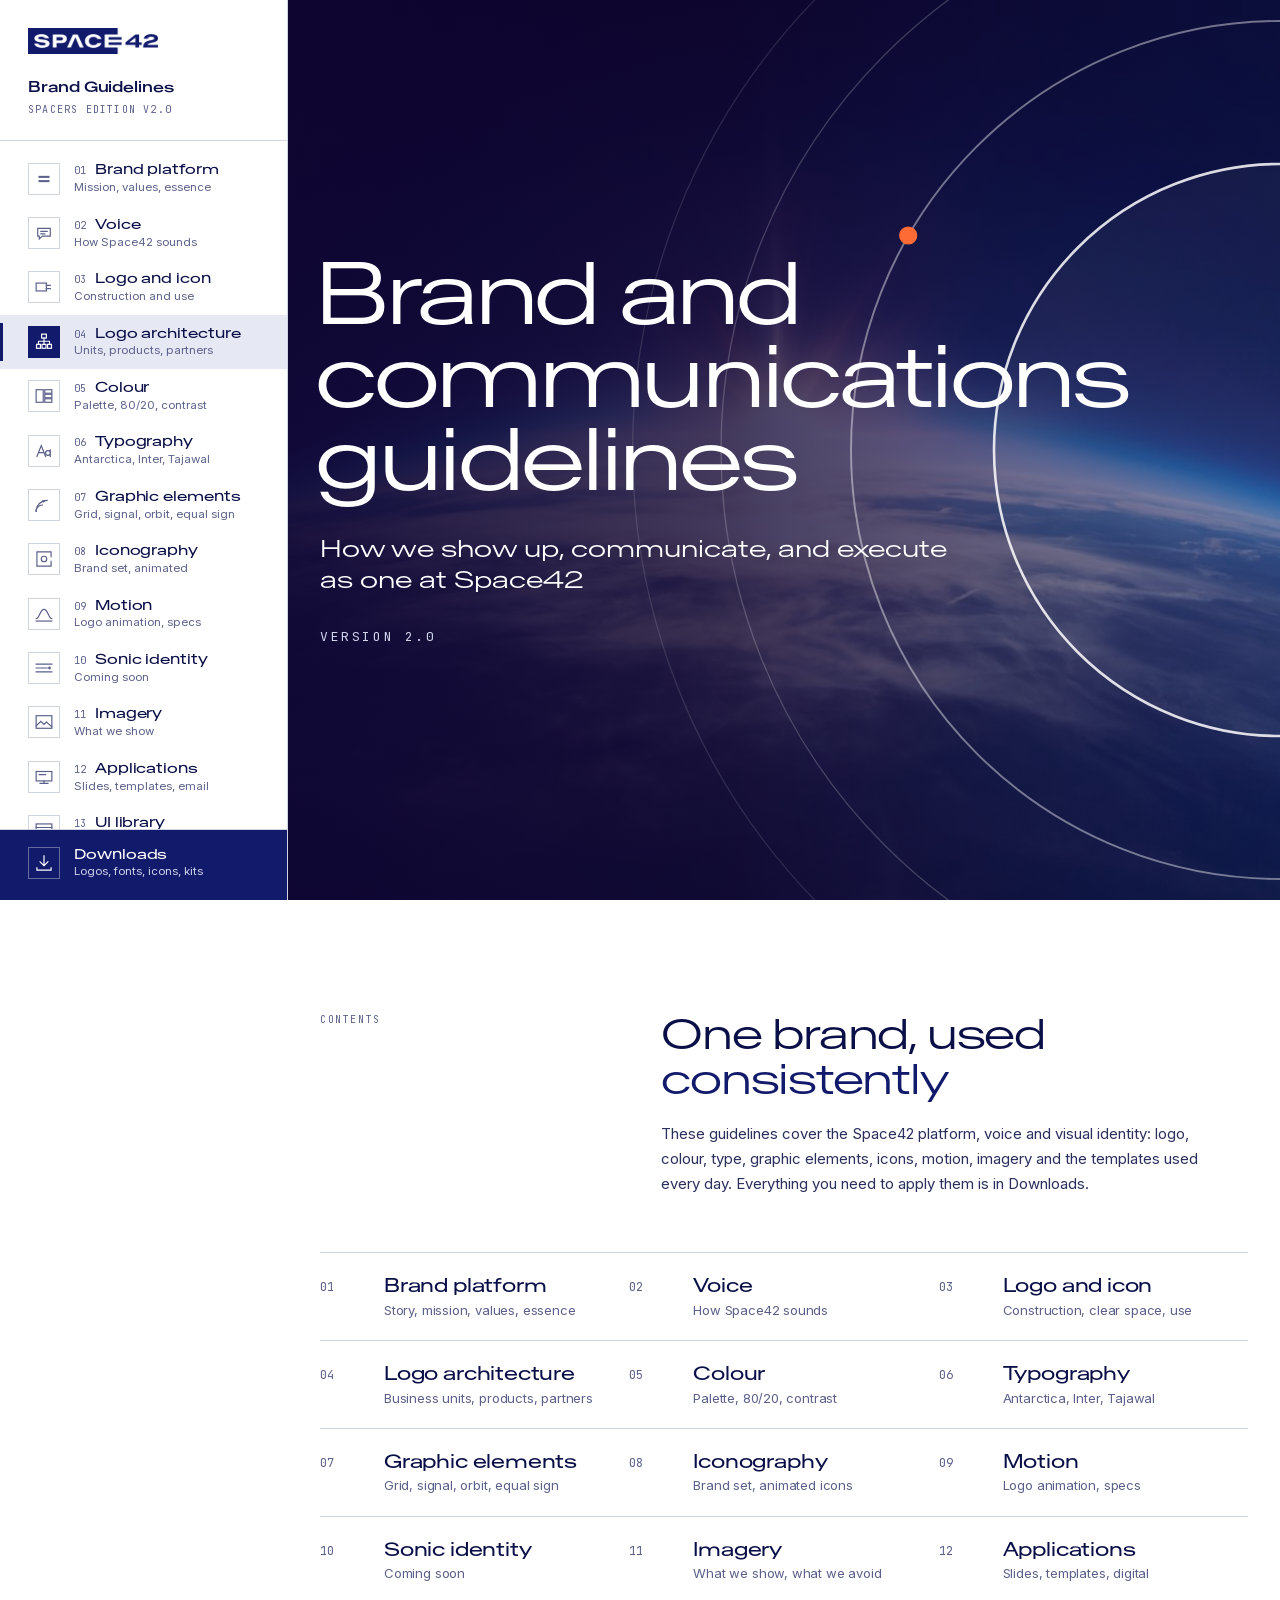
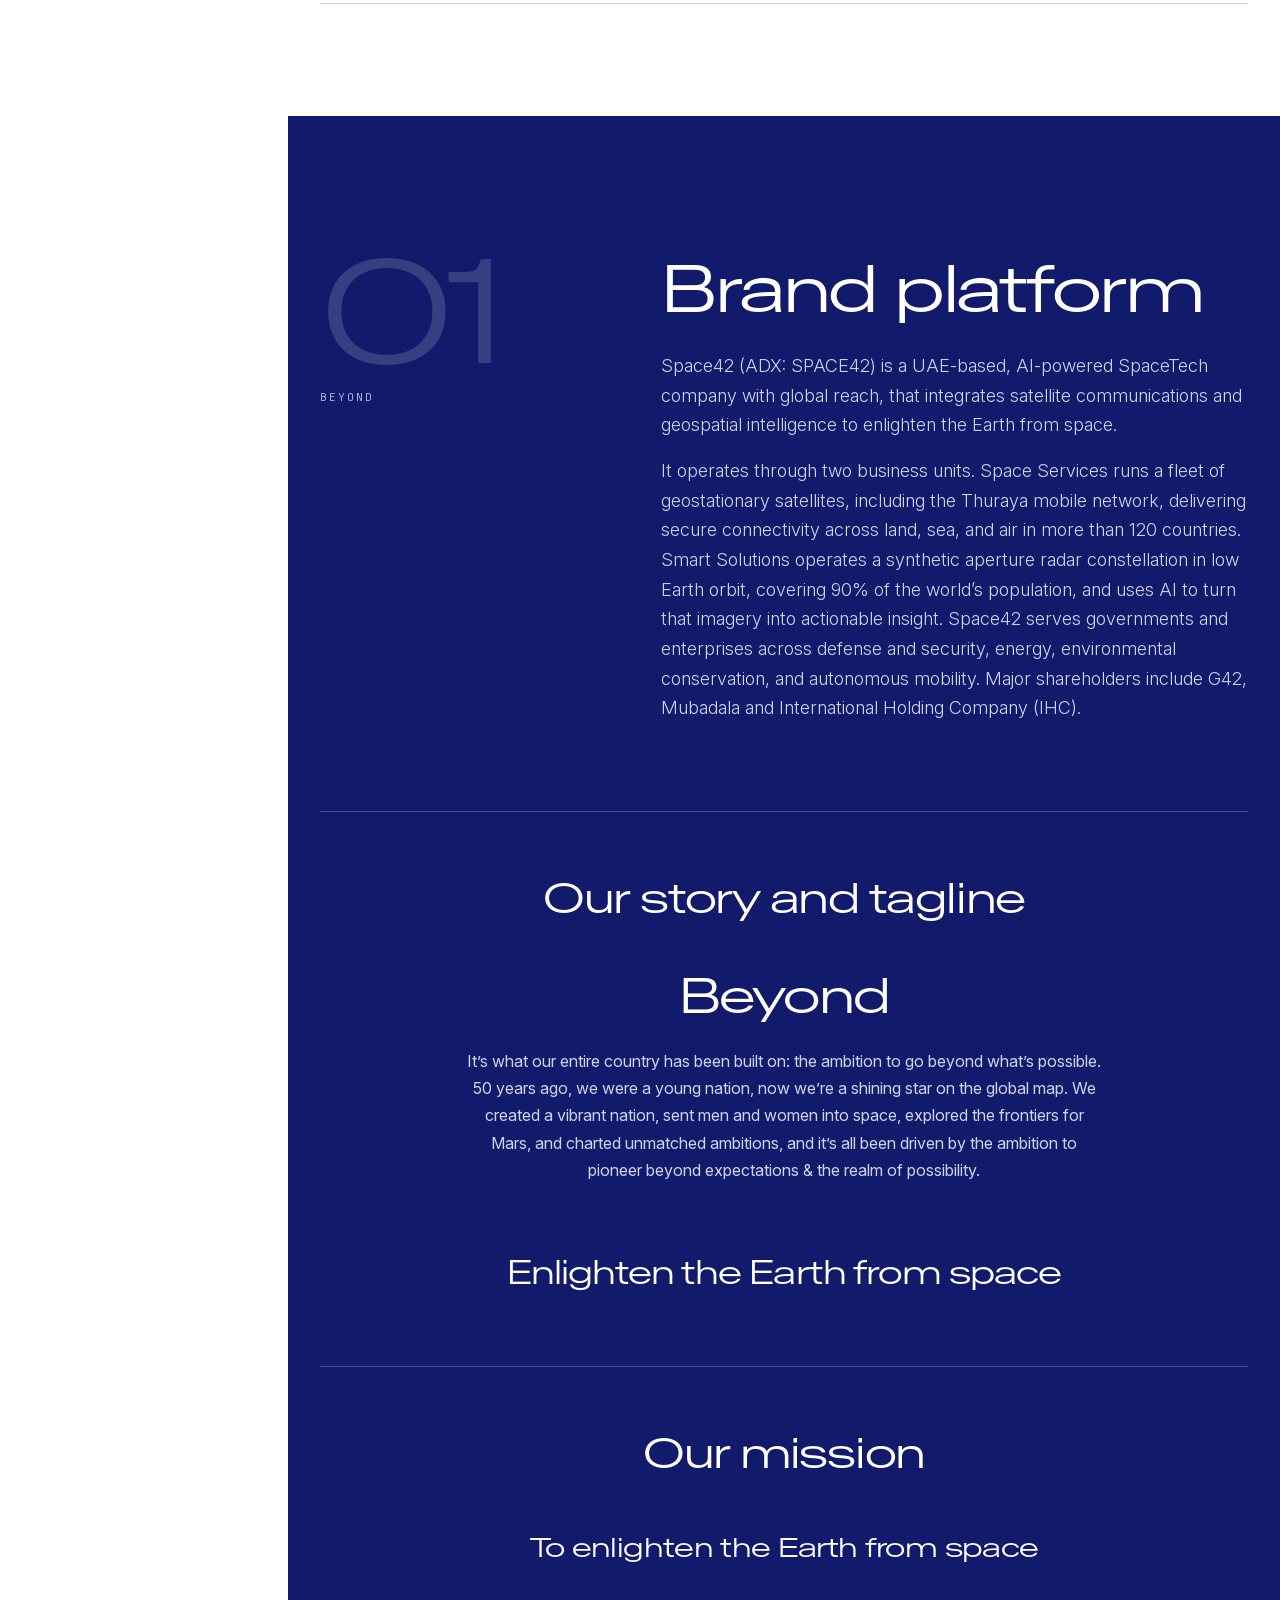
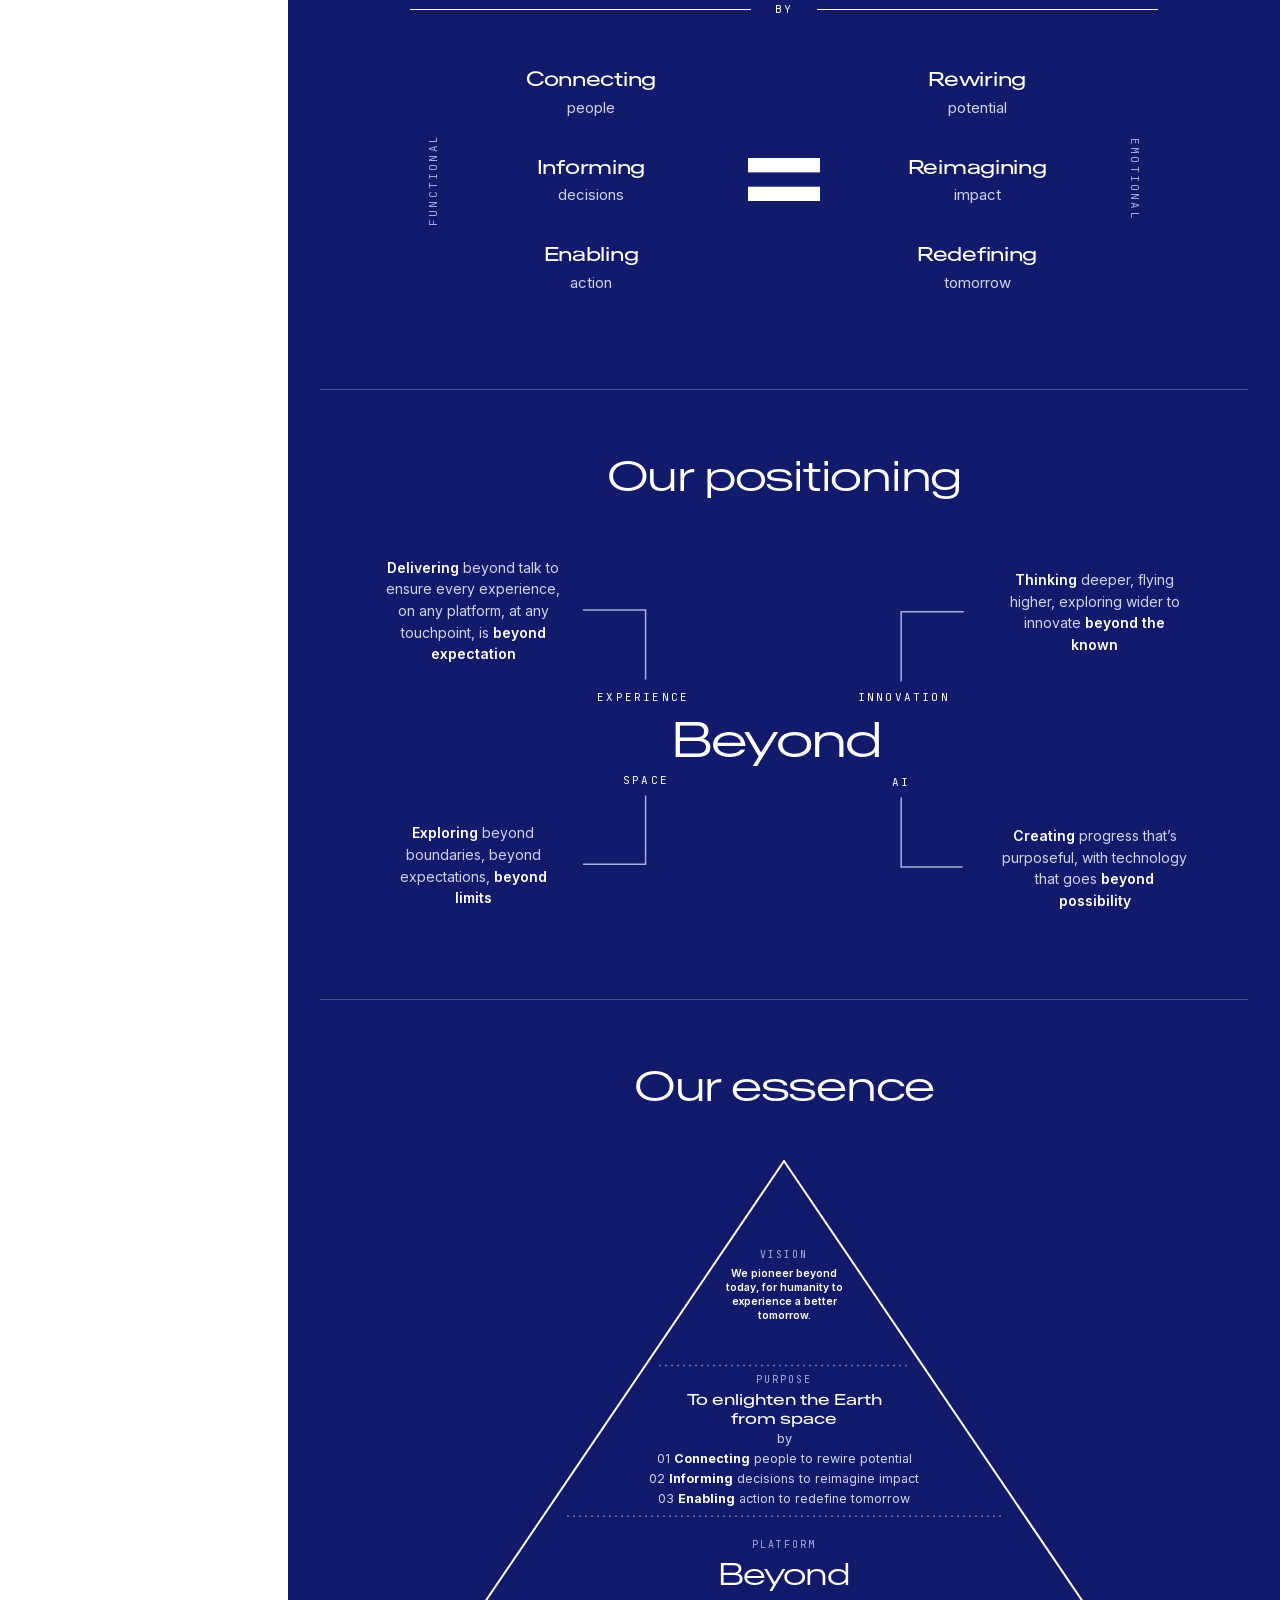
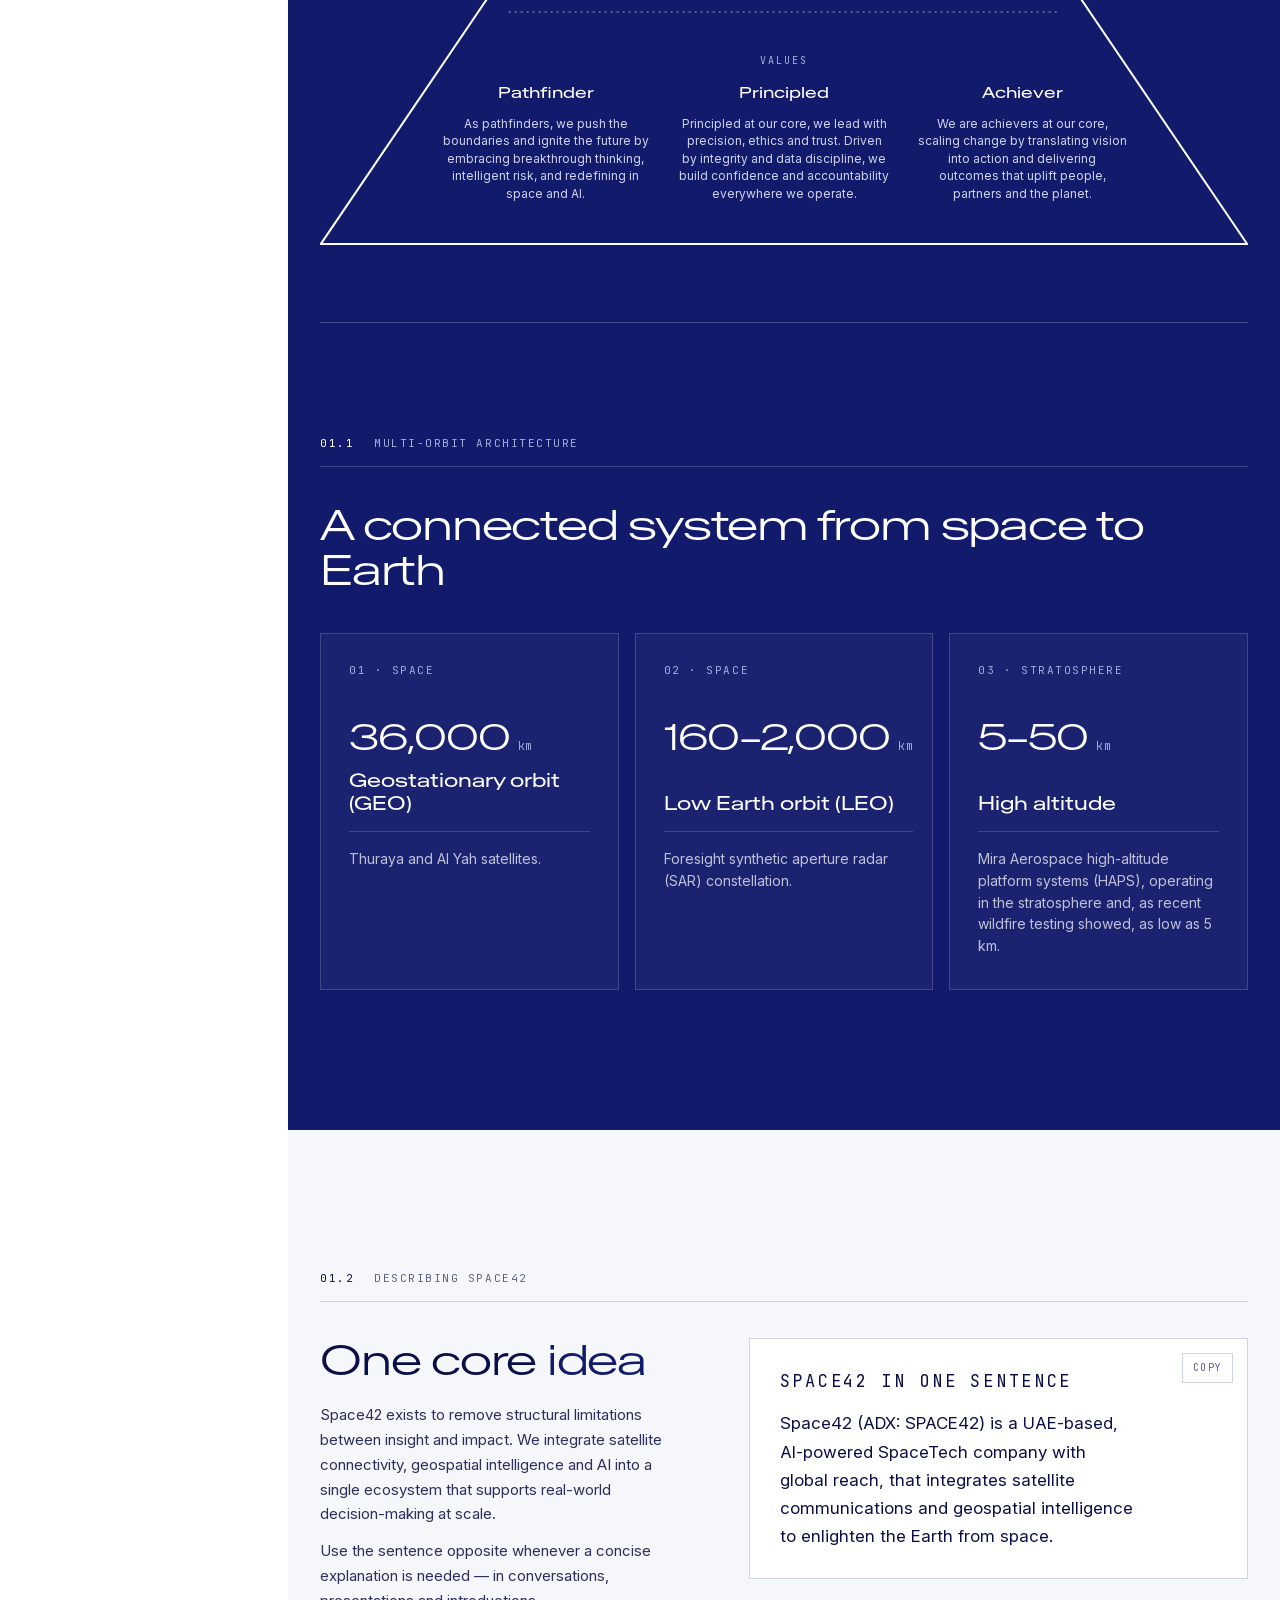
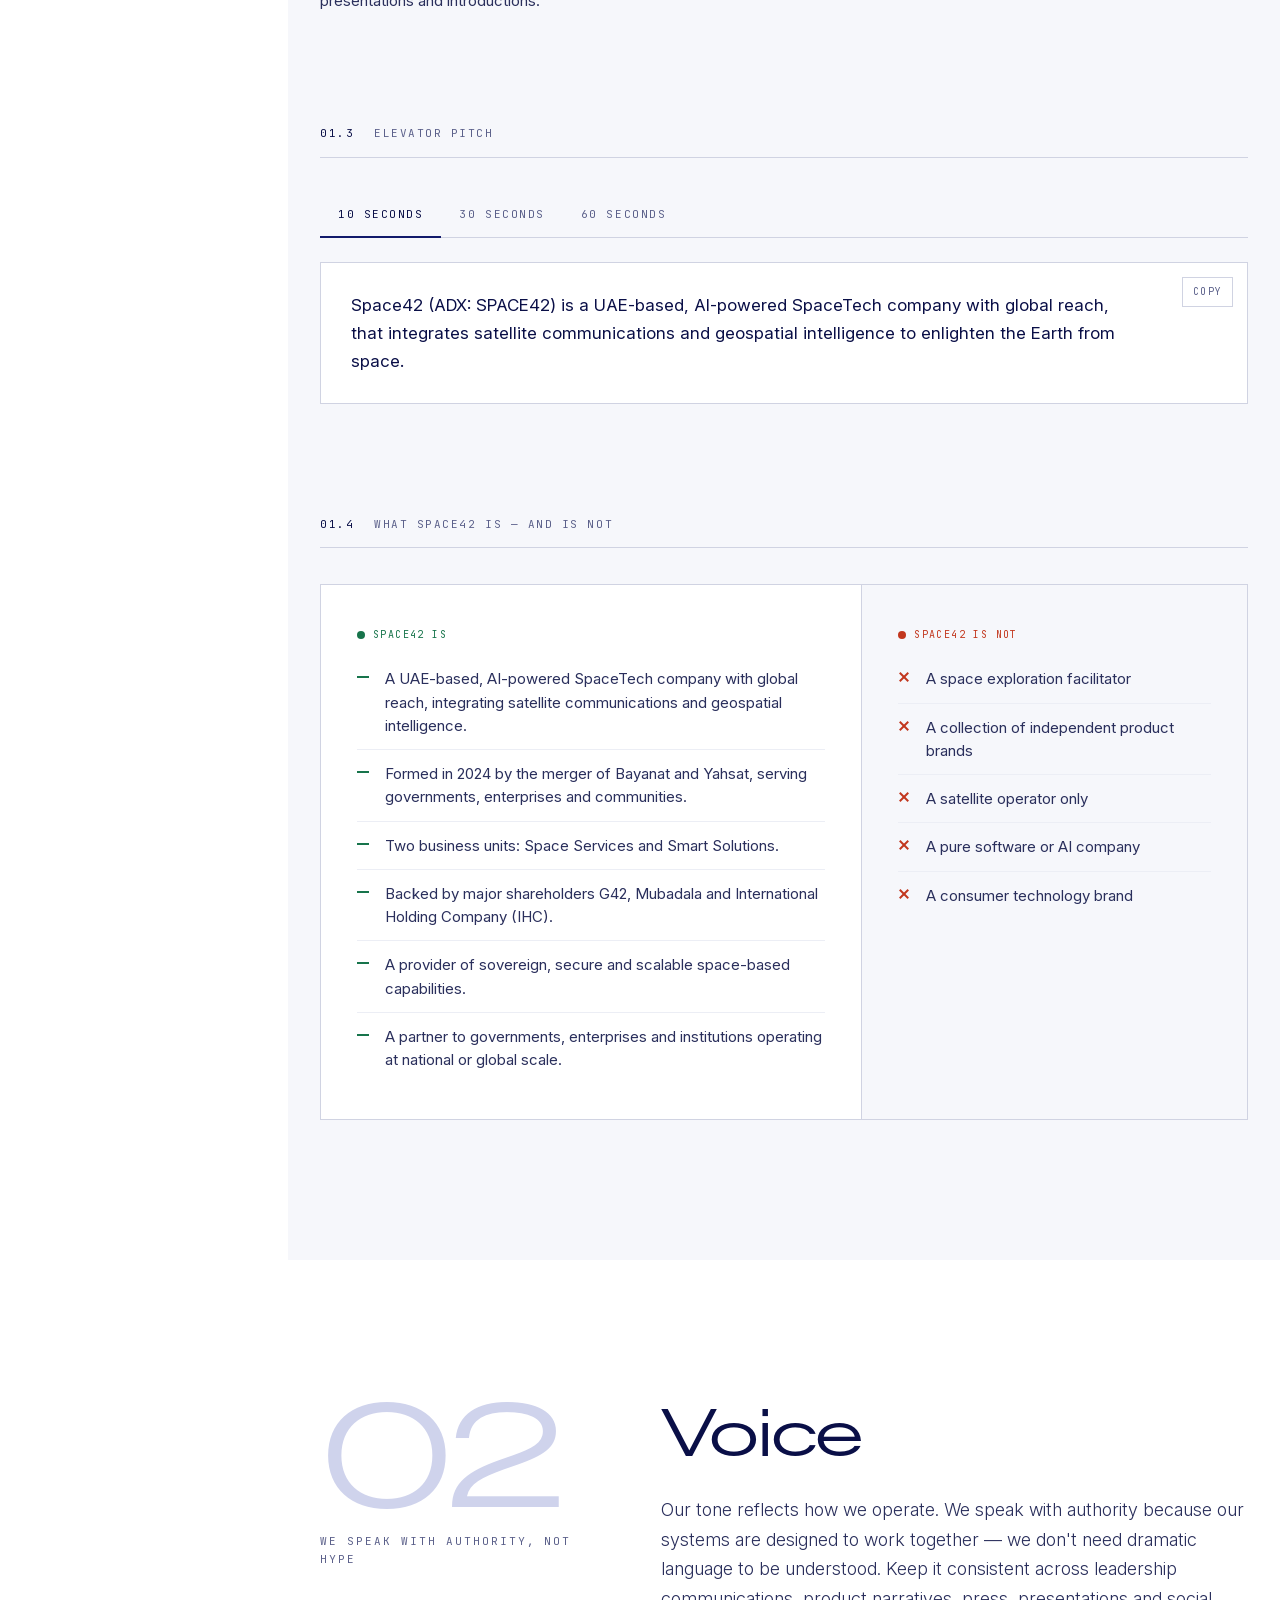
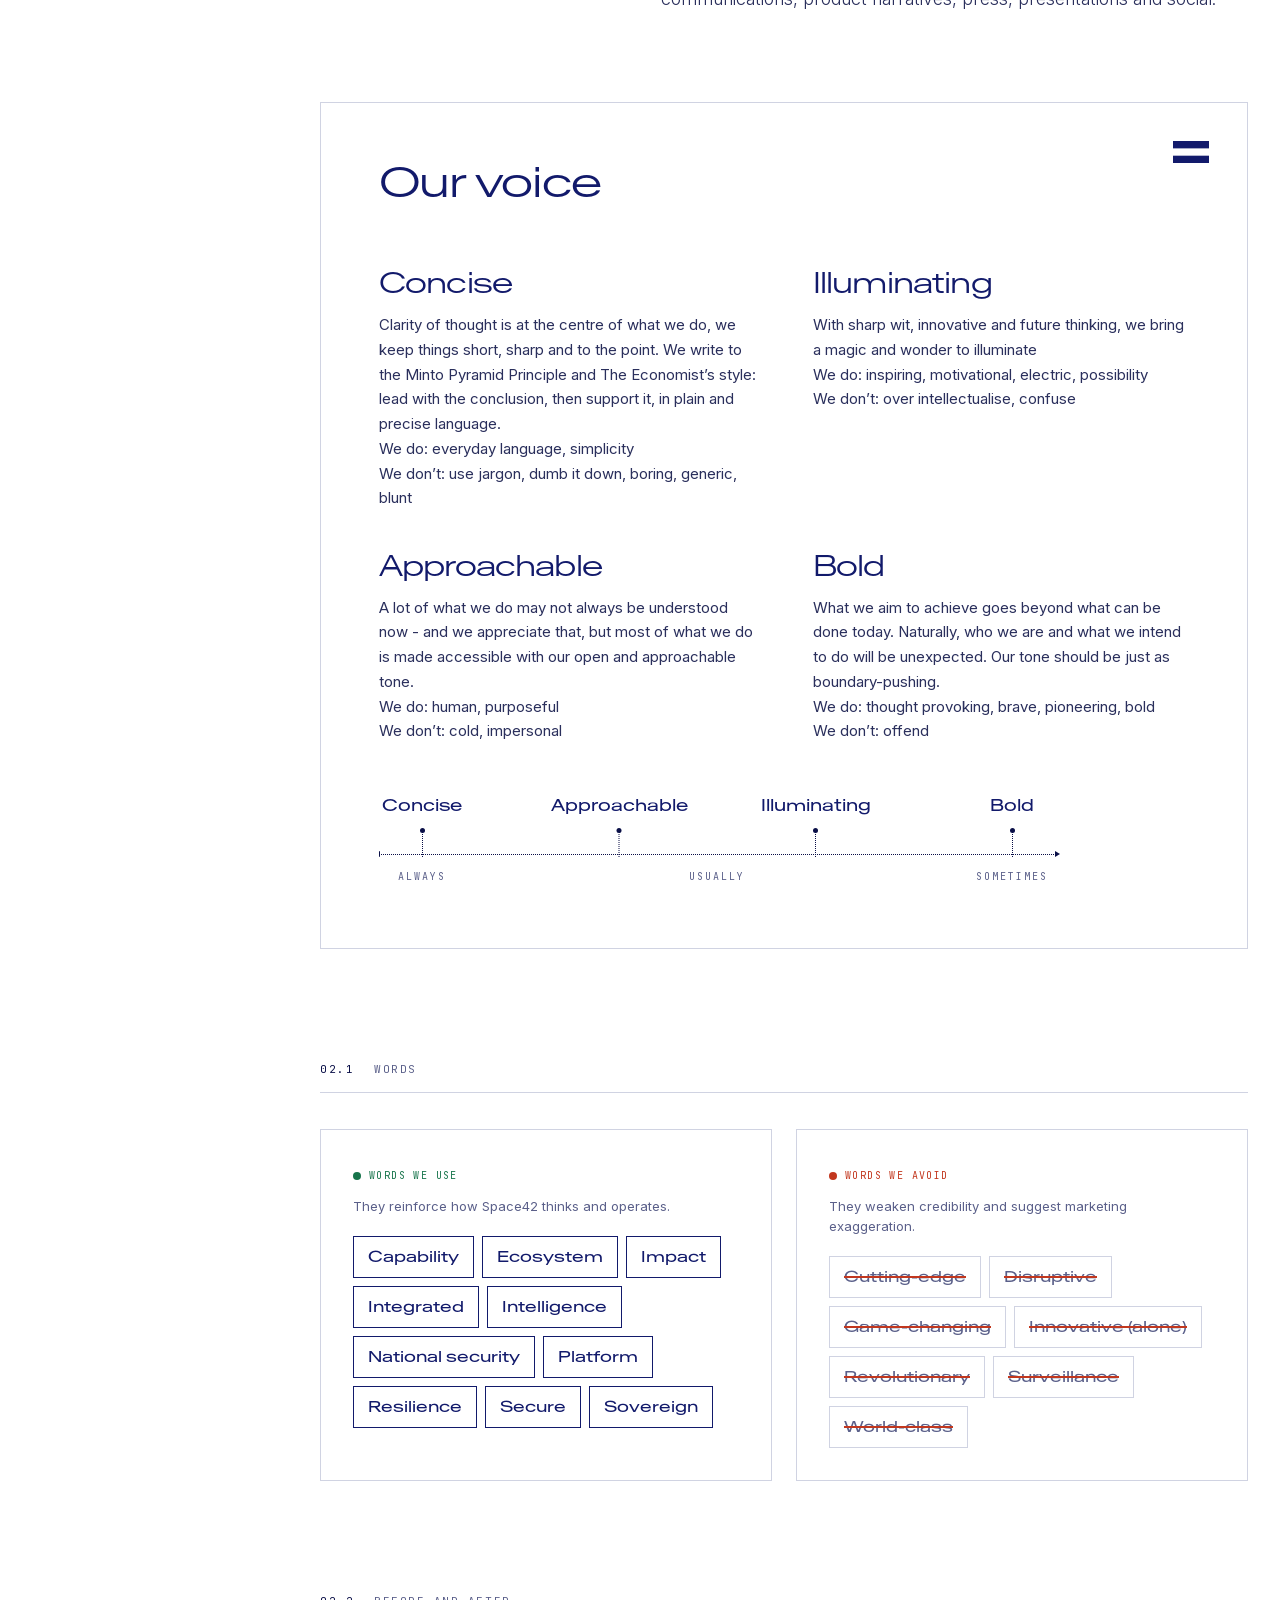
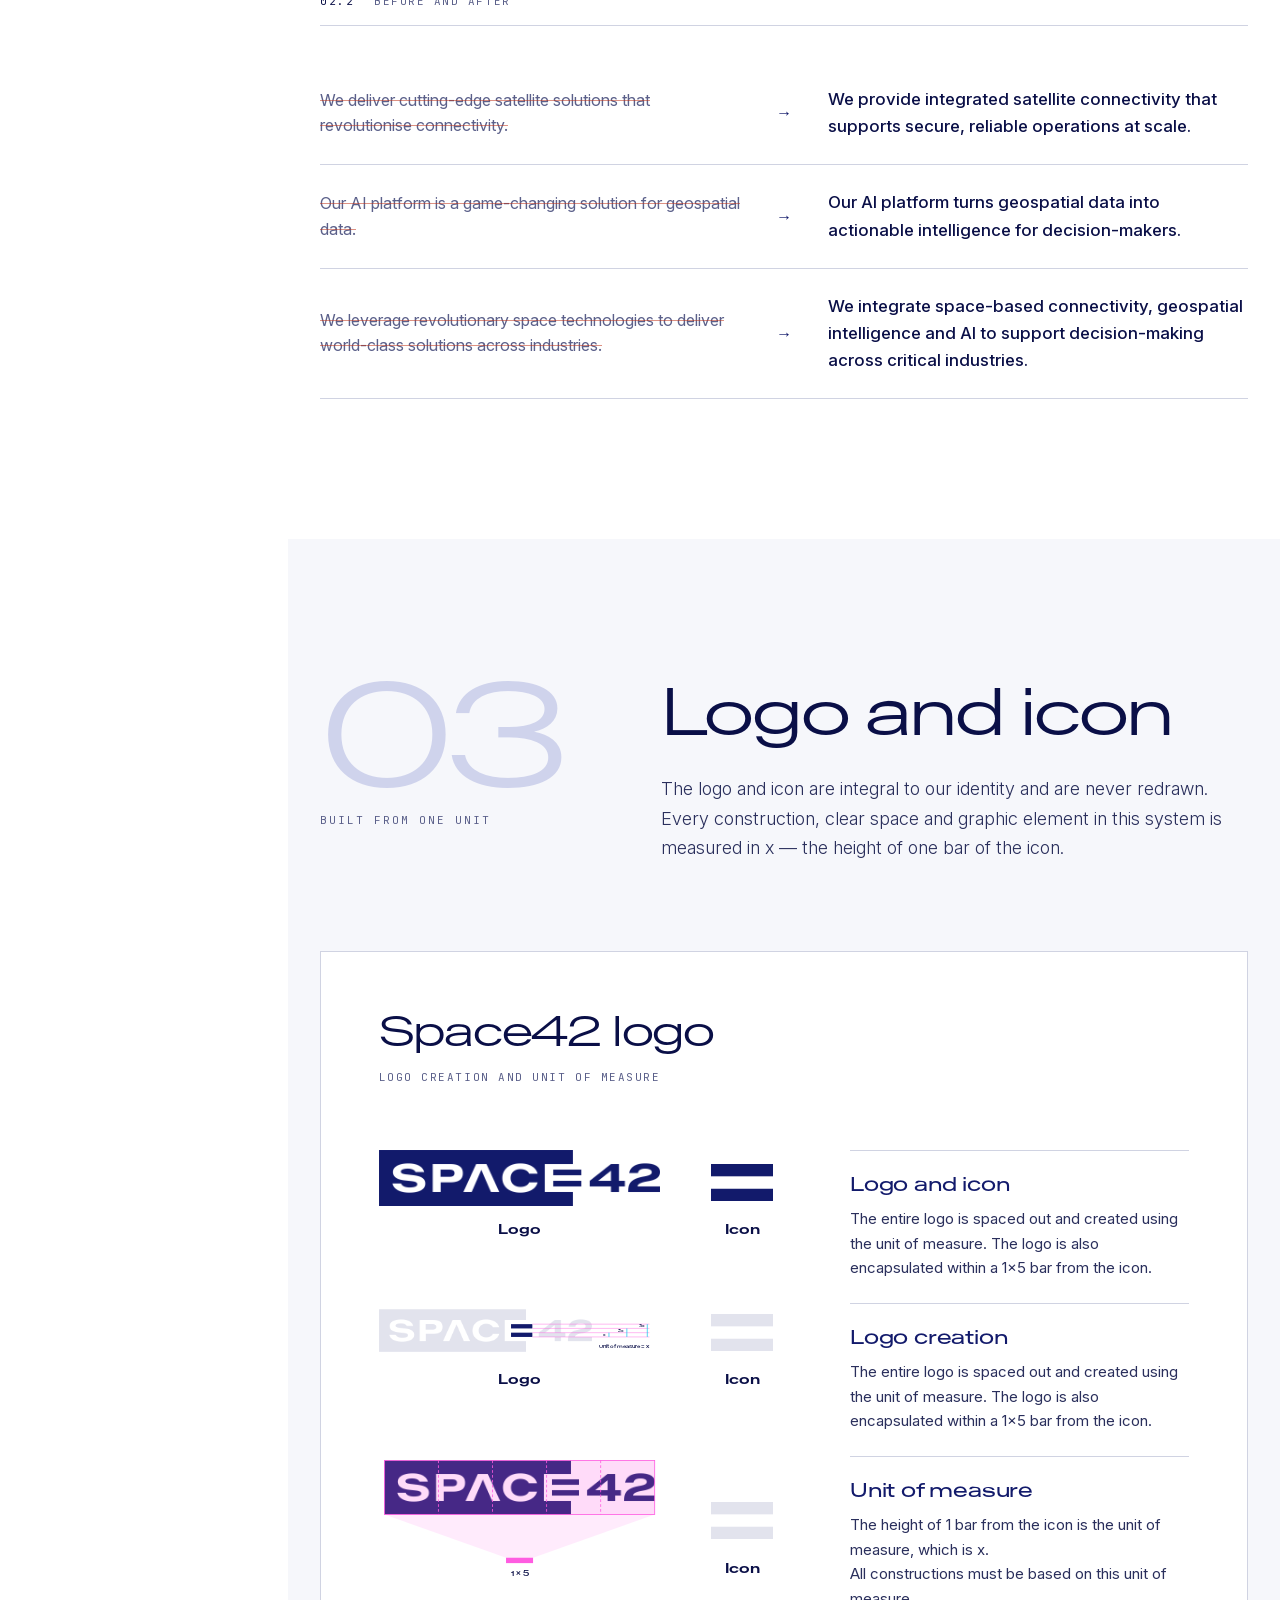
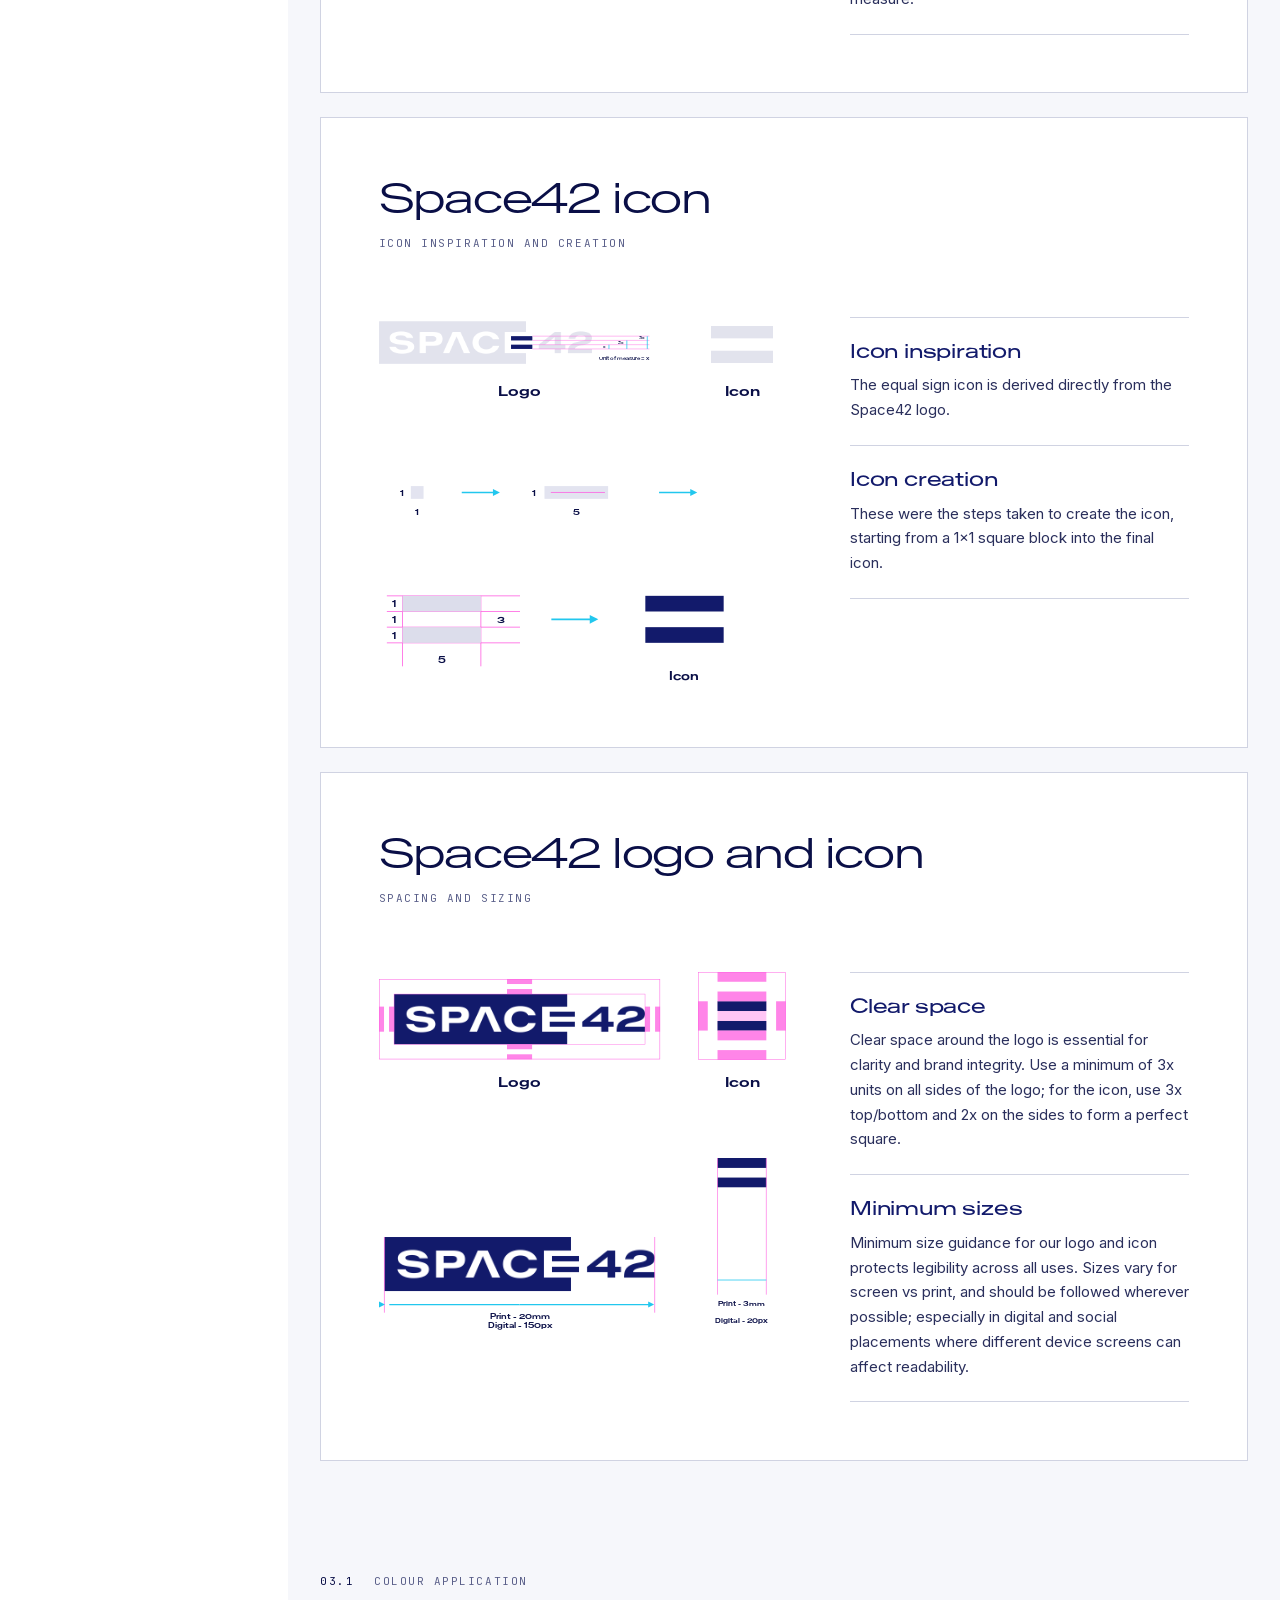
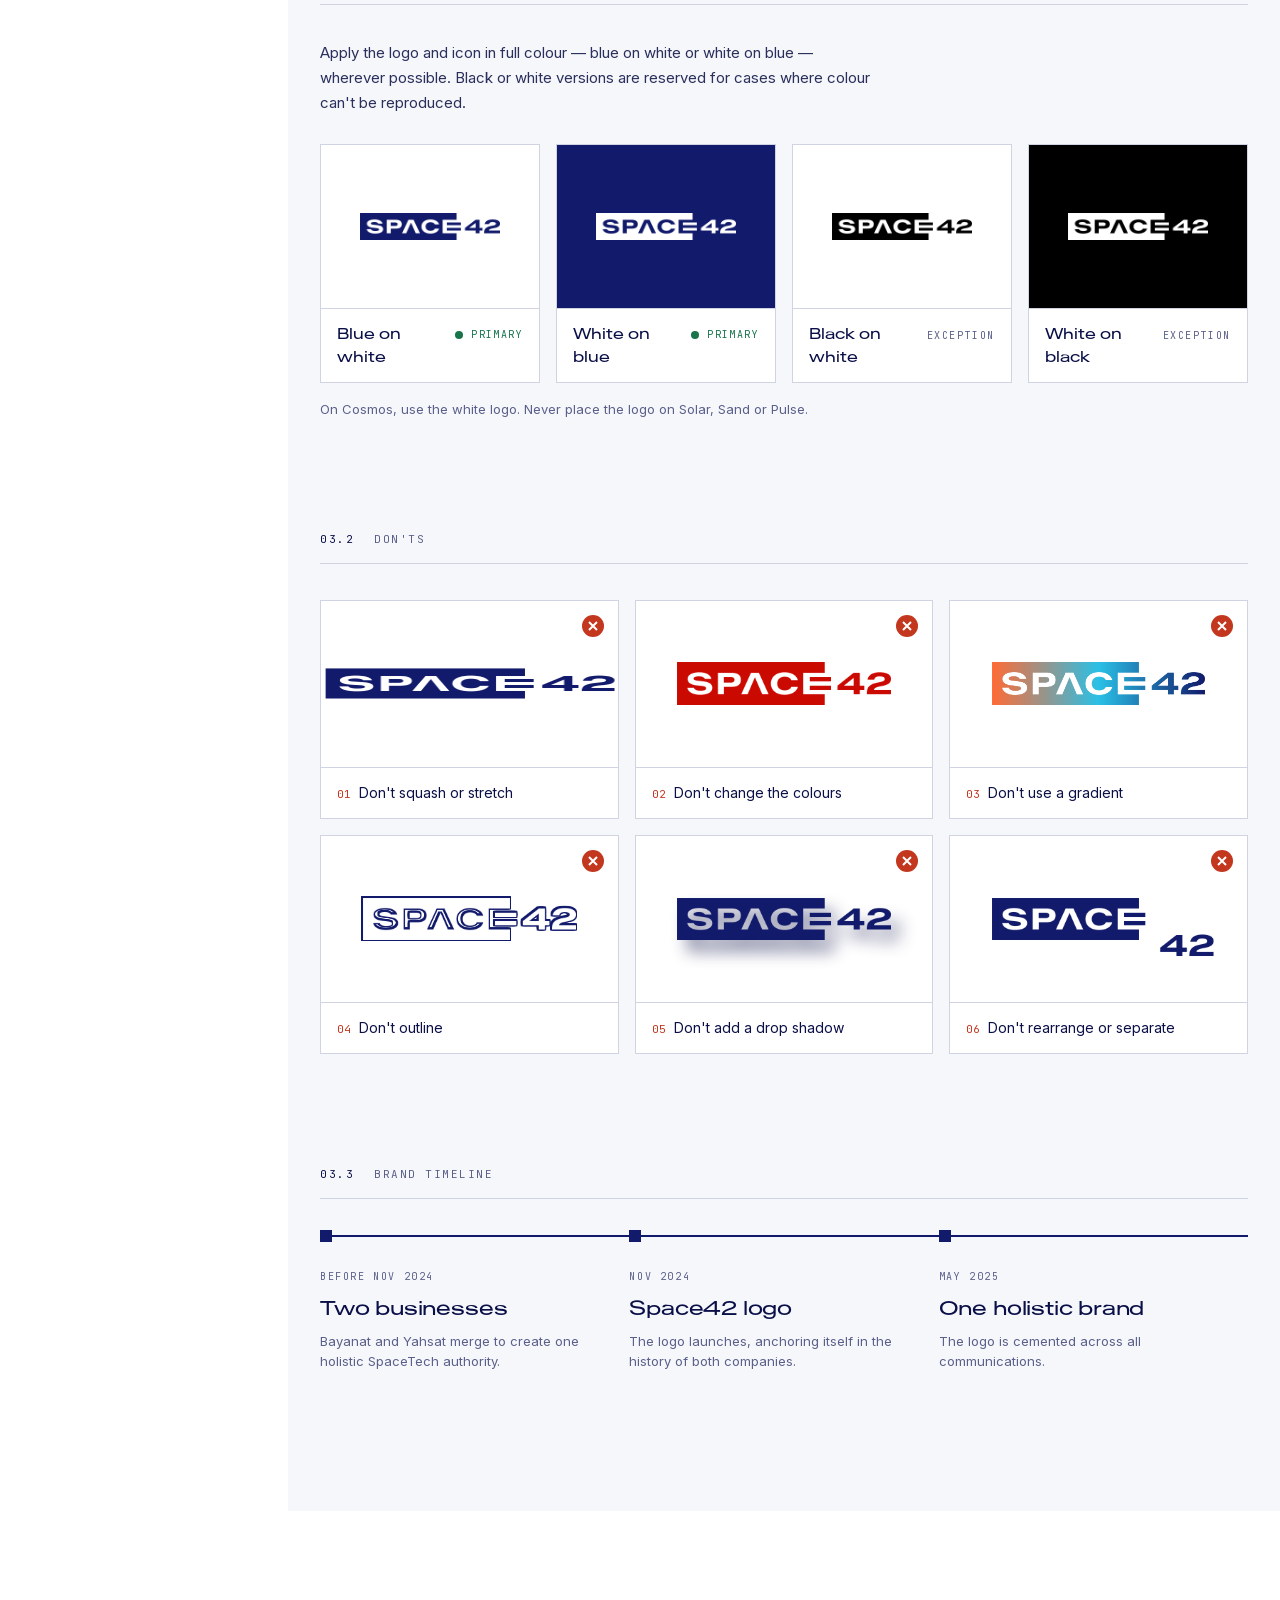
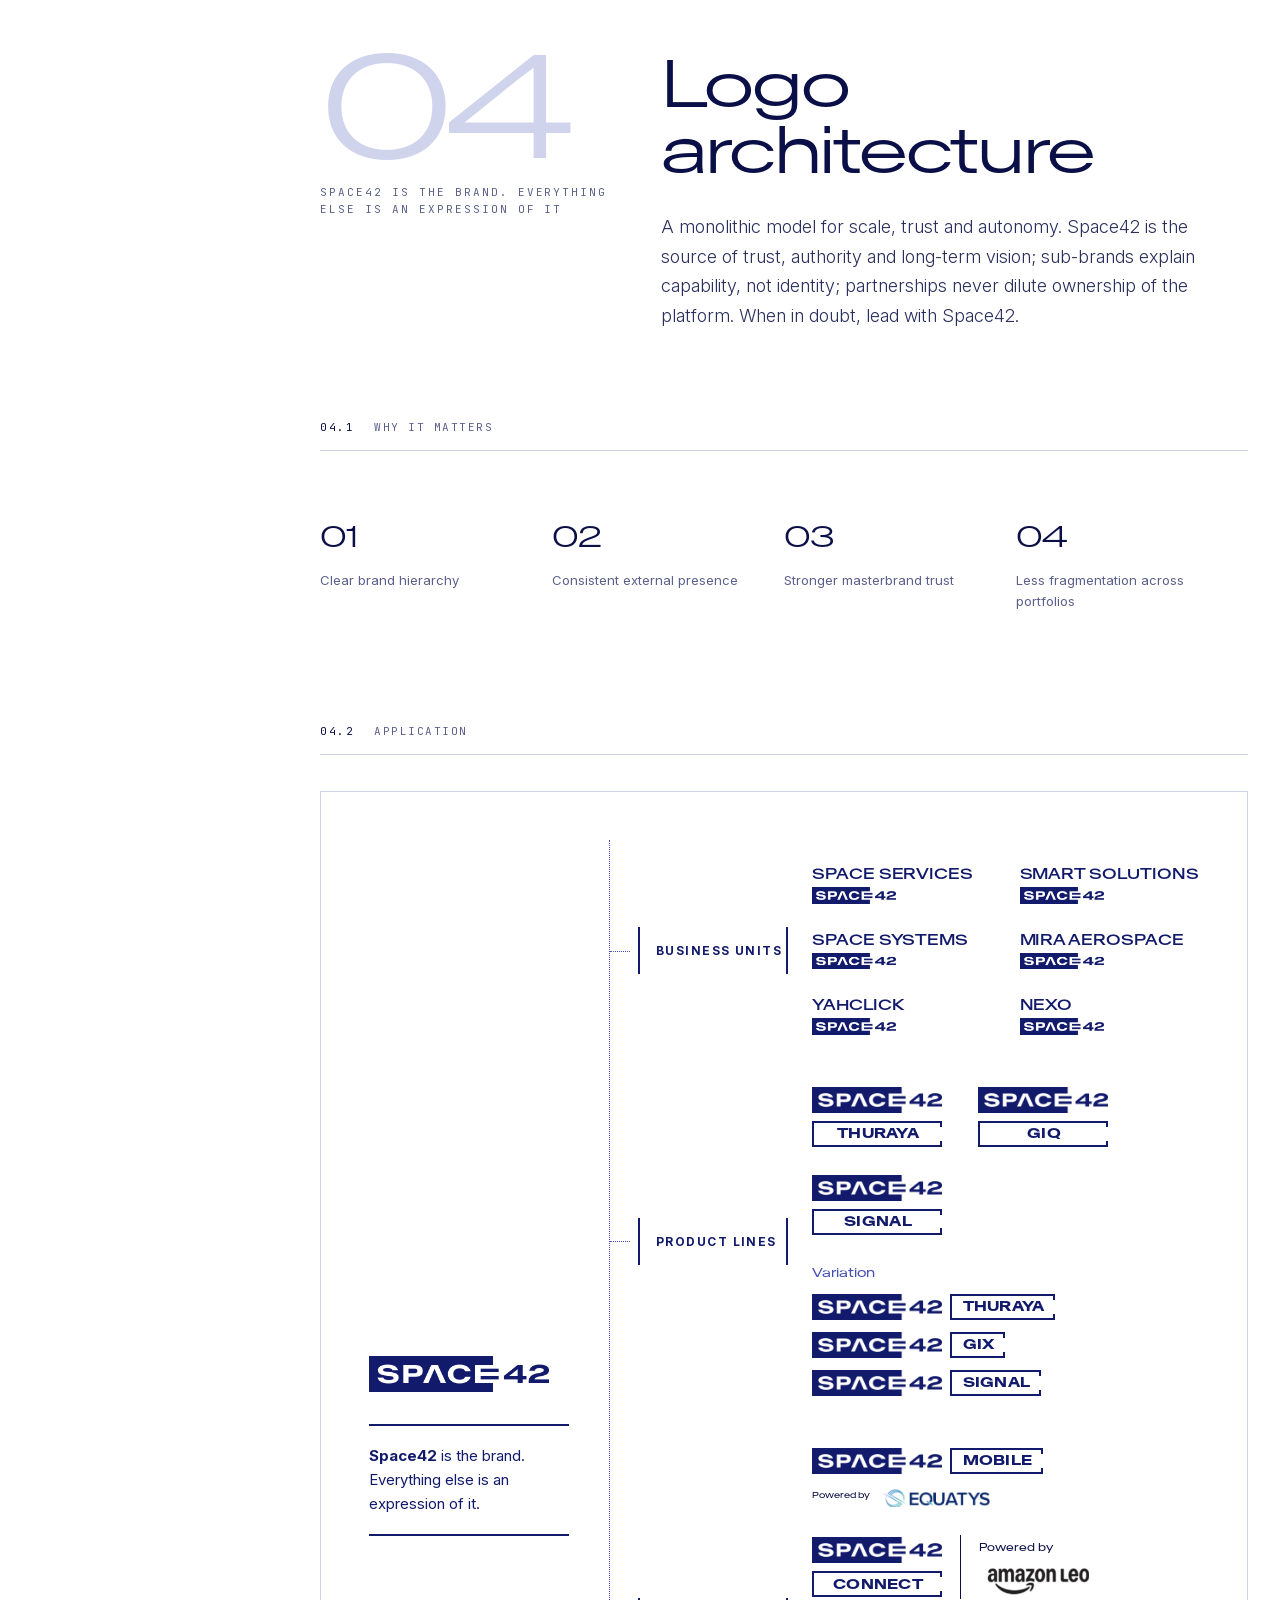
==== commit fd1c058e: "Add files via upload" ====
--- a/Brand Guidelines V2.html
+++ b/Brand Guidelines V2.html
@@ -98,6 +98,7 @@
       <a href="#imagery"><span class="side__ic"><svg viewBox="0 0 28 28" aria-hidden="true"><rect x="4" y="6" width="20" height="16" fill="none"/><path d="M4 19l6-6 4 4 3-3 7 6" fill="none"/></svg></span><span class="side__tx"><b><em>11</em>Imagery</b><small>What we show</small></span></a>
       <a href="#applications"><span class="side__ic"><svg viewBox="0 0 28 28" aria-hidden="true"><rect x="4" y="7" width="20" height="12" fill="none"/><path d="M14 19v3M9 22h10M8 11h8"/></svg></span><span class="side__tx"><b><em>12</em>Applications</b><small>Slides, templates, email</small></span></a>
       <a href="#ui-library"><span class="side__ic"><svg viewBox="0 0 28 28" aria-hidden="true"><rect x="4" y="5" width="20" height="18" fill="none"/><path d="M4 9.5h20M8 14h6M8 17.5h10"/></svg></span><span class="side__tx"><b><em>13</em>UI library</b><small>Components, data, maps</small></span></a>
+      <a href="#governance"><span class="side__ic"><svg viewBox="0 0 28 28" aria-hidden="true"><path d="M14 4l9 3.5v6.5c0 5.2-3.9 8.9-9 10-5.1-1.1-9-4.8-9-10V7.5z" fill="none"/><path d="M10 14l3 3 5-6" fill="none"/></svg></span><span class="side__tx"><b><em>14</em>Governance</b><small>Approvals, contacts</small></span></a>
     </nav>
     <a class="side__dl" href="#downloads"><span class="side__ic"><svg viewBox="0 0 28 28" aria-hidden="true"><path d="M14 5v12M9 12.5l5 5 5-5" fill="none"/><path d="M5 20v3h18v-3" fill="none"/></svg></span><span class="side__tx"><b>Downloads</b><small>Logos, fonts, icons, kits</small></span></a>
   </div>
@@ -289,8 +290,8 @@
     </div>
 
     <div class="plates">
-<article class="plate rv" id="logo-creation"><h3 class="plate__h">Space42 logo</h3><p class="plate__sub">Logo creation and unit of measure</p><div class="plate__body"><div class="l2"><div class="l2__v"><div class="lr"><div class="lr__c"><img src="space42-ds-v2/logo/screen/space42-logo-blue.png" alt="Space42 logo" class="lr__logo" loading="lazy" decoding="async" /><span class="cap">Logo</span></div><div class="lr__c lr__c--i"><img src="space42-ds-v2/logo/screen/equal-mark-blue.png" alt="" class="lr__eq" loading="lazy" decoding="async" /><span class="cap">Icon</span></div></div><div class="lr"><div class="lr__c"><svg class="cx " viewBox="0 0 66 12" role="img"><image href="space42-ds-v2/logo/screen/space42-logo-blue.png" x="0" y="1" width="50" height="10" opacity=".12"/><rect x="31" y="4.5" width="5" height="1" fill="#121A6B"/><rect x="31" y="6.5" width="5" height="1" fill="#121A6B"/><line x1="36" y1="4.5" x2="63.5" y2="4.5" stroke="#FF5CE1" stroke-width=".1"/><line x1="36" y1="5.5" x2="63.5" y2="5.5" stroke="#FF5CE1" stroke-width=".1"/><line x1="36" y1="6.5" x2="63.5" y2="6.5" stroke="#FF5CE1" stroke-width=".1"/><line x1="36" y1="7.5" x2="63.5" y2="7.5" stroke="#FF5CE1" stroke-width=".1"/><line x1="54" y1="6.5" x2="54" y2="7.5" stroke="#22C7EE" stroke-width=".18"/><text x="53.4" y="7.4" font-size="0.95" text-anchor="end" font-weight="500">x</text><line x1="58.2" y1="5.5" x2="58.2" y2="7.5" stroke="#22C7EE" stroke-width=".18"/><text x="57.6" y="7" font-size="0.95" text-anchor="end" font-weight="500">2x</text><line x1="63" y1="4.5" x2="63" y2="7.5" stroke="#22C7EE" stroke-width=".18"/><text x="62.4" y="6.4" font-size="0.95" text-anchor="end" font-weight="500">3x</text><text x="63.5" y="10" font-size="1.05" text-anchor="end" font-weight="500">Unit of measure = x</text></svg><span class="cap">Logo</span></div><div class="lr__c lr__c--i"><img src="space42-ds-v2/logo/screen/equal-mark-blue.png" alt="" class="lr__eq" style="opacity:.12" loading="lazy" decoding="async" /><span class="cap">Icon</span></div></div><div class="lr"><div class="lr__c"><svg class="cx " viewBox="0 0 52 23" role="img"><image href="space42-ds-v2/logo/screen/space42-logo-blue.png" x="1" y="1" width="50" height="10"/><rect x="1" y="1" width="50" height="10" fill="#FF5CE1" fill-opacity=".22" stroke="#FF5CE1" stroke-width=".15"/><line x1="11" y1="1" x2="11" y2="11" stroke="#FF5CE1" stroke-width=".15" stroke-dasharray=".5 .4"/><line x1="21" y1="1" x2="21" y2="11" stroke="#FF5CE1" stroke-width=".15" stroke-dasharray=".5 .4"/><line x1="31" y1="1" x2="31" y2="11" stroke="#FF5CE1" stroke-width=".15" stroke-dasharray=".5 .4"/><line x1="41" y1="1" x2="41" y2="11" stroke="#FF5CE1" stroke-width=".15" stroke-dasharray=".5 .4"/><polygon points="1,11 51,11 28.5,19 23.5,19" fill="#FF5CE1" fill-opacity=".12"/><rect x="23.5" y="19" width="5" height="1" fill="#FF5CE1"/><text x="26" y="22.4" font-size="1.3" text-anchor="middle" font-weight="500">1 × 5</text></svg><span class="cap"></span></div><div class="lr__c lr__c--i"><img src="space42-ds-v2/logo/screen/equal-mark-blue.png" alt="" class="lr__eq" style="opacity:.12" loading="lazy" decoding="async" /><span class="cap">Icon</span></div></div></div><div class="lt"><div class="lt__b"><p class="lt__k">Logo and icon</p><p class="lt__v">The entire logo is spaced out and created using the unit of measure. The logo is also encapsulated within a 1x5 bar from the icon.</p></div><div class="lt__b"><p class="lt__k">Logo creation</p><p class="lt__v">The entire logo is spaced out and created using the unit of measure. The logo is also encapsulated within a 1x5 bar from the icon.</p></div><div class="lt__b"><p class="lt__k">Unit of measure</p><p class="lt__v">The height of 1 bar from the icon is the unit of measure, which is x.<br/>All constructions must be based on this unit of measure.</p></div></div></div></div></article>
-<article class="plate rv" id="icon-creation"><h3 class="plate__h">Space42 icon</h3><p class="plate__sub">Icon inspiration and creation</p><div class="plate__body"><div class="l2"><div class="l2__v"><div class="lr"><div class="lr__c"><svg class="cx " viewBox="0 0 66 12" role="img"><image href="space42-ds-v2/logo/screen/space42-logo-blue.png" x="0" y="1" width="50" height="10" opacity=".12"/><rect x="31" y="4.5" width="5" height="1" fill="#121A6B"/><rect x="31" y="6.5" width="5" height="1" fill="#121A6B"/><line x1="36" y1="4.5" x2="63.5" y2="4.5" stroke="#FF5CE1" stroke-width=".1"/><line x1="36" y1="5.5" x2="63.5" y2="5.5" stroke="#FF5CE1" stroke-width=".1"/><line x1="36" y1="6.5" x2="63.5" y2="6.5" stroke="#FF5CE1" stroke-width=".1"/><line x1="36" y1="7.5" x2="63.5" y2="7.5" stroke="#FF5CE1" stroke-width=".1"/><line x1="54" y1="6.5" x2="54" y2="7.5" stroke="#22C7EE" stroke-width=".18"/><text x="53.4" y="7.4" font-size="0.95" text-anchor="end" font-weight="500">x</text><line x1="58.2" y1="5.5" x2="58.2" y2="7.5" stroke="#22C7EE" stroke-width=".18"/><text x="57.6" y="7" font-size="0.95" text-anchor="end" font-weight="500">2x</text><line x1="63" y1="4.5" x2="63" y2="7.5" stroke="#22C7EE" stroke-width=".18"/><text x="62.4" y="6.4" font-size="0.95" text-anchor="end" font-weight="500">3x</text><text x="63.5" y="10" font-size="1.05" text-anchor="end" font-weight="500">Unit of measure = x</text></svg><span class="cap">Logo</span></div><div class="lr__c lr__c--i"><img src="space42-ds-v2/logo/screen/equal-mark-blue.png" alt="" class="lr__eq" style="opacity:.12" loading="lazy" decoding="async" /><span class="cap">Icon</span></div></div><div class="lr lr--full"><svg class="cx " viewBox="0 0 64 9" role="img"><rect x="5" y="3" width="2" height="2" fill="#E3E4F0"/><text x="3.6" y="4.5" font-size="1.2" text-anchor="middle" font-weight="600">1</text><text x="6" y="7.6" font-size="1.2" text-anchor="middle" font-weight="600">1</text><line x1="13" y1="4" x2="18.2" y2="4" stroke="#22C7EE" stroke-width=".22"/><polygon points="19,4 17.9,3.45 17.9,4.55" fill="#22C7EE"/><rect x="26" y="3" width="10" height="2" fill="#E3E4F0"/><line x1="27" y1="4" x2="35.5" y2="4" stroke="#FF5CE1" stroke-width=".12"/><text x="24.4" y="4.5" font-size="1.2" text-anchor="middle" font-weight="600">1</text><text x="31" y="7.6" font-size="1.2" text-anchor="middle" font-weight="600">5</text><line x1="44" y1="4" x2="49.2" y2="4" stroke="#22C7EE" stroke-width=".22"/><polygon points="50,4 48.9,3.45 48.9,4.55" fill="#22C7EE"/></svg></div><div class="lr lr--full"><svg class="cx " viewBox="0 0 52 13" role="img"><line x1="1" y1="1" x2="18" y2="1" stroke="#FF5CE1" stroke-width=".1"/><line x1="1" y1="3" x2="18" y2="3" stroke="#FF5CE1" stroke-width=".1"/><line x1="1" y1="5" x2="18" y2="5" stroke="#FF5CE1" stroke-width=".1"/><line x1="1" y1="7" x2="18" y2="7" stroke="#FF5CE1" stroke-width=".1"/><line x1="3" y1="1" x2="3" y2="10" stroke="#FF5CE1" stroke-width=".1"/><line x1="13" y1="1" x2="13" y2="10" stroke="#FF5CE1" stroke-width=".1"/><rect x="3" y="1" width="10" height="2" fill="#DCDDEB"/><rect x="3" y="5" width="10" height="2" fill="#DCDDEB"/><text x="1.9" y="2.45" font-size="1.1" text-anchor="middle" font-weight="600">1</text><text x="1.9" y="4.45" font-size="1.1" text-anchor="middle" font-weight="600">1</text><text x="1.9" y="6.45" font-size="1.1" text-anchor="middle" font-weight="600">1</text><text x="15.6" y="4.45" font-size="1.1" text-anchor="middle" font-weight="600">3</text><text x="8" y="9.6" font-size="1.1" text-anchor="middle" font-weight="600">5</text><line x1="22" y1="4" x2="27.2" y2="4" stroke="#22C7EE" stroke-width=".22"/><polygon points="28,4 26.9,3.45 26.9,4.55" fill="#22C7EE"/><rect x="34" y="1" width="10" height="2" fill="#121A6B"/><rect x="34" y="5" width="10" height="2" fill="#121A6B"/><text x="39" y="11.8" font-size="1.4" text-anchor="middle" font-weight="600">Icon</text></svg></div></div><div class="lt"><div class="lt__b"><p class="lt__k">Icon inspiration</p><p class="lt__v">The equal sign icon is derived directly from the Space42 logo.</p></div><div class="lt__b"><p class="lt__k">Icon creation</p><p class="lt__v">These were the steps taken to create the icon, starting from a 1x1 square block into the final icon.</p></div></div></div></div></article>
+<article class="plate rv" id="logo-creation"><h3 class="plate__h">Space42 logo</h3><p class="plate__sub">Logo creation and unit of measure</p><div class="plate__body"><div class="l2"><div class="l2__v"><div class="lr"><div class="lr__c"><img src="space42-ds-v2/logo/screen/space42-logo-blue.png" alt="Space42 logo" class="lr__logo" loading="lazy" decoding="async" /><span class="cap">Logo</span></div><div class="lr__c lr__c--i"><img src="space42-ds-v2/logo/screen/equal-mark-blue.png" alt="" class="lr__eq" loading="lazy" decoding="async" /><span class="cap">Icon</span></div></div><div class="lr"><div class="lr__c"><svg class="cx " viewBox="0 0 66 12" role="img"><image href="space42-ds-v2/logo/screen/space42-logo-blue.png" x="0" y="1" width="50" height="10" opacity=".12"/><rect x="31" y="4.5" width="5" height="1" fill="#121A6B"/><rect x="31" y="6.5" width="5" height="1" fill="#121A6B"/><line x1="36" y1="4.5" x2="63.5" y2="4.5" stroke="#FF5CE1" stroke-width=".1"/><line x1="36" y1="5.5" x2="63.5" y2="5.5" stroke="#FF5CE1" stroke-width=".1"/><line x1="36" y1="6.5" x2="63.5" y2="6.5" stroke="#FF5CE1" stroke-width=".1"/><line x1="36" y1="7.5" x2="63.5" y2="7.5" stroke="#FF5CE1" stroke-width=".1"/><line x1="54" y1="6.5" x2="54" y2="7.5" stroke="#22C7EE" stroke-width=".18"/><text x="53.4" y="7.27" font-size="0.8" text-anchor="end" font-weight="500">x</text><line x1="58.2" y1="5.5" x2="58.2" y2="7.5" stroke="#22C7EE" stroke-width=".18"/><text x="57.6" y="6.27" font-size="0.8" text-anchor="end" font-weight="500">2x</text><line x1="63" y1="4.5" x2="63" y2="7.5" stroke="#22C7EE" stroke-width=".18"/><text x="62.4" y="5.27" font-size="0.8" text-anchor="end" font-weight="500">3x</text><text x="63.5" y="10" font-size="1.05" text-anchor="end" font-weight="500">Unit of measure = x</text></svg><span class="cap">Logo</span></div><div class="lr__c lr__c--i"><img src="space42-ds-v2/logo/screen/equal-mark-blue.png" alt="" class="lr__eq" style="opacity:.12" loading="lazy" decoding="async" /><span class="cap">Icon</span></div></div><div class="lr"><div class="lr__c"><svg class="cx " viewBox="0 0 52 23" role="img"><image href="space42-ds-v2/logo/screen/space42-logo-blue.png" x="1" y="1" width="50" height="10"/><rect x="1" y="1" width="50" height="10" fill="#FF5CE1" fill-opacity=".22" stroke="#FF5CE1" stroke-width=".15"/><line x1="11" y1="1" x2="11" y2="11" stroke="#FF5CE1" stroke-width=".15" stroke-dasharray=".5 .4"/><line x1="21" y1="1" x2="21" y2="11" stroke="#FF5CE1" stroke-width=".15" stroke-dasharray=".5 .4"/><line x1="31" y1="1" x2="31" y2="11" stroke="#FF5CE1" stroke-width=".15" stroke-dasharray=".5 .4"/><line x1="41" y1="1" x2="41" y2="11" stroke="#FF5CE1" stroke-width=".15" stroke-dasharray=".5 .4"/><polygon points="1,11 51,11 28.5,19 23.5,19" fill="#FF5CE1" fill-opacity=".12"/><rect x="23.5" y="19" width="5" height="1" fill="#FF5CE1"/><text x="26" y="22.4" font-size="1.3" text-anchor="middle" font-weight="500">1 × 5</text></svg><span class="cap"></span></div><div class="lr__c lr__c--i"><img src="space42-ds-v2/logo/screen/equal-mark-blue.png" alt="" class="lr__eq" style="opacity:.12" loading="lazy" decoding="async" /><span class="cap">Icon</span></div></div></div><div class="lt"><div class="lt__b"><p class="lt__k">Logo and icon</p><p class="lt__v">The entire logo is spaced out and created using the unit of measure. The logo is also encapsulated within a 1x5 bar from the icon.</p></div><div class="lt__b"><p class="lt__k">Logo creation</p><p class="lt__v">The entire logo is spaced out and created using the unit of measure. The logo is also encapsulated within a 1x5 bar from the icon.</p></div><div class="lt__b"><p class="lt__k">Unit of measure</p><p class="lt__v">The height of 1 bar from the icon is the unit of measure, which is x.<br/>All constructions must be based on this unit of measure.</p></div></div></div></div></article>
+<article class="plate rv" id="icon-creation"><h3 class="plate__h">Space42 icon</h3><p class="plate__sub">Icon inspiration and creation</p><div class="plate__body"><div class="l2"><div class="l2__v"><div class="lr"><div class="lr__c"><svg class="cx " viewBox="0 0 66 12" role="img"><image href="space42-ds-v2/logo/screen/space42-logo-blue.png" x="0" y="1" width="50" height="10" opacity=".12"/><rect x="31" y="4.5" width="5" height="1" fill="#121A6B"/><rect x="31" y="6.5" width="5" height="1" fill="#121A6B"/><line x1="36" y1="4.5" x2="63.5" y2="4.5" stroke="#FF5CE1" stroke-width=".1"/><line x1="36" y1="5.5" x2="63.5" y2="5.5" stroke="#FF5CE1" stroke-width=".1"/><line x1="36" y1="6.5" x2="63.5" y2="6.5" stroke="#FF5CE1" stroke-width=".1"/><line x1="36" y1="7.5" x2="63.5" y2="7.5" stroke="#FF5CE1" stroke-width=".1"/><line x1="54" y1="6.5" x2="54" y2="7.5" stroke="#22C7EE" stroke-width=".18"/><text x="53.4" y="7.27" font-size="0.8" text-anchor="end" font-weight="500">x</text><line x1="58.2" y1="5.5" x2="58.2" y2="7.5" stroke="#22C7EE" stroke-width=".18"/><text x="57.6" y="6.27" font-size="0.8" text-anchor="end" font-weight="500">2x</text><line x1="63" y1="4.5" x2="63" y2="7.5" stroke="#22C7EE" stroke-width=".18"/><text x="62.4" y="5.27" font-size="0.8" text-anchor="end" font-weight="500">3x</text><text x="63.5" y="10" font-size="1.05" text-anchor="end" font-weight="500">Unit of measure = x</text></svg><span class="cap">Logo</span></div><div class="lr__c lr__c--i"><img src="space42-ds-v2/logo/screen/equal-mark-blue.png" alt="" class="lr__eq" style="opacity:.12" loading="lazy" decoding="async" /><span class="cap">Icon</span></div></div><div class="lr lr--full"><svg class="cx " viewBox="0 0 64 9" role="img"><rect x="5" y="3" width="2" height="2" fill="#E3E4F0"/><text x="3.6" y="4.5" font-size="1.2" text-anchor="middle" font-weight="600">1</text><text x="6" y="7.6" font-size="1.2" text-anchor="middle" font-weight="600">1</text><line x1="13" y1="4" x2="18.2" y2="4" stroke="#22C7EE" stroke-width=".22"/><polygon points="19,4 17.9,3.45 17.9,4.55" fill="#22C7EE"/><rect x="26" y="3" width="10" height="2" fill="#E3E4F0"/><line x1="27" y1="4" x2="35.5" y2="4" stroke="#FF5CE1" stroke-width=".12"/><text x="24.4" y="4.5" font-size="1.2" text-anchor="middle" font-weight="600">1</text><text x="31" y="7.6" font-size="1.2" text-anchor="middle" font-weight="600">5</text><line x1="44" y1="4" x2="49.2" y2="4" stroke="#22C7EE" stroke-width=".22"/><polygon points="50,4 48.9,3.45 48.9,4.55" fill="#22C7EE"/></svg></div><div class="lr lr--full"><svg class="cx " viewBox="0 0 52 13" role="img"><line x1="1" y1="1" x2="18" y2="1" stroke="#FF5CE1" stroke-width=".1"/><line x1="1" y1="3" x2="18" y2="3" stroke="#FF5CE1" stroke-width=".1"/><line x1="1" y1="5" x2="18" y2="5" stroke="#FF5CE1" stroke-width=".1"/><line x1="1" y1="7" x2="18" y2="7" stroke="#FF5CE1" stroke-width=".1"/><line x1="3" y1="1" x2="3" y2="10" stroke="#FF5CE1" stroke-width=".1"/><line x1="13" y1="1" x2="13" y2="10" stroke="#FF5CE1" stroke-width=".1"/><rect x="3" y="1" width="10" height="2" fill="#DCDDEB"/><rect x="3" y="5" width="10" height="2" fill="#DCDDEB"/><text x="1.9" y="2.45" font-size="1.1" text-anchor="middle" font-weight="600">1</text><text x="1.9" y="4.45" font-size="1.1" text-anchor="middle" font-weight="600">1</text><text x="1.9" y="6.45" font-size="1.1" text-anchor="middle" font-weight="600">1</text><text x="15.6" y="4.45" font-size="1.1" text-anchor="middle" font-weight="600">3</text><text x="8" y="9.6" font-size="1.1" text-anchor="middle" font-weight="600">5</text><line x1="22" y1="4" x2="27.2" y2="4" stroke="#22C7EE" stroke-width=".22"/><polygon points="28,4 26.9,3.45 26.9,4.55" fill="#22C7EE"/><rect x="34" y="1" width="10" height="2" fill="#121A6B"/><rect x="34" y="5" width="10" height="2" fill="#121A6B"/><text x="39" y="11.8" font-size="1.4" text-anchor="middle" font-weight="600">Icon</text></svg></div></div><div class="lt"><div class="lt__b"><p class="lt__k">Icon inspiration</p><p class="lt__v">The equal sign icon is derived directly from the Space42 logo.</p></div><div class="lt__b"><p class="lt__k">Icon creation</p><p class="lt__v">These were the steps taken to create the icon, starting from a 1x1 square block into the final icon.</p></div></div></div></div></article>
 <article class="plate rv" id="spacing"><h3 class="plate__h">Space42 logo and icon</h3><p class="plate__sub">Spacing and sizing</p><div class="plate__body"><div class="l2"><div class="l2__v"><div class="lr"><div class="lr__c"><svg class="cx " viewBox="0 0 56 16" role="img"><rect x=".05" y=".05" width="55.9" height="15.9" fill="none" stroke="#FF5CE1" stroke-width=".1"/><image href="space42-ds-v2/logo/screen/space42-logo-blue.png" x="3" y="3" width="50" height="10"/><rect x="3" y="3" width="50" height="10" fill="none" stroke="#FF5CE1" stroke-width=".08"/><rect x="25.5" y="0" width="5" height="1" fill="#FF5CE1" fill-opacity=".75"/><rect x="25.5" y="2" width="5" height="1" fill="#FF5CE1" fill-opacity=".75"/><rect x="25.5" y="13" width="5" height="1" fill="#FF5CE1" fill-opacity=".75"/><rect x="25.5" y="15" width="5" height="1" fill="#FF5CE1" fill-opacity=".75"/><rect x="0" y="5.5" width="1" height="5" fill="#FF5CE1" fill-opacity=".75"/><rect x="2" y="5.5" width="1" height="5" fill="#FF5CE1" fill-opacity=".75"/><rect x="53" y="5.5" width="1" height="5" fill="#FF5CE1" fill-opacity=".75"/><rect x="55" y="5.5" width="1" height="5" fill="#FF5CE1" fill-opacity=".75"/></svg><span class="cap">Logo</span></div><div class="lr__c lr__c--i"><svg class="cx cx--sq" viewBox="0 0 9 9" role="img"><rect x=".03" y=".03" width="8.94" height="8.94" fill="none" stroke="#FF5CE1" stroke-width=".05"/><rect x="2" y="3" width="5" height="3" fill="#FF5CE1" fill-opacity=".35"/><image href="space42-ds-v2/logo/screen/equal-mark-blue.png" x="2" y="3" width="5" height="3"/><rect x="2" y="0" width="5" height="1" fill="#FF5CE1" fill-opacity=".75"/><rect x="2" y="2" width="5" height="1" fill="#FF5CE1" fill-opacity=".75"/><rect x="2" y="6" width="5" height="1" fill="#FF5CE1" fill-opacity=".75"/><rect x="2" y="8" width="5" height="1" fill="#FF5CE1" fill-opacity=".75"/><rect x="0" y="3" width="1" height="3" fill="#FF5CE1" fill-opacity=".75"/><rect x="8" y="3" width="1" height="3" fill="#FF5CE1" fill-opacity=".75"/></svg><span class="cap">Icon</span></div></div><div class="lr"><div class="lr__c"><svg class="cx " viewBox="0 0 52 18" role="img"><image href="space42-ds-v2/logo/screen/space42-logo-blue.png" x="1" y="0" width="50" height="10"/><line x1="1" y1="0" x2="1" y2="14" stroke="#FF5CE1" stroke-width=".12"/><line x1="51" y1="0" x2="51" y2="14" stroke="#FF5CE1" stroke-width=".12"/><line x1="26" y1="12.5" x2="50.1" y2="12.5" stroke="#22C7EE" stroke-width=".22"/><polygon points="50.9,12.5 49.8,11.95 49.8,13.05" fill="#22C7EE"/><line x1="26" y1="12.5" x2="1.9" y2="12.5" stroke="#22C7EE" stroke-width=".22"/><polygon points="1.1,12.5 0,11.95 0,13.05" fill="#22C7EE"/><text x="26" y="15.2" font-size="1.3" text-anchor="middle" font-weight="600">Print - 20mm</text><text x="26" y="16.9" font-size="1.3" text-anchor="middle" font-weight="600">Digital - 150px</text></svg></div><div class="lr__c lr__c--i"><svg class="cx cx--tall" viewBox="0 0 9 18" role="img"><image href="space42-ds-v2/logo/screen/equal-mark-blue.png" x="2" y="0" width="5" height="3"/><line x1="2" y1="0" x2="2" y2="14" stroke="#FF5CE1" stroke-width=".06"/><line x1="7" y1="0" x2="7" y2="14" stroke="#FF5CE1" stroke-width=".06"/><line x1="2" y1="12.5" x2="7" y2="12.5" stroke="#22C7EE" stroke-width=".08"/><text x="4.5" y="15.2" font-size="0.62" text-anchor="middle" font-weight="600">Print - 3mm</text><text x="4.5" y="16.9" font-size="0.62" text-anchor="middle" font-weight="600">Digital - 20px</text></svg></div></div></div><div class="lt"><div class="lt__b"><p class="lt__k">Clear space</p><p class="lt__v">Clear space around the logo is essential for clarity and brand integrity. Use a minimum of 3x units on all sides of the logo; for the icon, use 3x top/bottom and 2x on the sides to form a perfect square.</p></div><div class="lt__b"><p class="lt__k">Minimum sizes</p><p class="lt__v">Minimum size guidance for our logo and icon protects legibility across all uses. Sizes vary for screen vs print, and should be followed wherever possible; especially in digital and social placements where different device screens can affect readability.</p></div></div></div></div></article>
 </div>
 
@@ -350,7 +351,7 @@
         <div class="la__row"><p class="la__cat">Product lines</p><div class="la__items"><div class="la__grp"><div class="pl"><img src="space42-ds-v2/logo/screen/space42-logo-blue.png" alt="Space42" loading="lazy" decoding="async" /><span class="pl__box">Thuraya</span></div><div class="pl"><img src="space42-ds-v2/logo/screen/space42-logo-blue.png" alt="Space42" loading="lazy" decoding="async" /><span class="pl__box">GIQ</span></div><div class="pl"><img src="space42-ds-v2/logo/screen/space42-logo-blue.png" alt="Space42" loading="lazy" decoding="async" /><span class="pl__box">Signal</span></div></div><div class="la__var"><span class="la__vl">Variation</span><div class="pl pl--row"><img src="space42-ds-v2/logo/screen/space42-logo-blue.png" alt="Space42" loading="lazy" decoding="async" /><span class="pl__box">Thuraya</span></div><div class="pl pl--row"><img src="space42-ds-v2/logo/screen/space42-logo-blue.png" alt="Space42" loading="lazy" decoding="async" /><span class="pl__box">GIX</span></div><div class="pl pl--row"><img src="space42-ds-v2/logo/screen/space42-logo-blue.png" alt="Space42" loading="lazy" decoding="async" /><span class="pl__box">Signal</span></div></div></div></div>
         <div class="la__row"><p class="la__cat">Partnerships</p><div class="la__items"><div class="la__grp la__grp--top"><div class="la__col"><div class="pl pl--row"><img src="space42-ds-v2/logo/screen/space42-logo-blue.png" alt="Space42" loading="lazy" decoding="async" /><span class="pl__box">Mobile</span></div><div class="pw pw--sm"><span>Powered by</span><img src="space42-ds-v2/partners/equatys.png" alt="Equatys" loading="lazy" decoding="async" /></div></div><div class="la__co"><div class="pl"><img src="space42-ds-v2/logo/screen/space42-logo-blue.png" alt="Space42" loading="lazy" decoding="async" /><span class="pl__box">Connect</span></div><span class="la__div"></span><div class="pw"><span>Powered by</span><img src="space42-ds-v2/partners/amazon-leo.png" alt="Amazon Leo" loading="lazy" decoding="async" /></div></div></div><div class="la__var"><span class="la__vl">Variation</span><div class="la__co"><div class="pl pl--row"><img src="space42-ds-v2/logo/screen/space42-logo-blue.png" alt="Space42" loading="lazy" decoding="async" /><span class="pl__box">Connect</span></div><span class="la__div"></span><div class="pw"><span>Powered by</span><img src="space42-ds-v2/partners/amazon-leo.png" alt="Amazon Leo" loading="lazy" decoding="async" /></div></div></div></div></div>
         <div class="la__row"><p class="la__cat">Sponsorships</p><div class="la__items"><div class="pl"><img src="space42-ds-v2/logo/screen/space42-logo-blue.png" alt="Space42" loading="lazy" decoding="async" /><span class="pl__box pl__box--c">Arena</span></div></div></div>
-        <div class="la__row"><p class="la__cat">Joint ventures</p><div class="la__items"><img class="la__jv" src="space42-ds-v2/partners/equatys.png" alt="Equatys" loading="lazy" decoding="async" /></div></div>
+        <div class="la__row"><p class="la__cat">Standalone brands</p><div class="la__items"><img class="la__jv" src="space42-ds-v2/partners/equatys.png" alt="Equatys" loading="lazy" decoding="async" /></div></div>
       </div>
     </div>
   </div>
@@ -766,10 +767,8 @@
 
     <div class="flag"><span>Logo animations</span><span class="flag__line"></span><span>09.1</span></div>
     <div class="reels rv">
-      <div class="reel"><video data-src="space42-ds-v2/logo/space42-logo-anim-blue.mp4" muted loop playsinline preload="none" data-autoplay></video><div class="reel__m"><b>Animation in · blue</b></div></div>
-      <div class="reel"><video data-src="space42-ds-v2/logo/space42-logo-elegant-in-white.mp4" muted loop playsinline preload="none" data-autoplay></video><div class="reel__m"><b>Animation in · white</b></div></div>
-      <div class="reel"><video data-src="space42-ds-v2/logo/space42-logo-elegant-inout-blue.mp4" muted loop playsinline preload="none" data-autoplay></video><div class="reel__m"><b>In and out · blue</b></div></div>
-      <div class="reel"><video data-src="space42-ds-v2/logo/space42-logo-elegant-inout-white.mp4" muted loop playsinline preload="none" data-autoplay></video><div class="reel__m"><b>In and out · white</b></div></div>
+      <div class="reel"><video data-src="space42-ds-v2/logo/space42-logo-elegant-inout-blue.mp4" muted loop playsinline preload="none" data-autoplay></video><div class="reel__m"><b>Animation - blue</b></div></div>
+      <div class="reel"><video data-src="space42-ds-v2/logo/space42-logo-elegant-inout-white.mp4" muted loop playsinline preload="none" data-autoplay></video><div class="reel__m"><b>Animation - white</b></div></div>
     </div>
 
     <div class="flag"><span>Master reveal</span><span class="flag__line"></span><span>09.2</span></div>
@@ -809,7 +808,7 @@
       <div class="snc__body">
         <p class="snc__eb">Coming soon</p>
         <h3 class="snc__h">This chapter is in production</h3>
-        <p class="snc__p">The sonic identity will be published here once it is approved. Until then, contact Brand Marketing for any audio needs.</p>
+        <p class="snc__p">The sonic identity will be published here once it is approved. Until then, contact Space42 marketing and communications for any audio needs.</p>
         <ul class="snc__list">
           <li><b>Sonic logo</b><span>The audio signature that accompanies the logo</span></li>
           <li><b>Brand music</b><span>Tracks for films, events and presentations</span></li>
@@ -898,9 +897,9 @@
 
     <div class="flag"><span>Templates</span><span class="flag__line"></span><span>12.2</span></div>
     <div class="templates rv">
-      <div class="tpl"><div class="tpl__p"><div class="mini-slide"><img src="space42-ds-v2/logo/screen/space42-logo-white.png" alt="" loading="lazy" decoding="async" /><b>Outcome-led<br/>headline.</b></div></div><div class="tpl__m"><h3 class="h4">PowerPoint template</h3><p class="small">16:9 master with title, section, content, data and closing layouts. Antarctica headlines, Verdana body.</p></div></div>
-      <div class="tpl"><div class="tpl__p"><div class="mini-doc"><img src="space42-ds-v2/logo/screen/space42-logo-blue.png" alt="" loading="lazy" decoding="async" /><i class="t"></i><i></i><i></i><i style="width:80%;"></i><i></i><i style="width:60%;"></i></div></div><div class="tpl__m"><h3 class="h4">Word and letterhead</h3><p class="small">A4 letterhead, memo and report templates with styles set up for Verdana.</p></div></div>
-      <div class="tpl"><div class="tpl__p"><div class="mini-card"><img src="space42-ds-v2/logo/screen/space42-logo-white.png" alt="" loading="lazy" decoding="async" /><span>Full name<br/>Job title</span></div></div><div class="tpl__m"><h3 class="h4">Business card</h3><p class="small">85 × 58 mm · 350 gsm Art Matt with matt lamination. Requested through Brand Marketing.</p></div></div>
+      <div class="tpl"><div class="tpl__p tpl__p--img tpl__p--slide"><img src="space42-ds-v2/applications/powerpoint-template.jpg" alt="Space42 PowerPoint template cover slide" loading="lazy" decoding="async" /></div><div class="tpl__m"><h3 class="h4">PowerPoint template</h3><p class="small">16:9 master with title, section, content, data and closing layouts. Antarctica headlines, Verdana body.</p></div></div>
+      <div class="tpl"><div class="tpl__p tpl__p--img tpl__p--doc"><img src="space42-ds-v2/applications/letterhead.jpg" alt="Space42 A4 letterhead" loading="lazy" decoding="async" /></div><div class="tpl__m"><h3 class="h4">Word and letterhead</h3><p class="small">A4 letterhead, memo and report templates with styles set up for Verdana.</p></div></div>
+      <div class="tpl"><div class="tpl__p tpl__p--img tpl__p--card"><img src="space42-ds-v2/applications/business-card.jpg" alt="Space42 business card, front and back" loading="lazy" decoding="async" /></div><div class="tpl__m"><h3 class="h4">Business card</h3><p class="small">85 × 58 mm · 350 gsm Art Matt with matt lamination. Requested through Space42 marketing and communications.</p></div></div>
     </div>
 
     </div>
@@ -1329,47 +1328,137 @@
   </div>
 </section>
 
+<!-- ============ 14 GOVERNANCE ============ -->
+<section class="ch" id="governance" data-screen-label="14 Governance">
+  <div class="wrap">
+    <div class="ch__head rv">
+      <div><div class="ch__num">14</div><p class="ch__lbl">Reviews, approvals and contacts</p></div>
+      <div>
+        <h2 class="ch__title">Governance<em></em></h2>
+        <p class="ch__intro">Anything that carries the Space42 name is reviewed by the right team before it goes out. Share early, include all the context, and allow the review times below.</p>
+      </div>
+    </div>
+
+    <div class="flag"><span>Approvals and requests</span><span class="flag__line"></span><span>14.1</span></div>
+    <div class="gvl">
+      <article class="gvi rv">
+        <div class="gvi__h"><span class="gvi__n">01</span><h3 class="gvi__t">Brand approvals</h3><a class="gvm" href="mailto:marketing@space42.ai?subject=Brand%20review%20request">marketing@space42.ai</a></div>
+        <div class="gvi__b">
+          <p>All external-facing materials that use the Space42 name, logo or visual identity are reviewed by the Brand team before they are published, shared externally, used at events or sent in company-wide communications.</p>
+          <p class="gvi__k">Applies to</p>
+          <ul class="gvu"><li>Presentations</li><li>Marketing collateral</li><li>Partner materials</li><li>Event assets</li><li>Social and digital content</li></ul>
+          <p>Early coordination keeps materials accurate, aligned and delivered to the standard expected of Space42.</p>
+        </div>
+      </article>
+      <article class="gvi rv">
+        <div class="gvi__h"><span class="gvi__n">02</span><h3 class="gvi__t">PR and media</h3><a class="gvm" href="mailto:communications@space42.ai?subject=Media%20enquiry">communications@space42.ai</a></div>
+        <div class="gvi__b">
+          <p>All media engagement and contact with journalists is coordinated through the Communications team. Only approved spokespeople give interviews or speak to the media.</p>
+          <p>Send every media request to the Communications team. They review and coordinate the response, and advise on tone, messaging and the right level of engagement.</p>
+          <p class="gvi__k">Tell Communications in advance about</p>
+          <ul class="gvu"><li>Planned announcements, MoUs or major partnerships</li><li>Media opportunities connected to events or initiatives</li><li>Speaking opportunities</li></ul>
+        </div>
+      </article>
+      <article class="gvi rv">
+        <div class="gvi__h"><span class="gvi__n">03</span><h3 class="gvi__t">Events</h3><a class="gvm" href="mailto:events@space42.ai?subject=Event%20request">events@space42.ai</a></div>
+        <div class="gvi__b">
+          <p>Space42 takes part in industry events, conferences and speaking opportunities. Everything connected to Space42 at an event is coordinated with the Events team, so the company is represented consistently.</p>
+          <div class="gv3">
+            <div><h4>Event materials</h4><p>Materials that reference or represent Space42 are shared with the Events and Brand teams in advance for review.</p></div>
+            <div><h4>Speaking engagements</h4><p>Invited to speak for Space42? Tell the Communications team at least 5 working days before, so slides and messaging can be reviewed and supported.</p><a class="gvm" href="mailto:communications@space42.ai?subject=Speaking%20engagement">Email Communications →</a></div>
+            <div><h4>Event attendance</h4><p>To attend an event, or to see where Space42 is taking part, contact the Events team. They manage the company event calendar.</p></div>
+          </div>
+        </div>
+      </article>
+      <article class="gvi rv">
+        <div class="gvi__h"><span class="gvi__n">04</span><h3 class="gvi__t">Social media on personal accounts</h3><a class="gvm" href="mailto:communications@space42.ai?subject=Social%20media%20question">communications@space42.ai</a></div>
+        <div class="gvi__b">
+          <p>Spacers are welcome to like, share and repost official Space42 content. When you mention Space42 from a personal account, these rules protect the company, our partners and your professional reputation.</p>
+          <div class="gvr">
+            <div><b>Protect confidential information</b><p>Never share confidential or non-public information about Space42, its projects, partners or customers. Financial information, upcoming announcements and deal details are never discussed publicly.</p></div>
+            <div><b>Be professional and respectful</b><p>Never post content that could be seen as offensive, misleading or damaging to the company, its partners, or the UAE’s laws and cultural standards.</p></div>
+            <div><b>Don’t speak on behalf of Space42</b><p>Personal opinions are not official company views. When discussing industry topics related to your work, make clear the views are your own.</p></div>
+            <div><b>Don’t respond to rumours or criticism</b><p>If you see incorrect information about Space42 online, don’t correct it yourself. Report it to the Communications team.</p></div>
+            <div><b>Use good judgement</b><p>Once something is online it can’t easily be taken back. Think about how a post may be read before you publish it.</p></div>
+            <div><b>If in doubt, ask</b><p>Not sure whether something is appropriate to share? Ask the Communications team first.</p></div>
+          </div>
+        </div>
+      </article>
+      <article class="gvi rv">
+        <div class="gvi__h"><span class="gvi__n">05</span><h3 class="gvi__t">Website updates</h3><a class="gvm" href="mailto:marketing@space42.ai?subject=Website%20update%20request">marketing@space42.ai</a></div>
+        <div class="gvi__b">
+          <p>All updates to the Space42 website are requested and coordinated through Space42 marketing and communications.</p>
+          <p class="gvi__k">Includes</p>
+          <ul class="gvu"><li>New pages</li><li>Product information</li><li>Announcements and articles</li><li>Campaign content</li></ul>
+          <p>Send clear copy, visuals and context with every request, so updates go live quickly and stay aligned with our messaging and brand standards.</p>
+        </div>
+      </article>
+      <article class="gvi rv">
+        <div class="gvi__h"><span class="gvi__n">06</span><h3 class="gvi__t">Co-branding</h3><a class="gvm" href="mailto:marketing@space42.ai?subject=Co-branding%20review">marketing@space42.ai</a></div>
+        <div class="gvi__b">
+          <p>Any material that shows the Space42 brand next to partner logos or branding is reviewed by the Brand team before use. The review checks logo placement and hierarchy, and that both organisations’ guidelines are followed.</p>
+          <p>Share co-branded materials early, so there is time for review and approval.</p>
+        </div>
+      </article>
+    </div>
+
+    <div class="flag"><span>Who to contact</span><span class="flag__line"></span><span>14.2</span></div>
+    <div class="gvc rv">
+      <div><span class="lbl">Brand team</span><h4>Marketing</h4><ul class="gvu"><li>Brand approvals</li><li>Co-branding</li><li>Website updates</li></ul><a class="btn btn--line" href="mailto:marketing@space42.ai">marketing@space42.ai</a></div>
+      <div><span class="lbl">Communications team</span><h4>Communications</h4><ul class="gvu"><li>Media and PR</li><li>Speaking engagements</li><li>Social media questions</li></ul><a class="btn btn--line" href="mailto:communications@space42.ai">communications@space42.ai</a></div>
+      <div><span class="lbl">Events team</span><h4>Events</h4><ul class="gvu"><li>Event materials</li><li>Event attendance</li><li>Event calendar</li></ul><a class="btn btn--line" href="mailto:events@space42.ai">events@space42.ai</a></div>
+    </div>
+
+    <div class="flag"><span>Review times</span><span class="flag__line"></span><span>14.3</span></div>
+    <div class="gvt rv">
+      <div><span class="lbl">Brand review</span><b>3<small>working days</small></b><p>Single visual or image</p></div>
+      <div><span class="lbl">Brand review</span><b>5<small>working days</small></b><p>Presentation decks and larger materials</p></div>
+      <div><span class="lbl">Communications</span><b>5<small>working days</small></b><p>Notice before you speak at an event as a Space42 representative</p></div>
+    </div>
+    <p class="small rv" style="margin-top:16px;">These are minimums. Submit complete copy, context and the information the team needs, so feedback is useful and nothing lands close to the deadline.</p>
+  </div>
+</section>
+
 <!-- ============ DOWNLOADS ============ -->
 <section class="ch ch--paper" id="downloads" data-screen-label="Downloads">
   <div class="wrap">
     <div class="ch__head rv">
-      <div><div class="ch__num">↓</div><p class="ch__lbl">Everything, in one place</p></div>
+      <div><div class="ch__num">↓</div></div>
       <div>
         <h2 class="ch__title">Downloads<em></em></h2>
-        <p class="ch__intro">Use only these files — never recreate the logo or copy it from other documents. Items marked "From the Brand team" are being finalised; request them from Brand Marketing in the meantime.</p>
+        <p class="ch__intro">Use only these files — never recreate the logo or copy it from other documents. Items marked "From the Brand team" are being finalised; request them from Space42 marketing and communications in the meantime.</p>
       </div>
     </div>
     <div class="dlgroups">
       <div class="rv">
         <div class="dlg__h"><h3>Brand guidelines</h3><span class="lbl">PDF</span></div>
-        <div class="dl"><span class="dl__name">Brand guidelines V2</span><span class="dl__desc">The complete guidelines, A4 landscape, ready to print or share</span><span class="dl__fmt">PDF</span><a class="dl__btn btn btn--line" href="#" data-soon>Download</a></div>
+        <div class="dl"><span class="dl__name">Brand guidelines V2</span><span class="dl__desc">The complete guidelines, A4 landscape, ready to print or share</span><span class="dl__fmt">PDF</span><a class="dl__btn btn btn--line" href="space42-ds-v2/downloads/space42-brand-guidelines-v2.pdf" download>Download</a></div>
       </div>
       <div class="rv">
         <div class="dlg__h"><h3>Logo</h3><span class="lbl">03 · 04 · 09</span></div>
         <div class="dl"><span class="dl__name">Logo pack</span><span class="dl__desc">Logo, icon and equal mark in blue, white, blue-on-white and white-on-blue</span><span class="dl__fmt">PNG · ZIP</span><a class="dl__btn btn btn--line" href="space42-ds-v2/downloads/space42-logo-pack.zip" download>Download</a></div>
-        <div class="dl"><span class="dl__name">Logo animations</span><span class="dl__desc">In, and in-and-out, in blue and white</span><span class="dl__fmt">MP4 · ZIP</span><a class="dl__btn btn btn--line" href="space42-ds-v2/downloads/space42-logo-animations.zip" download>Download</a></div>
-        <div class="dl"><span class="dl__name">Logo architecture</span><span class="dl__desc">Business unit, product, partnership, JV and sponsorship lockups</span><span class="dl__fmt">PDF</span><a class="dl__btn btn btn--line" href="space42-ds-v2/docs/logo-architecture-aug-2026.pdf" download>Download</a></div>
-        <div class="dl"><span class="dl__name">Sub-brand lockup files</span><span class="dl__desc">Editable lockups for every business unit and product line</span><span class="dl__fmt">AI · SVG · PNG</span><a class="dl__btn btn btn--line" href="#" data-soon>Download</a></div>
-        <div class="dl"><span class="dl__name">Logo animations · production</span><span class="dl__desc">ProRes MOV with alpha, and Lottie</span><span class="dl__fmt">MOV · JSON</span><a class="dl__btn btn btn--line" href="#" data-soon>Download</a></div>
+        <div class="dl"><span class="dl__name">Logo animations</span><span class="dl__desc">MP4 files: in, and in-and-out, in blue and white</span><span class="dl__fmt">MP4 · ZIP</span><a class="dl__btn btn btn--line" href="space42-ds-v2/downloads/space42-logo-animations.zip" download>Download</a></div>
+        <div class="dl"><span class="dl__name">Logo architecture</span><span class="dl__desc">Business unit, product, partnership, sponsorship and standalone brand lockups</span><span class="dl__fmt">PDF</span><a class="dl__btn btn btn--line" href="space42-ds-v2/docs/logo-architecture-aug-2026.pdf" download>Download</a></div>
       </div>
       <div class="rv">
         <div class="dlg__h"><h3>Colour and type</h3><span class="lbl">05 · 06</span></div>
         <div class="dl"><span class="dl__name">Design tokens</span><span class="dl__desc">CSS variables, JSON tokens and a palette sheet with HEX, RGB, CMYK and PMS</span><span class="dl__fmt">CSS · JSON · CSV</span><a class="dl__btn btn btn--line" href="space42-ds-v2/downloads/space42-tokens.zip" download>Download</a></div>
-        <div class="dl"><span class="dl__name">Fonts</span><span class="dl__desc">Antarctica Expanded (5 weights), Inter, JetBrains Mono. Antarctica Expanded is licensed for internal use only.</span><span class="dl__fmt">OTF · WOFF2 · ZIP</span><a class="dl__btn btn btn--line" href="space42-ds-v2/downloads/space42-fonts.zip" download>Download</a></div>
-        <div class="dl"><span class="dl__name">Swatch libraries</span><span class="dl__desc">Adobe ASE and Figma colour styles</span><span class="dl__fmt">ASE · FIG</span><a class="dl__btn btn btn--line" href="#" data-soon>Download</a></div>
+        <div class="dl"><span class="dl__name">Fonts</span><span class="dl__desc">Antarctica Expanded (5 weights), Inter, JetBrains Mono and Tajawal for Arabic. Antarctica Expanded is licensed for internal use only.</span><span class="dl__fmt">OTF · TTF · WOFF2 · ZIP</span><a class="dl__btn btn btn--line" href="space42-ds-v2/downloads/space42-fonts.zip" download>Download</a></div>
+        <div class="dl"><span class="dl__name">Swatch libraries</span><span class="dl__desc">Adobe ASE swatches, a palette sheet with HEX, RGB, CMYK and PMS, and every value in a spreadsheet</span><span class="dl__fmt">ASE · PDF · ZIP</span><a class="dl__btn btn btn--line" href="space42-ds-v2/downloads/space42-swatches.zip" download>Download</a></div>
       </div>
       <div class="rv">
         <div class="dlg__h"><h3>Graphics and icons</h3><span class="lbl">07 · 08</span></div>
         <div class="dl"><span class="dl__name">Graphic element kit</span><span class="dl__desc">Grid, signal lines, orbit curves and a composition</span><span class="dl__fmt">SVG · ZIP</span><a class="dl__btn btn btn--line" href="space42-ds-v2/downloads/space42-graphic-elements.zip" download>Download</a></div>
         <div class="dl"><span class="dl__name">Brand icon set</span><span class="dl__desc">20 icons in blue and white</span><span class="dl__fmt">PNG · ZIP</span><a class="dl__btn btn btn--line" href="space42-ds-v2/downloads/space42-icons.zip" download>Download</a></div>
         <div class="dl"><span class="dl__name">Animated icons</span><span class="dl__desc">8 icons, animated and static, in blue and white</span><span class="dl__fmt">SVG · ZIP</span><a class="dl__btn btn btn--line" href="space42-ds-v2/downloads/space42-animated-icons.zip" download>Download</a></div>
-        <div class="dl"><span class="dl__name">Animated icons · Lottie</span><span class="dl__desc">For apps and web loaders</span><span class="dl__fmt">JSON</span><a class="dl__btn btn btn--line" href="#" data-soon>Download</a></div>
       </div>
       <div class="rv">
         <div class="dlg__h"><h3>Templates and libraries</h3><span class="lbl">11 · 12</span></div>
-        <div class="dl"><span class="dl__name">PowerPoint template</span><span class="dl__desc">16:9 master and layouts</span><span class="dl__fmt">POTX</span><a class="dl__btn btn btn--line" href="#" data-soon>Download</a></div>
-        <div class="dl"><span class="dl__name">Word and letterhead</span><span class="dl__desc">Letterhead, memo and report</span><span class="dl__fmt">DOTX</span><a class="dl__btn btn btn--line" href="#" data-soon>Download</a></div>
-        <div class="dl"><span class="dl__name">Photography and footage library</span><span class="dl__desc">Licensed stock and Space42 photography on the Marketing SharePoint</span><span class="dl__fmt">JPG · MP4</span><a class="dl__btn btn btn--line" href="#" data-soon>Download</a></div>
+        <div class="dl"><span class="dl__name">PowerPoint template</span><span class="dl__desc">16:9 master with cover, section, content, chart, image, statement and closing layouts</span><span class="dl__fmt">POTX</span><a class="dl__btn btn btn--line" href="space42-ds-v2/downloads/space42-powerpoint-template.potx" download>Download</a></div>
+        <div class="dl"><span class="dl__name">Word and letterhead</span><span class="dl__desc">A4 letterheads for Space42, Star, Mira Aerospace and Thuraya, plus memo and report, with brand styles set up</span><span class="dl__fmt">DOTX · ZIP</span><a class="dl__btn btn btn--line" href="space42-ds-v2/downloads/space42-word-templates.zip" download>Download</a></div>
+        <div class="dl"><span class="dl__name">Microsoft Teams background</span><span class="dl__desc">Earth from space with the Space42 logo, 1920 × 1080 for video calls</span><span class="dl__fmt">JPG</span><a class="dl__btn btn btn--line" href="space42-ds-v2/downloads/space42-teams-background.jpg" download>Download</a></div>
+        <div class="dl"><span class="dl__name">Photography library</span><span class="dl__desc">15 licensed stock photographs at 3,000 px, for presentations, web and documents</span><span class="dl__fmt">JPG · ZIP</span><a class="dl__btn btn btn--line" href="space42-ds-v2/downloads/space42-photography-library.zip" download>Download</a></div>
+        <div class="dl"><span class="dl__name">Footage library</span><span class="dl__desc">5 licensed stock clips in full HD, for presentations, social and web</span><span class="dl__fmt">MP4 · ZIP</span><a class="dl__btn btn btn--line" href="space42-ds-v2/downloads/space42-footage-library.zip" download>Download</a></div>
       </div>
     
       <div class="rv">
@@ -1379,7 +1468,7 @@
         <div class="dl"><span class="dl__name">Brochures</span><span class="dl__desc">Company and business unit brochures</span><span class="dl__fmt">PDF</span><a class="dl__btn btn btn--line" href="#" target="_blank" rel="noopener" data-soon>Open folder ↗</a></div>
         <div class="dl"><span class="dl__name">Factsheets</span><span class="dl__desc">One-page product and service factsheets</span><span class="dl__fmt">PDF</span><a class="dl__btn btn btn--line" href="#" target="_blank" rel="noopener" data-soon>Open folder ↗</a></div>
         <div class="dl"><span class="dl__name">Videos</span><span class="dl__desc">Corporate, product and capability films</span><span class="dl__fmt">MP4</span><a class="dl__btn btn btn--line" href="#" target="_blank" rel="noopener" data-soon>Open folder ↗</a></div>
-        <div class="dl"><span class="dl__name">Satellite fleet cutouts</span><span class="dl__desc">Al Yah 2–5, Thuraya 2 and 4, Foresight on transparent grounds</span><span class="dl__fmt">PNG</span><a class="dl__btn btn btn--line" href="#" target="_blank" rel="noopener" data-soon>Open folder ↗</a></div>
+        <div class="dl"><span class="dl__name">Satellite fleet cutouts</span><span class="dl__desc">Al Yah 2–5, Thuraya 2 and 4, Foresight on transparent grounds</span><span class="dl__fmt">PNG · ZIP</span><a class="dl__btn btn btn--line" href="space42-ds-v2/downloads/space42-satellite-fleet.zip" download>Download</a></div>
       </div>
     </div>
   </div>
@@ -1388,7 +1477,7 @@
 <footer class="foot">
   <div class="wrap">
     <div class="foot__top">
-      <div><img src="space42-ds-v2/logo/screen/space42-logo-white.png" alt="Space42" loading="lazy" decoding="async" /><p class="small" style="color:var(--blue-300);max-width:40ch;">Questions about the brand, or something you can't find here? Brand Marketing can help.</p></div>
+      <div><img src="space42-ds-v2/logo/screen/space42-logo-white.png" alt="Space42" loading="lazy" decoding="async" /><p class="small" style="color:var(--blue-300);max-width:40ch;">Questions about the brand, or something you can't find here? Space42 marketing and communications can help.</p></div>
       <div><p class="statement" style="font-size:clamp(24px,3vw,38px);color:#fff;">Enlighten the Earth <em>from space</em></p></div>
     </div>
     <div class="foot__bottom"><span>© 2026 Space42 PLC · Spacers edition v2.0</span><span>Brand Guidelines</span></div>
--- a/guidelines/gl.css
+++ b/guidelines/gl.css
@@ -1123,3 +1123,60 @@
 #logo .lt__b:last-of-type{border-bottom:1px solid var(--fog)}
 #logo .lt__k{font-family:var(--display);font-weight:400;font-size:19px;letter-spacing:-.01em;line-height:1.25;text-transform:none;color:var(--blue);margin-bottom:10px}
 #logo .lt__v{font-size:15px;line-height:1.65;color:var(--graphite)}
+/* 14 Governance */
+#governance .gvt{display:grid;grid-template-columns:repeat(3,minmax(0,1fr));border:1px solid var(--fog);background:#fff}
+#governance .gvt > div{padding:32px 32px 36px}
+#governance .gvt > div + div{border-left:1px solid var(--fog)}
+#governance .gvt b{display:flex;align-items:baseline;gap:12px;margin:18px 0 10px;font-family:var(--display);font-weight:300;font-size:64px;line-height:1;letter-spacing:-.04em;color:var(--blue)}
+#governance .gvt b small{font-family:var(--mono);font-size:11px;letter-spacing:.14em;text-transform:uppercase;color:var(--slate);font-weight:400}
+#governance .gvt p{font-size:15px;line-height:1.55;color:var(--graphite);max-width:30ch}
+#governance .gvl{border-bottom:1px solid var(--fog)}
+#governance .gvi{display:grid;grid-template-columns:minmax(0,4fr) minmax(0,8fr);gap:56px;padding:44px 0;border-top:1px solid var(--fog)}
+#governance .gvi__h{display:flex;flex-direction:column;align-items:flex-start;gap:12px}
+#governance .gvi__n{font-family:var(--mono);font-size:12px;letter-spacing:.1em;color:var(--slate)}
+#governance .gvi__t{font-family:var(--display);font-weight:300;font-size:clamp(24px,2.4vw,32px);line-height:1.12;letter-spacing:-.025em;color:var(--ink);margin-bottom:6px}
+#governance .gvm{font-family:var(--mono);font-size:12px;letter-spacing:.04em;color:var(--blue);text-decoration:none;border-bottom:1px solid var(--blue-300);padding-bottom:2px;transition:color .2s,border-color .2s}
+#governance .gvm:hover{color:var(--blue-500);border-color:var(--blue)}
+#governance .gvi__b > p{font-size:15px;line-height:1.65;color:var(--graphite);max-width:68ch;margin-bottom:14px}
+#governance .gvi__b > p:last-child{margin-bottom:0}
+#governance .gvi__k{font-family:var(--mono);font-size:10px!important;letter-spacing:.16em;text-transform:uppercase;color:var(--slate)!important;margin:22px 0 4px!important}
+#governance .gvu{margin:0 0 18px}
+#governance .gvu li{position:relative;padding:9px 0 9px 22px;border-bottom:1px solid var(--cloud);font-size:15px;line-height:1.5;color:var(--graphite)}
+#governance .gvu li::before{content:"";position:absolute;left:0;top:19px;width:10px;height:2px;background:var(--blue)}
+#governance .gv3{display:grid;grid-template-columns:repeat(3,minmax(0,1fr));gap:16px;margin-top:22px}
+#governance .gv3 > div{background:var(--paper);border:1px solid var(--fog);padding:24px;display:flex;flex-direction:column;gap:10px;align-items:flex-start}
+#governance .gv3 h4,#governance .gvc h4{font-family:var(--display);font-weight:400;font-size:18px;letter-spacing:-.01em;color:var(--ink)}
+#governance .gv3 p{font-size:14px;line-height:1.6;color:var(--graphite)}
+#governance .gv3 .gvm{margin-top:auto}
+#governance .gvr{display:grid;grid-template-columns:repeat(2,minmax(0,1fr));gap:0;margin-top:22px;border-top:1px solid var(--fog)}
+#governance .gvr > div{padding:20px 24px 22px 0;border-bottom:1px solid var(--fog)}
+#governance .gvr > div:nth-child(even){padding-left:24px;border-left:1px solid var(--fog)}
+#governance .gvr b{display:block;font-family:var(--display);font-weight:400;font-size:16px;color:var(--ink);margin-bottom:6px}
+#governance .gvr p{font-size:14px;line-height:1.6;color:var(--graphite)}
+#governance .gvc{display:grid;grid-template-columns:repeat(3,minmax(0,1fr));gap:16px}
+#governance .gvc > div{background:var(--blue);color:#fff;padding:32px;display:flex;flex-direction:column;align-items:flex-start;gap:12px}
+#governance .gvc .lbl{color:var(--blue-300)}
+#governance .gvc h4{color:#fff;font-size:24px;font-weight:300}
+#governance .gvc .gvu{width:100%;margin:4px 0 20px}
+#governance .gvc .gvu li{color:var(--blue-200);border-color:rgba(255,255,255,.14)}
+#governance .gvc .gvu li::before{background:#fff}
+#governance .gvc .btn{margin-top:auto;text-transform:none;letter-spacing:.02em;font-size:12px}
+@media (max-width:900px){
+  #governance .gvt,#governance .gv3,#governance .gvc{grid-template-columns:minmax(0,1fr)}
+  #governance .gvt > div + div{border-left:0;border-top:1px solid var(--fog)}
+  #governance .gvi{grid-template-columns:minmax(0,1fr);gap:20px;padding:32px 0}
+  #governance .gvr{grid-template-columns:minmax(0,1fr)}
+  #governance .gvr > div:nth-child(even){padding-left:0;border-left:0}
+}
+#governance .gvl > .gvi:first-child{border-top:0;padding-top:12px}
+#governance .gv3 .gvm{overflow-wrap:anywhere;font-size:11px}
+/* Applications: template previews from real artwork */
+.tpl__p--img{padding:0;overflow:hidden;position:relative}
+.tpl__p--img img{display:block}
+.tpl__p--slide{padding:10%}
+.tpl__p--slide img{width:100%;height:auto;box-shadow:0 10px 24px -12px rgba(10,15,71,.35)}
+.tpl__p--doc{padding:7% 0}
+.tpl__p--doc img{height:100%;width:auto;box-shadow:0 0 0 1px var(--fog),0 10px 24px -12px rgba(10,15,71,.3)}
+.tpl__p--card,.tpl__p--slide,.tpl__p--doc{background:#F6F6F6}
+.tpl__p--card img{width:100%;height:100%;object-fit:cover;object-position:50% 50%}
+.pg .tpl__p--img{height:300px}
